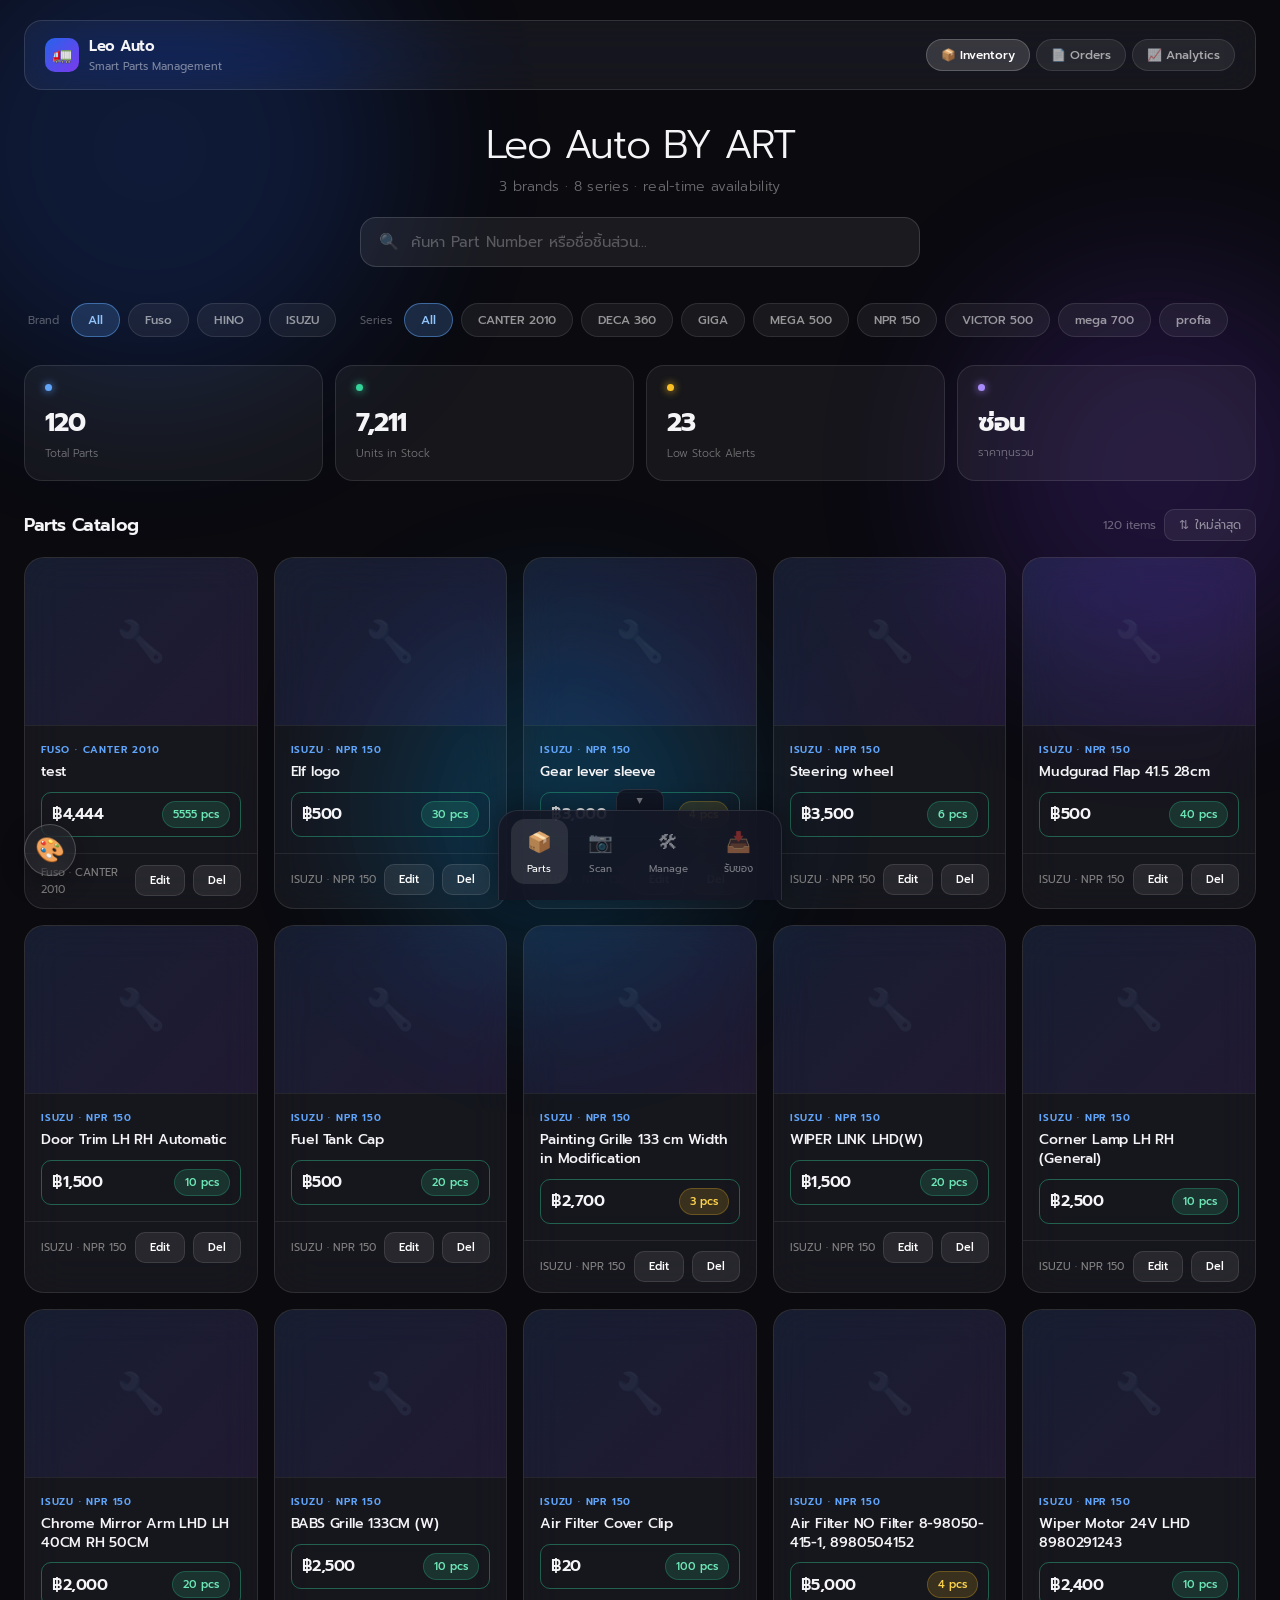
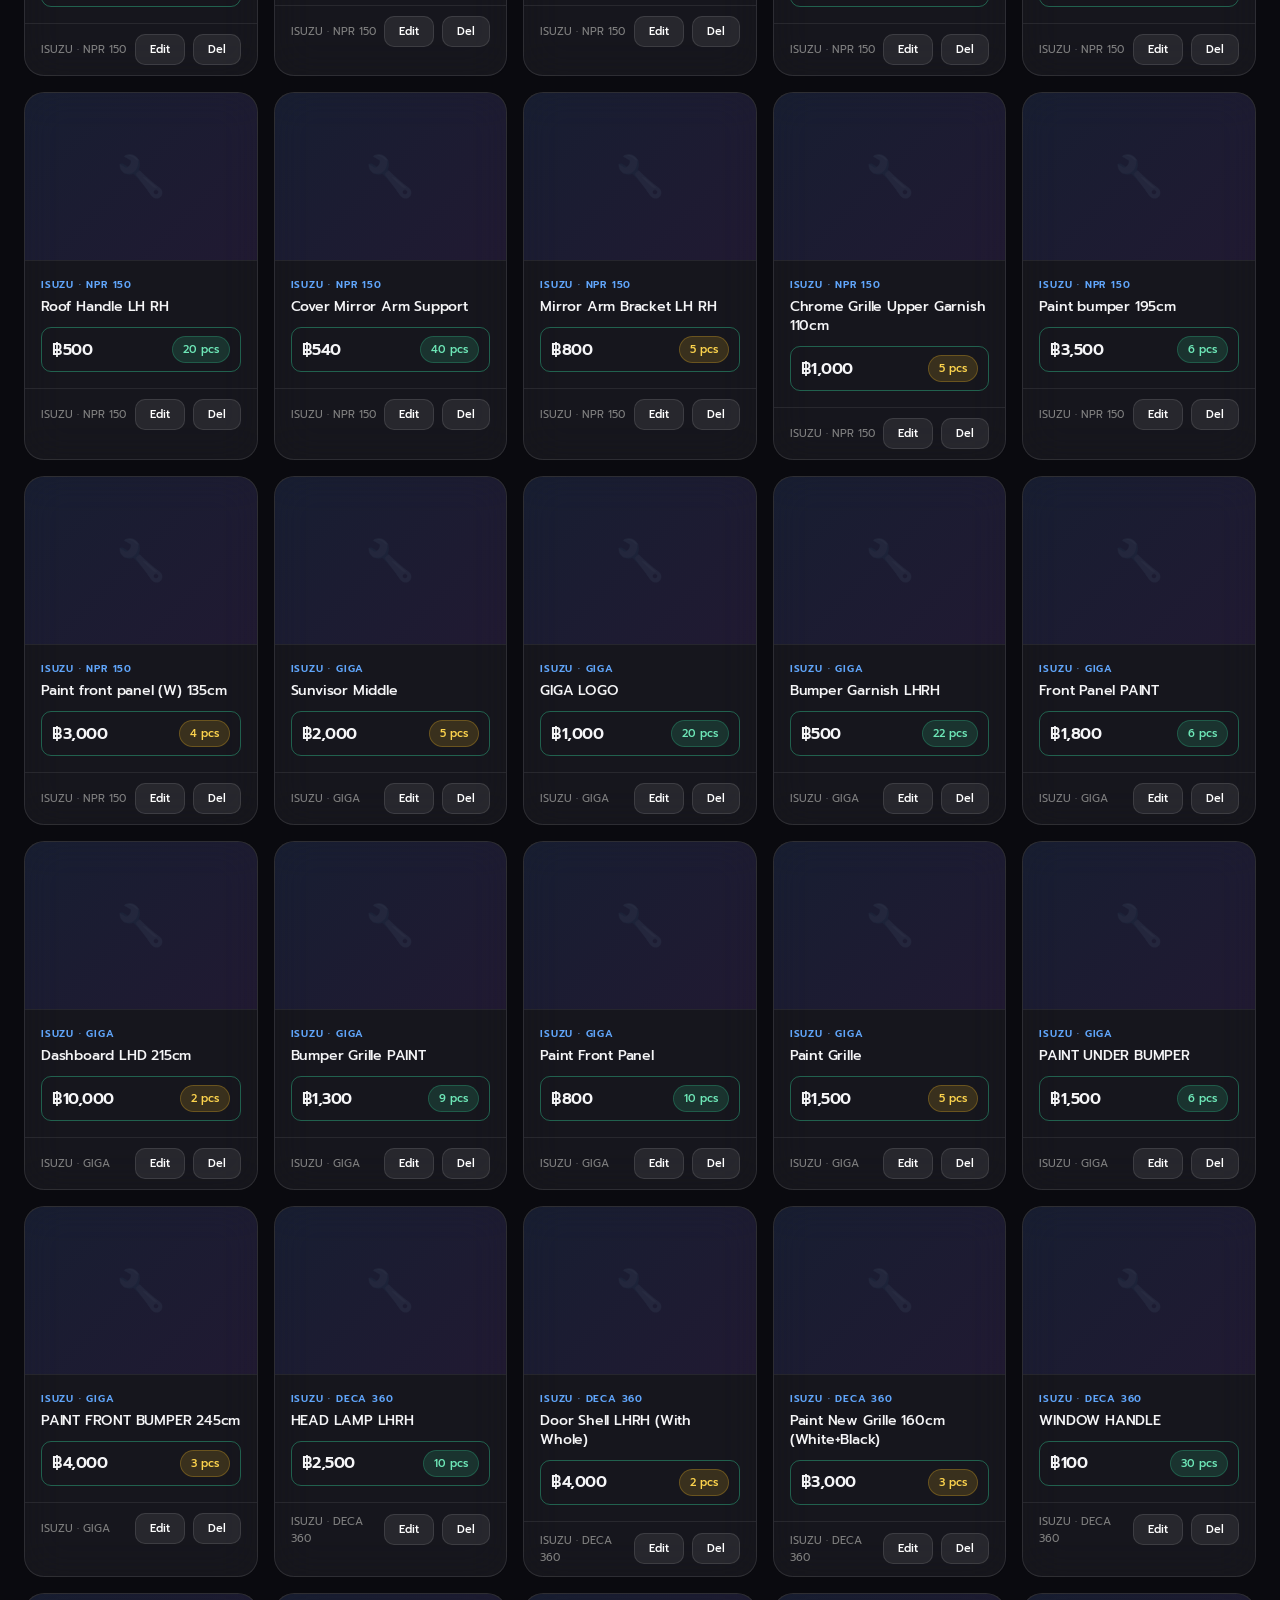
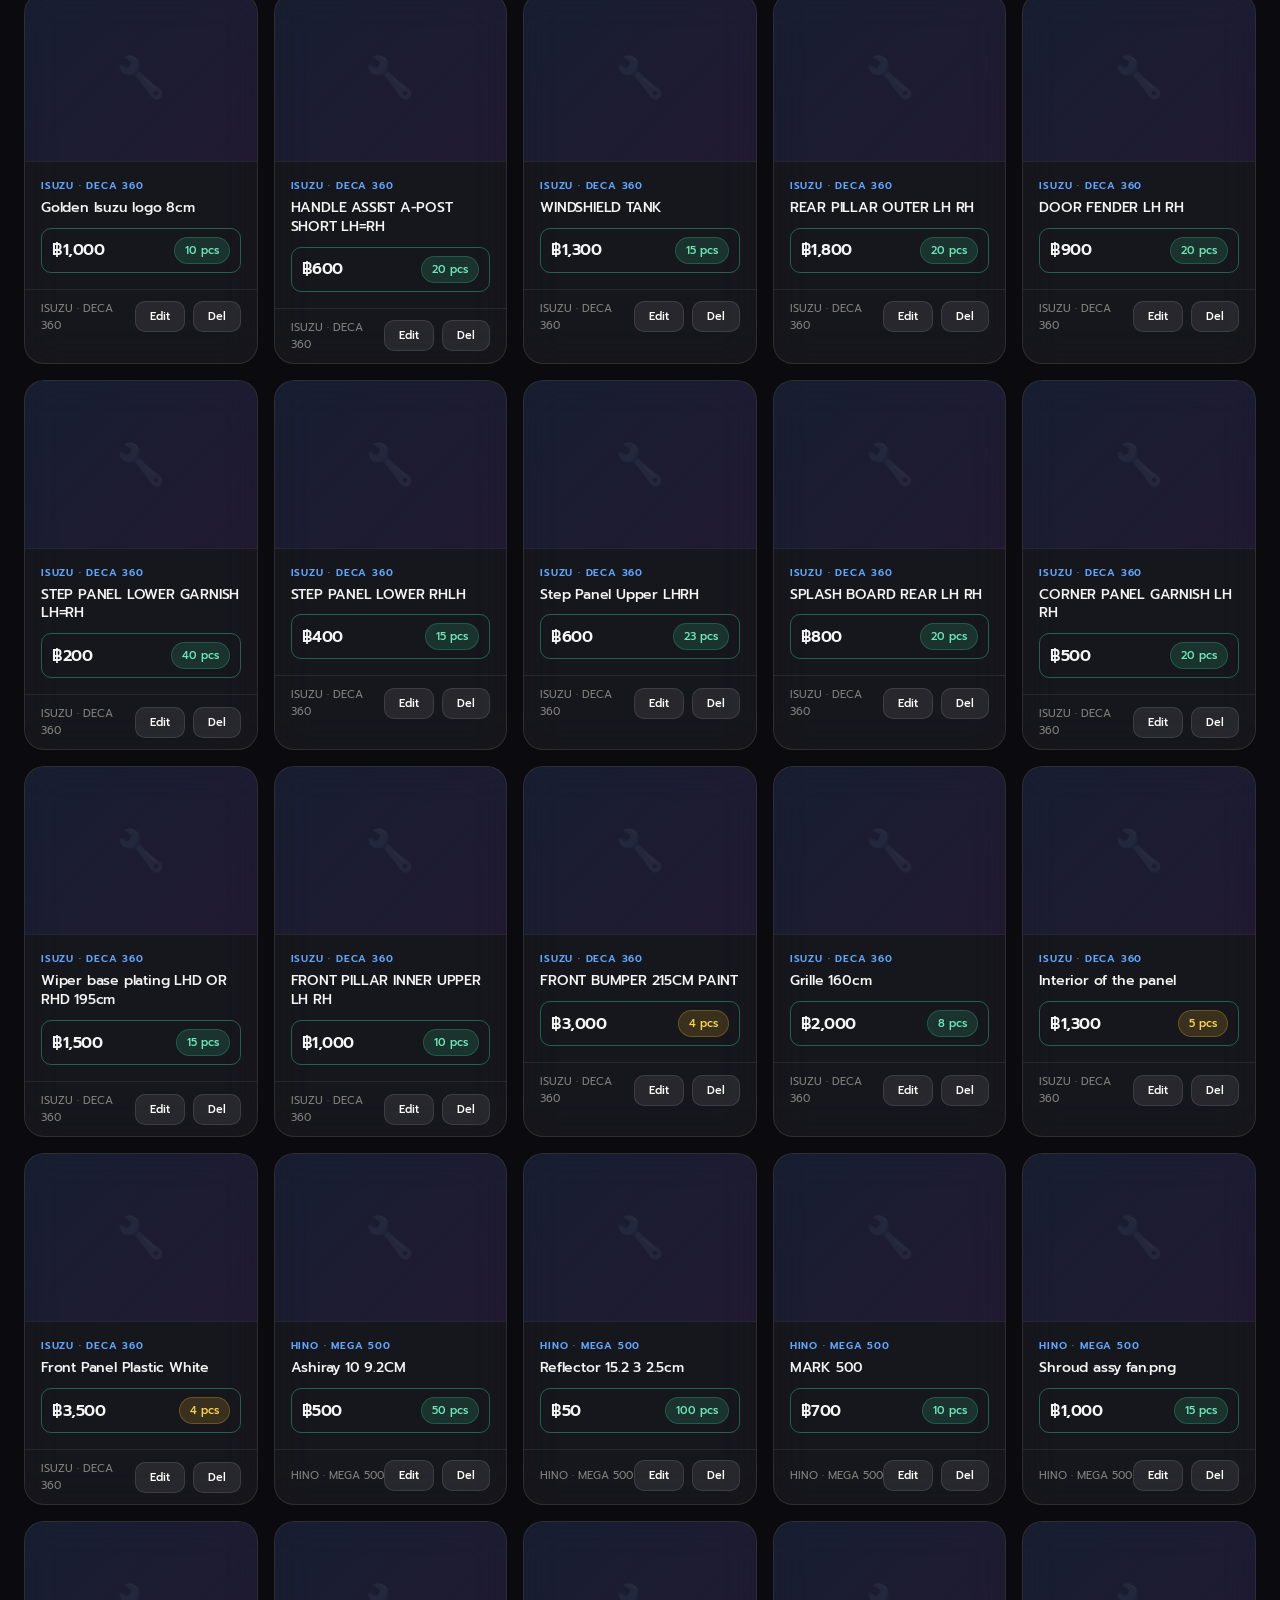
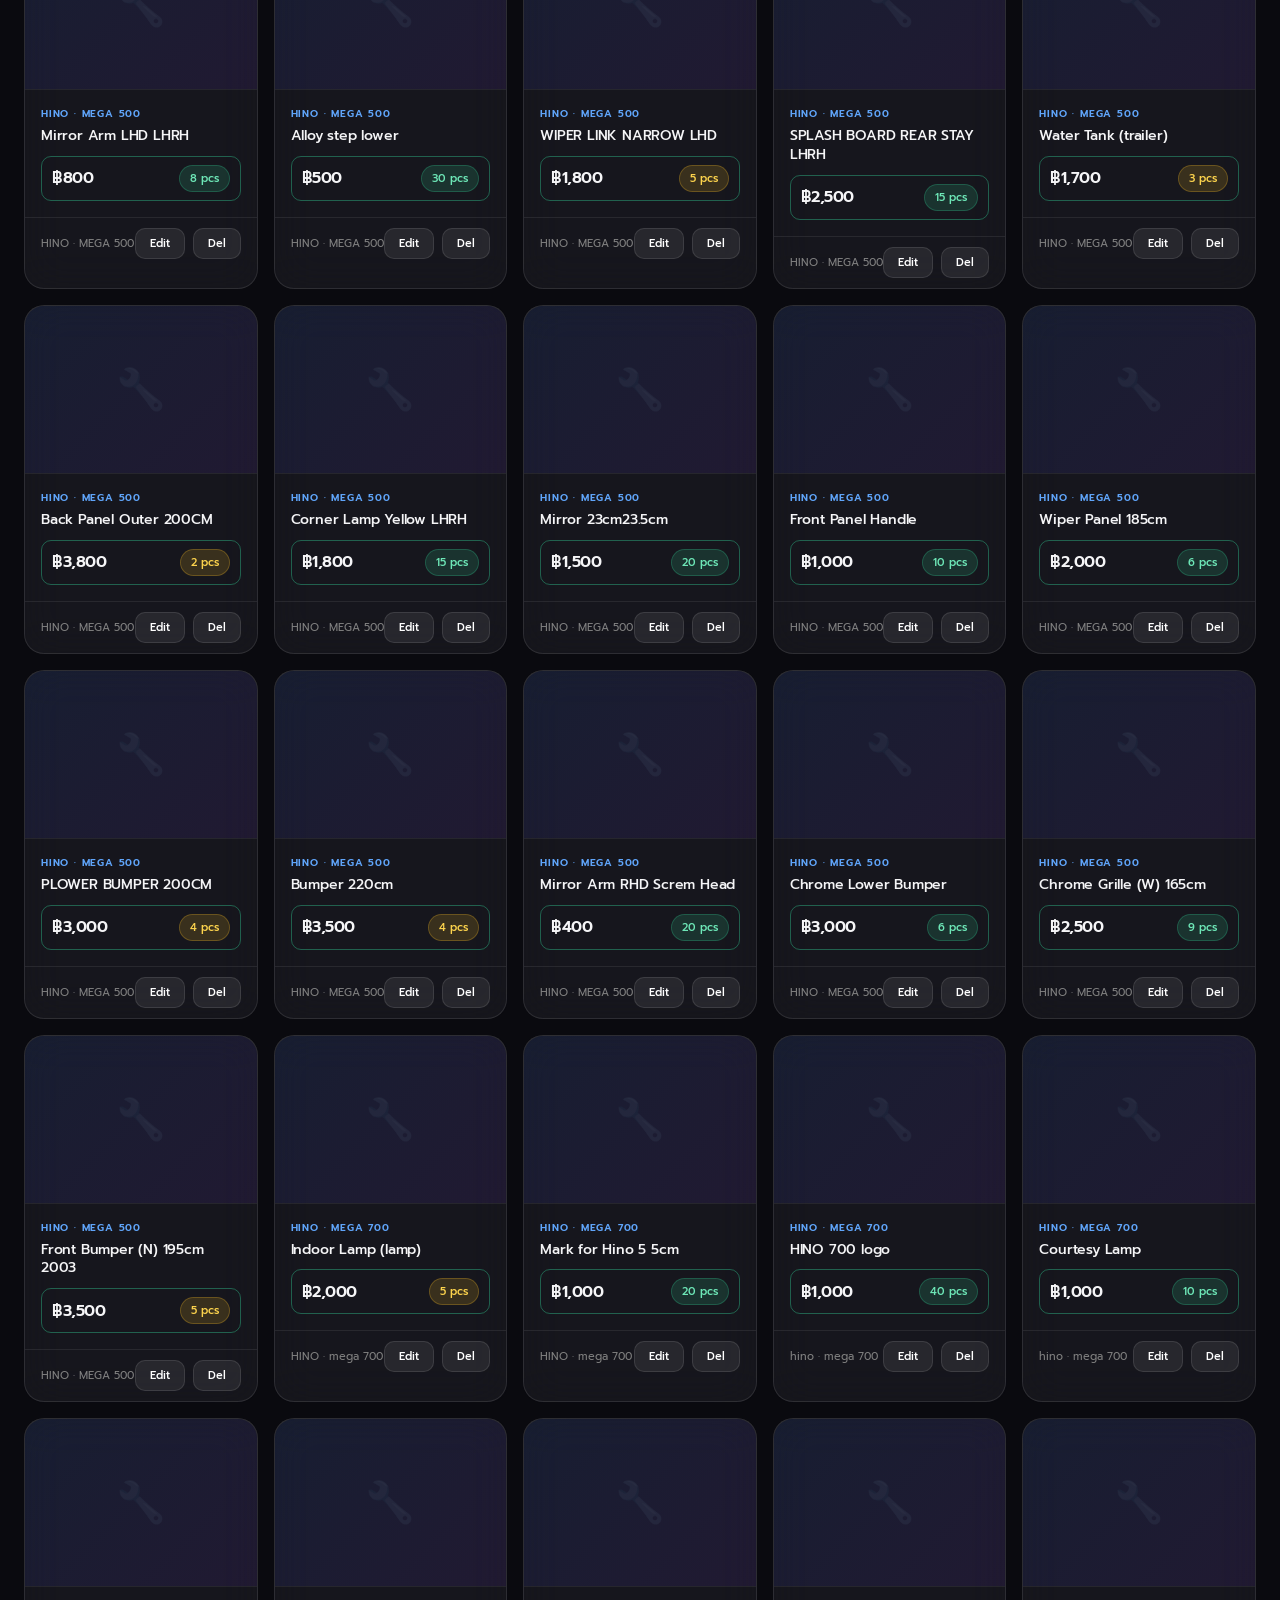
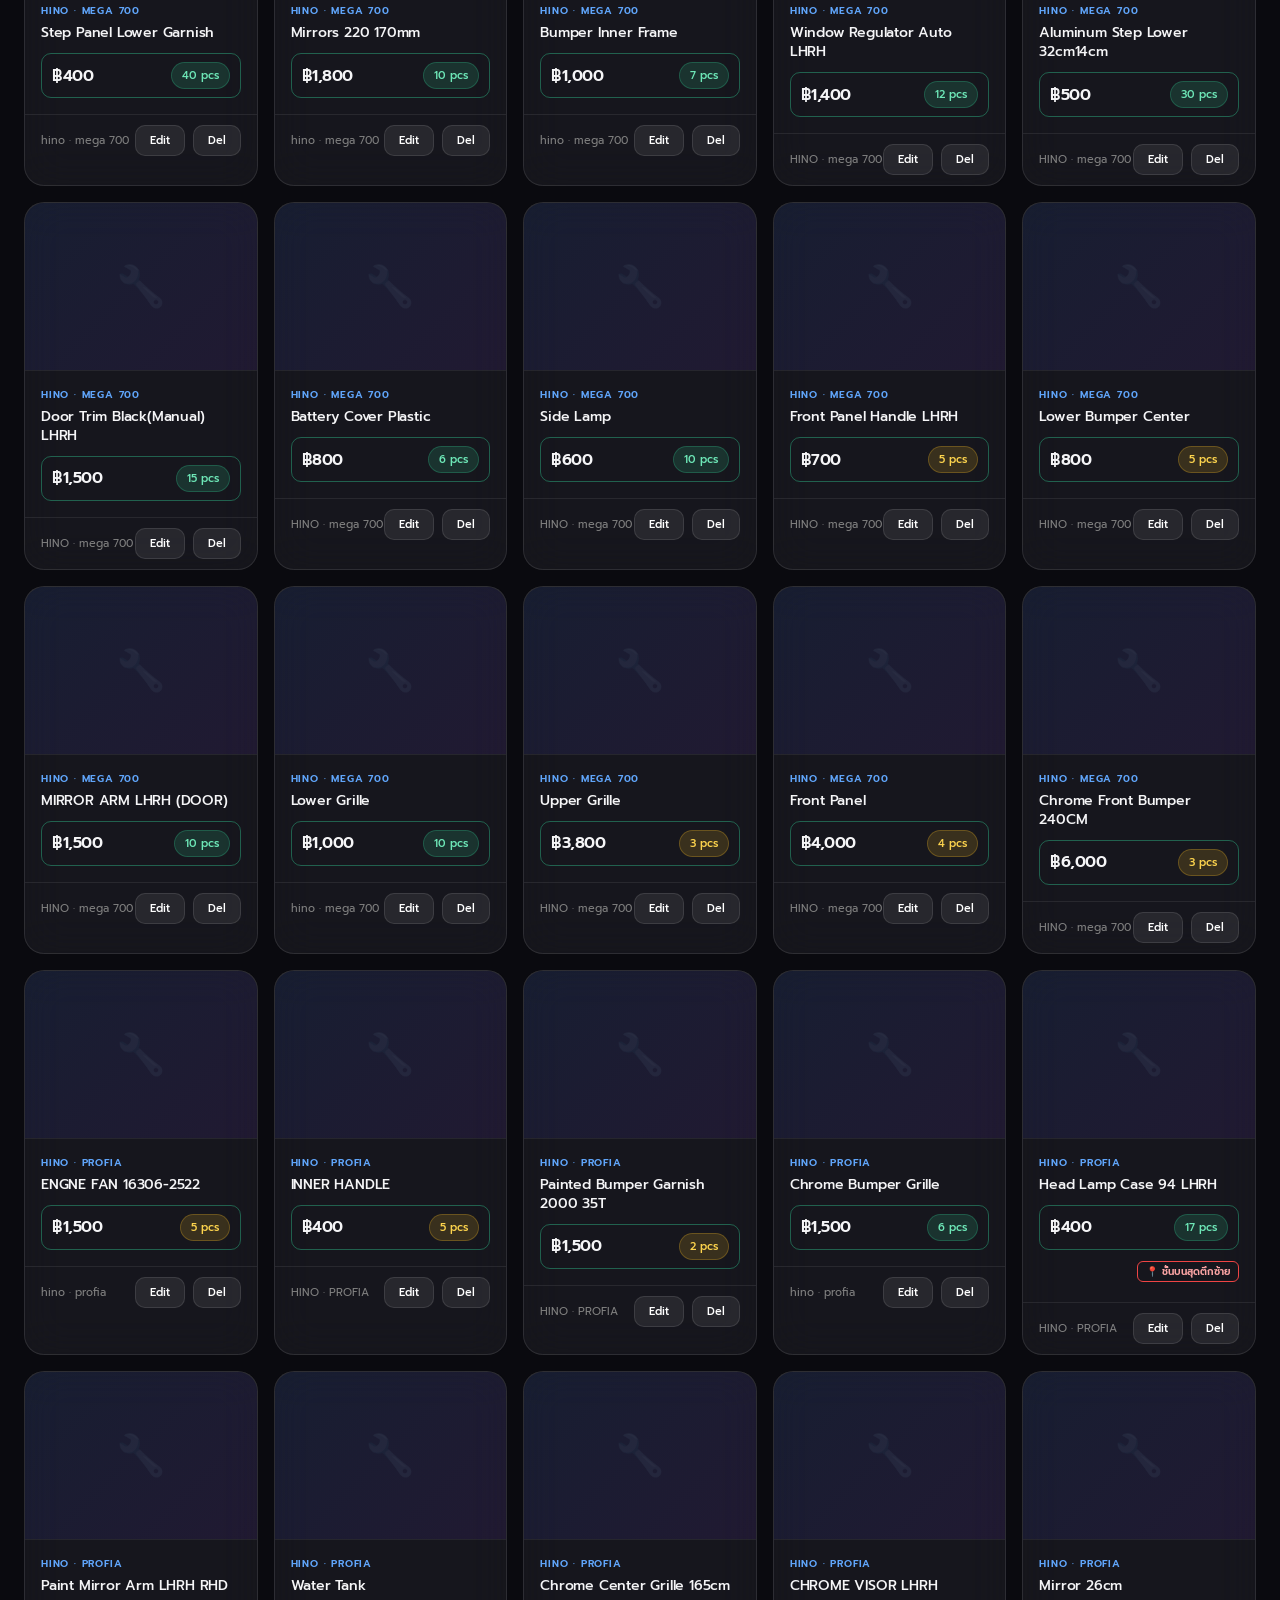
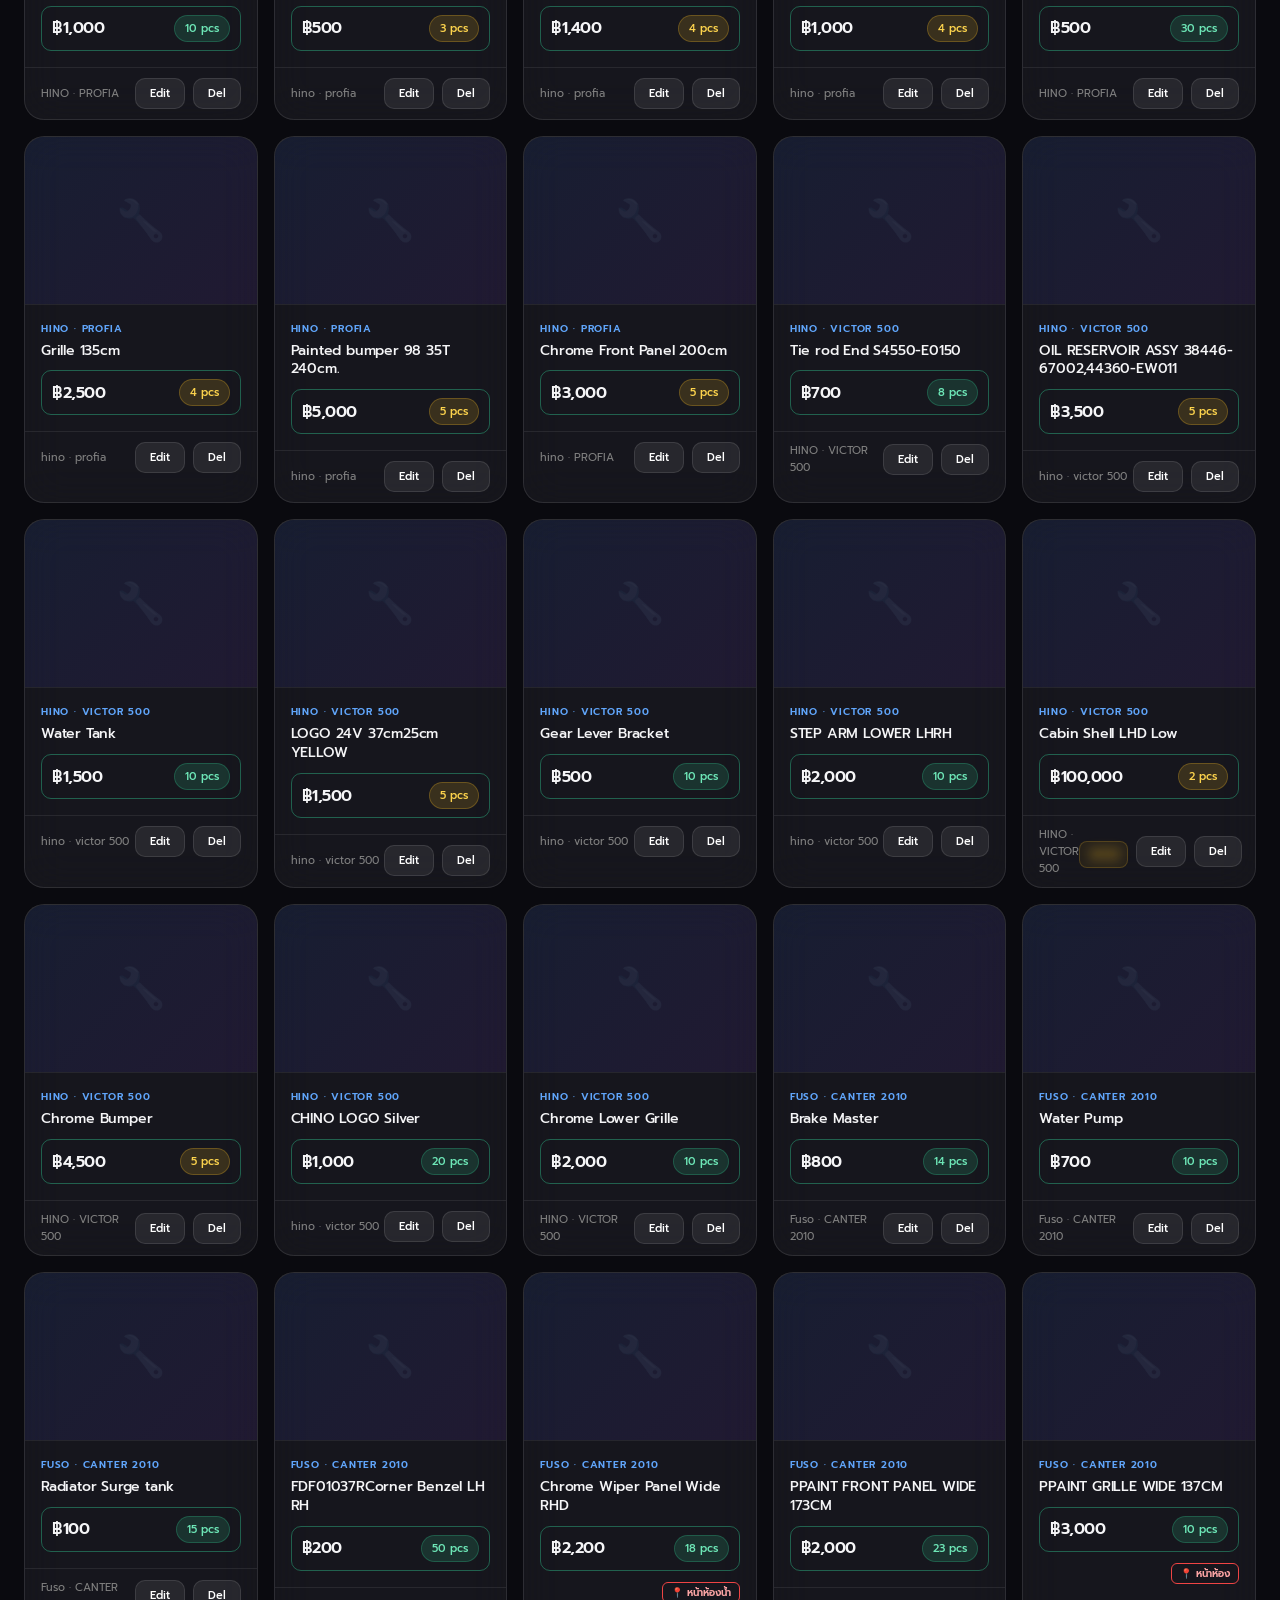
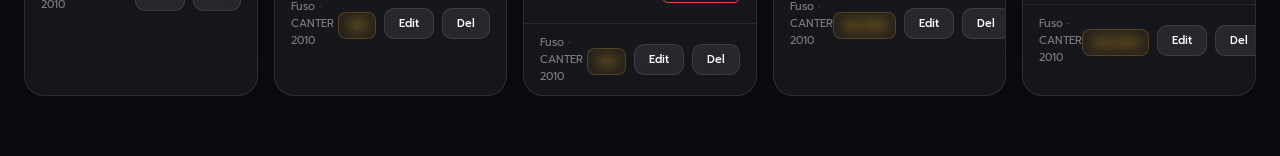
==== frontend/index.html @ 41db4756 "fix: show brand/series on card, lock modal, wider modal width" ====
﻿<!DOCTYPE html>
<html lang="th">
<head>
<meta charset="UTF-8">
<meta name="viewport" content="width=device-width, initial-scale=1.0">
<link rel="preconnect" href="https://fonts.googleapis.com">
<link rel="preconnect" href="https://fonts.gstatic.com" crossorigin>
<link href="https://fonts.googleapis.com/css2?family=Prompt:wght@300;400;500;600;700&family=Sarabun:wght@300;400;500;600;700&display=swap" rel="stylesheet">
<style>
  * { margin: 0; padding: 0; box-sizing: border-box; }

  /* ── FANCY ALERT/CONFIRM/PROMPT (replace native alert/confirm/prompt) ── */
  .fancy-prompt-overlay{
    position:fixed; inset:0; z-index:3000;
    background:rgba(0,0,0,0.7); backdrop-filter: blur(10px);
    display:none; align-items:center; justify-content:center; padding:20px;
  }
  .fancy-prompt-overlay.open{ display:flex; }

  .fancy-prompt-box{
    background: rgba(16, 16, 28, 0.98);
    border: 0.5px solid rgba(255,255,255,0.14);
    border-radius: 22px;
    width: 100%;
    max-width: 520px;
    padding: 24px;
    box-shadow: 0 40px 80px rgba(0,0,0,0.75), 0 0 0 0.5px rgba(255,255,255,0.07);
    animation: modalIn 0.25s cubic-bezier(0.34, 1.56, 0.64, 1) both;
  }
  .fancy-prompt-title{
    font-size: 15px;
    font-weight: 700;
    letter-spacing: -0.3px;
    margin-bottom: 8px;
    color: rgba(255,255,255,0.92);
  }
  .fancy-prompt-message{
    font-size: 13.5px;
    line-height: 1.6;
    color: rgba(255,255,255,0.78);
    white-space: pre-wrap;
    margin-bottom: 16px;
  }
  .fancy-prompt-input{
    width: 100%;
    padding: 12px 14px;
    border-radius: 12px;
    background: rgba(255,255,255,0.06);
    color: white;
    border: 0.5px solid rgba(255,255,255,0.14);
    font-family: inherit;
    font-size: 14px;
    outline: none;
    transition: border-color 0.2s, background 0.2s;
    margin-bottom: 16px;
  }
  .fancy-prompt-input:focus{
    border-color: rgba(96,165,250,0.5);
    background: rgba(255,255,255,0.08);
  }
  .fancy-prompt-btnrow{ display:flex; gap: 10px; }
  .fancy-prompt-btn{
    flex:1;
    padding: 12px;
    border-radius: 12px;
    font-family: inherit;
    font-size: 13px;
    font-weight: 600;
    cursor: pointer;
    transition: all 0.2s;
    border: 0.5px solid rgba(255,255,255,0.12);
    color: rgba(255,255,255,0.68);
    background: rgba(255,255,255,0.07);
  }
  .fancy-prompt-btn:hover{ background: rgba(255,255,255,0.12); color:#fff; }
  .fancy-prompt-btn.primary{
    background: linear-gradient(135deg, #2563eb, #7c3aed);
    border: none;
    color: #fff;
  }
  .fancy-prompt-btn.primary:hover{
    transform: scale(1.02);
    box-shadow: 0 4px 16px rgba(37,99,235,0.5);
  }

  @media (max-width: 520px){
    .fancy-prompt-box{ padding: 18px; }
  }

  body {
    font-family: 'Prompt', 'Sarabun', -apple-system, BlinkMacSystemFont, 'Segoe UI', sans-serif;
    background: #0a0a0f;
    color: #f5f5f7;
    min-height: 100vh;
    overflow-x: hidden;
  }
  body.modal-lock {
    position: fixed;
    width: 100%;
    overflow: hidden;
  }

  .bg-orbs {
    position: fixed; inset: 0; pointer-events: none; z-index: 0;
  }
  .orb {
    position: absolute; border-radius: 50%; filter: blur(80px); opacity: 0.18;
    animation: floatOrb 12s ease-in-out infinite;
  }
  .orb1 { width: 500px; height: 500px; background: #2563eb; top: -100px; left: -100px; animation-delay: 0s; }
  .orb2 { width: 400px; height: 400px; background: #7c3aed; top: 30%; right: -80px; animation-delay: -4s; }
  .orb3 { width: 350px; height: 350px; background: #0ea5e9; bottom: -80px; left: 30%; animation-delay: -8s; }

  @keyframes floatOrb {
    0%, 100% { transform: translate(0,0) scale(1); }
    33% { transform: translate(30px, -30px) scale(1.05); }
    66% { transform: translate(-20px, 20px) scale(0.96); }
  }

  .app-wrapper {
    position: relative; z-index: 1;
    max-width: 1600px; margin: 0 auto; padding: 20px 24px 60px;
  }

  /* NAV */
  .nav {
    display: flex; align-items: center; justify-content: space-between;
    padding: 14px 20px;
    background: rgba(255,255,255,0.05);
    backdrop-filter: blur(20px) saturate(180%);
    border: 0.5px solid rgba(255,255,255,0.12);
    border-radius: 18px;
    margin-bottom: 32px;
    animation: fadeDown 0.6s ease both;
  }
  .nav-brand { display: flex; align-items: center; gap: 10px; }
  .nav-icon {
    width: 34px; height: 34px; border-radius: 10px;
    background: linear-gradient(135deg, #2563eb, #7c3aed);
    display: flex; align-items: center; justify-content: center;
    font-size: 16px;
  }
  .nav-title { font-size: 15px; font-weight: 600; letter-spacing: -0.3px; }
  .nav-sub { font-size: 11px; color: rgba(255,255,255,0.45); margin-top: 1px; }
  .nav-pills { display: flex; gap: 6px; }
  .nav-pill {
    padding: 6px 14px; border-radius: 20px; font-size: 12px; font-weight: 500;
    background: rgba(255,255,255,0.07); border: 0.5px solid rgba(255,255,255,0.1);
    color: rgba(255,255,255,0.6); cursor: pointer;
    transition: all 0.2s ease;
  }
  .nav-pill:hover, .nav-pill.active {
    background: rgba(255,255,255,0.14); color: #fff;
    border-color: rgba(255,255,255,0.2);
  }

  /* HERO */
  .hero { text-align: center; margin-bottom: 36px; animation: fadeUp 0.7s 0.1s ease both; }
  .hero h1 { font-size: 40px; font-weight: 300; letter-spacing: -1.5px; line-height: 1.15; margin-bottom: 8px; }
  .hero h1 span {
    font-weight: 700;
    background: linear-gradient(90deg, #60a5fa 0%, #a78bfa 50%, #f472b6 100%);
    -webkit-background-clip: text; -webkit-text-fill-color: transparent;
    background-clip: text;
  }
  .hero p { font-size: 14px; color: rgba(255,255,255,0.4); font-weight: 300; letter-spacing: 0.3px; }

  .search-bar {
    display: flex; align-items: center; gap: 12px;
    background: rgba(255,255,255,0.07);
    backdrop-filter: blur(20px);
    border: 0.5px solid rgba(255,255,255,0.14);
    border-radius: 16px;
    padding: 12px 18px;
    margin: 20px auto 0; max-width: 560px;
    transition: all 0.3s ease;
  }
  .search-bar:focus-within {
    border-color: rgba(96,165,250,0.5);
    background: rgba(255,255,255,0.09);
    box-shadow: 0 0 0 3px rgba(96,165,250,0.12);
  }
  .search-bar input {
    flex: 1; background: none; border: none; outline: none;
    color: #f5f5f7; font-size: 15px; font-family: inherit;
  }
  .search-bar input::placeholder { color: rgba(255,255,255,0.28); }
  .search-icon { color: rgba(255,255,255,0.35); font-size: 16px; }
  .search-clear {
    cursor: pointer; color: rgba(255,255,255,0.3); font-size: 14px; line-height: 1;
    padding: 2px 4px; border-radius: 6px; transition: all 0.2s; display: none;
  }
  .search-clear:hover { color: rgba(255,255,255,0.8); background: rgba(255,255,255,0.1); }

  /* FILTER CHIPS */
  .filters { display: flex; gap: 8px; flex-wrap: wrap; margin-bottom: 28px; animation: fadeUp 0.7s 0.2s ease both; }
  .chip {
    padding: 7px 16px; border-radius: 20px; font-size: 12px; font-weight: 500;
    background: rgba(255,255,255,0.06); border: 0.5px solid rgba(255,255,255,0.1);
    color: rgba(255,255,255,0.55); cursor: pointer; transition: all 0.22s cubic-bezier(0.34,1.56,0.64,1);
    user-select: none;
  }
  .chip:hover { transform: scale(1.04); background: rgba(255,255,255,0.11); color: #fff; }
  .chip.active {
    background: rgba(96,165,250,0.2); border-color: rgba(96,165,250,0.5);
    color: #93c5fd;
  }
  .chip-label { font-size: 11px; color: rgba(255,255,255,0.3); align-self: center; padding: 0 4px; }

  .add-btn-modal {
    background: rgba(255,255,255,0.08);
    border: 0.5px solid rgba(255,255,255,0.18);
    color: rgba(255,255,255,0.92);
    border-radius: 10px;
    font-size: 18px;
    cursor: pointer;
    transition: all 0.2s ease;
    width: 42px;
    height: 42px;
    display: flex;
    align-items: center;
    justify-content: center;
    flex-shrink: 0;
  }
  .add-btn-modal:hover {
    background: rgba(96,165,250,0.2);
    border-color: rgba(96,165,250,0.5);
    color: #93c5fd;
    transform: scale(1.08);
  }
  .del-btn-modal {
    background: rgba(255,255,255,0.06);
    border: 0.5px solid rgba(255,255,255,0.14);
    color: rgba(255,100,100,0.7);
    border-radius: 10px;
    font-size: 20px;
    font-weight: 300;
    cursor: pointer;
    transition: all 0.2s ease;
    width: 42px;
    height: 42px;
    display: flex;
    align-items: center;
    justify-content: center;
    flex-shrink: 0;
    line-height: 1;
  }
  .del-btn-modal:hover {
    background: rgba(220,38,38,0.2);
    border-color: rgba(220,38,38,0.5);
    color: #fca5a5;
    transform: scale(1.08);
  }

  /* STATS */
  .stats { display: grid; grid-template-columns: repeat(4, 1fr); gap: 12px; margin-bottom: 28px; animation: fadeUp 0.7s 0.3s ease both; }
  .stat-card {
    background: rgba(255,255,255,0.05); backdrop-filter: blur(12px);
    border: 0.5px solid rgba(255,255,255,0.1); border-radius: 18px;
    padding: 18px 20px; transition: all 0.3s ease; position: relative; overflow: hidden;
  }
  .stat-card::before {
    content: ''; position: absolute; top: 0; left: 0; right: 0; height: 2px;
    opacity: 0; transition: opacity 0.3s;
  }
  .stat-card:nth-child(1)::before { background: linear-gradient(90deg, #60a5fa, transparent); }
  .stat-card:nth-child(2)::before { background: linear-gradient(90deg, #34d399, transparent); }
  .stat-card:nth-child(3)::before { background: linear-gradient(90deg, #fbbf24, transparent); }
  .stat-card:nth-child(4)::before { background: linear-gradient(90deg, #a78bfa, transparent); }
  .stat-card:hover::before { opacity: 1; }
  .stat-card:hover { transform: translateY(-3px); background: rgba(255,255,255,0.08); box-shadow: 0 12px 32px rgba(0,0,0,0.3); }
  .stat-val { font-size: 26px; font-weight: 700; letter-spacing: -1px; }
  .stat-lbl { font-size: 11px; color: rgba(255,255,255,0.4); margin-top: 3px; font-weight: 300; }
  .stat-lbl-breakdown { font-size: 10px; color: rgba(255,255,255,0.5); margin-top: 6px; line-height: 1.4; font-weight: 300; }
  .stat-dot { width: 7px; height: 7px; border-radius: 50%; margin-bottom: 12px; box-shadow: 0 0 8px currentColor; }
  .dot-blue { background: #60a5fa; color: #60a5fa; }
  .dot-purple { background: #a78bfa; color: #a78bfa; }
  .dot-green { background: #34d399; color: #34d399; }
  .dot-amber { background: #fbbf24; color: #fbbf24; }

  /* PRODUCT GRID */
  .section-header {
    display: flex; align-items: center; justify-content: space-between;
    margin-bottom: 16px; animation: fadeUp 0.7s 0.35s ease both;
    position: relative; z-index: 60;
  }
  .section-title { font-size: 18px; font-weight: 600; letter-spacing: -0.4px; }
  .section-count { font-size: 12px; color: rgba(255,255,255,0.35); }
  .sort-btn {
    display: flex; align-items: center; gap: 6px; padding: 6px 14px;
    background: rgba(255,255,255,0.06); border: 0.5px solid rgba(255,255,255,0.1);
    border-radius: 10px; font-size: 12px; color: rgba(255,255,255,0.5); cursor: pointer;
    transition: all 0.2s;
  }
  .sort-btn:hover { background: rgba(255,255,255,0.1); color: #fff; }

  .grid { display: grid; grid-template-columns: repeat(5, 1fr); gap: 16px; }

  .card {
    background: rgba(255,255,255,0.05);
    backdrop-filter: blur(20px) saturate(150%);
    border: 0.5px solid rgba(255,255,255,0.1);
    border-radius: 20px; overflow: hidden;
    cursor: pointer; transition: all 0.3s cubic-bezier(0.25, 0.46, 0.45, 0.94);
    animation: fadeUp 0.5s ease both;
  }
  .card:hover {
    transform: translateY(-8px) scale(1.015);
    border-color: rgba(96,165,250,0.3);
    background: rgba(255,255,255,0.08);
    box-shadow: 0 28px 56px rgba(0,0,0,0.45), 0 0 0 0.5px rgba(96,165,250,0.2), 0 0 24px rgba(96,165,250,0.08);
  }

  .card-body { padding: 16px; }
  .card-brand {
    display: flex; align-items: center; justify-content: space-between; width: 100%; gap: 4px;
    font-size: 10px; font-weight: 600; letter-spacing: 0.8px; text-transform: uppercase;
    color: #60a5fa; margin-bottom: 6px;
  }
  .card-side-badge { font-size:9px; font-weight:700; letter-spacing:0.5px; padding:1px 5px; border-radius:4px; text-transform:uppercase; flex-shrink:0; }
  .card-side-L { background:rgba(96,165,250,0.18); color:#93c5fd; }
  .card-side-R { background:rgba(251,146,60,0.18); color:#fdba74; }
  .card-side-LR { background:rgba(167,139,250,0.18); color:#c4b5fd; }
  .card-side-new { background:rgba(52,211,153,0.15); color:#6ee7b7; }
  .card-side-used { background:rgba(251,146,60,0.15); color:#fdba74; }
  .card-side-badges { display:flex; gap:3px; flex-wrap:nowrap; flex-shrink:0; }
  .card-name { font-size: 14px; font-weight: 500; letter-spacing: -0.2px; line-height: 1.35; margin-bottom: 10px; }
  .card-meta { display: flex; align-items: center; justify-content: space-between; }
  .card-price { font-size: 18px; font-weight: 600; letter-spacing: -0.5px; color: #f5f5f7; }
  .card-meta {
    flex-wrap: wrap;
    gap: 8px;
  }
  .price-stock-container {
    display: flex;
    gap: 8px;
    width: 100%;
  }
  .price-stock-group {
    flex: 1;
    padding: 8px 10px;
    border-radius: 10px;
    border: 1px solid;
    display: flex;
    justify-content: space-between;
    align-items: center;
  }
  .new-item {
    border-color: rgba(52, 211, 153, 0.4);
  }
  .used-item {
    border-color: rgba(251, 191, 36, 0.4);
  }
  .price-stock-group .card-price {
    font-size: 16px;
  }
  .card-stock {
    font-size: 11px; padding: 4px 10px; border-radius: 20px; font-weight: 500;
  }

  /* Mobile: make catalog readable (2 cards per row) */
  @media (max-width: 768px) {
    .app-wrapper {
      padding: 14px 12px 110px;
    }
    .grid {
      grid-template-columns: repeat(2, minmax(0, 1fr)) !important;
      gap: 10px;
    }
    .card {
      border-radius: 14px;
    }
    .card-body {
      padding: 10px;
    }
    .card-brand {
      font-size: 9px;
      margin-bottom: 4px;
    }
    .card-name {
      font-size: 12px;
      line-height: 1.3;
      margin-bottom: 8px;
    }
    .price-stock-group {
      padding: 6px 8px;
    }
    .price-stock-group .card-price {
      font-size: 13px;
    }
    .card-stock {
      font-size: 10px;
      padding: 2px 8px;
    }

    /* Analytics mobile layout */
    #page-analytics {
      padding-bottom: 130px;
      overflow-x: hidden;
    }
    #si-kpi-row {
      grid-template-columns: repeat(2, minmax(0, 1fr)) !important;
      gap: 10px !important;
    }
    #si-tabs {
      margin-bottom: 14px !important;
    }
    #si-main-grid {
      grid-template-columns: 1fr !important;
      gap: 12px !important;
    }
    #si-right-panel {
      gap: 12px !important;
    }
    #si-table-head {
      padding: 12px 12px 10px !important;
      gap: 8px;
      align-items: flex-start !important;
      flex-direction: column;
    }
    #si-search {
      width: 100% !important;
    }
    #si-table-card {
      min-width: 0;
    }
    #si-table {
      min-width: 740px;
    }
  }
  .stock-ok { background: rgba(52,211,153,0.15); color: #6ee7b7; border: 0.5px solid rgba(52,211,153,0.25); }
  .stock-low { background: rgba(251,191,36,0.15); color: #fcd34d; border: 0.5px solid rgba(251,191,36,0.25); }
  .stock-out { background: rgba(248,113,113,0.15); color: #fca5a5; border: 0.5px solid rgba(248,113,113,0.25); }

  /* CHAT */
  .chat-fab {
    display: none;
    position: fixed; bottom: 24px; right: 24px; z-index: 100;
    width: 52px; height: 52px; border-radius: 50%;
    background: linear-gradient(135deg, #2563eb, #7c3aed);
    align-items: center; justify-content: center;
    cursor: pointer; font-size: 20px;
    box-shadow: 0 8px 24px rgba(37,99,235,0.5);
    transition: all 0.3s cubic-bezier(0.34,1.56,0.64,1);
    border: none; color: white;
  }
  .chat-fab:hover { transform: scale(1.12); box-shadow: 0 12px 32px rgba(37,99,235,0.6); }

  .chat-panel {
    display: none;
    position: fixed; bottom: 90px; right: 24px; z-index: 99;
    width: 370px;
    background: rgba(18,18,30,0.95); backdrop-filter: blur(32px) saturate(180%);
    border: 0.5px solid rgba(255,255,255,0.15); border-radius: 22px;
    overflow: hidden;
    transform: scale(0.92) translateY(20px); transform-origin: bottom right;
    opacity: 0; pointer-events: none;
    transition: all 0.35s cubic-bezier(0.34,1.56,0.64,1);
    box-shadow: 0 32px 64px rgba(0,0,0,0.6);
  }
  .chat-panel.open { transform: scale(1) translateY(0); opacity: 1; pointer-events: all; }
  .chat-header {
    padding: 16px 18px; display: flex; align-items: center; gap: 12px;
    border-bottom: 0.5px solid rgba(255,255,255,0.08);
    background: rgba(255,255,255,0.03);
  }
  .chat-avatar {
    width: 36px; height: 36px; border-radius: 50%;
    background: linear-gradient(135deg, #2563eb, #7c3aed);
    display: flex; align-items: center; justify-content: center; font-size: 16px;
    box-shadow: 0 4px 12px rgba(37,99,235,0.4);
  }
  .chat-name { font-size: 14px; font-weight: 600; }
  .chat-status { font-size: 11px; color: #34d399; display: flex; align-items: center; gap: 4px; }
  .status-dot { width: 6px; height: 6px; border-radius: 50%; background: #34d399; animation: pulse 2s infinite; }
  @keyframes pulse { 0%,100%{opacity:1} 50%{opacity:0.4} }

  .chat-msgs { padding: 16px 16px 8px; min-height: 100px; max-height: 360px; overflow-y: auto; display: flex; flex-direction: column; gap: 8px; }
  .msg-bubble {
    background: rgba(255,255,255,0.07); border-radius: 14px 14px 14px 3px;
    padding: 12px 14px; font-size: 13px; line-height: 1.55; color: rgba(255,255,255,0.85);
    border: 0.5px solid rgba(255,255,255,0.08);
  }
  .msg-bubble.user-msg {
    background: rgba(37,99,235,0.22); border-color: rgba(96,165,250,0.2);
    border-radius: 14px 14px 3px 14px; align-self: flex-end;
    color: rgba(255,255,255,0.92); text-align: right;
  }
  .chat-input-row {
    display: flex; gap: 10px; padding: 12px 16px 16px; align-items: flex-end;
    border-top: 0.5px solid rgba(255,255,255,0.06);
    background: rgba(255,255,255,0.02);
  }
  .chat-input {
    flex: 1; background: rgba(255,255,255,0.08); border: 0.5px solid rgba(255,255,255,0.14);
    border-radius: 14px; padding: 11px 16px; color: #f5f5f7; font-size: 14px; font-family: inherit;
    outline: none; transition: all 0.2s; resize: none; min-height: 44px; max-height: 120px;
    line-height: 1.4;
  }
  .chat-input:focus { border-color: rgba(96,165,250,0.5); background: rgba(255,255,255,0.1); box-shadow: 0 0 0 3px rgba(96,165,250,0.1); }
  .chat-input::placeholder { color: rgba(255,255,255,0.3); }
  .chat-send {
    width: 44px; height: 44px; border-radius: 14px;
    background: linear-gradient(135deg, #2563eb, #7c3aed);
    border: none; cursor: pointer; display: flex; align-items: center; justify-content: center;
    font-size: 16px; color: white; transition: all 0.2s; flex-shrink: 0;
    box-shadow: 0 4px 14px rgba(37,99,235,0.45);
  }
  .chat-send:hover { transform: scale(1.08); box-shadow: 0 6px 20px rgba(37,99,235,0.6); }

  /* ANIMATIONS */
  @keyframes fadeUp {
    from { opacity: 0; transform: translateY(18px); }
    to { opacity: 1; transform: translateY(0); }
  }
  @keyframes fadeDown {
    from { opacity: 0; transform: translateY(-12px); }
    to { opacity: 1; transform: translateY(0); }
  }

  /* BOTTOM BAR */
  .bottom-bar {
    position: fixed; bottom: 0; left: 0; right: 0; z-index: 50;
    display: flex; flex-direction: column; align-items: center;
    pointer-events: none;
    transition: transform 0.4s cubic-bezier(0.34, 1.56, 0.64, 1);
  }
  .bottom-bar.hidden {
    transform: translateY(calc(100% - 24px));
  }

  .dock-toggle {
    pointer-events: all;
    width: 48px; height: 22px;
    background: rgba(20,20,35,0.85);
    backdrop-filter: blur(24px);
    border: 0.5px solid rgba(255,255,255,0.12);
    border-bottom: none;
    border-radius: 10px 10px 0 0;
    display: flex; align-items: center; justify-content: center;
    cursor: pointer;
    transition: background 0.2s;
    margin-bottom: -1px;
  }
  .dock-toggle:hover { background: rgba(40,40,60,0.95); }
  .dock-toggle-arrow {
    font-size: 11px;
    color: rgba(255,255,255,0.45);
    transition: transform 0.4s cubic-bezier(0.34, 1.56, 0.64, 1), color 0.2s;
    user-select: none;
  }
  .bottom-bar.hidden .dock-toggle-arrow {
    transform: rotate(180deg);
    color: rgba(255,255,255,0.75);
  }

  .dock {
    display: flex; gap: 4px; padding: 8px 12px 16px;
    background: rgba(20,20,35,0.85); backdrop-filter: blur(24px);
    border: 0.5px solid rgba(255,255,255,0.1);
    border-bottom: none;
    border-radius: 20px 20px 0 0;
    pointer-events: all;
    box-shadow: 0 -4px 32px rgba(0,0,0,0.4);
  }
  .dock-btn {
    display: flex; flex-direction: column; align-items: center; gap: 3px;
    padding: 8px 16px; border-radius: 14px; cursor: pointer;
    background: none; border: none; color: rgba(255,255,255,0.45);
    font-size: 10px; font-family: inherit; transition: all 0.2s ease;
  }
  .dock-btn:hover, .dock-btn.active { background: rgba(255,255,255,0.1); color: #fff; }
  .dock-btn .icon { font-size: 20px; margin-bottom: 1px; }

  ::-webkit-scrollbar { width: 4px; }
  ::-webkit-scrollbar-track { background: transparent; }
  ::-webkit-scrollbar-thumb { background: rgba(255,255,255,0.15); border-radius: 4px; }

  /* Empty state */
  .empty-state {
    grid-column: 1 / -1;
    text-align: center;
    padding: 64px 20px;
    animation: fadeUp 0.5s ease both;
  }
  .empty-icon {
    font-size: 56px; margin-bottom: 16px; opacity: 0.35;
    filter: grayscale(0.3);
  }
  .empty-title { font-size: 17px; font-weight: 600; color: rgba(255,255,255,0.45); margin-bottom: 8px; }
  .empty-sub { font-size: 13px; color: rgba(255,255,255,0.22); margin-bottom: 22px; }
  .empty-clear-btn {
    display: inline-block; padding: 10px 26px; border-radius: 12px;
    background: rgba(96,165,250,0.12); border: 0.5px solid rgba(96,165,250,0.3);
    color: #93c5fd; font-size: 13px; cursor: pointer; font-family: inherit;
    transition: all 0.2s;
  }
  .empty-clear-btn:hover { background: rgba(96,165,250,0.22); transform: translateY(-1px); }

  /* Scan button pulse when active */
  @keyframes scanPulse {
    0%, 100% { box-shadow: 0 0 0 0 rgba(96,165,250,0); }
    50% { box-shadow: 0 0 0 6px rgba(96,165,250,0.25); }
  }
  .dock-btn.scanning .icon { animation: scanPulse 1.2s ease-in-out infinite; border-radius: 50%; }

  /* Card image with placeholder */
  .card-img-wrap {
    width: 100%; height: 168px; overflow: hidden; position: relative;
    border-bottom: 0.5px solid rgba(255,255,255,0.07);
  }
  .card-img-wrap img {
    position: absolute; inset: 0;
    width: 100%; height: 100%; object-fit: cover;
    transition: opacity 0.45s ease; z-index: 2;
  }
  .card-img-placeholder {
    position: absolute; inset: 0; z-index: 1;
    background: linear-gradient(135deg, rgba(37,99,235,0.1), rgba(124,58,237,0.1));
    display: flex; flex-direction: column;
    align-items: center; justify-content: center; gap: 8px;
    font-size: 40px; color: rgba(255,255,255,0.08);
  }

  /* BUTTONS */
  .btn-action {
    background: rgba(255, 255, 255, 0.08);
    border: 0.5px solid rgba(255, 255, 255, 0.1);
    color: white;
    padding: 6px 14px;
    border-radius: 10px;
    cursor: pointer;
    font-size: 11px;
    font-family: inherit;
    font-weight: 500;
    transition: all 0.3s ease;
  }
  .btn-edit:hover {
    background: #ca8a04;
    transform: translateY(-2px);
    box-shadow: 0 0 15px rgba(202, 138, 4, 0.5);
  }
  .btn-del:hover {
    background: #dc2626;
    transform: translateY(-2px);
    box-shadow: 0 0 15px rgba(220, 38, 38, 0.5);
  }

  .btn-primary {
    background: linear-gradient(135deg, #2563eb, #7c3aed);
    border: none;
    color: white;
    padding: 14px;
    border-radius: 14px;
    font-family: inherit;
    font-weight: 600;
    font-size: 15px;
    cursor: pointer;
    width: 100%;
    margin-top: 16px;
    transition: all 0.3s ease;
  }
  .btn-primary:hover {
    transform: scale(1.02) translateY(-2px);
    box-shadow: 0 8px 25px rgba(37, 99, 235, 0.6);
  }

  .hidden-file-input { display: none; }

  .rainbow-btn {
    display: flex;
    align-items: center;
    justify-content: center;
    width: 100%;
    padding: 14px;
    margin-top: 12px;
    border-radius: 12px;
    background: rgba(255, 255, 255, 0.05);
    border: 1px dashed rgba(255, 255, 255, 0.3);
    color: white;
    font-size: 14px;
    font-weight: 500;
    cursor: pointer;
    transition: all 0.3s ease;
    position: relative;
    z-index: 1;
    overflow: hidden;
  }
  .rainbow-btn::before {
    content: "";
    position: absolute;
    top: 0; left: 0; right: 0; bottom: 0;
    background: linear-gradient(90deg, #ff0000, #ff7f00, #ffff00, #00ff00, #0000ff, #4b0082, #9400d3, #ff0000);
    background-size: 400%;
    z-index: -1;
    opacity: 0;
    transition: opacity 0.3s ease;
  }
  .rainbow-btn:hover::before {
    opacity: 1;
    animation: rainbowSpin 2s linear infinite;
  }
  .rainbow-btn:hover {
    border-color: transparent;
    box-shadow: 0 0 20px rgba(255, 255, 255, 0.2);
    text-shadow: 0 2px 4px rgba(0,0,0,0.6);
    transform: translateY(-2px);
  }

  /* --- Orders View --- */
  .orders-grid {
    display: grid;
    /* Stack panels vertically and make them full-width */
    grid-template-columns: 1fr;
    gap: 18px;
    align-items: stretch;
  }
  .card-view {
    background: rgba(255,255,255,0.05);
    backdrop-filter: blur(20px);
    border: 0.5px solid rgba(255,255,255,0.1);
    border-radius: 20px;
    padding: 24px;
    display: flex;
    flex-direction: column;
  }
  .card-view-header {
    display: flex;
    justify-content: space-between;
    align-items: baseline;
    margin-bottom: 20px;
    padding-bottom: 16px;
    border-bottom: 0.5px solid rgba(255,255,255,0.1);
  }
  .card-view-title {
    font-size: 18px;
    font-weight: 600;
  }
  .bill-date {
    font-size: 12px;
    color: rgba(255,255,255,0.5);
  }
  #order-search-results {
    margin-top: 8px;
    background: rgba(0,0,0,0.2);
    border-radius: 12px;
    max-height: 250px;
    overflow-y: auto;
  }
  .order-search-item {
    padding: 12px 16px;
    cursor: pointer;
    border-bottom: 0.5px solid rgba(255,255,255,0.08);
    display: flex;
    justify-content: space-between;
    align-items: center;
  }
  .order-search-item:last-child { border-bottom: none; }
  .order-search-item:hover { background: rgba(96,165,250,0.1); }
  .order-search-name { font-size: 13px; font-weight: 500; }
  .order-search-pn { font-size: 11px; color: rgba(255,255,255,0.4); }

  #order-items-container {
    margin-top: 20px;
    display: flex;
    flex-direction: column;
    gap: 12px;
    min-height: 100px;
    flex-grow: 1;
    overflow-y: auto;
  }
  .order-item-card {
    background: rgba(0,0,0,0.2);
    border-radius: 12px;
    padding: 14px;
    display: grid;
    grid-template-columns: 1fr auto auto;
    gap: 12px;
    align-items: center;
  }
  .order-item-details .name { font-size: 13px; font-weight: 500; }
  .order-item-details .price { font-size: 11px; color: rgba(255,255,255,0.5); }
  .order-item-qty {
    display: flex;
    align-items: center;
    gap: 6px;
  }
  .order-item-qty input {
    width: 45px;
    background: rgba(255,255,255,0.1);
    border: 0.5px solid rgba(255,255,255,0.2);
    border-radius: 8px;
    color: white;
    text-align: center;
    font-size: 13px;
    padding: 6px;
  }
  .order-item-remove {
    color: rgba(255,100,100,0.7);
    cursor: pointer;
    font-size: 18px;
    padding: 4px;
  }
  .order-item-remove:hover { color: #fca5a5; }
  .order-summary-row {
    margin-top: 20px;
    padding-top: 16px;
    border-top: 0.5px solid rgba(255,255,255,0.1);
    display: flex;
    justify-content: space-between;
    align-items: baseline;
  }
  .order-total-label { font-size: 14px; font-weight: 500; color: rgba(255,255,255,0.6); }
  .order-total-value { font-size: 22px; font-weight: 700; }
  .item-type-selector {
    display: flex;
    gap: 4px;
    background: rgba(255,255,255,0.1);
    border-radius: 8px;
    padding: 4px;
    font-size: 10px;
  }
  .type-btn {
    padding: 4px 8px;
    border-radius: 6px;
    border: none;
    background: transparent;
    color: rgba(255,255,255,0.5);
    cursor: pointer;
  }
  .type-btn.active {
    background: rgba(0,0,0,0.3);
    color: white;
    font-weight: 500;
  }
  #bill-history-list {
    display: flex;
    flex-direction: column;
    gap: 12px;
    overflow-y: auto;
    padding-right: 8px;
    flex-grow: 1;
  }
  .bill-history-item {
    background: rgba(0,0,0,0.2);
    border-radius: 12px;
    padding: 14px 18px;
    display: grid;
    grid-template-columns: 1fr auto auto;
    gap: 16px;
    align-items: center;
    border: 0.5px solid transparent;
    transition: all 0.2s;
  }
  .bill-history-item:hover {
    background: rgba(0,0,0,0.3);
    border-color: rgba(255,255,255,0.1);
  }
  .bill-info .name { font-size: 14px; font-weight: 500; cursor: pointer; }
  .bill-info .name:hover { text-decoration: underline; }
  .bill-info .date { font-size: 11px; color: rgba(255,255,255,0.4); margin-top: 2px; }
  .bill-total { font-size: 16px; font-weight: 600; text-align: right; }
  .bill-actions { display: flex; gap: 8px; }
  .bill-action-btn {
    width: 32px; height: 32px; display: flex; align-items: center; justify-content: center;
    border-radius: 8px; cursor: pointer; transition: all 0.2s;
    background: rgba(255,255,255,0.1);
    color: rgba(255,255,255,0.6);
    border: none;
  }
  .bill-action-btn.edit:hover { background: #ca8a04; color: white; }
  .bill-action-btn.delete:hover { background: #dc2626; color: white; }

  #billDetailModal .modal-content {
    width: 500px;
    max-width: 90vw;
  }
  #bill-detail-header {
    display: flex;
    justify-content: space-between;
    align-items: baseline;
    margin-bottom: 12px;
  }
  #bill-detail-name { font-size: 18px; font-weight: 600; }
  #bill-detail-date { font-size: 12px; color: rgba(255,255,255,0.5); }
  #bill-detail-items {
    display: flex;
    flex-direction: column;
    gap: 8px;
    margin: 16px 0;
    max-height: 40vh;
    overflow-y: auto;
    padding-right: 8px;
  }
  .bill-detail-item {
    display: grid;
    grid-template-columns: 1fr auto;
    padding: 8px 0;
    border-bottom: 0.5px solid rgba(255,255,255,0.08);
  }
  .bill-detail-item:last-child { border: none; }
  .bill-detail-item-info .name { font-size: 13px; }
  .bill-detail-item-info .details { font-size: 11px; color: rgba(255,255,255,0.5); }
  .bill-detail-item-total { font-size: 14px; font-weight: 500; align-self: center; }
  #bill-detail-summary {
    margin-top: 16px;
    padding-top: 16px;
    border-top: 0.5px solid rgba(255,255,255,0.1);
    text-align: right;
  }
  #bill-detail-total-label { font-size: 14px; color: rgba(255,255,255,0.6); }
  #bill-detail-total-value { font-size: 22px; font-weight: 700; margin-left: 12px; }

  /* --- Invoice Template Modal --- */
  .invoice-template-modal {
    position: fixed;
    inset: 0;
    z-index: 2000;
    background: rgba(0, 0, 0, 0.7);
    backdrop-filter: blur(10px);
    display: none;
    align-items: center;
    justify-content: center;
    padding: 20px;
  }
  .invoice-template-modal.open {
    display: flex;
  }
  .invoice-template-box {
    background: rgba(16, 16, 28, 0.98);
    border: 0.5px solid rgba(255, 255, 255, 0.14);
    border-radius: 22px;
    width: 100%;
    max-width: 600px;
    padding: 28px;
    box-shadow: 0 40px 80px rgba(0, 0, 0, 0.75), 0 0 0 0.5px rgba(255, 255, 255, 0.07);
    animation: modalIn 0.25s cubic-bezier(0.34, 1.56, 0.64, 1) both;
  }
  .invoice-template-title {
    font-size: 18px;
    font-weight: 700;
    letter-spacing: -0.3px;
    margin-bottom: 12px;
    color: rgba(255, 255, 255, 0.92);
  }
  .invoice-template-sub {
    font-size: 12px;
    color: rgba(255, 255, 255, 0.55);
    margin-bottom: 20px;
  }
  .invoice-template-form {
    display: grid;
    grid-template-columns: 1fr 1fr;
    gap: 14px;
    margin-bottom: 16px;
  }
  .invoice-template-form > div:nth-child(3),
  .invoice-template-form > div:nth-child(4),
  .invoice-template-form > div:nth-child(5) {
    grid-column: 1 / -1;
  }
  .invoice-template-input-group label {
    display: block;
    font-size: 11px;
    font-weight: 600;
    color: rgba(255, 255, 255, 0.5);
    margin-bottom: 6px;
    letter-spacing: 0.3px;
    text-transform: uppercase;
  }
  .invoice-template-input {
    width: 100%;
    padding: 12px 14px;
    border-radius: 12px;
    background: rgba(255, 255, 255, 0.06);
    color: white;
    border: 0.5px solid rgba(255, 255, 255, 0.14);
    font-family: inherit;
    font-size: 14px;
    outline: none;
    transition: border-color 0.2s, background 0.2s;
  }
  .invoice-template-input:focus {
    border-color: rgba(96, 165, 250, 0.5);
    background: rgba(255, 255, 255, 0.08);
  }
  .invoice-template-input::placeholder {
    color: rgba(255, 255, 255, 0.3);
  }
  .invoice-template-buttons {
    display: flex;
    gap: 10px;
  }
  .invoice-template-btn {
    flex: 1;
    padding: 12px;
    border-radius: 12px;
    font-family: inherit;
    font-size: 13px;
    font-weight: 600;
    cursor: pointer;
    transition: all 0.2s;
    border: 0.5px solid rgba(255, 255, 255, 0.12);
    color: rgba(255, 255, 255, 0.68);
    background: rgba(255, 255, 255, 0.07);
  }
  .invoice-template-btn:hover {
    background: rgba(255, 255, 255, 0.12);
    color: #fff;
  }
  .invoice-template-btn.primary {
    background: linear-gradient(135deg, #2563eb, #7c3aed);
    border: none;
    color: #fff;
  }
  .invoice-template-btn.primary:hover {
    transform: scale(1.02);
    box-shadow: 0 4px 16px rgba(37, 99, 235, 0.5);
  }

  /* --- Orders View --- */
  .orders-grid {
    display: grid;
    /* Stack panels vertically and make them full-width */
    grid-template-columns: 1fr;
    gap: 18px;
    align-items: stretch;
  }
  .card-view {
    background: rgba(255,255,255,0.05);
    backdrop-filter: blur(20px);
    border: 0.5px solid rgba(255,255,255,0.1);
    border-radius: 20px;
    padding: 24px;
    display: flex;
    flex-direction: column;
  }
  .card-view-header {
    display: flex;
    justify-content: space-between;
    align-items: baseline;
    margin-bottom: 20px;
    padding-bottom: 16px;
    border-bottom: 0.5px solid rgba(255,255,255,0.1);
  }
  .card-view-title {
    font-size: 18px;
    font-weight: 600;
  }
  .bill-date {
    font-size: 12px;
    color: rgba(255,255,255,0.5);
  }
  #order-search-results {
    margin-top: 8px;
    background: rgba(0,0,0,0.2);
    border-radius: 12px;
    max-height: 250px;
    overflow-y: auto;
  }
  .order-search-item {
    padding: 12px 16px;
    cursor: pointer;
    border-bottom: 0.5px solid rgba(255,255,255,0.08);
    display: flex;
    justify-content: space-between;
    align-items: center;
  }
  .order-search-item:last-child { border-bottom: none; }
  .order-search-item:hover { background: rgba(96,165,250,0.1); }
  .order-search-name { font-size: 13px; font-weight: 500; }
  .order-search-pn { font-size: 11px; color: rgba(255,255,255,0.4); }

  #order-items-container {
    margin-top: 20px;
    display: flex;
    flex-direction: column;
    gap: 12px;
    min-height: 100px;
    flex-grow: 1;
    overflow-y: auto;
  }
  .order-item-card {
    background: rgba(0,0,0,0.2);
    border-radius: 12px;
    padding: 14px;
    display: grid;
    grid-template-columns: 1fr auto auto;
    gap: 12px;
    align-items: center;
  }
  .order-item-details .name { font-size: 13px; font-weight: 500; }
  .order-item-details .price { font-size: 11px; color: rgba(255,255,255,0.5); }
  .order-item-qty {
    display: flex;
    align-items: center;
    gap: 6px;
  }
  .order-item-qty input {
    width: 45px;
    background: rgba(255,255,255,0.1);
    border: 0.5px solid rgba(255,255,255,0.2);
    border-radius: 8px;
    color: white;
    text-align: center;
    font-size: 13px;
    padding: 6px;
  }
  .order-item-remove {
    color: rgba(255,100,100,0.7);
    cursor: pointer;
    font-size: 18px;
    padding: 4px;
  }
  .order-item-remove:hover { color: #fca5a5; }
  .order-summary-row {
    margin-top: 20px;
    padding-top: 16px;
    border-top: 0.5px solid rgba(255,255,255,0.1);
    display: flex;
    justify-content: space-between;
    align-items: baseline;
  }
  .order-total-label { font-size: 14px; font-weight: 500; color: rgba(255,255,255,0.6); }
  .order-total-value { font-size: 22px; font-weight: 700; }
  .item-type-selector {
    display: flex;
    gap: 4px;
    background: rgba(255,255,255,0.1);
    border-radius: 8px;
    padding: 4px;
    font-size: 10px;
  }
  .type-btn {
    padding: 4px 8px;
    border-radius: 6px;
    border: none;
    background: transparent;
    color: rgba(255,255,255,0.5);
    cursor: pointer;
  }
  .type-btn.active {
    background: rgba(0,0,0,0.3);
    color: white;
    font-weight: 500;
  }
  #bill-history-list {
    display: flex;
    flex-direction: column;
    gap: 12px;
    overflow-y: auto;
    padding-right: 8px;
    flex-grow: 1;
  }
  .bill-history-item {
    background: rgba(0,0,0,0.2);
    border-radius: 12px;
    padding: 14px 18px;
    display: grid;
    grid-template-columns: 1fr auto auto;
    gap: 16px;
    align-items: center;
    border: 0.5px solid transparent;
    transition: all 0.2s;
  }
  .bill-history-item:hover {
    background: rgba(0,0,0,0.3);
    border-color: rgba(255,255,255,0.1);
  }
  .bill-info .name { font-size: 14px; font-weight: 500; cursor: pointer; }
  .bill-info .name:hover { text-decoration: underline; }
  .bill-info .date { font-size: 11px; color: rgba(255,255,255,0.4); margin-top: 2px; }
  .bill-total { font-size: 16px; font-weight: 600; text-align: right; }
  .bill-actions { display: flex; gap: 8px; }
  .bill-action-btn {
    width: 32px; height: 32px; display: flex; align-items: center; justify-content: center;
    border-radius: 8px; cursor: pointer; transition: all 0.2s;
    background: rgba(255,255,255,0.1);
    color: rgba(255,255,255,0.6);
    border: none;
  }
  .bill-action-btn.edit:hover { background: #ca8a04; color: white; }
  .bill-action-btn.delete:hover { background: #dc2626; color: white; }

  #billDetailModal .modal-content {
    width: 500px;
    max-width: 90vw;
  }
  #bill-detail-header {
    display: flex;
    justify-content: space-between;
    align-items: baseline;
    margin-bottom: 12px;
  }
  #bill-detail-name { font-size: 18px; font-weight: 600; }
  #bill-detail-date { font-size: 12px; color: rgba(255,255,255,0.5); }
  #bill-detail-items {
    display: flex;
    flex-direction: column;
    gap: 8px;
    margin: 16px 0;
    max-height: 40vh;
    overflow-y: auto;
    padding-right: 8px;
  }
  .bill-detail-item {
    display: grid;
    grid-template-columns: 1fr auto;
    padding: 8px 0;
    border-bottom: 0.5px solid rgba(255,255,255,0.08);
  }
  .bill-detail-item:last-child { border: none; }
  .bill-detail-item-info .name { font-size: 13px; }
  .bill-detail-item-info .details { font-size: 11px; color: rgba(255,255,255,0.5); }
  .bill-detail-item-total { font-size: 14px; font-weight: 500; align-self: center; }
  #bill-detail-summary {
    margin-top: 16px;
    padding-top: 16px;
    border-top: 0.5px solid rgba(255,255,255,0.1);
    text-align: right;
  }
  #bill-detail-total-label { font-size: 14px; color: rgba(255,255,255,0.6); }
  #bill-detail-total-value { font-size: 22px; font-weight: 700; margin-left: 12px; }

  /* --- Orders View --- */
  .orders-grid {
    display: grid;
    grid-template-columns: 420px 1fr;
    gap: 24px;
    align-items: stretch;
  }
  .card-view {
    background: rgba(255,255,255,0.05);
    backdrop-filter: blur(20px);
    border: 0.5px solid rgba(255,255,255,0.1);
    border-radius: 20px;
    padding: 24px;
  }
  .card-view-header {
    display: flex;
    justify-content: space-between;
    align-items: baseline;
    margin-bottom: 20px;
    padding-bottom: 16px;
    border-bottom: 0.5px solid rgba(255,255,255,0.1);
  }
  .card-view-title {
    font-size: 18px;
    font-weight: 600;
  }
  .bill-date {
    font-size: 12px;
    color: rgba(255,255,255,0.5);
  }
  #order-search-results {
    margin-top: 8px;
    background: rgba(0,0,0,0.2);
    border-radius: 12px;
    max-height: 250px;
    overflow-y: auto;
  }
  .order-search-item {
    padding: 12px 16px;
    cursor: pointer;
    border-bottom: 0.5px solid rgba(255,255,255,0.08);
    display: flex;
    justify-content: space-between;
    align-items: center;
  }
  .order-search-item:last-child { border-bottom: none; }
  .order-search-item:hover { background: rgba(96,165,250,0.1); }
  .order-search-name { font-size: 13px; font-weight: 500; }
  .order-search-pn { font-size: 11px; color: rgba(255,255,255,0.4); }

  #order-items-container {
    margin-top: 20px;
    display: flex;
    flex-direction: column;
    gap: 12px;
    min-height: 100px;
  }
  .order-item-card {
    background: rgba(0,0,0,0.2);
    border-radius: 12px;
    padding: 14px;
    display: grid;
    grid-template-columns: 1fr auto auto;
    gap: 12px;
    align-items: center;
  }
  .order-item-details .name { font-size: 13px; font-weight: 500; }
  .order-item-details .price { font-size: 11px; color: rgba(255,255,255,0.5); }
  .order-item-qty {
    display: flex;
    align-items: center;
    gap: 6px;
  }
  .order-item-qty input {
    width: 45px;
    background: rgba(255,255,255,0.1);
    border: 0.5px solid rgba(255,255,255,0.2);
    border-radius: 8px;
    color: white;
    text-align: center;
    font-size: 13px;
    padding: 6px;
  }
  .order-item-remove {
    color: rgba(255,100,100,0.7);
    cursor: pointer;
    font-size: 18px;
    padding: 4px;
  }
  .order-item-remove:hover { color: #fca5a5; }
  .order-summary-row {
    margin-top: 20px;
    padding-top: 16px;
    border-top: 0.5px solid rgba(255,255,255,0.1);
    display: flex;
    justify-content: space-between;
    align-items: baseline;
  }
  .order-total-label { font-size: 14px; font-weight: 500; color: rgba(255,255,255,0.6); }
  .order-total-value { font-size: 22px; font-weight: 700; }
  .item-type-selector {
    display: flex;
    gap: 4px;
    background: rgba(255,255,255,0.1);
    border-radius: 8px;
    padding: 4px;
    font-size: 10px;
  }
  .type-btn {
    padding: 4px 8px;
    border-radius: 6px;
    border: none;
    background: transparent;
    color: rgba(255,255,255,0.5);
    cursor: pointer;
  }
  .type-btn.active {
    background: rgba(0,0,0,0.3);
    color: white;
    font-weight: 500;
  }
  #bill-history-list {
    display: flex;
    flex-direction: column;
    gap: 12px;
    max-height: 600px;
    overflow-y: auto;
    padding-right: 8px;
  }
  .bill-history-item {
    background: rgba(0,0,0,0.2);
    border-radius: 12px;
    padding: 14px 18px;
    display: grid;
    grid-template-columns: 1fr auto auto;
    gap: 16px;
    align-items: center;
    border: 0.5px solid transparent;
    transition: all 0.2s;
  }
  .bill-history-item:hover {
    background: rgba(0,0,0,0.3);
    border-color: rgba(255,255,255,0.1);
  }
  .bill-info .name { font-size: 14px; font-weight: 500; cursor: pointer; }
  .bill-info .name:hover { text-decoration: underline; }
  .bill-info .date { font-size: 11px; color: rgba(255,255,255,0.4); margin-top: 2px; }
  .bill-total { font-size: 16px; font-weight: 600; text-align: right; }
  .bill-actions { display: flex; gap: 8px; }
  .bill-action-btn {
    width: 32px; height: 32px; display: flex; align-items: center; justify-content: center;
    border-radius: 8px; cursor: pointer; transition: all 0.2s;
    background: rgba(255,255,255,0.1);
    color: rgba(255,255,255,0.6);
    border: none;
  }
  .bill-action-btn.edit:hover { background: #ca8a04; color: white; }
  .bill-action-btn.delete:hover { background: #dc2626; color: white; }

  #billDetailModal .modal-content {
    width: 500px;
    max-width: 90vw;
  }
  #bill-detail-header {
    display: flex;
    justify-content: space-between;
    align-items: baseline;
    margin-bottom: 12px;
  }
  #bill-detail-name { font-size: 18px; font-weight: 600; }
  #bill-detail-date { font-size: 12px; color: rgba(255,255,255,0.5); }
  #bill-detail-items {
    display: flex;
    flex-direction: column;
    gap: 8px;
    margin: 16px 0;
    max-height: 40vh;
    overflow-y: auto;
    padding-right: 8px;
  }
  .bill-detail-item {
    display: grid;
    grid-template-columns: 1fr auto;
    padding: 8px 0;
    border-bottom: 0.5px solid rgba(255,255,255,0.08);
  }
  .bill-detail-item:last-child { border: none; }
  .bill-detail-item-info .name { font-size: 13px; }
  .bill-detail-item-info .details { font-size: 11px; color: rgba(255,255,255,0.5); }
  .bill-detail-item-total { font-size: 14px; font-weight: 500; align-self: center; }
  #bill-detail-summary {
    margin-top: 16px;
    padding-top: 16px;
    border-top: 0.5px solid rgba(255,255,255,0.1);
    text-align: right;
  }
  #bill-detail-total-label { font-size: 14px; color: rgba(255,255,255,0.6); }
  #bill-detail-total-value { font-size: 22px; font-weight: 700; margin-left: 12px; }

  /* --- Orders View --- */
  .orders-grid {
    display: grid;
    grid-template-columns: 420px 1fr;
    gap: 24px;
    align-items: stretch;
  }
  .card-view {
    background: rgba(255,255,255,0.05);
    backdrop-filter: blur(20px);
    border: 0.5px solid rgba(255,255,255,0.1);
    border-radius: 20px;
    padding: 24px;
  }
  .card-view-header {
    display: flex;
    justify-content: space-between;
    align-items: baseline;
    margin-bottom: 20px;
    padding-bottom: 16px;
    border-bottom: 0.5px solid rgba(255,255,255,0.1);
  }
  .card-view-title {
    font-size: 18px;
    font-weight: 600;
  }
  .bill-date {
    font-size: 12px;
    color: rgba(255,255,255,0.5);
  }
  #order-search-results {
    margin-top: 8px;
    background: rgba(0,0,0,0.2);
    border-radius: 12px;
    max-height: 250px;
    overflow-y: auto;
  }
  .order-search-item {
    padding: 12px 16px;
    cursor: pointer;
    border-bottom: 0.5px solid rgba(255,255,255,0.08);
    display: flex;
    justify-content: space-between;
    align-items: center;
  }
  .order-search-item:last-child { border-bottom: none; }
  .order-search-item:hover { background: rgba(96,165,250,0.1); }
  .order-search-name { font-size: 13px; font-weight: 500; }
  .order-search-pn { font-size: 11px; color: rgba(255,255,255,0.4); }

  #order-items-container {
    margin-top: 20px;
    display: flex;
    flex-direction: column;
    gap: 12px;
    min-height: 100px;
  }
  .order-item-card {
    background: rgba(0,0,0,0.2);
    border-radius: 12px;
    padding: 14px;
    display: grid;
    grid-template-columns: 1fr auto auto auto;
    gap: 12px;
    align-items: center;
  }
  .order-item-details .name { font-size: 13px; font-weight: 500; }
  .order-item-details .price { font-size: 11px; color: rgba(255,255,255,0.5); }
  .order-item-qty {
    display: flex;
    align-items: center;
    gap: 6px;
  }
  .order-item-qty input {
    width: 45px;
    background: rgba(255,255,255,0.1);
    border: 0.5px solid rgba(255,255,255,0.2);
    border-radius: 8px;
    color: white;
    text-align: center;
    font-size: 13px;
    padding: 6px;
  }
  .order-item-remove {
    color: rgba(255,100,100,0.7);
    cursor: pointer;
    font-size: 18px;
    padding: 4px;
  }
  .order-item-remove:hover { color: #fca5a5; }
  .order-summary-row {
    margin-top: 20px;
    padding-top: 16px;
    border-top: 0.5px solid rgba(255,255,255,0.1);
    display: flex;
    justify-content: space-between;
    align-items: baseline;
  }
  .order-total-label { font-size: 14px; font-weight: 500; color: rgba(255,255,255,0.6); }
  .order-total-value { font-size: 22px; font-weight: 700; }
  .item-type-selector {
    display: flex;
    gap: 4px;
    background: rgba(255,255,255,0.1);
    border-radius: 8px;
    padding: 4px;
    font-size: 10px;
  }
  .type-btn {
    padding: 4px 8px;
    border-radius: 6px;
    border: none;
    background: transparent;
    color: rgba(255,255,255,0.5);
    cursor: pointer;
  }
  .type-btn.active {
    background: rgba(0,0,0,0.3);
    color: white;
    font-weight: 500;
  }
  #bill-history-list {
    display: flex;
    flex-direction: column;
    gap: 12px;
    max-height: 600px;
    overflow-y: auto;
    padding-right: 8px;
  }
  .bill-history-item {
    background: rgba(0,0,0,0.2);
    border-radius: 12px;
    padding: 14px 18px;
    display: grid;
    grid-template-columns: 1fr auto auto;
    gap: 16px;
    align-items: center;
    border: 0.5px solid transparent;
    transition: all 0.2s;
  }
  .bill-history-item:hover {
    background: rgba(0,0,0,0.3);
    border-color: rgba(255,255,255,0.1);
  }
  .bill-info .name { font-size: 14px; font-weight: 500; cursor: pointer; }
  .bill-info .name:hover { text-decoration: underline; }
  .bill-info .date { font-size: 11px; color: rgba(255,255,255,0.4); margin-top: 2px; }
  .bill-total { font-size: 16px; font-weight: 600; text-align: right; }
  .bill-actions { display: flex; gap: 8px; }
  .bill-action-btn {
    width: 32px; height: 32px; display: flex; align-items: center; justify-content: center;
    border-radius: 8px; cursor: pointer; transition: all 0.2s;
    background: rgba(255,255,255,0.1);
    color: rgba(255,255,255,0.6);
    border: none;
  }
  .bill-action-btn.edit:hover { background: #ca8a04; color: white; }
  .bill-action-btn.delete:hover { background: #dc2626; color: white; }

  #billDetailModal .modal-content {
    width: 500px;
    max-width: 90vw;
  }
  #bill-detail-header {
    display: flex;
    justify-content: space-between;
    align-items: baseline;
    margin-bottom: 12px;
  }
  #bill-detail-name { font-size: 18px; font-weight: 600; }
  #bill-detail-date { font-size: 12px; color: rgba(255,255,255,0.5); }
  #bill-detail-items {
    display: flex;
    flex-direction: column;
    gap: 8px;
    margin: 16px 0;
    max-height: 40vh;
    overflow-y: auto;
    padding-right: 8px;
  }
  .bill-detail-item {
    display: grid;
    grid-template-columns: 1fr auto;
    padding: 8px 0;
    border-bottom: 0.5px solid rgba(255,255,255,0.08);
  }
  .bill-detail-item:last-child { border: none; }
  .bill-detail-item-info .name { font-size: 13px; }
  .bill-detail-item-info .details { font-size: 11px; color: rgba(255,255,255,0.5); }
  .bill-detail-item-total { font-size: 14px; font-weight: 500; align-self: center; }
  #bill-detail-summary {
    margin-top: 16px;
    padding-top: 16px;
    border-top: 0.5px solid rgba(255,255,255,0.1);
    text-align: right;
  }
  #bill-detail-total-label { font-size: 14px; color: rgba(255,255,255,0.6); }
  #bill-detail-total-value { font-size: 22px; font-weight: 700; margin-left: 12px; }

  /* --- Orders View --- */
  .orders-grid {
    display: grid;
    grid-template-columns: 420px 1fr;
    gap: 24px;
    align-items: flex-start;
  }
  .card-view {
    background: rgba(255,255,255,0.05);
    backdrop-filter: blur(20px);
    border: 0.5px solid rgba(255,255,255,0.1);
    border-radius: 20px;
    padding: 24px;
  }
  .card-view-header {
    display: flex;
    justify-content: space-between;
    align-items: baseline;
    margin-bottom: 20px;
    padding-bottom: 16px;
    border-bottom: 0.5px solid rgba(255,255,255,0.1);
  }
  .card-view-title {
    font-size: 18px;
    font-weight: 600;
  }
  .bill-date {
    font-size: 12px;
    color: rgba(255,255,255,0.5);
  }
  #order-search-results {
    margin-top: 8px;
    background: rgba(0,0,0,0.2);
    border-radius: 12px;
    max-height: 250px;
    overflow-y: auto;
  }
  .order-search-item {
    padding: 12px 16px;
    cursor: pointer;
    border-bottom: 0.5px solid rgba(255,255,255,0.08);
    display: flex;
    justify-content: space-between;
    align-items: center;
  }
  .order-search-item:last-child { border-bottom: none; }
  .order-search-item:hover { background: rgba(96,165,250,0.1); }
  .order-search-name { font-size: 13px; font-weight: 500; }
  .order-search-pn { font-size: 11px; color: rgba(255,255,255,0.4); }

  #order-items-container {
    margin-top: 20px;
    display: flex;
    flex-direction: column;
    gap: 12px;
    min-height: 100px;
  }
  .order-item-card {
    background: rgba(0,0,0,0.2);
    border-radius: 12px;
    padding: 14px;
    display: grid;
    grid-template-columns: 1fr auto auto;
    gap: 12px;
    align-items: center;
  }
  .order-item-details .name { font-size: 13px; font-weight: 500; }
  .order-item-details .price { font-size: 11px; color: rgba(255,255,255,0.5); }
  .order-item-qty {
    display: flex;
    align-items: center;
    gap: 6px;
  }
  .order-item-qty input {
    width: 45px;
    background: rgba(255,255,255,0.1);
    border: 0.5px solid rgba(255,255,255,0.2);
    border-radius: 8px;
    color: white;
    text-align: center;
    font-size: 13px;
    padding: 6px;
  }
  .order-item-remove {
    color: rgba(255,100,100,0.7);
    cursor: pointer;
    font-size: 18px;
    padding: 4px;
  }
  .order-item-remove:hover { color: #fca5a5; }
  .order-summary-row {
    margin-top: 20px;
    padding-top: 16px;
    border-top: 0.5px solid rgba(255,255,255,0.1);
    display: flex;
    justify-content: space-between;
    align-items: baseline;
  }
  .order-total-label { font-size: 14px; font-weight: 500; color: rgba(255,255,255,0.6); }
  .order-total-value { font-size: 22px; font-weight: 700; }
  .item-type-selector {
    display: flex;
    gap: 4px;
    background: rgba(255,255,255,0.1);
    border-radius: 8px;
    padding: 4px;
    font-size: 10px;
  }
  .type-btn {
    padding: 4px 8px;
    border-radius: 6px;
    border: none;
    background: transparent;
    color: rgba(255,255,255,0.5);
    cursor: pointer;
  }
  .type-btn.active {
    background: rgba(0,0,0,0.3);
    color: white;
    font-weight: 500;
  }
  #bill-history-list {
    display: flex;
    flex-direction: column;
    gap: 12px;
    max-height: 600px;
    overflow-y: auto;
    padding-right: 8px;
  }
  .bill-history-item {
    background: rgba(0,0,0,0.2);
    border-radius: 12px;
    padding: 14px 18px;
    display: grid;
    grid-template-columns: 1fr auto auto;
    gap: 16px;
    align-items: center;
    border: 0.5px solid transparent;
    transition: all 0.2s;
  }
  .bill-history-item:hover {
    background: rgba(0,0,0,0.3);
    border-color: rgba(255,255,255,0.1);
  }
  .bill-info .name { font-size: 14px; font-weight: 500; cursor: pointer; }
  .bill-info .name:hover { text-decoration: underline; }
  .bill-info .date { font-size: 11px; color: rgba(255,255,255,0.4); margin-top: 2px; }
  .bill-total { font-size: 16px; font-weight: 600; text-align: right; }
  .bill-actions { display: flex; gap: 8px; }
  .bill-action-btn {
    width: 32px; height: 32px; display: flex; align-items: center; justify-content: center;
    border-radius: 8px; cursor: pointer; transition: all 0.2s;
    background: rgba(255,255,255,0.1);
    color: rgba(255,255,255,0.6);
    border: none;
  }
  .bill-action-btn.edit:hover { background: #ca8a04; color: white; }
  .bill-action-btn.delete:hover { background: #dc2626; color: white; }

  #billDetailModal .modal-content {
    width: 500px;
    max-width: 90vw;
  }
  #bill-detail-header {
    display: flex;
    justify-content: space-between;
    align-items: baseline;
    margin-bottom: 12px;
  }
  #bill-detail-name { font-size: 18px; font-weight: 600; }
  #bill-detail-date { font-size: 12px; color: rgba(255,255,255,0.5); }
  #bill-detail-items {
    display: flex;
    flex-direction: column;
    gap: 8px;
    margin: 16px 0;
    max-height: 40vh;
    overflow-y: auto;
    padding-right: 8px;
  }
  .bill-detail-item {
    display: grid;
    grid-template-columns: 1fr auto;
    padding: 8px 0;
    border-bottom: 0.5px solid rgba(255,255,255,0.08);
  }
  .bill-detail-item:last-child { border: none; }
  .bill-detail-item-info .name { font-size: 13px; }
  .bill-detail-item-info .details { font-size: 11px; color: rgba(255,255,255,0.5); }
  .bill-detail-item-total { font-size: 14px; font-weight: 500; align-self: center; }
  #bill-detail-summary {
    margin-top: 16px;
    padding-top: 16px;
    border-top: 0.5px solid rgba(255,255,255,0.1);
    text-align: right;
  }
  #bill-detail-total-label { font-size: 14px; color: rgba(255,255,255,0.6); }
  #bill-detail-total-value { font-size: 22px; font-weight: 700; margin-left: 12px; }
  @keyframes rainbowSpin {
    0% { background-position: 0% 50%; }
    100% { background-position: 100% 50%; }
  }

  .card-location-tag {
    display: inline-block;
    padding: 2px 8px;
    border-radius: 6px;
    border: 1px solid #ef4444;
    color: #fca5a5;
    font-size: 10px;
    font-weight: 600;
    margin-bottom: 4px;
    text-transform: uppercase;
  }

  /* ── MANAGE MODAL ── */
  .modal-overlay {
    position: fixed; inset: 0;
    background: rgba(0,0,0,0.75);
    backdrop-filter: blur(12px);
    z-index: 1000;
    display: none;
    align-items: center;
    justify-content: center;
    padding: 20px;
  }
  .modal-overlay.open { display: flex; }

  .modal-box {
    background: rgba(14, 14, 24, 0.98);
    border: 0.5px solid rgba(255,255,255,0.14);
    border-radius: 24px;
    width: 100%;
    max-width: 680px;
    padding: 28px;
    box-shadow: 0 40px 80px rgba(0,0,0,0.7), 0 0 0 0.5px rgba(255,255,255,0.07);
    animation: modalIn 0.3s cubic-bezier(0.34, 1.56, 0.64, 1) both;
  }
  @keyframes modalIn {
    from { transform: scale(0.9) translateY(20px); opacity: 0; }
    to   { transform: scale(1) translateY(0);     opacity: 1; }
  }

  .modal-header {
    display: flex;
    justify-content: space-between;
    align-items: center;
    margin-bottom: 20px;
    padding-bottom: 16px;
    border-bottom: 0.5px solid rgba(255,255,255,0.08);
  }
  .modal-title { font-size: 17px; font-weight: 600; letter-spacing: -0.3px; }
  .modal-close {
    width: 28px; height: 28px; border-radius: 8px;
    background: rgba(255,255,255,0.07);
    border: 0.5px solid rgba(255,255,255,0.1);
    color: rgba(255,255,255,0.5); cursor: pointer;
    font-size: 14px;
    display: flex; align-items: center; justify-content: center;
    transition: all 0.2s;
  }
  .modal-close:hover { background: rgba(255,255,255,0.12); color: #fff; }

  .image-previews-grid {
    display: grid;
    grid-template-columns: repeat(auto-fill, minmax(80px, 1fr));
    gap: 10px;
    margin-top: 12px;
    margin-bottom: 12px;
  }
  .preview-container {
    position: relative;
    width: 100%;
    padding-top: 100%; /* 1:1 Aspect Ratio */
    border-radius: 10px;
    overflow: hidden;
    background: rgba(255,255,255,0.04);
    border: 1px dashed rgba(255,255,255,0.1);
  }
  .preview-image {
    position: absolute;
    top: 0; left: 0;
    width: 100%; height: 100%;
    object-fit: cover;
  }
  .remove-image-btn {
    position: absolute;
    top: 4px; right: 4px;
    width: 22px; height: 22px;
    border-radius: 50%;
    background: rgba(0,0,0,0.6);
    color: white;
    border: none;
    cursor: pointer;
    font-size: 13px;
    line-height: 22px;
    text-align: center;
    transition: all 0.2s;
    backdrop-filter: blur(4px);
  }
  .remove-image-btn:hover {
    background: #dc2626;
    transform: scale(1.1);
  }

  .image-previews-grid {
    display: grid;
    grid-template-columns: repeat(auto-fill, minmax(80px, 1fr));
    gap: 10px;
    margin-top: 12px;
    margin-bottom: 12px;
  }
  .preview-container {
    position: relative;
    width: 100%;
    padding-top: 100%; /* 1:1 Aspect Ratio */
    border-radius: 10px;
    overflow: hidden;
    background: rgba(255,255,255,0.04);
    border: 1px dashed rgba(255,255,255,0.1);
  }
  .preview-image {
    position: absolute;
    top: 0; left: 0;
    width: 100%; height: 100%;
    object-fit: cover;
  }
  .remove-image-btn {
    position: absolute;
    top: 4px; right: 4px;
    width: 22px; height: 22px;
    border-radius: 50%;
    background: rgba(0,0,0,0.6);
    color: white;
    border: none;
    cursor: pointer;
    font-size: 13px;
    line-height: 22px;
    text-align: center;
    transition: all 0.2s;
    backdrop-filter: blur(4px);
  }
  .remove-image-btn:hover {
    background: #dc2626;
    transform: scale(1.1);
  }

  /* Form inputs inside modal */
  .m-input {
    width: 100%; padding: 11px 14px;
    border-radius: 12px;
    background: rgba(255,255,255,0.05);
    color: white;
    border: 0.5px solid rgba(255,255,255,0.1);
    font-family: inherit;
    font-size: 13px;
    outline: none;
    transition: border-color 0.2s, background 0.2s;
    margin-top: 10px;
  }
  .m-input:focus { border-color: rgba(96,165,250,0.5); background: rgba(255,255,255,0.08); }
  .m-input::placeholder { color: rgba(255,255,255,0.28); }
  .m-input option { background: #141420; color: white; }

  /* Brand + Series row */
  .brand-series-row {
    display: grid;
    grid-template-columns: 1fr 1fr;
    gap: 10px;
    margin-top: 10px;
    align-items: start;
  }
  .brand-series-col {
    display: flex;
    gap: 8px;
    align-items: center;
  }
  .brand-series-col select {
    flex: 1;
    padding: 11px 14px;
    border-radius: 12px;
    background: rgba(255,255,255,0.05);
    color: white;
    border: 0.5px solid rgba(255,255,255,0.1);
    font-family: inherit;
    font-size: 13px;
    outline: none;
    transition: border-color 0.2s, background 0.2s;
    appearance: none;
    background-image: url("data:image/svg+xml,%3Csvg xmlns='http://www.w3.org/2000/svg' width='12' height='12' viewBox='0 0 12 12'%3E%3Cpath fill='rgba(255,255,255,0.4)' d='M6 8L1 3h10z'/%3E%3C/svg%3E");
    background-repeat: no-repeat;
    background-position: right 12px center;
    background-size: 10px;
    padding-right: 32px;
  }
  .brand-series-col select:focus { border-color: rgba(96,165,250,0.5); background-color: rgba(255,255,255,0.08); }
  .brand-series-col select option { background: #141420; }

  .price-stock-row {
    display: grid;
    grid-template-columns: 1fr 1fr;
    gap: 10px;
    margin-top: 10px;
  }

  /* Cost + Location row */
  .cost-loc-row {
    display: grid;
    grid-template-columns: 1fr 1fr;
    gap: 10px;
    margin-top: 22px;
  }
  .cost-loc-row .m-input { margin-top: 0; }

  /* Eye toggle on card */
  .cost-row {
    display: inline-flex;
    align-items: center;
    gap: 5px;
    margin-top: 5px;
    background: rgba(251,191,36,0.08);
    border: 0.5px solid rgba(251,191,36,0.2);
    border-radius: 8px;
    padding: 3px 8px 3px 6px;
  }
  .cost-label {
    font-size: 9px;
    color: rgba(251,191,36,0.55);
    font-weight: 600;
    letter-spacing: 0.6px;
    text-transform: uppercase;
  }
  .cost-value {
    font-size: 13px;
    font-weight: 700;
    color: #fbbf24;
    transition: filter 0.3s ease, opacity 0.3s ease;
    letter-spacing: -0.3px;
  }
  .cost-value.hidden-cost {
    filter: blur(6px);
    opacity: 0.5;
    user-select: none;
  }
  .eye-btn {
    background: none;
    border: none;
    cursor: pointer;
    padding: 2px;
    border-radius: 4px;
    display: flex;
    align-items: center;
    justify-content: center;
    transition: all 0.2s;
    color: rgba(251,191,36,0.45);
    flex-shrink: 0;
  }
  .eye-btn:hover { color: #fbbf24; }
  .eye-btn svg { width: 13px; height: 13px; display: block; }

  /* ── CUSTOM DARK PROMPT MODAL ── */
  .dark-prompt-overlay {
    position: fixed; inset: 0;
    background: rgba(0,0,0,0.7);
    backdrop-filter: blur(8px);
    z-index: 2000;
    display: none;
    align-items: center;
    justify-content: center;
    padding: 20px;
  }
  .dark-prompt-overlay.open { display: flex; }

  .dark-prompt-box {
    background: rgba(16, 16, 28, 0.98);
    border: 0.5px solid rgba(255,255,255,0.15);
    border-radius: 20px;
    width: 100%;
    max-width: 360px;
    padding: 24px;
    box-shadow: 0 32px 64px rgba(0,0,0,0.8);
    animation: modalIn 0.25s cubic-bezier(0.34, 1.56, 0.64, 1) both;
  }
  .dark-prompt-label {
    font-size: 15px; font-weight: 600; margin-bottom: 6px; letter-spacing: -0.3px;
  }
  .dark-prompt-sub {
    font-size: 12px; color: rgba(255,255,255,0.4); margin-bottom: 16px;
  }
  .dark-prompt-input {
    width: 100%; padding: 12px 14px;
    border-radius: 12px;
    background: rgba(255,255,255,0.06);
    color: white;
    border: 0.5px solid rgba(255,255,255,0.14);
    font-family: inherit;
    font-size: 14px;
    outline: none;
    transition: border-color 0.2s;
    margin-bottom: 16px;
  }
  .dark-prompt-input:focus { border-color: rgba(96,165,250,0.5); }
  .dark-prompt-btns { display: flex; gap: 10px; }
  .dark-prompt-cancel {
    flex: 1; padding: 12px;
    border-radius: 12px;
    background: rgba(255,255,255,0.07);
    border: 0.5px solid rgba(255,255,255,0.12);
    color: rgba(255,255,255,0.6);
    font-family: inherit;
    font-size: 13px; font-weight: 500;
    cursor: pointer; transition: all 0.2s;
  }
  .dark-prompt-cancel:hover { background: rgba(255,255,255,0.12); color: #fff; }
  .dark-prompt-ok {
    flex: 1; padding: 12px;
    border-radius: 12px;
    background: linear-gradient(135deg, #2563eb, #7c3aed);
    border: none;
    color: white;
    font-family: inherit;
    font-size: 13px; font-weight: 600;
    cursor: pointer; transition: all 0.2s;
  }
  .dark-prompt-ok:hover { transform: scale(1.02); box-shadow: 0 4px 16px rgba(37,99,235,0.5); }

  /* ══════ TEST MODE ══════ */
  .test-toggle-btn {
    display: flex; align-items: center; gap: 8px;
    padding: 9px 18px; border-radius: 12px; font-size: 13px; font-weight: 600;
    cursor: pointer; font-family: inherit; transition: all 0.25s;
    background: rgba(167,139,250,0.12); border: 0.5px solid rgba(167,139,250,0.35); color: #c4b5fd;
  }
  .test-toggle-btn:hover { background: rgba(167,139,250,0.22); transform: translateY(-1px); }
  .test-toggle-btn.active { background: rgba(167,139,250,0.25); border-color: #a78bfa; color: #fff; box-shadow: 0 0 16px rgba(167,139,250,0.3); }

  .test-panel {
    background: rgba(14,14,26,0.97); border: 0.5px solid rgba(167,139,250,0.3);
    border-radius: 20px; margin-bottom: 20px; overflow: hidden;
    box-shadow: 0 8px 32px rgba(0,0,0,0.5);
    animation: fadeUp 0.3s ease both;
  }
  .test-panel-header {
    padding: 14px 20px; background: rgba(167,139,250,0.08);
    border-bottom: 0.5px solid rgba(167,139,250,0.15);
    display: flex; align-items: center; gap: 10px;
    font-size: 13px; font-weight: 700; color: #c4b5fd;
  }
  .test-body { display: grid; grid-template-columns: 1fr 1fr 1fr; gap: 0; }
  .test-col {
    padding: 18px 20px; border-right: 0.5px solid rgba(255,255,255,0.06);
  }
  .test-col:last-child { border-right: none; }
  .test-col-title {
    font-size: 11px; font-weight: 700; letter-spacing: 0.8px; text-transform: uppercase;
    color: rgba(255,255,255,0.4); margin-bottom: 14px;
  }

  /* Timer tasks */
  .test-task { margin-bottom: 14px; padding-bottom: 14px; border-bottom: 0.5px solid rgba(255,255,255,0.05); }
  .test-task:last-child { border-bottom: none; margin-bottom: 0; padding-bottom: 0; }
  .test-task-name { font-size: 12px; font-weight: 600; color: rgba(255,255,255,0.75); margin-bottom: 6px; }
  .test-timer-display {
    font-size: 28px; font-weight: 800; letter-spacing: -1px; font-variant-numeric: tabular-nums;
    color: #a78bfa; margin: 6px 0; line-height: 1;
  }
  .test-timer-display.running { color: #34d399; animation: pulse 1s infinite; }
  .test-records { font-size: 10px; color: rgba(255,255,255,0.35); margin-bottom: 8px; min-height: 14px; }
  .test-avg { font-size: 11px; font-weight: 700; color: rgba(255,255,255,0.6); margin-bottom: 8px; }
  .test-btn-row { display: flex; gap: 6px; flex-wrap: wrap; }
  .test-btn {
    padding: 6px 12px; border-radius: 8px; font-size: 11px; font-weight: 600;
    cursor: pointer; font-family: inherit; transition: all 0.2s; border: 0.5px solid;
  }
  .test-btn-start { background: rgba(52,211,153,0.12); border-color: rgba(52,211,153,0.3); color: #6ee7b7; }
  .test-btn-start:hover { background: rgba(52,211,153,0.25); }
  .test-btn-stop { background: rgba(248,113,113,0.12); border-color: rgba(248,113,113,0.3); color: #fca5a5; }
  .test-btn-stop:hover { background: rgba(248,113,113,0.25); }
  .test-btn-reset { background: rgba(255,255,255,0.05); border-color: rgba(255,255,255,0.1); color: rgba(255,255,255,0.4); }
  .test-btn-reset:hover { background: rgba(255,255,255,0.1); color: rgba(255,255,255,0.7); }
  .test-btn:disabled { opacity: 0.3; cursor: not-allowed; }

  /* Accuracy tally */
  .test-acc-btns { display: flex; flex-direction: column; gap: 8px; margin-bottom: 14px; }
  .test-acc-btn {
    padding: 10px 14px; border-radius: 10px; font-size: 13px; font-weight: 600;
    cursor: pointer; font-family: inherit; transition: all 0.2s; border: 0.5px solid;
    display: flex; align-items: center; justify-content: space-between;
  }
  .test-acc-correct { background: rgba(52,211,153,0.1); border-color: rgba(52,211,153,0.25); color: #6ee7b7; }
  .test-acc-correct:hover { background: rgba(52,211,153,0.25); transform: translateX(2px); }
  .test-acc-near { background: rgba(251,191,36,0.1); border-color: rgba(251,191,36,0.25); color: #fcd34d; }
  .test-acc-near:hover { background: rgba(251,191,36,0.25); transform: translateX(2px); }
  .test-acc-miss { background: rgba(248,113,113,0.1); border-color: rgba(248,113,113,0.25); color: #fca5a5; }
  .test-acc-miss:hover { background: rgba(248,113,113,0.25); transform: translateX(2px); }
  .test-acc-count {
    background: rgba(255,255,255,0.1); border-radius: 6px;
    padding: 2px 8px; font-size: 14px; font-weight: 800; min-width: 28px; text-align: center;
  }
  .test-acc-total { font-size: 11px; color: rgba(255,255,255,0.4); text-align: center; }
  .test-acc-pct { font-size: 20px; font-weight: 800; color: #34d399; }

  /* Star rating */
  .test-task-title { font-size: 12px; font-weight: 700; color: rgba(255,255,255,0.75); text-transform: uppercase; letter-spacing: 0.5px; margin-bottom: 8px; }
  .test-star-row { display: flex; align-items: center; gap: 4px; margin-bottom: 4px; }
  .test-star-lbl { font-size: 11px; color: rgba(255,255,255,0.55); width: 90px; flex-shrink: 0; }
  .test-stars { display: flex; gap: 3px; }
  .test-star {
    font-size: 22px; cursor: pointer; transition: transform 0.15s, color 0.15s;
    color: rgba(255,255,255,0.15); line-height: 1;
  }
  .test-star.active { color: #fbbf24; }
  .test-star:hover { transform: scale(1.2); color: #fbbf24; }

  /* Apply button */
  .test-apply-row {
    padding: 14px 20px; border-top: 0.5px solid rgba(255,255,255,0.06);
    display: flex; align-items: center; gap: 12px;
  }
  .test-apply-btn {
    flex: 1; padding: 13px; border-radius: 12px; font-size: 14px; font-weight: 700;
    cursor: pointer; font-family: inherit; transition: all 0.25s;
    background: linear-gradient(135deg, #7c3aed, #2563eb); border: none; color: #fff;
  }
  .test-apply-btn:hover { transform: translateY(-2px); box-shadow: 0 8px 24px rgba(124,58,237,0.5); }
  .test-apply-msg { font-size: 12px; color: #34d399; display: none; }

  /* Floating test indicator */
  .test-hud {
    position: fixed; top: 16px; left: 50%; transform: translateX(-50%);
    background: rgba(14,14,26,0.95); border: 0.5px solid rgba(167,139,250,0.5);
    border-radius: 20px; padding: 8px 16px; z-index: 300;
    display: none; align-items: center; gap: 10px;
    backdrop-filter: blur(20px); box-shadow: 0 8px 24px rgba(0,0,0,0.5);
    font-size: 12px; font-weight: 600; color: #c4b5fd;
    animation: fadeDown 0.3s ease both;
  }
  .test-hud.visible { display: flex; }
  .test-hud-dot { width: 7px; height: 7px; border-radius: 50%; background: #a78bfa; animation: pulse 1s infinite; }

  /* ══════ ANALYTICS PAGE ══════ */
  .an-header {
    display: flex; align-items: flex-start; justify-content: space-between;
    margin-bottom: 24px; animation: fadeUp 0.5s ease both;
  }
  .an-title { font-size: 20px; font-weight: 700; letter-spacing: -0.5px; }
  .an-sub { font-size: 12px; color: rgba(255,255,255,0.4); margin-top: 4px; font-weight: 300; }
  .an-badge {
    padding: 6px 16px; border-radius: 20px; font-size: 12px; font-weight: 700;
    background: rgba(96,165,250,0.15); border: 0.5px solid rgba(96,165,250,0.35); color: #93c5fd;
  }

  .an-kpi-row {
    display: grid; grid-template-columns: repeat(4, 1fr); gap: 12px;
    margin-bottom: 20px; animation: fadeUp 0.5s 0.05s ease both;
  }
  .an-kpi {
    border-radius: 18px; padding: 20px 18px; position: relative; overflow: hidden;
    border: 0.5px solid rgba(255,255,255,0.1);
  }
  .an-kpi::before {
    content: ''; position: absolute; top: 0; left: 0; right: 0; height: 2px;
  }
  .an-kpi-blue { background: rgba(96,165,250,0.08); }
  .an-kpi-blue::before { background: linear-gradient(90deg,#60a5fa,transparent); }
  .an-kpi-green { background: rgba(52,211,153,0.08); }
  .an-kpi-green::before { background: linear-gradient(90deg,#34d399,transparent); }
  .an-kpi-purple { background: rgba(167,139,250,0.08); }
  .an-kpi-purple::before { background: linear-gradient(90deg,#a78bfa,transparent); }
  .an-kpi-amber { background: rgba(251,191,36,0.08); }
  .an-kpi-amber::before { background: linear-gradient(90deg,#fbbf24,transparent); }
  .an-kpi-val { font-size: 32px; font-weight: 800; letter-spacing: -1.5px; line-height: 1; margin-bottom: 6px; }
  .an-kpi-blue .an-kpi-val { color: #60a5fa; }
  .an-kpi-green .an-kpi-val { color: #34d399; }
  .an-kpi-purple .an-kpi-val { color: #a78bfa; }
  .an-kpi-amber .an-kpi-val { color: #fbbf24; }
  .an-kpi-lbl { font-size: 12px; font-weight: 500; color: rgba(255,255,255,0.7); }
  .an-kpi-meta { font-size: 10px; color: rgba(255,255,255,0.3); margin-top: 4px; }

  .an-grid {
    display: grid; grid-template-columns: 1fr 1fr; gap: 16px;
    animation: fadeUp 0.5s 0.1s ease both;
  }

  .an-card {
    background: rgba(255,255,255,0.04); backdrop-filter: blur(16px);
    border: 0.5px solid rgba(255,255,255,0.1); border-radius: 20px; padding: 22px 24px;
  }
  .an-card-title { font-size: 14px; font-weight: 700; letter-spacing: -0.2px; margin-bottom: 3px; }
  .an-card-sub { font-size: 11px; color: rgba(255,255,255,0.35); margin-bottom: 20px; }

  /* Time comparison */
  .an-time-chart { display: flex; flex-direction: column; gap: 14px; }
  .an-time-row { display: flex; align-items: center; gap: 12px; }
  .an-time-label { font-size: 11px; color: rgba(255,255,255,0.55); width: 110px; flex-shrink: 0; font-weight: 500; }
  .an-time-bars { flex: 1; display: flex; flex-direction: column; gap: 4px; }
  .an-bar-wrap { display: flex; align-items: center; gap: 6px; }
  .an-bar-tag { font-size: 9px; font-weight: 700; letter-spacing: 0.4px; width: 28px; flex-shrink: 0; }
  .an-bar-tag.before { color: rgba(255,255,255,0.3); }
  .an-bar-tag.after { color: #34d399; }
  .an-bar-track { flex: 1; height: 18px; background: rgba(255,255,255,0.04); border-radius: 6px; overflow: hidden; }
  .an-bar {
    height: 100%; border-radius: 6px; display: flex; align-items: center; padding: 0 8px;
    font-size: 9px; font-weight: 600; white-space: nowrap; overflow: hidden;
    width: 0; transition: width 1s cubic-bezier(0.22, 1, 0.36, 1);
  }
  .an-bar.before { background: rgba(255,255,255,0.12); color: rgba(255,255,255,0.5); width: var(--w); }
  .an-bar.after { background: linear-gradient(90deg, #059669, #34d399); color: #fff; width: 0; }
  .an-bar.disabled { background: rgba(255,255,255,0.06); color: rgba(255,255,255,0.25); }
  .an-time-badge {
    font-size: 11px; font-weight: 800; color: #34d399; width: 40px; text-align: right; flex-shrink: 0;
  }
  .an-time-badge.new { color: #a78bfa; }

  /* Donut */
  .an-donut-wrap { position: relative; width: 140px; height: 140px; margin: 0 auto 20px; }
  .an-donut { width: 100%; height: 100%; transform: rotate(-90deg); }
  .an-donut-seg { stroke-dasharray: 0 302; transition: stroke-dasharray 1.2s cubic-bezier(0.22,1,0.36,1); }
  .an-donut-center {
    position: absolute; inset: 0; display: flex; flex-direction: column;
    align-items: center; justify-content: center;
  }
  .an-donut-pct { font-size: 26px; font-weight: 800; letter-spacing: -1px; color: #34d399; }
  .an-donut-lbl { font-size: 10px; color: rgba(255,255,255,0.4); margin-top: 2px; }

  .an-legend { display: flex; flex-direction: column; gap: 10px; }
  .an-legend-item { display: flex; align-items: center; gap: 8px; }
  .an-dot { width: 8px; height: 8px; border-radius: 50%; flex-shrink: 0; }
  .an-dot.green { background: #34d399; box-shadow: 0 0 6px #34d399; }
  .an-dot.blue { background: #60a5fa; box-shadow: 0 0 6px #60a5fa; }
  .an-dot.red { background: #f87171; box-shadow: 0 0 6px #f87171; }
  .an-legend-txt { flex: 1; font-size: 12px; color: rgba(255,255,255,0.65); }
  .an-legend-val { font-size: 12px; font-weight: 700; color: rgba(255,255,255,0.85); }

  /* Survey */
  .an-survey { display: flex; flex-direction: column; gap: 12px; margin-bottom: 20px; }
  .an-survey-row { display: flex; align-items: center; gap: 10px; }
  .an-survey-lbl { font-size: 12px; color: rgba(255,255,255,0.6); width: 145px; flex-shrink: 0; }
  .an-survey-bar-track { flex: 1; height: 8px; background: rgba(255,255,255,0.06); border-radius: 4px; overflow: hidden; }
  .an-survey-bar {
    height: 100%; border-radius: 4px;
    background: linear-gradient(90deg, #2563eb, #7c3aed);
    width: 0; transition: width 1.1s cubic-bezier(0.22,1,0.36,1);
  }
  .an-survey-bar.highlight { background: linear-gradient(90deg, #059669, #34d399); }
  .an-survey-score { font-size: 13px; font-weight: 700; color: rgba(255,255,255,0.8); width: 28px; text-align: right; }
  .an-survey-score.highlight { color: #34d399; }

  .an-nps {
    display: flex; gap: 16px; align-items: center;
    background: rgba(255,255,255,0.04); border: 0.5px solid rgba(255,255,255,0.08);
    border-radius: 14px; padding: 14px 16px;
  }
  .an-nps-score { font-size: 36px; font-weight: 800; color: #a78bfa; letter-spacing: -1.5px; line-height: 1; }
  .an-nps-lbl { font-size: 10px; color: rgba(255,255,255,0.4); margin-top: 2px; font-weight: 600; letter-spacing: 0.5px; text-transform: uppercase; }
  .an-nps-right { flex: 1; display: flex; flex-direction: column; gap: 5px; }
  .an-nps-detail { font-size: 11px; color: rgba(255,255,255,0.5); }
  .an-nps-detail strong { color: rgba(255,255,255,0.85); }

  /* Live stats */
  .an-live-stats { display: grid; grid-template-columns: 1fr 1fr; gap: 10px; margin-bottom: 20px; }
  .an-live-item {
    background: rgba(255,255,255,0.04); border: 0.5px solid rgba(255,255,255,0.08);
    border-radius: 12px; padding: 12px 14px;
  }
  .an-live-val { font-size: 22px; font-weight: 700; letter-spacing: -0.8px; }
  .an-live-lbl { font-size: 10px; color: rgba(255,255,255,0.4); margin-top: 2px; }

  /* Stock Intelligence tabs */
  .si-tab {
    padding: 7px 16px; border-radius: 20px; font-size: 12px; font-weight: 500;
    background: rgba(255,255,255,0.06); border: 0.5px solid rgba(255,255,255,0.1);
    color: rgba(255,255,255,0.55); cursor: pointer; transition: all 0.2s;
    font-family: inherit;
  }
  .si-tab:hover { background: rgba(255,255,255,0.11); color: #fff; }
  .si-tab.active { background: rgba(96,165,250,0.18); border-color: rgba(96,165,250,0.5); color: #93c5fd; }

  /* SI Table */
  .si-th {
    padding: 10px 12px; text-align: left; font-size: 11px; font-weight: 600;
    color: rgba(255,255,255,0.4); letter-spacing: 0.3px; cursor: pointer;
    user-select: none; white-space: nowrap;
  }
  .si-th:hover { color: rgba(255,255,255,0.75); }
  .si-td {
    padding: 10px 12px; font-size: 12px; color: rgba(255,255,255,0.8);
    border-top: 0.5px solid rgba(255,255,255,0.05); white-space: nowrap;
  }
  .si-tr:hover td { background: rgba(255,255,255,0.03); }

  /* Stock badge */
  .si-badge {
    display: inline-block; padding: 3px 9px; border-radius: 12px;
    font-size: 10px; font-weight: 700; letter-spacing: 0.3px;
  }
  .si-badge-out   { background: rgba(248,113,113,0.18); color: #fca5a5; border: 0.5px solid rgba(248,113,113,0.35); }
  .si-badge-qty1  { background: rgba(251,146,60,0.18); color: #fdba74; border: 0.5px solid rgba(251,146,60,0.35); }
  .si-badge-low   { background: rgba(251,191,36,0.18); color: #fcd34d; border: 0.5px solid rgba(251,191,36,0.35); }
  .si-badge-dead  { background: rgba(167,139,250,0.18); color: #c4b5fd; border: 0.5px solid rgba(167,139,250,0.35); }
  .si-badge-ok    { background: rgba(52,211,153,0.15); color: #6ee7b7; border: 0.5px solid rgba(52,211,153,0.25); }

  /* dist bars */
  .si-dist-row { display: flex; align-items: center; gap: 8px; }
  .si-dist-lbl { font-size: 11px; color: rgba(255,255,255,0.55); width: 90px; flex-shrink: 0; }
  .si-dist-track { flex: 1; height: 10px; background: rgba(255,255,255,0.05); border-radius: 5px; overflow: hidden; }
  .si-dist-bar { height: 100%; border-radius: 5px; transition: width 0.8s cubic-bezier(0.22,1,0.36,1); }
  .si-dist-cnt { font-size: 11px; font-weight: 700; color: rgba(255,255,255,0.7); width: 24px; text-align: right; }

  /* hot item row */
  .si-hot-row {
    display: flex; align-items: center; gap: 10px;
    padding: 9px 12px; background: rgba(255,255,255,0.04);
    border: 0.5px solid rgba(255,255,255,0.08); border-radius: 12px;
  }
  .si-hot-pn { font-size: 11px; font-weight: 700; color: #fbbf24; flex-shrink: 0; }
  .si-hot-name { font-size: 11px; color: rgba(255,255,255,0.6); flex: 1; overflow: hidden; text-overflow: ellipsis; }
  .si-hot-price { font-size: 12px; font-weight: 800; color: #f87171; flex-shrink: 0; }
  .si-hot-stock { font-size: 10px; font-weight: 700; color: #fbbf24; flex-shrink: 0; }

  .an-brand-chart { display: flex; flex-direction: column; gap: 8px; margin-top: 8px; }
  .an-brand-row { display: flex; align-items: center; gap: 8px; }
  .an-brand-name { font-size: 11px; color: rgba(255,255,255,0.6); width: 60px; }
  .an-brand-track { flex: 1; height: 10px; background: rgba(255,255,255,0.06); border-radius: 5px; overflow: hidden; }
  .an-brand-fill { height: 100%; border-radius: 5px; width: 0; transition: width 1s cubic-bezier(0.22,1,0.36,1); }
  .an-brand-cnt { font-size: 11px; color: rgba(255,255,255,0.5); width: 36px; text-align: right; }

  /* Methodology */
  .an-method {
    margin-top: 20px;
    background: rgba(255,255,255,0.03); border: 0.5px solid rgba(255,255,255,0.08);
    border-radius: 16px; padding: 18px 22px; animation: fadeUp 0.5s 0.15s ease both;
  }
  .an-method-title { font-size: 13px; font-weight: 700; margin-bottom: 12px; color: rgba(255,255,255,0.7); }
  .an-method-body { display: flex; flex-direction: column; gap: 10px; }
  .an-method-item { display: flex; gap: 10px; align-items: flex-start; font-size: 12px; color: rgba(255,255,255,0.5); line-height: 1.6; }
  .an-method-dot { width: 7px; height: 7px; border-radius: 50%; flex-shrink: 0; margin-top: 5px; }
  .an-method-dot.blue { background: #60a5fa; }
  .an-method-dot.purple { background: #a78bfa; }
  .an-method-dot.green { background: #34d399; }
  .an-method-item strong { color: rgba(255,255,255,0.75); }

  /* ── Receive Stock Modal ── */
  #receiveModal .modal-box { max-width: 480px; }
  .recv-search-wrap { position: relative; margin-bottom: 10px; }
  .recv-search { width:100%; background:rgba(255,255,255,0.06); border:1px solid rgba(255,255,255,0.12);
    border-radius:10px; color:#f5f5f7; font-size:14px; padding:10px 14px; box-sizing:border-box; outline:none; }
  .recv-search:focus { border-color:rgba(96,165,250,0.5); }
  .recv-dropdown { position:absolute; top:calc(100% + 4px); left:0; right:0; max-height:200px; overflow-y:auto;
    background:rgba(20,20,36,0.98); border:1px solid rgba(255,255,255,0.14); border-radius:10px;
    z-index:999; display:none; }
  .recv-dropdown.open { display:block; }
  .recv-option { padding:9px 14px; font-size:13px; cursor:pointer; border-bottom:1px solid rgba(255,255,255,0.05); }
  .recv-option:hover { background:rgba(96,165,250,0.12); }
  .recv-option strong { color:#93c5fd; }
  .recv-selected-card { background:rgba(255,255,255,0.05); border:1px solid rgba(255,255,255,0.1);
    border-radius:12px; padding:12px 14px; margin-bottom:14px; display:none; }
  .recv-selected-card.show { display:block; }
  .recv-card-name { font-size:14px; font-weight:600; color:#f5f5f7; margin-bottom:4px; }
  .recv-card-meta { font-size:11px; color:rgba(255,255,255,0.45); margin-bottom:8px; }
  .recv-stock-row { display:flex; gap:8px; flex-wrap:wrap; }
  .recv-stock-chip { font-size:11px; padding:3px 8px; border-radius:6px;
    background:rgba(255,255,255,0.07); color:rgba(255,255,255,0.6); }
  .recv-section-label { font-size:11px; font-weight:700; letter-spacing:1px; text-transform:uppercase;
    color:rgba(255,255,255,0.4); margin:14px 0 6px; }
  .recv-section-label.new { color:#6ee7b7; }
  .recv-section-label.used { color:#fdba74; }
  .recv-row { display:flex; gap:8px; margin-bottom:8px; }
  .recv-input { flex:1; background:rgba(255,255,255,0.06); border:1px solid rgba(255,255,255,0.12);
    border-radius:8px; color:#f5f5f7; font-size:13px; padding:8px 10px; outline:none; text-align:center; }
  .recv-input:focus { border-color:rgba(96,165,250,0.5); }
  .recv-input::placeholder { color:rgba(255,255,255,0.25); font-size:11px; }
  .recv-note { width:100%; background:rgba(255,255,255,0.06); border:1px solid rgba(255,255,255,0.12);
    border-radius:8px; color:#f5f5f7; font-size:13px; padding:9px 12px; box-sizing:border-box;
    outline:none; resize:none; margin-top:4px; }
  .recv-submit { width:100%; padding:13px; background:linear-gradient(135deg,#34d399,#059669);
    border:none; border-radius:12px; color:#fff; font-size:15px; font-weight:700;
    cursor:pointer; margin-top:12px; letter-spacing:0.3px; }
  .recv-submit:disabled { opacity:0.5; cursor:not-allowed; }

  /* Report modal */
  .report-modal-box {
    background: rgba(14,14,24,0.97);
    border: 0.5px solid rgba(255,255,255,0.14);
    border-radius: 24px;
    width: 100%; max-width: 640px;
    max-height: 88vh;
    display: flex; flex-direction: column;
    box-shadow: 0 40px 80px rgba(0,0,0,0.7);
    animation: modalIn 0.3s cubic-bezier(0.34,1.56,0.64,1) both;
  }
  .report-modal-box .modal-header {
    padding: 22px 24px 16px;
    border-bottom: 0.5px solid rgba(255,255,255,0.08);
    flex-shrink: 0;
  }
  #reportContent {
    padding: 20px 24px;
    overflow-y: auto;
    flex: 1;
    font-size: 13.5px;
    line-height: 1.7;
  }
  #reportContent::-webkit-scrollbar { width: 4px; }
  #reportContent::-webkit-scrollbar-track { background: transparent; }
  #reportContent::-webkit-scrollbar-thumb { background: rgba(255,255,255,0.15); border-radius: 4px; }

  /* Report section styles */
  .report-section {
    background: rgba(255,255,255,0.04);
    border: 0.5px solid rgba(255,255,255,0.09);
    border-radius: 16px;
    padding: 16px 18px;
    margin-bottom: 14px;
  }
  .report-section-title {
    font-size: 14px; font-weight: 700; letter-spacing: -0.2px;
    margin-bottom: 12px; padding-bottom: 8px;
    border-bottom: 0.5px solid rgba(255,255,255,0.08);
    display: flex; align-items: center; gap: 8px;
  }
  .report-section-title.red { color: #f87171; }
  .report-section-title.amber { color: #fbbf24; }
  .report-section-title.blue { color: #60a5fa; }
  .report-section-title.green { color: #34d399; }
  .report-item {
    display: flex; align-items: flex-start; gap: 8px;
    padding: 7px 0; border-bottom: 0.5px solid rgba(255,255,255,0.05);
    font-size: 12.5px; color: rgba(255,255,255,0.8);
  }
  .report-item:last-child { border-bottom: none; }
  .report-item-dot { width: 5px; height: 5px; border-radius: 50%; background: rgba(255,255,255,0.3); flex-shrink: 0; margin-top: 6px; }
  .report-badge {
    display: inline-block; padding: 2px 8px; border-radius: 6px;
    font-size: 10px; font-weight: 700; letter-spacing: 0.4px;
    background: rgba(248,113,113,0.15); color: #fca5a5;
    border: 0.5px solid rgba(248,113,113,0.25); white-space: nowrap;
  }
  .report-badge.green { background: rgba(52,211,153,0.15); color: #6ee7b7; border-color: rgba(52,211,153,0.25); }
  .report-badge.amber { background: rgba(251,191,36,0.15); color: #fcd34d; border-color: rgba(251,191,36,0.25); }
  .report-loading {
    text-align: center; padding: 40px 0; color: rgba(255,255,255,0.4);
  }
  .report-loading .spinner {
    width: 32px; height: 32px; border: 2px solid rgba(255,255,255,0.1);
    border-top-color: #60a5fa; border-radius: 50%;
    animation: spin 0.8s linear infinite; margin: 0 auto 14px;
  }
  @keyframes spin { to { transform: rotate(360deg); } }

  /* Lightbox styles */
  #lightbox-images-container img {
    position: absolute; top: 50%; left: 50%;
    transform: translate(-50%, -50%);
    max-width: 100%; max-height: 100%;
    object-fit: contain; border-radius: 16px;
    opacity: 0; transition: opacity 0.3s ease;
    pointer-events: none;
    box-shadow: 0 24px 64px rgba(0,0,0,0.5);
  }
  #lightbox-images-container img.active {
    opacity: 1; pointer-events: auto;
  }
  .lightbox-nav {
    background: rgba(0,0,0,0.3); backdrop-filter: blur(8px);
    color: white; border: 1px solid rgba(255,255,255,0.1);
    font-size: 24px; padding: 12px; cursor: pointer;
    transition: all 0.2s; z-index: 1000; border-radius: 50%;
    width: 48px; height: 48px; display: flex; align-items: center; justify-content: center;
  }
  .lightbox-nav:hover { background: rgba(0,0,0,0.6); }

  /* ══════ ORDERS PAGE ══════ */
  #page-orders {
    display: flex;
    flex-direction: column;
    min-height: calc(100vh - 220px);
  }
  .orders-layout {
    display: flex;
    gap: 20px;
    flex: 1;
    min-height: 0;
  }
  @media(max-width:800px){ .orders-layout { flex-direction: column; } }

  .orders-left {
    flex: 0 0 420px;
    display: flex;
    flex-direction: column;
    min-height: 0;
  }
  .orders-right {
    flex: 1;
    display: flex;
    flex-direction: column;
    min-height: 0;
  }
  .orders-card {
    background: rgba(255,255,255,0.05);
    backdrop-filter: blur(20px);
    border: 0.5px solid rgba(255,255,255,0.1);
    border-radius: 20px;
    padding: 22px;
    display: flex;
    flex-direction: column;
    gap: 14px;
    flex: 1;
    min-height: 0;
  }
  .orders-card-header { display:flex; justify-content:space-between; align-items:flex-start; gap:10px; }
  .orders-card-title { font-size:16px; font-weight:600; letter-spacing:-0.3px; }
  .orders-card-sub { font-size:11px; color:rgba(255,255,255,0.4); margin-top:2px; }

  .bill-date-input {
    background: rgba(255,255,255,0.07);
    border: 0.5px solid rgba(255,255,255,0.14);
    border-radius: 10px;
    color: #f5f5f7;
    font-family: inherit;
    font-size: 12px;
    padding: 7px 10px;
    outline: none;
    cursor: pointer;
    transition: border-color 0.2s;
  }
  .bill-date-input:focus { border-color: rgba(96,165,250,0.5); }
  .bill-date-input::-webkit-calendar-picker-indicator { filter: invert(1); opacity: 0.5; cursor: pointer; }

  
  .invoice-template-display, .invoice-template-buttons { display:none !important; }

  .bill-search-wrap {
    display: flex; align-items: center; gap: 10px;
    background: rgba(255,255,255,0.06);
    border: 0.5px solid rgba(255,255,255,0.12);
    border-radius: 12px;
    padding: 10px 14px;
    transition: all 0.2s;
    position: relative;
  }
  .bill-search-wrap:focus-within {
    border-color: rgba(96,165,250,0.45);
    background: rgba(255,255,255,0.09);
  }
  .bill-search-input {
    flex:1; background:none; border:none; outline:none;
    color:#f5f5f7; font-size:14px; font-family:inherit;
  }
  .bill-search-input::placeholder { color:rgba(255,255,255,0.28); }

  .bill-dropdown {
    background: rgba(14,14,26,0.97);
    border: 0.5px solid rgba(255,255,255,0.14);
    border-radius: 14px;
    overflow: hidden;
    box-shadow: 0 16px 40px rgba(0,0,0,0.6);
    max-height: 240px;
    overflow-y: auto;
  }
  .bill-drop-item {
    display: flex; justify-content: space-between; align-items: center;
    padding: 11px 16px;
    cursor: pointer;
    border-bottom: 0.5px solid rgba(255,255,255,0.05);
    transition: background 0.15s;
    gap: 12px;
  }
  .bill-drop-item:last-child { border-bottom: none; }
  .bill-drop-item:hover { background: rgba(96,165,250,0.12); }
  .bill-drop-name { font-size:13px; font-weight:500; }
  .bill-drop-pn { font-size:10px; color:rgba(255,255,255,0.4); margin-top:2px; }
  .bill-drop-price { font-size:13px; font-weight:600; color:#60a5fa; white-space:nowrap; }
  .bill-drop-add {
    background: rgba(37,99,235,0.25); border: 0.5px solid rgba(96,165,250,0.4);
    border-radius: 8px; color:#93c5fd; font-size:18px; line-height:1;
    width:28px; height:28px; display:flex; align-items:center; justify-content:center;
    flex-shrink:0; transition: all 0.2s; cursor:pointer;
  }
  .bill-drop-add:hover { background:rgba(37,99,235,0.5); color:#fff; transform:scale(1.1); }

  .bill-table-wrap { 
    flex: 1; 
    min-height: 0;
    display: flex;
    flex-direction: column;
  }
  .bill-table-head {
    display: flex; gap: 8px; align-items: center;
    padding: 6px 10px;
    font-size: 10px; font-weight: 600; letter-spacing: 0.6px; text-transform: uppercase;
    color: rgba(255,255,255,0.35);
    border-bottom: 0.5px solid rgba(255,255,255,0.08);
    margin-bottom: 4px;
  }
  .bill-items-list { 
    flex: 1; 
    min-height: 80px; 
    overflow-y: auto;
  }
  .bill-empty { text-align:center; padding:32px 0; font-size:12px; color:rgba(255,255,255,0.28); }

  .bill-row {
    display: flex; gap: 8px; align-items: center;
    padding: 9px 10px;
    border-bottom: 0.5px solid rgba(255,255,255,0.05);
    animation: fadeUp 0.25s ease both;
  }
  .bill-row:last-child { border-bottom: none; }
  .bill-row-name { flex:2; }
  .bill-row-name-text { font-size:12px; font-weight:500; }
  .bill-row-name-pn { font-size:10px; color:rgba(255,255,255,0.38); margin-top:1px; }
  .bill-qty-ctrl { flex:1; display:flex; align-items:center; justify-content:center; gap:4px; }
  .bill-qty-btn {
    background: rgba(255,255,255,0.08); border: 0.5px solid rgba(255,255,255,0.12);
    border-radius: 6px; color:#fff; font-size:14px; width:22px; height:22px;
    display:flex; align-items:center; justify-content:center; cursor:pointer;
    transition: all 0.15s; line-height:1; flex-shrink:0;
  }
  .bill-qty-btn:hover { background:rgba(96,165,250,0.25); border-color:rgba(96,165,250,0.5); }
  .bill-qty-val {
    background:none; border:none; outline:none; color:#f5f5f7;
    font-family:inherit; font-size:13px; font-weight:600;
    width:32px; text-align:center;
  }
  .bill-row-price { flex:1; text-align:right; font-size:12px; color:rgba(255,255,255,0.5); }
  .bill-row-payment { flex:1; display:flex; justify-content:flex-end; }
  .bill-payment-select, .detail-payment-select {
    width: 100%;
    max-width: 110px;
    background: rgba(255,255,255,0.08);
    border: 0.5px solid rgba(255,255,255,0.12);
    border-radius: 9px;
    color: #f5f5f7;
    font-family: inherit;
    font-size: 11px;
    padding: 7px 10px;
    outline: none;
  }
  .bill-payment-select:focus, .detail-payment-select:focus {
    border-color: rgba(96,165,250,0.5);
  }
  .bill-row-total { flex:1; text-align:right; font-size:13px; font-weight:600; color:#f5f5f7; }
  .bill-row-del {
    width:24px; height:24px; border-radius:6px; flex-shrink:0;
    background:rgba(220,38,38,0.1); border:0.5px solid rgba(220,38,38,0.2);
    color:rgba(248,113,113,0.7); cursor:pointer; font-size:13px;
    display:flex; align-items:center; justify-content:center; transition:all 0.15s;
  }
  .bill-row-del:hover { background:rgba(220,38,38,0.3); color:#fca5a5; }

  .bill-footer { margin-top: auto; }
  .bill-totals { background:rgba(255,255,255,0.04); border:0.5px solid rgba(255,255,255,0.08); border-radius:14px; padding:14px 16px; }
  .bill-total-row { display:flex; justify-content:space-between; font-size:12px; color:rgba(255,255,255,0.5); margin-bottom:8px; }
  .bill-total-row:last-child { margin-bottom:0; }
  .bill-grand { font-size:16px; font-weight:700; color:#f5f5f7; padding-top:10px; border-top:0.5px solid rgba(255,255,255,0.1); margin-top:8px; }
  .bill-btn-clear {
    flex:1; padding:12px; border-radius:12px; cursor:pointer; font-family:inherit; font-size:13px; font-weight:500;
    background:rgba(255,255,255,0.07); border:0.5px solid rgba(255,255,255,0.12); color:rgba(255,255,255,0.7);
    transition:all 0.2s;
  }
  .bill-btn-clear:hover { background:rgba(220,38,38,0.2); border-color:rgba(220,38,38,0.4); color:#fca5a5; }
  .bill-btn-save {
    flex:2; padding:12px; border-radius:12px; cursor:pointer; font-family:inherit; font-size:13px; font-weight:600;
    background:linear-gradient(135deg,#2563eb,#7c3aed); border:none; color:#fff; transition:all 0.25s;
  }
  .bill-btn-save:hover { transform:translateY(-2px); box-shadow:0 8px 24px rgba(37,99,235,0.5); }

  /* History */
  .bill-history-list { 
    flex: 1; 
    overflow-y: auto; 
    display: flex; 
    flex-direction: column; 
    gap: 10px;
    min-height: 0;
  }
  .hist-card {
    background: rgba(255,255,255,0.04); border:0.5px solid rgba(255,255,255,0.09);
    border-radius:14px; overflow:hidden; transition:all 0.2s;
  }
  .hist-card:hover { border-color:rgba(255,255,255,0.16); background:rgba(255,255,255,0.07); }
  .hist-card-header {
    display:flex; justify-content:space-between; align-items:center; padding:12px 14px;
    cursor:pointer;
  }
  .hist-bill-no { font-size:14px; font-weight:700; letter-spacing:-0.2px; }
  .hist-bill-date { font-size:10px; color:rgba(255,255,255,0.4); margin-top:2px; }
  .hist-bill-total { font-size:16px; font-weight:700; color:#34d399; }
  .hist-bill-count { font-size:10px; color:rgba(255,255,255,0.4); text-align:right; margin-top:2px; }
  .hist-items { padding:0 14px 12px; display:none; }
  .hist-items.open { display:block; }
  .hist-item-row {
    display:flex; justify-content:space-between; align-items:center;
    padding:5px 0; font-size:11px; border-bottom:0.5px solid rgba(255,255,255,0.05);
    color:rgba(255,255,255,0.7);
  }
  .hist-item-row:last-child { border-bottom:none; }
  .hist-del-btn {
    display:flex; gap:8px; padding:8px 14px 12px;
  }
  .hist-btn {
    flex:1; padding:6px 10px; border-radius:8px; font-family:inherit; font-size:11px;
    cursor:pointer; transition:all 0.2s; font-weight:500;
  }
  .hist-btn-load { background:rgba(37,99,235,0.2); border:0.5px solid rgba(96,165,250,0.4); color:#93c5fd; }
  .hist-btn-load:hover { background:rgba(37,99,235,0.4); }
  .hist-btn-print { background:rgba(16,185,129,0.16); border:0.5px solid rgba(52,211,153,0.35); color:#6ee7b7; }
  .hist-btn-print:hover { background:rgba(16,185,129,0.32); color:#bbf7d0; }
  .hist-btn-del { background:rgba(220,38,38,0.1); border:0.5px solid rgba(220,38,38,0.25); color:rgba(248,113,113,0.8); }
  .hist-btn-del:hover { background:rgba(220,38,38,0.25); color:#fca5a5; }

  .history-summary {
    margin-top: 10px; display:flex; gap:12px;
    background:rgba(255,255,255,0.04); border:0.5px solid rgba(255,255,255,0.08);
    border-radius:12px; padding:12px 14px;
    flex-wrap: wrap;
  }
  .history-sum-item { flex:1; font-size:12px; color:rgba(255,255,255,0.5); display:flex; flex-direction:column; gap:3px; }
  .history-sum-item span:last-child { font-size:15px; font-weight:700; color:#f5f5f7; }
  .bill-method-badge {
    display:inline-flex;
    align-items:center;
    gap:4px;
    padding:3px 8px;
    border-radius:999px;
    font-size:10px;
    font-weight:600;
    margin-top:6px;
  }
  .bill-method-badge.transfer {
    background: rgba(59,130,246,0.16);
    color: #93c5fd;
    border: 0.5px solid rgba(96,165,250,0.25);
  }
  .bill-method-badge.cash {
    background: rgba(16,185,129,0.16);
    color: #6ee7b7;
    border: 0.5px solid rgba(52,211,153,0.25);
  }
  .detail-bill-name-input, .detail-item-name-input, .detail-item-price-input {
    width: 100%;
    background: rgba(255,255,255,0.06);
    border: 0.5px solid rgba(255,255,255,0.12);
    border-radius: 10px;
    color: #f5f5f7;
    font-family: inherit;
    outline: none;
  }
  .detail-bill-name-input {
    padding: 10px 12px;
    font-size: 14px;
    font-weight: 600;
  }
  .detail-item-name-input, .detail-item-price-input {
    padding: 8px 10px;
    font-size: 12px;
  }
  .detail-bill-name-input:focus, .detail-item-name-input:focus, .detail-item-price-input:focus {
    border-color: rgba(96,165,250,0.5);
  }
  .detail-section-label {
    font-size: 11px;
    color: rgba(255,255,255,0.45);
    margin-bottom: 8px;
    display: block;
  }
  .detail-item-card {
    padding: 12px 0;
    border-bottom: 1px dashed rgba(255,255,255,0.06);
  }
  .detail-item-card:last-child {
    border-bottom: none;
  }
  .detail-item-grid {
    display: grid;
    grid-template-columns: minmax(0, 1.8fr) 120px 110px;
    gap: 10px;
    align-items: end;
    margin-top: 10px;
  }
  .detail-meta-line {
    font-size: 11px;
    color: rgba(255,255,255,0.42);
    margin-top: 4px;
  }
  .detail-summary-grid {
    display: grid;
    gap: 10px;
  }
  .detail-actions {
    display:flex;
    gap:10px;
    margin-top:16px;
  }
  .detail-save-btn, .detail-close-btn {
    flex:1;
    padding: 11px 12px;
    border-radius: 12px;
    cursor: pointer;
    font-family: inherit;
    font-size: 13px;
    font-weight: 600;
  }
  .detail-save-btn {
    border: none;
    color: #fff;
    background: linear-gradient(135deg,#2563eb,#7c3aed);
  }
  .detail-close-btn {
    background: rgba(255,255,255,0.07);
    border: 0.5px solid rgba(255,255,255,0.12);
    color: rgba(255,255,255,0.72);
  }
  .theme-toggle-btn {
    position: fixed;
    bottom: 24px;
    left: 24px;
    z-index: 100;
    width: 52px;
    height: 52px;
    border-radius: 50%;
    background: rgba(255,255,255,0.05);
    backdrop-filter: blur(12px);
    border: 1px solid rgba(255,255,255,0.2);
    color: white;
    font-size: 24px;
    cursor: pointer;
    display: flex;
    align-items: center;
    justify-content: center;
    box-shadow: 0 8px 24px rgba(0,0,0,0.3);
    transition: all 0.3s cubic-bezier(0.4, 0, 0.2, 1);
  }
  .theme-toggle-btn:hover {
    transform: scale(1.1) rotate(15deg);
    background: rgba(255,255,255,0.15);
  }

  /* 🔴 THEME: RED (ดำ-แดง) */
  body.theme-red { background: #1a0505; }
  body.theme-red .orb1 { background: #ef4444; }
  body.theme-red .orb2 { background: #b91c1c; }
  body.theme-red .orb3 { background: #f59e0b; }
  body.theme-red .btn-primary, body.theme-red .chat-fab { background: linear-gradient(135deg, #ef4444, #b91c1c); }
  body.theme-red .nav-icon { background: linear-gradient(135deg, #ef4444, #f59e0b); }

  /* 🟢 THEME: GREEN (ดำ-เขียว) */
  body.theme-green { background: #051a0a; }
  body.theme-green .orb1 { background: #10b981; }
  body.theme-green .orb2 { background: #047857; }
  body.theme-green .orb3 { background: #3b82f6; }
  body.theme-green .btn-primary, body.theme-green .chat-fab { background: linear-gradient(135deg, #10b981, #047857); }
  body.theme-green .nav-icon { background: linear-gradient(135deg, #10b981, #3b82f6); }

  /* ⚪ THEME: LIGHT (ขาว-สว่าง) */
  body.theme-light { background: #f8fafc; color: #0f172a; }
  body.theme-light .orb1 { background: #93c5fd; }
  body.theme-light .orb2 { background: #c4b5fd; }
  body.theme-light .orb3 { background: #6ee7b7; }
  
  /* ปรับการ์ดและกระจกให้เข้ากับตีมสว่าง */
  body.theme-light .card, body.theme-light .stat-card, body.theme-light .nav, 
  body.theme-light .search-bar, body.theme-light .dock, body.theme-light .modal-content, 
  body.theme-light .chat-panel {
    background: rgba(255, 255, 255, 0.7);
    border-color: rgba(0, 0, 0, 0.1);
    color: #0f172a;
  }
  body.theme-light .hero p, body.theme-light .stat-lbl, body.theme-light .nav-sub, 
  body.theme-light .card-footer { color: #64748b; }
  body.theme-light .search-bar input, body.theme-light .form-input, body.theme-light .chat-input { color: #0f172a; }
  body.theme-light .form-input, body.theme-light .chat-input { background: rgba(0,0,0,0.05); border-color: rgba(0,0,0,0.1); }
  body.theme-light .chip { background: rgba(0,0,0,0.05); color: #475569; border-color: rgba(0,0,0,0.1); }
  body.theme-light .theme-toggle-btn { color: #0f172a; border-color: rgba(0,0,0,0.2); }
  body.theme-light .btn-action { color: #0f172a; border-color: rgba(0,0,0,0.2); }
  body.theme-light .card-price { color: #0f172a; }
</style>
</head>
<body>

<div class="bg-orbs">
  <div class="orb orb1"></div>
  <div class="orb orb2"></div>
  <div class="orb orb3"></div>
</div>

<div class="app-wrapper">

  <!-- NAV -->
  <nav class="nav">
    <div class="nav-brand">
      <div class="nav-icon">🚛</div>
      <div>
        <div class="nav-title">Leo Auto</div>
        <div class="nav-sub">Smart Parts Management</div>
      </div>
    </div>
    <div class="nav-pills">
          <div class="nav-pill active" data-view="inventory" onclick="switchPage('inventory', this)">📦 Inventory</div>
          <div class="nav-pill" data-view="orders" onclick="switchPage('orders', this)">📄 Orders</div>
          <div class="nav-pill" data-view="analytics" onclick="switchPage('analytics', this)">📈 Analytics</div>
        </div>
  </nav>

  <!-- ══════ PAGE: INVENTORY ══════ -->
  <div id="page-inventory">
  <!-- HERO -->
  <div class="hero">
    <h1>Leo Auto BY ART<br><span></span></h1>
    <p id="heroMeta">0 brands · 0 series · real-time availability</p>
    <div class="search-bar">
      <span class="search-icon">🔍</span>
      <input type="text" id="searchInput" placeholder="ค้นหา Part Number หรือชื่อชิ้นส่วน…" oninput="filterCards();toggleClearBtn(this)">
      <span id="searchClear" class="search-clear" onclick="clearSearch()" title="ล้างการค้นหา">✕</span>
    </div>
  </div>
  <!-- FILTER CHIPS — rendered dynamically by buildFilterChips() -->
  <div class="filters" id="filterChipsRow"></div>
  <!-- STATS -->
  <div class="stats">
    <div class="stat-card"><div class="stat-dot dot-blue"></div><div class="stat-val" id="s-total">0</div><div class="stat-lbl">Total Parts</div></div>
    <div class="stat-card"><div class="stat-dot dot-green"></div><div class="stat-val" id="s-stock">0</div><div class="stat-lbl">Units in Stock</div></div>
    <div class="stat-card"><div class="stat-dot dot-amber"></div><div class="stat-val" id="s-low">0</div><div class="stat-lbl">Low Stock Alerts</div></div>
          <div class="stat-card" onclick="toggleCostValue()" title="คลิกเพื่อดู/ซ่อน" style="cursor:pointer;">
        <div class="stat-dot dot-purple"></div>
        <div id="s-value" class="stat-val">ซ่อน</div>
        <div class="stat-lbl" style="margin-top: 2px;">ราคาทุนรวม</div>
      </div>
  </div>
  <!-- GRID HEADER -->
  <div class="section-header">
    <div><div class="section-title">Parts Catalog</div></div>
    <div style="display:flex;gap:8px;align-items:center">
      <div class="section-count" id="countLabel">0 items</div>
      <div class="sort-drop-wrap">
        <div class="sort-btn" id="sortDropBtn" onclick="toggleSortDrop(event)">⇅ <span id="sortLabel">ใหม่ล่าสุด</span></div>
        <div class="sort-drop" id="sortDrop">
          <div class="sort-opt active" onclick="setSort('newest')">🆕 ใหม่ล่าสุด</div>
          <div class="sort-opt" onclick="setSort('oldest')">📅 เก่าที่สุด</div>
          <div class="sort-sep"></div>
          <div class="sort-opt" onclick="setSort('price_asc')">💲 ราคา: น้อย → มาก</div>
          <div class="sort-opt" onclick="setSort('price_desc')">💲 ราคา: มาก → น้อย</div>
          <div class="sort-sep"></div>
          <div class="sort-opt" onclick="setSort('stock_desc')">📦 Stock: มาก → น้อย</div>
          <div class="sort-opt" onclick="setSort('stock_asc')">📦 Stock: น้อย → มาก</div>
          <div class="sort-sep"></div>
          <div class="sort-opt" onclick="setSort('name_asc')">🔤 ชื่อสินค้า: A → Z</div>
          <div class="sort-opt" onclick="setSort('pn_asc')">🏷️ Part Number</div>
        </div>
      </div>
    </div>
  </div>
  <!-- PRODUCT GRID -->
  <div class="grid" id="productGrid"></div>
  </div><!-- /page-inventory -->

  <!-- ------ PAGE: ORDERS ------ -->  <div id="page-orders" style="display:none;">
    <div class="orders-layout">

      <!-- LEFT: Bill Editor -->
      <div class="orders-left">
        <div class="orders-card">
          <div class="orders-card-header">
            <div>
              <div class="orders-card-title">🧾 สร้างบิลใหม่</div>
              <div class="orders-card-sub">เพิ่มรายการสินค้าที่ขายวันนี้</div>
            </div>
            <div style="display:flex;gap:8px;align-items:center;">
              <input type="date" id="billDate" class="bill-date-input">
              <div class="bill-no-badge" id="billNoBadge">#1</div>
            </div>
          </div>          <!-- Part Search -->
          <div class="bill-search-wrap">
            <span class="search-icon" style="color:rgba(255,255,255,0.35)">🔍</span>
            <input type="text" id="billSearchInput" class="bill-search-input" placeholder="ค้นหาสินค้าเพื่อเพิ่มในบิล…" oninput="billSearch()">
          </div>
          <!-- Dropdown Results -->
          <div id="billSearchResults" class="bill-dropdown" style="display:none;"></div>

          <!-- Bill Items Table -->
          <div class="bill-table-wrap">
            <div class="bill-table-head">
              <span style="flex:2">รายการ</span>
              <span style="flex:1;text-align:center">จำนวน</span>
              <span style="flex:1;text-align:right">ราคา/ชิ้น</span>
              <span style="flex:1;text-align:right">ชำระ</span>
              <span style="flex:1;text-align:right">รวม</span>
              <span style="width:32px"></span>
            </div>
            <div id="billItems" class="bill-items-list">
              <div class="bill-empty">ยังไม่มีรายการ — ค้นหาสินค้าด้านบนเพื่อเพิ่ม</div>
            </div>
          </div>

          <!-- Bill Footer -->
          <div class="bill-footer">
            <div class="bill-totals">
              <div class="bill-total-row"><span>รวมรายการ</span><span id="billSubtotal">฿0</span></div>
              <div class="bill-total-row"><span>ยอดโอน</span><span id="billTransferTotal">฿0</span></div>
              <div class="bill-total-row"><span>ยอดเงินสด</span><span id="billCashTotal">฿0</span></div>
              <div class="bill-total-row bill-grand"><span>ยอดรวมทั้งหมด</span><span id="billGrand">฿0</span></div>
            </div>
            <div style="display:flex;gap:10px;margin-top:16px;">
              <button class="bill-btn-clear" onclick="clearBill()">🗑 ล้างบิล</button>
              <button class="bill-btn-save" onclick="saveBill()">💾 บันทึกบิล</button>
            </div>
            <div id="billSaveMsg" style="font-size:12px;color:#34d399;margin-top:8px;min-height:18px;"></div>
          </div>
        </div>
      </div>

      <!-- RIGHT: Bills History -->
      <div class="orders-right">
        <div class="orders-card" style="height:100%;">
          <div class="orders-card-header" style="margin-bottom:12px;">
            <div>
              <div class="orders-card-title">📋 ประวัติบิล</div>
              <div class="orders-card-sub" id="historyDateLabel">วันนี้</div>
            </div>
            <div style="display:flex;gap:8px;align-items:center;">
              <input type="date" id="historyDate" class="bill-date-input" onchange="loadHistory()">
              <button class="sort-btn" onclick="loadHistory()">🔄</button>
            </div>
          </div>
          <div id="billHistory" class="bill-history-list">
            <div class="bill-empty">ยังไม่มีบิลที่บันทึก</div>
          </div>
          <!-- Summary bar -->
          <div class="history-summary" id="historySummary" style="display:none;">
            <div class="history-sum-item"><span>บิลทั้งหมด</span><span id="sumBillCount">0</span></div>
            <div class="history-sum-item"><span>ยอดโอน</span><span id="sumTransferTotal" style="color:#93c5fd;font-weight:700;">฿0</span></div>
            <div class="history-sum-item"><span>ยอดเงินสด</span><span id="sumCashTotal" style="color:#6ee7b7;font-weight:700;">฿0</span></div>
            <div class="history-sum-item"><span>ยอดรวม</span><span id="sumTotal" style="color:#34d399;font-weight:700;">฿0</span></div>
          </div>
        </div>
      </div>

    </div>
  </div><!-- /page-orders -->

  <!-- ══════ PAGE: ANALYTICS ══════ -->
  <div id="page-analytics" style="display:none;">

    <!-- Header -->
    <div class="an-header">
      <div>
        <div class="an-title">📦 Stock Intelligence</div>
        <div class="an-sub" id="anSubLabel">วิเคราะห์สต็อกสินค้าแบบ real-time จากข้อมูลในระบบ</div>
      </div>
      <div style="display:flex;align-items:center;gap:10px;">
        <div class="an-badge" id="anBadge">Live</div>
        <button class="test-toggle-btn" onclick="renderStockDashboard()" style="background:rgba(96,165,250,0.15);border-color:rgba(96,165,250,0.4);color:#93c5fd;">🔄 รีเฟรช</button>
      </div>
    </div>

    <!-- KPI Summary Row -->
    <div class="an-kpi-row" id="si-kpi-row">
      <div class="an-kpi an-kpi-blue">
        <div class="an-kpi-val" id="si-total">—</div>
        <div class="an-kpi-lbl">สินค้าทั้งหมด (Part)</div>
        <div class="an-kpi-meta" id="si-total-meta">กำลังโหลด…</div>
      </div>
      <div class="an-kpi an-kpi-amber">
        <div class="an-kpi-val" id="si-low">—</div>
        <div class="an-kpi-lbl">⚠️ สินค้าเหลือน้อย (≤3)</div>
        <div class="an-kpi-meta" id="si-low-meta">ต้องสั่งเพิ่ม</div>
      </div>
      <div class="an-kpi an-kpi-purple">
        <div class="an-kpi-val" id="si-deadstock">—</div>
        <div class="an-kpi-lbl">💤 สินค้าจมทุน (stock≥5)</div>
        <div class="an-kpi-meta" id="si-dead-meta">ขายช้า / ไม่ขายเลย</div>
      </div>
      <div class="an-kpi an-kpi-green">
        <div class="an-kpi-val" id="si-value">—</div>
        <div class="an-kpi-lbl">มูลค่าสต็อกรวม</div>
        <div class="an-kpi-meta" id="si-value-meta">ราคาขาย × จำนวน</div>
      </div>
    </div>

    <!-- Filter Tabs -->
    <div style="display:flex;gap:8px;flex-wrap:wrap;margin-bottom:20px;" id="si-tabs">
      <button class="si-tab active" data-tab="all"     onclick="siTab(this,'all')">📋 ทั้งหมด</button>
      <button class="si-tab"        data-tab="out"     onclick="siTab(this,'out')">🔴 หมด (0)</button>
      <button class="si-tab"        data-tab="qty1"    onclick="siTab(this,'qty1')">🟠 เหลือ 1</button>
      <button class="si-tab"        data-tab="qty2"    onclick="siTab(this,'qty2')">🟡 เหลือ 2</button>
      <button class="si-tab"        data-tab="qty3"    onclick="siTab(this,'qty3')">🟡 เหลือ 3</button>
      <button class="si-tab"        data-tab="low"     onclick="siTab(this,'low')">⚠️ เหลือน้อย (≤3)</button>
      <button class="si-tab"        data-tab="dead"    onclick="siTab(this,'dead')">💤 จมทุน (≥5 ไม่ขาย)</button>
      <button class="si-tab"        data-tab="hotprice" onclick="siTab(this,'hotprice')">🔥 ราคาแรง</button>
      <button class="si-tab"        data-tab="highval" onclick="siTab(this,'highval')">💰 มูลค่าสูง</button>
    </div>

    <!-- Main content: table + insight panel -->
    <div id="si-main-grid" style="display:grid;grid-template-columns:1fr 340px;gap:16px;align-items:start;">

      <!-- Stock Table -->
      <div id="si-table-card" class="an-card" style="padding:0;overflow:hidden;">
        <div id="si-table-head" style="padding:18px 20px 14px;border-bottom:0.5px solid rgba(255,255,255,0.07);display:flex;align-items:center;justify-content:space-between;">
          <div>
            <div class="an-card-title" id="si-table-title">รายการสินค้าทั้งหมด</div>
            <div class="an-card-sub" style="margin-bottom:0;" id="si-table-sub">—</div>
          </div>
          <input id="si-search" placeholder="🔍 ค้น Part / ชื่อ…" style="background:rgba(255,255,255,0.06);border:0.5px solid rgba(255,255,255,0.14);border-radius:10px;padding:7px 12px;color:#fff;font-size:12px;font-family:inherit;outline:none;width:180px;" oninput="siRender()">
        </div>
        <div style="overflow-x:auto;">
          <table id="si-table" style="width:100%;border-collapse:collapse;font-size:12px;">
            <thead>
              <tr style="background:rgba(255,255,255,0.03);">
                <th class="si-th" onclick="siSort('PartNumber')">Part # ↕</th>
                <th class="si-th" onclick="siSort('Name')">ชื่อสินค้า ↕</th>
                <th class="si-th" onclick="siSort('Brand')">Brand</th>
                <th class="si-th" onclick="siSort('Stock_New')" style="text-align:right;">ใหม่ ↕</th>
                <th class="si-th" onclick="siSort('Stock_Used')" style="text-align:right;">มือสอง ↕</th>
                <th class="si-th" onclick="siSort('_totalStock')" style="text-align:right;">รวม ↕</th>
                <th class="si-th" onclick="siSort('Price_New')" style="text-align:right;">ราคาใหม่ ↕</th>
                <th class="si-th" style="text-align:right;">มูลค่า ↕</th>
                <th class="si-th">สถานะ</th>
              </tr>
            </thead>
            <tbody id="si-tbody"></tbody>
          </table>
        </div>
        <div id="si-empty" style="text-align:center;padding:40px;color:rgba(255,255,255,0.25);display:none;">ไม่พบสินค้า</div>
      </div>

      <!-- Right Panel: Charts + Insight -->
      <div id="si-right-panel" style="display:flex;flex-direction:column;gap:14px;">

        <!-- Stock distribution donut -->
        <div class="an-card">
          <div class="an-card-title">📊 สัดส่วนสต็อก</div>
          <div class="an-card-sub" style="margin-bottom:12px;">แบ่งตามระดับ</div>
          <div style="display:flex;flex-direction:column;gap:8px;" id="si-dist-bars"></div>
        </div>

        <!-- Top high-value items -->
        <div class="an-card">
          <div class="an-card-title">🔥 สินค้าราคาแรงใกล้หมด</div>
          <div class="an-card-sub" style="margin-bottom:12px;">ราคาสูง + stock ≤ 3</div>
          <div id="si-hotlist" style="display:flex;flex-direction:column;gap:8px;"></div>
        </div>

        <!-- Brand breakdown -->
        <div class="an-card">
          <div class="an-card-title">🏷 สต็อกแยกตาม Brand</div>
          <div class="an-card-sub" style="margin-bottom:12px;">จำนวน Part ต่อ Brand</div>
          <div id="si-brand-bars" class="an-brand-chart"></div>
        </div>

      </div>
    </div>

  </div><!-- /page-analytics -->

      <div id="settings-view" class="view-content" style="display: none;">
        <h2>Settings</h2>
        <p>Settings will be here.</p>
      </div>

      <div id="orders-view" class="view-content" style="display: none;">
        <div class="orders-grid">
          <div class="card-view">
            <div class="card-view-header">
              <div class="card-view-title">สร้างบิลใหม่</div>
              <div id="current-bill-date" class="bill-date"></div>
            </div>
            <div class="search-bar" style="max-width: 100%; margin: 0 0 20px;">
              <span class="search-icon">🔍</span>
              <input type="text" id="order-item-search" placeholder="ค้นหาสินค้าเพื่อเพิ่มในบิล...">
            </div>
            <div id="order-search-results" style="display: none;"></div>
            <div id="order-items-container"></div>
            <div class="order-summary-row">
              <span class="order-total-label">ยอดรวมทั้งหมด</span>
              <span id="order-total-value" class="order-total-value">฿0</span>
            </div>
            <input type="text" id="bill-name-input" class="form-input" placeholder="ตั้งชื่อบิล (ไม่บังคับ)" style="margin-top: 16px;">
            <button id="save-order-btn" class="btn-primary">
              <span class="icon">💾</span> บันทึกบิล
            </button>
            <div id="save-order-feedback" style="font-size: 12px; margin-top: 8px; text-align: center;"></div>
          </div>
          <div class="card-view">
            <div class="card-view-header">
              <div class="card-view-title">ประวัติบิล</div>
            </div>
            <div id="bill-history-list"></div>
          </div>
        </div>
      </div>

      <div id="orders-view" class="view-content" style="display: none;">
        <div class="orders-grid">
          <div class="card-view">
            <div class="card-view-header">
              <div class="card-view-title">สร้างบิลใหม่</div>
              <div id="current-bill-date" class="bill-date"></div>
            </div>
            <div class="search-bar" style="max-width: 100%; margin: 0 0 20px;">
              <span class="search-icon">🔍</span>
              <input type="text" id="order-item-search" placeholder="ค้นหาสินค้าเพื่อเพิ่มในบิล...">
            </div>
            <div id="order-search-results" style="display: none;"></div>
            <div id="order-items-container"></div>
            <div class="order-summary-row">
              <span class="order-total-label">ยอดรวมทั้งหมด</span>
              <span id="order-total-value" class="order-total-value">฿0</span>
            </div>
            <input type="text" id="bill-name-input" class="form-input" placeholder="ตั้งชื่อบิล (ไม่บังคับ)" style="margin-top: 16px;">
            <button id="save-order-btn" class="btn-primary">
              <span class="icon">💾</span> บันทึกบิล
            </button>
            <div id="save-order-feedback" style="font-size: 12px; margin-top: 8px; text-align: center;"></div>
          </div>
          <div class="card-view">
            <div class="card-view-header">
              <div class="card-view-title">ประวัติบิล</div>
            </div>
            <div id="bill-history-list"></div>
          </div>
        </div>
      </div>

      <div id="orders-view" class="view-content" style="display: none;">
        <div class="orders-grid">
          <div class="card-view">
            <div class="card-view-header">
              <div class="card-view-title">สร้างบิลใหม่</div>
              <div id="current-bill-date" class="bill-date"></div>
            </div>
            <div class="search-bar" style="max-width: 100%; margin: 0 0 20px;">
              <span class="search-icon">🔍</span>
              <input type="text" id="order-item-search" placeholder="ค้นหาสินค้าเพื่อเพิ่มในบิล...">
            </div>
            <div id="order-search-results" style="display: none;"></div>
            <div id="order-items-container"></div>
            <div class="order-summary-row">
              <span class="order-total-label">ยอดรวมทั้งหมด</span>
              <span id="order-total-value" class="order-total-value">฿0</span>
            </div>
            <input type="text" id="bill-name-input" class="form-input" placeholder="ตั้งชื่อบิล (ไม่บังคับ)" style="margin-top: 16px;">
            <button id="save-order-btn" class="btn-primary">
              <span class="icon">💾</span> บันทึกบิล
            </button>
            <div id="save-order-feedback" style="font-size: 12px; margin-top: 8px; text-align: center;"></div>
          </div>
          <div class="card-view">
            <div class="card-view-header">
              <div class="card-view-title">ประวัติบิล</div>
            </div>
            <div id="bill-history-list"></div>
          </div>
        </div>
      </div>

      <div id="orders-view" class="view-content" style="display: none;">
        <div class="orders-grid">
          <div class="card-view">
            <div class="card-view-header">
              <div class="card-view-title">สร้างบิลใหม่</div>
              <div id="current-bill-date" class="bill-date"></div>
            </div>
            <div class="search-bar" style="max-width: 100%; margin: 0 0 20px;">
              <span class="search-icon">🔍</span>
              <input type="text" id="order-item-search" placeholder="ค้นหาสินค้าเพื่อเพิ่มในบิล...">
            </div>
            <div id="order-search-results" style="display: none;"></div>
            <div id="order-items-container"></div>
            <div class="order-summary-row">
              <span class="order-total-label">ยอดรวมทั้งหมด</span>
              <span id="order-total-value" class="order-total-value">฿0</span>
            </div>
            <input type="text" id="bill-name-input" class="form-input" placeholder="ตั้งชื่อบิล (ไม่บังคับ)" style="margin-top: 16px;">
            <button id="save-order-btn" class="btn-primary">
              <span class="icon">💾</span> บันทึกบิล
            </button>
            <div id="save-order-feedback" style="font-size: 12px; margin-top: 8px; text-align: center;"></div>
          </div>
          <div class="card-view">
            <div class="card-view-header">
              <div class="card-view-title">ประวัติบิล</div>
            </div>
            <div id="bill-history-list"></div>
          </div>
        </div>
      </div>

      <div id="orders-view" class="view-content" style="display: none;">
        <div class="orders-grid">
          <div class="card-view">
            <div class="card-view-header">
              <div class="card-view-title">สร้างบิลใหม่</div>
              <div id="current-bill-date" class="bill-date"></div>
            </div>
            <div class="search-bar" style="max-width: 100%; margin: 0 0 20px;">
              <span class="search-icon">🔍</span>
              <input type="text" id="order-item-search" placeholder="ค้นหาสินค้าเพื่อเพิ่มในบิล...">
            </div>
            <div id="order-search-results" style="display: none;"></div>
            <div id="order-items-container"></div>
            <div class="order-summary-row">
              <span class="order-total-label">ยอดรวมทั้งหมด</span>
              <span id="order-total-value" class="order-total-value">฿0</span>
            </div>
            <input type="text" id="bill-name-input" class="form-input" placeholder="ตั้งชื่อบิล (ไม่บังคับ)" style="margin-top: 16px;">
            <button id="save-order-btn" class="btn-primary">
              <span class="icon">💾</span> บันทึกบิล
            </button>
            <div id="save-order-feedback" style="font-size: 12px; margin-top: 8px; text-align: center;"></div>
          </div>
          <div class="card-view">
            <div class="card-view-header">
              <div class="card-view-title">ประวัติบิล</div>
            </div>
            <div id="bill-history-list"></div>
          </div>
        </div>
      </div>

</div><!-- /app-wrapper -->

<!-- CHAT FAB -->
<button class="chat-fab" id="chatFab" onclick="toggleChat()" title="Ask AI Assistant">💬</button>
<button class="theme-toggle-btn" onclick="toggleTheme()" id="themeBtn" title="เปลี่ยนตีม">🎨</button>

<!-- CHAT PANEL -->
<div class="chat-panel" id="chatPanel">
  <div class="chat-header">
    <div class="chat-avatar">🤖</div>
    <div style="flex:1">
      <div class="chat-name">Leo AI Assistant</div>
      <div class="chat-status"><div class="status-dot"></div>Online</div>
    </div>
    <div onclick="toggleChat()" style="cursor:pointer;color:rgba(255,255,255,0.35);font-size:20px;line-height:1;">✕</div>
  </div>
  <div class="chat-msgs" id="chatMsgs">
    <div class="msg-bubble">สวัสดีครับ! 👋 ถามผมได้เลยว่าต้องการอะไหล่อะไร หรือสต็อกเหลือเท่าไหร่</div>
  </div>
  <div class="chat-input-row">
    <textarea class="chat-input" id="chatIn" placeholder="พิมพ์ข้อความ…" rows="1"
      oninput="this.style.height='auto';this.style.height=Math.min(this.scrollHeight,120)+'px'"
      onkeydown="if(event.key==='Enter'&&!event.shiftKey){event.preventDefault();sendChat()}"></textarea>
    <button class="chat-send" onclick="sendChat()">➤</button>
  </div>
</div>

<!-- DOCK -->
<div class="bottom-bar" id="bottomBar">
  <div class="dock-toggle" onclick="toggleDock()" title="แสดง/ซ่อนแถบเมนู">
    <span class="dock-toggle-arrow">▼</span>
  </div>
  <div class="dock">
    <button class="dock-btn active" onclick="loadProducts()"><span class="icon">📦</span>Parts</button>
    <button class="dock-btn" id="scanDockBtn" onclick="document.getElementById('scanInput').click()"><span class="icon">📷</span>Scan</button>
    <button class="dock-btn" onclick="openManageModal()"><span class="icon">🛠</span>Manage</button>
    <button class="dock-btn" onclick="openReceiveModal()"><span class="icon">📥</span>รับของ</button>
  </div>
</div>

<input type="file" id="scanInput" accept="image/*" style="display:none;" onchange="handleScan(this)">

<!-- ══════════════════════════════════════
     MANAGE MODAL  (เพิ่ม / แก้ไข สินค้า)
══════════════════════════════════════ -->
<div id="manageModal" class="modal-overlay" onclick="return false">
  <div class="modal-box" onclick="event.stopPropagation()">
    <div class="modal-header">
      <div class="modal-title" id="modalTitle">🛠️ เพิ่มสินค้าใหม่</div>
      <button class="modal-close" onclick="closeManageModal()">✕</button>
    </div>

    <form id="manageForm">
      <input type="hidden" id="editMode" value="false">

      <input type="text"   id="m_pn"   name="part_number" placeholder="Part Number (ห้ามซ้ำ)" required class="m-input">
      <input type="text"   id="m_name" name="part_name"    placeholder="Part Name"              required class="m-input">

      <!-- Brand + Series on same row -->
      <div class="brand-series-row">
        <div class="brand-series-col">
          <select id="m_brand" name="brand" required>
            <option value="">Brand</option>
          </select>
          <button type="button" onclick="openDarkPrompt('brand')" class="add-btn-modal" title="เพิ่ม Brand">+</button>
          <button type="button" onclick="deleteFromSelect('brand')" class="del-btn-modal" title="ลบ Brand ที่เลือก">−</button>
        </div>
        <div class="brand-series-col">
          <select id="m_series" name="series" required>
            <option value="">Series</option>
          </select>
          <button type="button" onclick="openDarkPrompt('series')" class="add-btn-modal" title="เพิ่ม Series">+</button>
          <button type="button" onclick="deleteFromSelect('series')" class="del-btn-modal" title="ลบ Series ที่เลือก">−</button>
        </div>
      </div>

      <!-- Price + Stock -->
      <div class="price-stock-row">
        <input type="number" id="m_price" name="price" placeholder="Price (New)" required class="m-input" style="margin-top:0;">
        <input type="number" id="m_stock" name="stock" placeholder="Stock รวม" value="0" min="0" required class="m-input" style="margin-top:0;" title="พิมพ์ตรงได้เลย หรือคำนวณจาก LH+RH อัตโนมัติ">
      </div>
      <!-- LH / RH stock -->
      <div class="price-stock-row" style="gap:6px;">
        <div style="position:relative;flex:1;">
          <input type="number" id="m_stock_lh" name="stock_lh" placeholder="LH" min="0" class="m-input" style="margin-top:0;" oninput="_syncLRStock()">
        </div>
        <div style="position:relative;flex:1;">
          <input type="number" id="m_stock_rh" name="stock_rh" placeholder="RH" min="0" class="m-input" style="margin-top:0;" oninput="_syncLRStock()">
        </div>
      </div>

      <div class="price-stock-row">
        <input type="number" id="m_used_price" name="used_price" placeholder="Price (Used)" class="m-input" style="margin-top:0;">
        <input type="number" id="m_used_stock" name="used_stock" placeholder="Stock รวม (เก่า)" class="m-input" style="margin-top:0;" title="พิมพ์ตรงได้เลย หรือคำนวณจาก เก่า LH+RH อัตโนมัติ">
      </div>
      <!-- Used LH / RH stock -->
      <div class="price-stock-row" style="gap:6px;">
        <div style="position:relative;flex:1;">
          <input type="number" id="m_used_stock_lh" name="used_stock_lh" placeholder="เก่า LH" min="0" class="m-input" style="margin-top:0;" oninput="_syncUsedLRStock()">
        </div>
        <div style="position:relative;flex:1;">
          <input type="number" id="m_used_stock_rh" name="used_stock_rh" placeholder="เก่า RH" min="0" class="m-input" style="margin-top:0;" oninput="_syncUsedLRStock()">
        </div>
      </div>

      <!-- Image upload -->
      <div id="image-previews" class="image-previews-grid"></div>
      <div style="margin-top:12px;">
        <input type="file" id="m_image" name="images" accept="image/*" class="hidden-file-input" multiple>
        <label for="m_image" class="rainbow-btn" id="fileLabel">
          <span>📸 คลิกเพื่อเลือกรูปภาพ (เลือกได้หลายรูป)</span>
        </label>
        <div id="current_image_hint" style="color:#34d399;display:none;font-size:11px;margin-top:6px;text-align:center;"></div>
      </div>

      <!-- Cost Price + Storage Location on same row -->
      <div class="cost-loc-row">
        <div style="position:relative;">
          <input type="number" id="m_cost" name="cost_price" placeholder="ราคาทุน (฿)" class="m-input" style="margin-top:0; padding-left:14px;">
          <span style="position:absolute;left:14px;top:-17px;font-size:10px;color:rgba(255,255,255,0.3);font-weight:500;letter-spacing:0.3px;">💰 ราคาทุน</span>
        </div>
        <div style="position:relative;">
          <input type="text" id="m_loc" name="location" placeholder="Storage Location" class="m-input" style="margin-top:0;">
          <span style="position:absolute;left:14px;top:-17px;font-size:10px;color:rgba(255,255,255,0.3);font-weight:500;letter-spacing:0.3px;">📍 ตำแหน่งจัดเก็บ</span>
        </div>
      </div>

      <button type="submit" id="saveBtn" class="btn-primary">บันทึกข้อมูล</button>
    </form>
  </div>
</div>

<!-- ══════════════════════════════════════
     DARK PROMPT MODAL  (แทน browser prompt)
══════════════════════════════════════ -->
<div id="darkPromptOverlay" class="dark-prompt-overlay">
  <div class="dark-prompt-box">
    <div class="dark-prompt-label" id="dpLabel">เพิ่ม Brand ใหม่</div>
    <div class="dark-prompt-sub" id="dpSub">พิมพ์ชื่อที่ต้องการเพิ่มแล้วกด OK</div>
    <input type="text" id="dpInput" class="dark-prompt-input" placeholder="ชื่อ…"
           onkeydown="if(event.key==='Enter')confirmDarkPrompt();if(event.key==='Escape')closeDarkPrompt();">
    <div class="dark-prompt-btns">
      <button class="dark-prompt-cancel" onclick="closeDarkPrompt()">ยกเลิก</button>
      <button class="dark-prompt-ok"     onclick="confirmDarkPrompt()">ตกลง ✓</button>
    </div>
  </div>
</div>

<!-- REPORT MODAL -->
<!-- ══════════════════════════════════════
     RECEIVE STOCK MODAL
══════════════════════════════════════ -->
<div id="receiveModal" class="modal-overlay">
  <div class="modal-box" style="max-width:480px;">
    <div class="modal-header">
      <div class="modal-title">📥 รับสินค้าเข้า</div>
      <button class="modal-close" onclick="closeReceiveModal()">✕</button>
    </div>

    <!-- Search -->
    <div class="recv-search-wrap">
      <input id="recvSearch" class="recv-search" type="text" placeholder="🔍 พิมพ์ Part Number หรือชื่อสินค้า..." autocomplete="off"
        oninput="recvFilter(this.value)" onfocus="recvFilter(this.value)">
      <div id="recvDropdown" class="recv-dropdown"></div>
    </div>

    <!-- Selected part card -->
    <div id="recvSelectedCard" class="recv-selected-card">
      <div class="recv-card-name" id="recvCardName">—</div>
      <div class="recv-card-meta" id="recvCardMeta">—</div>
      <div class="recv-stock-row" id="recvStockChips"></div>
    </div>

    <!-- New stock section -->
    <div class="recv-section-label new">🟢 ใหม่ — จำนวนที่รับเข้า</div>
    <div class="recv-row">
      <input class="recv-input" id="recvQty"   type="number" min="0" placeholder="รวม" oninput="recvSyncNew()">
      <input class="recv-input" id="recvQtyLH" type="number" min="0" placeholder="LH"  oninput="recvSyncNewSides()">
      <input class="recv-input" id="recvQtyRH" type="number" min="0" placeholder="RH"  oninput="recvSyncNewSides()">
    </div>

    <!-- Used stock section -->
    <div class="recv-section-label used">🟠 เก่า — จำนวนที่รับเข้า</div>
    <div class="recv-row">
      <input class="recv-input" id="recvUsedQty"   type="number" min="0" placeholder="รวม" oninput="recvSyncUsed()">
      <input class="recv-input" id="recvUsedQtyLH" type="number" min="0" placeholder="LH"  oninput="recvSyncUsedSides()">
      <input class="recv-input" id="recvUsedQtyRH" type="number" min="0" placeholder="RH"  oninput="recvSyncUsedSides()">
    </div>

    <!-- Note -->
    <textarea class="recv-note" id="recvNote" rows="2" placeholder="หมายเหตุ (ไม่บังคับ)"></textarea>

    <button class="recv-submit" id="recvSubmitBtn" onclick="submitReceive()" disabled>บันทึกรับสินค้า</button>
  </div>
</div>

<div id="reportModal" class="modal-overlay">
  <div class="report-modal-box">
    <div class="modal-header">
      <div class="modal-title">📊 AI Inventory Summary</div>
      <button class="modal-close" onclick="document.getElementById('reportModal').classList.remove('open')">✕</button>
    </div>
    <div id="reportContent">
      <div class="report-loading"><div class="spinner"></div>กำลังให้ AI วิเคราะห์ข้อมูล...</div>
    </div>
  </div>
</div>

<!-- LIGHTBOX MODAL -->
<div id="lightboxModal" class="modal-overlay" onclick="closeLightbox()">
  <div class="report-modal-box" style="background:transparent;border:none;box-shadow:none;max-width:90vw;height:90vh;padding:0;" onclick="event.stopPropagation()">
    <button class="modal-close" style="top:15px;right:15px;z-index:1001;" onclick="closeLightbox()">✕</button>
    <div id="lightbox-images-container" style="width:100%;height:100%;position:relative;"></div>
    <button id="lightbox-prev" class="lightbox-nav prev" style="position:absolute;left:15px;top:50%;transform:translateY(-50%);" onclick="event.stopPropagation();changeLightboxImage(-1)">❮</button>
    <button id="lightbox-next" class="lightbox-nav next" style="position:absolute;right:15px;top:50%;transform:translateY(-50%);" onclick="event.stopPropagation();changeLightboxImage(1)">❯</button>
  </div>
</div>

<!-- Bill Detail Modal -->
<div id="billDetailModal" class="modal-overlay">
  <div class="report-modal-box" style="max-width: 500px;">
    <div class="modal-header">
      <div class="modal-title">รายละเอียดบิล</div>
      <button class="modal-close" onclick="document.getElementById('billDetailModal').classList.remove('open')">✕</button>
    </div>
    <div id="bill-detail-content" style="padding: 20px 24px;">
      <label class="detail-section-label" for="bill-detail-name-input">ชื่อบิล</label>
      <input id="bill-detail-name-input" class="detail-bill-name-input" type="text" placeholder="เช่น บิลลูกค้าหน้าร้าน">
      <p id="bill-detail-date" style="font-size: 12px; color: rgba(255,255,255,0.5); margin-top: 12px; margin-bottom: 15px;"></p>
      <div id="bill-detail-items">
        <!-- Items will be rendered here -->
      </div>
      <div id="bill-detail-summary" class="detail-summary-grid" style="margin-top: 16px; padding-top: 16px; border-top: 0.5px solid rgba(255,255,255,0.1);">
        <div class="bill-total-row"><span>ยอดโอน</span><span id="bill-detail-transfer-value">฿0</span></div>
        <div class="bill-total-row"><span>ยอดเงินสด</span><span id="bill-detail-cash-value">฿0</span></div>
        <div class="bill-total-row bill-grand"><span id="bill-detail-total-label">ยอดรวม</span><span id="bill-detail-total-value">฿0</span></div>
      </div>
      <div class="detail-actions">
        <button class="detail-close-btn" onclick="document.getElementById('billDetailModal').classList.remove('open')">ปิด</button>
        <button class="detail-save-btn" onclick="saveBillDetailEdits()">บันทึกการแก้ไข</button>
      </div>
    </div>
  </div>
</div>

<!-- Bill Detail Modal -->
<div id="billDetailModal" class="modal-overlay">
  <div class="report-modal-box" style="max-width: 500px;">
    <div class="modal-header">
      <div id="bill-detail-name" class="modal-title">Bill Details</div>
      <button class="modal-close" onclick="document.getElementById('billDetailModal').classList.remove('open')">✕</button>
    </div>
    <div id="bill-detail-content" style="padding: 20px 24px;">
      <p id="bill-detail-date" style="font-size: 12px; color: rgba(255,255,255,0.5); margin-top: -10px; margin-bottom: 15px;"></p>
      <div id="bill-detail-items">
        <!-- Items will be rendered here -->
      </div>
      <div id="bill-detail-summary" style="margin-top: 16px; padding-top: 16px; border-top: 0.5px solid rgba(255,255,255,0.1); text-align: right;">
        <span id="bill-detail-total-label" style="font-size: 14px; color: rgba(255,255,255,0.6);">ยอดรวม</span>
        <span id="bill-detail-total-value" style="font-size: 22px; font-weight: 700; margin-left: 12px;"></span>
      </div>
    </div>
  </div>
</div>

<!-- Bill Detail Modal -->
<div id="billDetailModal" class="modal-overlay">
  <div class="report-modal-box" style="max-width: 500px;">
    <div class="modal-header">
      <div id="bill-detail-name" class="modal-title">Bill Details</div>
      <button class="modal-close" onclick="document.getElementById('billDetailModal').classList.remove('open')">✕</button>
    </div>
    <div id="bill-detail-content" style="padding: 20px 24px;">
      <p id="bill-detail-date" style="font-size: 12px; color: rgba(255,255,255,0.5); margin-top: -10px; margin-bottom: 15px;"></p>
      <div id="bill-detail-items">
        <!-- Items will be rendered here -->
      </div>
      <div id="bill-detail-summary" style="margin-top: 16px; padding-top: 16px; border-top: 0.5px solid rgba(255,255,255,0.1); text-align: right;">
        <span id="bill-detail-total-label" style="font-size: 14px; color: rgba(255,255,255,0.6);">ยอดรวม</span>
        <span id="bill-detail-total-value" style="font-size: 22px; font-weight: 700; margin-left: 12px;"></span>
      </div>
    </div>
  </div>
</div>

<!-- Bill Detail Modal -->
<div id="billDetailModal" class="modal-overlay">
  <div class="report-modal-box" style="max-width: 500px;">
    <div class="modal-header">
      <div id="bill-detail-name" class="modal-title">Bill Details</div>
      <button class="modal-close" onclick="document.getElementById('billDetailModal').classList.remove('open')">✕</button>
    </div>
    <div id="bill-detail-content" style="padding: 20px 24px;">
      <p id="bill-detail-date" style="font-size: 12px; color: rgba(255,255,255,0.5); margin-top: -10px; margin-bottom: 15px;"></p>
      <div id="bill-detail-items">
        <!-- Items will be rendered here -->
      </div>
      <div id="bill-detail-summary" style="margin-top: 16px; padding-top: 16px; border-top: 0.5px solid rgba(255,255,255,0.1); text-align: right;">
        <span id="bill-detail-total-label" style="font-size: 14px; color: rgba(255,255,255,0.6);">ยอดรวม</span>
        <span id="bill-detail-total-value" style="font-size: 22px; font-weight: 700; margin-left: 12px;"></span>
      </div>
    </div>
  </div>
</div>

<!-- Bill Detail Modal -->
<div id="billDetailModal" class="modal-overlay">
  <div class="report-modal-box" style="max-width: 500px;">
    <div class="modal-header">
      <div id="bill-detail-name" class="modal-title">Bill Details</div>
      <button class="modal-close" onclick="document.getElementById('billDetailModal').classList.remove('open')">✕</button>
    </div>
    <div id="bill-detail-content" style="padding: 20px 24px;">
      <p id="bill-detail-date" style="font-size: 12px; color: rgba(255,255,255,0.5); margin-top: -10px; margin-bottom: 15px;"></p>
      <div id="bill-detail-items">
        <!-- Items will be rendered here -->
      </div>
      <div id="bill-detail-summary" style="margin-top: 16px; padding-top: 16px; border-top: 0.5px solid rgba(255,255,255,0.1); text-align: right;">
        <span id="bill-detail-total-label" style="font-size: 14px; color: rgba(255,255,255,0.6);">ยอดรวม</span>
        <span id="bill-detail-total-value" style="font-size: 22px; font-weight: 700; margin-left: 12px;"></span>
      </div>
    </div>
  </div>
</div>

<style>
  /* Orders full-height override (placed after duplicated rules) */
  .orders-grid { grid-template-columns: 420px 1fr !important; min-height: calc(100vh - 180px) !important; gap: 24px !important; align-items: stretch !important; }
  .orders-grid .card-view { display: flex !important; flex-direction: column !important; height: 100% !important; }
  .orders-grid .card-view .card-view-header { flex: none !important; }
  /* Make the main containers scrollable and fill remaining height */
  .orders-grid .card-view #order-items-container,
  .orders-grid .card-view #bill-history-list,
  .orders-grid .card-view #billHistory,
  .orders-grid .card-view #billHistoryList {
    flex: 1 !important; overflow: auto !important; max-height: none !important;
  }
</style>
<style>
  .print-a5-toolbar {
    display:flex;
    gap:10px;
    margin-bottom:14px;
    flex-wrap:wrap;
    align-items:center;
    padding:12px;
    border:1px solid rgba(255,255,255,0.12);
    background:rgba(255,255,255,0.05);
    border-radius:14px;
  }
  .print-a5-btn {
    border:1px solid rgba(255,255,255,0.24);
    background:rgba(255,255,255,0.14);
    color:#fff;
    border-radius:12px;
    padding:9px 16px;
    font-size:12px;
    font-weight:600;
    cursor:pointer;
    font-family:inherit;
    transition:transform .18s ease, background .18s ease, box-shadow .18s ease;
  }
  .print-a5-btn:hover { transform:translateY(-1px); background:rgba(255,255,255,0.18); }
  .print-a5-btn.primary { background:linear-gradient(135deg,#2563eb,#7c3aed); border:none; box-shadow:0 12px 28px rgba(79,70,229,0.28); }
  .print-a5-tool-group {
    display:flex;
    align-items:center;
    gap:8px;
    margin-left:auto;
    flex-wrap:wrap;
  }
  .print-a5-tool-label {
    font-size:12px;
    color:rgba(255,255,255,0.82);
    font-weight:600;
  }
  .print-a5-tool-select, .print-a5-tool-input {
    background:rgba(10,14,26,0.96);
    border:1px solid rgba(255,255,255,0.18);
    color:#f8fafc;
    border-radius:10px;
    padding:8px 12px;
    font-family:inherit;
    font-size:12px;
    outline:none;
    min-width:110px;
  }
  .print-a5-tool-select:focus, .print-a5-tool-input:focus {
    border-color:rgba(96,165,250,0.55);
    box-shadow:0 0 0 3px rgba(96,165,250,0.12);
  }
  .print-a5-tool-select option,
  .print-a5-tool-input option,
  .bill-payment-select option,
  .detail-payment-select option {
    color:#0f172a;
    background:#ffffff;
  }
  .print-a5-stack {
    display:flex;
    flex-direction:column;
    gap:18px;
  }
  .print-a5-host {
    width:100%;
    flex:1 1 auto;
    min-height:0;
    overflow-y:auto;
    padding-right:6px;
  }
  .print-a5-host::-webkit-scrollbar {
    width:8px;
  }
  .print-a5-host::-webkit-scrollbar-track {
    background:rgba(255,255,255,0.04);
    border-radius:999px;
  }
  .print-a5-host::-webkit-scrollbar-thumb {
    background:rgba(148,163,184,0.45);
    border-radius:999px;
  }
  .print-a5-page {
    position:relative;
  }
  .print-a5-sheet {
    width:210mm;
    height:148mm;
    max-height:148mm;
    margin:0 auto;
    display:flex;
    flex-direction:column;
    overflow:hidden;
    background:linear-gradient(180deg,#ffffff 0%,#fffdfa 100%);
    color:#1f2937;
    border-radius:16px;
    padding:4.5mm 5.5mm;
    font-family:'Sarabun','Prompt','Segoe UI',sans-serif;
    box-shadow:0 22px 60px rgba(15,23,42,0.16);
  }
  .print-a5-sheet-copy {
    position:relative;
    overflow:hidden;
  }
  .print-a5-watermark {
    position:absolute;
    inset:0;
    display:flex;
    align-items:center;
    justify-content:center;
    pointer-events:none;
    transform:rotate(-24deg);
    font-size:56px;
    font-weight:800;
    letter-spacing:0.25em;
    text-transform:uppercase;
    color:rgba(30,64,175,0.08);
    user-select:none;
    z-index:0;
  }
  .print-a5-sheet-copy > *:not(.print-a5-watermark) {
    position:relative;
    z-index:1;
  }
  .print-a5-copy-title {
    font-size:12px;
    color:rgba(255,255,255,0.62);
    text-align:center;
    margin-top:-2px;
    margin-bottom:4px;
  }
  .print-a5-static-text {
    min-height:18px;
    padding:2px 0;
    border-bottom:1px solid rgba(100,116,139,0.55);
    color:#0f172a;
    word-break:break-word;
  }
  .print-a5-sheet input, .print-a5-sheet textarea {
    border:none;
    border-bottom:1px solid rgba(100,116,139,0.55);
    outline:none;
    font:inherit;
    color:#0f172a;
    background:transparent;
    padding:2px 0;
  }
  .print-a5-sheet input:focus, .print-a5-sheet textarea:focus { border-bottom-color:#2563eb; }
  .print-a5-sheet textarea { resize:none; }
  .print-a5-sheet,
  .print-a5-sheet input,
  .print-a5-sheet textarea,
  .print-a5-sheet table,
  .print-a5-sheet th,
  .print-a5-sheet td,
  .print-a5-sheet label,
  .print-a5-sheet span,
  .print-a5-sheet strong,
  .print-a5-sheet div {
    font-family:'Prompt','Sarabun','Segoe UI',sans-serif;
  }
  .print-a5-header { display:flex; justify-content:space-between; align-items:flex-start; gap:3mm; margin-bottom:2mm; }
  .print-a5-brand { max-width:60%; }
  .print-a5-badge { display:inline-flex; align-items:center; gap:8px; padding:5px 10px; border-radius:999px; background:#eef4ff; color:#3159b7; font-size:12px; font-weight:700; letter-spacing:.02em; }
  .print-a5-title { margin-top:0.5mm; font-size:17px; font-weight:700; letter-spacing:-0.02em; color:#0f172a; }
  .print-a5-subtitle { display:none; }
  .print-a5-meta { flex:0 0 41%; padding:1.5mm 2.5mm; border:1px solid #dbe4f0; border-radius:10px; background:#f8fbff; }
  .print-a5-meta-row { display:flex; justify-content:space-between; align-items:center; gap:8px; font-size:11px; margin-bottom:0; }
  .print-a5-meta-row:last-child { margin-bottom:0; }
  .print-a5-meta-row span { color:#64748b; white-space:nowrap; font-weight:500; text-align:right; }
  .print-a5-meta-row input { width:100%; text-align:right; }
  .print-a5-party { display:grid; grid-template-columns:1fr 1fr; gap:2mm; margin-bottom:2mm; }
  .print-a5-field { padding:1.5mm 2mm; border:1px solid #e2e8f0; border-radius:8px; background:#fff; }
  .print-a5-field label { display:block; font-size:11px; font-weight:600; color:#64748b; margin-bottom:2px; }
  .print-a5-field input { width:100%; }
  .print-a5-table-wrap { border:1px solid #cbd5e1; border-radius:12px; overflow:hidden; }
  .print-a5-table { width:100%; border-collapse:collapse; font-size:10px; }
  .print-a5-table thead th { background:#eaf1ff; color:#334155; font-weight:700; }
  .print-a5-table th, .print-a5-table td { border-bottom:1px solid #dbe4f0; padding:2.5px 4px; vertical-align:top; }
  .print-a5-table tbody tr:last-child td { border-bottom:none; }
  .print-a5-table .num { text-align:right; }
  .print-a5-table td:first-child, .print-a5-table th:first-child { text-align:center; width:8%; }
  .print-a5-grow { flex:1 1 auto; min-height:1mm; }
  .print-a5-lower { display:grid; grid-template-columns:1.2fr 0.8fr; gap:2mm; margin-top:2mm; align-items:start; }
  .print-a5-summary { display:flex; justify-content:flex-end; }
  .print-a5-totals { width:100%; padding:1.5mm 2.5mm; border:1px solid #cbd5e1; border-radius:10px; background:#fcfdff; }
  .print-a5-total-row { display:flex; justify-content:space-between; align-items:center; gap:8px; font-size:10px; margin-bottom:2px; }
  .print-a5-total-row:last-child { margin-bottom:0; }
  .print-a5-total-row.grand { margin-top:3px; padding-top:3px; border-top:1px solid #cbd5e1; font-size:12px; font-weight:700; color:#0f172a; }
  .print-a5-total-row input { width:76px; text-align:right; }
  .print-a5-note { padding:1.5mm 2mm; border:1px dashed #cbd5e1; border-radius:8px; color:#475569; }
  .print-a5-note label { display:block; font-size:11px; font-weight:600; color:#64748b; margin-bottom:2px; }
  .print-a5-note textarea { width:100%; min-height:5mm; border-bottom:none; font-size:10px; line-height:1.1; }
  .print-a5-signatures { margin-top:2mm; display:grid; grid-template-columns:1fr 1fr 1fr; gap:3mm; font-size:9px; }
  .print-a5-signatures label { display:block; margin-bottom:4mm; color:#475569; font-weight:600; }
  .print-a5-signatures input { width:100%; text-align:center; }
  .print-a5-foot { margin-top:1mm; display:flex; justify-content:space-between; align-items:center; font-size:8px; color:#64748b; }
  .print-tax-sheet {
    border:1px solid #c9d4ea;
    background:#fff;
  }
  .print-tax-topline {
    display:grid;
    grid-template-columns: 1fr 1fr 1fr;
    align-items:center;
    font-size:11px;
    color:#334155;
    margin-bottom:3mm;
  }
  .print-tax-topline .center {
    text-align:center;
    font-weight:700;
    color:#1e3a8a;
  }
  .print-tax-topline .right {
    text-align:right;
  }
  .print-tax-header {
    text-align:center;
    padding-bottom:3mm;
    border-bottom:1px dashed #cbd5e1;
    margin-bottom:3mm;
  }
  .print-tax-docname {
    font-size:19px;
    font-weight:800;
    color:#1e3a8a;
    letter-spacing:-0.02em;
  }
  .print-tax-company {
    margin-top:1mm;
    font-size:22px;
    font-weight:800;
    color:#0f172a;
  }
  .print-tax-meta {
    margin-top:1mm;
    font-size:10.5px;
    line-height:1.5;
    color:#475569;
  }
  .print-tax-grid {
    display:grid;
    grid-template-columns: 1.1fr 0.9fr;
    gap:3mm;
    margin-bottom:3mm;
  }
  .print-tax-box {
    border:1px solid #cbd5e1;
    border-radius:10px;
    padding:2.5mm 3mm;
    background:#fcfdff;
  }
  .print-tax-box label {
    display:block;
    font-size:10px;
    font-weight:700;
    color:#64748b;
    margin-bottom:1mm;
  }
  .print-tax-box input,
  .print-tax-box textarea {
    width:100%;
    border:none;
    border-bottom:1px solid rgba(100,116,139,0.45);
    background:transparent;
    font:inherit;
    color:#0f172a;
    outline:none;
    padding:1px 0;
  }
  .print-tax-box textarea {
    min-height:32px;
    resize:none;
  }
  .print-tax-table-wrap {
    border:1px solid #94a3b8;
    border-radius:12px;
    overflow:hidden;
    margin-top:1mm;
  }
  .print-tax-table {
    width:100%;
    border-collapse:collapse;
    font-size:10.5px;
  }
  .print-tax-table th {
    background:#edf2ff;
    color:#334155;
    font-weight:700;
    border-bottom:1px solid #cbd5e1;
    padding:4px 5px;
  }
  .print-tax-table td {
    border-bottom:1px solid #dbe4f0;
    padding:4px 5px;
    vertical-align:top;
  }
  .print-tax-table tbody tr:last-child td {
    border-bottom:none;
  }
  .print-tax-table .num {
    text-align:right;
  }
  .print-tax-table .ctr {
    text-align:center;
  }
  .print-tax-total {
    display:flex;
    justify-content:flex-end;
    margin-top:3mm;
  }
  .print-tax-total-card {
    width:46%;
    border:1px solid #cbd5e1;
    border-radius:12px;
    background:#fcfdff;
    padding:2.5mm 3mm;
  }
  .print-tax-signs {
    margin-top:4mm;
    display:grid;
    grid-template-columns:1fr 1fr;
    gap:5mm;
  }
  .print-tax-sign {
    font-size:10px;
    color:#475569;
  }
  .print-tax-sign .line {
    margin-top:7mm;
    border-top:1px dashed #94a3b8;
    padding-top:2mm;
    text-align:center;
  }
  @media (max-width: 900px) {
    .print-a5-toolbar { align-items:stretch; }
    .print-a5-tool-group { margin-left:0; width:100%; }
    .print-a5-tool-select, .print-a5-tool-input { flex:1; min-width:0; }
    .print-a5-sheet { width:100%; min-height:auto; padding:8mm; }
    .print-a5-header, .print-a5-party, .print-a5-signatures, .print-a5-lower { grid-template-columns:1fr; display:grid; }
    .print-tax-grid, .print-tax-signs { grid-template-columns:1fr; }
    .print-a5-brand { max-width:none; }
    .print-a5-summary { justify-content:stretch; }
    .print-a5-totals { width:100%; }
    .print-a5-foot { flex-direction:column; align-items:flex-start; gap:4px; }
    .print-tax-total-card { width:100%; }
  }
  @media print {
    @page { size: A5 landscape; margin: 0; }
    html, body {
      width:auto !important;
      height:auto !important;
      overflow:visible !important;
      background:#fff !important;
    }
    body.modal-lock { position:static !important; overflow:visible !important; }
    body * { visibility:hidden !important; }
    #printTemplateModal, #printTemplateModal * { visibility:visible !important; }
    #printTemplateModal {
      display:block !important;
      position:absolute !important;
      inset:0 !important;
      background:#fff !important;
      padding:0 !important;
      margin:0 !important;
    }
    #printTemplateModal .report-modal-box {
      max-width:none !important;
      width:auto !important;
      height:auto !important;
      min-height:0 !important;
      box-shadow:none !important;
      border:none !important;
      background:transparent !important;
      padding:0 !important;
      margin:0 !important;
      overflow:visible !important;
    }
    #printTemplateModal .modal-header, #printA5Tools { display:none !important; }
    .print-a5-toolbar,
    .print-a5-copy-title {
      display:none !important;
    }
    .print-a5-stack {
      gap:0 !important;
    }
    #printA5Sheet {
      width:100% !important;
      min-height:0 !important;
      margin:0 !important;
      padding:0 !important;
      border-radius:0 !important;
      box-shadow:none !important;
      background:#fff !important;
    }
    .print-a5-page {
      width:210mm !important;
      height:148mm !important;
      max-height:148mm !important;
      overflow:hidden !important;
      margin:0 !important;
      padding:0 !important;
      break-after: page;
      page-break-after: always;
      break-inside: avoid;
      page-break-inside: avoid;
    }
    .print-a5-page:last-child {
      break-after: auto !important;
      page-break-after: auto !important;
    }
    .print-a5-sheet {
      width:210mm !important;
      height:148mm !important;
      max-height:148mm !important;
      margin:0 !important;
      padding:5mm 6mm !important;
      border-radius:0 !important;
      box-shadow:none !important;
      background:#fff !important;
      overflow:hidden !important;
    }
    .print-a5-sheet-copy {
      page-break-before: always;
      break-before: page;
    }
    .print-a5-watermark {
      font-size:54px !important;
      color:rgba(30,64,175,0.07) !important;
    }
    #printA5Sheet input, #printA5Sheet textarea { border-bottom-color:#94a3b8 !important; }
  }

  /* SORT DROPDOWN */
  .sort-drop-wrap { position:relative; }
  .sort-drop {
    position:absolute; top:calc(100% + 6px); right:0;
    background:rgba(16,16,28,0.98);
    backdrop-filter:blur(24px) saturate(180%);
    border:0.5px solid rgba(255,255,255,0.16);
    border-radius:14px; padding:5px;
    min-width:196px; z-index:500;
    display:none;
    box-shadow:0 20px 48px rgba(0,0,0,0.55), 0 0 0 0.5px rgba(255,255,255,0.07);
    animation:fadeUp 0.18s ease both;
  }
  .sort-drop.open { display:block; }
  .sort-opt {
    padding:9px 14px; border-radius:10px; font-size:12px; font-weight:500;
    color:rgba(255,255,255,0.62); cursor:pointer;
    transition:all 0.15s; white-space:nowrap;
    display:flex; align-items:center; gap:8px;
  }
  .sort-opt:hover { background:rgba(255,255,255,0.1); color:#fff; }
  .sort-opt.active { background:rgba(96,165,250,0.18); color:#93c5fd; }
  .sort-sep { height:0.5px; background:rgba(255,255,255,0.08); margin:4px 8px; }
</style>
<script>
window.API_BASE_URL = 'https://leo-auto-backend-production.up.railway.app';
window.API_URL = `${window.API_BASE_URL}/api`;
const API_URL = window.API_URL;

function toAbsoluteAssetUrl(url) {
  const u = String(url || '').trim();
  if (!u || u.toLowerCase() === 'none') return '';
  if (/^https?:\/\//i.test(u)) return u;
  return `${window.API_BASE_URL}/${u}`.replace(/([^:]\/)\//g, '$1');
}

let globalData = [];
let inventoryLoaded = false;
let dpMode = 'brand'; // ใช้ใน dark prompt
window.globalData = globalData;

/* ──────────────── LOAD ──────────────── */
function setNav(el) {
  document.querySelectorAll('.nav-pill').forEach(p=>p.classList.remove('active'));
  if (el) el.classList.add('active');
}

const EMBEDDED_DATA = [{"Part Number": "FDF01002", "Part Name": "PPAINT GRILLE WIDE 137CM", "Brand": "Fuso", "Series": "CANTER 2010", "Price": "3000.0", "Stock": "10", "Image_URL": "picture/FDF01002.png", "Storage Location": "หน้าห้อง", "Cost Price": "2500.0"}, {"Part Number": "FDF01004-", "Part Name": "PPAINT FRONT PANEL WIDE 173CM", "Brand": "Fuso", "Series": "CANTER 2010", "Price": "2000.0", "Stock": "23", "Image_URL": "picture/FDF01004-.png", "Storage Location": "", "Cost Price": "1500.0"}, {"Part Number": "FDF01007-C", "Part Name": "Chrome Wiper Panel Wide RHD", "Brand": "Fuso", "Series": "CANTER 2010", "Price": "2200.0", "Stock": "18", "Image_URL": "picture/FDF01007-C.png", "Storage Location": "หน้าห้องน้ำ", "Cost Price": "0.0"}, {"Part Number": "FDF01037L ", "Part Name": "FDF01037RCorner Benzel LH RH", "Brand": "Fuso", "Series": "CANTER 2010", "Price": "200.0", "Stock": "50", "Image_URL": "picture/FDF01037L .png", "Storage Location": "", "Cost Price": "0.0"}, {"Part Number": "FDF01045 ", "Part Name": "Radiator Surge tank", "Brand": "Fuso", "Series": "CANTER 2010", "Price": "100.0", "Stock": "15", "Image_URL": "picture/FDF01045 .png", "Storage Location": "", "Cost Price": ""}, {"Part Number": "FDF01047", "Part Name": "Water Pump", "Brand": "Fuso", "Series": "CANTER 2010", "Price": "700.0", "Stock": "10", "Image_URL": "picture/FDF01047.png", "Storage Location": "", "Cost Price": ""}, {"Part Number": "FDF01048 ", "Part Name": "Brake Master", "Brand": "Fuso", "Series": "CANTER 2010", "Price": "800.0", "Stock": "14", "Image_URL": "picture/FDF01048 .png", "Storage Location": "", "Cost Price": ""}, {"Part Number": "FDH00003-C ", "Part Name": "Chrome Lower Grille", "Brand": "HINO", "Series": "VICTOR 500", "Price": "2000.0", "Stock": "10", "Image_URL": "picture/FDH00003-C .png", "Storage Location": "", "Cost Price": ""}, {"Part Number": "FDH00047", "Part Name": "CHINO LOGO Silver", "Brand": "hino", "Series": "victor 500", "Price": "1000.0", "Stock": "20", "Image_URL": "picture/FDH00047.png", "Storage Location": "", "Cost Price": ""}, {"Part Number": "FDH00064-C ", "Part Name": "Chrome Bumper", "Brand": "HINO", "Series": "VICTOR 500", "Price": "4500.0", "Stock": "5", "Image_URL": "picture/FDH00064-C .png", "Storage Location": "", "Cost Price": ""}, {"Part Number": "FDH00070", "Part Name": "Cabin Shell LHD Low", "Brand": "HINO", "Series": "VICTOR 500", "Price": "100000.0", "Stock": "2", "Image_URL": "picture/FDH00070.png", "Storage Location": "", "Cost Price": "123.0"}, {"Part Number": "FDH00067L", "Part Name": "STEP ARM LOWER LHRH", "Brand": "hino", "Series": "victor 500 ", "Price": "2000.0", "Stock": "10", "Image_URL": "picture/FDH00067L.png", "Storage Location": "", "Cost Price": ""}, {"Part Number": "FDH00074", "Part Name": "Gear Lever Bracket", "Brand": "hino", "Series": "victor 500", "Price": "500.0", "Stock": "10", "Image_URL": "picture/FDH00074.png", "Storage Location": "", "Cost Price": ""}, {"Part Number": "FDH00075", "Part Name": "LOGO 24V 37cm25cm YELLOW", "Brand": "hino", "Series": "victor 500", "Price": "1500.0", "Stock": "5", "Image_URL": "picture/FDH00075.png", "Storage Location": "", "Cost Price": ""}, {"Part Number": "FDH00076", "Part Name": "Water Tank", "Brand": "hino ", "Series": "victor 500", "Price": "1500.0", "Stock": "10", "Image_URL": "picture/FDH00076.png", "Storage Location": "", "Cost Price": ""}, {"Part Number": "FDH00077", "Part Name": "OIL RESERVOIR ASSY 38446-67002,44360-EW011", "Brand": "hino", "Series": "victor 500", "Price": "3500.0", "Stock": "5", "Image_URL": "picture/FDH00077.png", "Storage Location": "", "Cost Price": ""}, {"Part Number": "FDH00085 ", "Part Name": "Tie rod End S4550-E0150", "Brand": "HINO", "Series": "VICTOR 500", "Price": "700.0", "Stock": "8", "Image_URL": "picture/FDH00085 .png", "Storage Location": "", "Cost Price": ""}, {"Part Number": "FDH03001-C ", "Part Name": "Chrome Front Panel 200cm", "Brand": "hino", "Series": "PROFIA", "Price": "3000.0", "Stock": "5", "Image_URL": "picture/FDH03001-C .png", "Storage Location": "", "Cost Price": ""}, {"Part Number": "FDH03003-P   ", "Part Name": "Painted bumper 98 35T 240cm.", "Brand": "hino", "Series": "profia", "Price": "5000.0", "Stock": "5", "Image_URL": "picture/FDH03003-P   .png", "Storage Location": "", "Cost Price": ""}, {"Part Number": "FDH03006-P ", "Part Name": "Grille 135cm", "Brand": "hino  ", "Series": "profia", "Price": "2500.0", "Stock": "4", "Image_URL": "picture/FDH03006-P .png", "Storage Location": "", "Cost Price": ""}, {"Part Number": "FDH03015 ", "Part Name": "Mirror 26cm", "Brand": "HINO", "Series": "PROFIA", "Price": "500.0", "Stock": "30", "Image_URL": "picture/FDH03015 .png", "Storage Location": "", "Cost Price": ""}, {"Part Number": "FDH03016L-C FDH03016R-C ", "Part Name": "CHROME VISOR LHRH", "Brand": "hino ", "Series": "profia", "Price": "1000.0", "Stock": "4", "Image_URL": "picture/FDH03016L-C FDH03016R-C .png", "Storage Location": "", "Cost Price": ""}, {"Part Number": "FDH03020-C ", "Part Name": "Chrome Center Grille 165cm", "Brand": "hino ", "Series": "profia", "Price": "1400.0", "Stock": "4", "Image_URL": "picture/FDH03020-C .png", "Storage Location": "", "Cost Price": ""}, {"Part Number": "FDH03022 ", "Part Name": "Water Tank", "Brand": "hino", "Series": "profia", "Price": "500.0", "Stock": "3", "Image_URL": "picture/FDH03022 .png", "Storage Location": "", "Cost Price": ""}, {"Part Number": "FDH03024L-RHD", "Part Name": "Paint Mirror Arm LHRH RHD", "Brand": "HINO", "Series": "PROFIA", "Price": "1000.0", "Stock": "10", "Image_URL": "picture/FDH03024L-RHD.png", "Storage Location": "", "Cost Price": ""}, {"Part Number": "FDH03040L-P", "Part Name": "Head Lamp Case 94  LHRH", "Brand": "HINO", "Series": "PROFIA", "Price": "400.0", "Stock": "17", "Image_URL": "picture/FDH03040L-P.png", "Storage Location": "ชั้นบนสุดตึกซ้าย", "Cost Price": ""}, {"Part Number": "FDH03044-C", "Part Name": "Chrome Bumper Grille", "Brand": "hino   ", "Series": "profia", "Price": "1500.0", "Stock": "6", "Image_URL": "picture/FDH03044-C.png", "Storage Location": "", "Cost Price": ""}, {"Part Number": "FDH03044", "Part Name": "Painted Bumper Garnish  2000 35T", "Brand": "HINO", "Series": "PROFIA", "Price": "1500.0", "Stock": "2", "Image_URL": "picture/FDH03044.png", "Storage Location": "", "Cost Price": ""}, {"Part Number": "FDH03072", "Part Name": "INNER HANDLE", "Brand": "HINO", "Series": "PROFIA", "Price": "400.0", "Stock": "5", "Image_URL": "picture/FDH03072.png", "Storage Location": "", "Cost Price": ""}, {"Part Number": "FDH03086", "Part Name": "ENGNE FAN 16306-2522", "Brand": "hino", "Series": "profia", "Price": "1500.0", "Stock": "5", "Image_URL": "picture/FDH03086.png", "Storage Location": "", "Cost Price": ""}, {"Part Number": "FDH01001-C ", "Part Name": "Chrome Front Bumper 240CM", "Brand": "HINO", "Series": "mega 700", "Price": "6000.0", "Stock": "3", "Image_URL": "picture/FDH01001-C .png", "Storage Location": "", "Cost Price": ""}, {"Part Number": "FDH01002-P ", "Part Name": "Front Panel", "Brand": "HINO", "Series": "mega 700", "Price": "4000.0", "Stock": "4", "Image_URL": "picture/FDH01002-P .png", "Storage Location": "", "Cost Price": ""}, {"Part Number": "FDH01003-P ", "Part Name": "Upper Grille", "Brand": "HINO", "Series": "mega 700", "Price": "3800.0", "Stock": "3", "Image_URL": "picture/FDH01003-P .png", "Storage Location": "", "Cost Price": ""}, {"Part Number": "FDH01006-P ", "Part Name": "Lower Grille", "Brand": "hino", "Series": "mega 700", "Price": "1000.0", "Stock": "10", "Image_URL": "picture/FDH01006-P .png", "Storage Location": "", "Cost Price": ""}, {"Part Number": "FDH01008", "Part Name": "MIRROR ARM LHRH (DOOR)", "Brand": "HINO", "Series": "mega 700", "Price": "1500.0", "Stock": "10", "Image_URL": "picture/FDH01008.png", "Storage Location": "", "Cost Price": ""}, {"Part Number": "FDH01015-P ", "Part Name": "Lower Bumper Center", "Brand": "HINO", "Series": "mega 700", "Price": "800.0", "Stock": "5", "Image_URL": "picture/FDH01015-P .png", "Storage Location": "", "Cost Price": ""}, {"Part Number": "FDH01023L", "Part Name": "Front Panel Handle LHRH", "Brand": "HINO", "Series": "mega 700", "Price": "700.0", "Stock": "5", "Image_URL": "picture/FDH01023L.png", "Storage Location": "", "Cost Price": ""}, {"Part Number": "FDH01025 ", "Part Name": "Side Lamp", "Brand": "HINO", "Series": "mega 700", "Price": "600.0", "Stock": "10", "Image_URL": "picture/FDH01025 .png", "Storage Location": "", "Cost Price": ""}, {"Part Number": "FDH01031", "Part Name": "Battery Cover Plastic", "Brand": "HINO", "Series": "mega 700", "Price": "800.0", "Stock": "6", "Image_URL": "picture/FDH01031.png", "Storage Location": "", "Cost Price": ""}, {"Part Number": "FDH01033L", "Part Name": "Door Trim Black(Manual) LHRH", "Brand": "HINO", "Series": "mega 700", "Price": "1500.0", "Stock": "15", "Image_URL": "picture/FDH01033L.png", "Storage Location": "", "Cost Price": ""}, {"Part Number": "FDH01035 ", "Part Name": "Aluminum Step Lower 32cm14cm", "Brand": "HINO", "Series": "mega 700", "Price": "500.0", "Stock": "30", "Image_URL": "picture/FDH01035 .png", "Storage Location": "", "Cost Price": ""}, {"Part Number": "FDH01038L", "Part Name": "Window Regulator Auto LHRH", "Brand": "HINO", "Series": "mega 700", "Price": "1400.0", "Stock": "12", "Image_URL": "picture/FDH01038L.png", "Storage Location": "", "Cost Price": ""}, {"Part Number": "FDH01040", "Part Name": "Bumper Inner Frame", "Brand": "hino      ", "Series": "mega 700", "Price": "1000.0", "Stock": "7", "Image_URL": "picture/FDH01040.png", "Storage Location": "", "Cost Price": ""}, {"Part Number": "FDH01049", "Part Name": " Mirrors 220 170mm", "Brand": "hino  ", "Series": "mega 700", "Price": "1800.0", "Stock": "10", "Image_URL": "picture/FDH01049.png", "Storage Location": "", "Cost Price": ""}, {"Part Number": "FDH01051-P ", "Part Name": "Step Panel Lower Garnish", "Brand": "hino  ", "Series": "mega 700", "Price": "400.0", "Stock": "40", "Image_URL": "picture/FDH01051-P .png", "Storage Location": "", "Cost Price": ""}, {"Part Number": "FDH01052 ", "Part Name": "Courtesy Lamp", "Brand": "hino ", "Series": "mega 700", "Price": "1000.0", "Stock": "10", "Image_URL": "picture/FDH01052 .png", "Storage Location": "", "Cost Price": ""}, {"Part Number": "FDH01100 ", "Part Name": "HINO 700 logo", "Brand": "hino   ", "Series": "mega 700", "Price": "1000.0", "Stock": "40", "Image_URL": "picture/FDH01100 .png", "Storage Location": "", "Cost Price": ""}, {"Part Number": "FDH01103  ", "Part Name": "Mark for Hino 5 5cm", "Brand": "HINO", "Series": "mega 700", "Price": "1000.0", "Stock": "20", "Image_URL": "picture/FDH01103  .png", "Storage Location": "", "Cost Price": ""}, {"Part Number": "FDH01106 ", "Part Name": "Indoor Lamp (lamp)", "Brand": "HINO", "Series": "mega 700", "Price": "2000.0", "Stock": "5", "Image_URL": "picture/FDH01106 .png", "Storage Location": "", "Cost Price": ""}, {"Part Number": "FDH02004-P ", "Part Name": "Front Bumper (N) 195cm 2003", "Brand": "HINO", "Series": "MEGA 500", "Price": "3500.0", "Stock": "5", "Image_URL": "picture/FDH02004-P .png", "Storage Location": "", "Cost Price": ""}, {"Part Number": "FDH02011-C ", "Part Name": "Chrome Grille (W) 165cm", "Brand": "HINO", "Series": "MEGA 500", "Price": "2500.0", "Stock": "9", "Image_URL": "picture/FDH02011-C .png", "Storage Location": "", "Cost Price": ""}, {"Part Number": "FDH02013-C ", "Part Name": "Chrome Lower Bumper", "Brand": "HINO", "Series": "MEGA 500", "Price": "3000.0", "Stock": "6", "Image_URL": "picture/FDH02013-C .png", "Storage Location": "", "Cost Price": ""}, {"Part Number": "FDH02014 ", "Part Name": "Mirror Arm RHD Screm Head", "Brand": "HINO", "Series": "MEGA 500", "Price": "400.0", "Stock": "20", "Image_URL": "picture/FDH02014 .png", "Storage Location": "", "Cost Price": ""}, {"Part Number": "FDH02014-P", "Part Name": "Bumper 220cm", "Brand": "HINO", "Series": "MEGA 500", "Price": "3500.0", "Stock": "4", "Image_URL": "picture/FDH02014-P.png", "Storage Location": "", "Cost Price": ""}, {"Part Number": "FDH02016-", "Part Name": "PLOWER BUMPER 200CM", "Brand": "HINO", "Series": "MEGA 500", "Price": "3000.0", "Stock": "4", "Image_URL": "picture/FDH02016-.png", "Storage Location": "", "Cost Price": ""}, {"Part Number": "FDH02018-P ", "Part Name": "Wiper Panel  185cm", "Brand": "HINO", "Series": "MEGA 500", "Price": "2000.0", "Stock": "6", "Image_URL": "picture/FDH02018-P .png", "Storage Location": "", "Cost Price": ""}, {"Part Number": "FDH02020 ", "Part Name": "Front Panel Handle", "Brand": "HINO", "Series": "MEGA 500", "Price": "1000.0", "Stock": "10", "Image_URL": "picture/FDH02020 .png", "Storage Location": "", "Cost Price": ""}, {"Part Number": "FDH02027-P ", "Part Name": "Mirror 23cm23.5cm", "Brand": "HINO", "Series": "MEGA 500", "Price": "1500.0", "Stock": "20", "Image_URL": "picture/FDH02027-P .png", "Storage Location": "", "Cost Price": ""}, {"Part Number": "FDH02032L-Y FDH02032R-Y ", "Part Name": "Corner Lamp Yellow LHRH", "Brand": "HINO", "Series": "MEGA 500", "Price": "1800.0", "Stock": "15", "Image_URL": "picture/FDH02032L-Y FDH02032R-Y .png", "Storage Location": "", "Cost Price": ""}, {"Part Number": "FDH02043 ", "Part Name": "Back Panel Outer 200CM", "Brand": "HINO", "Series": "MEGA 500", "Price": "3800.0", "Stock": "2", "Image_URL": "picture/FDH02043 .png", "Storage Location": "", "Cost Price": ""}, {"Part Number": "FDH02049 ", "Part Name": "Water Tank (trailer)", "Brand": "HINO", "Series": "MEGA 500", "Price": "1700.0", "Stock": "3", "Image_URL": "picture/FDH02049 .png", "Storage Location": "", "Cost Price": ""}, {"Part Number": "FDH02050L FDH02050R ", "Part Name": "SPLASH BOARD REAR STAY LHRH", "Brand": "HINO", "Series": "MEGA 500", "Price": "2500.0", "Stock": "15", "Image_URL": "picture/FDH02050L FDH02050R .png", "Storage Location": "", "Cost Price": ""}, {"Part Number": "FDH02059-N-LHD ", "Part Name": "WIPER LINK NARROW LHD", "Brand": "HINO", "Series": "MEGA 500", "Price": "1800.0", "Stock": "5", "Image_URL": "picture/FDH02059-N-LHD .png", "Storage Location": "", "Cost Price": ""}, {"Part Number": "FDH02071 ", "Part Name": "Alloy step lower", "Brand": "HINO", "Series": "MEGA 500", "Price": "500.0", "Stock": "30", "Image_URL": "picture/FDH02071 .png", "Storage Location": "", "Cost Price": ""}, {"Part Number": "FDH02073L-LHD FDH02073R-LHD ", "Part Name": "Mirror Arm LHD LHRH", "Brand": "HINO", "Series": "MEGA 500", "Price": "800.0", "Stock": "8", "Image_URL": "picture/FDH02073L-LHD FDH02073R-LHD .png", "Storage Location": "", "Cost Price": ""}, {"Part Number": "FDH02074 ", "Part Name": "Shroud assy fan.png", "Brand": "HINO", "Series": "MEGA 500", "Price": "1000.0", "Stock": "15", "Image_URL": "picture/FDH02074 .png", "Storage Location": "", "Cost Price": ""}, {"Part Number": "FDH02084 ", "Part Name": "MARK 500", "Brand": "HINO", "Series": "MEGA 500", "Price": "700.0", "Stock": "10", "Image_URL": "picture/FDH02084 .png", "Storage Location": "", "Cost Price": ""}, {"Part Number": "FDH02086 ", "Part Name": "Reflector 15.2 3 2.5cm", "Brand": "HINO", "Series": "MEGA 500", "Price": "50.0", "Stock": "100", "Image_URL": "picture/FDH02086 .png", "Storage Location": "", "Cost Price": ""}, {"Part Number": "FDH02092 ", "Part Name": "Ashiray 10 9.2CM", "Brand": "HINO", "Series": "MEGA 500", "Price": "500.0", "Stock": "50", "Image_URL": "picture/FDH02092 .png", "Storage Location": "", "Cost Price": ""}, {"Part Number": "FDI02001-P ", "Part Name": "Front Panel  Plastic White", "Brand": "ISUZU", "Series": "DECA 360", "Price": "3500.0", "Stock": "4", "Image_URL": "picture/FDI02001-P .png", "Storage Location": "", "Cost Price": ""}, {"Part Number": "FDI02002  ", "Part Name": "Interior of the panel", "Brand": "ISUZU", "Series": "DECA 360", "Price": "1300.0", "Stock": "5", "Image_URL": "picture/FDI02002  .png", "Storage Location": "", "Cost Price": ""}, {"Part Number": "FDI02003-P ", "Part Name": "Grille 160cm", "Brand": "ISUZU", "Series": "DECA 360", "Price": "2000.0", "Stock": "8", "Image_URL": "picture/FDI02003-P .png", "Storage Location": "", "Cost Price": ""}, {"Part Number": "FDI02005 -P ", "Part Name": "FRONT BUMPER 215CM PAINT", "Brand": "ISUZU", "Series": "DECA 360", "Price": "3000.0", "Stock": "4", "Image_URL": "picture/FDI02005 -P .png", "Storage Location": "", "Cost Price": ""}, {"Part Number": "FDI02007LR", "Part Name": "FRONT PILLAR INNER UPPER LH  RH", "Brand": "ISUZU", "Series": "DECA 360", "Price": "1000.0", "Stock": "10", "Image_URL": "picture/FDI02007LR.png", "Storage Location": "", "Cost Price": ""}, {"Part Number": "FDI02011LR-P", "Part Name": "Wiper base plating LHD OR RHD 195cm", "Brand": "ISUZU", "Series": "DECA 360", "Price": "1500.0", "Stock": "15", "Image_URL": "picture/FDI02011LR-P.png", "Storage Location": "", "Cost Price": ""}, {"Part Number": "FDI02016LR ", "Part Name": "CORNER PANEL GARNISH LH RH", "Brand": "ISUZU", "Series": "DECA 360", "Price": "500.0", "Stock": "20", "Image_URL": "picture/FDI02016LR .png", "Storage Location": "", "Cost Price": ""}, {"Part Number": "FDI02038LR ", "Part Name": "SPLASH BOARD REAR LH  RH", "Brand": "ISUZU", "Series": "DECA 360", "Price": "800.0", "Stock": "20", "Image_URL": "picture/FDI02038LR .png", "Storage Location": "", "Cost Price": ""}, {"Part Number": "FDI02041LR ", "Part Name": "Step Panel Upper LHRH", "Brand": "ISUZU", "Series": "DECA 360", "Price": "600.0", "Stock": "23", "Image_URL": "picture/FDI02041LR .png", "Storage Location": "", "Cost Price": ""}, {"Part Number": "FDI02042RL", "Part Name": "STEP PANEL LOWER RHLH", "Brand": "ISUZU", "Series": "DECA 360", "Price": "400.0", "Stock": "15", "Image_URL": "picture/FDI02042RL.png", "Storage Location": "", "Cost Price": ""}, {"Part Number": "FDI02043 ", "Part Name": "STEP PANEL LOWER GARNISH LH=RH", "Brand": "ISUZU", "Series": "DECA 360", "Price": "200.0", "Stock": "40", "Image_URL": "picture/FDI02043 .png", "Storage Location": "", "Cost Price": ""}, {"Part Number": "FDI02047 ", "Part Name": "DOOR FENDER LH  RH", "Brand": "ISUZU", "Series": "DECA 360", "Price": "900.0", "Stock": "20", "Image_URL": "picture/FDI02047 .png", "Storage Location": "", "Cost Price": ""}, {"Part Number": "FDI02048LR", "Part Name": "REAR PILLAR OUTER LH RH", "Brand": "ISUZU", "Series": "DECA 360", "Price": "1800.0", "Stock": "20", "Image_URL": "picture/FDI02048LR.png", "Storage Location": "", "Cost Price": ""}, {"Part Number": "FDI02053 ", "Part Name": "WINDSHIELD TANK", "Brand": "ISUZU", "Series": "DECA 360", "Price": "1300.0", "Stock": "15", "Image_URL": "picture/FDI02053 .png", "Storage Location": "", "Cost Price": ""}, {"Part Number": "FDI02072 ", "Part Name": "HANDLE ASSIST A-POST SHORT LH=RH", "Brand": "ISUZU", "Series": "DECA 360", "Price": "600.0", "Stock": "20", "Image_URL": "picture/FDI02072 .png", "Storage Location": "", "Cost Price": ""}, {"Part Number": "FDI02107-C", "Part Name": "Golden Isuzu logo 8cm", "Brand": "ISUZU", "Series": "DECA 360", "Price": "1000.0", "Stock": "10", "Image_URL": "picture/FDI02107-C.png", "Storage Location": "", "Cost Price": ""}, {"Part Number": "FDI02111  ", "Part Name": "WINDOW HANDLE", "Brand": "ISUZU", "Series": "DECA 360", "Price": "100.0", "Stock": "30", "Image_URL": "picture/FDI02111  .png", "Storage Location": "", "Cost Price": ""}, {"Part Number": "FDI02115-P", "Part Name": "Paint New Grille 160cm (White+Black)", "Brand": "ISUZU", "Series": "DECA 360", "Price": "3000.0", "Stock": "3", "Image_URL": "picture/FDI02115-P.png", "Storage Location": "", "Cost Price": ""}, {"Part Number": "FDI02118LR", "Part Name": "Door Shell LHRH (With Whole)", "Brand": "ISUZU", "Series": "DECA 360", "Price": "4000.0", "Stock": "2", "Image_URL": "picture/FDI02118LR.png", "Storage Location": "", "Cost Price": ""}, {"Part Number": "FDI04053 ", "Part Name": "HEAD LAMP LHRH", "Brand": "ISUZU", "Series": "DECA 360", "Price": "2500.0", "Stock": "10", "Image_URL": "picture/FDI04053 .png", "Storage Location": "", "Cost Price": ""}, {"Part Number": "FDI01001-P ", "Part Name": "PAINT FRONT BUMPER 245cm", "Brand": "ISUZU", "Series": "GIGA", "Price": "4000.0", "Stock": "3", "Image_URL": "picture/FDI01001-P .png", "Storage Location": "", "Cost Price": ""}, {"Part Number": "FDI01002-P ", "Part Name": "PAINT UNDER BUMPER", "Brand": "ISUZU", "Series": "GIGA", "Price": "1500.0", "Stock": "6", "Image_URL": "picture/FDI01002-P .png", "Storage Location": "", "Cost Price": ""}, {"Part Number": "FDI01035-P ", "Part Name": "Paint Grille", "Brand": "ISUZU", "Series": "GIGA", "Price": "1500.0", "Stock": "5", "Image_URL": "picture/FDI01035-P .png", "Storage Location": "", "Cost Price": ""}, {"Part Number": "FDI01036-P", "Part Name": "Paint Front Panel", "Brand": "ISUZU", "Series": "GIGA", "Price": "800.0", "Stock": "10", "Image_URL": "picture/FDI01036-P.png", "Storage Location": "", "Cost Price": ""}, {"Part Number": "FDI01040-P", "Part Name": "Bumper Grille  PAINT", "Brand": "ISUZU", "Series": "GIGA", "Price": "1300.0", "Stock": "9", "Image_URL": "picture/FDI01040-P.png", "Storage Location": "", "Cost Price": ""}, {"Part Number": "FDI01042", "Part Name": "Dashboard LHD 215cm", "Brand": "ISUZU", "Series": "GIGA", "Price": "10000.0", "Stock": "2", "Image_URL": "picture/FDI01042.png", "Storage Location": "", "Cost Price": ""}, {"Part Number": "FDI01047-P", "Part Name": "Front Panel  PAINT", "Brand": "ISUZU", "Series": "GIGA", "Price": "1800.0", "Stock": "6", "Image_URL": "picture/FDI01047-P.png", "Storage Location": "", "Cost Price": ""}, {"Part Number": "FDI01048LR-P", "Part Name": "Bumper Garnish LHRH", "Brand": "ISUZU", "Series": "GIGA", "Price": "500.0", "Stock": "22", "Image_URL": "picture/FDI01048LR-P.png", "Storage Location": "", "Cost Price": ""}, {"Part Number": "FDI01050 ", "Part Name": "GIGA LOGO", "Brand": "ISUZU", "Series": "GIGA", "Price": "1000.0", "Stock": "20", "Image_URL": "picture/FDI01050 .png", "Storage Location": "", "Cost Price": ""}, {"Part Number": "FDI01051M ", "Part Name": "Sunvisor Middle", "Brand": "ISUZU", "Series": "GIGA", "Price": "2000.0", "Stock": "5", "Image_URL": "picture/FDI01051M .png", "Storage Location": "", "Cost Price": ""}, {"Part Number": "FDI04001-P", "Part Name": "Paint front panel (W) 135cm", "Brand": "ISUZU", "Series": "NPR 150", "Price": "3000.0", "Stock": "4", "Image_URL": "picture/FDI04001-P.png", "Storage Location": "", "Cost Price": ""}, {"Part Number": "FDI04004-P", "Part Name": "Paint bumper 195cm", "Brand": "ISUZU", "Series": "NPR 150", "Price": "3500.0", "Stock": "6", "Image_URL": "picture/FDI04004-P.png", "Storage Location": "", "Cost Price": ""}, {"Part Number": "FDI04006N-C", "Part Name": "Chrome Grille Upper Garnish  110cm", "Brand": "ISUZU", "Series": "NPR 150", "Price": "1000.0", "Stock": "5", "Image_URL": "picture/FDI04006N-C.png", "Storage Location": "", "Cost Price": ""}, {"Part Number": "FDI04014LR-P", "Part Name": "Mirror Arm Bracket LH RH", "Brand": "ISUZU", "Series": "NPR 150", "Price": "800.0", "Stock": "5", "Image_URL": "picture/FDI04014LR-P.png", "Storage Location": "", "Cost Price": ""}, {"Part Number": "FDI04017", "Part Name": "Cover Mirror Arm Support", "Brand": "ISUZU", "Series": "NPR 150", "Price": "540.0", "Stock": "40", "Image_URL": "picture/FDI04017.png", "Storage Location": "", "Cost Price": ""}, {"Part Number": "FDI04025 ", "Part Name": "Roof Handle LH RH", "Brand": "ISUZU", "Series": "NPR 150", "Price": "500.0", "Stock": "20", "Image_URL": "picture/FDI04025 .png", "Storage Location": "", "Cost Price": ""}, {"Part Number": "FDI04030", "Part Name": "Wiper Motor 24V LHD 8980291243", "Brand": "ISUZU", "Series": "NPR 150", "Price": "2400.0", "Stock": "10", "Image_URL": "picture/FDI04030.png", "Storage Location": "", "Cost Price": ""}, {"Part Number": "FDI04034", "Part Name": "Air Filter NO Filter 8-98050-415-1, 8980504152", "Brand": "ISUZU", "Series": "NPR 150", "Price": "5000.0", "Stock": "4", "Image_URL": "picture/FDI04034.png", "Storage Location": "", "Cost Price": ""}, {"Part Number": "FDI04035-1", "Part Name": "Air Filter Cover Clip", "Brand": "ISUZU", "Series": "NPR 150", "Price": "20.0", "Stock": "100", "Image_URL": "picture/FDI04035-1.png", "Storage Location": "", "Cost Price": ""}, {"Part Number": "FDI04038-", "Part Name": "BABS Grille 133CM (W)", "Brand": "ISUZU", "Series": "NPR 150", "Price": "2500.0", "Stock": "10", "Image_URL": "picture/FDI04038-.png", "Storage Location": "", "Cost Price": ""}, {"Part Number": "FDI04045 -C-LHD-W", "Part Name": "Chrome Mirror Arm LHD LH 40CM RH 50CM", "Brand": "ISUZU", "Series": "NPR 150", "Price": "2000.0", "Stock": "20", "Image_URL": "picture/FDI04045 -C-LHD-W.png", "Storage Location": "", "Cost Price": ""}, {"Part Number": "FDI04054LR", "Part Name": "Corner Lamp LH RH (General)", "Brand": "ISUZU", "Series": "NPR 150", "Price": "2500.0", "Stock": "10", "Image_URL": "picture/FDI04054LR.png", "Storage Location": "", "Cost Price": ""}, {"Part Number": "FDI04055", "Part Name": "WIPER LINK LHD(W)", "Brand": "ISUZU", "Series": "NPR 150", "Price": "1500.0", "Stock": "20", "Image_URL": "picture/FDI04055.png", "Storage Location": "", "Cost Price": ""}, {"Part Number": "FDI04062-P", "Part Name": "Painting Grille 133 cm Width in Modification", "Brand": "ISUZU", "Series": "NPR 150", "Price": "2700.0", "Stock": "3", "Image_URL": "picture/FDI04062-P.png", "Storage Location": "", "Cost Price": ""}, {"Part Number": "FDI04074 ", "Part Name": "Fuel Tank Cap", "Brand": "ISUZU", "Series": "NPR 150", "Price": "500.0", "Stock": "20", "Image_URL": "picture/FDI04074 .png", "Storage Location": "", "Cost Price": ""}, {"Part Number": "FDI04091L-1FDI04091R-1 ", "Part Name": "Door Trim LH RH Automatic", "Brand": "ISUZU", "Series": "NPR 150", "Price": "1500.0", "Stock": "10", "Image_URL": "picture/FDI04091L-1FDI04091R-1 .png", "Storage Location": "", "Cost Price": ""}, {"Part Number": "FDI04103", "Part Name": "Mudgurad Flap  41.5  28cm", "Brand": "ISUZU", "Series": "NPR 150", "Price": "500.0", "Stock": "40", "Image_URL": "picture/FDI04103.png", "Storage Location": "", "Cost Price": ""}, {"Part Number": "FDI04105", "Part Name": "Steering wheel", "Brand": "ISUZU", "Series": "NPR 150", "Price": "3500.0", "Stock": "6", "Image_URL": "picture/FDI04105.png", "Storage Location": "", "Cost Price": ""}, {"Part Number": "FDI04106-H", "Part Name": "Gear lever sleeve", "Brand": "ISUZU", "Series": "NPR 150", "Price": "3000.0", "Stock": "4", "Image_URL": "picture/FDI04106-H.png", "Storage Location": "", "Cost Price": ""}, {"Part Number": "FDI04122 ", "Part Name": "Elf logo", "Brand": "ISUZU", "Series": "NPR 150", "Price": "500.0", "Stock": "30", "Image_URL": "picture/FDI04122 .png", "Storage Location": "", "Cost Price": ""}, {"Part Number": "241241421", "Part Name": "test", "Brand": "Fuso", "Series": "CANTER 2010", "Price": "4444.0", "Stock": "5555", "Image_URL": "", "Storage Location": "", "Cost Price": ""}];

async function loadProducts() {
  console.log("--- STARTING DIAGNOSTIC TEST ---");
  console.log("Loading inventory from API...");
  try {
    const res = await fetch(`${window.API_URL}/inventory`);
    if (!res.ok) throw new Error('HTTP ' + res.status);
    const data = await res.json();

    // normalize and convert types
    globalData = data.map(item => {
      const toNum = v => {
        const n = Number(v);
        return Number.isFinite(n) ? n : 0;
      };

      // keep Image_URL as relative comma-separated paths in globalData.
      // Display helpers (toAbsoluteAssetUrl) convert each URL individually at render time.
      // Keeping relative here ensures removeExistingImage sends the exact path the backend stored.
      const img = String(item.Image_URL || item['Image_URL'] || item.ImageUrl || '').trim();

      return {
        'Part Number': item['Part Number'] ?? item.PartNumber ?? '',
        'Part Name': item['Part Name'] ?? item['Part_Name'] ?? item.PartName ?? item['Part Name'],
        'Brand': (item.Brand ?? item['Brand'] ?? '').toString().trim().toUpperCase(),
        'Series': (item.Series ?? item['Series'] ?? '').toString().trim().toUpperCase(),
        'Price': toNum(item.Price ?? item.Price_New ?? item['Price']),
        'Stock': toNum(item.Stock ?? item.Stock_New ?? item['Stock']),
        'Used_Price': toNum(item.Used_Price ?? item['Used_Price'] ?? 0),
        'Used_Stock': toNum(item.Used_Stock ?? item['Used_Stock'] ?? 0),
        'Image_URL': img,
        'Storage Location': item['Storage Location'] ?? item.Location ?? '',
        'Cost Price': toNum((item['Cost Price'] ?? item.Cost_Price ?? item.Cost) || 0),
        'Stock_LH':      toNum(item.Stock_LH      ?? item['Stock_LH']      ?? 0),
        'Stock_RH':      toNum(item.Stock_RH      ?? item['Stock_RH']      ?? 0),
        'Used_Stock_LH': toNum(item.Used_Stock_LH ?? item['Used_Stock_LH'] ?? 0),
        'Used_Stock_RH': toNum(item.Used_Stock_RH ?? item['Used_Stock_RH'] ?? 0)
      };
    });

    window.globalData = globalData;
    console.log('Inventory loaded:', globalData.length, 'items');
    return true;
  } catch (e) {
    console.error('Failed to load inventory from API, falling back to embedded data', e);
    // Only fallback to embedded data on very first load (globalData is still empty)
    if (!globalData || globalData.length === 0) {
      globalData = EMBEDDED_DATA;
      window.globalData = globalData;
    }
    return false;
  }
}

// Render grid and update UI after loading
async function refreshInventoryUI() {
  inventoryLoaded = false;
  const success = await loadProducts();
  inventoryLoaded = true;
  renderGrid(applySort(globalData));
  updateStats(globalData);
  buildFilterChips();
  if (document.getElementById('page-analytics')?.style.display !== 'none') {
    renderStockDashboard();
  }
  return success;
}

// Load on page init
async function initInventory() {
  await refreshInventoryUI();
  const validPages = ['inventory', 'orders', 'analytics'];
  let savedPage = 'inventory';
  try {
    const p = localStorage.getItem('leo_last_page');
    if (validPages.includes(p)) savedPage = p;
  } catch {}
  const navEl = document.querySelector(`.nav-pill[data-view="${savedPage}"]`);
  switchPage(savedPage, navEl);
}

/* ──────────────── RENDER ──────────────── */
function _getSideBadge(item, allData) {
  const lNew      = Number((item && item['Stock_LH'])      || 0);
  const rNew      = Number((item && item['Stock_RH'])      || 0);
  const lUsed     = Number((item && item['Used_Stock_LH']) || 0);
  const rUsed     = Number((item && item['Used_Stock_RH']) || 0);
  const usedPrice = Number((item && item['Used_Price'])    || 0);
  const hasNew  = lNew  > 0 || rNew  > 0;
  // แสดง badge เก่า ถ้ามีราคาเก่า (แม้ stock = 0) หรือมี stock เก่า
  const hasUsed = usedPrice > 0 || lUsed > 0 || rUsed > 0;
  if (!hasNew && !hasUsed) return '';
  let html = '<div class="card-side-badges">';
  if (hasNew)  html += `<span class="card-side-badge card-side-new">ใหม่ L${lNew}·R${rNew}</span>`;
  if (hasUsed) html += `<span class="card-side-badge card-side-used">เก่า L${lUsed}·R${rUsed}</span>`;
  html += '</div>';
  return html;
}
function renderGrid(data) {
  const grid = document.getElementById('productGrid');
  grid.innerHTML = '';
  document.getElementById('countLabel').innerText = `${data.length} items`;

  if (data.length === 0) {
    grid.innerHTML = `
      <div class="empty-state">
        <div class="empty-icon">🔍</div>
        <div class="empty-title">ไม่พบสินค้าที่ตรงกัน</div>
        <div class="empty-sub">ลองเปลี่ยนคำค้นหาหรือตัวกรอง Brand / Series</div>
        <button class="empty-clear-btn" onclick="clearSearch()">ล้างการค้นหาทั้งหมด</button>
      </div>`;
    return;
  }

  data.forEach(item => {
    const imageUrls = (item.Image_URL && item.Image_URL !== 'nan' && item.Image_URL !== 'none' ? item.Image_URL : "")
      .split(',')
      .map(url => url.trim())
      .filter(Boolean)
      .map(toAbsoluteAssetUrl);
    
    const firstImage = imageUrls[0] || '';
    
    const imageCountBadge = imageUrls.length > 1 
      ? `<div class="image-count-badge">+${imageUrls.length - 1}</div>` 
      : '';

    const stockClass = item.Stock > 5 ? 'stock-ok' : 'stock-low';
    const loc = item['Storage Location'] && item['Storage Location'] !== 'nan'
      ? item['Storage Location'] : '';
    const _cpRaw = item['Cost Price'];
    const parsedCost = (_cpRaw !== '' && _cpRaw !== 'nan' && _cpRaw != null) ? Number(_cpRaw) : null;
    const cost = (parsedCost !== null && Number.isFinite(parsedCost)) ? parsedCost : null;
    const pn = item['Part Number'].replace(/'/g, "\\'");
    const costHtml = cost !== null ? `
      <div class="cost-row" id="cost-row-${pn}" onclick="toggleCostBox(this)" role="button" tabindex="0" title="แสดง/ซ่อนราคาทุน">
        <span class="cost-label"></span>
        <span class="cost-value hidden-cost">${'฿'+cost.toLocaleString()}</span>
      </div>` : '';

    grid.innerHTML += `
      <div class="card">
        <div class="card-img-wrap" onclick="openLightbox('${pn}')">
          ${imageCountBadge}
          <div class="card-img-placeholder">🔧</div>
          ${firstImage ? `<img src="${firstImage}" loading="lazy" onerror="this.style.display='none'" style="opacity:0;" onload="this.style.opacity='1'">` : ''}
        </div>
        <div class="card-body">
          <div class="card-brand"><span>${item.Brand} · ${item.Series}</span>${_getSideBadge(item, globalData)}</div>
          <div class="card-name">${item['Part Name']}</div>
          <div class="card-meta">
            <div class="price-stock-container">
              <div class="price-stock-group new-item">
                <div class="card-price">฿${Number(item.Price).toLocaleString()}</div>
                <div class="card-stock ${stockClass}">${item.Stock} pcs</div>
              </div>
              ${(item.Used_Price && item.Used_Stock) ? `
              <div class="price-stock-group used-item">
                <div class="card-price">฿${Number(item.Used_Price).toLocaleString()}</div>
                <div class="card-stock ${item.Used_Stock > 5 ? 'stock-ok' : (item.Used_Stock > 0 ? 'stock-low' : 'stock-out')}">${item.Used_Stock} pcs</div>
              </div>
              ` : ''}
            </div>
            ${loc ? `<div style="width:100%; text-align:right;"><div class="card-location-tag" style="display:inline-block;">📍 ${loc}</div></div>` : ''}
          </div>
        </div>
        <div style="padding:10px 16px;border-top:0.5px solid rgba(255,255,255,0.08);font-size:11px;color:gray;display:flex;justify-content:space-between;align-items:center;">
          <span>${item.Brand} · ${item.Series}</span>
          <div style="display:flex;gap:8px;align-items:center;">
            ${costHtml}
            <button onclick="openManageModal(true,this.dataset.pn)" data-pn="${(item['Part Number']||'').trim()}" class="btn-action btn-edit">Edit</button>
            <button onclick="deleteProduct(this.dataset.pn)" data-pn="${(item['Part Number']||'').trim()}" class="btn-action btn-del">Del</button>
          </div>
        </div>
      </div>`;
  });
}

function toggleCostBox(costRowEl) {
  if (!costRowEl) return;
  const costEl = costRowEl.querySelector('.cost-value');
  if (!costEl) return;
  costEl.classList.toggle('hidden-cost');
}

function updateStats(data) {
  document.getElementById('s-total').innerText = data.length;

  const toNum = (v) => {
    const n = Number(v);
    return Number.isFinite(n) ? n : 0;
  };

  const totalNewStock = data.reduce((s, i) => s + toNum(i.Stock), 0);
  const totalUsedStock = data.reduce((s, i) => s + toNum(i.Used_Stock), 0);
  const totalStock = totalNewStock + totalUsedStock;

  const lowCount = data.reduce((s, i) => {
    let currentLow = 0;
    if (toNum(i.Stock) > 0 && toNum(i.Stock) < 5) currentLow++;
    if (toNum(i.Used_Stock) > 0 && toNum(i.Used_Stock) < 5) currentLow++;
    return s + currentLow;
  }, 0);

  const totalCostValue = data.reduce((s, i) => {
    const cost = toNum(i['Cost Price'] ?? i.Cost_Price ?? i.Cost ?? 0);
    const qty = toNum(i.Stock) + toNum(i.Used_Stock);
    return s + cost * qty;
  }, 0);
  window._costValueAmount = totalCostValue;

  document.getElementById('s-stock').innerText = totalStock.toLocaleString();
  document.getElementById('s-low').innerText = lowCount;
  const valEl = document.getElementById('s-value');
  if (valEl) {
    valEl.dataset.amount = totalCostValue;
    if (!window._costValueVisible) valEl.innerText = 'ซ่อน';
    else valEl.innerText = `฿${totalCostValue.toLocaleString()}`;
  }
}

/* ──────────────── END ORDERS PAGE ──────────────── */

 /* ──────────────── FILTER CHIPS (dynamic) ──────────────── */
let activeFilters = { brand: 'All', series: 'All' };

function getUniqueBrandSeries(data) {
  const brandMap = new Map();
  const seriesMap = new Map();
  (data || []).forEach(i => {
    const rawBrand = String(i?.Brand ?? '').trim();
    const rawSeries = String(i?.Series ?? '').trim();
    if (rawBrand) brandMap.set(rawBrand.toUpperCase(), rawBrand);
    if (rawSeries) seriesMap.set(rawSeries.toUpperCase(), rawSeries);
  });
  return {
    brands: [...brandMap.values()].sort(),
    series: [...seriesMap.values()].sort()
  };
}

function updateHeroMeta() {
  const el = document.getElementById('heroMeta');
  if (!el) return;
  const { brands, series } = getUniqueBrandSeries(globalData);
  el.textContent = `${brands.length} brands · ${series.length} series · real-time availability`;
}

function buildFilterChips() {
  const row = document.getElementById('filterChipsRow');
  if (!row) return;

  // Collect unique brands and series from live data
  const { brands, series: allSeries } = getUniqueBrandSeries(globalData);

  let html = '';
  // Brand chips
  html += `<span class="chip-label">Brand</span>`;
  html += `<div class="chip active" onclick="setFilter(this,'brand','All')">All</div>`;
  brands.forEach(b => {
    html += `<div class="chip" onclick="setFilter(this,'brand','${b}')">${b}</div>`;
  });
  // Series chips
  html += `<span class="chip-label" style="margin-left:12px">Series</span>`;
  html += `<div class="chip active" onclick="setFilter(this,'series','All')">All</div>`;
  allSeries.forEach(s => {
    const escaped = s.replace(/'/g, "\\'");
    html += `<div class="chip" onclick="setFilter(this,'series','${escaped}')">${s}</div>`;
  });

  row.innerHTML = html;
  updateHeroMeta();
  // restore active state
  updateActiveChips();
}

function toggleClearBtn(inp) {
  const btn = document.getElementById('searchClear');
  if (btn) btn.style.display = inp.value ? 'block' : 'none';
}

function clearSearch() {
  const inp = document.getElementById('searchInput');
  if (inp) { inp.value = ''; toggleClearBtn(inp); }
  activeFilters = { brand: 'All', series: 'All' };
  updateActiveChips();
  renderGrid(applySort(globalData));
  updateStats(globalData);
}

function setFilter(el, type, val) {
  activeFilters[type] = val;
  
  // ถ้าเลือก Brand → อัพเดท Series chips และรีเซ็ต series filter
  if (type === 'brand') {
    activeFilters.series = 'All'; // รีเซ็ตฟิลเตอร์ series
    updateSeriesChips(val);
  }

  updateActiveChips(); // อัปเดต active class ทั้งหมด
  filterLocal();
}

function updateSeriesChips(selectedBrand) {
  // Build brand→series map from live data
  const brandSeriesMap = {};
  globalData.forEach(item => {
    const brand = (item.Brand || '').trim().toUpperCase();
    const series = (item.Series || '').trim().toUpperCase();
    if (brand && series) {
      if (!brandSeriesMap[brand]) brandSeriesMap[brand] = new Set();
      brandSeriesMap[brand].add(series);
    }
  });

  const seriesChips = document.querySelectorAll('#filterChipsRow .chip[onclick*="series"]');
  if (selectedBrand === 'All') {
    seriesChips.forEach(chip => { chip.style.display = ''; });
  } else {
    const allowed = brandSeriesMap[selectedBrand.toUpperCase()] || new Set();
    seriesChips.forEach(chip => {
      const text = chip.textContent.trim().toUpperCase();
      chip.style.display = (text === 'ALL' || allowed.has(text)) ? '' : 'none';
    });
  }

  activeFilters.series = 'All';
  updateActiveChips();
}

function filterCards() { filterLocal(); }

function updateActiveChips() {
    document.querySelectorAll('.chip').forEach(chip => {
        const onclickAttr = chip.getAttribute('onclick');
        if (!onclickAttr) return;

        const match = onclickAttr.match(/setFilter\(this,\s*'(.*?)',\s*'(.*?)'\)/);
        if (match) {
            const type = match[1];
            const value = match[2];
            const isActive = activeFilters[type] && activeFilters[type].toUpperCase() === value.toUpperCase();
            chip.classList.toggle('active', isActive);
        }
    });
}

function filterLocal() {
  const q = document.getElementById('searchInput').value.toLowerCase();
  const filtered = globalData.filter(item => {
    const matchText = !q ||
      item['Part Name'].toLowerCase().includes(q) ||
      item['Part Number'].toLowerCase().includes(q) ||
      item['Brand'].toLowerCase().includes(q);
    const matchBrand  = activeFilters.brand  === 'All' || item['Brand'].toUpperCase()  === activeFilters.brand.toUpperCase();
    const matchSeries = activeFilters.series === 'All' || item['Series'].toUpperCase() === activeFilters.series.toUpperCase();
    return matchText && matchBrand && matchSeries;
  });
  renderGrid(applySort(filtered));
}

/* ──────────────── LIGHTBOX ──────────────── */
let lightboxState = {
  images: [],
  currentIndex: 0
};

let _savedScrollY = 0;
function syncModalBodyLock() {
  const hasOpenModal = !!document.querySelector('.modal-overlay.open, #fancyOverlay.open');
  if (hasOpenModal) {
    if (!document.body.classList.contains('modal-lock')) {
      _savedScrollY = window.scrollY || window.pageYOffset || 0;
      document.body.classList.add('modal-lock');
      document.body.style.top = `-${_savedScrollY}px`;
    }
    return;
  }
  if (document.body.classList.contains('modal-lock')) {
    document.body.classList.remove('modal-lock');
    document.body.style.top = '';
    window.scrollTo(0, _savedScrollY);
  }
}

const _modalLockObserver = new MutationObserver(syncModalBodyLock);
_modalLockObserver.observe(document.documentElement, {
  subtree: true,
  attributes: true,
  attributeFilter: ['class']
});
syncModalBodyLock();

function openLightbox(partNumber) {
  const item = globalData.find(p => p['Part Number'] === partNumber);
  if (!item) return;

  const imageUrls = (item.Image_URL || "").split(',').map(url => url.trim()).filter(Boolean).map(toAbsoluteAssetUrl);
  if (imageUrls.length === 0) return;

  lightboxState.images = imageUrls;
  lightboxState.currentIndex = 0;

  const modal = document.getElementById('lightboxModal');
  const container = document.getElementById('lightbox-images-container');
  container.innerHTML = ''; // Clear previous images

  imageUrls.forEach((url, index) => {
    const img = document.createElement('img');
    img.src = url;
    if (index === 0) img.classList.add('active');
    container.appendChild(img);
  });

  document.getElementById('lightbox-prev').style.display = imageUrls.length > 1 ? 'block' : 'none';
  document.getElementById('lightbox-next').style.display = imageUrls.length > 1 ? 'block' : 'none';

  modal.classList.add('open');
}

function closeLightbox() {
  document.getElementById('lightboxModal').classList.remove('open');
}

function changeLightboxImage(direction) {
  const images = document.querySelectorAll('#lightbox-images-container img');
  if (images.length <= 1) return;

  images[lightboxState.currentIndex].classList.remove('active');
  lightboxState.currentIndex = (lightboxState.currentIndex + direction + images.length) % images.length;
  images[lightboxState.currentIndex].classList.add('active');
}

/* ──────────────── MANAGE MODAL ──────────────── */
function previewManageImages(files) {
  const previewContainer = document.getElementById('image-previews');
  const label = document.getElementById('fileLabel');
  // Don't clear existing previews, just add new ones
  for (const file of files) {
    const reader = new FileReader();
    reader.onload = function(e) {
      const div = document.createElement('div');
      div.className = 'preview-container';
      div.innerHTML = `<img src="${e.target.result}" class="preview-image">`;
      previewContainer.appendChild(div);
    }
    reader.readAsDataURL(file);
  }
  if (files.length > 0) {
    label.innerHTML = `<span>✅ เลือกแล้ว ${files.length} รูป (เลือกเพิ่มได้)</span>`;
    label.style.borderColor = '#34d399';
  }
}

async function removeExistingImage(partNumber, imageUrl, event) {
  event.stopPropagation();
  if (!await fancyConfirm(`คุณแน่ใจหรือไม่ว่าต้องการลบรูปภาพนี้?`)) return;

  try {
    const res = await fetch(`${API_URL}/inventory/image?part_number=${encodeURIComponent(partNumber)}&image_url=${encodeURIComponent(imageUrl)}`, {
      method: 'DELETE'
    });
    if (!res.ok) {
      const err = await res.json();
      throw new Error(err.detail || 'Failed to delete image');
    }
    // Visually remove the preview
    event.target.closest('.preview-container').remove();
    // Refresh data to update the main card display
    loadProducts();
  } catch (error) {
    console.error('Error deleting image:', error);
    await fancyAlert(`เกิดข้อผิดพลาดในการลบรูปภาพ: ${error.message}`, 'error');
  }
}

function openManageModal(isEdit = false, pn = null) {
  const modal = document.getElementById('manageModal');
  modal.classList.add('open');
  populateSelectsModal();

  const fileInput = document.getElementById('m_image');
  const previewContainer = document.getElementById('image-previews');
  const label = document.getElementById('fileLabel');
  const imgHint = document.getElementById('current_image_hint');

  // Reset image-related things
  fileInput.value = '';
  previewContainer.innerHTML = '';
  label.innerHTML = `<span>📸 คลิกเพื่อเลือกรูปภาพ (เลือกได้หลายรูป)</span>`;
  label.style.borderColor = 'rgba(255,255,255,0.3)';
  imgHint.style.display = 'none';

  // Attach file listener
  fileInput.onchange = function(e) {
    previewManageImages(e.target.files);
  };

  if (isEdit) {
    document.getElementById('modalTitle').innerText = "📝 แก้ไขสินค้า";
    document.getElementById('editMode').value = "true";
    document.getElementById('m_pn').readOnly = true;
    const item = globalData.find(i => i['Part Number'] === pn) ||
                  globalData.find(i => i['Part Number'].trim() === pn.trim());
    if (item) {
      document.getElementById('m_pn').value    = (item['Part Number'] || pn).trim();
      document.getElementById('m_name').value  = item['Part Name'];
      document.getElementById('m_brand').value = item['Brand'];
      document.getElementById('m_series').value= item['Series'];
      document.getElementById('m_price').value = item['Price'];
      const _editStock = Number(item['Stock'] || 0);
      document.getElementById('m_stock').value = _editStock;
      // Pre-fill LH/RH from saved Stock_LH / Stock_RH values
      const _lhEl = document.getElementById('m_stock_lh');
      const _rhEl = document.getElementById('m_stock_rh');
      if (_lhEl) _lhEl.value = Number(item['Stock_LH'] || 0);
      if (_rhEl) _rhEl.value = Number(item['Stock_RH'] || 0);
      document.getElementById('m_used_price').value = item['Used_Price'] || '';
      document.getElementById('m_used_stock').value = item['Used_Stock'] || '';
      const _ulhEl = document.getElementById('m_used_stock_lh');
      const _urhEl = document.getElementById('m_used_stock_rh');
      if (_ulhEl) _ulhEl.value = Number(item['Used_Stock_LH'] || 0) || '';
      if (_urhEl) _urhEl.value = Number(item['Used_Stock_RH'] || 0) || '';
      const _cp = item['Cost Price'];
      document.getElementById('m_cost').value = (_cp !== '' && _cp !== 'nan' && _cp != null && Number(_cp) > 0) ? Number(_cp) : '';
      document.getElementById('m_loc').value   = item['Storage Location'];

      // Display existing images with remove buttons
      const imageUrls = (item.Image_URL && item.Image_URL !== 'none' ? item.Image_URL : "").split(',').filter(url => url.trim() && url.trim().toLowerCase() !== 'none');
      if (imageUrls.length > 0) {
        imgHint.innerText = `รูปปัจจุบัน: ${imageUrls.length} รูป (คลิก ✕ เพื่อลบ)`;
        imgHint.style.display = 'block';
        imageUrls.forEach(rawUrl => {
          const url = rawUrl.trim();
          const fullUrl = toAbsoluteAssetUrl(url);
          const div = document.createElement('div');
          div.className = 'preview-container';
          div.innerHTML = `
            <img src="${fullUrl}" class="preview-image" loading="lazy">
            <button type="button" class="remove-image-btn" onclick="removeExistingImage('${item['Part Number']}', '${url}', event)">&times;</button>
          `;
          previewContainer.appendChild(div);
        });
      }
    }
  } else {
    document.getElementById('modalTitle').innerText = "🛠️ เพิ่มสินค้าใหม่";
    document.getElementById('editMode').value = "false";
    document.getElementById('m_pn').readOnly = false;
    document.getElementById('manageForm').reset();
    // Resetting the form already clears previews, but we do it again for safety
    previewContainer.innerHTML = '';
    label.innerHTML = `<span>📸 คลิกเพื่อเลือกรูปภาพ (เลือกได้หลายรูป)</span>`;
    label.style.borderColor = 'rgba(255,255,255,0.3)';
  }
}

function closeManageModal() {
  document.getElementById('manageModal').classList.remove('open');
}

// Backdrop click intentionally disabled — close via ESC or X button only
document.getElementById('reportModal').addEventListener('click', function(e) {
  if (e.target === this) this.classList.remove('open');
});

document.addEventListener('keydown', function(event) {
  if (event.key === "Escape") {
    document.querySelectorAll('.modal-overlay.open').forEach(modal => {
      modal.classList.remove('open');
    });
  }
});

document.addEventListener('keydown', function(event) {
  if (event.key === "Escape") {
    document.querySelectorAll('.modal-overlay.open').forEach(modal => {
      modal.classList.remove('open');
    });
  }
});

/* ──────────────── FORM SUBMIT ──────────────── */
document.getElementById('manageForm').onsubmit = async (e) => {
  e.preventDefault();
  const btn = document.getElementById('saveBtn');
  const orig = btn.innerHTML;
  btn.innerHTML = '⏳ กำลังบันทึก...';

  const isEdit = document.getElementById('editMode').value === "true";
  const formData = new FormData(e.target);

  // Ensure cost_price is never sent as empty string (FastAPI float parse would fail → 422)
  if (!formData.get('cost_price') || String(formData.get('cost_price')).trim() === '') {
    formData.set('cost_price', '0');
  }
  const pn = (document.getElementById('m_pn').value || '').trim();
  if (!pn) {
    await fancyAlert('Part Number ว่างเปล่า — ไม่สามารถบันทึกได้', 'error');
    btn.innerHTML = orig;
    return;
  }
  const url    = `${API_URL}/inventory`;
  const method = isEdit ? 'PUT' : 'POST';

  try {
    const res = await fetch(url, { method, body: formData });
    if (res.ok) {
      const resData = await res.json().catch(() => ({}));
      closeManageModal();
      const pnVal = pn;
      const formPrice = Number(formData.get('price')) || 0;
      const formStock = Number(formData.get('stock')) || 0;
      const formUsedPrice = Number(formData.get('used_price')) || 0;
      const formUsedStock = Number(formData.get('used_stock')) || 0;
      const formBrand = (formData.get('brand') || '').trim().toUpperCase();
      const formSeries = (formData.get('series') || '').trim().toUpperCase();
      const formName = formData.get('part_name') || '';
      const formCost = Number(formData.get('cost_price')) || 0;
      const formLoc = formData.get('location') || '';
      const formStockLH    = Number(formData.get('stock_lh'))      || 0;
      const formStockRH    = Number(formData.get('stock_rh'))      || 0;
      const formUsedStockLH = Number(formData.get('used_stock_lh')) || 0;
      const formUsedStockRH = Number(formData.get('used_stock_rh')) || 0;
      // Use image_url returned by server (relative paths, comma-separated)
      const serverImageUrl = resData.image_url !== undefined ? resData.image_url : null;
      if (isEdit) {
        const idx = globalData.findIndex(i => i['Part Number'] === pnVal);
        if (idx !== -1) {
          globalData[idx] = { ...globalData[idx],
            'Part Name': formName, 'Brand': formBrand, 'Series': formSeries,
            'Price': formPrice, 'Stock': formStock, 'Stock_LH': formStockLH, 'Stock_RH': formStockRH,
            'Used_Price': formUsedPrice, 'Used_Stock': formUsedStock, 'Used_Stock_LH': formUsedStockLH, 'Used_Stock_RH': formUsedStockRH,
            'Cost Price': formCost, 'Storage Location': formLoc,
            // Update Image_URL immediately from server response so card shows new image right away
            ...(serverImageUrl !== null ? { 'Image_URL': serverImageUrl } : {})
          };
        }
      } else {
        globalData.push({
          'Part Number': pnVal, 'Part Name': formName, 'Brand': formBrand,
          'Series': formSeries, 'Price': formPrice, 'Stock': formStock,
          'Used_Price': formUsedPrice, 'Used_Stock': formUsedStock,
          'Image_URL': serverImageUrl !== null ? serverImageUrl : '',
          'Cost Price': formCost, 'Storage Location': formLoc,
          'Stock_LH': formStockLH, 'Stock_RH': formStockRH,
          'Used_Stock_LH': formUsedStockLH, 'Used_Stock_RH': formUsedStockRH
        });
      }
      window.globalData = globalData;
      renderGrid(applySort(globalData));
      updateStats(globalData);
      buildFilterChips();
    } else {
      let errMsg = `Error ${res.status}`;
      try {
        const err = await res.json();
        errMsg = err.detail[0]?.msg || err.detail || errMsg;
      } catch {}
      await fancyAlert(errMsg, 'error');
    }
  } catch (ex) {
    await fancyAlert('เชื่อมต่อ Backend ล้มเหลว: ' + ex.message, 'error');
  }
  btn.innerHTML = orig;
};

/* ──────────────── DELETE ──────────────── */
async function deleteProduct(pn) {
  pn = (pn || '').trim();
  if (!pn) { await fancyAlert('ไม่พบ Part Number', 'error'); return; }
  if (!await fancyConfirm(`ยืนยันลบ Part: ${pn}?`)) return;
  try {
    const res = await fetch(`${API_URL}/inventory?part_number=${encodeURIComponent(pn)}`, { method: 'DELETE' });
    if (res.ok) { 
      // Refresh data without changing page
      await loadProducts();
      renderGrid(applySort(globalData));
      updateStats(globalData);
      buildFilterChips();
    }
    else { const err = await res.json(); await fancyAlert(err.detail, 'error'); }
  } catch { await fancyAlert('เชื่อมต่อระบบล้มเหลว', 'error'); }
}

/* ──────────────── SELECTS ──────────────── */
function populateSelectsModal() {
  // Deduplicate case-insensitively: keep first occurrence, sorted
  const seenBrands = new Map();
  globalData.forEach(i => {
    const key = i.Brand.trim().toUpperCase();
    if (!seenBrands.has(key)) seenBrands.set(key, i.Brand.trim());
  });
  const seenSeries = new Map();
  globalData.forEach(i => {
    const key = i.Series.trim().toUpperCase();
    if (!seenSeries.has(key)) seenSeries.set(key, i.Series.trim());
  });

  const brands = [...seenBrands.values()].sort();
  const series = [...seenSeries.values()].sort();

  const bSel = document.getElementById('m_brand');
  const sSel = document.getElementById('m_series');
  bSel.innerHTML = '<option value="">Brand</option>';
  sSel.innerHTML = '<option value="">Series</option>';
  brands.forEach(b => bSel.innerHTML += `<option value="${b}">${b}</option>`);
  series.forEach(s => sSel.innerHTML += `<option value="${s}">${s}</option>`);
  
  // Add event listener to brand select to filter series
  bSel.addEventListener('change', filterSeriesByBrand);
}

function filterSeriesByBrand() {
  const selectedBrand = document.getElementById('m_brand').value;
  const sSel = document.getElementById('m_series');
  
  if (!selectedBrand) {
    // Show all series if no brand selected
    [...sSel.options].forEach(opt => {
      if (opt.value) opt.style.display = '';
    });
    return;
  }
  
  // Get series for selected brand from data
  const seriesForBrand = new Set();
  globalData.forEach(item => {
    if (item.Brand.trim().toUpperCase() === selectedBrand.toUpperCase()) {
      seriesForBrand.add(item.Series.trim().toUpperCase());
    }
  });
  
  // Show/hide series options
  [...sSel.options].forEach(opt => {
    if (!opt.value) return; // Always show placeholder
    const optText = opt.text.trim().toUpperCase();
    opt.style.display = seriesForBrand.has(optText) ? '' : 'none';
  });
  
  // Reset series selection
  sSel.value = '';
}

/* ลบ Brand หรือ Series ที่เลือกออกจาก dropdown */
async function deleteFromSelect(mode) {
  const sel = document.getElementById(mode === 'brand' ? 'm_brand' : 'm_series');
  const val = sel.value;
  if (!val) {
    // flash red border hint
    sel.style.borderColor = 'rgba(220,38,38,0.7)';
    setTimeout(() => sel.style.borderColor = '', 800);
    return;
  }
  // ถ้า brand/series นี้ยังมีสินค้าอยู่ในระบบ ให้เตือน
  const inUse = globalData.some(i =>
    mode === 'brand'
      ? i.Brand.toUpperCase() === val.toUpperCase()
      : i.Series.toUpperCase() === val.toUpperCase()
  );
  const label = mode === 'brand' ? 'Brand' : 'Series';
  if (inUse) {
    const ok = await fancyConfirm(`"${val}" ยังถูกใช้งานโดยสินค้าในระบบ\nการลบออกจากรายการนี้จะทำให้เลือกไม่ได้ในครั้งหน้า\nต้องการลบออกจากรายการ ${label} หรือไม่?`);
    if (!ok) return;
  }
  // Remove matching option
  [...sel.options].forEach(opt => {
    if (opt.value.toUpperCase() === val.toUpperCase()) opt.remove();
  });
  sel.value = '';
}

/* ──────────────── DARK PROMPT ──────────────── */
function openDarkPrompt(mode) {
  dpMode = mode;
  const isB = mode === 'brand';
  document.getElementById('dpLabel').innerText = isB ? '➕ เพิ่ม Brand ใหม่' : '➕ เพิ่ม Series ใหม่';
  document.getElementById('dpSub').innerText   = isB ? 'ชื่อแบรนด์รถบรรทุก เช่น HINO, ISUZU' : 'ชื่อซีรีส์ เช่น PROFIA, MEGA 700';
  document.getElementById('dpInput').value = '';
  document.getElementById('dpInput').placeholder = isB ? 'เช่น HINO' : 'เช่น PROFIA';
  document.getElementById('darkPromptOverlay').classList.add('open');
  setTimeout(()=> document.getElementById('dpInput').focus(), 100);
}

function closeDarkPrompt() {
  document.getElementById('darkPromptOverlay').classList.remove('open');
}

function confirmDarkPrompt() {
  const val = document.getElementById('dpInput').value.trim();
  if (!val) return;
  const sel = document.getElementById(dpMode === 'brand' ? 'm_brand' : 'm_series');
  // check duplicate
  const exists = [...sel.options].some(o => o.value.toLowerCase() === val.toLowerCase());
  if (!exists) sel.innerHTML += `<option value="${val}">${val}</option>`;
  sel.value = val;
  closeDarkPrompt();
}

// click outside dark prompt to close
document.getElementById('darkPromptOverlay').addEventListener('click', function(e){
  if (e.target === this) closeDarkPrompt();
});

/* ──────────────── SCAN / AI ──────────────── */
function showScanToast(msg, type = 'info') {
  let toast = document.getElementById('scanToast');
  if (!toast) {
    toast = document.createElement('div');
    toast.id = 'scanToast';
    toast.style.cssText = `
      position:fixed; bottom:110px; left:50%; transform:translateX(-50%) translateY(20px);
      background:rgba(14,14,26,0.96); border:0.5px solid rgba(255,255,255,0.15);
      backdrop-filter:blur(20px); border-radius:14px; padding:12px 20px;
      font-size:13px; color:#f5f5f7; z-index:200; opacity:0;
      transition:all 0.35s cubic-bezier(0.34,1.56,0.64,1); max-width:320px; text-align:center;
      box-shadow:0 16px 40px rgba(0,0,0,0.5);
    `;
    document.body.appendChild(toast);
  }
  const colors = { info:'#60a5fa', success:'#34d399', error:'#f87171' };
  toast.style.borderColor = `rgba(${type==='success'?'52,211,153':type==='error'?'248,113,113':'96,165,250'},0.4)`;
  toast.innerHTML = msg;
  toast.style.opacity = '1';
  toast.style.transform = 'translateX(-50%) translateY(0)';
  clearTimeout(toast._timer);
  toast._timer = setTimeout(() => {
    toast.style.opacity = '0';
    toast.style.transform = 'translateX(-50%) translateY(10px)';
  }, 3500);
}

async function handleScan(input) {
  if (!input.files.length) return;
  const fileToSend = input.files[0];  // save before clearing
  input.value = '';                   // reset so same file can be re-selected
  const fd = new FormData(); fd.append('file', fileToSend);

  const searchEl = document.getElementById('searchInput');
  const orig = searchEl.value;
  searchEl.value = '';
  searchEl.placeholder = '🔍 AI กำลังวิเคราะห์รูปภาพ…';
  const scanBtn = document.getElementById('scanDockBtn');
  if (scanBtn) scanBtn.classList.add('scanning');
  showScanToast('⏳ AI กำลังระบุชิ้นส่วน…', 'info');

  try {
    const res = await fetch(`${API_URL}/vision`, { method: 'POST', body: fd });
    if (scanBtn) scanBtn.classList.remove('scanning');
    searchEl.placeholder = 'ค้นหา Part Number หรือชื่อชิ้นส่วน…';

    if (!res.ok) {
      searchEl.value = orig;
      showScanToast('❌ AI ขัดข้อง กรุณาลองใหม่', 'error');
      return;
    }

    const data = await res.json();

    if (data.match && data.match.toLowerCase() !== 'none') {
      // Use the full Part Number — do NOT split on spaces (PNs can contain spaces)
      const matchPN = data.match.trim();
      searchEl.value = matchPN;
      filterCards();
      const label = data.identified_as ? ` (${data.identified_as})` : '';
      showScanToast(`✅ พบ: <strong>${matchPN}</strong>${label}`, 'success');
      // Glow the first matched card
      setTimeout(() => {
        const firstCard = document.querySelector('#productGrid .card');
        if (firstCard) {
          firstCard.scrollIntoView({ behavior: 'smooth', block: 'center' });
          firstCard.style.transition = 'box-shadow 0.4s ease';
          firstCard.style.boxShadow = '0 0 0 2px #60a5fa, 0 24px 48px rgba(96,165,250,0.35)';
          setTimeout(() => { firstCard.style.boxShadow = ''; }, 3000);
        }
      }, 150);

    } else if (data.candidates && data.candidates.length > 0) {
      // AI couldn't pinpoint exact PN but found keyword matches
      const matched = globalData.filter(item =>
        data.candidates.includes(item['Part Number'].trim())
      );
      if (matched.length > 0) {
        renderGrid(matched);
        document.getElementById('countLabel').innerText = `${matched.length} items`;
        showScanToast(`🔍 AI ระบุว่าเป็น "<strong>${data.identified_as}</strong>" — พบ ${matched.length} รายการ`, 'info');
      } else {
        showScanToast(`⚠️ ${data.message || 'ไม่พบสินค้าที่ตรงกัน'}`, 'error');
      }

    } else if (data.identified_as) {
      // Last resort: text search with identified part type
      searchEl.value = data.identified_as;
      filterCards();
      const count = document.querySelectorAll('#productGrid .card').length;
      if (count > 0) {
        showScanToast(`🔍 ค้นหาด้วย "<strong>${data.identified_as}</strong>" — ${count} รายการ`, 'info');
      } else {
        searchEl.value = '';
        filterCards();
        showScanToast(`⚠️ ${data.message || 'ไม่พบสินค้าที่ตรงกัน'}`, 'error');
      }

    } else {
      searchEl.value = orig;
      showScanToast(`⚠️ ${data.message || 'ไม่พบสินค้าที่ตรงกัน'}`, 'error');
    }
  } catch {
    if (scanBtn) scanBtn.classList.remove('scanning');
    searchEl.placeholder = 'ค้นหา Part Number หรือชื่อชิ้นส่วน…';
    searchEl.value = orig;
    showScanToast('❌ เชื่อมต่อ AI ไม่สำเร็จ', 'error');
  }
}

function renderReport(text) {
  // Convert AI markdown text to beautiful HTML sections
  const lines = text.split('\n');
  let html = '';
  let inSection = false;
  let sectionContent = '';
  let sectionTitle = '';
  let sectionColor = 'blue';

  const colorMap = {
    '🚨': 'red', '⚠️': 'amber', '💎': 'blue', '📌': 'green', '✅': 'green',
    '🔴': 'red', '🟡': 'amber', '🟢': 'green', '📊': 'blue'
  };

  function flushSection() {
    if (!sectionTitle && !sectionContent) return;
    html += `<div class="report-section">`;
    if (sectionTitle) {
      const emoji = [...Object.keys(colorMap)].find(e => sectionTitle.includes(e)) || '';
      const col = colorMap[emoji] || 'blue';
      html += `<div class="report-section-title ${col}">${sectionTitle}</div>`;
    }
    // Render content lines
    const contentLines = sectionContent.split('\n').filter(l => l.trim());
    contentLines.forEach(line => {
      const clean = line.replace(/^[-*•]\s*/, '').replace(/\*\*(.*?)\*\*/g, '<strong>$1</strong>');
      if (clean.trim()) {
        html += `<div class="report-item"><div class="report-item-dot"></div><div>${clean}</div></div>`;
      }
    });
    html += `</div>`;
    sectionTitle = '';
    sectionContent = '';
  }

  lines.forEach(line => {
    const trimmed = line.trim();
    // Detect section headers: lines starting with emoji + number or just emoji heading
    if (/^[1-4][)\.]?\s*[🚨💎⚠️📌]/.test(trimmed) || /^[🚨💎⚠️📌]/.test(trimmed)) {
      flushSection();
      sectionTitle = trimmed.replace(/^[1-4][)\.]\s*/, '');
    } else if (trimmed) {
      sectionContent += line + '\n';
    }
  });
  flushSection();

  return html || `<div style="white-space:pre-wrap;color:rgba(255,255,255,0.8);font-size:13px;">${text}</div>`;
}

/* ══════════════════════════════════════
   RECEIVE STOCK MODAL
══════════════════════════════════════ */
let recvSelectedPN = null;

function openReceiveModal() {
  recvSelectedPN = null;
  document.getElementById('recvSearch').value = '';
  document.getElementById('recvDropdown').classList.remove('open');
  document.getElementById('recvSelectedCard').classList.remove('show');
  document.getElementById('recvQty').value = '';
  document.getElementById('recvQtyLH').value = '';
  document.getElementById('recvQtyRH').value = '';
  document.getElementById('recvUsedQty').value = '';
  document.getElementById('recvUsedQtyLH').value = '';
  document.getElementById('recvUsedQtyRH').value = '';
  document.getElementById('recvNote').value = '';
  document.getElementById('recvSubmitBtn').disabled = true;
  document.getElementById('receiveModal').classList.add('open');
}

function closeReceiveModal() {
  document.getElementById('receiveModal').classList.remove('open');
}

function recvFilter(q) {
  const dd = document.getElementById('recvDropdown');
  const term = (q || '').trim().toLowerCase();
  const results = globalData.filter(i =>
    (i['Part Number'] || '').toLowerCase().includes(term) ||
    (i['Part Name']   || '').toLowerCase().includes(term)
  ).slice(0, 30);

  if (!term && !results.length) { dd.classList.remove('open'); return; }
  dd.innerHTML = results.map(i => `
    <div class="recv-option" onclick="recvSelectItem('${(i['Part Number']||'').replace(/'/g,"\\'")}')">
      <strong>${i['Part Number']}</strong> — ${i['Part Name']}
    </div>`).join('') || '<div class="recv-option" style="color:rgba(255,255,255,0.3)">ไม่พบสินค้า</div>';
  dd.classList.add('open');
}

function recvSelectItem(pn) {
  const item = globalData.find(i => i['Part Number'] === pn);
  if (!item) return;
  recvSelectedPN = pn;
  document.getElementById('recvSearch').value = `${pn} — ${item['Part Name']}`;
  document.getElementById('recvDropdown').classList.remove('open');

  document.getElementById('recvCardName').textContent = item['Part Name'];
  document.getElementById('recvCardMeta').textContent = `${item['Brand']} · ${item['Series']} · ${pn}`;
  const chips = [
    `ใหม่: ${item['Stock']||0}`,
    `LH: ${item['Stock_LH']||0}`, `RH: ${item['Stock_RH']||0}`,
    `เก่า: ${item['Used_Stock']||0}`,
    `เก่า LH: ${item['Used_Stock_LH']||0}`, `เก่า RH: ${item['Used_Stock_RH']||0}`,
  ];
  document.getElementById('recvStockChips').innerHTML = chips.map(c => `<span class="recv-stock-chip">${c}</span>`).join('');
  document.getElementById('recvSelectedCard').classList.add('show');
  document.getElementById('recvSubmitBtn').disabled = false;
}

function recvSyncNewSides() {
  const lh = Number(document.getElementById('recvQtyLH').value||0);
  const rh = Number(document.getElementById('recvQtyRH').value||0);
  if (lh || rh) document.getElementById('recvQty').value = lh + rh;
}
function recvSyncNew() {
  // total typed manually — don't override sides
}
function recvSyncUsedSides() {
  const lh = Number(document.getElementById('recvUsedQtyLH').value||0);
  const rh = Number(document.getElementById('recvUsedQtyRH').value||0);
  if (lh || rh) document.getElementById('recvUsedQty').value = lh + rh;
}
function recvSyncUsed() {}

async function submitReceive() {
  if (!recvSelectedPN) return;
  const qty       = Number(document.getElementById('recvQty').value||0);
  const qtyLH     = Number(document.getElementById('recvQtyLH').value||0);
  const qtyRH     = Number(document.getElementById('recvQtyRH').value||0);
  const usedQty   = Number(document.getElementById('recvUsedQty').value||0);
  const usedQtyLH = Number(document.getElementById('recvUsedQtyLH').value||0);
  const usedQtyRH = Number(document.getElementById('recvUsedQtyRH').value||0);
  const note      = document.getElementById('recvNote').value.trim();

  if (!qty && !qtyLH && !qtyRH && !usedQty && !usedQtyLH && !usedQtyRH) {
    await fancyAlert('กรุณาใส่จำนวนที่รับเข้าอย่างน้อย 1 ช่อง', 'error'); return;
  }

  const btn = document.getElementById('recvSubmitBtn');
  btn.disabled = true; btn.textContent = 'กำลังบันทึก...';

  try {
    const fd = new FormData();
    fd.append('part_number', recvSelectedPN);
    fd.append('qty',          qty);
    fd.append('qty_lh',       qtyLH);
    fd.append('qty_rh',       qtyRH);
    fd.append('used_qty',     usedQty);
    fd.append('used_qty_lh',  usedQtyLH);
    fd.append('used_qty_rh',  usedQtyRH);
    fd.append('note',         note);

    const res = await fetch(`${API_URL}/inventory/receive`, { method: 'POST', body: fd });
    const data = await res.json();
    if (!res.ok) throw new Error(data.detail || 'เกิดข้อผิดพลาด');

    // อัปเดต globalData ทันที
    const idx = globalData.findIndex(i => i['Part Number'] === recvSelectedPN);
    if (idx !== -1) {
      globalData[idx]['Stock']         = data.stock;
      globalData[idx]['Stock_LH']      = data.stock_lh;
      globalData[idx]['Stock_RH']      = data.stock_rh;
      globalData[idx]['Used_Stock']    = data.used_stock;
      globalData[idx]['Used_Stock_LH'] = data.used_stock_lh;
      globalData[idx]['Used_Stock_RH'] = data.used_stock_rh;
    }
    renderGrid(applySort(globalData));
    closeReceiveModal();
    await fancyAlert(`✅ รับสินค้าเข้าสำเร็จ!\nStock ใหม่ (รวม): ${data.stock}`, 'success');
  } catch (ex) {
    await fancyAlert('เกิดข้อผิดพลาด: ' + ex.message, 'error');
    btn.disabled = false; btn.textContent = 'บันทึกรับสินค้า';
  }
}

document.getElementById('receiveModal').addEventListener('click', function(e) {
  if (e.target === this) closeReceiveModal();
});
document.addEventListener('click', function(e) {
  const dd = document.getElementById('recvDropdown');
  if (dd && !dd.contains(e.target) && e.target.id !== 'recvSearch') {
    dd.classList.remove('open');
  }
});

async function generateReport() {
  const modal = document.getElementById('reportModal');
  modal.classList.add('open');
  document.getElementById('reportContent').innerHTML = '<div class="report-loading"><div class="spinner"></div>กำลังให้ AI วิเคราะห์คลังสินค้า...</div>';
  try {
    const res = await fetch(`${API_URL}/summary`);
    const data = await res.json();
    document.getElementById('reportContent').innerHTML = renderReport(data.report);
  } catch { document.getElementById('reportContent').innerHTML = '<div class="report-loading">❌ ไม่สามารถสร้างรายงานได้</div>'; }
}

async function sendChat() {
  const inp = document.getElementById('chatIn');
  const txt = inp.value.trim();
  if (!txt) return;
  const msgs = document.getElementById('chatMsgs');

  // User bubble
  const userBubble = document.createElement('div');
  userBubble.className = 'msg-bubble user-msg';
  userBubble.textContent = txt;
  msgs.appendChild(userBubble);

  inp.value = '';
  inp.style.height = 'auto';
  msgs.scrollTop = msgs.scrollHeight;

  // Typing indicator
  const typing = document.createElement('div');
  typing.className = 'msg-bubble';
  typing.innerHTML = '<span style="opacity:0.5;letter-spacing:2px;animation:pulse 1s infinite">●●●</span>';
  msgs.appendChild(typing);
  msgs.scrollTop = msgs.scrollHeight;

  const fd = new FormData(); fd.append('question', txt);
  try {
    const res = await fetch(`${API_URL}/chat`, { method: 'POST', body: fd });
    const data = await res.json();
    typing.remove();
    const aiBubble = document.createElement('div');
    aiBubble.className = 'msg-bubble';
    aiBubble.innerHTML = data.reply.replace(/\n/g,'<br>');
    msgs.appendChild(aiBubble);
  } catch {
    typing.remove();
    const errBubble = document.createElement('div');
    errBubble.className = 'msg-bubble';
    errBubble.innerHTML = '❌ AI ขัดข้อง กรุณาลองใหม่อีกครั้ง';
    msgs.appendChild(errBubble);
  }
  msgs.scrollTop = msgs.scrollHeight;
}

function toggleChat() { document.getElementById('chatPanel').classList.toggle('open'); }

/* ══════════════════════════════════════
   ANALYTICS PAGE
══════════════════════════════════════ */
let analyticsInitialized = false;

function initAnalytics() {
  renderStockDashboard();
}

function buildLiveStats() {
  const data = globalData;
  if (!data.length) {
    document.getElementById('an-live-sub').textContent = 'ไม่พบข้อมูล';
    return;
  }

  const toNum = v => { const n = Number(v); return isFinite(n) ? n : 0; };
  const total = data.length;
  const totalStock = data.reduce((s, i) => s + toNum(i.Stock), 0);
  const lowStock = data.filter(i => toNum(i.Stock) < 5 && toNum(i.Stock) > 0).length;
  const outStock = data.filter(i => toNum(i.Stock) === 0).length;
  const totalVal = data.reduce((s, i) => s + toNum(i.Price) * toNum(i.Stock), 0);

  document.getElementById('an-live-sub').textContent =
    `อัปเดตล่าสุด: ${new Date().toLocaleDateString('th-TH', {day:'numeric',month:'short',year:'2-digit'})}`;

  document.getElementById('an-live-stats').innerHTML = `
    <div class="an-live-item">
      <div class="an-live-val" style="color:#60a5fa">${total}</div>
      <div class="an-live-lbl">รายการสินค้าทั้งหมด</div>
    </div>
    <div class="an-live-item">
      <div class="an-live-val" style="color:#34d399">${totalStock.toLocaleString()}</div>
      <div class="an-live-lbl">หน่วยในสต็อก</div>
    </div>
    <div class="an-live-item">
      <div class="an-live-val" style="color:#fbbf24">${lowStock}</div>
      <div class="an-live-lbl">สินค้าใกล้หมด (&lt;5)</div>
    </div>
    <div class="an-live-item">
      <div class="an-live-val" style="color:#a78bfa">฿${(totalVal/1000).toFixed(0)}K</div>
      <div class="an-live-lbl">มูลค่าสต็อกรวม</div>
    </div>
  `;

  // Brand distribution
  const brandCounts = {};
  data.forEach(i => {
    const b = (i.Brand || '').trim().toUpperCase() || 'OTHER';
    brandCounts[b] = (brandCounts[b] || 0) + 1;
  });
  const sorted = Object.entries(brandCounts).sort((a, b) => b[1] - a[1]);
  const maxCount = sorted[0]?.[1] || 1;
  const colors = ['#60a5fa','#34d399','#fbbf24','#f87171','#a78bfa','#fb923c'];

  const container = document.getElementById('an-brand-chart');
  container.innerHTML = sorted.map(([brand, count], idx) => `
    <div class="an-brand-row">
      <div class="an-brand-name">${brand}</div>
      <div class="an-brand-track">
        <div class="an-brand-fill" style="background:${colors[idx % colors.length]};width:0%"
             data-w="${Math.round(count / maxCount * 100)}%"></div>
      </div>
      <div class="an-brand-cnt">${count} รายการ</div>
    </div>
  `).join('');

  setTimeout(() => {
    container.querySelectorAll('.an-brand-fill').forEach(el => {
      el.style.width = el.dataset.w;
    });
  }, 400);
}
function setNav(el) {
  document.querySelectorAll('.nav-pill').forEach(p=>p.classList.remove('active'));
  if (el) el.classList.add('active');
}

/* ──────────────── PAGE STATE ──────────────── */
let currentPage = 'inventory'; // track current page

function switchPage(page, el) {
  const validPages = ['inventory', 'orders', 'analytics'];
  if (!validPages.includes(page)) page = 'inventory';
  currentPage = page; // store current page
  try { localStorage.setItem('leo_last_page', page); } catch {}
  setNav(el);
  validPages.forEach(id => {
    const div = document.getElementById('page-' + id);
    if (div) div.style.display = (id === page) ? '' : 'none';
  });
  if (page === 'orders') initOrdersPage();
  if (page === 'analytics') initAnalytics();
}

/* ── DOCK TOGGLE ── */
function toggleDock() {
  document.getElementById('bottomBar').classList.toggle('hidden');
}
// ใส่ไว้ด้านล่างสุดของสคริปต์ใน index.html

// ฟังก์ชันสลับการมองเห็น (เปิด/ปิด ลูกตา)
function toggleVisibility(inputId, iconEl) {
    const inputField = document.getElementById(inputId);
    if (inputField.type === "password") {
        inputField.type = "text";     // แสดงตัวเลข
        iconEl.innerText = "🙈";       // เปลี่ยนเป็นไอคอนปิดตา
    } else {
        inputField.type = "password"; // ซ่อนเป็นจุดๆ
        iconEl.innerText = "👁️";       // เปลี่ยนเป็นไอคอนเปิดตา
    }
}

// ฟังก์ชันสำหรับส่งราคาทุนที่แก้ไขไปบันทึก (ปรับ URL ให้ตรงกับ API ของคุณ)
async function updateCost(partNumber, newCost) {
    const fd = new FormData();
    fd.append('part_number', partNumber);
    fd.append('cost_price', newCost); // ชื่อ key ต้องตรงกับที่รับใน main.py

    try {
        // เปลี่ยน endpoint เป็น endpoint ที่คุณใช้อัปเดตสินค้า
        const res = await fetch(`${API_URL}/edit`, { 
            method: 'POST', 
            body: fd 
        });
        
        if (res.ok) {
            console.log("บันทึกราคาทุนสำเร็จ");
        } else {
            await fancyAlert('เกิดข้อผิดพลาดในการบันทึกราคาทุน', 'error');
        }
    } catch (err) {
        console.error(err);
    }
}

/* ══════════════════════════════════════
   ORDERS PAGE — Local Storage only
══════════════════════════════════════ */
let billItems   = [];   // current bill items
let billCounter = 1;    // auto-increment bill number
let billsCache  = [];   // shared bills from backend

// Invoice Template Data
let invoiceTemplate = {
  sellerName: 'Leo Auto',
  buyerName: '',
  paymentReceiver: '',
  date: new Date().toLocaleDateString('en-CA', { timeZone: 'Asia/Bangkok' }),
  notes: ''
};

function openInvoiceTemplate() {
  console.log("Opening invoice template modal...");
  const modal = document.getElementById('invoiceTemplateModal');
  console.log("Modal element:", modal);
  if (!modal) {
    console.error("Modal not found!");
    return;
  }
  const today = new Date().toLocaleDateString('en-CA', { timeZone: 'Asia/Bangkok' });
  document.getElementById('invoiceDate').value = today;
  document.getElementById('invoiceSellerName').value = invoiceTemplate.sellerName || '';
  document.getElementById('invoiceBuyerName').value = invoiceTemplate.buyerName || '';
  document.getElementById('invoicePaymentReceiver').value = invoiceTemplate.paymentReceiver || '';
  document.getElementById('invoiceNotes').value = invoiceTemplate.notes || '';
  modal.classList.add('open');
  console.log("Modal classes after add:", modal.className);
  setTimeout(() => {
    const input = document.getElementById('invoiceSellerName');
    if (input) input.focus();
  }, 100);
}

function closeInvoiceTemplate() {  document.getElementById('invoiceTemplateModal')?.classList.remove('open');}

function confirmInvoiceTemplate() {
  const sellerName = document.getElementById('invoiceSellerName').value.trim();
  const buyerName = document.getElementById('invoiceBuyerName').value.trim();
  const paymentReceiver = document.getElementById('invoicePaymentReceiver').value.trim();
  const date = document.getElementById('invoiceDate').value;
  const notes = document.getElementById('invoiceNotes').value.trim();
  
  if (!sellerName || !buyerName || !paymentReceiver || !date) {
    showScanToast('⚠️ กรุณากรอกข้อมูลทั้งหมด', 'error');
    return;
  }
  
  invoiceTemplate = { sellerName, buyerName, paymentReceiver, date, notes };
  document.getElementById('billDate').value = date;
  updateTemplateDisplay();
  closeInvoiceTemplate();
  // Reset bill for new order
  billItems = [];
  renderBillItems();
}

function updateTemplateDisplay() {  const seller = document.getElementById('templateSellerDisplay');  const buyer = document.getElementById('templateBuyerDisplay');  const payment = document.getElementById('templatePaymentDisplay');  if (seller) seller.textContent = invoiceTemplate.sellerName || '-';  if (buyer) buyer.textContent = invoiceTemplate.buyerName || '-';  if (payment) payment.textContent = invoiceTemplate.paymentReceiver || '-';}

let billDetailDraft = null;

function normalizePaymentMethod(method) {
  return String(method || '').toLowerCase() === 'cash' ? 'cash' : 'transfer';
}

function paymentMethodLabel(method) {
  return normalizePaymentMethod(method) === 'cash' ? 'เงินสด' : 'โอน';
}

function paymentMethodBadge(method) {
  const normalized = normalizePaymentMethod(method);
  return `<span class="bill-method-badge ${normalized}">${paymentMethodLabel(normalized)}</span>`;
}

function computeBillTotals(items) {
  const safeItems = Array.isArray(items) ? items : [];
  const transfer = safeItems
    .filter(it => normalizePaymentMethod(it.paymentMethod) === 'transfer')
    .reduce((sum, it) => sum + (Number(it.price || 0) * Number(it.qty || 0)), 0);
  const cash = safeItems
    .filter(it => normalizePaymentMethod(it.paymentMethod) === 'cash')
    .reduce((sum, it) => sum + (Number(it.price || 0) * Number(it.qty || 0)), 0);
  return { transfer, cash, grand: transfer + cash };
}

function escapeHtml(value) {
  return String(value ?? '')
    .replace(/&/g, '&amp;')
    .replace(/</g, '&lt;')
    .replace(/>/g, '&gt;')
    .replace(/"/g, '&quot;')
    .replace(/'/g, '&#39;');
}

function updateBillDetailSummary() {
  if (!billDetailDraft) return;
  const totals = computeBillTotals(billDetailDraft.items);
  document.getElementById('bill-detail-transfer-value').textContent = '฿' + totals.transfer.toLocaleString();
  document.getElementById('bill-detail-cash-value').textContent = '฿' + totals.cash.toLocaleString();
  document.getElementById('bill-detail-total-value').textContent = '฿' + totals.grand.toLocaleString();
}

function updateBillDetailItem(idx, field, value) {
  if (!billDetailDraft || !billDetailDraft.items[idx]) return;
  if (field === 'price') {
    const numeric = Number(value);
    billDetailDraft.items[idx].price = Number.isFinite(numeric) && numeric >= 0 ? numeric : 0;
  } else if (field === 'paymentMethod') {
    billDetailDraft.items[idx].paymentMethod = normalizePaymentMethod(value);
  } else {
    billDetailDraft.items[idx][field] = String(value || '');
  }
  const rowTotal = document.getElementById(`bill-detail-row-total-${idx}`);
  if (rowTotal) {
    rowTotal.textContent = '฿' + (Number(billDetailDraft.items[idx].price || 0) * Number(billDetailDraft.items[idx].qty || 0)).toLocaleString();
  }
  updateBillDetailSummary();
}

function renderBillDetailEditor() {
  if (!billDetailDraft) return;
  document.getElementById('bill-detail-name-input').value = billDetailDraft.name || (`บิล #${billDetailDraft.no}`);
  document.getElementById('bill-detail-date').textContent = `📅 ${billDetailDraft.date}`;
  document.getElementById('bill-detail-items').innerHTML = billDetailDraft.items.map((it, idx) => `
    <div class="detail-item-card">
      <label class="detail-section-label">รายการที่ ${idx + 1}</label>
      <input class="detail-item-name-input" type="text" value="${escapeHtml(it.name)}" oninput="updateBillDetailItem(${idx}, 'name', this.value)">
      <div class="detail-meta-line">${escapeHtml(it.pn)} · ${it.type === 'used' ? 'เก่า' : 'ใหม่'} · จำนวน ${Number(it.qty || 0).toLocaleString()}</div>
      <div class="detail-item-grid">
        <div>
          <span class="detail-section-label">ราคา/ชิ้น</span>
          <input class="detail-item-price-input" type="number" min="0" step="0.01" value="${Number(it.price || 0)}" oninput="updateBillDetailItem(${idx}, 'price', this.value)">
        </div>
        <div>
          <span class="detail-section-label">รับชำระ</span>
          <select class="detail-payment-select" onchange="updateBillDetailItem(${idx}, 'paymentMethod', this.value)">
            <option value="transfer" ${normalizePaymentMethod(it.paymentMethod) === 'transfer' ? 'selected' : ''}>โอน</option>
            <option value="cash" ${normalizePaymentMethod(it.paymentMethod) === 'cash' ? 'selected' : ''}>เงินสด</option>
          </select>
        </div>
        <div style="text-align:right;">
          <span class="detail-section-label">รวม</span>
          <div id="bill-detail-row-total-${idx}" style="font-size:14px;font-weight:700;">฿${(Number(it.price || 0) * Number(it.qty || 0)).toLocaleString()}</div>
        </div>
      </div>
    </div>
  `).join('');
  updateBillDetailSummary();
}

function normalizeBackendBill(bill) {
  const no = Number(bill.bill_no || 0);
  const items = Array.isArray(bill.items) ? bill.items : [];
  const normalizedItems = items.map(it => ({
    pn: String(it.part_number || ''),
    name: String(it.part_name || ''),
    qty: Number(it.quantity || 0),
    price: Number(it.unit_price || 0),
    type: String(it.type || 'new'),
    paymentMethod: normalizePaymentMethod(it.payment_method)
  }));
  const totals = computeBillTotals(normalizedItems);
  return {
    id: no,
    no,
    name: bill.name || `บิล #${no}`,
    date: String(bill.date || ''),
    items: normalizedItems,
    total: Number(bill.total || totals.grand)
  };
}

async function fetchAllBills() {
  const res = await fetch(`${API_URL}/orders`);
  if (!res.ok) throw new Error(`Cannot load orders (${res.status})`);
  const raw = await res.json();
  billsCache = Array.isArray(raw) ? raw.map(normalizeBackendBill) : [];
  return billsCache;
}

async function initOrdersPage() {
  // Set today date if not set — use Thailand timezone (UTC+7)
  const today = new Date().toLocaleDateString('en-CA', { timeZone: 'Asia/Bangkok' });
  if (!document.getElementById('billDate').value) {
    document.getElementById('billDate').value = today;
  }
  // History defaults to today (Thai timezone) so latest bills show immediately.
  if (!document.getElementById('historyDate').value) {
    document.getElementById('historyDate').value = today;
  }
  
  // Don't auto-open modal - let user click edit button
  updateTemplateDisplay();
  
  await updateBillNo();
  renderBillItems();
  await loadHistory();
  // close search on outside click
  document.addEventListener('click', (e) => {
    if (!e.target.closest('.bill-search-wrap') && !e.target.closest('.bill-dropdown')) {
      document.getElementById('billSearchResults').style.display = 'none';
    }
  }, { once: false });
}

async function updateBillNo() {
  const bills = await fetchAllBills();
  billCounter = bills.length + 1;
  document.getElementById('billNoBadge').textContent = '#' + billCounter;
}

/* ── Search ── */
function billSearch() {
  const q = document.getElementById('billSearchInput').value.toLowerCase().trim();
  const box = document.getElementById('billSearchResults');
  if (!q) { box.style.display = 'none'; return; }

  const results = globalData.filter(item => {
    const totalStock = Number(item.Stock || 0) + Number(item.Used_Stock || 0);
    return totalStock > 0 && (
      item['Part Name'].toLowerCase().includes(q) ||
      item['Part Number'].toLowerCase().includes(q) ||
      item['Brand'].toLowerCase().includes(q)
    );
  }).slice(0, 8);

  if (!results.length) { box.style.display = 'none'; return; }

  box.innerHTML = results.map(item => {
    const totalStock = Number(item.Stock || 0) + Number(item.Used_Stock || 0);
    const stockDisplay = totalStock > 0 ? `(เหลือ ${totalStock})` : '(หมด)';
    return `
    <div class="bill-drop-item" onclick="addToBill('${escQ(item['Part Number'])}')">
      <div style="flex:1;min-width:0;">
        <div class="bill-drop-name">${item['Part Name']}</div>
        <div class="bill-drop-pn">${item['Part Number']} · ${item['Brand']} ${item['Series']} ${stockDisplay}</div>
      </div>
      <div class="bill-drop-price">฿${Number(item.Price).toLocaleString()}</div>
      <div class="bill-drop-add">+</div>
    </div>
  `}).join('');
  box.style.display = 'block';
}

function escQ(s) { return String(s).replace(/'/g,"\'"); }

function addToBill(pn) {
  const item = globalData.find(i => i['Part Number'].trim() === pn.trim());
  if (!item) return;
  
  // Check if stock is available
  const totalStock = Number(item.Stock || 0) + Number(item.Used_Stock || 0);
  if (totalStock <= 0) {
    showScanToast('❌ สินค้านี้หมดแล้ว ไม่สามารถเพิ่มลงบิลได้', 'error');
    return;
  }
  
  const existing = billItems.find(b => b.pn === pn);
  if (existing) {
    existing.qty++;
  } else {
    billItems.push({ pn, name: item['Part Name'], price: Number(item.Price), qty: 1, type: 'new', paymentMethod: 'transfer' });
  }
  document.getElementById('billSearchInput').value = '';
  document.getElementById('billSearchResults').style.display = 'none';
  renderBillItems();
}

function renderBillItems() {
  const list = document.getElementById('billItems');
  if (!billItems.length) {
    list.innerHTML = '<div class="bill-empty">ยังไม่มีรายการ - ค้นหาสินค้าเพื่อเพิ่มในบิล</div>';
    updateBillTotals();
    return;
  }
  list.innerHTML = billItems.map((it, idx) => `
    <div class="bill-row">
      <div class="bill-row-name" style="flex:2;">
        <div class="bill-row-name-text">${it.name}</div>
        <div class="bill-row-name-pn">${it.pn}</div>
        <div class="item-type-selector" style="margin-top:4px; display:inline-flex; gap:4px; background: rgba(255,255,255,0.1); border-radius:8px; padding:2px; font-size:10px;">
            <button class="type-btn ${it.type === 'new' ? 'active' : ''}" style="padding:3px 7px; border-radius:6px; border:none; background:${it.type === 'new' ? 'rgba(0,0,0,0.3)' : 'transparent'}; color:${it.type === 'new' ? 'white' : 'rgba(255,255,255,0.5)'}; cursor:pointer; font-weight:${it.type === 'new' ? '500' : 'normal'}" onclick="changeItemType(${idx},'new')">ใหม่</button>
            <button class="type-btn ${it.type === 'used' ? 'active' : ''}" style="padding:3px 7px; border-radius:6px; border:none; background:${it.type === 'used' ? 'rgba(0,0,0,0.3)' : 'transparent'}; color:${it.type === 'used' ? 'white' : 'rgba(255,255,255,0.5)'}; cursor:pointer; font-weight:${it.type === 'used' ? '500' : 'normal'}" onclick="changeItemType(${idx},'used')">เก่า</button>
        </div>
      </div>
      <div class="bill-qty-ctrl">
        <div class="bill-qty-btn" onclick="changeQty(${idx},-1)">−</div>
        <input class="bill-qty-val" type="number" min="1" value="${it.qty}" onchange="setQty(${idx},this.value)">
        <div class="bill-qty-btn" onclick="changeQty(${idx},1)">+</div>
      </div>
      <div class="bill-row-price" onclick="editPrice(${idx})" style="cursor:pointer;padding:4px 8px;border-radius:6px;transition:all 0.2s;" onmouseover="this.style.background='rgba(96,165,250,0.15)'" onmouseout="this.style.background='transparent'" title="คลิกเพื่อแก้ไขราคา">฿${it.price.toLocaleString()}</div>
      <div class="bill-row-payment">
        <select class="bill-payment-select" onchange="changePaymentMethod(${idx}, this.value)">
          <option value="transfer" ${normalizePaymentMethod(it.paymentMethod) === 'transfer' ? 'selected' : ''}>โอน</option>
          <option value="cash" ${normalizePaymentMethod(it.paymentMethod) === 'cash' ? 'selected' : ''}>เงินสด</option>
        </select>
      </div>
      <div class="bill-row-total">฿${(it.price*it.qty).toLocaleString()}</div>
      <div class="bill-row-del" onclick="removeBillItem(${idx})">✕</div>
    </div>
  `).join('');
  updateBillTotals();
}

function editPrice(idx) {
  const item = billItems[idx];
  const newPrice = prompt(`แก้ไขราคาสำหรับ ${item.name}:\n(ราคาเดิม: ฿${item.price.toLocaleString()})`, item.price.toString());
  if (newPrice !== null) {
    const priceNum = Number(newPrice);
    if (!isNaN(priceNum) && priceNum > 0) {
      item.price = priceNum;
      renderBillItems();
    } else {
      showScanToast('❌ ราคาต้องเป็นตัวเลขที่มากกว่า 0', 'error');
    }
  }
}

function changeQty(idx, delta) {
  billItems[idx].qty = Math.max(1, billItems[idx].qty + delta);
  renderBillItems();
}
function setQty(idx, val) {
  billItems[idx].qty = Math.max(1, parseInt(val)||1);
  renderBillItems();
}
function removeBillItem(idx) {
  billItems.splice(idx,1);
  renderBillItems();
}

function changeItemType(idx, type) {
  const item = billItems[idx];
  const product = globalData.find(p => p['Part Number'] === item.pn);
  if (!product) return;
  
  item.type = type;
  item.price = type === 'new' ? (Number(product.Price) || 0) : (Number(product.Used_Price) || 0);
  renderBillItems();
}

function changePaymentMethod(idx, method) {
  if (!billItems[idx]) return;
  billItems[idx].paymentMethod = normalizePaymentMethod(method);
  updateBillTotals();
}

function updateBillTotals() {
  const totals = computeBillTotals(billItems);
  document.getElementById('billSubtotal').textContent = '฿'+totals.grand.toLocaleString();
  document.getElementById('billTransferTotal').textContent = '฿'+totals.transfer.toLocaleString();
  document.getElementById('billCashTotal').textContent = '฿'+totals.cash.toLocaleString();
  document.getElementById('billGrand').textContent    = '฿'+totals.grand.toLocaleString();
}

async function clearBill() {
  if (billItems.length && !await fancyConfirm('ล้างบิลนี้ใช่ไหม?')) return;
  billItems = [];
  renderBillItems();
  document.getElementById('billSaveMsg').textContent = '';
}

/* ── Save ── */
async function saveBill() {
  if (!billItems.length) { await fancyAlert('ยังไม่มีรายการในบิล', 'warn'); return; }
  const date = document.getElementById('billDate').value;
  if (!date) { await fancyAlert('กรุณาเลือกวันที่', 'warn'); return; }

  const bills = getAllBills();
  const bill = {
    id: Date.now(),
    no: bills.length + 1,
    date,
    items: billItems.map(i => ({...i})),
    total: billItems.reduce((s,i)=>s+i.price*i.qty,0),
    sellerName: invoiceTemplate.sellerName,
    buyerName: invoiceTemplate.buyerName,
    paymentReceiver: invoiceTemplate.paymentReceiver,
    notes: invoiceTemplate.notes
  };
  bills.push(bill);
  saveBills(bills);

  // Adjust stock quantities immediately when a bill is saved
  (async () => {
    try {
      await adjustStockForBill(bill);
      // refresh products after stock update
      await loadProducts();
    } catch (err) {
      console.error('Error adjusting stock for bill:', err);
      // still proceed — product quantities may be out-of-sync
    }
  })();

  document.getElementById('billSaveMsg').textContent = `✅ บันทึกบิล #${bill.no} แล้ว (${date}) - ${invoiceTemplate.sellerName}`;
  billItems = [];
  document.getElementById('billSaveMsg').style.color = '#34d399';
  setTimeout(() => {
    document.getElementById('billSaveMsg').textContent = '';
  }, 3000);
  renderBillItems();
  updateBillNo();

  // refresh history if same date shown
  const hDate = document.getElementById('historyDate').value;
  if (!hDate || hDate === date) {
    document.getElementById('historyDate').value = date;
    loadHistory();
  }
}

// Decrement stock for each item in a saved bill and persist to backend
async function adjustStockForBill(bill) {
  if (!bill || !bill.items || !bill.items.length) return;
  for (const it of bill.items) {
    try {
      const pn = it.pn;
      const product = globalData.find(p => (p['Part Number'] || '').trim() === (pn || '').trim());
      if (!product) continue;

      // compute new stock values (do not go below zero)
      const qty = Number(it.qty) || 0;
      if (it.type === 'used') {
        product.Used_Stock = Math.max(0, (Number(product.Used_Stock) || 0) - qty);
      } else {
        product.Stock = Math.max(0, (Number(product.Stock) || 0) - qty);
      }

      // prepare FormData for PUT (main.py expects form fields)
      const fd = new FormData();
      fd.append('part_number', product['Part Number']);
      fd.append('part_name', product['Part Name'] || '');
      fd.append('brand', product.Brand || '');
      fd.append('series', product.Series || '');
      fd.append('price', String(product.Price || 0));
      fd.append('stock', String(product.Stock || 0));
      fd.append('used_price', String(product.Used_Price || 0));
      fd.append('used_stock', String(product.Used_Stock || 0));
      fd.append('cost_price', String(product['Cost Price'] || 0));
      fd.append('location', product['Storage Location'] || '');

      // call backend PUT endpoint to persist changes
      const url = `${API_URL}/inventory`;
      const res = await fetch(url, { method: 'PUT', body: fd });
      if (!res.ok) {
        console.warn('Failed to update stock for', product['Part Number'], await res.text());
      }
    } catch (e) {
      console.error('adjustStockForBill error for item', it, e);
    }
  }
}

/* ── Storage helpers ── */
function getAllBills() {
  try { return JSON.parse(localStorage.getItem('leoBills') || '[]'); } catch { return []; }
}
function saveBills(bills) {
  localStorage.setItem('leoBills', JSON.stringify(bills));
}

/* ── History ── */
function loadHistory() {
  const date = document.getElementById('historyDate').value;
  document.getElementById('historyDateLabel').textContent = date || 'ทั้งหมด';
  const all = getAllBills();
  const filtered = date ? all.filter(b => b.date === date) : all;
  renderHistory(filtered);
}

function renderHistory(bills) {
  const list = document.getElementById('billHistory');
  const summary = document.getElementById('historySummary');

  if (!bills.length) {
    list.innerHTML = '<div class="bill-empty">ยังไม่มีบิลที่บันทึก</div>';
    summary.style.display = 'none';
    return;
  }

  list.innerHTML = bills.slice().reverse().map(bill => `
    <div class="hist-card">
      <div class="hist-card-header" onclick="toggleHistItems(${bill.id})">
        <div>
          <div style="display:flex;gap:10px;align-items:center;">
            <div class="hist-bill-name">${bill.name ? bill.name : 'บิล #' + bill.no}</div>
            <button class="hist-edit-name" onclick="event.stopPropagation(); editBillName(${bill.id})" title="แก้ชื่อบิล">✎</button>
          </div>
          <div class="hist-bill-date">📅 ${bill.date}</div>
        </div>
        <div style="text-align:right;">
          <div class="hist-bill-total">฿${bill.total.toLocaleString()}</div>
          <div>${paymentMethodBadge('transfer')} ฿${computeBillTotals(bill.items).transfer.toLocaleString()}</div>
          <div>${paymentMethodBadge('cash')} ฿${computeBillTotals(bill.items).cash.toLocaleString()}</div>
          <div class="hist-bill-count">${bill.items.length} รายการ ▾</div>
        </div>
      </div>
      <div class="hist-items" id="hist-items-${bill.id}">
        ${bill.items.map(it=>`
          <div class="hist-item-row">
            <span>${it.name} <span style="color:rgba(255,255,255,0.35)">×${it.qty}</span> ${paymentMethodBadge(it.paymentMethod)}</span>
            <span style="font-weight:600;color:#f5f5f7;">฿${(it.price*it.qty).toLocaleString()}</span>
          </div>
        `).join('')}
      </div>
      <div class="hist-del-btn">
        <button class="hist-btn hist-btn-view" onclick="openBillDetail(${bill.id})">📋 รายละเอียด</button>
        <button class="hist-btn hist-btn-load" onclick="loadBillToEditor(${bill.id})">📂 โหลดบิล</button>
        <button class="hist-btn hist-btn-print" onclick="openPrintTemplateA5(${bill.id})">🖨️ A5</button>
        <button class="hist-btn hist-btn-del" onclick="deleteBill(${bill.id})">🗑 ลบ</button>
      </div>
    </div>
  `).join('');

  // Summary
  const total = bills.reduce((s,b)=>s+b.total,0);
  const transferTotal = bills.reduce((sum, bill) => sum + computeBillTotals(bill.items).transfer, 0);
  const cashTotal = bills.reduce((sum, bill) => sum + computeBillTotals(bill.items).cash, 0);
  document.getElementById('sumBillCount').textContent = bills.length + ' บิล';
  document.getElementById('sumTransferTotal').textContent = '฿'+transferTotal.toLocaleString();
  document.getElementById('sumCashTotal').textContent = '฿'+cashTotal.toLocaleString();
  document.getElementById('sumTotal').textContent = '฿'+total.toLocaleString();
  summary.style.display = 'flex';
}

// Edit a saved bill's display name (stored in localStorage)
async function editBillName(id) {
  const bills = getAllBills();
  const bill = bills.find(b => b.id === id);
  if (!bill) return;
  const current = bill.name || (`บิล #${bill.no}`);
  const name = await fancyPrompt('ตั้งชื่อบิล (ปล่อยว่างเพื่อใช้ชื่ออัตโนมัติ)', current);
  if (name === null) return; // cancelled
  const newName = String(name).trim();
  if (newName) bill.name = newName; else delete bill.name;
  saveBills(bills);
  loadHistory();
}

// Open Bill Detail modal and populate items
function openBillDetail(id) {
  const bill = getAllBills().find(b => b.id === id);
  if (!bill) return;
  document.getElementById('bill-detail-name').textContent = bill.name || (`บิล #${bill.no}`);
  document.getElementById('bill-detail-date').textContent = `📅 ${bill.date}`;
  const itemsEl = document.getElementById('bill-detail-items');
  itemsEl.innerHTML = bill.items.map(it => `
    <div style="display:flex;justify-content:space-between;padding:8px 0;border-bottom:1px dashed rgba(255,255,255,0.04);">
      <div style="flex:1;min-width:0;">
        <div style="font-weight:600">${it.name}</div>
        <div style="font-size:12px;color:rgba(255,255,255,0.45);">${it.pn} · ${it.type}</div>
      </div>
      <div style="text-align:right;min-width:110px;">
        <div>฿${(it.price).toLocaleString()} × ${it.qty}</div>
        <div style="font-weight:700;margin-top:6px;">฿${(it.price*it.qty).toLocaleString()}</div>
      </div>
    </div>
  `).join('');
  document.getElementById('bill-detail-total-value').textContent = '฿' + (bill.total || 0).toLocaleString();
  document.getElementById('billDetailModal').classList.add('open');
}

function toggleHistItems(id) {
  const el = document.getElementById('hist-items-'+id);
  if (el) el.classList.toggle('open');
}

async function restockItemsFromBill(bill) {
  if (!bill || !bill.items || !bill.items.length) return;
  for (const it of bill.items) {
    try {
      const pn = it.pn;
      const product = globalData.find(p => (p['Part Number'] || '').trim() === (pn || '').trim());
      if (!product) {
        console.warn(`Product not found for restocking: ${pn}`);
        continue;
      }

      const qty = Number(it.qty) || 0;
      if (it.type === 'used') {
        product.Used_Stock = (Number(product.Used_Stock) || 0) + qty;
      } else {
        product.Stock = (Number(product.Stock) || 0) + qty;
      }

      const fd = new FormData();
      fd.append('part_number', product['Part Number']);
      fd.append('part_name', product['Part Name'] || '');
      fd.append('brand', product.Brand || '');
      fd.append('series', product.Series || '');
      fd.append('price', String(product.Price || 0));
      fd.append('stock', String(product.Stock || 0));
      fd.append('used_price', String(product.Used_Price || 0));
      fd.append('used_stock', String(product.Used_Stock || 0));
      fd.append('cost_price', String(product['Cost Price'] || 0));
      fd.append('location', product['Storage Location'] || '');

      const url = `${API_URL}/inventory`;
      const res = await fetch(url, { method: 'PUT', body: fd });
      if (!res.ok) {
        console.warn('Failed to restock for', product['Part Number'], await res.text());
      }
    } catch (e) {
      console.error('restockItemsFromBill error for item', it, e);
      throw new Error(`Failed to restock item ${it.pn}`);
    }
  }
}

async function deleteBill(id) {
  if (!await fancyConfirm('ลบบิลนี้ใช่ไหม? การกระทำนี้จะคืนสต็อกสินค้ากลับเข้าระบบ')) return;
  const allBills = getAllBills();
  const billToDelete = allBills.find(b => b.id === id);

  if (!billToDelete) {
    console.error(`Bill with id ${id} not found.`);
    return;
  }

  try {
    // Restock items before deleting the bill
    await restockItemsFromBill(billToDelete);

    // Filter out the deleted bill and save
    const updatedBills = allBills.filter(b => b.id !== id);
    saveBills(updatedBills);

    // Refresh UI
    await loadProducts(); // Reload products to reflect new stock
    loadHistory();
    updateBillNo();
    console.log(`Bill #${billToDelete.no} deleted and stock restored.`);
  } catch (error) {
    console.error('Failed to delete bill and restock:', error);
    await fancyAlert('เกิดข้อผิดพลาดระหว่างการลบบิลและคืนสต็อก', 'error');
  }
}

function loadBillToEditor(id) {
  const bill = getAllBills().find(b => b.id === id);
  if (!bill) return;
  billItems = bill.items.map(i => ({...i}));
  renderBillItems();
  document.getElementById('billDate').value = bill.date;
  document.getElementById('billSaveMsg').textContent = `โหลดบิล #${bill.no} แล้ว (บันทึกจะสร้างบิลใหม่)`;
}

/* ══════ TEST MODE ══════ */
/* Backend orders override: make bill history shared across devices */
async function updateBillNo() {
  const bills = await fetchAllBills();
  billCounter = bills.length + 1;
  document.getElementById('billNoBadge').textContent = '#' + billCounter;
}

async function saveBill() {
  if (!billItems.length) { await fancyAlert('ยังไม่มีรายการในบิล', 'warn'); return; }
  const date = document.getElementById('billDate').value;
  if (!date) { await fancyAlert('กรุณาเลือกวันที่', 'warn'); return; }

  const payload = {
    date,
    name: (document.getElementById('bill-name-input')?.value || '').trim(),
    items: billItems.map(i => ({
      part_number: i.pn,
      part_name: i.name,
      quantity: Number(i.qty || 0),
      unit_price: Number(i.price || 0),
      type: i.type || 'new',
      payment_method: normalizePaymentMethod(i.paymentMethod)
    }))
  };

  const res = await fetch(`${API_URL}/orders`, {
    method: 'POST',
    headers: { 'Content-Type': 'application/json' },
    body: JSON.stringify(payload)
  });
  if (!res.ok) {
    await fancyAlert('บันทึกบิลไม่สำเร็จ', 'error');
    return;
  }
  const out = await res.json();
  const no = out?.new_bill?.bill_no || '?';
  document.getElementById('billSaveMsg').textContent = `✅ บันทึกบิล #${no} แล้ว (${date})`;
  billItems = [];
  renderBillItems();
  await loadProducts();
  await loadHistory();
  await updateBillNo();
}

function getAllBills() { return billsCache || []; }
function saveBills(_) {}

async function loadHistory() {
  const date = document.getElementById('historyDate').value;
  document.getElementById('historyDateLabel').textContent = date || 'ทั้งหมด';
  const all = await fetchAllBills();
  const filtered = date ? all.filter(b => b.date === date) : all;
  renderHistory(filtered);
}

async function editBillName(id) {
  const bill = billsCache.find(b => b.id === id);
  if (!bill) return;
  const current = bill.name || (`บิล #${bill.no}`);
  const name = await fancyPrompt('ตั้งชื่อบิล (ปล่อยว่างเพื่อใช้ชื่ออัตโนมัติ)', current);
  if (name === null) return;
  const newName = String(name).trim();
  if (!newName) return;
  const res = await fetch(`${API_URL}/orders/${encodeURIComponent(bill.no)}`, {
    method: 'PUT',
    headers: { 'Content-Type': 'application/json' },
    body: JSON.stringify({ name: newName })
  });
  if (!res.ok) { await fancyAlert('แก้ชื่อบิลไม่สำเร็จ', 'error'); return; }
  await loadHistory();
}

function openBillDetail(id) {
  const bill = billsCache.find(b => b.id === id);
  if (!bill) return;
  billDetailDraft = {
    id: bill.id,
    no: bill.no,
    name: bill.name,
    date: bill.date,
    items: bill.items.map(it => ({ ...it, paymentMethod: normalizePaymentMethod(it.paymentMethod) }))
  };
  renderBillDetailEditor();
  document.getElementById('billDetailModal').classList.add('open');
}

async function saveBillDetailEdits() {
  if (!billDetailDraft) return;
  const billNameInput = document.getElementById('bill-detail-name-input');
  const updatedName = String(billNameInput?.value || '').trim() || (`บิล #${billDetailDraft.no}`);
  const payload = {
    name: updatedName,
    items: billDetailDraft.items.map(it => ({
      part_number: it.pn,
      part_name: String(it.name || '').trim() || it.pn,
      quantity: Number(it.qty || 0),
      unit_price: Number(it.price || 0),
      type: it.type || 'new',
      payment_method: normalizePaymentMethod(it.paymentMethod)
    }))
  };
  const res = await fetch(`${API_URL}/orders/${encodeURIComponent(billDetailDraft.no)}/detail`, {
    method: 'PUT',
    headers: { 'Content-Type': 'application/json' },
    body: JSON.stringify(payload)
  });
  if (!res.ok) {
    await fancyAlert('บันทึกการแก้ไขบิลไม่สำเร็จ', 'error');
    return;
  }
  document.getElementById('billDetailModal').classList.remove('open');
  billDetailDraft = null;
  await loadHistory();
  await updateBillNo();
}

function printBillA5_legacy1(id) {
  const bill = billsCache.find(b => b.id === id);
  if (!bill) return;

  const rows = (bill.items || []).map((it, idx) => `
    <tr>
      <td>${idx + 1}</td>
      <td>${it.name || '-'}</td>
      <td>${it.pn || '-'}</td>
      <td style="text-align:right">${Number(it.qty || 0).toLocaleString()}</td>
      <td style="text-align:right">฿${Number(it.price || 0).toLocaleString()}</td>
      <td style="text-align:right">฿${(Number(it.price || 0) * Number(it.qty || 0)).toLocaleString()}</td>
    </tr>
  `).join('');

  const title = (bill.name && String(bill.name).trim()) ? bill.name : `บิล #${bill.no}`;
  const html = `
<!doctype html>
<html lang="th">
<head>
  <meta charset="utf-8" />
  <title>${title}</title>
  <style>
    @page { size: A5 landscape; margin: 8mm; }
    html, body { margin: 0; padding: 0; font-family: "Tahoma", "Segoe UI", sans-serif; color: #111; }
    .sheet { width: 100%; }
    .head { display:flex; justify-content:space-between; align-items:flex-start; margin-bottom:8mm; }
    .brand { font-size: 18px; font-weight: 700; }
    .meta { font-size: 12px; line-height: 1.6; text-align: right; }
    .title { font-size: 16px; font-weight: 700; margin-bottom: 2mm; }
    table { width: 100%; border-collapse: collapse; font-size: 11px; }
    th, td { border: 1px solid #222; padding: 6px; vertical-align: top; }
    th { background: #f2f2f2; text-align: left; }
    .sum { margin-top: 6mm; display:flex; justify-content:flex-end; }
    .sum-box { min-width: 38%; border: 1px solid #222; padding: 8px 10px; font-size: 12px; }
    .sum-row { display:flex; justify-content:space-between; margin: 2px 0; }
    .sum-total { font-size: 15px; font-weight: 700; border-top: 1px solid #222; padding-top: 6px; margin-top: 6px; }
    .note { margin-top: 5mm; font-size: 10px; color:#444; }
  </style>
</head>
<body>
  <div class="sheet">
    <div class="head">
      <div>
        <div class="brand">Leo Auto</div>
        <div class="title">ใบเสร็จ / ใบส่งของ</div>
      </div>
      <div class="meta">
        <div><strong>${title}</strong></div>
        <div>วันที่: ${bill.date || '-'}</div>
        <div>จำนวนรายการ: ${(bill.items || []).length}</div>
      </div>
    </div>
    <table>
      <thead>
        <tr>
          <th style="width:7%;">#</th>
          <th style="width:33%;">รายการ</th>
          <th style="width:20%;">Part Number</th>
          <th style="width:10%;text-align:right;">จำนวน</th>
          <th style="width:15%;text-align:right;">ราคา/ชิ้น</th>
          <th style="width:15%;text-align:right;">รวม</th>
        </tr>
      </thead>
      <tbody>${rows}</tbody>
    </table>
    <div class="sum">
      <div class="sum-box">
        <div class="sum-row"><span>ยอดรวมสุทธิ</span><strong>฿${Number(bill.total || 0).toLocaleString()}</strong></div>
        <div class="sum-row sum-total"><span>รวมทั้งสิ้น</span><span>฿${Number(bill.total || 0).toLocaleString()}</span></div>
      </div>
    </div>
    <div class="note">A5 Landscape (สำหรับใส่กระดาษแนวนอน/ข้าง)</div>
  </div>
</body>
</html>`;

  const w = window.open('', '_blank', 'width=980,height=700');
  if (!w) return;
  w.document.open();
  w.document.write(html);
  w.document.close();
  w.focus();
  setTimeout(() => w.print(), 250);
}

async function deleteBill(id) {
  if (!await fancyConfirm('ลบบิลนี้ใช่ไหม? การกระทำนี้จะคืนสต็อกสินค้ากลับเข้าระบบ')) return;
  const bill = billsCache.find(b => b.id === id);
  if (!bill) return;
  await restockItemsFromBill(bill);
  const res = await fetch(`${API_URL}/orders/${encodeURIComponent(bill.no)}`, { method: 'DELETE' });
  if (!res.ok) { await fancyAlert('ลบบิลไม่สำเร็จ', 'error'); return; }
  await loadProducts();
  await loadHistory();
  await updateBillNo();
}

function loadBillToEditor(id) {
  const bill = billsCache.find(b => b.id === id);
  if (!bill) return;
  billItems = bill.items.map(i => ({ ...i }));
  renderBillItems();
  document.getElementById('billDate').value = bill.date;
  document.getElementById('billSaveMsg').textContent = `โหลดบิล #${bill.no} แล้ว (บันทึกจะสร้างบิลใหม่)`;
}

const testState = {
  active: false,
  timers: {
    search: { interval: null, start: null, elapsed: 0, records: [] },
    bill:   { interval: null, start: null, elapsed: 0, records: [] }
  },
  ai: { correct: 0, near: 0, miss: 0 },
  stars: { ease: 0, speed: 0, accuracy: 0, ui: 0, overall: 0 },
  activeTimer: null
};

function toggleTestMode() {
  testState.active = !testState.active;
  const btn = document.getElementById('testModeBtn');
  const panel = document.getElementById('testPanel');
  if (testState.active) {
    btn.classList.add('active');
    btn.textContent = '🧪 Test Mode ON';
    panel.style.display = '';
    panel.style.animation = 'fadeUp 0.3s ease both';
    renderStars();
  } else {
    btn.classList.remove('active');
    btn.textContent = '🧪 Test Mode';
    panel.style.display = 'none';
    document.getElementById('testHud').classList.remove('visible');
    // stop any running timers
    stopTimer('search', true);
    stopTimer('bill', true);
  }
}

function pad2(n) { return String(Math.floor(n)).padStart(2, '0'); }
function fmtMs(ms) {
  const s = ms / 1000;
  return pad2(Math.floor(s / 60)) + ':' + pad2(s % 60) + '.' + String(Math.floor((ms % 1000) / 100));
}

function startTimer(task) {
  const t = testState.timers[task];
  if (t.interval) return; // already running
  // stop other timer first
  const other = task === 'search' ? 'bill' : 'search';
  stopTimer(other, true);
  t.start = Date.now() - t.elapsed;
  t.interval = setInterval(() => {
    t.elapsed = Date.now() - t.start;
    document.getElementById('timer' + capitalize(task)).textContent = fmtMs(t.elapsed);
    // update HUD if on different page
    if (testState.activeTimer === task) {
      document.getElementById('testHudTimer').textContent = fmtMs(t.elapsed);
    }
  }, 100);
  testState.activeTimer = task;
  const hud = document.getElementById('testHud');
  document.getElementById('testHudLabel').textContent = task === 'search' ? '⏱ ค้นหาชิ้นส่วน' : '🧾 สร้างบิล';
  hud.classList.add('visible');
}

function stopTimer(task, silent) {
  const t = testState.timers[task];
  if (!t.interval) { return; }
  clearInterval(t.interval);
  t.interval = null;
  if (!silent && t.elapsed > 0) {
    t.records.push(t.elapsed);
    t.elapsed = 0;
    document.getElementById('timer' + capitalize(task)).textContent = '00:00.0';
    updateTimerRecords(task);
  }
  if (testState.activeTimer === task) {
    testState.activeTimer = null;
    document.getElementById('testHud').classList.remove('visible');
  }
}

function resetTimer(task) {
  stopTimer(task, true);
  const t = testState.timers[task];
  t.elapsed = 0;
  t.records = [];
  document.getElementById('timer' + capitalize(task)).textContent = '00:00.0';
  updateTimerRecords(task);
}

function updateTimerRecords(task) {
  const t = testState.timers[task];
  const recEl = document.getElementById('records' + capitalize(task));
  const avgEl = document.getElementById('avg' + capitalize(task));
  if (t.records.length === 0) {
    recEl.textContent = 'ยังไม่มีข้อมูล';
    avgEl.textContent = 'เฉลี่ย: —';
    return;
  }
  recEl.innerHTML = t.records.map((ms, i) => `<span style="color:rgba(255,255,255,0.6);">#${i+1}</span> ${fmtMs(ms)}`).join(' &nbsp; ');
  const avg = t.records.reduce((a, b) => a + b, 0) / t.records.length;
  avgEl.textContent = `เฉลี่ย: ${(avg/1000).toFixed(1)} วินาที (${t.records.length} ครั้ง)`;
}

function capitalize(s) { return s.charAt(0).toUpperCase() + s.slice(1); }

function recordAccuracy(type) {
  testState.ai[type]++;
  const { correct, near, miss } = testState.ai;
  const total = correct + near + miss;
  document.getElementById('recordsAI').innerHTML =
    `ถูก: <b style="color:#4ade80">${correct}</b> &nbsp;|&nbsp; ใกล้เคียง: <b style="color:#fbbf24">${near}</b> &nbsp;|&nbsp; ผิด: <b style="color:#f87171">${miss}</b>`;
  const pct = total > 0 ? Math.round((correct + near * 0.5) / total * 100) : 0;
  document.getElementById('avgAI').textContent = `ความแม่นยำ: ${pct}% (${total} ครั้ง)`;
}

function renderStars() {
  Object.keys(testState.stars).forEach(cat => {
    const row = document.getElementById('stars-' + cat);
    if (!row) return;
    row.innerHTML = [1,2,3,4,5].map(v =>
      `<span class="test-star${testState.stars[cat] >= v ? ' active' : ''}" onclick="setRating('${cat}',${v})">★</span>`
    ).join('');
  });
}

function setRating(cat, val) {
  testState.stars[cat] = val;
  renderStars();
}

function applyTestResults() {
  const { search, bill } = testState.timers;
  const { correct, near, miss } = testState.ai;
  const stars = testState.stars;

  // build payload
  const payload = {};

  // time reductions
  if (search.records.length > 0) {
    const avgSec = search.records.reduce((a,b)=>a+b,0) / search.records.length / 1000;
    payload.searchAvgSec = avgSec;
  }
  if (bill.records.length > 0) {
    const avgSec = bill.records.reduce((a,b)=>a+b,0) / bill.records.length / 1000;
    payload.billAvgSec = avgSec;
  }

  const total = correct + near + miss;
  if (total > 0) {
    payload.aiAccuracy = Math.round((correct + near * 0.5) / total * 100);
    payload.aiTotal = total;
    payload.aiCorrect = correct;
  }

  const ratedCats = Object.values(stars).filter(v => v > 0);
  if (ratedCats.length > 0) {
    payload.satisfactionAvg = ratedCats.reduce((a,b)=>a+b,0) / ratedCats.length;
  }

  // persist
  localStorage.setItem('testResults', JSON.stringify(payload));

  // update KPI cards live
  const kpiCards = document.querySelectorAll('.an-kpi-val');
  // card order: search%, ai%, satisfaction/5, bill%
  const BASELINE_SEARCH = 7.4 * 60; // seconds
  const BASELINE_BILL   = 9.8 * 60;

  if (payload.searchAvgSec !== undefined) {
    const redPct = Math.round((1 - payload.searchAvgSec / BASELINE_SEARCH) * 100);
    const el = kpiCards[0];
    if (el) {
      el.textContent = Math.max(0, redPct) + '%';
      el.closest('.an-kpi').querySelector('.an-kpi-meta').textContent =
        `${(BASELINE_SEARCH/60).toFixed(1)} → ${(payload.searchAvgSec/60).toFixed(1)} นาที`;
    }
  }
  if (payload.aiAccuracy !== undefined) {
    const el = kpiCards[1];
    if (el) {
      el.textContent = payload.aiAccuracy + '%';
      el.closest('.an-kpi').querySelector('.an-kpi-meta').textContent =
        `${payload.aiCorrect} / ${payload.aiTotal} ครั้ง`;
    }
  }
  if (payload.satisfactionAvg !== undefined) {
    const el = kpiCards[2];
    if (el) {
      el.textContent = payload.satisfactionAvg.toFixed(1) + '/5';
    }
  }
  if (payload.billAvgSec !== undefined) {
    const redPct = Math.round((1 - payload.billAvgSec / BASELINE_BILL) * 100);
    const el = kpiCards[3];
    if (el) {
      el.textContent = Math.max(0, redPct) + '%';
      el.closest('.an-kpi').querySelector('.an-kpi-meta').textContent =
        `${(BASELINE_BILL/60).toFixed(1)} → ${(payload.billAvgSec/60).toFixed(1)} นาที`;
    }
  }

  // update sub label
  const now = new Date();
  const sub = document.getElementById('anSubLabel');
  if (sub) sub.textContent = `ข้อมูลจริง · วัด ${now.toLocaleDateString('th-TH')} · ${total} ครั้ง AI · ดาว ${ratedCats.length} หัวข้อ`;

  const applyBtn = document.getElementById('testApplyBtn');
  if (applyBtn) {
    applyBtn.textContent = '✅ Applied!';
    applyBtn.style.background = 'rgba(74,222,128,0.2)';
    applyBtn.style.borderColor = '#4ade80';
    applyBtn.style.color = '#4ade80';
    setTimeout(() => {
      applyBtn.textContent = '💾 Apply ผลการทดสอบ';
      applyBtn.style.background = '';
      applyBtn.style.borderColor = '';
      applyBtn.style.color = '';
    }, 2500);
  }
}

// restore saved test results on analytics init
function loadSavedTestResults() {
  const raw = localStorage.getItem('testResults');
  if (!raw) return;
  try {
    const payload = JSON.parse(raw);
    const BASELINE_SEARCH = 7.4 * 60;
    const BASELINE_BILL   = 9.8 * 60;
    const kpiCards = document.querySelectorAll('.an-kpi-val');
    if (payload.searchAvgSec !== undefined && kpiCards[0]) {
      const redPct = Math.round((1 - payload.searchAvgSec / BASELINE_SEARCH) * 100);
      kpiCards[0].textContent = Math.max(0, redPct) + '%';
      kpiCards[0].closest('.an-kpi').querySelector('.an-kpi-meta').textContent =
        `${(BASELINE_SEARCH/60).toFixed(1)} → ${(payload.searchAvgSec/60).toFixed(1)} นาที`;
    }
    if (payload.aiAccuracy !== undefined && kpiCards[1]) {
      kpiCards[1].textContent = payload.aiAccuracy + '%';
      kpiCards[1].closest('.an-kpi').querySelector('.an-kpi-meta').textContent =
        `${payload.aiCorrect} / ${payload.aiTotal} ครั้ง`;
    }
    if (payload.satisfactionAvg !== undefined && kpiCards[2]) {
      kpiCards[2].textContent = payload.satisfactionAvg.toFixed(1) + '/5';
    }
    if (payload.billAvgSec !== undefined && kpiCards[3]) {
      const redPct = Math.round((1 - payload.billAvgSec / BASELINE_BILL) * 100);
      kpiCards[3].textContent = Math.max(0, redPct) + '%';
      kpiCards[3].closest('.an-kpi').querySelector('.an-kpi-meta').textContent =
        `${(BASELINE_BILL/60).toFixed(1)} → ${(payload.billAvgSec/60).toFixed(1)} นาที`;
    }
  } catch(e) {}
}

// Override printBillA5 with editable A5 template (opens editor first, then print)
function printBillA5_legacy2(id) {
  const bill = (billsCache || []).find(b => b.id === id);
  if (!bill) return;

  const rows = (bill.items || []).map((it, idx) => `
    <tr>
      <td>${idx + 1}</td>
      <td><input class="cell-inp" value="${String(it.name || '-').replace(/"/g, '&quot;')}"></td>
      <td><input class="cell-inp" value="${String(it.pn || '-').replace(/"/g, '&quot;')}"></td>
      <td style="text-align:right"><input class="num-inp qty" type="number" min="0" step="1" value="${Number(it.qty || 0)}"></td>
      <td style="text-align:right"><input class="num-inp price" type="number" min="0" step="0.01" value="${Number(it.price || 0)}"></td>
      <td style="text-align:right" class="line-total">0</td>
    </tr>
  `).join('');

  const title = (bill.name && String(bill.name).trim()) ? bill.name : `บิล #${bill.no}`;
  const html = `
<!doctype html>
<html lang="th">
<head>
  <meta charset="utf-8" />
  <title>${title}</title>
  <style>
    @page { size: A5 landscape; margin: 8mm; }
    html, body { margin: 0; padding: 0; font-family: "Tahoma", "Segoe UI", sans-serif; color: #111; }
    .sheet { width: 100%; }
    .toolbar { position: sticky; top: 0; z-index: 20; background: #fff; border-bottom: 1px solid #ddd; padding: 8px; display:flex; gap:8px; align-items:center; }
    .toolbar button { border:1px solid #333; background:#f5f5f5; border-radius:6px; padding:6px 12px; cursor:pointer; font-family:inherit; }
    .toolbar .hint { font-size: 11px; color:#555; margin-left: 8px; }
    .head { display:flex; justify-content:space-between; align-items:flex-start; margin-bottom:8mm; }
    .brand { font-size: 18px; font-weight: 700; }
    .meta { font-size: 12px; line-height: 1.6; text-align: right; }
    .title { font-size: 16px; font-weight: 700; margin-bottom: 2mm; }
    table { width: 100%; border-collapse: collapse; font-size: 11px; }
    th, td { border: 1px solid #222; padding: 6px; vertical-align: top; }
    th { background: #f2f2f2; text-align: left; }
    .cell-inp, .meta-inp { width: 100%; border: none; outline: none; font: inherit; background: transparent; color: #111; }
    .num-inp { width: 100%; border: none; outline: none; font: inherit; background: transparent; color: #111; text-align: right; }
    .sum { margin-top: 6mm; display:flex; justify-content:flex-end; }
    .sum-box { min-width: 38%; border: 1px solid #222; padding: 8px 10px; font-size: 12px; }
    .sum-row { display:flex; justify-content:space-between; margin: 2px 0; }
    .sum-total { font-size: 15px; font-weight: 700; border-top: 1px solid #222; padding-top: 6px; margin-top: 6px; }
    .note { margin-top: 5mm; font-size: 10px; color:#444; display:flex; justify-content:space-between; }
    .signs { margin-top: 8mm; display:grid; grid-template-columns: 1fr 1fr 1fr; gap: 10mm; font-size: 12px; }
    .sig-line { margin-top: 10mm; border-top: 1px solid #222; padding-top: 2mm; text-align: center; }
    @media print { .toolbar { display:none !important; } }
  </style>
</head>
<body>
  <div class="toolbar">
    <button onclick="window.print()">พิมพ์ A5</button>
    <button onclick="window.close()">ปิด</button>
    <span class="hint">แก้ไขชื่อ/วันที่/ราคา/ส่วนลดได้ก่อนพิมพ์</span>
  </div>
  <div class="sheet">
    <div class="head">
      <div>
        <div class="brand">Leo Auto</div>
        <div class="title">ใบเงินสด / CASH SALE</div>
        <div style="font-size:11px;line-height:1.4;">ผู้ขาย: <input class="meta-inp" value="Leo Auto" style="display:inline-block;width:170px;border-bottom:1px solid #222;"></div>
      </div>
      <div class="meta">
        <div><strong>${title}</strong></div>
        <div>วันที่: <input class="meta-inp" value="${bill.date || ''}" style="display:inline-block;width:120px;border-bottom:1px solid #222;"></div>
        <div>เลขที่บิล: <input class="meta-inp" value="${String(bill.no || '')}" style="display:inline-block;width:80px;border-bottom:1px solid #222;"></div>
        <div>ลูกค้า: <input class="meta-inp" value="" style="display:inline-block;width:180px;border-bottom:1px solid #222;"></div>
      </div>
    </div>
    <table>
      <thead>
        <tr>
          <th style="width:7%;">#</th>
          <th style="width:33%;">รายการ</th>
          <th style="width:20%;">Part Number</th>
          <th style="width:10%;text-align:right;">จำนวน</th>
          <th style="width:15%;text-align:right;">หน่วยละ</th>
          <th style="width:15%;text-align:right;">จำนวนเงิน</th>
        </tr>
      </thead>
      <tbody>${rows}</tbody>
    </table>
    <div class="sum">
      <div class="sum-box">
        <div class="sum-row"><span>รวมก่อนลด</span><strong id="subTotalTxt">฿0</strong></div>
        <div class="sum-row"><span>ส่วนลด</span><span><input class="num-inp" id="discountInp" type="number" min="0" step="0.01" value="0"></span></div>
        <div class="sum-row sum-total"><span>รวมทั้งสิ้น</span><span id="grandTotalTxt">฿0</span></div>
      </div>
    </div>
    <div class="signs">
      <div>ผู้รับสินค้า<div class="sig-line"><input class="meta-inp" value=""></div></div>
      <div>ผู้รับเงิน<div class="sig-line"><input class="meta-inp" value=""></div></div>
      <div>ผู้ขาย<div class="sig-line"><input class="meta-inp" value=""></div></div>
    </div>
    <div class="note">
      <span>A5 Landscape (ใส่กระดาษด้านข้าง/แนวนอน)</span>
      <span>ถ้าไม่ตรงให้ปรับ Scale 95-100%</span>
    </div>
  </div>
  <script>
    function recalc() {
      const rs = [...document.querySelectorAll('tbody tr')];
      let sub = 0;
      rs.forEach(r => {
        const qty = Number(r.querySelector('.qty')?.value || 0);
        const price = Number(r.querySelector('.price')?.value || 0);
        const line = qty * price;
        sub += line;
        const out = r.querySelector('.line-total');
        if (out) out.textContent = '฿' + line.toLocaleString();
      });
      const discount = Math.max(0, Number(document.getElementById('discountInp')?.value || 0));
      const grand = Math.max(0, sub - discount);
      document.getElementById('subTotalTxt').textContent = '฿' + sub.toLocaleString();
      document.getElementById('grandTotalTxt').textContent = '฿' + grand.toLocaleString();
    }
    document.addEventListener('input', (e) => {
      if (e.target.matches('.qty,.price,#discountInp')) recalc();
    });
    recalc();
  <\/script>
</body>
</html>`;

  const w = window.open('', '_blank', 'width=1100,height=820');
  if (!w) {
    alert('เบราว์เซอร์บล็อก Pop-up กรุณาอนุญาต Pop-up สำหรับเว็บนี้ก่อน');
    return;
  }
  w.document.open();
  w.document.write(html);
  w.document.close();
  w.focus();
}

function closePrintTemplate() {
  const m = document.getElementById('printTemplateModal');
  if (m) m.classList.remove('open');
}

function _escapePrintText(value) {
  return String(value ?? '')
    .replace(/&/g, '&amp;')
    .replace(/</g, '&lt;')
    .replace(/>/g, '&gt;')
    .replace(/"/g, '&quot;');
}

function _getPrintWatermarkText() {
  return (document.getElementById('p-copy-watermark')?.value || 'สำเนา').trim() || 'สำเนา';
}

function _isPrintCopyEnabled() {
  return (document.getElementById('p-copy-mode')?.value || 'copy') !== 'off';
}

function _isPrintTaxEnabled() {
  return (document.getElementById('p-tax-mode')?.value || 'tax') !== 'off';
}

let printTaxState = null;

function _getPrintLineItems() {
  return Array.from(document.querySelectorAll('#printA5Editor tbody tr')).map((r, idx) => {
    const qty = Number(r.querySelector('.p-qty')?.value || 0);
    const price = Number(r.querySelector('.p-price')?.value || 0);
    const line = qty * price;
    return {
      idx,
      name: r.querySelector('td:nth-child(2) input')?.value || '',
      qty,
      price,
      line
    };
  });
}

function _splitBahtSatang(amount) {
  const normalized = Math.max(0, Number(amount || 0));
  const fixed = normalized.toFixed(2).split('.');
  return { baht: Number(fixed[0]).toLocaleString(), satang: fixed[1] };
}

function _ensurePrintTaxState() {
  if (!printTaxState) {
    printTaxState = {
      bookNo: '011',
      receiptNo: '0535',
      docName: 'บิลเงินสด / ใบกำกับภาษีอย่างย่อ',
      sellerName: 'ร้านลีโอ ออโต้',
      sellerAddress: 'เลขที่ 32/249-250 หมู่ 6 ถนนพหลโยธิน ต.คลองหนึ่ง อ.คลองหลวง จ.ปทุมธานี 12120',
      sellerTaxId: '3450100241329',
      sellerPhone: '02-901829',
      customerName: '',
      customerAddress: '',
      customerTaxId: '',
      date: ''
    };
  }
  const customer = document.getElementById('p-customer')?.value || '';
  const date = document.getElementById('p-date')?.value || '';
  if (!printTaxState.customerName) printTaxState.customerName = customer;
  if (!printTaxState.date) printTaxState.date = date;
}

function updatePrintTaxField(field, value) {
  _ensurePrintTaxState();
  printTaxState[field] = value;
}

function _syncPrintA5Copy() {
  const copySheet = document.getElementById('printA5Copy');
  const copyWrap = document.getElementById('printA5CopyPage');
  if (!copySheet || !copyWrap) return;

  const enabled = _isPrintCopyEnabled();
  copyWrap.style.display = enabled ? '' : 'none';
  if (!enabled) return;

  const watermark = _escapePrintText(_getPrintWatermarkText());
  const title = _escapePrintText(document.getElementById('p-title')?.value || 'ใบเสร็จรับเงิน / Cash Sale');
  const badge = _escapePrintText(document.getElementById('p-badge')?.value || 'บิลเงินสด');
  const date = _escapePrintText(document.getElementById('p-date')?.value || '');
  const book = _escapePrintText(document.getElementById('p-book')?.value || '');
  const no = _escapePrintText(document.getElementById('p-no')?.value || '');
  const seller = _escapePrintText(document.getElementById('p-seller')?.value || '');
  const customer = _escapePrintText(document.getElementById('p-customer')?.value || '');
  const note = _escapePrintText(document.getElementById('p-note')?.value || '');
  const receiver = _escapePrintText(document.getElementById('p-receiver')?.value || '');
  const collector = _escapePrintText(document.getElementById('p-collector')?.value || '');
  const sellerSign = _escapePrintText(document.getElementById('p-seller-sign')?.value || '');
  const subtotal = _escapePrintText(document.getElementById('p-subtotal')?.textContent || '฿0');
  const discount = Number(document.getElementById('p-discount')?.value || 0);
  const grand = _escapePrintText(document.getElementById('p-grand')?.textContent || '฿0');

  const rows = Array.from(document.querySelectorAll('#printA5Editor tbody tr')).map((r, idx) => {
    const name = _escapePrintText(r.querySelector('td:nth-child(2) input')?.value || '');
    const qty = Number(r.querySelector('.p-qty')?.value || 0).toLocaleString();
    const price = Number(r.querySelector('.p-price')?.value || 0).toLocaleString();
    const line = _escapePrintText(r.querySelector('.p-line')?.textContent || '฿0');
    return `
      <tr>
        <td>${idx + 1}</td>
        <td><div class="print-a5-static-text">${name}</div></td>
        <td class="num"><div class="print-a5-static-text" style="text-align:right">${qty}</div></td>
        <td class="num"><div class="print-a5-static-text" style="text-align:right">${price}</div></td>
        <td class="num">${line}</td>
      </tr>
    `;
  }).join('');

  copySheet.innerHTML = `
    <div class="print-a5-watermark">${watermark}</div>
    <div class="print-a5-header">
      <div class="print-a5-brand">
        <div class="print-a5-badge">${badge}</div>
        <div class="print-a5-title">${title}</div>
      </div>
      <div class="print-a5-meta">
        <div class="print-a5-meta-row"><span>เล่มที่</span><div class="print-a5-static-text" style="text-align:right">${book}</div></div>
        <div class="print-a5-meta-row"><span>เลขที่</span><div class="print-a5-static-text" style="text-align:right">${no}</div></div>
        <div class="print-a5-meta-row"><span>วันที่</span><div class="print-a5-static-text" style="text-align:right">${date}</div></div>
      </div>
    </div>
    <div class="print-a5-party">
      <div class="print-a5-field">
        <label>ผู้ขาย</label>
        <div class="print-a5-static-text">${seller}</div>
      </div>
      <div class="print-a5-field">
        <label>ลูกค้า</label>
        <div class="print-a5-static-text">${customer}</div>
      </div>
    </div>
    <div class="print-a5-table-wrap">
      <table class="print-a5-table">
        <thead>
          <tr>
            <th>#</th>
            <th>รายการ</th>
            <th class="num">จำนวน</th>
            <th class="num">ราคา/ชิ้น</th>
            <th class="num">รวม</th>
          </tr>
        </thead>
        <tbody>${rows}</tbody>
      </table>
    </div>
    <div class="print-a5-grow"></div>
    <div class="print-a5-lower">
      <div class="print-a5-note">
        <label>หมายเหตุ</label>
        <div style="min-height:20px;white-space:pre-wrap;line-height:1.3;">${note}</div>
      </div>
      <div class="print-a5-summary">
        <div class="print-a5-totals">
          <div class="print-a5-total-row"><span>รวมก่อนลด</span><strong>${subtotal}</strong></div>
          <div class="print-a5-total-row"><span>ส่วนลด</span><span>฿${discount.toLocaleString()}</span></div>
          <div class="print-a5-total-row grand"><span>ยอดสุทธิ</span><span>${grand}</span></div>
        </div>
      </div>
    </div>
    <div class="print-a5-signatures">
      <div>
        <label>ผู้รับสินค้า</label>
        <div class="print-a5-static-text" style="text-align:center">${receiver}</div>
      </div>
      <div>
        <label>ผู้รับเงิน</label>
        <div class="print-a5-static-text" style="text-align:center">${collector}</div>
      </div>
      <div>
        <label>ผู้ขาย</label>
        <div class="print-a5-static-text" style="text-align:center">${sellerSign}</div>
      </div>
    </div>
    <div class="print-a5-foot">
      <span>${watermark}</span>
      <span>สำเนา</span>
    </div>
  `;
}

function _syncPrintA5Tax() {
  const taxSheet = document.getElementById('printA5Tax');
  const taxWrap = document.getElementById('printA5TaxPage');
  if (!taxSheet || !taxWrap) return;

  const enabled = _isPrintTaxEnabled();
  taxWrap.style.display = enabled ? '' : 'none';
  if (!enabled) return;

  _ensurePrintTaxState();

  const customerSource = document.getElementById('p-customer')?.value || '';
  const dateSource = document.getElementById('p-date')?.value || '';
  if (!printTaxState.customerName || printTaxState.customerName === customerSource) {
    printTaxState.customerName = customerSource;
  }
  if (!printTaxState.date || printTaxState.date === dateSource) {
    printTaxState.date = dateSource;
  }

  const items = _getPrintLineItems();
  const subtotalValue = items.reduce((sum, item) => sum + item.line, 0);
  const discountValue = Math.max(0, Number(document.getElementById('p-discount')?.value || 0));
  const grandValue = Math.max(0, subtotalValue - discountValue);
  const totalSplit = _splitBahtSatang(grandValue);
  const rows = items.map(item => {
    const unitSplit = _splitBahtSatang(item.price);
    const lineSplit = _splitBahtSatang(item.line);
    return `
      <tr>
        <td class="ctr">${item.qty ? item.qty.toLocaleString() : ''}</td>
        <td>${_escapePrintText(item.name || '')}</td>
        <td class="num">${unitSplit.baht}${unitSplit.satang !== '00' ? '.' + unitSplit.satang : ''}</td>
        <td class="num">${lineSplit.baht}</td>
        <td class="ctr">${lineSplit.satang === '00' ? '-' : lineSplit.satang}</td>
      </tr>
    `;
  }).join('');

  const fillerRows = Math.max(0, 8 - items.length);
  const emptyRows = Array.from({ length: fillerRows }).map(() => `
    <tr>
      <td>&nbsp;</td><td></td><td></td><td></td><td></td>
    </tr>
  `).join('');

  taxSheet.innerHTML = `
    <div class="print-tax-topline">
      <div>เล่มที่ <input value="${_escapePrintText(printTaxState.bookNo)}" oninput="updatePrintTaxField('bookNo', this.value)"></div>
      <div class="center">บิลเงินสด</div>
      <div class="right">เลขที่ <input value="${_escapePrintText(printTaxState.receiptNo)}" oninput="updatePrintTaxField('receiptNo', this.value)" style="width:86px;text-align:right"></div>
    </div>
    <div class="print-tax-header">
      <div class="print-tax-docname"><input value="${_escapePrintText(printTaxState.docName)}" oninput="updatePrintTaxField('docName', this.value)" style="width:100%;text-align:center;font-weight:800;color:#1e3a8a"></div>
      <div class="print-tax-company"><input value="${_escapePrintText(printTaxState.sellerName)}" oninput="updatePrintTaxField('sellerName', this.value)" style="width:100%;text-align:center;font-size:22px;font-weight:800"></div>
      <div class="print-tax-meta">
        <input oninput="updatePrintTaxField('sellerAddress', this.value)" value="${_escapePrintText(printTaxState.sellerAddress)}" style="width:100%;text-align:center">
        <div style="display:flex;gap:8px;justify-content:center;align-items:center;flex-wrap:wrap;margin-top:4px;">
          <span>เลขประจำตัวผู้เสียภาษี</span>
          <input value="${_escapePrintText(printTaxState.sellerTaxId)}" oninput="updatePrintTaxField('sellerTaxId', this.value)" style="width:190px;text-align:center">
          <span>โทร.</span>
          <input value="${_escapePrintText(printTaxState.sellerPhone)}" oninput="updatePrintTaxField('sellerPhone', this.value)" style="width:120px;text-align:center">
        </div>
      </div>
    </div>
    <div class="print-tax-grid">
      <div class="print-tax-box">
        <label>นาม</label>
        <input value="${_escapePrintText(printTaxState.customerName)}" oninput="updatePrintTaxField('customerName', this.value)">
      </div>
      <div class="print-tax-box">
        <label>วันที่</label>
        <input value="${_escapePrintText(printTaxState.date)}" oninput="updatePrintTaxField('date', this.value)">
      </div>
      <div class="print-tax-box">
        <label>ที่อยู่</label>
        <textarea oninput="updatePrintTaxField('customerAddress', this.value)">${_escapePrintText(printTaxState.customerAddress)}</textarea>
      </div>
      <div class="print-tax-box">
        <label>เลขประจำตัวผู้เสียภาษี</label>
        <input value="${_escapePrintText(printTaxState.customerTaxId)}" oninput="updatePrintTaxField('customerTaxId', this.value)">
      </div>
    </div>
    <div class="print-tax-table-wrap">
      <table class="print-tax-table">
        <thead>
          <tr>
            <th style="width:12%" class="ctr">จำนวน</th>
            <th>รายการ</th>
            <th style="width:16%" class="num">หน่วยละ</th>
            <th style="width:14%" class="num">จำนวนเงิน บาท</th>
            <th style="width:8%" class="ctr">สต.</th>
          </tr>
        </thead>
        <tbody>${rows}${emptyRows}</tbody>
      </table>
    </div>
    <div class="print-tax-total">
      <div class="print-tax-total-card">
        <div class="print-a5-total-row"><span>รวมก่อนลด</span><strong>฿${subtotalValue.toLocaleString()}</strong></div>
        <div class="print-a5-total-row"><span>ส่วนลด</span><span>฿${discountValue.toLocaleString()}</span></div>
        <div class="print-a5-total-row grand"><span>รวมเงิน</span><span>${totalSplit.baht}${totalSplit.satang !== '00' ? '.' + totalSplit.satang : ''}</span></div>
      </div>
    </div>
    <div class="print-tax-signs">
      <div class="print-tax-sign">
        ผู้รับเงิน
        <div class="line">${_escapePrintText(document.getElementById('p-collector')?.value || '')}</div>
      </div>
      <div class="print-tax-sign">
        ผู้รับสินค้า
        <div class="line">${_escapePrintText(document.getElementById('p-receiver')?.value || '')}</div>
      </div>
    </div>
  `;
}

function _recalcPrintA5() {
  const rows = document.querySelectorAll('#printA5Editor tbody tr');
  let sub = 0;
  rows.forEach(r => {
    const q = Number(r.querySelector('.p-qty')?.value || 0);
    const p = Number(r.querySelector('.p-price')?.value || 0);
    const line = q * p;
    sub += line;
    const o = r.querySelector('.p-line');
    if (o) o.textContent = '฿' + line.toLocaleString();
  });
  const disc = Math.max(0, Number(document.getElementById('p-discount')?.value || 0));
  const grand = Math.max(0, sub - disc);
  const s = document.getElementById('p-subtotal');
  const g = document.getElementById('p-grand');
  if (s) s.textContent = '฿' + sub.toLocaleString();
  if (g) g.textContent = '฿' + grand.toLocaleString();
  _syncPrintA5Copy();
  _syncPrintA5Tax();
}

// Override: no popup, open editable in-page template
function printBillA5(id) {
  const bill = (billsCache || []).find(b => b.id === id);
  if (!bill) return;

  const escapeAttr = (value) => String(value ?? '')
    .replace(/&/g, '&amp;')
    .replace(/"/g, '&quot;')
    .replace(/</g, '&lt;')
    .replace(/>/g, '&gt;');

  const rows = (bill.items || []).map((it, idx) => `
    <tr>
      <td>${idx + 1}</td>
      <td><input value="${escapeAttr(it.name || '')}" style="width:100%"></td>
      <td class="num"><input class="p-qty" type="number" min="0" step="1" value="${Number(it.qty || 0)}" style="width:100%;text-align:right"></td>
      <td class="num"><input class="p-price" type="number" min="0" step="0.01" value="${Number(it.price || 0)}" style="width:100%;text-align:right"></td>
      <td class="num p-line">฿0</td>
    </tr>
  `).join('');

  const title = (bill.name && String(bill.name).trim()) ? bill.name : `บิล #${bill.no}`;
  const today = bill.date || new Date().toISOString().slice(0, 10);
  const sheet = document.getElementById('printA5Sheet');
  if (!sheet) return;
  sheet.innerHTML = `
    <div class="print-a5-toolbar">
      <button class="print-a5-btn primary" onclick="window.print()">พิมพ์ A5</button>
      <button class="print-a5-btn" onclick="closePrintTemplate()">ปิด</button>
      <div class="print-a5-tool-group">
        <span class="print-a5-tool-label">หน้าที่สอง</span>
        <select id="p-copy-mode" class="print-a5-tool-select">
          <option value="copy" selected>แสดงหน้าสำเนา</option>
          <option value="off">ไม่แสดง</option>
        </select>
        <span class="print-a5-tool-label">ลายน้ำ</span>
        <input id="p-copy-watermark" class="print-a5-tool-input" value="สำเนา">
        <span class="print-a5-tool-label">หน้าที่สาม</span>
        <select id="p-tax-mode" class="print-a5-tool-select">
          <option value="tax" selected>บิลใช้เสียภาษี</option>
          <option value="off">ไม่แสดง</option>
        </select>
      </div>
    </div>
    <div class="print-a5-stack">
      <div class="print-a5-page">
        <div class="print-a5-copy-title">ต้นฉบับ</div>
        <div id="printA5Editor" class="print-a5-sheet">
          <div class="print-a5-header">
            <div class="print-a5-brand">
              <div class="print-a5-badge"><input id="p-badge" value="บิลเงินสด" style="width:110px"></div>
              <div class="print-a5-title"><input id="p-title" value="ใบเสร็จรับเงิน / Cash Sale" style="width:100%"></div>
            </div>
            <div class="print-a5-meta">
              <div class="print-a5-meta-row"><span>เล่มที่</span><input id="p-book" value="" style="width:60px"></div>
              <div class="print-a5-meta-row"><span>เลขที่</span><input id="p-no" value="" style="width:60px"></div>
              <div class="print-a5-meta-row"><span>วันที่</span><input id="p-date" value="${escapeAttr(today)}"></div>
            </div>
          </div>
          <div class="print-a5-party">
            <div class="print-a5-field">
              <label>ผู้ขาย</label>
              <input id="p-seller" value="Leo Auto">
            </div>
            <div class="print-a5-field">
              <label>ลูกค้า</label>
              <input id="p-customer" value="">
            </div>
          </div>
          <div class="print-a5-table-wrap">
            <table class="print-a5-table">
              <thead>
                <tr>
                  <th>#</th>
                  <th>รายการ</th>
                  <th class="num">จำนวน</th>
                  <th class="num">ราคา/ชิ้น</th>
                  <th class="num">รวม</th>
                </tr>
              </thead>
              <tbody>${rows}</tbody>
            </table>
          </div>
          <div class="print-a5-grow"></div>
          <div class="print-a5-lower">
            <div class="print-a5-note">
              <label>หมายเหตุ</label>
              <textarea id="p-note" placeholder="เช่น รับเงินสดครบแล้ว / นัดรับสินค้า / ข้อมูลเพิ่มเติม"></textarea>
            </div>
            <div class="print-a5-summary">
              <div class="print-a5-totals">
                <div class="print-a5-total-row"><span>รวมก่อนลด</span><strong id="p-subtotal">฿0</strong></div>
                <div class="print-a5-total-row"><span>ส่วนลด</span><input id="p-discount" type="number" min="0" step="0.01" value="0"></div>
                <div class="print-a5-total-row grand"><span>ยอดสุทธิ</span><span id="p-grand">฿0</span></div>
              </div>
            </div>
          </div>
          <div class="print-a5-signatures">
            <div>
              <label>ผู้รับสินค้า</label>
              <input id="p-receiver" value="">
            </div>
            <div>
              <label>ผู้รับเงิน</label>
              <input id="p-collector" value="">
            </div>
            <div>
              <label>ผู้ขาย</label>
              <input id="p-seller-sign" value="">
            </div>
          </div>
          <div class="print-a5-foot">
            <span></span>
            <span>ต้นฉบับ</span>
          </div>
        </div>
      </div>
      <div id="printA5CopyPage" class="print-a5-page">
        <div class="print-a5-copy-title"></div>
        <div id="printA5Copy" class="print-a5-sheet print-a5-sheet-copy"></div>
      </div>
      <div id="printA5TaxPage" class="print-a5-page">
        <div class="print-a5-copy-title">บิลใช้เสียภาษี</div>
        <div id="printA5Tax" class="print-a5-sheet print-tax-sheet"></div>
      </div>
    </div>
  `;

  document.getElementById('printTemplateModal')?.classList.add('open');
  sheet.oninput = (e) => {
    if (e.target.matches('.p-qty,.p-price,#p-discount,#p-title,#p-badge,#p-date,#p-book,#p-no,#p-seller,#p-customer,#p-note,#p-receiver,#p-collector,#p-seller-sign')) {
      _recalcPrintA5();
    }
  };
  sheet.onchange = (e) => {
    if (e.target.matches('#p-copy-mode,#p-copy-watermark,#p-tax-mode,.p-qty,.p-price,#p-discount,#p-title,#p-badge,#p-date,#p-book,#p-no,#p-seller,#p-customer,#p-note,#p-receiver,#p-collector,#p-seller-sign')) {
      _syncPrintA5Copy();
      _syncPrintA5Tax();
    }
  };
  _recalcPrintA5();
  _syncPrintA5Copy();
  _syncPrintA5Tax();
}

// Stable entrypoint for A5 button (avoid conflicts with duplicated printBillA5 definitions)
function openPrintTemplateA5(id) {
  const bill = (billsCache || []).find(b => b.id === id);
  if (!bill) {
    alert('ไม่พบบิลสำหรับพิมพ์');
    return;
  }
  // Reuse the latest in-page template renderer
  printBillA5(id);
  const modal = document.getElementById('printTemplateModal');
  if (modal && !modal.classList.contains('open')) {
    modal.classList.add('open');
  }
}


/* ────────────────── SORT ────────────────── */
let currentSortMode = 'newest';

const SORT_LABELS = {
  newest:     'ใหม่ล่าสุด',
  oldest:     'เก่าที่สุด',
  price_asc:  'ราคา ↑',
  price_desc: 'ราคา ↓',
  stock_desc: 'Stock ↓',
  stock_asc:  'Stock ↑',
  name_asc:   'ชื่อ A→Z',
  pn_asc:     'Part #',
};

function applySort(data) {
  const arr = [...data];
  switch (currentSortMode) {
    case 'oldest':     return arr;
    case 'price_asc':  return arr.sort((a,b) => (a.Price||0) - (b.Price||0));
    case 'price_desc': return arr.sort((a,b) => (b.Price||0) - (a.Price||0));
    case 'stock_desc': return arr.sort((a,b) => (b.Stock||0) - (a.Stock||0));
    case 'stock_asc':  return arr.sort((a,b) => (a.Stock||0) - (b.Stock||0));
    case 'name_asc':   return arr.sort((a,b) => (a['Part Name']||'').localeCompare(b['Part Name']||''));
    case 'pn_asc':     return arr.sort((a,b) => (a['Part Number']||'').localeCompare(b['Part Number']||''));
    case 'newest':
    default:            return arr.reverse();
  }
}

function setSort(mode) {
  currentSortMode = mode;
  document.getElementById('sortLabel').textContent = SORT_LABELS[mode] || mode;
  document.querySelectorAll('.sort-opt').forEach(el => {
    const oc = el.getAttribute('onclick') || '';
    el.classList.toggle('active', oc.includes(`'${mode}'`));
  });
  document.getElementById('sortDrop').classList.remove('open');
  filterLocal();
}

function toggleSortDrop(e) {
  if (e) e.stopPropagation();
  document.getElementById('sortDrop').classList.toggle('open');
}

document.addEventListener('click', (e) => {
  if (!e.target.closest('.sort-drop-wrap')) {
    document.getElementById('sortDrop')?.classList.remove('open');
  }
});

function _syncLRStock() {
  const lhEl = document.getElementById('m_stock_lh');
  const rhEl = document.getElementById('m_stock_rh');
  const lh = Number(lhEl?.value || 0);
  const rh = Number(rhEl?.value || 0);
  const lhFilled = lhEl && lhEl.value !== '';
  const rhFilled = rhEl && rhEl.value !== '';
  if (lhFilled || rhFilled) {
    const stockEl = document.getElementById('m_stock');
    if (stockEl) stockEl.value = lh + rh;
  }
}
function _syncUsedLRStock() {
  const lhEl = document.getElementById('m_used_stock_lh');
  const rhEl = document.getElementById('m_used_stock_rh');
  const lh = Number(lhEl?.value || 0);
  const rh = Number(rhEl?.value || 0);
  const lhFilled = lhEl && lhEl.value !== '';
  const rhFilled = rhEl && rhEl.value !== '';
  if (lhFilled || rhFilled) {
    const stockEl = document.getElementById('m_used_stock');
    if (stockEl) stockEl.value = lh + rh;
  }
}
window._costValueVisible = false;
function toggleCostValue() {
  window._costValueVisible = !window._costValueVisible;
  const el = document.getElementById('s-value');
  if (!el) return;
  const amount = Number(el.dataset.amount || window._costValueAmount || 0);
  el.innerText = window._costValueVisible ? `฿${amount.toLocaleString()}` : 'ซ่อน';
}
window.onload = initInventory;

/* ══════════════════════════════════════
   STOCK INTELLIGENCE DASHBOARD
══════════════════════════════════════ */
let siCurrentTab = 'all';
let siSortKey = '_totalStock';
let siSortAsc = true;

function renderStockDashboard() {
  const raw = window.globalData || [];

  // Distinguish "still loading" vs "loaded but empty inventory".
  if (!inventoryLoaded) {
    document.getElementById('si-total').textContent = '…';
    document.getElementById('si-table-sub').textContent = 'กำลังโหลดข้อมูล…';
    document.getElementById('si-tbody').innerHTML = '';
    setTimeout(() => { if (inventoryLoaded) renderStockDashboard(); }, 800);
    return;
  }

  if (!raw.length) {
    document.getElementById('si-total').textContent = '0';
    document.getElementById('si-total-meta').textContent = '0 ชิ้นรวม · ยังไม่มีสินค้า';
    document.getElementById('si-low').textContent = '0';
    document.getElementById('si-low-meta').textContent = 'ไม่มีสินค้าเหลือน้อย';
    document.getElementById('si-deadstock').textContent = '0';
    document.getElementById('si-dead-meta').textContent = 'ไม่มี dead stock';
    document.getElementById('si-value').textContent = '฿0';
    document.getElementById('si-value-meta').textContent = 'มูลค่ารวมยังเท่ากับ 0';
    document.getElementById('si-table-sub').textContent = 'ยังไม่มีรายการสินค้า';
    document.getElementById('si-dist-bars').innerHTML = '';
    document.getElementById('si-hotlist').innerHTML = '<div style="color:rgba(255,255,255,0.25);font-size:12px;text-align:center;padding:12px;">ยังไม่มีข้อมูลสินค้า</div>';
    document.getElementById('si-brand-bars').innerHTML = '';
    document.getElementById('si-tbody').innerHTML = '';
    const empty = document.getElementById('si-empty');
    if (empty) empty.style.display = 'block';
    return;
  }
  const data = raw.map(p => ({
    PartNumber: p['Part Number'] || p.PartNumber || '',
    Name:       p['Part Name']  || p.PartName  || p.Name || '',
    Brand:      p.Brand || '',
    Series:     p.Series || '',
    Stock_New:  p.Stock  || p.Stock_New  || 0,
    Stock_Used: p.Used_Stock || p.Stock_Used || 0,
    Price_New:  p.Price  || p.Price_New  || 0,
    Price_Used: p.Used_Price || p.Price_Used || 0,
    _totalStock: (p.Stock || p.Stock_New || 0) + (p.Used_Stock || p.Stock_Used || 0),
    _value: ((p.Stock || p.Stock_New || 0) * (p.Price || p.Price_New || 0)) +
            ((p.Used_Stock || p.Stock_Used || 0) * (p.Used_Price || p.Price_Used || 0))
  }));

  window._siData = data; // cache for siRender

  if (!data.length) {
    document.getElementById('si-total').textContent = '—';
    return;
  }

  // KPI
  const totalParts   = data.length;
  const totalUnits   = data.reduce((s, p) => s + p._totalStock, 0);
  const lowItems     = data.filter(p => p._totalStock > 0 && p._totalStock <= 3).length;
  const outItems     = data.filter(p => p._totalStock === 0).length;
  const deadItems    = data.filter(p => p._totalStock >= 5).length;
  const totalValue   = data.reduce((s, p) => s + p._value, 0);

  document.getElementById('si-total').textContent = totalParts;
  document.getElementById('si-total-meta').textContent = `${totalUnits} ชิ้นรวม · หมด ${outItems} รายการ`;
  document.getElementById('si-low').textContent = lowItems;
  document.getElementById('si-low-meta').textContent = `รวมหมด ${outItems} + เหลือน้อย ${lowItems}`;
  document.getElementById('si-deadstock').textContent = deadItems;
  document.getElementById('si-dead-meta').textContent = `stock ≥ 5 อาจค้างนาน`;
  document.getElementById('si-value').textContent = '฿' + Math.round(totalValue).toLocaleString();
  document.getElementById('si-value-meta').textContent = `เฉลี่ย ฿${Math.round(totalValue / totalParts).toLocaleString()} / part`;

  // Dist bars
  const distGroups = [
    { label: '🔴 หมด (0)',    count: outItems,                                   color: '#f87171' },
    { label: '🟠 เหลือ 1',    count: data.filter(p=>p._totalStock===1).length,   color: '#fb923c' },
    { label: '🟡 เหลือ 2',    count: data.filter(p=>p._totalStock===2).length,   color: '#fbbf24' },
    { label: '🟢 เหลือ 3–4',  count: data.filter(p=>p._totalStock>=3&&p._totalStock<=4).length, color: '#4ade80' },
    { label: '🔵 ≥ 5',        count: deadItems,                                  color: '#a78bfa' },
  ];
  const maxDist = Math.max(...distGroups.map(d => d.count), 1);
  document.getElementById('si-dist-bars').innerHTML = distGroups.map(d => `
    <div class="si-dist-row">
      <div class="si-dist-lbl">${d.label}</div>
      <div class="si-dist-track"><div class="si-dist-bar" style="width:${Math.round(d.count/maxDist*100)}%;background:${d.color};"></div></div>
      <div class="si-dist-cnt">${d.count}</div>
    </div>`).join('');

  // Hot items: ราคาแรงใกล้หมด
  const hotItems = [...data]
    .filter(p => p._totalStock > 0 && p._totalStock <= 3 && (p.Price_New || 0) > 0)
    .sort((a, b) => (b.Price_New || 0) - (a.Price_New || 0))
    .slice(0, 6);
  document.getElementById('si-hotlist').innerHTML = hotItems.length
    ? hotItems.map(p => `
      <div class="si-hot-row">
        <div class="si-hot-pn">${p.PartNumber}</div>
        <div class="si-hot-name">${p.Name || '—'}</div>
        <div class="si-hot-price">฿${(p.Price_New||0).toLocaleString()}</div>
        <div class="si-hot-stock">เหลือ ${p._totalStock}</div>
      </div>`).join('')
    : '<div style="color:rgba(255,255,255,0.25);font-size:12px;text-align:center;padding:12px;">ไม่มีสินค้าในกลุ่มนี้</div>';

  // Brand bars
  const brandMap = {};
  data.forEach(p => { const b = p.Brand || 'อื่นๆ'; brandMap[b] = (brandMap[b]||0)+1; });
  const brands = Object.entries(brandMap).sort((a,b)=>b[1]-a[1]);
  const maxB = brands[0]?.[1] || 1;
  const brandColors = ['#60a5fa','#34d399','#fbbf24','#f87171','#a78bfa','#fb923c'];
  document.getElementById('si-brand-bars').innerHTML = brands.map(([b, cnt], i) => `
    <div class="an-brand-row">
      <div style="font-size:11px;color:rgba(255,255,255,0.55);width:68px;flex-shrink:0;">${b}</div>
      <div style="flex:1;height:10px;background:rgba(255,255,255,0.05);border-radius:5px;overflow:hidden;">
        <div style="height:100%;border-radius:5px;background:${brandColors[i%brandColors.length]};width:${Math.round(cnt/maxB*100)}%;transition:width 0.8s;"></div>
      </div>
      <div style="font-size:11px;font-weight:700;color:rgba(255,255,255,0.7);width:24px;text-align:right;">${cnt}</div>
    </div>`).join('');

  siRender();
}

function siTab(el, tab) {
  document.querySelectorAll('.si-tab').forEach(t => t.classList.remove('active'));
  el.classList.add('active');
  siCurrentTab = tab;
  siRender();
}

function siSort(key) {
  if (siSortKey === key) siSortAsc = !siSortAsc;
  else { siSortKey = key; siSortAsc = true; }
  siRender();
}

function siRender() {
  const data = window._siData || [];

  const q = (document.getElementById('si-search')?.value || '').toLowerCase();

  const filtered = data.filter(p => {
    const matchQ = !q || (p.PartNumber||'').toLowerCase().includes(q) || (p.Name||'').toLowerCase().includes(q);
    if (!matchQ) return false;
    const t = p._totalStock;
    switch (siCurrentTab) {
      case 'out':     return t === 0;
      case 'qty1':    return t === 1;
      case 'qty2':    return t === 2;
      case 'qty3':    return t === 3;
      case 'low':     return t > 0 && t <= 3;
      case 'dead':    return t >= 5;
      case 'hotprice':return t > 0 && t <= 3 && (p.Price_New||0) > 0;
      case 'highval': return p._value > 0;
      default:        return true;
    }
  });

  // sort
  filtered.sort((a, b) => {
    let va = a[siSortKey], vb = b[siSortKey];
    if (typeof va === 'string') va = va.toLowerCase();
    if (typeof vb === 'string') vb = vb.toLowerCase();
    if (siCurrentTab === 'hotprice') { va = a.Price_New||0; vb = b.Price_New||0; }
    if (siCurrentTab === 'highval')  { va = a._value; vb = b._value; }
    if (va < vb) return siSortAsc ? -1 : 1;
    if (va > vb) return siSortAsc ? 1 : -1;
    return 0;
  });

  const titles = {
    all:'รายการสินค้าทั้งหมด', out:'🔴 สินค้าหมด', qty1:'🟠 สินค้าเหลือ 1 ชิ้น',
    qty2:'🟡 สินค้าเหลือ 2 ชิ้น', qty3:'🟡 สินค้าเหลือ 3 ชิ้น',
    low:'⚠️ สินค้าเหลือน้อย (≤3)', dead:'💤 สินค้าจมทุน (stock ≥ 5)',
    hotprice:'🔥 สินค้าราคาแรงใกล้หมด', highval:'💰 มูลค่าสต็อกสูงสุด'
  };
  document.getElementById('si-table-title').textContent = titles[siCurrentTab] || '';
  document.getElementById('si-table-sub').textContent = `${filtered.length} รายการ`;

  const tbody = document.getElementById('si-tbody');
  const empty = document.getElementById('si-empty');

  if (!filtered.length) {
    tbody.innerHTML = '';
    empty.style.display = 'block';
    return;
  }
  empty.style.display = 'none';

  tbody.innerHTML = filtered.map(p => {
    const t = p._totalStock;
    let badge, rowColor = '';
    if (t === 0)          { badge = `<span class="si-badge si-badge-out">หมด</span>`; rowColor = 'rgba(248,113,113,0.04)'; }
    else if (t === 1)     { badge = `<span class="si-badge si-badge-qty1">เหลือ 1</span>`; rowColor = 'rgba(251,146,60,0.04)'; }
    else if (t <= 3)      { badge = `<span class="si-badge si-badge-low">เหลือน้อย</span>`; rowColor = 'rgba(251,191,36,0.03)'; }
    else if (t >= 5)      { badge = `<span class="si-badge si-badge-dead">จมทุน</span>`; }
    else                  { badge = `<span class="si-badge si-badge-ok">ปกติ</span>`; }
    const val = p._value > 0 ? '฿'+Math.round(p._value).toLocaleString() : '—';
    const priceNew = p.Price_New ? '฿'+(p.Price_New).toLocaleString() : '—';
    return `<tr class="si-tr" style="background:${rowColor}">
      <td class="si-td" style="font-weight:700;color:#fbbf24;">${p.PartNumber||'—'}</td>
      <td class="si-td" style="max-width:200px;overflow:hidden;text-overflow:ellipsis;">${p.Name||'—'}</td>
      <td class="si-td" style="color:rgba(255,255,255,0.5);">${p.Brand||'—'}</td>
      <td class="si-td" style="text-align:right;color:#6ee7b7;">${p.Stock_New||0}</td>
      <td class="si-td" style="text-align:right;color:#fcd34d;">${p.Stock_Used||0}</td>
      <td class="si-td" style="text-align:right;font-weight:700;">${t}</td>
      <td class="si-td" style="text-align:right;">${priceNew}</td>
      <td class="si-td" style="text-align:right;color:#a78bfa;">${val}</td>
      <td class="si-td">${badge}</td>
    </tr>`;
  }).join('');
}
// รายชื่อตีมทั้งหมด (ว่างๆ คือตีมเริ่มต้น)
  const themeList = ['', 'theme-red', 'theme-green'];
  let currentThemeIdx = 0;

  function toggleTheme() {
    if (themeList[currentThemeIdx] !== '') {
      document.body.classList.remove(themeList[currentThemeIdx]);
    }
    
    currentThemeIdx = (currentThemeIdx + 1) % themeList.length;
    
    if (themeList[currentThemeIdx] !== '') {
      document.body.classList.add(themeList[currentThemeIdx]);
    }

    const btn = document.getElementById('themeBtn');
    if (currentThemeIdx === 0) btn.innerHTML = '🎨'; // Default
    else if (currentThemeIdx === 1) btn.innerHTML = '🔥'; // Red
    else if (currentThemeIdx === 2) btn.innerHTML = '🌿'; // Green
  }
</script>

<!-- FLOATING TEST HUD -->
<div class="test-hud" id="testHud">
  <div class="test-hud-dot"></div>
  <span id="testHudLabel">🧪 Testing…</span>
  <span id="testHudTimer" style="font-weight:700;margin-left:4px;"></span>
</div>

<!-- FANCY DIALOG OVERLAY -->
<div class="fancy-prompt-overlay" id="fancyOverlay">
  <div class="fancy-prompt-box" id="fancyBox">
    <div class="fancy-prompt-title" id="fancyTitle"></div>
    <div class="fancy-prompt-message" id="fancyMessage"></div>
    <input class="fancy-prompt-input" id="fancyInput" type="text" style="display:none">
    <div class="fancy-prompt-btnrow" id="fancyBtnRow"></div>
  </div>
</div>

<div id="printTemplateModal" class="modal-overlay" onclick="if(event.target===this) closePrintTemplate()">
  <div class="report-modal-box" style="max-width:1100px;height:90vh;padding:14px;overflow:hidden;" onclick="event.stopPropagation()">
    <div class="modal-header">
      <div class="modal-title">ใบเสร็จ A5 แนวนอน (แก้ไขก่อนพิมพ์)</div>
      <button class="modal-close" onclick="closePrintTemplate()">✕</button>
    </div>
    <div id="printA5Sheet" class="print-a5-host"></div>
  </div>
</div>

<script>
(function(){
  const overlay = document.getElementById('fancyOverlay');
  const titleEl = document.getElementById('fancyTitle');
  const msgEl   = document.getElementById('fancyMessage');
  const inputEl = document.getElementById('fancyInput');
  const btnRow  = document.getElementById('fancyBtnRow');

  const ICONS = { info:'ℹ️', warn:'⚠️', error:'❌', success:'✅', confirm:'🗑️', prompt:'✏️' };

  function openDialog({ title, message, type='info', showInput=false, inputDefault='', inputPlaceholder='', buttons=[] }) {
    titleEl.textContent = title || (type === 'confirm' ? 'ยืนยัน' : type === 'prompt' ? 'กรอกข้อมูล' : 'แจ้งเตือน');
    // clean message — strip leading emoji duplicates like ⚠️ ❌
    const cleaned = (message || '').replace(/^[⚠️❌✅ℹ️🗑️✏️\s]+/, m => m.trim().replace(/^[⚠️❌✅ℹ️🗑️✏️]+/, '').trimStart());
    msgEl.textContent = cleaned || message;
    inputEl.style.display = showInput ? 'block' : 'none';
    if (showInput) { inputEl.value = inputDefault; inputEl.placeholder = inputPlaceholder; }
    btnRow.innerHTML = '';
    buttons.forEach(b => {
      const btn = document.createElement('button');
      btn.className = 'fancy-prompt-btn' + (b.primary ? ' primary' : '');
      btn.textContent = b.label;
      btn.onclick = b.onClick;
      btnRow.appendChild(btn);
    });
    overlay.classList.add('open');
    if (showInput) setTimeout(() => { inputEl.focus(); inputEl.select(); }, 80);
  }

  function close() { overlay.classList.remove('open'); }

  // Close on overlay click (outside box)
  overlay.addEventListener('click', e => { if (e.target === overlay) close(); });

  window.fancyAlert = function(message, type='info') {
    return new Promise(resolve => {
      openDialog({
        message, type,
        buttons: [{ label: 'ตกลง', primary: true, onClick: () => { close(); resolve(); } }]
      });
    });
  };

  window.fancyConfirm = function(message, type='confirm') {
    return new Promise(resolve => {
      openDialog({
        message, type,
        buttons: [
          { label: 'Cancel', onClick: () => { close(); resolve(false); } },
          { label: 'OK', primary: true, onClick: () => { close(); resolve(true); } }
        ]
      });
    });
  };

  window.fancyPrompt = function(message, defaultValue='') {
    return new Promise(resolve => {
      function submit() { close(); resolve(inputEl.value); }
      inputEl.onkeydown = e => { if (e.key === 'Enter') submit(); if (e.key === 'Escape') { close(); resolve(null); } };
      openDialog({
        message, type: 'prompt', showInput: true, inputDefault: defaultValue,
        buttons: [
          { label: 'Cancel', onClick: () => { close(); resolve(null); } },
          { label: 'OK', primary: true, onClick: submit }
        ]
      });
    });
  };
})();
</script>
</body>
</html>
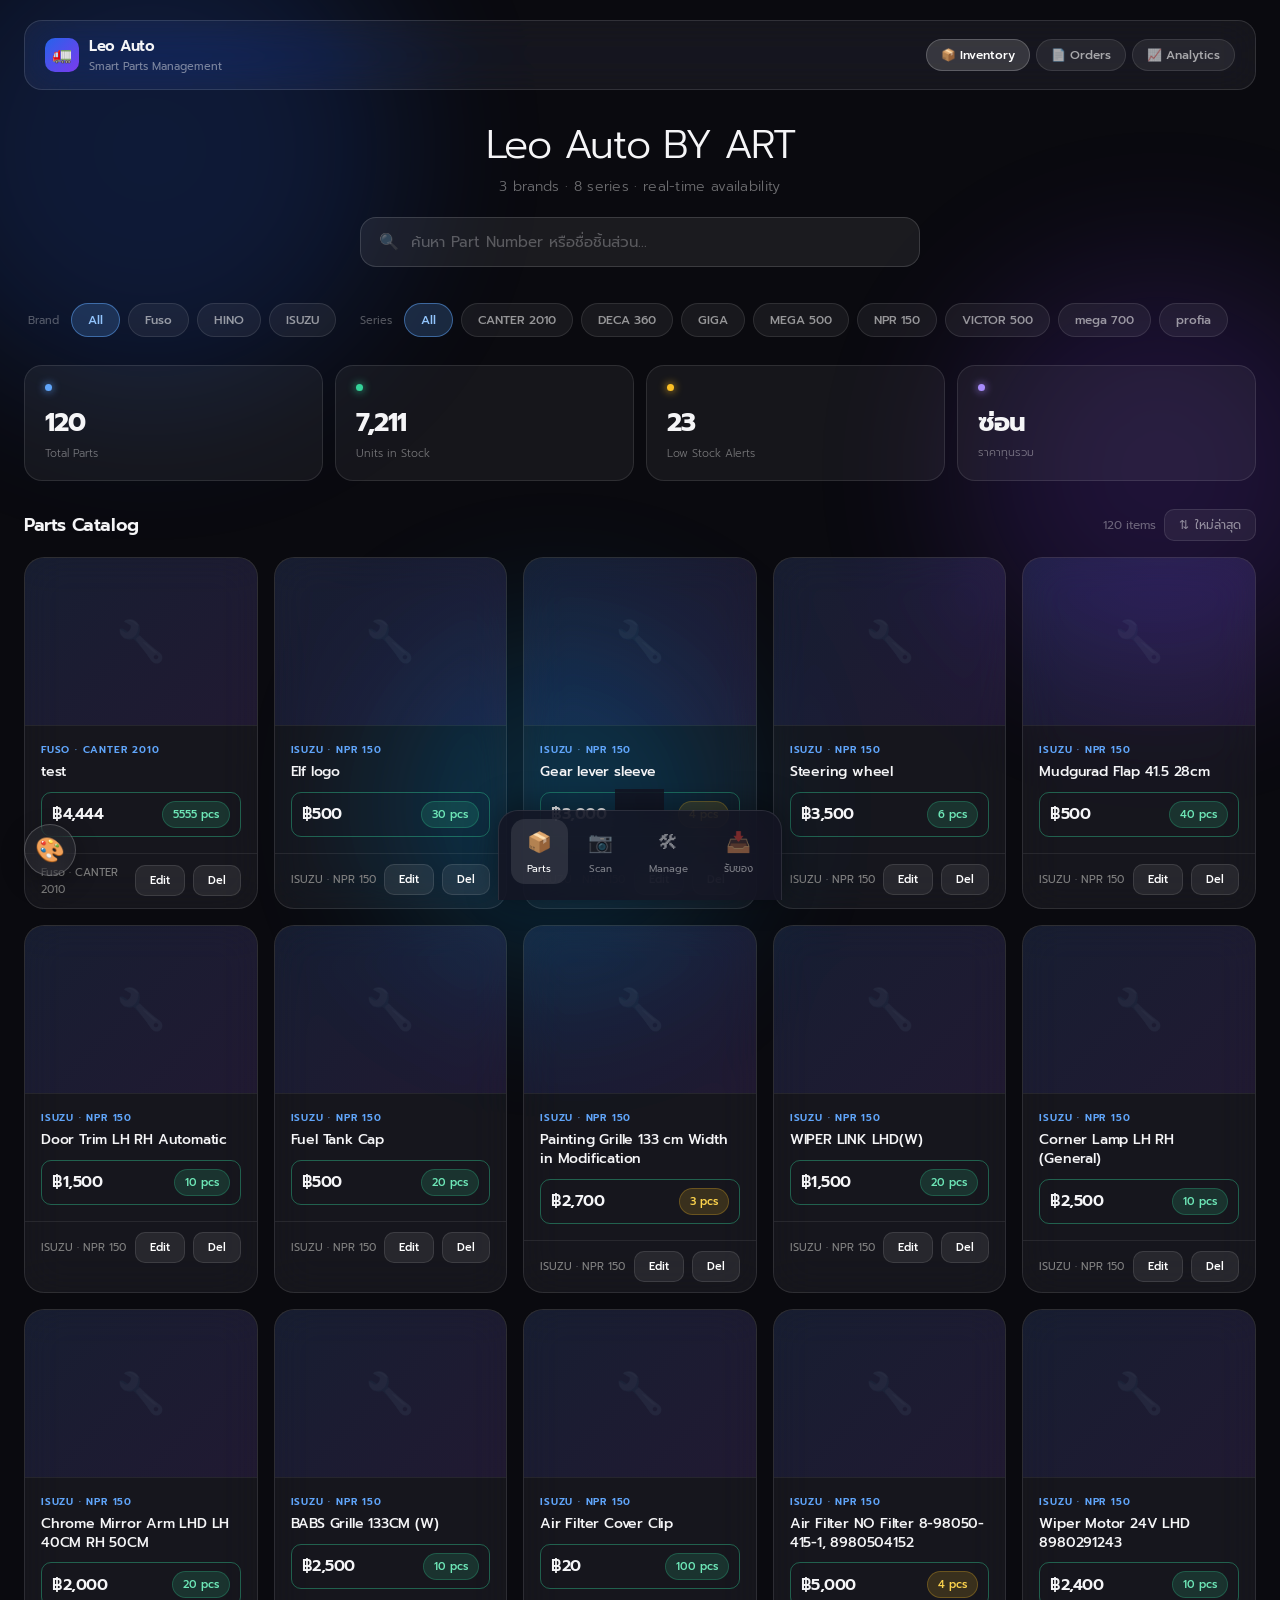
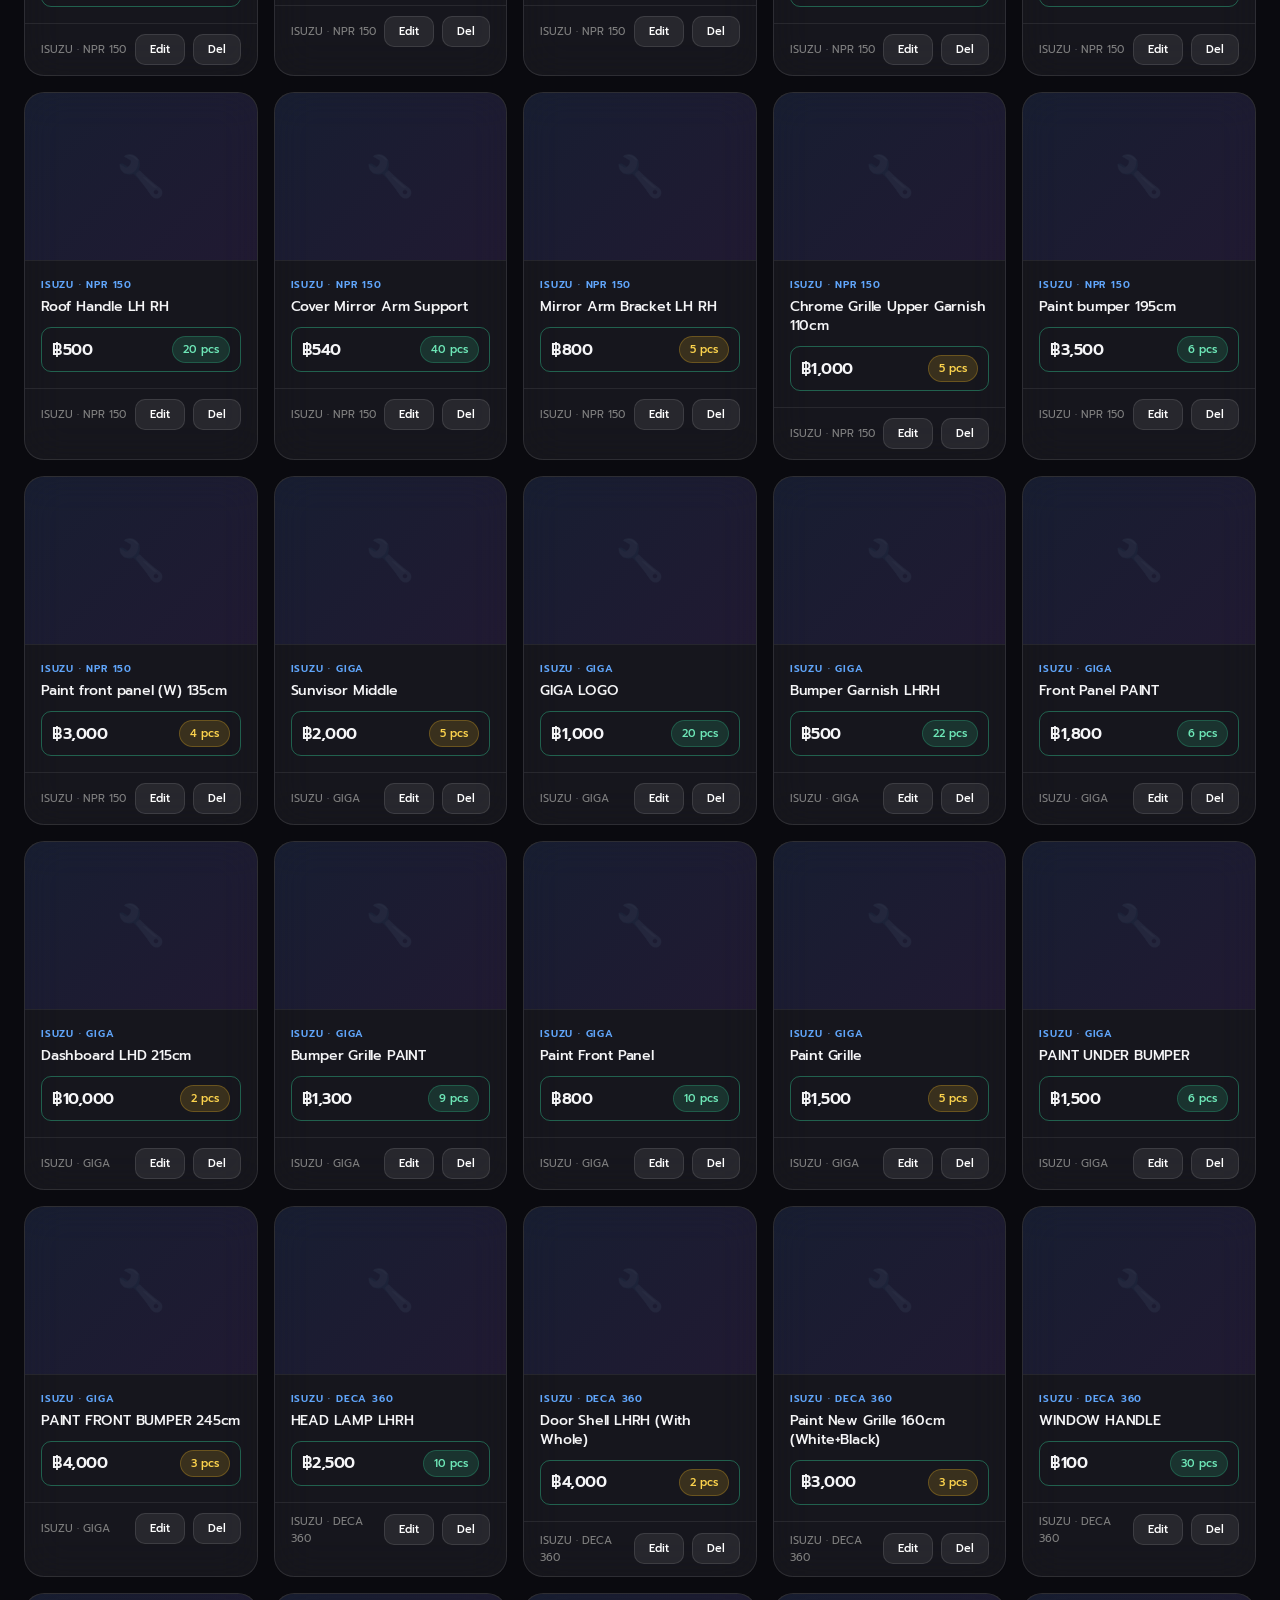
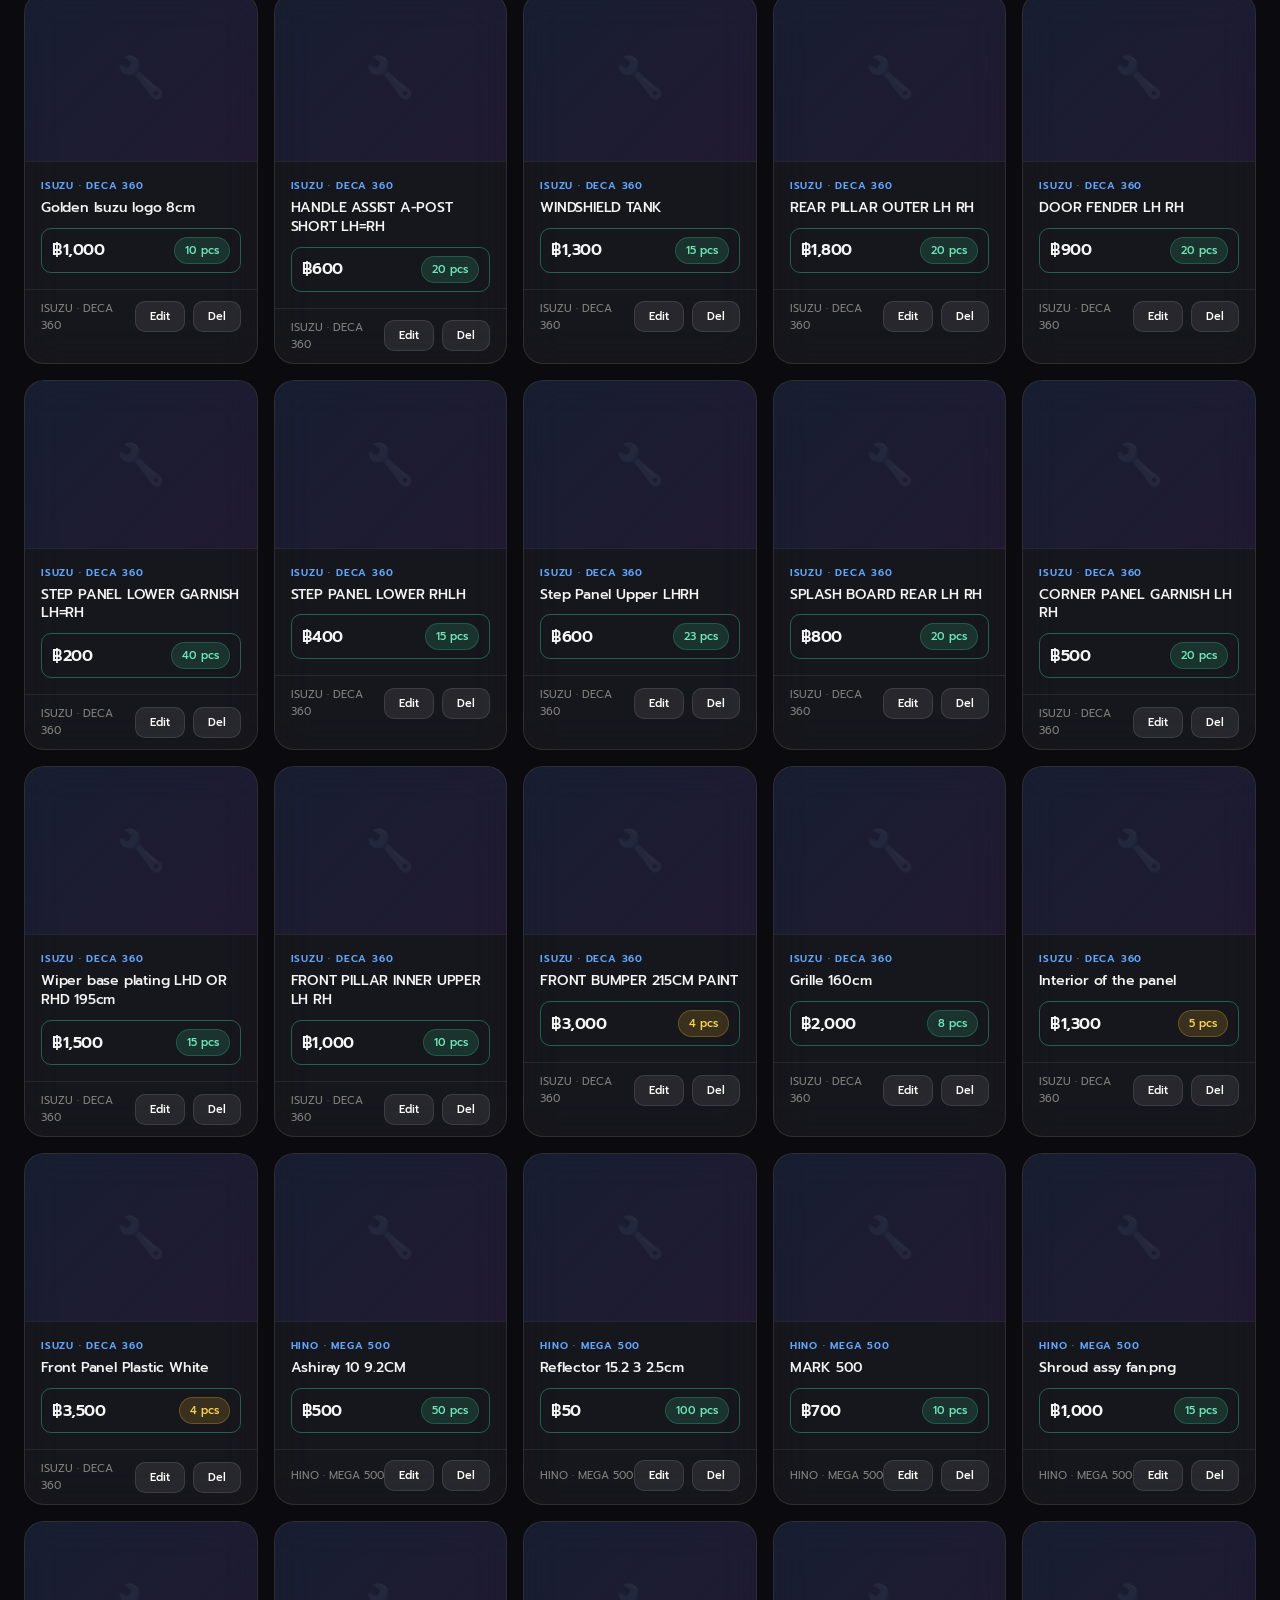
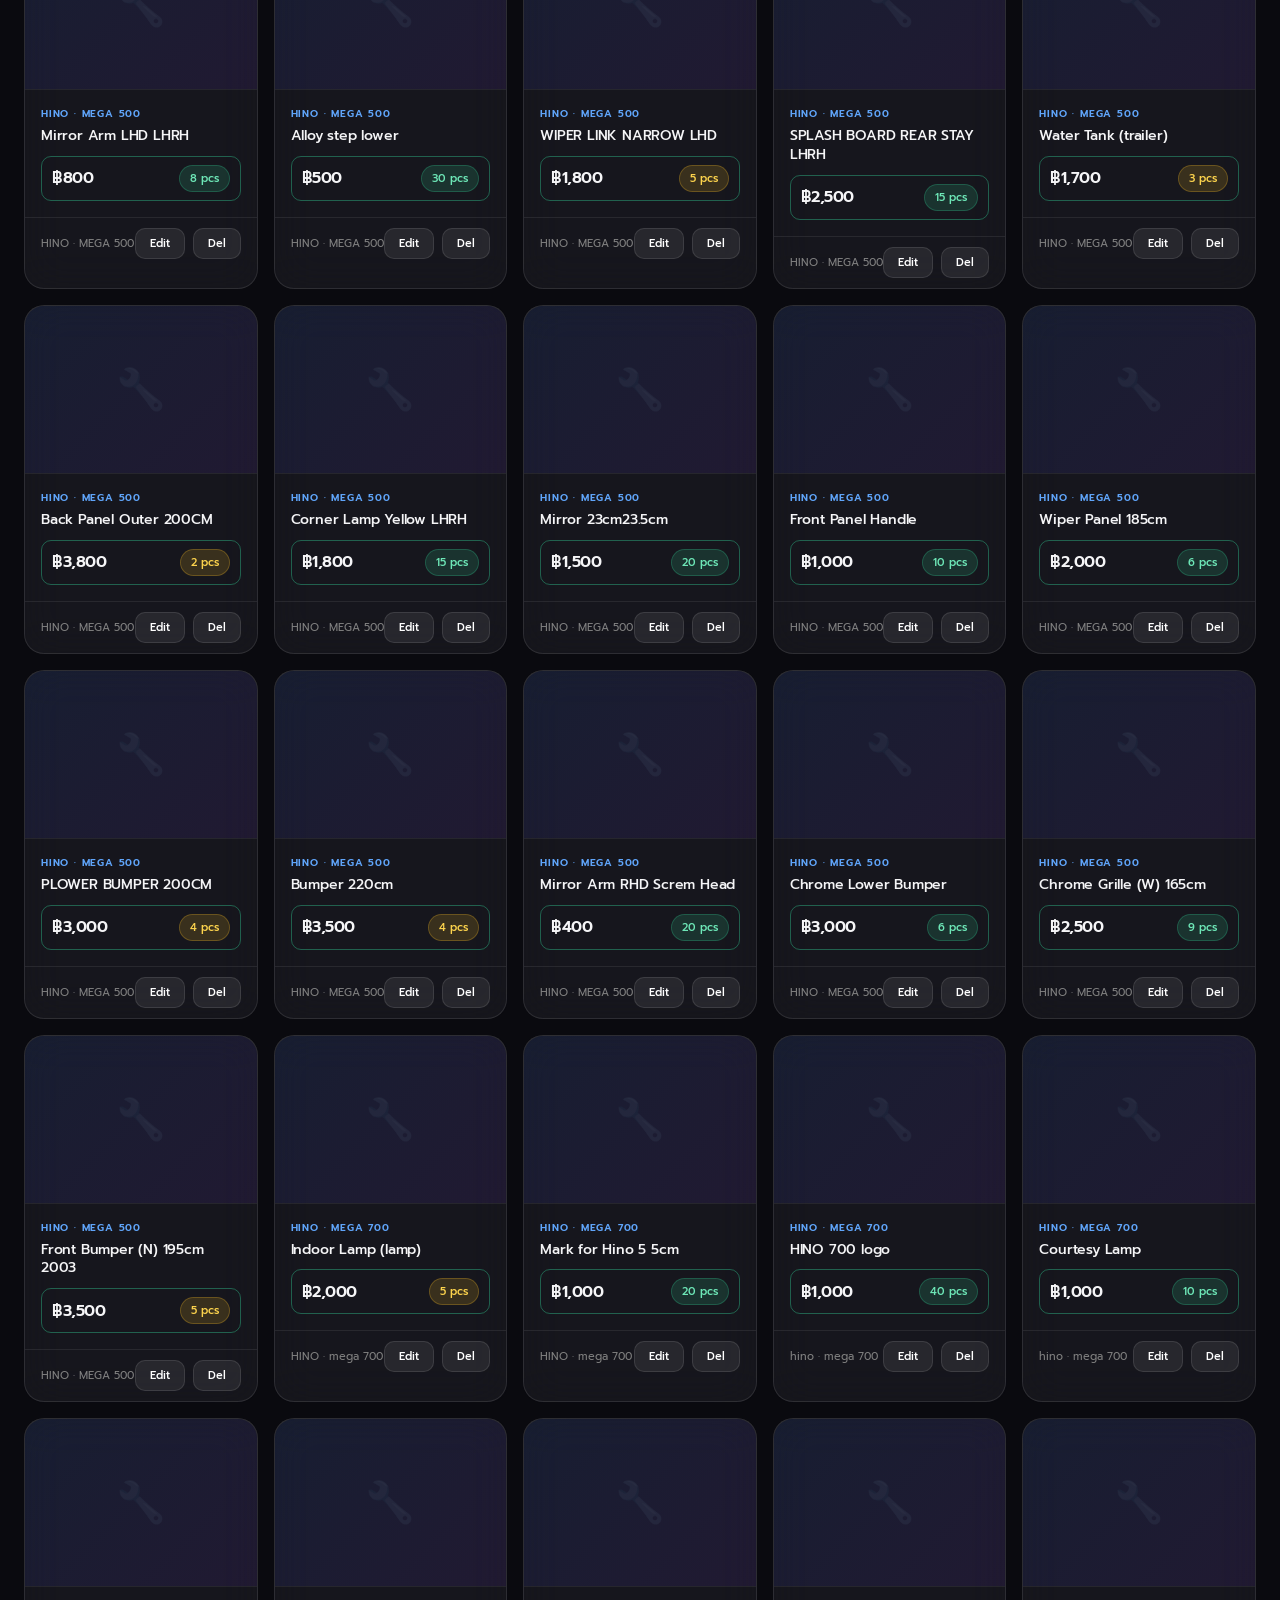
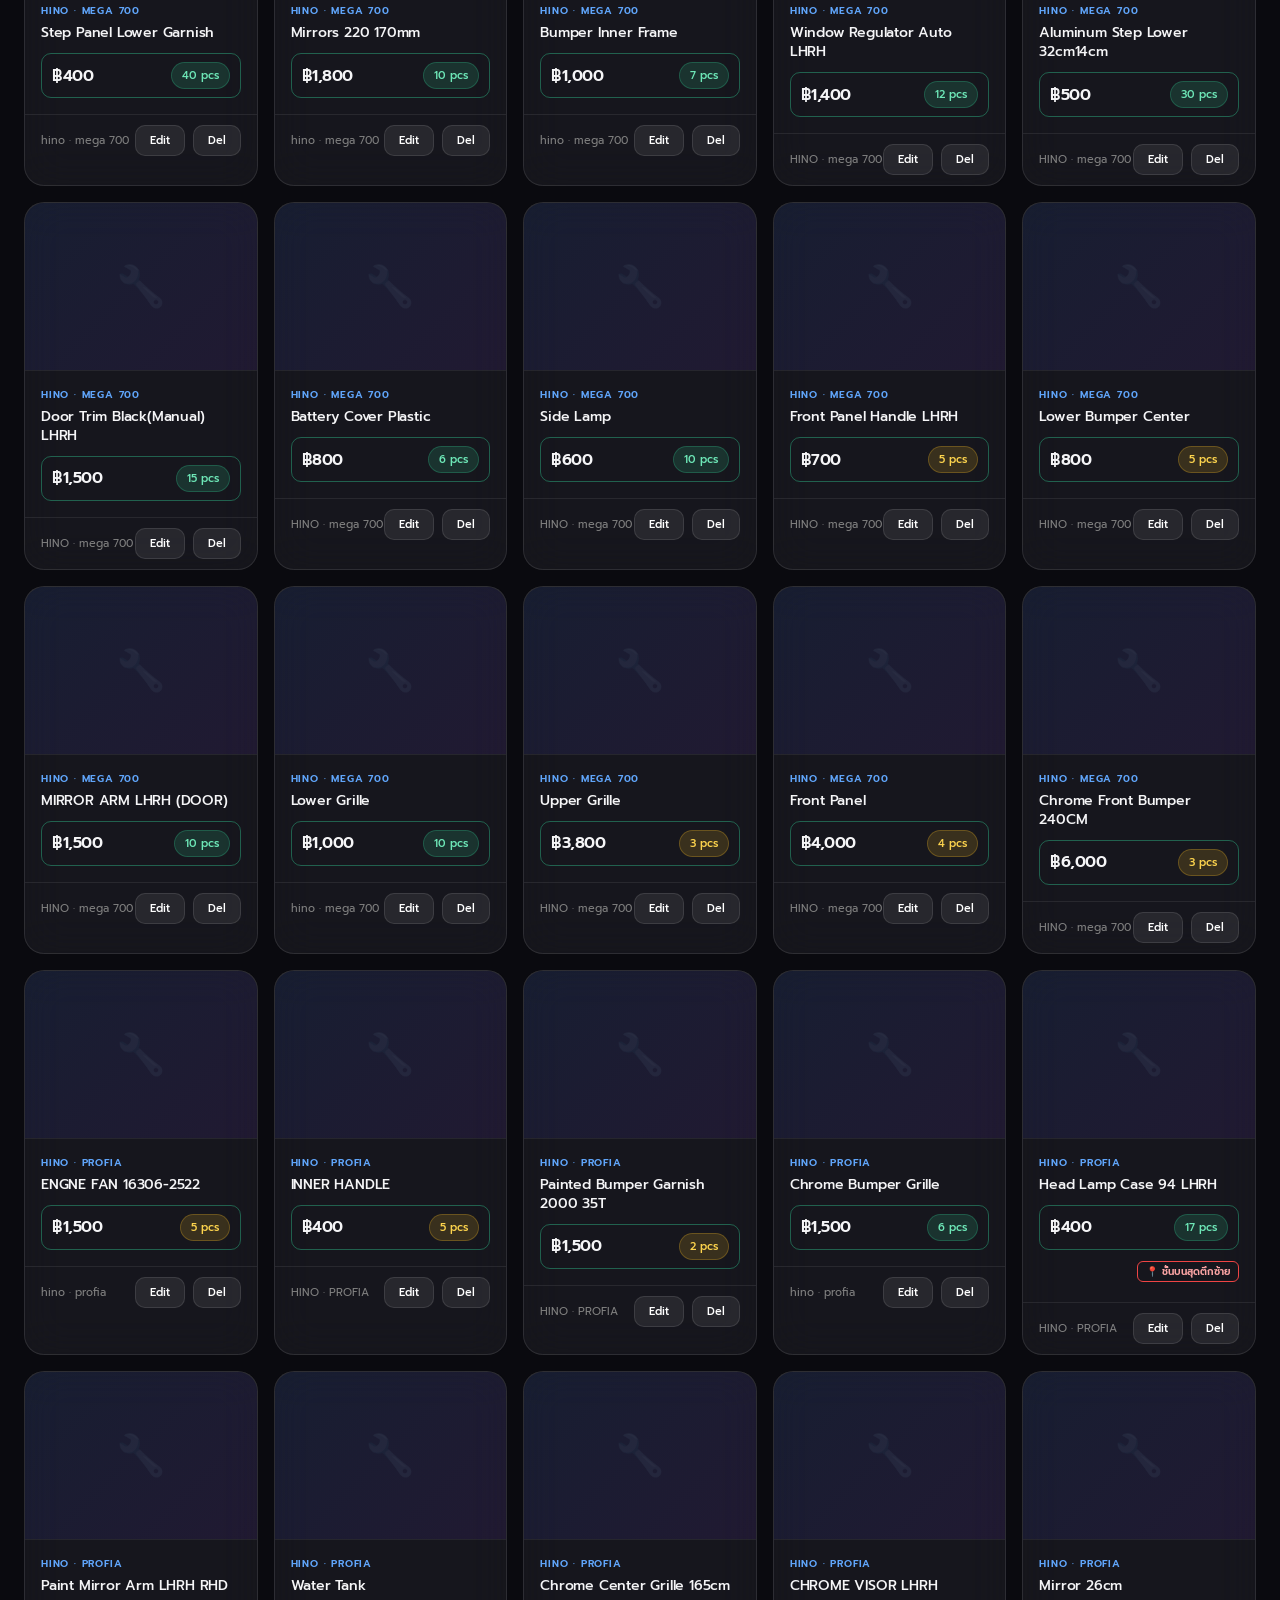
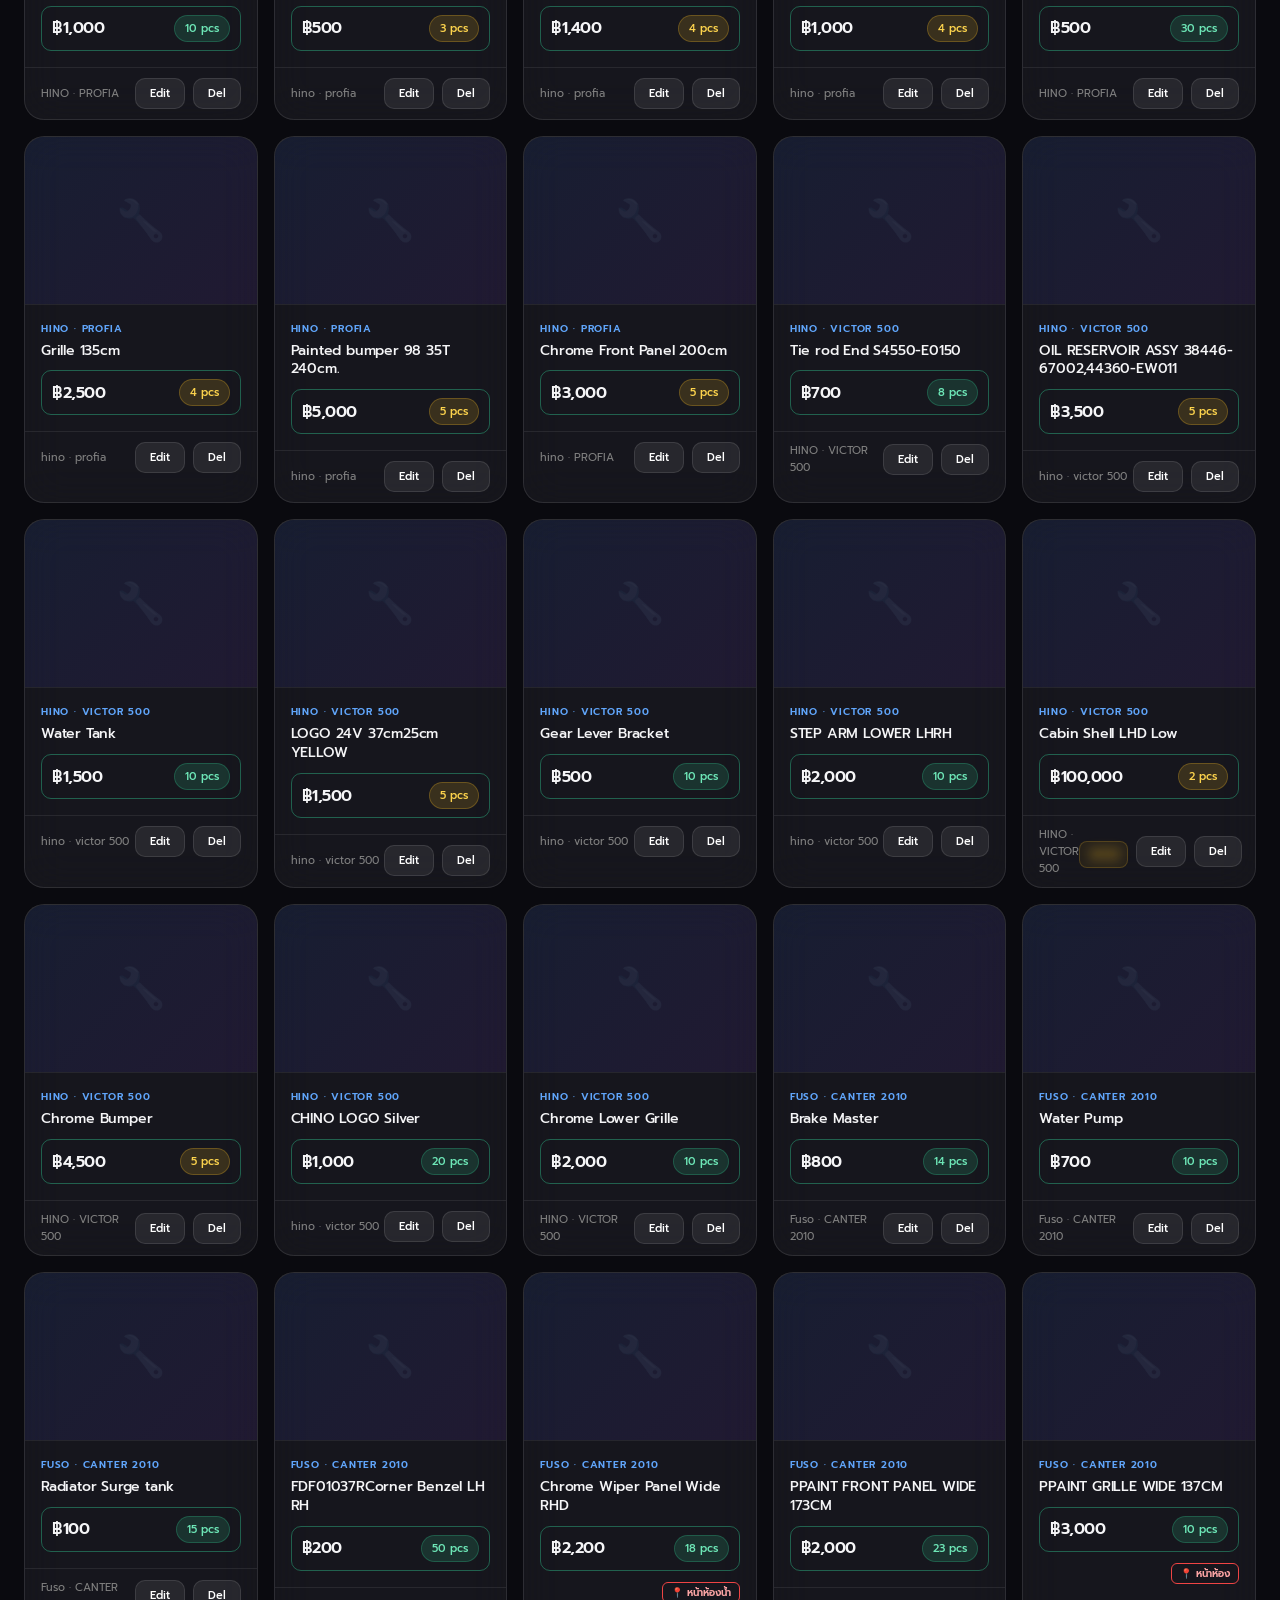
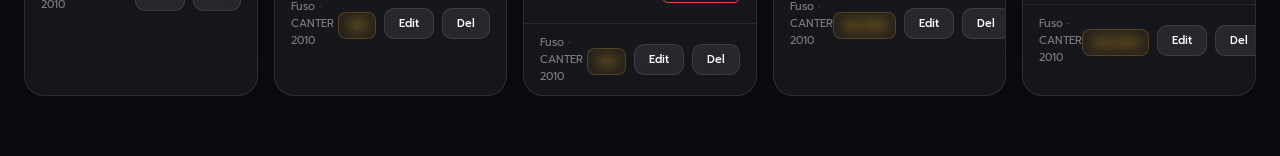
==== commit 6ad2e3e0: "fix: show brand/series on card, lock modal, wider modal" ====
--- a/frontend/index.html
+++ b/frontend/index.html
@@ -2463,7 +2463,7 @@
   .an-method-item strong { color: rgba(255,255,255,0.75); }
 
   /* ── Receive Stock Modal ── */
-  #receiveModal .modal-box { max-width: 480px; }
+  #receiveModal .modal-box { max-width: 680px; }
   .recv-search-wrap { position: relative; margin-bottom: 10px; }
   .recv-search { width:100%; background:rgba(255,255,255,0.06); border:1px solid rgba(255,255,255,0.12);
     border-radius:10px; color:#f5f5f7; font-size:14px; padding:10px 14px; box-sizing:border-box; outline:none; }
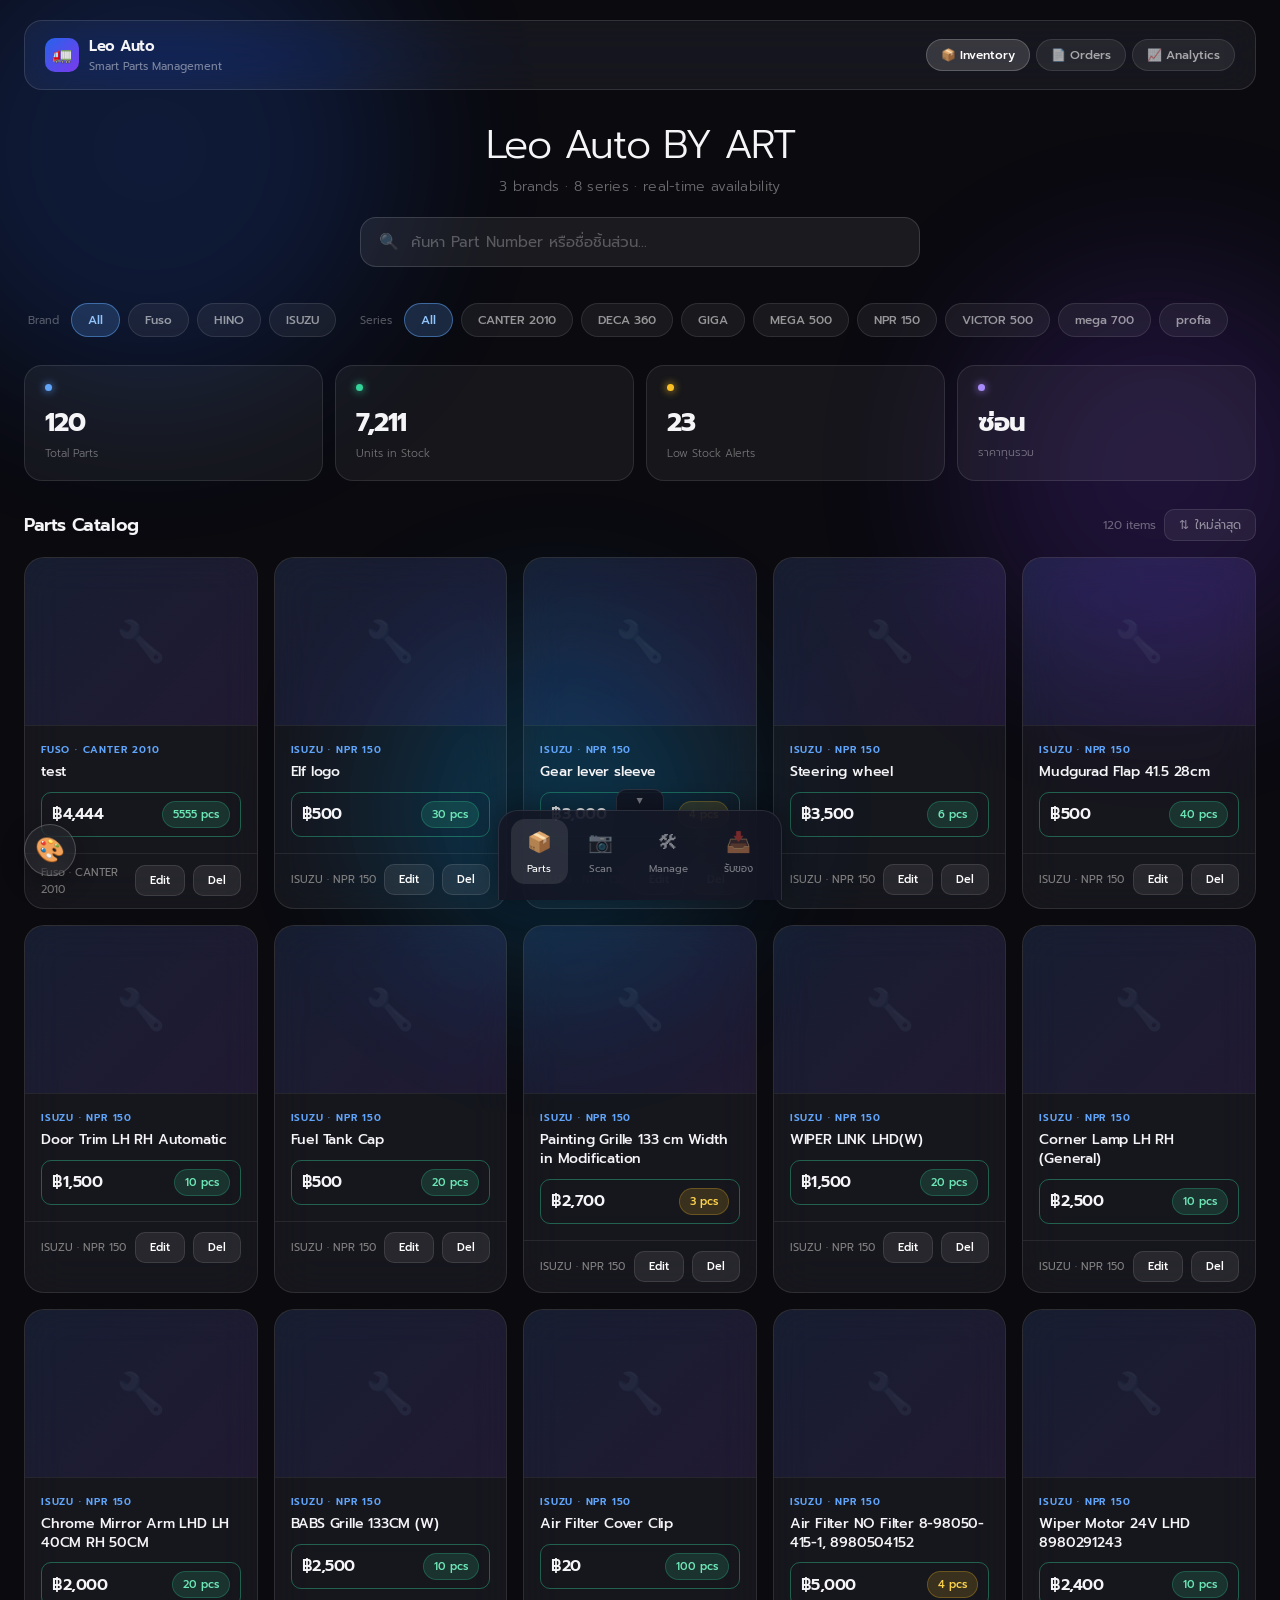
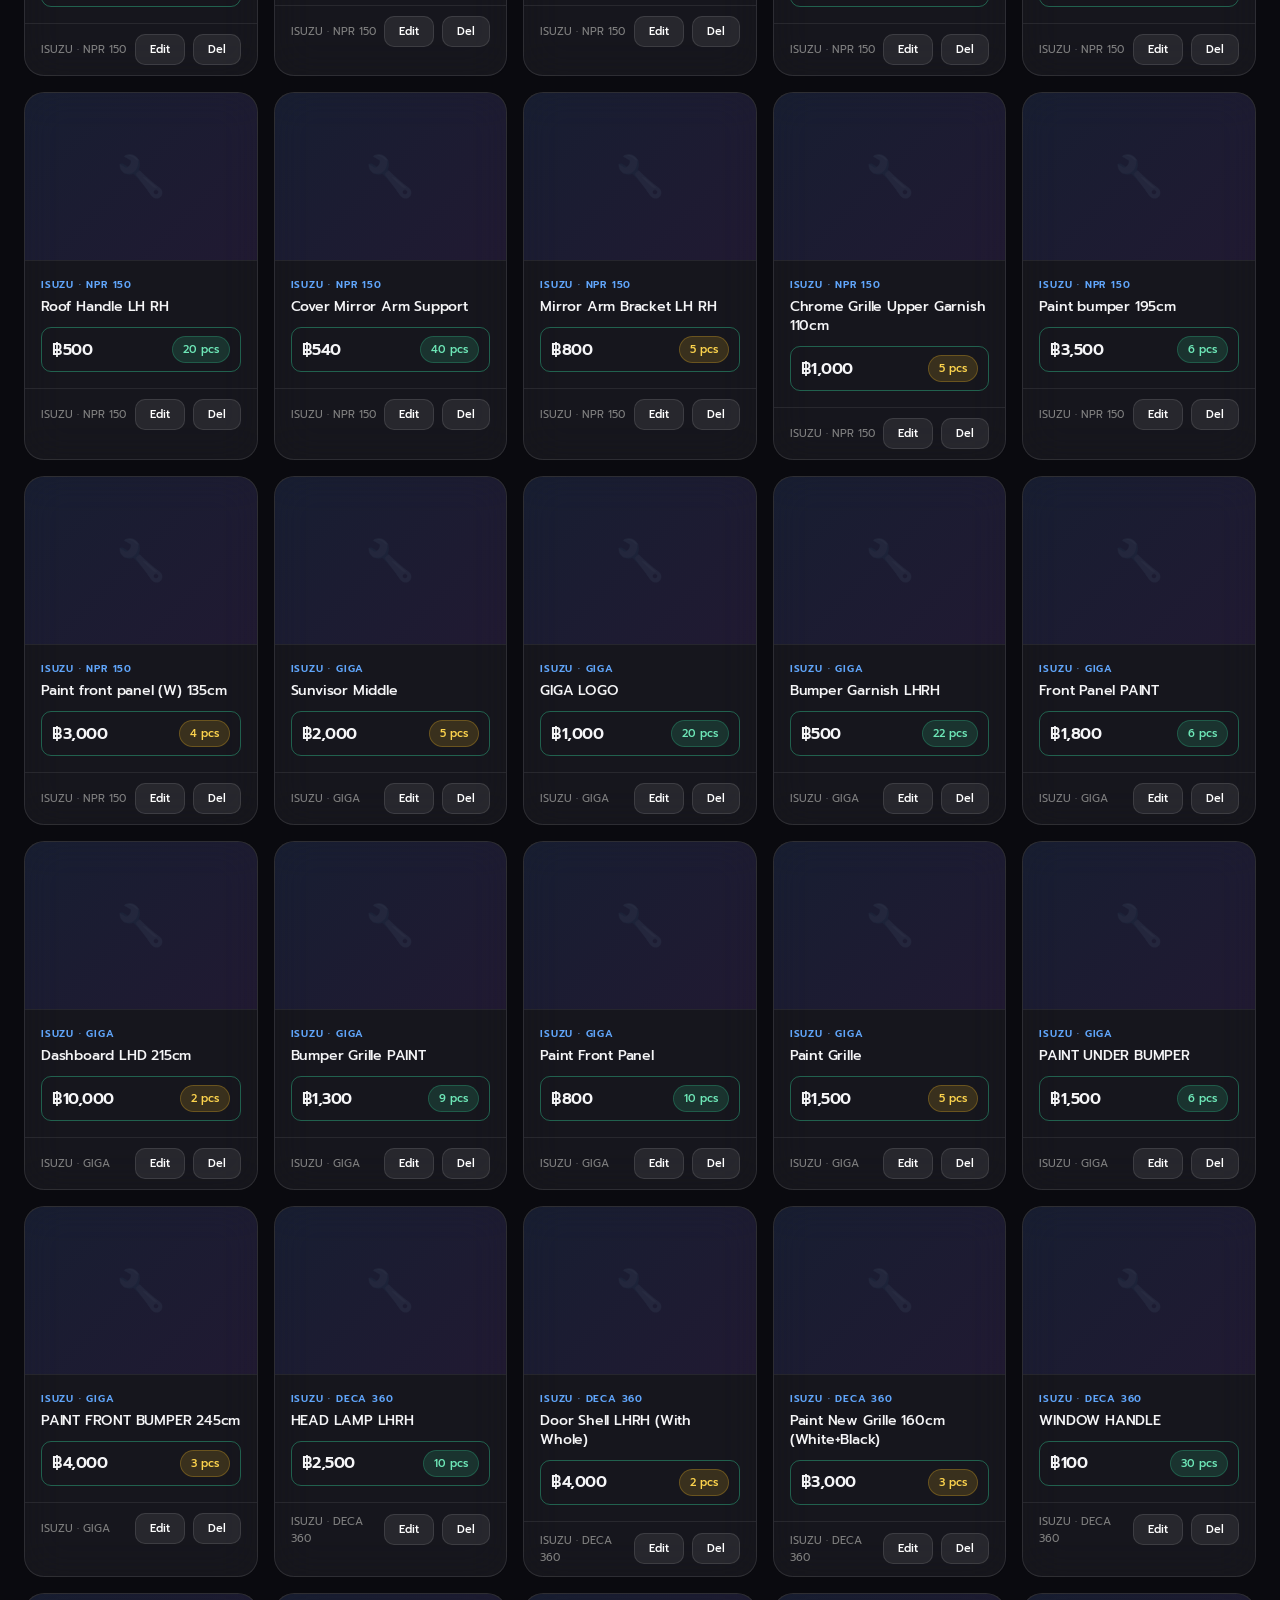
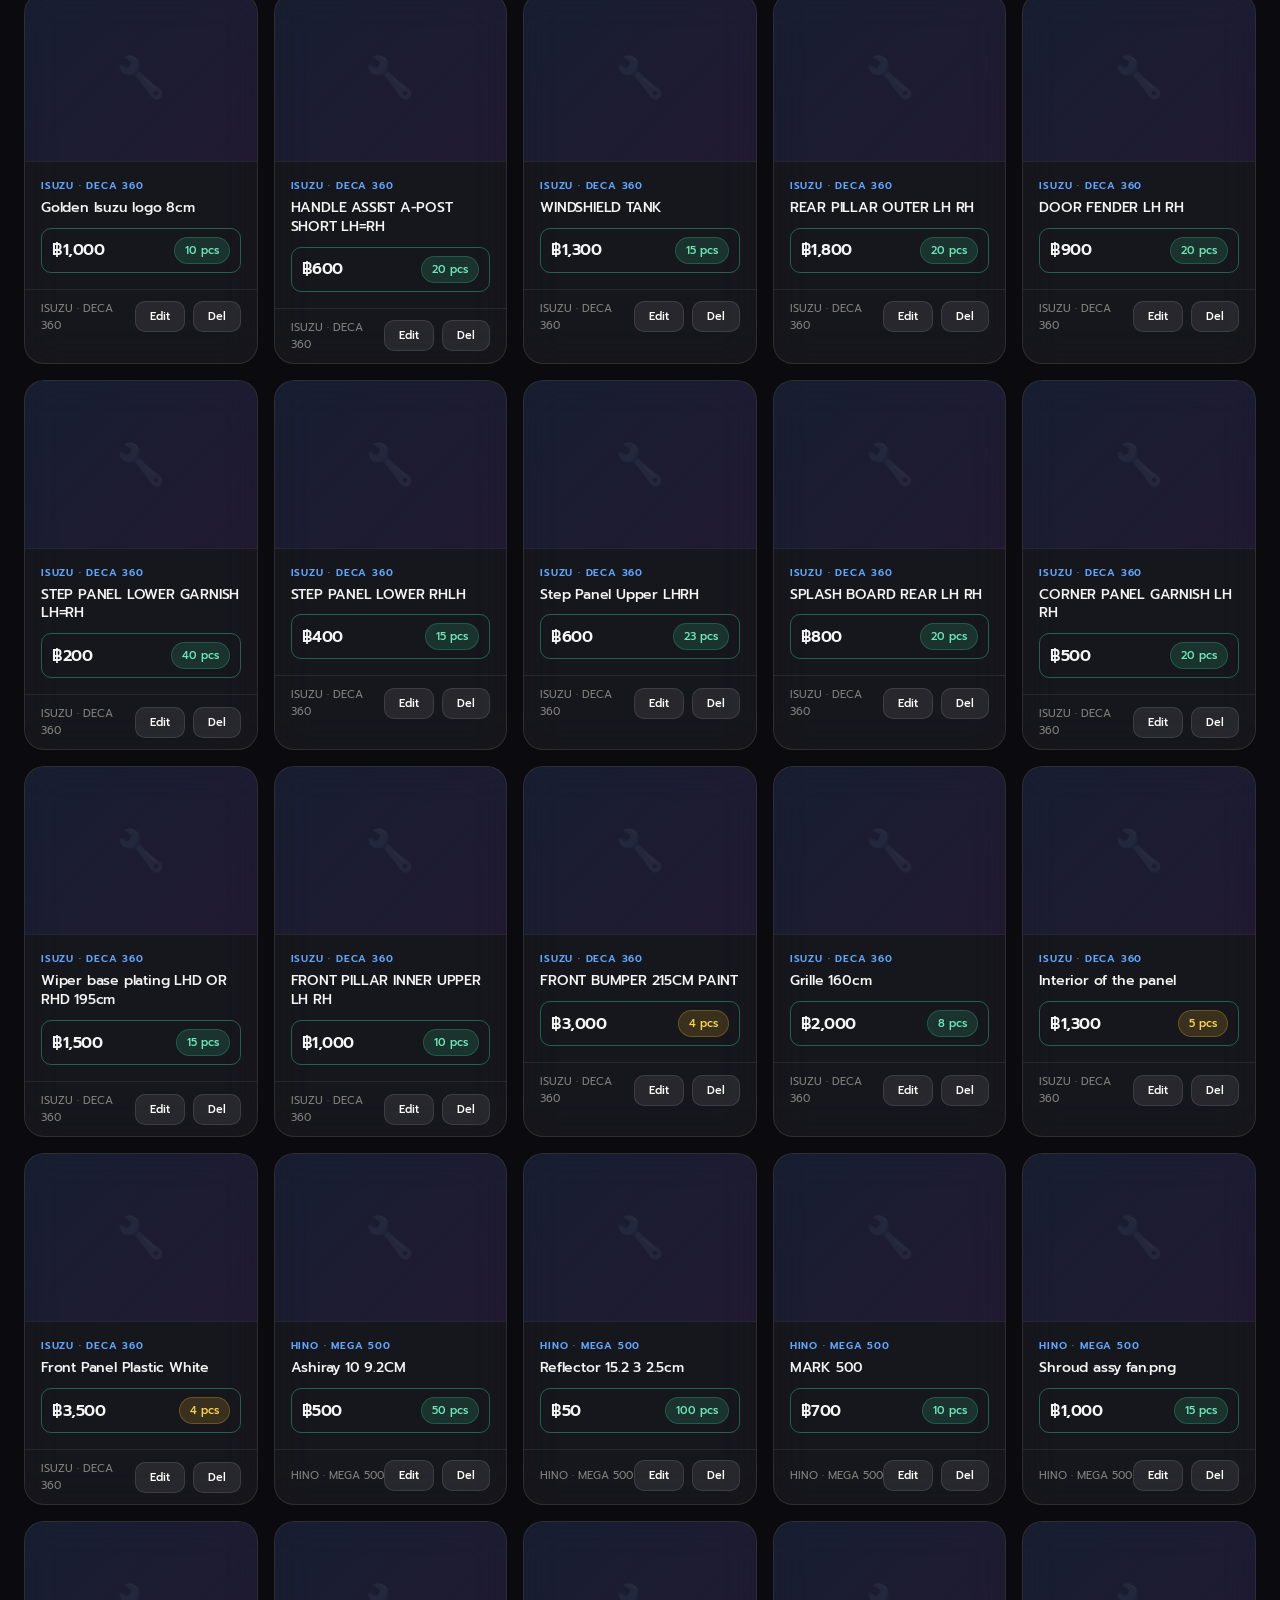
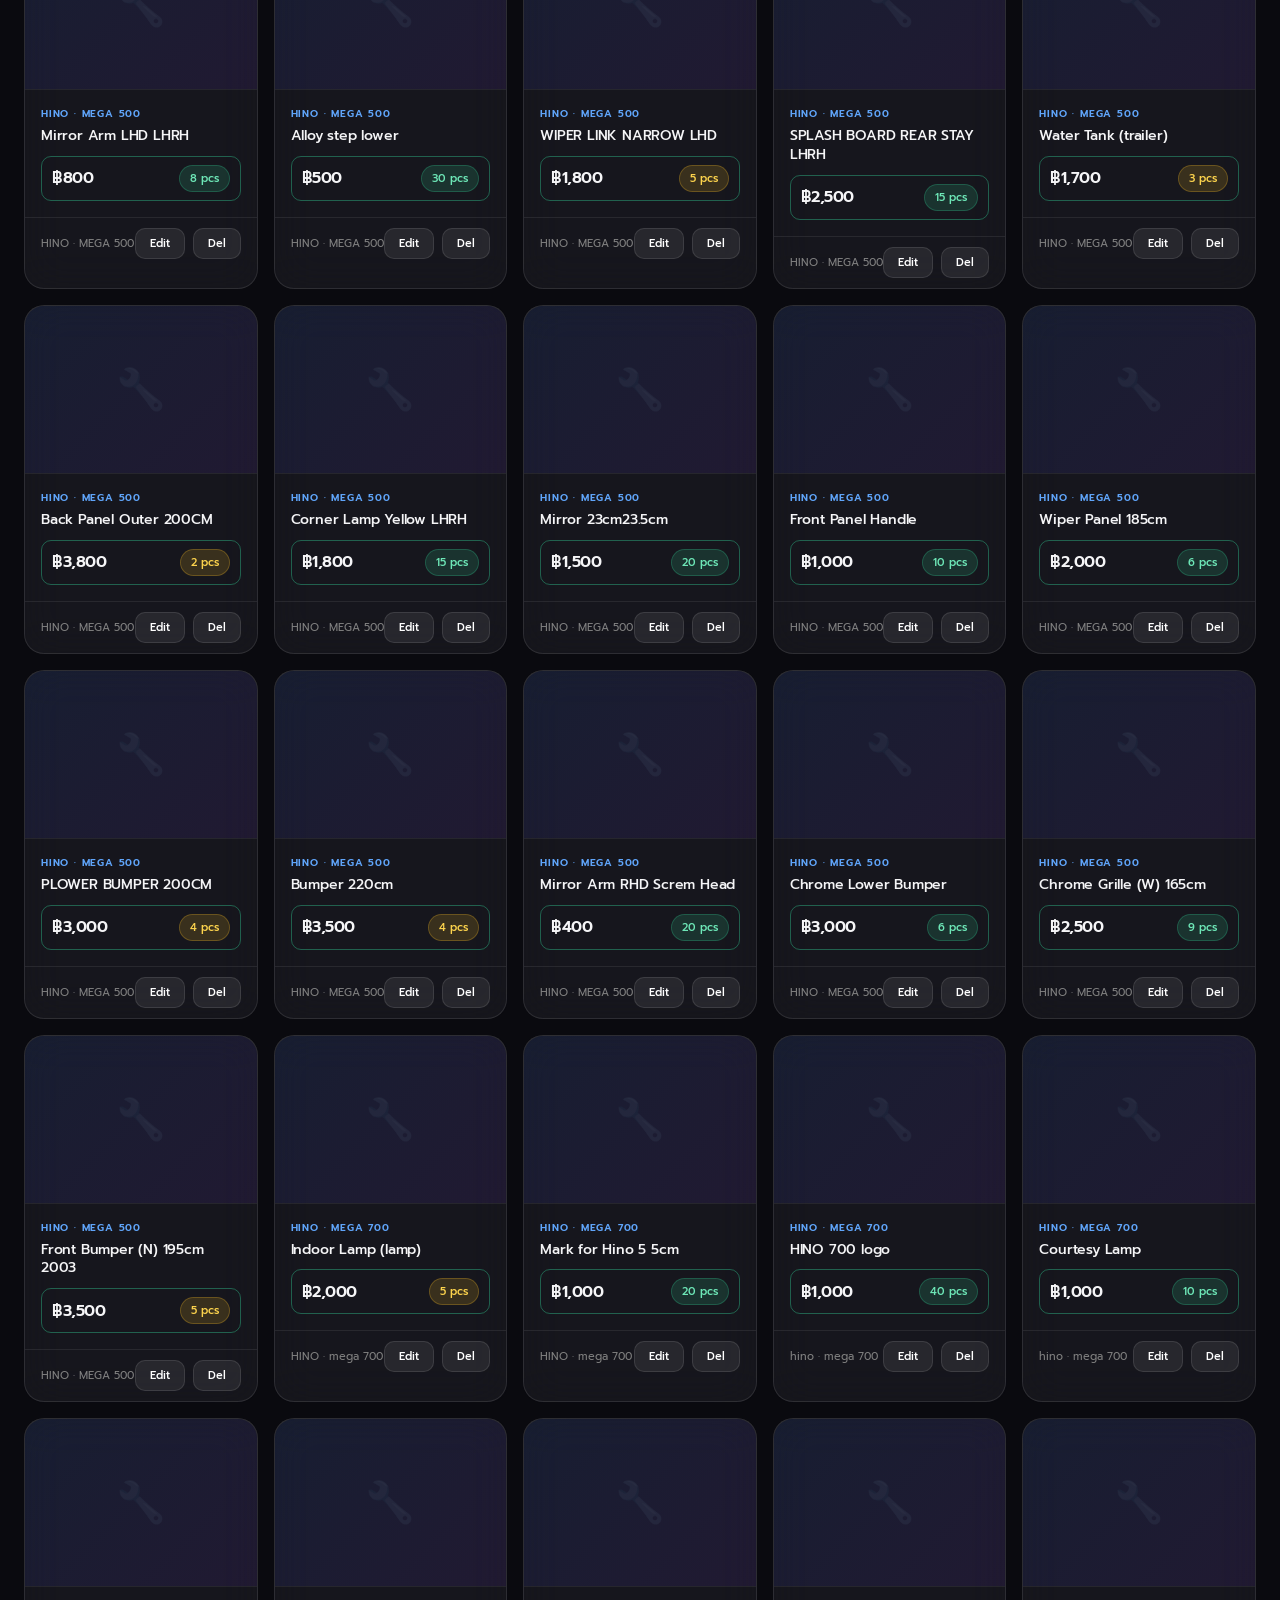
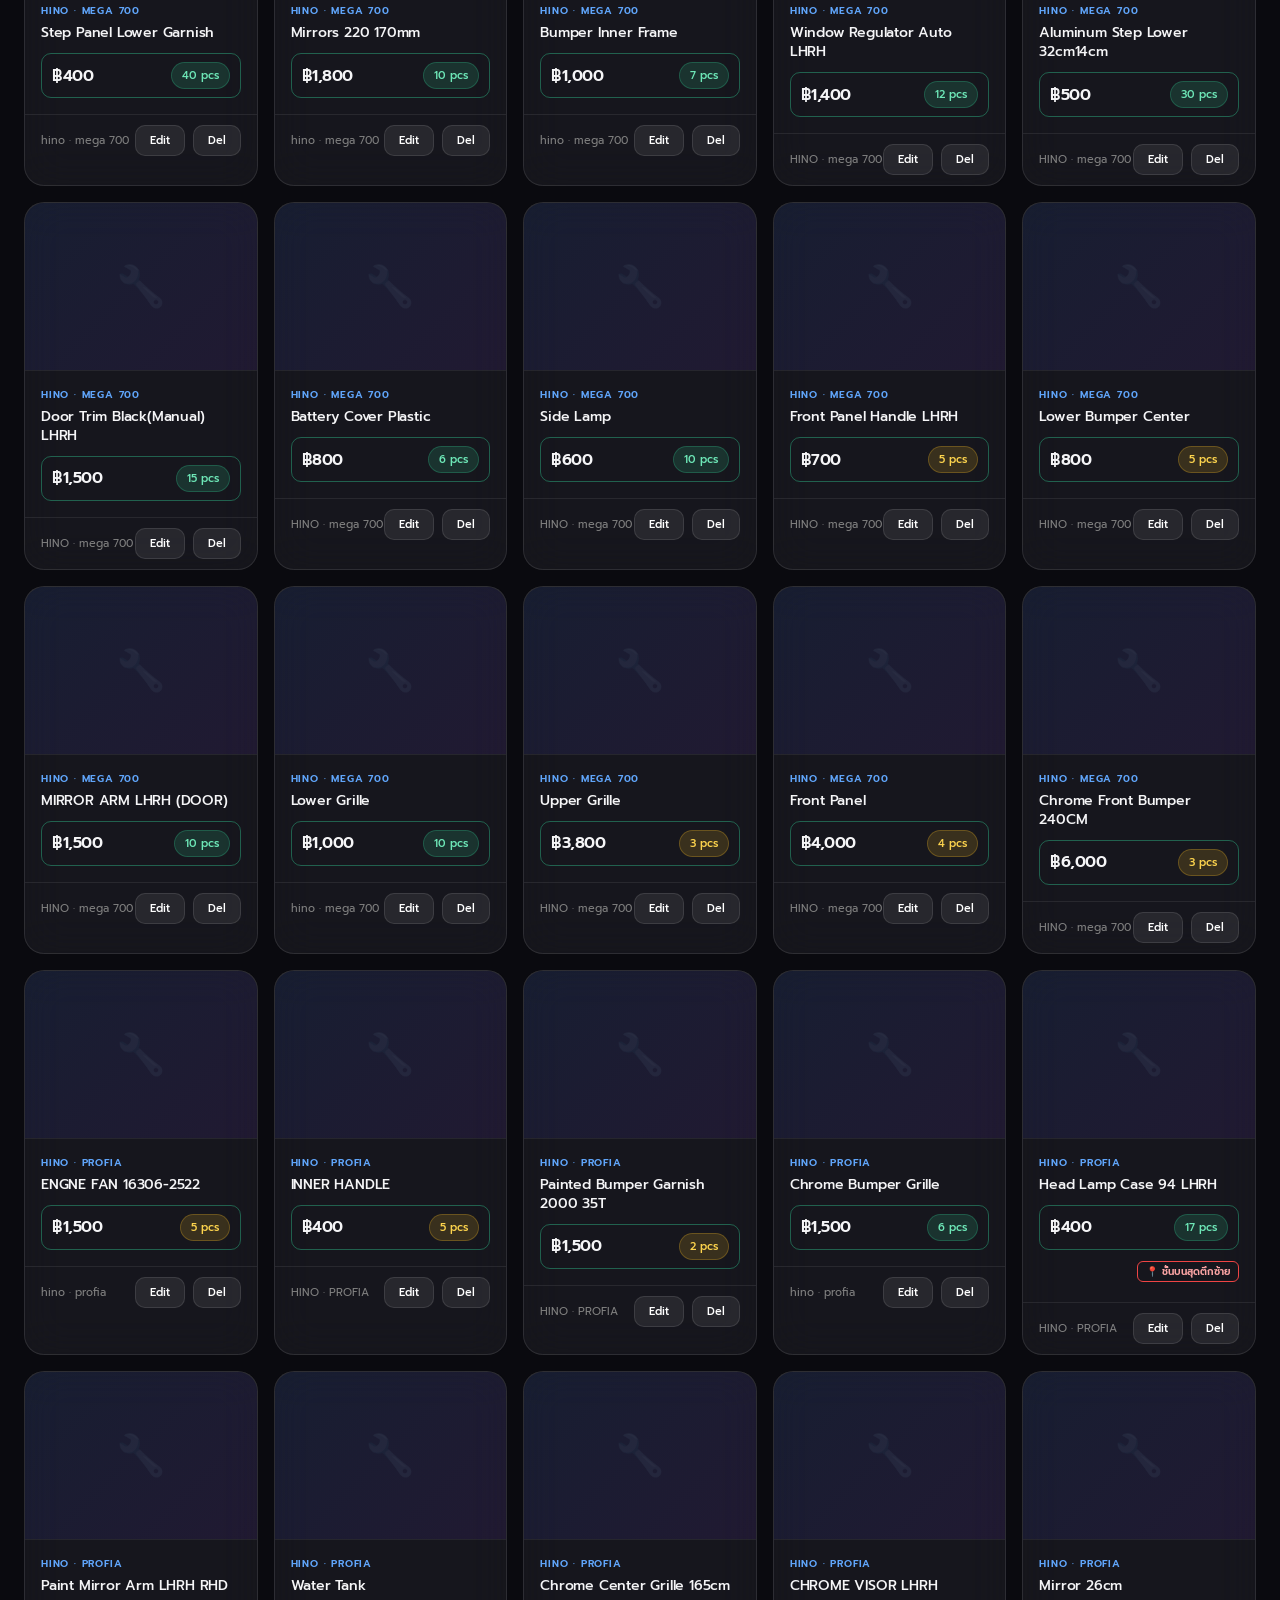
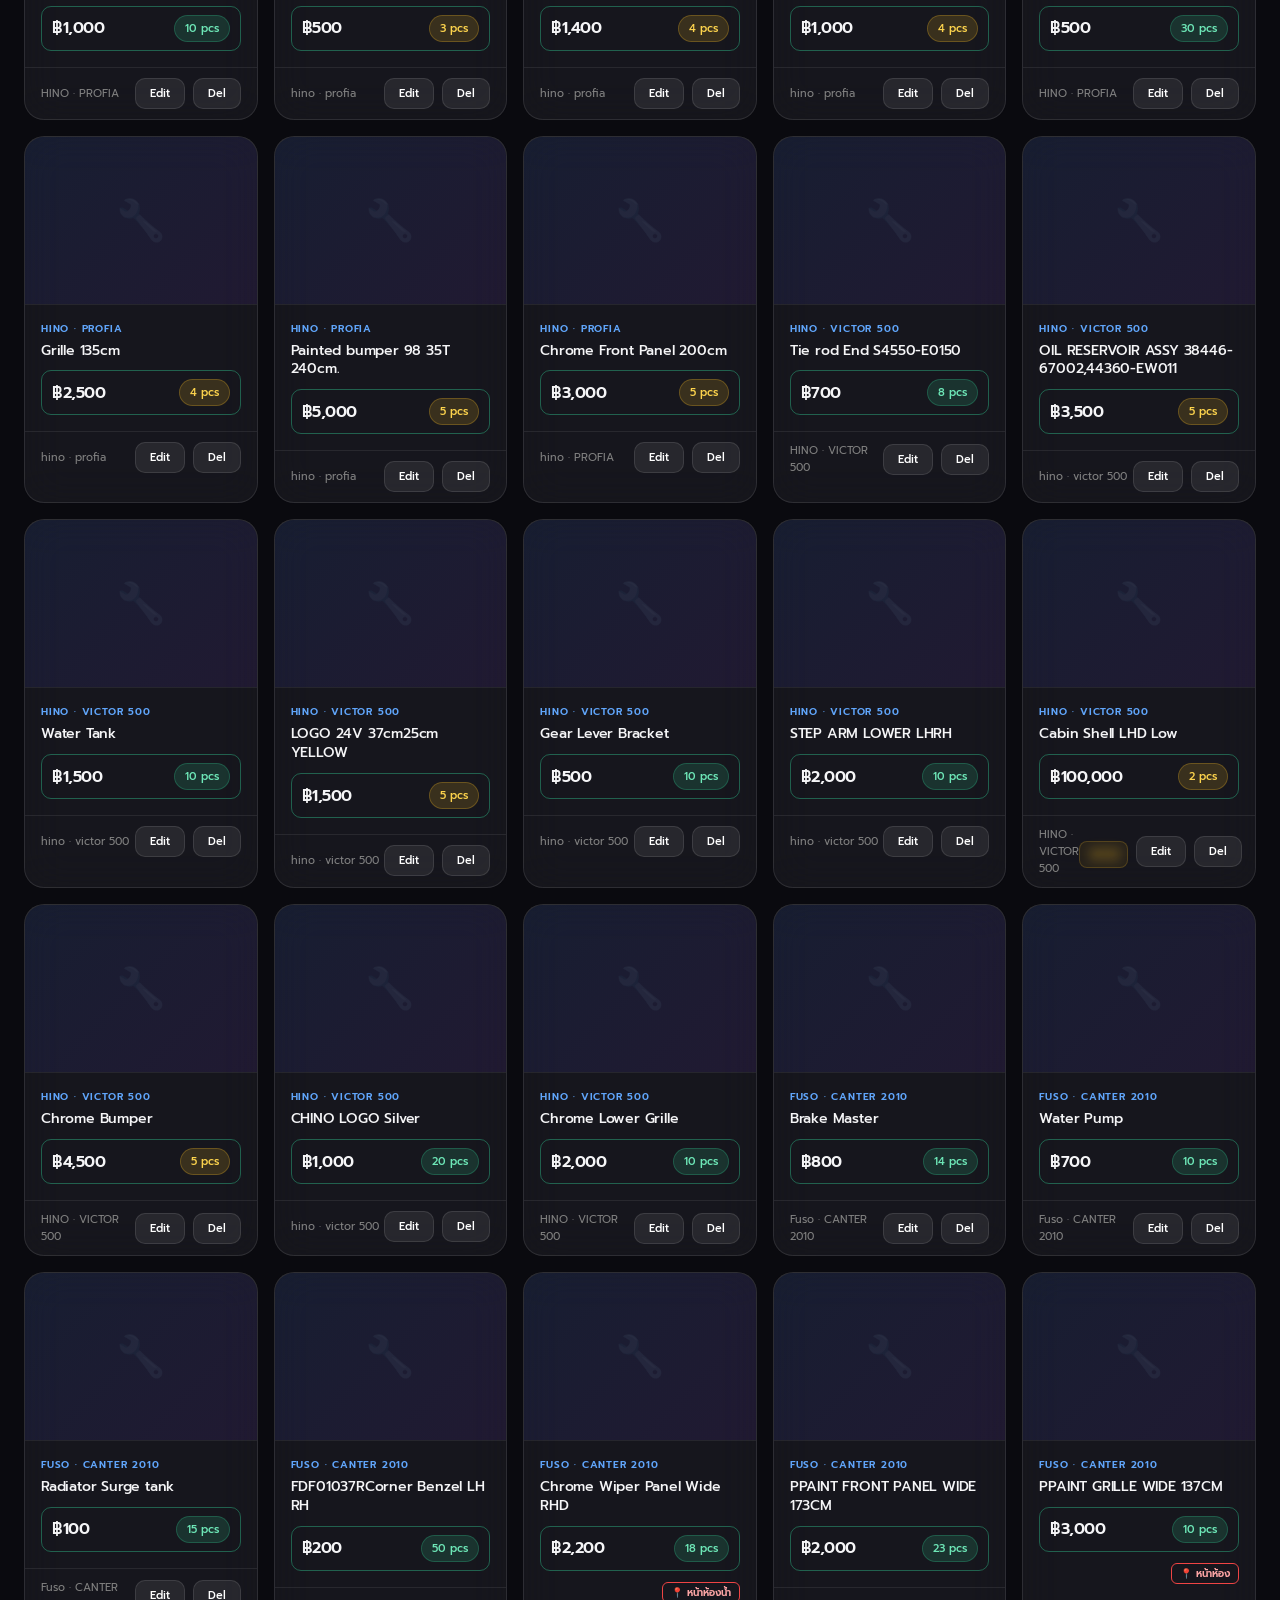
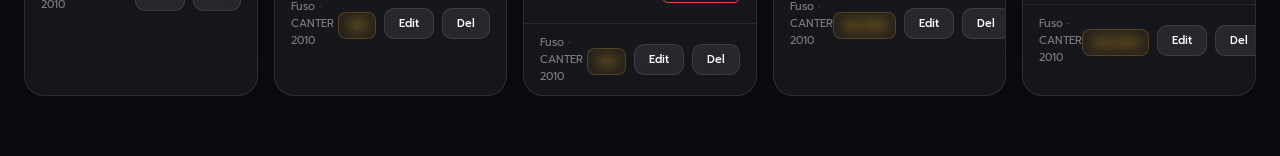
==== commit 6a701da8: "fix: brand/series card footer, modal lock, wider modal" ====
--- a/frontend/index.html
+++ b/frontend/index.html
@@ -1,7730 +1,7730 @@
-﻿<!DOCTYPE html>
-<html lang="th">
-<head>
-<meta charset="UTF-8">
-<meta name="viewport" content="width=device-width, initial-scale=1.0">
-<link rel="preconnect" href="https://fonts.googleapis.com">
-<link rel="preconnect" href="https://fonts.gstatic.com" crossorigin>
-<link href="https://fonts.googleapis.com/css2?family=Prompt:wght@300;400;500;600;700&family=Sarabun:wght@300;400;500;600;700&display=swap" rel="stylesheet">
-<style>
-  * { margin: 0; padding: 0; box-sizing: border-box; }
-
-  /* ── FANCY ALERT/CONFIRM/PROMPT (replace native alert/confirm/prompt) ── */
-  .fancy-prompt-overlay{
-    position:fixed; inset:0; z-index:3000;
-    background:rgba(0,0,0,0.7); backdrop-filter: blur(10px);
-    display:none; align-items:center; justify-content:center; padding:20px;
-  }
-  .fancy-prompt-overlay.open{ display:flex; }
-
-  .fancy-prompt-box{
-    background: rgba(16, 16, 28, 0.98);
-    border: 0.5px solid rgba(255,255,255,0.14);
-    border-radius: 22px;
-    width: 100%;
-    max-width: 520px;
-    padding: 24px;
-    box-shadow: 0 40px 80px rgba(0,0,0,0.75), 0 0 0 0.5px rgba(255,255,255,0.07);
-    animation: modalIn 0.25s cubic-bezier(0.34, 1.56, 0.64, 1) both;
-  }
-  .fancy-prompt-title{
-    font-size: 15px;
-    font-weight: 700;
-    letter-spacing: -0.3px;
-    margin-bottom: 8px;
-    color: rgba(255,255,255,0.92);
-  }
-  .fancy-prompt-message{
-    font-size: 13.5px;
-    line-height: 1.6;
-    color: rgba(255,255,255,0.78);
-    white-space: pre-wrap;
-    margin-bottom: 16px;
-  }
-  .fancy-prompt-input{
-    width: 100%;
-    padding: 12px 14px;
-    border-radius: 12px;
-    background: rgba(255,255,255,0.06);
-    color: white;
-    border: 0.5px solid rgba(255,255,255,0.14);
-    font-family: inherit;
-    font-size: 14px;
-    outline: none;
-    transition: border-color 0.2s, background 0.2s;
-    margin-bottom: 16px;
-  }
-  .fancy-prompt-input:focus{
-    border-color: rgba(96,165,250,0.5);
-    background: rgba(255,255,255,0.08);
-  }
-  .fancy-prompt-btnrow{ display:flex; gap: 10px; }
-  .fancy-prompt-btn{
-    flex:1;
-    padding: 12px;
-    border-radius: 12px;
-    font-family: inherit;
-    font-size: 13px;
-    font-weight: 600;
-    cursor: pointer;
-    transition: all 0.2s;
-    border: 0.5px solid rgba(255,255,255,0.12);
-    color: rgba(255,255,255,0.68);
-    background: rgba(255,255,255,0.07);
-  }
-  .fancy-prompt-btn:hover{ background: rgba(255,255,255,0.12); color:#fff; }
-  .fancy-prompt-btn.primary{
-    background: linear-gradient(135deg, #2563eb, #7c3aed);
-    border: none;
-    color: #fff;
-  }
-  .fancy-prompt-btn.primary:hover{
-    transform: scale(1.02);
-    box-shadow: 0 4px 16px rgba(37,99,235,0.5);
-  }
-
-  @media (max-width: 520px){
-    .fancy-prompt-box{ padding: 18px; }
-  }
-
-  body {
-    font-family: 'Prompt', 'Sarabun', -apple-system, BlinkMacSystemFont, 'Segoe UI', sans-serif;
-    background: #0a0a0f;
-    color: #f5f5f7;
-    min-height: 100vh;
-    overflow-x: hidden;
-  }
-  body.modal-lock {
-    position: fixed;
-    width: 100%;
-    overflow: hidden;
-  }
-
-  .bg-orbs {
-    position: fixed; inset: 0; pointer-events: none; z-index: 0;
-  }
-  .orb {
-    position: absolute; border-radius: 50%; filter: blur(80px); opacity: 0.18;
-    animation: floatOrb 12s ease-in-out infinite;
-  }
-  .orb1 { width: 500px; height: 500px; background: #2563eb; top: -100px; left: -100px; animation-delay: 0s; }
-  .orb2 { width: 400px; height: 400px; background: #7c3aed; top: 30%; right: -80px; animation-delay: -4s; }
-  .orb3 { width: 350px; height: 350px; background: #0ea5e9; bottom: -80px; left: 30%; animation-delay: -8s; }
-
-  @keyframes floatOrb {
-    0%, 100% { transform: translate(0,0) scale(1); }
-    33% { transform: translate(30px, -30px) scale(1.05); }
-    66% { transform: translate(-20px, 20px) scale(0.96); }
-  }
-
-  .app-wrapper {
-    position: relative; z-index: 1;
-    max-width: 1600px; margin: 0 auto; padding: 20px 24px 60px;
-  }
-
-  /* NAV */
-  .nav {
-    display: flex; align-items: center; justify-content: space-between;
-    padding: 14px 20px;
-    background: rgba(255,255,255,0.05);
-    backdrop-filter: blur(20px) saturate(180%);
-    border: 0.5px solid rgba(255,255,255,0.12);
-    border-radius: 18px;
-    margin-bottom: 32px;
-    animation: fadeDown 0.6s ease both;
-  }
-  .nav-brand { display: flex; align-items: center; gap: 10px; }
-  .nav-icon {
-    width: 34px; height: 34px; border-radius: 10px;
-    background: linear-gradient(135deg, #2563eb, #7c3aed);
-    display: flex; align-items: center; justify-content: center;
-    font-size: 16px;
-  }
-  .nav-title { font-size: 15px; font-weight: 600; letter-spacing: -0.3px; }
-  .nav-sub { font-size: 11px; color: rgba(255,255,255,0.45); margin-top: 1px; }
-  .nav-pills { display: flex; gap: 6px; }
-  .nav-pill {
-    padding: 6px 14px; border-radius: 20px; font-size: 12px; font-weight: 500;
-    background: rgba(255,255,255,0.07); border: 0.5px solid rgba(255,255,255,0.1);
-    color: rgba(255,255,255,0.6); cursor: pointer;
-    transition: all 0.2s ease;
-  }
-  .nav-pill:hover, .nav-pill.active {
-    background: rgba(255,255,255,0.14); color: #fff;
-    border-color: rgba(255,255,255,0.2);
-  }
-
-  /* HERO */
-  .hero { text-align: center; margin-bottom: 36px; animation: fadeUp 0.7s 0.1s ease both; }
-  .hero h1 { font-size: 40px; font-weight: 300; letter-spacing: -1.5px; line-height: 1.15; margin-bottom: 8px; }
-  .hero h1 span {
-    font-weight: 700;
-    background: linear-gradient(90deg, #60a5fa 0%, #a78bfa 50%, #f472b6 100%);
-    -webkit-background-clip: text; -webkit-text-fill-color: transparent;
-    background-clip: text;
-  }
-  .hero p { font-size: 14px; color: rgba(255,255,255,0.4); font-weight: 300; letter-spacing: 0.3px; }
-
-  .search-bar {
-    display: flex; align-items: center; gap: 12px;
-    background: rgba(255,255,255,0.07);
-    backdrop-filter: blur(20px);
-    border: 0.5px solid rgba(255,255,255,0.14);
-    border-radius: 16px;
-    padding: 12px 18px;
-    margin: 20px auto 0; max-width: 560px;
-    transition: all 0.3s ease;
-  }
-  .search-bar:focus-within {
-    border-color: rgba(96,165,250,0.5);
-    background: rgba(255,255,255,0.09);
-    box-shadow: 0 0 0 3px rgba(96,165,250,0.12);
-  }
-  .search-bar input {
-    flex: 1; background: none; border: none; outline: none;
-    color: #f5f5f7; font-size: 15px; font-family: inherit;
-  }
-  .search-bar input::placeholder { color: rgba(255,255,255,0.28); }
-  .search-icon { color: rgba(255,255,255,0.35); font-size: 16px; }
-  .search-clear {
-    cursor: pointer; color: rgba(255,255,255,0.3); font-size: 14px; line-height: 1;
-    padding: 2px 4px; border-radius: 6px; transition: all 0.2s; display: none;
-  }
-  .search-clear:hover { color: rgba(255,255,255,0.8); background: rgba(255,255,255,0.1); }
-
-  /* FILTER CHIPS */
-  .filters { display: flex; gap: 8px; flex-wrap: wrap; margin-bottom: 28px; animation: fadeUp 0.7s 0.2s ease both; }
-  .chip {
-    padding: 7px 16px; border-radius: 20px; font-size: 12px; font-weight: 500;
-    background: rgba(255,255,255,0.06); border: 0.5px solid rgba(255,255,255,0.1);
-    color: rgba(255,255,255,0.55); cursor: pointer; transition: all 0.22s cubic-bezier(0.34,1.56,0.64,1);
-    user-select: none;
-  }
-  .chip:hover { transform: scale(1.04); background: rgba(255,255,255,0.11); color: #fff; }
-  .chip.active {
-    background: rgba(96,165,250,0.2); border-color: rgba(96,165,250,0.5);
-    color: #93c5fd;
-  }
-  .chip-label { font-size: 11px; color: rgba(255,255,255,0.3); align-self: center; padding: 0 4px; }
-
-  .add-btn-modal {
-    background: rgba(255,255,255,0.08);
-    border: 0.5px solid rgba(255,255,255,0.18);
-    color: rgba(255,255,255,0.92);
-    border-radius: 10px;
-    font-size: 18px;
-    cursor: pointer;
-    transition: all 0.2s ease;
-    width: 42px;
-    height: 42px;
-    display: flex;
-    align-items: center;
-    justify-content: center;
-    flex-shrink: 0;
-  }
-  .add-btn-modal:hover {
-    background: rgba(96,165,250,0.2);
-    border-color: rgba(96,165,250,0.5);
-    color: #93c5fd;
-    transform: scale(1.08);
-  }
-  .del-btn-modal {
-    background: rgba(255,255,255,0.06);
-    border: 0.5px solid rgba(255,255,255,0.14);
-    color: rgba(255,100,100,0.7);
-    border-radius: 10px;
-    font-size: 20px;
-    font-weight: 300;
-    cursor: pointer;
-    transition: all 0.2s ease;
-    width: 42px;
-    height: 42px;
-    display: flex;
-    align-items: center;
-    justify-content: center;
-    flex-shrink: 0;
-    line-height: 1;
-  }
-  .del-btn-modal:hover {
-    background: rgba(220,38,38,0.2);
-    border-color: rgba(220,38,38,0.5);
-    color: #fca5a5;
-    transform: scale(1.08);
-  }
-
-  /* STATS */
-  .stats { display: grid; grid-template-columns: repeat(4, 1fr); gap: 12px; margin-bottom: 28px; animation: fadeUp 0.7s 0.3s ease both; }
-  .stat-card {
-    background: rgba(255,255,255,0.05); backdrop-filter: blur(12px);
-    border: 0.5px solid rgba(255,255,255,0.1); border-radius: 18px;
-    padding: 18px 20px; transition: all 0.3s ease; position: relative; overflow: hidden;
-  }
-  .stat-card::before {
-    content: ''; position: absolute; top: 0; left: 0; right: 0; height: 2px;
-    opacity: 0; transition: opacity 0.3s;
-  }
-  .stat-card:nth-child(1)::before { background: linear-gradient(90deg, #60a5fa, transparent); }
-  .stat-card:nth-child(2)::before { background: linear-gradient(90deg, #34d399, transparent); }
-  .stat-card:nth-child(3)::before { background: linear-gradient(90deg, #fbbf24, transparent); }
-  .stat-card:nth-child(4)::before { background: linear-gradient(90deg, #a78bfa, transparent); }
-  .stat-card:hover::before { opacity: 1; }
-  .stat-card:hover { transform: translateY(-3px); background: rgba(255,255,255,0.08); box-shadow: 0 12px 32px rgba(0,0,0,0.3); }
-  .stat-val { font-size: 26px; font-weight: 700; letter-spacing: -1px; }
-  .stat-lbl { font-size: 11px; color: rgba(255,255,255,0.4); margin-top: 3px; font-weight: 300; }
-  .stat-lbl-breakdown { font-size: 10px; color: rgba(255,255,255,0.5); margin-top: 6px; line-height: 1.4; font-weight: 300; }
-  .stat-dot { width: 7px; height: 7px; border-radius: 50%; margin-bottom: 12px; box-shadow: 0 0 8px currentColor; }
-  .dot-blue { background: #60a5fa; color: #60a5fa; }
-  .dot-purple { background: #a78bfa; color: #a78bfa; }
-  .dot-green { background: #34d399; color: #34d399; }
-  .dot-amber { background: #fbbf24; color: #fbbf24; }
-
-  /* PRODUCT GRID */
-  .section-header {
-    display: flex; align-items: center; justify-content: space-between;
-    margin-bottom: 16px; animation: fadeUp 0.7s 0.35s ease both;
-    position: relative; z-index: 60;
-  }
-  .section-title { font-size: 18px; font-weight: 600; letter-spacing: -0.4px; }
-  .section-count { font-size: 12px; color: rgba(255,255,255,0.35); }
-  .sort-btn {
-    display: flex; align-items: center; gap: 6px; padding: 6px 14px;
-    background: rgba(255,255,255,0.06); border: 0.5px solid rgba(255,255,255,0.1);
-    border-radius: 10px; font-size: 12px; color: rgba(255,255,255,0.5); cursor: pointer;
-    transition: all 0.2s;
-  }
-  .sort-btn:hover { background: rgba(255,255,255,0.1); color: #fff; }
-
-  .grid { display: grid; grid-template-columns: repeat(5, 1fr); gap: 16px; }
-
-  .card {
-    background: rgba(255,255,255,0.05);
-    backdrop-filter: blur(20px) saturate(150%);
-    border: 0.5px solid rgba(255,255,255,0.1);
-    border-radius: 20px; overflow: hidden;
-    cursor: pointer; transition: all 0.3s cubic-bezier(0.25, 0.46, 0.45, 0.94);
-    animation: fadeUp 0.5s ease both;
-  }
-  .card:hover {
-    transform: translateY(-8px) scale(1.015);
-    border-color: rgba(96,165,250,0.3);
-    background: rgba(255,255,255,0.08);
-    box-shadow: 0 28px 56px rgba(0,0,0,0.45), 0 0 0 0.5px rgba(96,165,250,0.2), 0 0 24px rgba(96,165,250,0.08);
-  }
-
-  .card-body { padding: 16px; }
-  .card-brand {
-    display: flex; align-items: center; justify-content: space-between; width: 100%; gap: 4px;
-    font-size: 10px; font-weight: 600; letter-spacing: 0.8px; text-transform: uppercase;
-    color: #60a5fa; margin-bottom: 6px;
-  }
-  .card-side-badge { font-size:9px; font-weight:700; letter-spacing:0.5px; padding:1px 5px; border-radius:4px; text-transform:uppercase; flex-shrink:0; }
-  .card-side-L { background:rgba(96,165,250,0.18); color:#93c5fd; }
-  .card-side-R { background:rgba(251,146,60,0.18); color:#fdba74; }
-  .card-side-LR { background:rgba(167,139,250,0.18); color:#c4b5fd; }
-  .card-side-new { background:rgba(52,211,153,0.15); color:#6ee7b7; }
-  .card-side-used { background:rgba(251,146,60,0.15); color:#fdba74; }
-  .card-side-badges { display:flex; gap:3px; flex-wrap:nowrap; flex-shrink:0; }
-  .card-name { font-size: 14px; font-weight: 500; letter-spacing: -0.2px; line-height: 1.35; margin-bottom: 10px; }
-  .card-meta { display: flex; align-items: center; justify-content: space-between; }
-  .card-price { font-size: 18px; font-weight: 600; letter-spacing: -0.5px; color: #f5f5f7; }
-  .card-meta {
-    flex-wrap: wrap;
-    gap: 8px;
-  }
-  .price-stock-container {
-    display: flex;
-    gap: 8px;
-    width: 100%;
-  }
-  .price-stock-group {
-    flex: 1;
-    padding: 8px 10px;
-    border-radius: 10px;
-    border: 1px solid;
-    display: flex;
-    justify-content: space-between;
-    align-items: center;
-  }
-  .new-item {
-    border-color: rgba(52, 211, 153, 0.4);
-  }
-  .used-item {
-    border-color: rgba(251, 191, 36, 0.4);
-  }
-  .price-stock-group .card-price {
-    font-size: 16px;
-  }
-  .card-stock {
-    font-size: 11px; padding: 4px 10px; border-radius: 20px; font-weight: 500;
-  }
-
-  /* Mobile: make catalog readable (2 cards per row) */
-  @media (max-width: 768px) {
-    .app-wrapper {
-      padding: 14px 12px 110px;
-    }
-    .grid {
-      grid-template-columns: repeat(2, minmax(0, 1fr)) !important;
-      gap: 10px;
-    }
-    .card {
-      border-radius: 14px;
-    }
-    .card-body {
-      padding: 10px;
-    }
-    .card-brand {
-      font-size: 9px;
-      margin-bottom: 4px;
-    }
-    .card-name {
-      font-size: 12px;
-      line-height: 1.3;
-      margin-bottom: 8px;
-    }
-    .price-stock-group {
-      padding: 6px 8px;
-    }
-    .price-stock-group .card-price {
-      font-size: 13px;
-    }
-    .card-stock {
-      font-size: 10px;
-      padding: 2px 8px;
-    }
-
-    /* Analytics mobile layout */
-    #page-analytics {
-      padding-bottom: 130px;
-      overflow-x: hidden;
-    }
-    #si-kpi-row {
-      grid-template-columns: repeat(2, minmax(0, 1fr)) !important;
-      gap: 10px !important;
-    }
-    #si-tabs {
-      margin-bottom: 14px !important;
-    }
-    #si-main-grid {
-      grid-template-columns: 1fr !important;
-      gap: 12px !important;
-    }
-    #si-right-panel {
-      gap: 12px !important;
-    }
-    #si-table-head {
-      padding: 12px 12px 10px !important;
-      gap: 8px;
-      align-items: flex-start !important;
-      flex-direction: column;
-    }
-    #si-search {
-      width: 100% !important;
-    }
-    #si-table-card {
-      min-width: 0;
-    }
-    #si-table {
-      min-width: 740px;
-    }
-  }
-  .stock-ok { background: rgba(52,211,153,0.15); color: #6ee7b7; border: 0.5px solid rgba(52,211,153,0.25); }
-  .stock-low { background: rgba(251,191,36,0.15); color: #fcd34d; border: 0.5px solid rgba(251,191,36,0.25); }
-  .stock-out { background: rgba(248,113,113,0.15); color: #fca5a5; border: 0.5px solid rgba(248,113,113,0.25); }
-
-  /* CHAT */
-  .chat-fab {
-    display: none;
-    position: fixed; bottom: 24px; right: 24px; z-index: 100;
-    width: 52px; height: 52px; border-radius: 50%;
-    background: linear-gradient(135deg, #2563eb, #7c3aed);
-    align-items: center; justify-content: center;
-    cursor: pointer; font-size: 20px;
-    box-shadow: 0 8px 24px rgba(37,99,235,0.5);
-    transition: all 0.3s cubic-bezier(0.34,1.56,0.64,1);
-    border: none; color: white;
-  }
-  .chat-fab:hover { transform: scale(1.12); box-shadow: 0 12px 32px rgba(37,99,235,0.6); }
-
-  .chat-panel {
-    display: none;
-    position: fixed; bottom: 90px; right: 24px; z-index: 99;
-    width: 370px;
-    background: rgba(18,18,30,0.95); backdrop-filter: blur(32px) saturate(180%);
-    border: 0.5px solid rgba(255,255,255,0.15); border-radius: 22px;
-    overflow: hidden;
-    transform: scale(0.92) translateY(20px); transform-origin: bottom right;
-    opacity: 0; pointer-events: none;
-    transition: all 0.35s cubic-bezier(0.34,1.56,0.64,1);
-    box-shadow: 0 32px 64px rgba(0,0,0,0.6);
-  }
-  .chat-panel.open { transform: scale(1) translateY(0); opacity: 1; pointer-events: all; }
-  .chat-header {
-    padding: 16px 18px; display: flex; align-items: center; gap: 12px;
-    border-bottom: 0.5px solid rgba(255,255,255,0.08);
-    background: rgba(255,255,255,0.03);
-  }
-  .chat-avatar {
-    width: 36px; height: 36px; border-radius: 50%;
-    background: linear-gradient(135deg, #2563eb, #7c3aed);
-    display: flex; align-items: center; justify-content: center; font-size: 16px;
-    box-shadow: 0 4px 12px rgba(37,99,235,0.4);
-  }
-  .chat-name { font-size: 14px; font-weight: 600; }
-  .chat-status { font-size: 11px; color: #34d399; display: flex; align-items: center; gap: 4px; }
-  .status-dot { width: 6px; height: 6px; border-radius: 50%; background: #34d399; animation: pulse 2s infinite; }
-  @keyframes pulse { 0%,100%{opacity:1} 50%{opacity:0.4} }
-
-  .chat-msgs { padding: 16px 16px 8px; min-height: 100px; max-height: 360px; overflow-y: auto; display: flex; flex-direction: column; gap: 8px; }
-  .msg-bubble {
-    background: rgba(255,255,255,0.07); border-radius: 14px 14px 14px 3px;
-    padding: 12px 14px; font-size: 13px; line-height: 1.55; color: rgba(255,255,255,0.85);
-    border: 0.5px solid rgba(255,255,255,0.08);
-  }
-  .msg-bubble.user-msg {
-    background: rgba(37,99,235,0.22); border-color: rgba(96,165,250,0.2);
-    border-radius: 14px 14px 3px 14px; align-self: flex-end;
-    color: rgba(255,255,255,0.92); text-align: right;
-  }
-  .chat-input-row {
-    display: flex; gap: 10px; padding: 12px 16px 16px; align-items: flex-end;
-    border-top: 0.5px solid rgba(255,255,255,0.06);
-    background: rgba(255,255,255,0.02);
-  }
-  .chat-input {
-    flex: 1; background: rgba(255,255,255,0.08); border: 0.5px solid rgba(255,255,255,0.14);
-    border-radius: 14px; padding: 11px 16px; color: #f5f5f7; font-size: 14px; font-family: inherit;
-    outline: none; transition: all 0.2s; resize: none; min-height: 44px; max-height: 120px;
-    line-height: 1.4;
-  }
-  .chat-input:focus { border-color: rgba(96,165,250,0.5); background: rgba(255,255,255,0.1); box-shadow: 0 0 0 3px rgba(96,165,250,0.1); }
-  .chat-input::placeholder { color: rgba(255,255,255,0.3); }
-  .chat-send {
-    width: 44px; height: 44px; border-radius: 14px;
-    background: linear-gradient(135deg, #2563eb, #7c3aed);
-    border: none; cursor: pointer; display: flex; align-items: center; justify-content: center;
-    font-size: 16px; color: white; transition: all 0.2s; flex-shrink: 0;
-    box-shadow: 0 4px 14px rgba(37,99,235,0.45);
-  }
-  .chat-send:hover { transform: scale(1.08); box-shadow: 0 6px 20px rgba(37,99,235,0.6); }
-
-  /* ANIMATIONS */
-  @keyframes fadeUp {
-    from { opacity: 0; transform: translateY(18px); }
-    to { opacity: 1; transform: translateY(0); }
-  }
-  @keyframes fadeDown {
-    from { opacity: 0; transform: translateY(-12px); }
-    to { opacity: 1; transform: translateY(0); }
-  }
-
-  /* BOTTOM BAR */
-  .bottom-bar {
-    position: fixed; bottom: 0; left: 0; right: 0; z-index: 50;
-    display: flex; flex-direction: column; align-items: center;
-    pointer-events: none;
-    transition: transform 0.4s cubic-bezier(0.34, 1.56, 0.64, 1);
-  }
-  .bottom-bar.hidden {
-    transform: translateY(calc(100% - 24px));
-  }
-
-  .dock-toggle {
-    pointer-events: all;
-    width: 48px; height: 22px;
-    background: rgba(20,20,35,0.85);
-    backdrop-filter: blur(24px);
-    border: 0.5px solid rgba(255,255,255,0.12);
-    border-bottom: none;
-    border-radius: 10px 10px 0 0;
-    display: flex; align-items: center; justify-content: center;
-    cursor: pointer;
-    transition: background 0.2s;
-    margin-bottom: -1px;
-  }
-  .dock-toggle:hover { background: rgba(40,40,60,0.95); }
-  .dock-toggle-arrow {
-    font-size: 11px;
-    color: rgba(255,255,255,0.45);
-    transition: transform 0.4s cubic-bezier(0.34, 1.56, 0.64, 1), color 0.2s;
-    user-select: none;
-  }
-  .bottom-bar.hidden .dock-toggle-arrow {
-    transform: rotate(180deg);
-    color: rgba(255,255,255,0.75);
-  }
-
-  .dock {
-    display: flex; gap: 4px; padding: 8px 12px 16px;
-    background: rgba(20,20,35,0.85); backdrop-filter: blur(24px);
-    border: 0.5px solid rgba(255,255,255,0.1);
-    border-bottom: none;
-    border-radius: 20px 20px 0 0;
-    pointer-events: all;
-    box-shadow: 0 -4px 32px rgba(0,0,0,0.4);
-  }
-  .dock-btn {
-    display: flex; flex-direction: column; align-items: center; gap: 3px;
-    padding: 8px 16px; border-radius: 14px; cursor: pointer;
-    background: none; border: none; color: rgba(255,255,255,0.45);
-    font-size: 10px; font-family: inherit; transition: all 0.2s ease;
-  }
-  .dock-btn:hover, .dock-btn.active { background: rgba(255,255,255,0.1); color: #fff; }
-  .dock-btn .icon { font-size: 20px; margin-bottom: 1px; }
-
-  ::-webkit-scrollbar { width: 4px; }
-  ::-webkit-scrollbar-track { background: transparent; }
-  ::-webkit-scrollbar-thumb { background: rgba(255,255,255,0.15); border-radius: 4px; }
-
-  /* Empty state */
-  .empty-state {
-    grid-column: 1 / -1;
-    text-align: center;
-    padding: 64px 20px;
-    animation: fadeUp 0.5s ease both;
-  }
-  .empty-icon {
-    font-size: 56px; margin-bottom: 16px; opacity: 0.35;
-    filter: grayscale(0.3);
-  }
-  .empty-title { font-size: 17px; font-weight: 600; color: rgba(255,255,255,0.45); margin-bottom: 8px; }
-  .empty-sub { font-size: 13px; color: rgba(255,255,255,0.22); margin-bottom: 22px; }
-  .empty-clear-btn {
-    display: inline-block; padding: 10px 26px; border-radius: 12px;
-    background: rgba(96,165,250,0.12); border: 0.5px solid rgba(96,165,250,0.3);
-    color: #93c5fd; font-size: 13px; cursor: pointer; font-family: inherit;
-    transition: all 0.2s;
-  }
-  .empty-clear-btn:hover { background: rgba(96,165,250,0.22); transform: translateY(-1px); }
-
-  /* Scan button pulse when active */
-  @keyframes scanPulse {
-    0%, 100% { box-shadow: 0 0 0 0 rgba(96,165,250,0); }
-    50% { box-shadow: 0 0 0 6px rgba(96,165,250,0.25); }
-  }
-  .dock-btn.scanning .icon { animation: scanPulse 1.2s ease-in-out infinite; border-radius: 50%; }
-
-  /* Card image with placeholder */
-  .card-img-wrap {
-    width: 100%; height: 168px; overflow: hidden; position: relative;
-    border-bottom: 0.5px solid rgba(255,255,255,0.07);
-  }
-  .card-img-wrap img {
-    position: absolute; inset: 0;
-    width: 100%; height: 100%; object-fit: cover;
-    transition: opacity 0.45s ease; z-index: 2;
-  }
-  .card-img-placeholder {
-    position: absolute; inset: 0; z-index: 1;
-    background: linear-gradient(135deg, rgba(37,99,235,0.1), rgba(124,58,237,0.1));
-    display: flex; flex-direction: column;
-    align-items: center; justify-content: center; gap: 8px;
-    font-size: 40px; color: rgba(255,255,255,0.08);
-  }
-
-  /* BUTTONS */
-  .btn-action {
-    background: rgba(255, 255, 255, 0.08);
-    border: 0.5px solid rgba(255, 255, 255, 0.1);
-    color: white;
-    padding: 6px 14px;
-    border-radius: 10px;
-    cursor: pointer;
-    font-size: 11px;
-    font-family: inherit;
-    font-weight: 500;
-    transition: all 0.3s ease;
-  }
-  .btn-edit:hover {
-    background: #ca8a04;
-    transform: translateY(-2px);
-    box-shadow: 0 0 15px rgba(202, 138, 4, 0.5);
-  }
-  .btn-del:hover {
-    background: #dc2626;
-    transform: translateY(-2px);
-    box-shadow: 0 0 15px rgba(220, 38, 38, 0.5);
-  }
-
-  .btn-primary {
-    background: linear-gradient(135deg, #2563eb, #7c3aed);
-    border: none;
-    color: white;
-    padding: 14px;
-    border-radius: 14px;
-    font-family: inherit;
-    font-weight: 600;
-    font-size: 15px;
-    cursor: pointer;
-    width: 100%;
-    margin-top: 16px;
-    transition: all 0.3s ease;
-  }
-  .btn-primary:hover {
-    transform: scale(1.02) translateY(-2px);
-    box-shadow: 0 8px 25px rgba(37, 99, 235, 0.6);
-  }
-
-  .hidden-file-input { display: none; }
-
-  .rainbow-btn {
-    display: flex;
-    align-items: center;
-    justify-content: center;
-    width: 100%;
-    padding: 14px;
-    margin-top: 12px;
-    border-radius: 12px;
-    background: rgba(255, 255, 255, 0.05);
-    border: 1px dashed rgba(255, 255, 255, 0.3);
-    color: white;
-    font-size: 14px;
-    font-weight: 500;
-    cursor: pointer;
-    transition: all 0.3s ease;
-    position: relative;
-    z-index: 1;
-    overflow: hidden;
-  }
-  .rainbow-btn::before {
-    content: "";
-    position: absolute;
-    top: 0; left: 0; right: 0; bottom: 0;
-    background: linear-gradient(90deg, #ff0000, #ff7f00, #ffff00, #00ff00, #0000ff, #4b0082, #9400d3, #ff0000);
-    background-size: 400%;
-    z-index: -1;
-    opacity: 0;
-    transition: opacity 0.3s ease;
-  }
-  .rainbow-btn:hover::before {
-    opacity: 1;
-    animation: rainbowSpin 2s linear infinite;
-  }
-  .rainbow-btn:hover {
-    border-color: transparent;
-    box-shadow: 0 0 20px rgba(255, 255, 255, 0.2);
-    text-shadow: 0 2px 4px rgba(0,0,0,0.6);
-    transform: translateY(-2px);
-  }
-
-  /* --- Orders View --- */
-  .orders-grid {
-    display: grid;
-    /* Stack panels vertically and make them full-width */
-    grid-template-columns: 1fr;
-    gap: 18px;
-    align-items: stretch;
-  }
-  .card-view {
-    background: rgba(255,255,255,0.05);
-    backdrop-filter: blur(20px);
-    border: 0.5px solid rgba(255,255,255,0.1);
-    border-radius: 20px;
-    padding: 24px;
-    display: flex;
-    flex-direction: column;
-  }
-  .card-view-header {
-    display: flex;
-    justify-content: space-between;
-    align-items: baseline;
-    margin-bottom: 20px;
-    padding-bottom: 16px;
-    border-bottom: 0.5px solid rgba(255,255,255,0.1);
-  }
-  .card-view-title {
-    font-size: 18px;
-    font-weight: 600;
-  }
-  .bill-date {
-    font-size: 12px;
-    color: rgba(255,255,255,0.5);
-  }
-  #order-search-results {
-    margin-top: 8px;
-    background: rgba(0,0,0,0.2);
-    border-radius: 12px;
-    max-height: 250px;
-    overflow-y: auto;
-  }
-  .order-search-item {
-    padding: 12px 16px;
-    cursor: pointer;
-    border-bottom: 0.5px solid rgba(255,255,255,0.08);
-    display: flex;
-    justify-content: space-between;
-    align-items: center;
-  }
-  .order-search-item:last-child { border-bottom: none; }
-  .order-search-item:hover { background: rgba(96,165,250,0.1); }
-  .order-search-name { font-size: 13px; font-weight: 500; }
-  .order-search-pn { font-size: 11px; color: rgba(255,255,255,0.4); }
-
-  #order-items-container {
-    margin-top: 20px;
-    display: flex;
-    flex-direction: column;
-    gap: 12px;
-    min-height: 100px;
-    flex-grow: 1;
-    overflow-y: auto;
-  }
-  .order-item-card {
-    background: rgba(0,0,0,0.2);
-    border-radius: 12px;
-    padding: 14px;
-    display: grid;
-    grid-template-columns: 1fr auto auto;
-    gap: 12px;
-    align-items: center;
-  }
-  .order-item-details .name { font-size: 13px; font-weight: 500; }
-  .order-item-details .price { font-size: 11px; color: rgba(255,255,255,0.5); }
-  .order-item-qty {
-    display: flex;
-    align-items: center;
-    gap: 6px;
-  }
-  .order-item-qty input {
-    width: 45px;
-    background: rgba(255,255,255,0.1);
-    border: 0.5px solid rgba(255,255,255,0.2);
-    border-radius: 8px;
-    color: white;
-    text-align: center;
-    font-size: 13px;
-    padding: 6px;
-  }
-  .order-item-remove {
-    color: rgba(255,100,100,0.7);
-    cursor: pointer;
-    font-size: 18px;
-    padding: 4px;
-  }
-  .order-item-remove:hover { color: #fca5a5; }
-  .order-summary-row {
-    margin-top: 20px;
-    padding-top: 16px;
-    border-top: 0.5px solid rgba(255,255,255,0.1);
-    display: flex;
-    justify-content: space-between;
-    align-items: baseline;
-  }
-  .order-total-label { font-size: 14px; font-weight: 500; color: rgba(255,255,255,0.6); }
-  .order-total-value { font-size: 22px; font-weight: 700; }
-  .item-type-selector {
-    display: flex;
-    gap: 4px;
-    background: rgba(255,255,255,0.1);
-    border-radius: 8px;
-    padding: 4px;
-    font-size: 10px;
-  }
-  .type-btn {
-    padding: 4px 8px;
-    border-radius: 6px;
-    border: none;
-    background: transparent;
-    color: rgba(255,255,255,0.5);
-    cursor: pointer;
-  }
-  .type-btn.active {
-    background: rgba(0,0,0,0.3);
-    color: white;
-    font-weight: 500;
-  }
-  #bill-history-list {
-    display: flex;
-    flex-direction: column;
-    gap: 12px;
-    overflow-y: auto;
-    padding-right: 8px;
-    flex-grow: 1;
-  }
-  .bill-history-item {
-    background: rgba(0,0,0,0.2);
-    border-radius: 12px;
-    padding: 14px 18px;
-    display: grid;
-    grid-template-columns: 1fr auto auto;
-    gap: 16px;
-    align-items: center;
-    border: 0.5px solid transparent;
-    transition: all 0.2s;
-  }
-  .bill-history-item:hover {
-    background: rgba(0,0,0,0.3);
-    border-color: rgba(255,255,255,0.1);
-  }
-  .bill-info .name { font-size: 14px; font-weight: 500; cursor: pointer; }
-  .bill-info .name:hover { text-decoration: underline; }
-  .bill-info .date { font-size: 11px; color: rgba(255,255,255,0.4); margin-top: 2px; }
-  .bill-total { font-size: 16px; font-weight: 600; text-align: right; }
-  .bill-actions { display: flex; gap: 8px; }
-  .bill-action-btn {
-    width: 32px; height: 32px; display: flex; align-items: center; justify-content: center;
-    border-radius: 8px; cursor: pointer; transition: all 0.2s;
-    background: rgba(255,255,255,0.1);
-    color: rgba(255,255,255,0.6);
-    border: none;
-  }
-  .bill-action-btn.edit:hover { background: #ca8a04; color: white; }
-  .bill-action-btn.delete:hover { background: #dc2626; color: white; }
-
-  #billDetailModal .modal-content {
-    width: 500px;
-    max-width: 90vw;
-  }
-  #bill-detail-header {
-    display: flex;
-    justify-content: space-between;
-    align-items: baseline;
-    margin-bottom: 12px;
-  }
-  #bill-detail-name { font-size: 18px; font-weight: 600; }
-  #bill-detail-date { font-size: 12px; color: rgba(255,255,255,0.5); }
-  #bill-detail-items {
-    display: flex;
-    flex-direction: column;
-    gap: 8px;
-    margin: 16px 0;
-    max-height: 40vh;
-    overflow-y: auto;
-    padding-right: 8px;
-  }
-  .bill-detail-item {
-    display: grid;
-    grid-template-columns: 1fr auto;
-    padding: 8px 0;
-    border-bottom: 0.5px solid rgba(255,255,255,0.08);
-  }
-  .bill-detail-item:last-child { border: none; }
-  .bill-detail-item-info .name { font-size: 13px; }
-  .bill-detail-item-info .details { font-size: 11px; color: rgba(255,255,255,0.5); }
-  .bill-detail-item-total { font-size: 14px; font-weight: 500; align-self: center; }
-  #bill-detail-summary {
-    margin-top: 16px;
-    padding-top: 16px;
-    border-top: 0.5px solid rgba(255,255,255,0.1);
-    text-align: right;
-  }
-  #bill-detail-total-label { font-size: 14px; color: rgba(255,255,255,0.6); }
-  #bill-detail-total-value { font-size: 22px; font-weight: 700; margin-left: 12px; }
-
-  /* --- Invoice Template Modal --- */
-  .invoice-template-modal {
-    position: fixed;
-    inset: 0;
-    z-index: 2000;
-    background: rgba(0, 0, 0, 0.7);
-    backdrop-filter: blur(10px);
-    display: none;
-    align-items: center;
-    justify-content: center;
-    padding: 20px;
-  }
-  .invoice-template-modal.open {
-    display: flex;
-  }
-  .invoice-template-box {
-    background: rgba(16, 16, 28, 0.98);
-    border: 0.5px solid rgba(255, 255, 255, 0.14);
-    border-radius: 22px;
-    width: 100%;
-    max-width: 600px;
-    padding: 28px;
-    box-shadow: 0 40px 80px rgba(0, 0, 0, 0.75), 0 0 0 0.5px rgba(255, 255, 255, 0.07);
-    animation: modalIn 0.25s cubic-bezier(0.34, 1.56, 0.64, 1) both;
-  }
-  .invoice-template-title {
-    font-size: 18px;
-    font-weight: 700;
-    letter-spacing: -0.3px;
-    margin-bottom: 12px;
-    color: rgba(255, 255, 255, 0.92);
-  }
-  .invoice-template-sub {
-    font-size: 12px;
-    color: rgba(255, 255, 255, 0.55);
-    margin-bottom: 20px;
-  }
-  .invoice-template-form {
-    display: grid;
-    grid-template-columns: 1fr 1fr;
-    gap: 14px;
-    margin-bottom: 16px;
-  }
-  .invoice-template-form > div:nth-child(3),
-  .invoice-template-form > div:nth-child(4),
-  .invoice-template-form > div:nth-child(5) {
-    grid-column: 1 / -1;
-  }
-  .invoice-template-input-group label {
-    display: block;
-    font-size: 11px;
-    font-weight: 600;
-    color: rgba(255, 255, 255, 0.5);
-    margin-bottom: 6px;
-    letter-spacing: 0.3px;
-    text-transform: uppercase;
-  }
-  .invoice-template-input {
-    width: 100%;
-    padding: 12px 14px;
-    border-radius: 12px;
-    background: rgba(255, 255, 255, 0.06);
-    color: white;
-    border: 0.5px solid rgba(255, 255, 255, 0.14);
-    font-family: inherit;
-    font-size: 14px;
-    outline: none;
-    transition: border-color 0.2s, background 0.2s;
-  }
-  .invoice-template-input:focus {
-    border-color: rgba(96, 165, 250, 0.5);
-    background: rgba(255, 255, 255, 0.08);
-  }
-  .invoice-template-input::placeholder {
-    color: rgba(255, 255, 255, 0.3);
-  }
-  .invoice-template-buttons {
-    display: flex;
-    gap: 10px;
-  }
-  .invoice-template-btn {
-    flex: 1;
-    padding: 12px;
-    border-radius: 12px;
-    font-family: inherit;
-    font-size: 13px;
-    font-weight: 600;
-    cursor: pointer;
-    transition: all 0.2s;
-    border: 0.5px solid rgba(255, 255, 255, 0.12);
-    color: rgba(255, 255, 255, 0.68);
-    background: rgba(255, 255, 255, 0.07);
-  }
-  .invoice-template-btn:hover {
-    background: rgba(255, 255, 255, 0.12);
-    color: #fff;
-  }
-  .invoice-template-btn.primary {
-    background: linear-gradient(135deg, #2563eb, #7c3aed);
-    border: none;
-    color: #fff;
-  }
-  .invoice-template-btn.primary:hover {
-    transform: scale(1.02);
-    box-shadow: 0 4px 16px rgba(37, 99, 235, 0.5);
-  }
-
-  /* --- Orders View --- */
-  .orders-grid {
-    display: grid;
-    /* Stack panels vertically and make them full-width */
-    grid-template-columns: 1fr;
-    gap: 18px;
-    align-items: stretch;
-  }
-  .card-view {
-    background: rgba(255,255,255,0.05);
-    backdrop-filter: blur(20px);
-    border: 0.5px solid rgba(255,255,255,0.1);
-    border-radius: 20px;
-    padding: 24px;
-    display: flex;
-    flex-direction: column;
-  }
-  .card-view-header {
-    display: flex;
-    justify-content: space-between;
-    align-items: baseline;
-    margin-bottom: 20px;
-    padding-bottom: 16px;
-    border-bottom: 0.5px solid rgba(255,255,255,0.1);
-  }
-  .card-view-title {
-    font-size: 18px;
-    font-weight: 600;
-  }
-  .bill-date {
-    font-size: 12px;
-    color: rgba(255,255,255,0.5);
-  }
-  #order-search-results {
-    margin-top: 8px;
-    background: rgba(0,0,0,0.2);
-    border-radius: 12px;
-    max-height: 250px;
-    overflow-y: auto;
-  }
-  .order-search-item {
-    padding: 12px 16px;
-    cursor: pointer;
-    border-bottom: 0.5px solid rgba(255,255,255,0.08);
-    display: flex;
-    justify-content: space-between;
-    align-items: center;
-  }
-  .order-search-item:last-child { border-bottom: none; }
-  .order-search-item:hover { background: rgba(96,165,250,0.1); }
-  .order-search-name { font-size: 13px; font-weight: 500; }
-  .order-search-pn { font-size: 11px; color: rgba(255,255,255,0.4); }
-
-  #order-items-container {
-    margin-top: 20px;
-    display: flex;
-    flex-direction: column;
-    gap: 12px;
-    min-height: 100px;
-    flex-grow: 1;
-    overflow-y: auto;
-  }
-  .order-item-card {
-    background: rgba(0,0,0,0.2);
-    border-radius: 12px;
-    padding: 14px;
-    display: grid;
-    grid-template-columns: 1fr auto auto;
-    gap: 12px;
-    align-items: center;
-  }
-  .order-item-details .name { font-size: 13px; font-weight: 500; }
-  .order-item-details .price { font-size: 11px; color: rgba(255,255,255,0.5); }
-  .order-item-qty {
-    display: flex;
-    align-items: center;
-    gap: 6px;
-  }
-  .order-item-qty input {
-    width: 45px;
-    background: rgba(255,255,255,0.1);
-    border: 0.5px solid rgba(255,255,255,0.2);
-    border-radius: 8px;
-    color: white;
-    text-align: center;
-    font-size: 13px;
-    padding: 6px;
-  }
-  .order-item-remove {
-    color: rgba(255,100,100,0.7);
-    cursor: pointer;
-    font-size: 18px;
-    padding: 4px;
-  }
-  .order-item-remove:hover { color: #fca5a5; }
-  .order-summary-row {
-    margin-top: 20px;
-    padding-top: 16px;
-    border-top: 0.5px solid rgba(255,255,255,0.1);
-    display: flex;
-    justify-content: space-between;
-    align-items: baseline;
-  }
-  .order-total-label { font-size: 14px; font-weight: 500; color: rgba(255,255,255,0.6); }
-  .order-total-value { font-size: 22px; font-weight: 700; }
-  .item-type-selector {
-    display: flex;
-    gap: 4px;
-    background: rgba(255,255,255,0.1);
-    border-radius: 8px;
-    padding: 4px;
-    font-size: 10px;
-  }
-  .type-btn {
-    padding: 4px 8px;
-    border-radius: 6px;
-    border: none;
-    background: transparent;
-    color: rgba(255,255,255,0.5);
-    cursor: pointer;
-  }
-  .type-btn.active {
-    background: rgba(0,0,0,0.3);
-    color: white;
-    font-weight: 500;
-  }
-  #bill-history-list {
-    display: flex;
-    flex-direction: column;
-    gap: 12px;
-    overflow-y: auto;
-    padding-right: 8px;
-    flex-grow: 1;
-  }
-  .bill-history-item {
-    background: rgba(0,0,0,0.2);
-    border-radius: 12px;
-    padding: 14px 18px;
-    display: grid;
-    grid-template-columns: 1fr auto auto;
-    gap: 16px;
-    align-items: center;
-    border: 0.5px solid transparent;
-    transition: all 0.2s;
-  }
-  .bill-history-item:hover {
-    background: rgba(0,0,0,0.3);
-    border-color: rgba(255,255,255,0.1);
-  }
-  .bill-info .name { font-size: 14px; font-weight: 500; cursor: pointer; }
-  .bill-info .name:hover { text-decoration: underline; }
-  .bill-info .date { font-size: 11px; color: rgba(255,255,255,0.4); margin-top: 2px; }
-  .bill-total { font-size: 16px; font-weight: 600; text-align: right; }
-  .bill-actions { display: flex; gap: 8px; }
-  .bill-action-btn {
-    width: 32px; height: 32px; display: flex; align-items: center; justify-content: center;
-    border-radius: 8px; cursor: pointer; transition: all 0.2s;
-    background: rgba(255,255,255,0.1);
-    color: rgba(255,255,255,0.6);
-    border: none;
-  }
-  .bill-action-btn.edit:hover { background: #ca8a04; color: white; }
-  .bill-action-btn.delete:hover { background: #dc2626; color: white; }
-
-  #billDetailModal .modal-content {
-    width: 500px;
-    max-width: 90vw;
-  }
-  #bill-detail-header {
-    display: flex;
-    justify-content: space-between;
-    align-items: baseline;
-    margin-bottom: 12px;
-  }
-  #bill-detail-name { font-size: 18px; font-weight: 600; }
-  #bill-detail-date { font-size: 12px; color: rgba(255,255,255,0.5); }
-  #bill-detail-items {
-    display: flex;
-    flex-direction: column;
-    gap: 8px;
-    margin: 16px 0;
-    max-height: 40vh;
-    overflow-y: auto;
-    padding-right: 8px;
-  }
-  .bill-detail-item {
-    display: grid;
-    grid-template-columns: 1fr auto;
-    padding: 8px 0;
-    border-bottom: 0.5px solid rgba(255,255,255,0.08);
-  }
-  .bill-detail-item:last-child { border: none; }
-  .bill-detail-item-info .name { font-size: 13px; }
-  .bill-detail-item-info .details { font-size: 11px; color: rgba(255,255,255,0.5); }
-  .bill-detail-item-total { font-size: 14px; font-weight: 500; align-self: center; }
-  #bill-detail-summary {
-    margin-top: 16px;
-    padding-top: 16px;
-    border-top: 0.5px solid rgba(255,255,255,0.1);
-    text-align: right;
-  }
-  #bill-detail-total-label { font-size: 14px; color: rgba(255,255,255,0.6); }
-  #bill-detail-total-value { font-size: 22px; font-weight: 700; margin-left: 12px; }
-
-  /* --- Orders View --- */
-  .orders-grid {
-    display: grid;
-    grid-template-columns: 420px 1fr;
-    gap: 24px;
-    align-items: stretch;
-  }
-  .card-view {
-    background: rgba(255,255,255,0.05);
-    backdrop-filter: blur(20px);
-    border: 0.5px solid rgba(255,255,255,0.1);
-    border-radius: 20px;
-    padding: 24px;
-  }
-  .card-view-header {
-    display: flex;
-    justify-content: space-between;
-    align-items: baseline;
-    margin-bottom: 20px;
-    padding-bottom: 16px;
-    border-bottom: 0.5px solid rgba(255,255,255,0.1);
-  }
-  .card-view-title {
-    font-size: 18px;
-    font-weight: 600;
-  }
-  .bill-date {
-    font-size: 12px;
-    color: rgba(255,255,255,0.5);
-  }
-  #order-search-results {
-    margin-top: 8px;
-    background: rgba(0,0,0,0.2);
-    border-radius: 12px;
-    max-height: 250px;
-    overflow-y: auto;
-  }
-  .order-search-item {
-    padding: 12px 16px;
-    cursor: pointer;
-    border-bottom: 0.5px solid rgba(255,255,255,0.08);
-    display: flex;
-    justify-content: space-between;
-    align-items: center;
-  }
-  .order-search-item:last-child { border-bottom: none; }
-  .order-search-item:hover { background: rgba(96,165,250,0.1); }
-  .order-search-name { font-size: 13px; font-weight: 500; }
-  .order-search-pn { font-size: 11px; color: rgba(255,255,255,0.4); }
-
-  #order-items-container {
-    margin-top: 20px;
-    display: flex;
-    flex-direction: column;
-    gap: 12px;
-    min-height: 100px;
-  }
-  .order-item-card {
-    background: rgba(0,0,0,0.2);
-    border-radius: 12px;
-    padding: 14px;
-    display: grid;
-    grid-template-columns: 1fr auto auto;
-    gap: 12px;
-    align-items: center;
-  }
-  .order-item-details .name { font-size: 13px; font-weight: 500; }
-  .order-item-details .price { font-size: 11px; color: rgba(255,255,255,0.5); }
-  .order-item-qty {
-    display: flex;
-    align-items: center;
-    gap: 6px;
-  }
-  .order-item-qty input {
-    width: 45px;
-    background: rgba(255,255,255,0.1);
-    border: 0.5px solid rgba(255,255,255,0.2);
-    border-radius: 8px;
-    color: white;
-    text-align: center;
-    font-size: 13px;
-    padding: 6px;
-  }
-  .order-item-remove {
-    color: rgba(255,100,100,0.7);
-    cursor: pointer;
-    font-size: 18px;
-    padding: 4px;
-  }
-  .order-item-remove:hover { color: #fca5a5; }
-  .order-summary-row {
-    margin-top: 20px;
-    padding-top: 16px;
-    border-top: 0.5px solid rgba(255,255,255,0.1);
-    display: flex;
-    justify-content: space-between;
-    align-items: baseline;
-  }
-  .order-total-label { font-size: 14px; font-weight: 500; color: rgba(255,255,255,0.6); }
-  .order-total-value { font-size: 22px; font-weight: 700; }
-  .item-type-selector {
-    display: flex;
-    gap: 4px;
-    background: rgba(255,255,255,0.1);
-    border-radius: 8px;
-    padding: 4px;
-    font-size: 10px;
-  }
-  .type-btn {
-    padding: 4px 8px;
-    border-radius: 6px;
-    border: none;
-    background: transparent;
-    color: rgba(255,255,255,0.5);
-    cursor: pointer;
-  }
-  .type-btn.active {
-    background: rgba(0,0,0,0.3);
-    color: white;
-    font-weight: 500;
-  }
-  #bill-history-list {
-    display: flex;
-    flex-direction: column;
-    gap: 12px;
-    max-height: 600px;
-    overflow-y: auto;
-    padding-right: 8px;
-  }
-  .bill-history-item {
-    background: rgba(0,0,0,0.2);
-    border-radius: 12px;
-    padding: 14px 18px;
-    display: grid;
-    grid-template-columns: 1fr auto auto;
-    gap: 16px;
-    align-items: center;
-    border: 0.5px solid transparent;
-    transition: all 0.2s;
-  }
-  .bill-history-item:hover {
-    background: rgba(0,0,0,0.3);
-    border-color: rgba(255,255,255,0.1);
-  }
-  .bill-info .name { font-size: 14px; font-weight: 500; cursor: pointer; }
-  .bill-info .name:hover { text-decoration: underline; }
-  .bill-info .date { font-size: 11px; color: rgba(255,255,255,0.4); margin-top: 2px; }
-  .bill-total { font-size: 16px; font-weight: 600; text-align: right; }
-  .bill-actions { display: flex; gap: 8px; }
-  .bill-action-btn {
-    width: 32px; height: 32px; display: flex; align-items: center; justify-content: center;
-    border-radius: 8px; cursor: pointer; transition: all 0.2s;
-    background: rgba(255,255,255,0.1);
-    color: rgba(255,255,255,0.6);
-    border: none;
-  }
-  .bill-action-btn.edit:hover { background: #ca8a04; color: white; }
-  .bill-action-btn.delete:hover { background: #dc2626; color: white; }
-
-  #billDetailModal .modal-content {
-    width: 500px;
-    max-width: 90vw;
-  }
-  #bill-detail-header {
-    display: flex;
-    justify-content: space-between;
-    align-items: baseline;
-    margin-bottom: 12px;
-  }
-  #bill-detail-name { font-size: 18px; font-weight: 600; }
-  #bill-detail-date { font-size: 12px; color: rgba(255,255,255,0.5); }
-  #bill-detail-items {
-    display: flex;
-    flex-direction: column;
-    gap: 8px;
-    margin: 16px 0;
-    max-height: 40vh;
-    overflow-y: auto;
-    padding-right: 8px;
-  }
-  .bill-detail-item {
-    display: grid;
-    grid-template-columns: 1fr auto;
-    padding: 8px 0;
-    border-bottom: 0.5px solid rgba(255,255,255,0.08);
-  }
-  .bill-detail-item:last-child { border: none; }
-  .bill-detail-item-info .name { font-size: 13px; }
-  .bill-detail-item-info .details { font-size: 11px; color: rgba(255,255,255,0.5); }
-  .bill-detail-item-total { font-size: 14px; font-weight: 500; align-self: center; }
-  #bill-detail-summary {
-    margin-top: 16px;
-    padding-top: 16px;
-    border-top: 0.5px solid rgba(255,255,255,0.1);
-    text-align: right;
-  }
-  #bill-detail-total-label { font-size: 14px; color: rgba(255,255,255,0.6); }
-  #bill-detail-total-value { font-size: 22px; font-weight: 700; margin-left: 12px; }
-
-  /* --- Orders View --- */
-  .orders-grid {
-    display: grid;
-    grid-template-columns: 420px 1fr;
-    gap: 24px;
-    align-items: stretch;
-  }
-  .card-view {
-    background: rgba(255,255,255,0.05);
-    backdrop-filter: blur(20px);
-    border: 0.5px solid rgba(255,255,255,0.1);
-    border-radius: 20px;
-    padding: 24px;
-  }
-  .card-view-header {
-    display: flex;
-    justify-content: space-between;
-    align-items: baseline;
-    margin-bottom: 20px;
-    padding-bottom: 16px;
-    border-bottom: 0.5px solid rgba(255,255,255,0.1);
-  }
-  .card-view-title {
-    font-size: 18px;
-    font-weight: 600;
-  }
-  .bill-date {
-    font-size: 12px;
-    color: rgba(255,255,255,0.5);
-  }
-  #order-search-results {
-    margin-top: 8px;
-    background: rgba(0,0,0,0.2);
-    border-radius: 12px;
-    max-height: 250px;
-    overflow-y: auto;
-  }
-  .order-search-item {
-    padding: 12px 16px;
-    cursor: pointer;
-    border-bottom: 0.5px solid rgba(255,255,255,0.08);
-    display: flex;
-    justify-content: space-between;
-    align-items: center;
-  }
-  .order-search-item:last-child { border-bottom: none; }
-  .order-search-item:hover { background: rgba(96,165,250,0.1); }
-  .order-search-name { font-size: 13px; font-weight: 500; }
-  .order-search-pn { font-size: 11px; color: rgba(255,255,255,0.4); }
-
-  #order-items-container {
-    margin-top: 20px;
-    display: flex;
-    flex-direction: column;
-    gap: 12px;
-    min-height: 100px;
-  }
-  .order-item-card {
-    background: rgba(0,0,0,0.2);
-    border-radius: 12px;
-    padding: 14px;
-    display: grid;
-    grid-template-columns: 1fr auto auto auto;
-    gap: 12px;
-    align-items: center;
-  }
-  .order-item-details .name { font-size: 13px; font-weight: 500; }
-  .order-item-details .price { font-size: 11px; color: rgba(255,255,255,0.5); }
-  .order-item-qty {
-    display: flex;
-    align-items: center;
-    gap: 6px;
-  }
-  .order-item-qty input {
-    width: 45px;
-    background: rgba(255,255,255,0.1);
-    border: 0.5px solid rgba(255,255,255,0.2);
-    border-radius: 8px;
-    color: white;
-    text-align: center;
-    font-size: 13px;
-    padding: 6px;
-  }
-  .order-item-remove {
-    color: rgba(255,100,100,0.7);
-    cursor: pointer;
-    font-size: 18px;
-    padding: 4px;
-  }
-  .order-item-remove:hover { color: #fca5a5; }
-  .order-summary-row {
-    margin-top: 20px;
-    padding-top: 16px;
-    border-top: 0.5px solid rgba(255,255,255,0.1);
-    display: flex;
-    justify-content: space-between;
-    align-items: baseline;
-  }
-  .order-total-label { font-size: 14px; font-weight: 500; color: rgba(255,255,255,0.6); }
-  .order-total-value { font-size: 22px; font-weight: 700; }
-  .item-type-selector {
-    display: flex;
-    gap: 4px;
-    background: rgba(255,255,255,0.1);
-    border-radius: 8px;
-    padding: 4px;
-    font-size: 10px;
-  }
-  .type-btn {
-    padding: 4px 8px;
-    border-radius: 6px;
-    border: none;
-    background: transparent;
-    color: rgba(255,255,255,0.5);
-    cursor: pointer;
-  }
-  .type-btn.active {
-    background: rgba(0,0,0,0.3);
-    color: white;
-    font-weight: 500;
-  }
-  #bill-history-list {
-    display: flex;
-    flex-direction: column;
-    gap: 12px;
-    max-height: 600px;
-    overflow-y: auto;
-    padding-right: 8px;
-  }
-  .bill-history-item {
-    background: rgba(0,0,0,0.2);
-    border-radius: 12px;
-    padding: 14px 18px;
-    display: grid;
-    grid-template-columns: 1fr auto auto;
-    gap: 16px;
-    align-items: center;
-    border: 0.5px solid transparent;
-    transition: all 0.2s;
-  }
-  .bill-history-item:hover {
-    background: rgba(0,0,0,0.3);
-    border-color: rgba(255,255,255,0.1);
-  }
-  .bill-info .name { font-size: 14px; font-weight: 500; cursor: pointer; }
-  .bill-info .name:hover { text-decoration: underline; }
-  .bill-info .date { font-size: 11px; color: rgba(255,255,255,0.4); margin-top: 2px; }
-  .bill-total { font-size: 16px; font-weight: 600; text-align: right; }
-  .bill-actions { display: flex; gap: 8px; }
-  .bill-action-btn {
-    width: 32px; height: 32px; display: flex; align-items: center; justify-content: center;
-    border-radius: 8px; cursor: pointer; transition: all 0.2s;
-    background: rgba(255,255,255,0.1);
-    color: rgba(255,255,255,0.6);
-    border: none;
-  }
-  .bill-action-btn.edit:hover { background: #ca8a04; color: white; }
-  .bill-action-btn.delete:hover { background: #dc2626; color: white; }
-
-  #billDetailModal .modal-content {
-    width: 500px;
-    max-width: 90vw;
-  }
-  #bill-detail-header {
-    display: flex;
-    justify-content: space-between;
-    align-items: baseline;
-    margin-bottom: 12px;
-  }
-  #bill-detail-name { font-size: 18px; font-weight: 600; }
-  #bill-detail-date { font-size: 12px; color: rgba(255,255,255,0.5); }
-  #bill-detail-items {
-    display: flex;
-    flex-direction: column;
-    gap: 8px;
-    margin: 16px 0;
-    max-height: 40vh;
-    overflow-y: auto;
-    padding-right: 8px;
-  }
-  .bill-detail-item {
-    display: grid;
-    grid-template-columns: 1fr auto;
-    padding: 8px 0;
-    border-bottom: 0.5px solid rgba(255,255,255,0.08);
-  }
-  .bill-detail-item:last-child { border: none; }
-  .bill-detail-item-info .name { font-size: 13px; }
-  .bill-detail-item-info .details { font-size: 11px; color: rgba(255,255,255,0.5); }
-  .bill-detail-item-total { font-size: 14px; font-weight: 500; align-self: center; }
-  #bill-detail-summary {
-    margin-top: 16px;
-    padding-top: 16px;
-    border-top: 0.5px solid rgba(255,255,255,0.1);
-    text-align: right;
-  }
-  #bill-detail-total-label { font-size: 14px; color: rgba(255,255,255,0.6); }
-  #bill-detail-total-value { font-size: 22px; font-weight: 700; margin-left: 12px; }
-
-  /* --- Orders View --- */
-  .orders-grid {
-    display: grid;
-    grid-template-columns: 420px 1fr;
-    gap: 24px;
-    align-items: flex-start;
-  }
-  .card-view {
-    background: rgba(255,255,255,0.05);
-    backdrop-filter: blur(20px);
-    border: 0.5px solid rgba(255,255,255,0.1);
-    border-radius: 20px;
-    padding: 24px;
-  }
-  .card-view-header {
-    display: flex;
-    justify-content: space-between;
-    align-items: baseline;
-    margin-bottom: 20px;
-    padding-bottom: 16px;
-    border-bottom: 0.5px solid rgba(255,255,255,0.1);
-  }
-  .card-view-title {
-    font-size: 18px;
-    font-weight: 600;
-  }
-  .bill-date {
-    font-size: 12px;
-    color: rgba(255,255,255,0.5);
-  }
-  #order-search-results {
-    margin-top: 8px;
-    background: rgba(0,0,0,0.2);
-    border-radius: 12px;
-    max-height: 250px;
-    overflow-y: auto;
-  }
-  .order-search-item {
-    padding: 12px 16px;
-    cursor: pointer;
-    border-bottom: 0.5px solid rgba(255,255,255,0.08);
-    display: flex;
-    justify-content: space-between;
-    align-items: center;
-  }
-  .order-search-item:last-child { border-bottom: none; }
-  .order-search-item:hover { background: rgba(96,165,250,0.1); }
-  .order-search-name { font-size: 13px; font-weight: 500; }
-  .order-search-pn { font-size: 11px; color: rgba(255,255,255,0.4); }
-
-  #order-items-container {
-    margin-top: 20px;
-    display: flex;
-    flex-direction: column;
-    gap: 12px;
-    min-height: 100px;
-  }
-  .order-item-card {
-    background: rgba(0,0,0,0.2);
-    border-radius: 12px;
-    padding: 14px;
-    display: grid;
-    grid-template-columns: 1fr auto auto;
-    gap: 12px;
-    align-items: center;
-  }
-  .order-item-details .name { font-size: 13px; font-weight: 500; }
-  .order-item-details .price { font-size: 11px; color: rgba(255,255,255,0.5); }
-  .order-item-qty {
-    display: flex;
-    align-items: center;
-    gap: 6px;
-  }
-  .order-item-qty input {
-    width: 45px;
-    background: rgba(255,255,255,0.1);
-    border: 0.5px solid rgba(255,255,255,0.2);
-    border-radius: 8px;
-    color: white;
-    text-align: center;
-    font-size: 13px;
-    padding: 6px;
-  }
-  .order-item-remove {
-    color: rgba(255,100,100,0.7);
-    cursor: pointer;
-    font-size: 18px;
-    padding: 4px;
-  }
-  .order-item-remove:hover { color: #fca5a5; }
-  .order-summary-row {
-    margin-top: 20px;
-    padding-top: 16px;
-    border-top: 0.5px solid rgba(255,255,255,0.1);
-    display: flex;
-    justify-content: space-between;
-    align-items: baseline;
-  }
-  .order-total-label { font-size: 14px; font-weight: 500; color: rgba(255,255,255,0.6); }
-  .order-total-value { font-size: 22px; font-weight: 700; }
-  .item-type-selector {
-    display: flex;
-    gap: 4px;
-    background: rgba(255,255,255,0.1);
-    border-radius: 8px;
-    padding: 4px;
-    font-size: 10px;
-  }
-  .type-btn {
-    padding: 4px 8px;
-    border-radius: 6px;
-    border: none;
-    background: transparent;
-    color: rgba(255,255,255,0.5);
-    cursor: pointer;
-  }
-  .type-btn.active {
-    background: rgba(0,0,0,0.3);
-    color: white;
-    font-weight: 500;
-  }
-  #bill-history-list {
-    display: flex;
-    flex-direction: column;
-    gap: 12px;
-    max-height: 600px;
-    overflow-y: auto;
-    padding-right: 8px;
-  }
-  .bill-history-item {
-    background: rgba(0,0,0,0.2);
-    border-radius: 12px;
-    padding: 14px 18px;
-    display: grid;
-    grid-template-columns: 1fr auto auto;
-    gap: 16px;
-    align-items: center;
-    border: 0.5px solid transparent;
-    transition: all 0.2s;
-  }
-  .bill-history-item:hover {
-    background: rgba(0,0,0,0.3);
-    border-color: rgba(255,255,255,0.1);
-  }
-  .bill-info .name { font-size: 14px; font-weight: 500; cursor: pointer; }
-  .bill-info .name:hover { text-decoration: underline; }
-  .bill-info .date { font-size: 11px; color: rgba(255,255,255,0.4); margin-top: 2px; }
-  .bill-total { font-size: 16px; font-weight: 600; text-align: right; }
-  .bill-actions { display: flex; gap: 8px; }
-  .bill-action-btn {
-    width: 32px; height: 32px; display: flex; align-items: center; justify-content: center;
-    border-radius: 8px; cursor: pointer; transition: all 0.2s;
-    background: rgba(255,255,255,0.1);
-    color: rgba(255,255,255,0.6);
-    border: none;
-  }
-  .bill-action-btn.edit:hover { background: #ca8a04; color: white; }
-  .bill-action-btn.delete:hover { background: #dc2626; color: white; }
-
-  #billDetailModal .modal-content {
-    width: 500px;
-    max-width: 90vw;
-  }
-  #bill-detail-header {
-    display: flex;
-    justify-content: space-between;
-    align-items: baseline;
-    margin-bottom: 12px;
-  }
-  #bill-detail-name { font-size: 18px; font-weight: 600; }
-  #bill-detail-date { font-size: 12px; color: rgba(255,255,255,0.5); }
-  #bill-detail-items {
-    display: flex;
-    flex-direction: column;
-    gap: 8px;
-    margin: 16px 0;
-    max-height: 40vh;
-    overflow-y: auto;
-    padding-right: 8px;
-  }
-  .bill-detail-item {
-    display: grid;
-    grid-template-columns: 1fr auto;
-    padding: 8px 0;
-    border-bottom: 0.5px solid rgba(255,255,255,0.08);
-  }
-  .bill-detail-item:last-child { border: none; }
-  .bill-detail-item-info .name { font-size: 13px; }
-  .bill-detail-item-info .details { font-size: 11px; color: rgba(255,255,255,0.5); }
-  .bill-detail-item-total { font-size: 14px; font-weight: 500; align-self: center; }
-  #bill-detail-summary {
-    margin-top: 16px;
-    padding-top: 16px;
-    border-top: 0.5px solid rgba(255,255,255,0.1);
-    text-align: right;
-  }
-  #bill-detail-total-label { font-size: 14px; color: rgba(255,255,255,0.6); }
-  #bill-detail-total-value { font-size: 22px; font-weight: 700; margin-left: 12px; }
-  @keyframes rainbowSpin {
-    0% { background-position: 0% 50%; }
-    100% { background-position: 100% 50%; }
-  }
-
-  .card-location-tag {
-    display: inline-block;
-    padding: 2px 8px;
-    border-radius: 6px;
-    border: 1px solid #ef4444;
-    color: #fca5a5;
-    font-size: 10px;
-    font-weight: 600;
-    margin-bottom: 4px;
-    text-transform: uppercase;
-  }
-
-  /* ── MANAGE MODAL ── */
-  .modal-overlay {
-    position: fixed; inset: 0;
-    background: rgba(0,0,0,0.75);
-    backdrop-filter: blur(12px);
-    z-index: 1000;
-    display: none;
-    align-items: center;
-    justify-content: center;
-    padding: 20px;
-  }
-  .modal-overlay.open { display: flex; }
-
-  .modal-box {
-    background: rgba(14, 14, 24, 0.98);
-    border: 0.5px solid rgba(255,255,255,0.14);
-    border-radius: 24px;
-    width: 100%;
-    max-width: 680px;
-    padding: 28px;
-    box-shadow: 0 40px 80px rgba(0,0,0,0.7), 0 0 0 0.5px rgba(255,255,255,0.07);
-    animation: modalIn 0.3s cubic-bezier(0.34, 1.56, 0.64, 1) both;
-  }
-  @keyframes modalIn {
-    from { transform: scale(0.9) translateY(20px); opacity: 0; }
-    to   { transform: scale(1) translateY(0);     opacity: 1; }
-  }
-
-  .modal-header {
-    display: flex;
-    justify-content: space-between;
-    align-items: center;
-    margin-bottom: 20px;
-    padding-bottom: 16px;
-    border-bottom: 0.5px solid rgba(255,255,255,0.08);
-  }
-  .modal-title { font-size: 17px; font-weight: 600; letter-spacing: -0.3px; }
-  .modal-close {
-    width: 28px; height: 28px; border-radius: 8px;
-    background: rgba(255,255,255,0.07);
-    border: 0.5px solid rgba(255,255,255,0.1);
-    color: rgba(255,255,255,0.5); cursor: pointer;
-    font-size: 14px;
-    display: flex; align-items: center; justify-content: center;
-    transition: all 0.2s;
-  }
-  .modal-close:hover { background: rgba(255,255,255,0.12); color: #fff; }
-
-  .image-previews-grid {
-    display: grid;
-    grid-template-columns: repeat(auto-fill, minmax(80px, 1fr));
-    gap: 10px;
-    margin-top: 12px;
-    margin-bottom: 12px;
-  }
-  .preview-container {
-    position: relative;
-    width: 100%;
-    padding-top: 100%; /* 1:1 Aspect Ratio */
-    border-radius: 10px;
-    overflow: hidden;
-    background: rgba(255,255,255,0.04);
-    border: 1px dashed rgba(255,255,255,0.1);
-  }
-  .preview-image {
-    position: absolute;
-    top: 0; left: 0;
-    width: 100%; height: 100%;
-    object-fit: cover;
-  }
-  .remove-image-btn {
-    position: absolute;
-    top: 4px; right: 4px;
-    width: 22px; height: 22px;
-    border-radius: 50%;
-    background: rgba(0,0,0,0.6);
-    color: white;
-    border: none;
-    cursor: pointer;
-    font-size: 13px;
-    line-height: 22px;
-    text-align: center;
-    transition: all 0.2s;
-    backdrop-filter: blur(4px);
-  }
-  .remove-image-btn:hover {
-    background: #dc2626;
-    transform: scale(1.1);
-  }
-
-  .image-previews-grid {
-    display: grid;
-    grid-template-columns: repeat(auto-fill, minmax(80px, 1fr));
-    gap: 10px;
-    margin-top: 12px;
-    margin-bottom: 12px;
-  }
-  .preview-container {
-    position: relative;
-    width: 100%;
-    padding-top: 100%; /* 1:1 Aspect Ratio */
-    border-radius: 10px;
-    overflow: hidden;
-    background: rgba(255,255,255,0.04);
-    border: 1px dashed rgba(255,255,255,0.1);
-  }
-  .preview-image {
-    position: absolute;
-    top: 0; left: 0;
-    width: 100%; height: 100%;
-    object-fit: cover;
-  }
-  .remove-image-btn {
-    position: absolute;
-    top: 4px; right: 4px;
-    width: 22px; height: 22px;
-    border-radius: 50%;
-    background: rgba(0,0,0,0.6);
-    color: white;
-    border: none;
-    cursor: pointer;
-    font-size: 13px;
-    line-height: 22px;
-    text-align: center;
-    transition: all 0.2s;
-    backdrop-filter: blur(4px);
-  }
-  .remove-image-btn:hover {
-    background: #dc2626;
-    transform: scale(1.1);
-  }
-
-  /* Form inputs inside modal */
-  .m-input {
-    width: 100%; padding: 11px 14px;
-    border-radius: 12px;
-    background: rgba(255,255,255,0.05);
-    color: white;
-    border: 0.5px solid rgba(255,255,255,0.1);
-    font-family: inherit;
-    font-size: 13px;
-    outline: none;
-    transition: border-color 0.2s, background 0.2s;
-    margin-top: 10px;
-  }
-  .m-input:focus { border-color: rgba(96,165,250,0.5); background: rgba(255,255,255,0.08); }
-  .m-input::placeholder { color: rgba(255,255,255,0.28); }
-  .m-input option { background: #141420; color: white; }
-
-  /* Brand + Series row */
-  .brand-series-row {
-    display: grid;
-    grid-template-columns: 1fr 1fr;
-    gap: 10px;
-    margin-top: 10px;
-    align-items: start;
-  }
-  .brand-series-col {
-    display: flex;
-    gap: 8px;
-    align-items: center;
-  }
-  .brand-series-col select {
-    flex: 1;
-    padding: 11px 14px;
-    border-radius: 12px;
-    background: rgba(255,255,255,0.05);
-    color: white;
-    border: 0.5px solid rgba(255,255,255,0.1);
-    font-family: inherit;
-    font-size: 13px;
-    outline: none;
-    transition: border-color 0.2s, background 0.2s;
-    appearance: none;
-    background-image: url("data:image/svg+xml,%3Csvg xmlns='http://www.w3.org/2000/svg' width='12' height='12' viewBox='0 0 12 12'%3E%3Cpath fill='rgba(255,255,255,0.4)' d='M6 8L1 3h10z'/%3E%3C/svg%3E");
-    background-repeat: no-repeat;
-    background-position: right 12px center;
-    background-size: 10px;
-    padding-right: 32px;
-  }
-  .brand-series-col select:focus { border-color: rgba(96,165,250,0.5); background-color: rgba(255,255,255,0.08); }
-  .brand-series-col select option { background: #141420; }
-
-  .price-stock-row {
-    display: grid;
-    grid-template-columns: 1fr 1fr;
-    gap: 10px;
-    margin-top: 10px;
-  }
-
-  /* Cost + Location row */
-  .cost-loc-row {
-    display: grid;
-    grid-template-columns: 1fr 1fr;
-    gap: 10px;
-    margin-top: 22px;
-  }
-  .cost-loc-row .m-input { margin-top: 0; }
-
-  /* Eye toggle on card */
-  .cost-row {
-    display: inline-flex;
-    align-items: center;
-    gap: 5px;
-    margin-top: 5px;
-    background: rgba(251,191,36,0.08);
-    border: 0.5px solid rgba(251,191,36,0.2);
-    border-radius: 8px;
-    padding: 3px 8px 3px 6px;
-  }
-  .cost-label {
-    font-size: 9px;
-    color: rgba(251,191,36,0.55);
-    font-weight: 600;
-    letter-spacing: 0.6px;
-    text-transform: uppercase;
-  }
-  .cost-value {
-    font-size: 13px;
-    font-weight: 700;
-    color: #fbbf24;
-    transition: filter 0.3s ease, opacity 0.3s ease;
-    letter-spacing: -0.3px;
-  }
-  .cost-value.hidden-cost {
-    filter: blur(6px);
-    opacity: 0.5;
-    user-select: none;
-  }
-  .eye-btn {
-    background: none;
-    border: none;
-    cursor: pointer;
-    padding: 2px;
-    border-radius: 4px;
-    display: flex;
-    align-items: center;
-    justify-content: center;
-    transition: all 0.2s;
-    color: rgba(251,191,36,0.45);
-    flex-shrink: 0;
-  }
-  .eye-btn:hover { color: #fbbf24; }
-  .eye-btn svg { width: 13px; height: 13px; display: block; }
-
-  /* ── CUSTOM DARK PROMPT MODAL ── */
-  .dark-prompt-overlay {
-    position: fixed; inset: 0;
-    background: rgba(0,0,0,0.7);
-    backdrop-filter: blur(8px);
-    z-index: 2000;
-    display: none;
-    align-items: center;
-    justify-content: center;
-    padding: 20px;
-  }
-  .dark-prompt-overlay.open { display: flex; }
-
-  .dark-prompt-box {
-    background: rgba(16, 16, 28, 0.98);
-    border: 0.5px solid rgba(255,255,255,0.15);
-    border-radius: 20px;
-    width: 100%;
-    max-width: 360px;
-    padding: 24px;
-    box-shadow: 0 32px 64px rgba(0,0,0,0.8);
-    animation: modalIn 0.25s cubic-bezier(0.34, 1.56, 0.64, 1) both;
-  }
-  .dark-prompt-label {
-    font-size: 15px; font-weight: 600; margin-bottom: 6px; letter-spacing: -0.3px;
-  }
-  .dark-prompt-sub {
-    font-size: 12px; color: rgba(255,255,255,0.4); margin-bottom: 16px;
-  }
-  .dark-prompt-input {
-    width: 100%; padding: 12px 14px;
-    border-radius: 12px;
-    background: rgba(255,255,255,0.06);
-    color: white;
-    border: 0.5px solid rgba(255,255,255,0.14);
-    font-family: inherit;
-    font-size: 14px;
-    outline: none;
-    transition: border-color 0.2s;
-    margin-bottom: 16px;
-  }
-  .dark-prompt-input:focus { border-color: rgba(96,165,250,0.5); }
-  .dark-prompt-btns { display: flex; gap: 10px; }
-  .dark-prompt-cancel {
-    flex: 1; padding: 12px;
-    border-radius: 12px;
-    background: rgba(255,255,255,0.07);
-    border: 0.5px solid rgba(255,255,255,0.12);
-    color: rgba(255,255,255,0.6);
-    font-family: inherit;
-    font-size: 13px; font-weight: 500;
-    cursor: pointer; transition: all 0.2s;
-  }
-  .dark-prompt-cancel:hover { background: rgba(255,255,255,0.12); color: #fff; }
-  .dark-prompt-ok {
-    flex: 1; padding: 12px;
-    border-radius: 12px;
-    background: linear-gradient(135deg, #2563eb, #7c3aed);
-    border: none;
-    color: white;
-    font-family: inherit;
-    font-size: 13px; font-weight: 600;
-    cursor: pointer; transition: all 0.2s;
-  }
-  .dark-prompt-ok:hover { transform: scale(1.02); box-shadow: 0 4px 16px rgba(37,99,235,0.5); }
-
-  /* ══════ TEST MODE ══════ */
-  .test-toggle-btn {
-    display: flex; align-items: center; gap: 8px;
-    padding: 9px 18px; border-radius: 12px; font-size: 13px; font-weight: 600;
-    cursor: pointer; font-family: inherit; transition: all 0.25s;
-    background: rgba(167,139,250,0.12); border: 0.5px solid rgba(167,139,250,0.35); color: #c4b5fd;
-  }
-  .test-toggle-btn:hover { background: rgba(167,139,250,0.22); transform: translateY(-1px); }
-  .test-toggle-btn.active { background: rgba(167,139,250,0.25); border-color: #a78bfa; color: #fff; box-shadow: 0 0 16px rgba(167,139,250,0.3); }
-
-  .test-panel {
-    background: rgba(14,14,26,0.97); border: 0.5px solid rgba(167,139,250,0.3);
-    border-radius: 20px; margin-bottom: 20px; overflow: hidden;
-    box-shadow: 0 8px 32px rgba(0,0,0,0.5);
-    animation: fadeUp 0.3s ease both;
-  }
-  .test-panel-header {
-    padding: 14px 20px; background: rgba(167,139,250,0.08);
-    border-bottom: 0.5px solid rgba(167,139,250,0.15);
-    display: flex; align-items: center; gap: 10px;
-    font-size: 13px; font-weight: 700; color: #c4b5fd;
-  }
-  .test-body { display: grid; grid-template-columns: 1fr 1fr 1fr; gap: 0; }
-  .test-col {
-    padding: 18px 20px; border-right: 0.5px solid rgba(255,255,255,0.06);
-  }
-  .test-col:last-child { border-right: none; }
-  .test-col-title {
-    font-size: 11px; font-weight: 700; letter-spacing: 0.8px; text-transform: uppercase;
-    color: rgba(255,255,255,0.4); margin-bottom: 14px;
-  }
-
-  /* Timer tasks */
-  .test-task { margin-bottom: 14px; padding-bottom: 14px; border-bottom: 0.5px solid rgba(255,255,255,0.05); }
-  .test-task:last-child { border-bottom: none; margin-bottom: 0; padding-bottom: 0; }
-  .test-task-name { font-size: 12px; font-weight: 600; color: rgba(255,255,255,0.75); margin-bottom: 6px; }
-  .test-timer-display {
-    font-size: 28px; font-weight: 800; letter-spacing: -1px; font-variant-numeric: tabular-nums;
-    color: #a78bfa; margin: 6px 0; line-height: 1;
-  }
-  .test-timer-display.running { color: #34d399; animation: pulse 1s infinite; }
-  .test-records { font-size: 10px; color: rgba(255,255,255,0.35); margin-bottom: 8px; min-height: 14px; }
-  .test-avg { font-size: 11px; font-weight: 700; color: rgba(255,255,255,0.6); margin-bottom: 8px; }
-  .test-btn-row { display: flex; gap: 6px; flex-wrap: wrap; }
-  .test-btn {
-    padding: 6px 12px; border-radius: 8px; font-size: 11px; font-weight: 600;
-    cursor: pointer; font-family: inherit; transition: all 0.2s; border: 0.5px solid;
-  }
-  .test-btn-start { background: rgba(52,211,153,0.12); border-color: rgba(52,211,153,0.3); color: #6ee7b7; }
-  .test-btn-start:hover { background: rgba(52,211,153,0.25); }
-  .test-btn-stop { background: rgba(248,113,113,0.12); border-color: rgba(248,113,113,0.3); color: #fca5a5; }
-  .test-btn-stop:hover { background: rgba(248,113,113,0.25); }
-  .test-btn-reset { background: rgba(255,255,255,0.05); border-color: rgba(255,255,255,0.1); color: rgba(255,255,255,0.4); }
-  .test-btn-reset:hover { background: rgba(255,255,255,0.1); color: rgba(255,255,255,0.7); }
-  .test-btn:disabled { opacity: 0.3; cursor: not-allowed; }
-
-  /* Accuracy tally */
-  .test-acc-btns { display: flex; flex-direction: column; gap: 8px; margin-bottom: 14px; }
-  .test-acc-btn {
-    padding: 10px 14px; border-radius: 10px; font-size: 13px; font-weight: 600;
-    cursor: pointer; font-family: inherit; transition: all 0.2s; border: 0.5px solid;
-    display: flex; align-items: center; justify-content: space-between;
-  }
-  .test-acc-correct { background: rgba(52,211,153,0.1); border-color: rgba(52,211,153,0.25); color: #6ee7b7; }
-  .test-acc-correct:hover { background: rgba(52,211,153,0.25); transform: translateX(2px); }
-  .test-acc-near { background: rgba(251,191,36,0.1); border-color: rgba(251,191,36,0.25); color: #fcd34d; }
-  .test-acc-near:hover { background: rgba(251,191,36,0.25); transform: translateX(2px); }
-  .test-acc-miss { background: rgba(248,113,113,0.1); border-color: rgba(248,113,113,0.25); color: #fca5a5; }
-  .test-acc-miss:hover { background: rgba(248,113,113,0.25); transform: translateX(2px); }
-  .test-acc-count {
-    background: rgba(255,255,255,0.1); border-radius: 6px;
-    padding: 2px 8px; font-size: 14px; font-weight: 800; min-width: 28px; text-align: center;
-  }
-  .test-acc-total { font-size: 11px; color: rgba(255,255,255,0.4); text-align: center; }
-  .test-acc-pct { font-size: 20px; font-weight: 800; color: #34d399; }
-
-  /* Star rating */
-  .test-task-title { font-size: 12px; font-weight: 700; color: rgba(255,255,255,0.75); text-transform: uppercase; letter-spacing: 0.5px; margin-bottom: 8px; }
-  .test-star-row { display: flex; align-items: center; gap: 4px; margin-bottom: 4px; }
-  .test-star-lbl { font-size: 11px; color: rgba(255,255,255,0.55); width: 90px; flex-shrink: 0; }
-  .test-stars { display: flex; gap: 3px; }
-  .test-star {
-    font-size: 22px; cursor: pointer; transition: transform 0.15s, color 0.15s;
-    color: rgba(255,255,255,0.15); line-height: 1;
-  }
-  .test-star.active { color: #fbbf24; }
-  .test-star:hover { transform: scale(1.2); color: #fbbf24; }
-
-  /* Apply button */
-  .test-apply-row {
-    padding: 14px 20px; border-top: 0.5px solid rgba(255,255,255,0.06);
-    display: flex; align-items: center; gap: 12px;
-  }
-  .test-apply-btn {
-    flex: 1; padding: 13px; border-radius: 12px; font-size: 14px; font-weight: 700;
-    cursor: pointer; font-family: inherit; transition: all 0.25s;
-    background: linear-gradient(135deg, #7c3aed, #2563eb); border: none; color: #fff;
-  }
-  .test-apply-btn:hover { transform: translateY(-2px); box-shadow: 0 8px 24px rgba(124,58,237,0.5); }
-  .test-apply-msg { font-size: 12px; color: #34d399; display: none; }
-
-  /* Floating test indicator */
-  .test-hud {
-    position: fixed; top: 16px; left: 50%; transform: translateX(-50%);
-    background: rgba(14,14,26,0.95); border: 0.5px solid rgba(167,139,250,0.5);
-    border-radius: 20px; padding: 8px 16px; z-index: 300;
-    display: none; align-items: center; gap: 10px;
-    backdrop-filter: blur(20px); box-shadow: 0 8px 24px rgba(0,0,0,0.5);
-    font-size: 12px; font-weight: 600; color: #c4b5fd;
-    animation: fadeDown 0.3s ease both;
-  }
-  .test-hud.visible { display: flex; }
-  .test-hud-dot { width: 7px; height: 7px; border-radius: 50%; background: #a78bfa; animation: pulse 1s infinite; }
-
-  /* ══════ ANALYTICS PAGE ══════ */
-  .an-header {
-    display: flex; align-items: flex-start; justify-content: space-between;
-    margin-bottom: 24px; animation: fadeUp 0.5s ease both;
-  }
-  .an-title { font-size: 20px; font-weight: 700; letter-spacing: -0.5px; }
-  .an-sub { font-size: 12px; color: rgba(255,255,255,0.4); margin-top: 4px; font-weight: 300; }
-  .an-badge {
-    padding: 6px 16px; border-radius: 20px; font-size: 12px; font-weight: 700;
-    background: rgba(96,165,250,0.15); border: 0.5px solid rgba(96,165,250,0.35); color: #93c5fd;
-  }
-
-  .an-kpi-row {
-    display: grid; grid-template-columns: repeat(4, 1fr); gap: 12px;
-    margin-bottom: 20px; animation: fadeUp 0.5s 0.05s ease both;
-  }
-  .an-kpi {
-    border-radius: 18px; padding: 20px 18px; position: relative; overflow: hidden;
-    border: 0.5px solid rgba(255,255,255,0.1);
-  }
-  .an-kpi::before {
-    content: ''; position: absolute; top: 0; left: 0; right: 0; height: 2px;
-  }
-  .an-kpi-blue { background: rgba(96,165,250,0.08); }
-  .an-kpi-blue::before { background: linear-gradient(90deg,#60a5fa,transparent); }
-  .an-kpi-green { background: rgba(52,211,153,0.08); }
-  .an-kpi-green::before { background: linear-gradient(90deg,#34d399,transparent); }
-  .an-kpi-purple { background: rgba(167,139,250,0.08); }
-  .an-kpi-purple::before { background: linear-gradient(90deg,#a78bfa,transparent); }
-  .an-kpi-amber { background: rgba(251,191,36,0.08); }
-  .an-kpi-amber::before { background: linear-gradient(90deg,#fbbf24,transparent); }
-  .an-kpi-val { font-size: 32px; font-weight: 800; letter-spacing: -1.5px; line-height: 1; margin-bottom: 6px; }
-  .an-kpi-blue .an-kpi-val { color: #60a5fa; }
-  .an-kpi-green .an-kpi-val { color: #34d399; }
-  .an-kpi-purple .an-kpi-val { color: #a78bfa; }
-  .an-kpi-amber .an-kpi-val { color: #fbbf24; }
-  .an-kpi-lbl { font-size: 12px; font-weight: 500; color: rgba(255,255,255,0.7); }
-  .an-kpi-meta { font-size: 10px; color: rgba(255,255,255,0.3); margin-top: 4px; }
-
-  .an-grid {
-    display: grid; grid-template-columns: 1fr 1fr; gap: 16px;
-    animation: fadeUp 0.5s 0.1s ease both;
-  }
-
-  .an-card {
-    background: rgba(255,255,255,0.04); backdrop-filter: blur(16px);
-    border: 0.5px solid rgba(255,255,255,0.1); border-radius: 20px; padding: 22px 24px;
-  }
-  .an-card-title { font-size: 14px; font-weight: 700; letter-spacing: -0.2px; margin-bottom: 3px; }
-  .an-card-sub { font-size: 11px; color: rgba(255,255,255,0.35); margin-bottom: 20px; }
-
-  /* Time comparison */
-  .an-time-chart { display: flex; flex-direction: column; gap: 14px; }
-  .an-time-row { display: flex; align-items: center; gap: 12px; }
-  .an-time-label { font-size: 11px; color: rgba(255,255,255,0.55); width: 110px; flex-shrink: 0; font-weight: 500; }
-  .an-time-bars { flex: 1; display: flex; flex-direction: column; gap: 4px; }
-  .an-bar-wrap { display: flex; align-items: center; gap: 6px; }
-  .an-bar-tag { font-size: 9px; font-weight: 700; letter-spacing: 0.4px; width: 28px; flex-shrink: 0; }
-  .an-bar-tag.before { color: rgba(255,255,255,0.3); }
-  .an-bar-tag.after { color: #34d399; }
-  .an-bar-track { flex: 1; height: 18px; background: rgba(255,255,255,0.04); border-radius: 6px; overflow: hidden; }
-  .an-bar {
-    height: 100%; border-radius: 6px; display: flex; align-items: center; padding: 0 8px;
-    font-size: 9px; font-weight: 600; white-space: nowrap; overflow: hidden;
-    width: 0; transition: width 1s cubic-bezier(0.22, 1, 0.36, 1);
-  }
-  .an-bar.before { background: rgba(255,255,255,0.12); color: rgba(255,255,255,0.5); width: var(--w); }
-  .an-bar.after { background: linear-gradient(90deg, #059669, #34d399); color: #fff; width: 0; }
-  .an-bar.disabled { background: rgba(255,255,255,0.06); color: rgba(255,255,255,0.25); }
-  .an-time-badge {
-    font-size: 11px; font-weight: 800; color: #34d399; width: 40px; text-align: right; flex-shrink: 0;
-  }
-  .an-time-badge.new { color: #a78bfa; }
-
-  /* Donut */
-  .an-donut-wrap { position: relative; width: 140px; height: 140px; margin: 0 auto 20px; }
-  .an-donut { width: 100%; height: 100%; transform: rotate(-90deg); }
-  .an-donut-seg { stroke-dasharray: 0 302; transition: stroke-dasharray 1.2s cubic-bezier(0.22,1,0.36,1); }
-  .an-donut-center {
-    position: absolute; inset: 0; display: flex; flex-direction: column;
-    align-items: center; justify-content: center;
-  }
-  .an-donut-pct { font-size: 26px; font-weight: 800; letter-spacing: -1px; color: #34d399; }
-  .an-donut-lbl { font-size: 10px; color: rgba(255,255,255,0.4); margin-top: 2px; }
-
-  .an-legend { display: flex; flex-direction: column; gap: 10px; }
-  .an-legend-item { display: flex; align-items: center; gap: 8px; }
-  .an-dot { width: 8px; height: 8px; border-radius: 50%; flex-shrink: 0; }
-  .an-dot.green { background: #34d399; box-shadow: 0 0 6px #34d399; }
-  .an-dot.blue { background: #60a5fa; box-shadow: 0 0 6px #60a5fa; }
-  .an-dot.red { background: #f87171; box-shadow: 0 0 6px #f87171; }
-  .an-legend-txt { flex: 1; font-size: 12px; color: rgba(255,255,255,0.65); }
-  .an-legend-val { font-size: 12px; font-weight: 700; color: rgba(255,255,255,0.85); }
-
-  /* Survey */
-  .an-survey { display: flex; flex-direction: column; gap: 12px; margin-bottom: 20px; }
-  .an-survey-row { display: flex; align-items: center; gap: 10px; }
-  .an-survey-lbl { font-size: 12px; color: rgba(255,255,255,0.6); width: 145px; flex-shrink: 0; }
-  .an-survey-bar-track { flex: 1; height: 8px; background: rgba(255,255,255,0.06); border-radius: 4px; overflow: hidden; }
-  .an-survey-bar {
-    height: 100%; border-radius: 4px;
-    background: linear-gradient(90deg, #2563eb, #7c3aed);
-    width: 0; transition: width 1.1s cubic-bezier(0.22,1,0.36,1);
-  }
-  .an-survey-bar.highlight { background: linear-gradient(90deg, #059669, #34d399); }
-  .an-survey-score { font-size: 13px; font-weight: 700; color: rgba(255,255,255,0.8); width: 28px; text-align: right; }
-  .an-survey-score.highlight { color: #34d399; }
-
-  .an-nps {
-    display: flex; gap: 16px; align-items: center;
-    background: rgba(255,255,255,0.04); border: 0.5px solid rgba(255,255,255,0.08);
-    border-radius: 14px; padding: 14px 16px;
-  }
-  .an-nps-score { font-size: 36px; font-weight: 800; color: #a78bfa; letter-spacing: -1.5px; line-height: 1; }
-  .an-nps-lbl { font-size: 10px; color: rgba(255,255,255,0.4); margin-top: 2px; font-weight: 600; letter-spacing: 0.5px; text-transform: uppercase; }
-  .an-nps-right { flex: 1; display: flex; flex-direction: column; gap: 5px; }
-  .an-nps-detail { font-size: 11px; color: rgba(255,255,255,0.5); }
-  .an-nps-detail strong { color: rgba(255,255,255,0.85); }
-
-  /* Live stats */
-  .an-live-stats { display: grid; grid-template-columns: 1fr 1fr; gap: 10px; margin-bottom: 20px; }
-  .an-live-item {
-    background: rgba(255,255,255,0.04); border: 0.5px solid rgba(255,255,255,0.08);
-    border-radius: 12px; padding: 12px 14px;
-  }
-  .an-live-val { font-size: 22px; font-weight: 700; letter-spacing: -0.8px; }
-  .an-live-lbl { font-size: 10px; color: rgba(255,255,255,0.4); margin-top: 2px; }
-
-  /* Stock Intelligence tabs */
-  .si-tab {
-    padding: 7px 16px; border-radius: 20px; font-size: 12px; font-weight: 500;
-    background: rgba(255,255,255,0.06); border: 0.5px solid rgba(255,255,255,0.1);
-    color: rgba(255,255,255,0.55); cursor: pointer; transition: all 0.2s;
-    font-family: inherit;
-  }
-  .si-tab:hover { background: rgba(255,255,255,0.11); color: #fff; }
-  .si-tab.active { background: rgba(96,165,250,0.18); border-color: rgba(96,165,250,0.5); color: #93c5fd; }
-
-  /* SI Table */
-  .si-th {
-    padding: 10px 12px; text-align: left; font-size: 11px; font-weight: 600;
-    color: rgba(255,255,255,0.4); letter-spacing: 0.3px; cursor: pointer;
-    user-select: none; white-space: nowrap;
-  }
-  .si-th:hover { color: rgba(255,255,255,0.75); }
-  .si-td {
-    padding: 10px 12px; font-size: 12px; color: rgba(255,255,255,0.8);
-    border-top: 0.5px solid rgba(255,255,255,0.05); white-space: nowrap;
-  }
-  .si-tr:hover td { background: rgba(255,255,255,0.03); }
-
-  /* Stock badge */
-  .si-badge {
-    display: inline-block; padding: 3px 9px; border-radius: 12px;
-    font-size: 10px; font-weight: 700; letter-spacing: 0.3px;
-  }
-  .si-badge-out   { background: rgba(248,113,113,0.18); color: #fca5a5; border: 0.5px solid rgba(248,113,113,0.35); }
-  .si-badge-qty1  { background: rgba(251,146,60,0.18); color: #fdba74; border: 0.5px solid rgba(251,146,60,0.35); }
-  .si-badge-low   { background: rgba(251,191,36,0.18); color: #fcd34d; border: 0.5px solid rgba(251,191,36,0.35); }
-  .si-badge-dead  { background: rgba(167,139,250,0.18); color: #c4b5fd; border: 0.5px solid rgba(167,139,250,0.35); }
-  .si-badge-ok    { background: rgba(52,211,153,0.15); color: #6ee7b7; border: 0.5px solid rgba(52,211,153,0.25); }
-
-  /* dist bars */
-  .si-dist-row { display: flex; align-items: center; gap: 8px; }
-  .si-dist-lbl { font-size: 11px; color: rgba(255,255,255,0.55); width: 90px; flex-shrink: 0; }
-  .si-dist-track { flex: 1; height: 10px; background: rgba(255,255,255,0.05); border-radius: 5px; overflow: hidden; }
-  .si-dist-bar { height: 100%; border-radius: 5px; transition: width 0.8s cubic-bezier(0.22,1,0.36,1); }
-  .si-dist-cnt { font-size: 11px; font-weight: 700; color: rgba(255,255,255,0.7); width: 24px; text-align: right; }
-
-  /* hot item row */
-  .si-hot-row {
-    display: flex; align-items: center; gap: 10px;
-    padding: 9px 12px; background: rgba(255,255,255,0.04);
-    border: 0.5px solid rgba(255,255,255,0.08); border-radius: 12px;
-  }
-  .si-hot-pn { font-size: 11px; font-weight: 700; color: #fbbf24; flex-shrink: 0; }
-  .si-hot-name { font-size: 11px; color: rgba(255,255,255,0.6); flex: 1; overflow: hidden; text-overflow: ellipsis; }
-  .si-hot-price { font-size: 12px; font-weight: 800; color: #f87171; flex-shrink: 0; }
-  .si-hot-stock { font-size: 10px; font-weight: 700; color: #fbbf24; flex-shrink: 0; }
-
-  .an-brand-chart { display: flex; flex-direction: column; gap: 8px; margin-top: 8px; }
-  .an-brand-row { display: flex; align-items: center; gap: 8px; }
-  .an-brand-name { font-size: 11px; color: rgba(255,255,255,0.6); width: 60px; }
-  .an-brand-track { flex: 1; height: 10px; background: rgba(255,255,255,0.06); border-radius: 5px; overflow: hidden; }
-  .an-brand-fill { height: 100%; border-radius: 5px; width: 0; transition: width 1s cubic-bezier(0.22,1,0.36,1); }
-  .an-brand-cnt { font-size: 11px; color: rgba(255,255,255,0.5); width: 36px; text-align: right; }
-
-  /* Methodology */
-  .an-method {
-    margin-top: 20px;
-    background: rgba(255,255,255,0.03); border: 0.5px solid rgba(255,255,255,0.08);
-    border-radius: 16px; padding: 18px 22px; animation: fadeUp 0.5s 0.15s ease both;
-  }
-  .an-method-title { font-size: 13px; font-weight: 700; margin-bottom: 12px; color: rgba(255,255,255,0.7); }
-  .an-method-body { display: flex; flex-direction: column; gap: 10px; }
-  .an-method-item { display: flex; gap: 10px; align-items: flex-start; font-size: 12px; color: rgba(255,255,255,0.5); line-height: 1.6; }
-  .an-method-dot { width: 7px; height: 7px; border-radius: 50%; flex-shrink: 0; margin-top: 5px; }
-  .an-method-dot.blue { background: #60a5fa; }
-  .an-method-dot.purple { background: #a78bfa; }
-  .an-method-dot.green { background: #34d399; }
-  .an-method-item strong { color: rgba(255,255,255,0.75); }
-
-  /* ── Receive Stock Modal ── */
-  #receiveModal .modal-box { max-width: 680px; }
-  .recv-search-wrap { position: relative; margin-bottom: 10px; }
-  .recv-search { width:100%; background:rgba(255,255,255,0.06); border:1px solid rgba(255,255,255,0.12);
-    border-radius:10px; color:#f5f5f7; font-size:14px; padding:10px 14px; box-sizing:border-box; outline:none; }
-  .recv-search:focus { border-color:rgba(96,165,250,0.5); }
-  .recv-dropdown { position:absolute; top:calc(100% + 4px); left:0; right:0; max-height:200px; overflow-y:auto;
-    background:rgba(20,20,36,0.98); border:1px solid rgba(255,255,255,0.14); border-radius:10px;
-    z-index:999; display:none; }
-  .recv-dropdown.open { display:block; }
-  .recv-option { padding:9px 14px; font-size:13px; cursor:pointer; border-bottom:1px solid rgba(255,255,255,0.05); }
-  .recv-option:hover { background:rgba(96,165,250,0.12); }
-  .recv-option strong { color:#93c5fd; }
-  .recv-selected-card { background:rgba(255,255,255,0.05); border:1px solid rgba(255,255,255,0.1);
-    border-radius:12px; padding:12px 14px; margin-bottom:14px; display:none; }
-  .recv-selected-card.show { display:block; }
-  .recv-card-name { font-size:14px; font-weight:600; color:#f5f5f7; margin-bottom:4px; }
-  .recv-card-meta { font-size:11px; color:rgba(255,255,255,0.45); margin-bottom:8px; }
-  .recv-stock-row { display:flex; gap:8px; flex-wrap:wrap; }
-  .recv-stock-chip { font-size:11px; padding:3px 8px; border-radius:6px;
-    background:rgba(255,255,255,0.07); color:rgba(255,255,255,0.6); }
-  .recv-section-label { font-size:11px; font-weight:700; letter-spacing:1px; text-transform:uppercase;
-    color:rgba(255,255,255,0.4); margin:14px 0 6px; }
-  .recv-section-label.new { color:#6ee7b7; }
-  .recv-section-label.used { color:#fdba74; }
-  .recv-row { display:flex; gap:8px; margin-bottom:8px; }
-  .recv-input { flex:1; background:rgba(255,255,255,0.06); border:1px solid rgba(255,255,255,0.12);
-    border-radius:8px; color:#f5f5f7; font-size:13px; padding:8px 10px; outline:none; text-align:center; }
-  .recv-input:focus { border-color:rgba(96,165,250,0.5); }
-  .recv-input::placeholder { color:rgba(255,255,255,0.25); font-size:11px; }
-  .recv-note { width:100%; background:rgba(255,255,255,0.06); border:1px solid rgba(255,255,255,0.12);
-    border-radius:8px; color:#f5f5f7; font-size:13px; padding:9px 12px; box-sizing:border-box;
-    outline:none; resize:none; margin-top:4px; }
-  .recv-submit { width:100%; padding:13px; background:linear-gradient(135deg,#34d399,#059669);
-    border:none; border-radius:12px; color:#fff; font-size:15px; font-weight:700;
-    cursor:pointer; margin-top:12px; letter-spacing:0.3px; }
-  .recv-submit:disabled { opacity:0.5; cursor:not-allowed; }
-
-  /* Report modal */
-  .report-modal-box {
-    background: rgba(14,14,24,0.97);
-    border: 0.5px solid rgba(255,255,255,0.14);
-    border-radius: 24px;
-    width: 100%; max-width: 640px;
-    max-height: 88vh;
-    display: flex; flex-direction: column;
-    box-shadow: 0 40px 80px rgba(0,0,0,0.7);
-    animation: modalIn 0.3s cubic-bezier(0.34,1.56,0.64,1) both;
-  }
-  .report-modal-box .modal-header {
-    padding: 22px 24px 16px;
-    border-bottom: 0.5px solid rgba(255,255,255,0.08);
-    flex-shrink: 0;
-  }
-  #reportContent {
-    padding: 20px 24px;
-    overflow-y: auto;
-    flex: 1;
-    font-size: 13.5px;
-    line-height: 1.7;
-  }
-  #reportContent::-webkit-scrollbar { width: 4px; }
-  #reportContent::-webkit-scrollbar-track { background: transparent; }
-  #reportContent::-webkit-scrollbar-thumb { background: rgba(255,255,255,0.15); border-radius: 4px; }
-
-  /* Report section styles */
-  .report-section {
-    background: rgba(255,255,255,0.04);
-    border: 0.5px solid rgba(255,255,255,0.09);
-    border-radius: 16px;
-    padding: 16px 18px;
-    margin-bottom: 14px;
-  }
-  .report-section-title {
-    font-size: 14px; font-weight: 700; letter-spacing: -0.2px;
-    margin-bottom: 12px; padding-bottom: 8px;
-    border-bottom: 0.5px solid rgba(255,255,255,0.08);
-    display: flex; align-items: center; gap: 8px;
-  }
-  .report-section-title.red { color: #f87171; }
-  .report-section-title.amber { color: #fbbf24; }
-  .report-section-title.blue { color: #60a5fa; }
-  .report-section-title.green { color: #34d399; }
-  .report-item {
-    display: flex; align-items: flex-start; gap: 8px;
-    padding: 7px 0; border-bottom: 0.5px solid rgba(255,255,255,0.05);
-    font-size: 12.5px; color: rgba(255,255,255,0.8);
-  }
-  .report-item:last-child { border-bottom: none; }
-  .report-item-dot { width: 5px; height: 5px; border-radius: 50%; background: rgba(255,255,255,0.3); flex-shrink: 0; margin-top: 6px; }
-  .report-badge {
-    display: inline-block; padding: 2px 8px; border-radius: 6px;
-    font-size: 10px; font-weight: 700; letter-spacing: 0.4px;
-    background: rgba(248,113,113,0.15); color: #fca5a5;
-    border: 0.5px solid rgba(248,113,113,0.25); white-space: nowrap;
-  }
-  .report-badge.green { background: rgba(52,211,153,0.15); color: #6ee7b7; border-color: rgba(52,211,153,0.25); }
-  .report-badge.amber { background: rgba(251,191,36,0.15); color: #fcd34d; border-color: rgba(251,191,36,0.25); }
-  .report-loading {
-    text-align: center; padding: 40px 0; color: rgba(255,255,255,0.4);
-  }
-  .report-loading .spinner {
-    width: 32px; height: 32px; border: 2px solid rgba(255,255,255,0.1);
-    border-top-color: #60a5fa; border-radius: 50%;
-    animation: spin 0.8s linear infinite; margin: 0 auto 14px;
-  }
-  @keyframes spin { to { transform: rotate(360deg); } }
-
-  /* Lightbox styles */
-  #lightbox-images-container img {
-    position: absolute; top: 50%; left: 50%;
-    transform: translate(-50%, -50%);
-    max-width: 100%; max-height: 100%;
-    object-fit: contain; border-radius: 16px;
-    opacity: 0; transition: opacity 0.3s ease;
-    pointer-events: none;
-    box-shadow: 0 24px 64px rgba(0,0,0,0.5);
-  }
-  #lightbox-images-container img.active {
-    opacity: 1; pointer-events: auto;
-  }
-  .lightbox-nav {
-    background: rgba(0,0,0,0.3); backdrop-filter: blur(8px);
-    color: white; border: 1px solid rgba(255,255,255,0.1);
-    font-size: 24px; padding: 12px; cursor: pointer;
-    transition: all 0.2s; z-index: 1000; border-radius: 50%;
-    width: 48px; height: 48px; display: flex; align-items: center; justify-content: center;
-  }
-  .lightbox-nav:hover { background: rgba(0,0,0,0.6); }
-
-  /* ══════ ORDERS PAGE ══════ */
-  #page-orders {
-    display: flex;
-    flex-direction: column;
-    min-height: calc(100vh - 220px);
-  }
-  .orders-layout {
-    display: flex;
-    gap: 20px;
-    flex: 1;
-    min-height: 0;
-  }
-  @media(max-width:800px){ .orders-layout { flex-direction: column; } }
-
-  .orders-left {
-    flex: 0 0 420px;
-    display: flex;
-    flex-direction: column;
-    min-height: 0;
-  }
-  .orders-right {
-    flex: 1;
-    display: flex;
-    flex-direction: column;
-    min-height: 0;
-  }
-  .orders-card {
-    background: rgba(255,255,255,0.05);
-    backdrop-filter: blur(20px);
-    border: 0.5px solid rgba(255,255,255,0.1);
-    border-radius: 20px;
-    padding: 22px;
-    display: flex;
-    flex-direction: column;
-    gap: 14px;
-    flex: 1;
-    min-height: 0;
-  }
-  .orders-card-header { display:flex; justify-content:space-between; align-items:flex-start; gap:10px; }
-  .orders-card-title { font-size:16px; font-weight:600; letter-spacing:-0.3px; }
-  .orders-card-sub { font-size:11px; color:rgba(255,255,255,0.4); margin-top:2px; }
-
-  .bill-date-input {
-    background: rgba(255,255,255,0.07);
-    border: 0.5px solid rgba(255,255,255,0.14);
-    border-radius: 10px;
-    color: #f5f5f7;
-    font-family: inherit;
-    font-size: 12px;
-    padding: 7px 10px;
-    outline: none;
-    cursor: pointer;
-    transition: border-color 0.2s;
-  }
-  .bill-date-input:focus { border-color: rgba(96,165,250,0.5); }
-  .bill-date-input::-webkit-calendar-picker-indicator { filter: invert(1); opacity: 0.5; cursor: pointer; }
-
-  
-  .invoice-template-display, .invoice-template-buttons { display:none !important; }
-
-  .bill-search-wrap {
-    display: flex; align-items: center; gap: 10px;
-    background: rgba(255,255,255,0.06);
-    border: 0.5px solid rgba(255,255,255,0.12);
-    border-radius: 12px;
-    padding: 10px 14px;
-    transition: all 0.2s;
-    position: relative;
-  }
-  .bill-search-wrap:focus-within {
-    border-color: rgba(96,165,250,0.45);
-    background: rgba(255,255,255,0.09);
-  }
-  .bill-search-input {
-    flex:1; background:none; border:none; outline:none;
-    color:#f5f5f7; font-size:14px; font-family:inherit;
-  }
-  .bill-search-input::placeholder { color:rgba(255,255,255,0.28); }
-
-  .bill-dropdown {
-    background: rgba(14,14,26,0.97);
-    border: 0.5px solid rgba(255,255,255,0.14);
-    border-radius: 14px;
-    overflow: hidden;
-    box-shadow: 0 16px 40px rgba(0,0,0,0.6);
-    max-height: 240px;
-    overflow-y: auto;
-  }
-  .bill-drop-item {
-    display: flex; justify-content: space-between; align-items: center;
-    padding: 11px 16px;
-    cursor: pointer;
-    border-bottom: 0.5px solid rgba(255,255,255,0.05);
-    transition: background 0.15s;
-    gap: 12px;
-  }
-  .bill-drop-item:last-child { border-bottom: none; }
-  .bill-drop-item:hover { background: rgba(96,165,250,0.12); }
-  .bill-drop-name { font-size:13px; font-weight:500; }
-  .bill-drop-pn { font-size:10px; color:rgba(255,255,255,0.4); margin-top:2px; }
-  .bill-drop-price { font-size:13px; font-weight:600; color:#60a5fa; white-space:nowrap; }
-  .bill-drop-add {
-    background: rgba(37,99,235,0.25); border: 0.5px solid rgba(96,165,250,0.4);
-    border-radius: 8px; color:#93c5fd; font-size:18px; line-height:1;
-    width:28px; height:28px; display:flex; align-items:center; justify-content:center;
-    flex-shrink:0; transition: all 0.2s; cursor:pointer;
-  }
-  .bill-drop-add:hover { background:rgba(37,99,235,0.5); color:#fff; transform:scale(1.1); }
-
-  .bill-table-wrap { 
-    flex: 1; 
-    min-height: 0;
-    display: flex;
-    flex-direction: column;
-  }
-  .bill-table-head {
-    display: flex; gap: 8px; align-items: center;
-    padding: 6px 10px;
-    font-size: 10px; font-weight: 600; letter-spacing: 0.6px; text-transform: uppercase;
-    color: rgba(255,255,255,0.35);
-    border-bottom: 0.5px solid rgba(255,255,255,0.08);
-    margin-bottom: 4px;
-  }
-  .bill-items-list { 
-    flex: 1; 
-    min-height: 80px; 
-    overflow-y: auto;
-  }
-  .bill-empty { text-align:center; padding:32px 0; font-size:12px; color:rgba(255,255,255,0.28); }
-
-  .bill-row {
-    display: flex; gap: 8px; align-items: center;
-    padding: 9px 10px;
-    border-bottom: 0.5px solid rgba(255,255,255,0.05);
-    animation: fadeUp 0.25s ease both;
-  }
-  .bill-row:last-child { border-bottom: none; }
-  .bill-row-name { flex:2; }
-  .bill-row-name-text { font-size:12px; font-weight:500; }
-  .bill-row-name-pn { font-size:10px; color:rgba(255,255,255,0.38); margin-top:1px; }
-  .bill-qty-ctrl { flex:1; display:flex; align-items:center; justify-content:center; gap:4px; }
-  .bill-qty-btn {
-    background: rgba(255,255,255,0.08); border: 0.5px solid rgba(255,255,255,0.12);
-    border-radius: 6px; color:#fff; font-size:14px; width:22px; height:22px;
-    display:flex; align-items:center; justify-content:center; cursor:pointer;
-    transition: all 0.15s; line-height:1; flex-shrink:0;
-  }
-  .bill-qty-btn:hover { background:rgba(96,165,250,0.25); border-color:rgba(96,165,250,0.5); }
-  .bill-qty-val {
-    background:none; border:none; outline:none; color:#f5f5f7;
-    font-family:inherit; font-size:13px; font-weight:600;
-    width:32px; text-align:center;
-  }
-  .bill-row-price { flex:1; text-align:right; font-size:12px; color:rgba(255,255,255,0.5); }
-  .bill-row-payment { flex:1; display:flex; justify-content:flex-end; }
-  .bill-payment-select, .detail-payment-select {
-    width: 100%;
-    max-width: 110px;
-    background: rgba(255,255,255,0.08);
-    border: 0.5px solid rgba(255,255,255,0.12);
-    border-radius: 9px;
-    color: #f5f5f7;
-    font-family: inherit;
-    font-size: 11px;
-    padding: 7px 10px;
-    outline: none;
-  }
-  .bill-payment-select:focus, .detail-payment-select:focus {
-    border-color: rgba(96,165,250,0.5);
-  }
-  .bill-row-total { flex:1; text-align:right; font-size:13px; font-weight:600; color:#f5f5f7; }
-  .bill-row-del {
-    width:24px; height:24px; border-radius:6px; flex-shrink:0;
-    background:rgba(220,38,38,0.1); border:0.5px solid rgba(220,38,38,0.2);
-    color:rgba(248,113,113,0.7); cursor:pointer; font-size:13px;
-    display:flex; align-items:center; justify-content:center; transition:all 0.15s;
-  }
-  .bill-row-del:hover { background:rgba(220,38,38,0.3); color:#fca5a5; }
-
-  .bill-footer { margin-top: auto; }
-  .bill-totals { background:rgba(255,255,255,0.04); border:0.5px solid rgba(255,255,255,0.08); border-radius:14px; padding:14px 16px; }
-  .bill-total-row { display:flex; justify-content:space-between; font-size:12px; color:rgba(255,255,255,0.5); margin-bottom:8px; }
-  .bill-total-row:last-child { margin-bottom:0; }
-  .bill-grand { font-size:16px; font-weight:700; color:#f5f5f7; padding-top:10px; border-top:0.5px solid rgba(255,255,255,0.1); margin-top:8px; }
-  .bill-btn-clear {
-    flex:1; padding:12px; border-radius:12px; cursor:pointer; font-family:inherit; font-size:13px; font-weight:500;
-    background:rgba(255,255,255,0.07); border:0.5px solid rgba(255,255,255,0.12); color:rgba(255,255,255,0.7);
-    transition:all 0.2s;
-  }
-  .bill-btn-clear:hover { background:rgba(220,38,38,0.2); border-color:rgba(220,38,38,0.4); color:#fca5a5; }
-  .bill-btn-save {
-    flex:2; padding:12px; border-radius:12px; cursor:pointer; font-family:inherit; font-size:13px; font-weight:600;
-    background:linear-gradient(135deg,#2563eb,#7c3aed); border:none; color:#fff; transition:all 0.25s;
-  }
-  .bill-btn-save:hover { transform:translateY(-2px); box-shadow:0 8px 24px rgba(37,99,235,0.5); }
-
-  /* History */
-  .bill-history-list { 
-    flex: 1; 
-    overflow-y: auto; 
-    display: flex; 
-    flex-direction: column; 
-    gap: 10px;
-    min-height: 0;
-  }
-  .hist-card {
-    background: rgba(255,255,255,0.04); border:0.5px solid rgba(255,255,255,0.09);
-    border-radius:14px; overflow:hidden; transition:all 0.2s;
-  }
-  .hist-card:hover { border-color:rgba(255,255,255,0.16); background:rgba(255,255,255,0.07); }
-  .hist-card-header {
-    display:flex; justify-content:space-between; align-items:center; padding:12px 14px;
-    cursor:pointer;
-  }
-  .hist-bill-no { font-size:14px; font-weight:700; letter-spacing:-0.2px; }
-  .hist-bill-date { font-size:10px; color:rgba(255,255,255,0.4); margin-top:2px; }
-  .hist-bill-total { font-size:16px; font-weight:700; color:#34d399; }
-  .hist-bill-count { font-size:10px; color:rgba(255,255,255,0.4); text-align:right; margin-top:2px; }
-  .hist-items { padding:0 14px 12px; display:none; }
-  .hist-items.open { display:block; }
-  .hist-item-row {
-    display:flex; justify-content:space-between; align-items:center;
-    padding:5px 0; font-size:11px; border-bottom:0.5px solid rgba(255,255,255,0.05);
-    color:rgba(255,255,255,0.7);
-  }
-  .hist-item-row:last-child { border-bottom:none; }
-  .hist-del-btn {
-    display:flex; gap:8px; padding:8px 14px 12px;
-  }
-  .hist-btn {
-    flex:1; padding:6px 10px; border-radius:8px; font-family:inherit; font-size:11px;
-    cursor:pointer; transition:all 0.2s; font-weight:500;
-  }
-  .hist-btn-load { background:rgba(37,99,235,0.2); border:0.5px solid rgba(96,165,250,0.4); color:#93c5fd; }
-  .hist-btn-load:hover { background:rgba(37,99,235,0.4); }
-  .hist-btn-print { background:rgba(16,185,129,0.16); border:0.5px solid rgba(52,211,153,0.35); color:#6ee7b7; }
-  .hist-btn-print:hover { background:rgba(16,185,129,0.32); color:#bbf7d0; }
-  .hist-btn-del { background:rgba(220,38,38,0.1); border:0.5px solid rgba(220,38,38,0.25); color:rgba(248,113,113,0.8); }
-  .hist-btn-del:hover { background:rgba(220,38,38,0.25); color:#fca5a5; }
-
-  .history-summary {
-    margin-top: 10px; display:flex; gap:12px;
-    background:rgba(255,255,255,0.04); border:0.5px solid rgba(255,255,255,0.08);
-    border-radius:12px; padding:12px 14px;
-    flex-wrap: wrap;
-  }
-  .history-sum-item { flex:1; font-size:12px; color:rgba(255,255,255,0.5); display:flex; flex-direction:column; gap:3px; }
-  .history-sum-item span:last-child { font-size:15px; font-weight:700; color:#f5f5f7; }
-  .bill-method-badge {
-    display:inline-flex;
-    align-items:center;
-    gap:4px;
-    padding:3px 8px;
-    border-radius:999px;
-    font-size:10px;
-    font-weight:600;
-    margin-top:6px;
-  }
-  .bill-method-badge.transfer {
-    background: rgba(59,130,246,0.16);
-    color: #93c5fd;
-    border: 0.5px solid rgba(96,165,250,0.25);
-  }
-  .bill-method-badge.cash {
-    background: rgba(16,185,129,0.16);
-    color: #6ee7b7;
-    border: 0.5px solid rgba(52,211,153,0.25);
-  }
-  .detail-bill-name-input, .detail-item-name-input, .detail-item-price-input {
-    width: 100%;
-    background: rgba(255,255,255,0.06);
-    border: 0.5px solid rgba(255,255,255,0.12);
-    border-radius: 10px;
-    color: #f5f5f7;
-    font-family: inherit;
-    outline: none;
-  }
-  .detail-bill-name-input {
-    padding: 10px 12px;
-    font-size: 14px;
-    font-weight: 600;
-  }
-  .detail-item-name-input, .detail-item-price-input {
-    padding: 8px 10px;
-    font-size: 12px;
-  }
-  .detail-bill-name-input:focus, .detail-item-name-input:focus, .detail-item-price-input:focus {
-    border-color: rgba(96,165,250,0.5);
-  }
-  .detail-section-label {
-    font-size: 11px;
-    color: rgba(255,255,255,0.45);
-    margin-bottom: 8px;
-    display: block;
-  }
-  .detail-item-card {
-    padding: 12px 0;
-    border-bottom: 1px dashed rgba(255,255,255,0.06);
-  }
-  .detail-item-card:last-child {
-    border-bottom: none;
-  }
-  .detail-item-grid {
-    display: grid;
-    grid-template-columns: minmax(0, 1.8fr) 120px 110px;
-    gap: 10px;
-    align-items: end;
-    margin-top: 10px;
-  }
-  .detail-meta-line {
-    font-size: 11px;
-    color: rgba(255,255,255,0.42);
-    margin-top: 4px;
-  }
-  .detail-summary-grid {
-    display: grid;
-    gap: 10px;
-  }
-  .detail-actions {
-    display:flex;
-    gap:10px;
-    margin-top:16px;
-  }
-  .detail-save-btn, .detail-close-btn {
-    flex:1;
-    padding: 11px 12px;
-    border-radius: 12px;
-    cursor: pointer;
-    font-family: inherit;
-    font-size: 13px;
-    font-weight: 600;
-  }
-  .detail-save-btn {
-    border: none;
-    color: #fff;
-    background: linear-gradient(135deg,#2563eb,#7c3aed);
-  }
-  .detail-close-btn {
-    background: rgba(255,255,255,0.07);
-    border: 0.5px solid rgba(255,255,255,0.12);
-    color: rgba(255,255,255,0.72);
-  }
-  .theme-toggle-btn {
-    position: fixed;
-    bottom: 24px;
-    left: 24px;
-    z-index: 100;
-    width: 52px;
-    height: 52px;
-    border-radius: 50%;
-    background: rgba(255,255,255,0.05);
-    backdrop-filter: blur(12px);
-    border: 1px solid rgba(255,255,255,0.2);
-    color: white;
-    font-size: 24px;
-    cursor: pointer;
-    display: flex;
-    align-items: center;
-    justify-content: center;
-    box-shadow: 0 8px 24px rgba(0,0,0,0.3);
-    transition: all 0.3s cubic-bezier(0.4, 0, 0.2, 1);
-  }
-  .theme-toggle-btn:hover {
-    transform: scale(1.1) rotate(15deg);
-    background: rgba(255,255,255,0.15);
-  }
-
-  /* 🔴 THEME: RED (ดำ-แดง) */
-  body.theme-red { background: #1a0505; }
-  body.theme-red .orb1 { background: #ef4444; }
-  body.theme-red .orb2 { background: #b91c1c; }
-  body.theme-red .orb3 { background: #f59e0b; }
-  body.theme-red .btn-primary, body.theme-red .chat-fab { background: linear-gradient(135deg, #ef4444, #b91c1c); }
-  body.theme-red .nav-icon { background: linear-gradient(135deg, #ef4444, #f59e0b); }
-
-  /* 🟢 THEME: GREEN (ดำ-เขียว) */
-  body.theme-green { background: #051a0a; }
-  body.theme-green .orb1 { background: #10b981; }
-  body.theme-green .orb2 { background: #047857; }
-  body.theme-green .orb3 { background: #3b82f6; }
-  body.theme-green .btn-primary, body.theme-green .chat-fab { background: linear-gradient(135deg, #10b981, #047857); }
-  body.theme-green .nav-icon { background: linear-gradient(135deg, #10b981, #3b82f6); }
-
-  /* ⚪ THEME: LIGHT (ขาว-สว่าง) */
-  body.theme-light { background: #f8fafc; color: #0f172a; }
-  body.theme-light .orb1 { background: #93c5fd; }
-  body.theme-light .orb2 { background: #c4b5fd; }
-  body.theme-light .orb3 { background: #6ee7b7; }
-  
-  /* ปรับการ์ดและกระจกให้เข้ากับตีมสว่าง */
-  body.theme-light .card, body.theme-light .stat-card, body.theme-light .nav, 
-  body.theme-light .search-bar, body.theme-light .dock, body.theme-light .modal-content, 
-  body.theme-light .chat-panel {
-    background: rgba(255, 255, 255, 0.7);
-    border-color: rgba(0, 0, 0, 0.1);
-    color: #0f172a;
-  }
-  body.theme-light .hero p, body.theme-light .stat-lbl, body.theme-light .nav-sub, 
-  body.theme-light .card-footer { color: #64748b; }
-  body.theme-light .search-bar input, body.theme-light .form-input, body.theme-light .chat-input { color: #0f172a; }
-  body.theme-light .form-input, body.theme-light .chat-input { background: rgba(0,0,0,0.05); border-color: rgba(0,0,0,0.1); }
-  body.theme-light .chip { background: rgba(0,0,0,0.05); color: #475569; border-color: rgba(0,0,0,0.1); }
-  body.theme-light .theme-toggle-btn { color: #0f172a; border-color: rgba(0,0,0,0.2); }
-  body.theme-light .btn-action { color: #0f172a; border-color: rgba(0,0,0,0.2); }
-  body.theme-light .card-price { color: #0f172a; }
-</style>
-</head>
-<body>
-
-<div class="bg-orbs">
-  <div class="orb orb1"></div>
-  <div class="orb orb2"></div>
-  <div class="orb orb3"></div>
-</div>
-
-<div class="app-wrapper">
-
-  <!-- NAV -->
-  <nav class="nav">
-    <div class="nav-brand">
-      <div class="nav-icon">🚛</div>
-      <div>
-        <div class="nav-title">Leo Auto</div>
-        <div class="nav-sub">Smart Parts Management</div>
-      </div>
-    </div>
-    <div class="nav-pills">
-          <div class="nav-pill active" data-view="inventory" onclick="switchPage('inventory', this)">📦 Inventory</div>
-          <div class="nav-pill" data-view="orders" onclick="switchPage('orders', this)">📄 Orders</div>
-          <div class="nav-pill" data-view="analytics" onclick="switchPage('analytics', this)">📈 Analytics</div>
-        </div>
-  </nav>
-
-  <!-- ══════ PAGE: INVENTORY ══════ -->
-  <div id="page-inventory">
-  <!-- HERO -->
-  <div class="hero">
-    <h1>Leo Auto BY ART<br><span></span></h1>
-    <p id="heroMeta">0 brands · 0 series · real-time availability</p>
-    <div class="search-bar">
-      <span class="search-icon">🔍</span>
-      <input type="text" id="searchInput" placeholder="ค้นหา Part Number หรือชื่อชิ้นส่วน…" oninput="filterCards();toggleClearBtn(this)">
-      <span id="searchClear" class="search-clear" onclick="clearSearch()" title="ล้างการค้นหา">✕</span>
-    </div>
-  </div>
-  <!-- FILTER CHIPS — rendered dynamically by buildFilterChips() -->
-  <div class="filters" id="filterChipsRow"></div>
-  <!-- STATS -->
-  <div class="stats">
-    <div class="stat-card"><div class="stat-dot dot-blue"></div><div class="stat-val" id="s-total">0</div><div class="stat-lbl">Total Parts</div></div>
-    <div class="stat-card"><div class="stat-dot dot-green"></div><div class="stat-val" id="s-stock">0</div><div class="stat-lbl">Units in Stock</div></div>
-    <div class="stat-card"><div class="stat-dot dot-amber"></div><div class="stat-val" id="s-low">0</div><div class="stat-lbl">Low Stock Alerts</div></div>
-          <div class="stat-card" onclick="toggleCostValue()" title="คลิกเพื่อดู/ซ่อน" style="cursor:pointer;">
-        <div class="stat-dot dot-purple"></div>
-        <div id="s-value" class="stat-val">ซ่อน</div>
-        <div class="stat-lbl" style="margin-top: 2px;">ราคาทุนรวม</div>
-      </div>
-  </div>
-  <!-- GRID HEADER -->
-  <div class="section-header">
-    <div><div class="section-title">Parts Catalog</div></div>
-    <div style="display:flex;gap:8px;align-items:center">
-      <div class="section-count" id="countLabel">0 items</div>
-      <div class="sort-drop-wrap">
-        <div class="sort-btn" id="sortDropBtn" onclick="toggleSortDrop(event)">⇅ <span id="sortLabel">ใหม่ล่าสุด</span></div>
-        <div class="sort-drop" id="sortDrop">
-          <div class="sort-opt active" onclick="setSort('newest')">🆕 ใหม่ล่าสุด</div>
-          <div class="sort-opt" onclick="setSort('oldest')">📅 เก่าที่สุด</div>
-          <div class="sort-sep"></div>
-          <div class="sort-opt" onclick="setSort('price_asc')">💲 ราคา: น้อย → มาก</div>
-          <div class="sort-opt" onclick="setSort('price_desc')">💲 ราคา: มาก → น้อย</div>
-          <div class="sort-sep"></div>
-          <div class="sort-opt" onclick="setSort('stock_desc')">📦 Stock: มาก → น้อย</div>
-          <div class="sort-opt" onclick="setSort('stock_asc')">📦 Stock: น้อย → มาก</div>
-          <div class="sort-sep"></div>
-          <div class="sort-opt" onclick="setSort('name_asc')">🔤 ชื่อสินค้า: A → Z</div>
-          <div class="sort-opt" onclick="setSort('pn_asc')">🏷️ Part Number</div>
-        </div>
-      </div>
-    </div>
-  </div>
-  <!-- PRODUCT GRID -->
-  <div class="grid" id="productGrid"></div>
-  </div><!-- /page-inventory -->
-
-  <!-- ------ PAGE: ORDERS ------ -->  <div id="page-orders" style="display:none;">
-    <div class="orders-layout">
-
-      <!-- LEFT: Bill Editor -->
-      <div class="orders-left">
-        <div class="orders-card">
-          <div class="orders-card-header">
-            <div>
-              <div class="orders-card-title">🧾 สร้างบิลใหม่</div>
-              <div class="orders-card-sub">เพิ่มรายการสินค้าที่ขายวันนี้</div>
-            </div>
-            <div style="display:flex;gap:8px;align-items:center;">
-              <input type="date" id="billDate" class="bill-date-input">
-              <div class="bill-no-badge" id="billNoBadge">#1</div>
-            </div>
-          </div>          <!-- Part Search -->
-          <div class="bill-search-wrap">
-            <span class="search-icon" style="color:rgba(255,255,255,0.35)">🔍</span>
-            <input type="text" id="billSearchInput" class="bill-search-input" placeholder="ค้นหาสินค้าเพื่อเพิ่มในบิล…" oninput="billSearch()">
-          </div>
-          <!-- Dropdown Results -->
-          <div id="billSearchResults" class="bill-dropdown" style="display:none;"></div>
-
-          <!-- Bill Items Table -->
-          <div class="bill-table-wrap">
-            <div class="bill-table-head">
-              <span style="flex:2">รายการ</span>
-              <span style="flex:1;text-align:center">จำนวน</span>
-              <span style="flex:1;text-align:right">ราคา/ชิ้น</span>
-              <span style="flex:1;text-align:right">ชำระ</span>
-              <span style="flex:1;text-align:right">รวม</span>
-              <span style="width:32px"></span>
-            </div>
-            <div id="billItems" class="bill-items-list">
-              <div class="bill-empty">ยังไม่มีรายการ — ค้นหาสินค้าด้านบนเพื่อเพิ่ม</div>
-            </div>
-          </div>
-
-          <!-- Bill Footer -->
-          <div class="bill-footer">
-            <div class="bill-totals">
-              <div class="bill-total-row"><span>รวมรายการ</span><span id="billSubtotal">฿0</span></div>
-              <div class="bill-total-row"><span>ยอดโอน</span><span id="billTransferTotal">฿0</span></div>
-              <div class="bill-total-row"><span>ยอดเงินสด</span><span id="billCashTotal">฿0</span></div>
-              <div class="bill-total-row bill-grand"><span>ยอดรวมทั้งหมด</span><span id="billGrand">฿0</span></div>
-            </div>
-            <div style="display:flex;gap:10px;margin-top:16px;">
-              <button class="bill-btn-clear" onclick="clearBill()">🗑 ล้างบิล</button>
-              <button class="bill-btn-save" onclick="saveBill()">💾 บันทึกบิล</button>
-            </div>
-            <div id="billSaveMsg" style="font-size:12px;color:#34d399;margin-top:8px;min-height:18px;"></div>
-          </div>
-        </div>
-      </div>
-
-      <!-- RIGHT: Bills History -->
-      <div class="orders-right">
-        <div class="orders-card" style="height:100%;">
-          <div class="orders-card-header" style="margin-bottom:12px;">
-            <div>
-              <div class="orders-card-title">📋 ประวัติบิล</div>
-              <div class="orders-card-sub" id="historyDateLabel">วันนี้</div>
-            </div>
-            <div style="display:flex;gap:8px;align-items:center;">
-              <input type="date" id="historyDate" class="bill-date-input" onchange="loadHistory()">
-              <button class="sort-btn" onclick="loadHistory()">🔄</button>
-            </div>
-          </div>
-          <div id="billHistory" class="bill-history-list">
-            <div class="bill-empty">ยังไม่มีบิลที่บันทึก</div>
-          </div>
-          <!-- Summary bar -->
-          <div class="history-summary" id="historySummary" style="display:none;">
-            <div class="history-sum-item"><span>บิลทั้งหมด</span><span id="sumBillCount">0</span></div>
-            <div class="history-sum-item"><span>ยอดโอน</span><span id="sumTransferTotal" style="color:#93c5fd;font-weight:700;">฿0</span></div>
-            <div class="history-sum-item"><span>ยอดเงินสด</span><span id="sumCashTotal" style="color:#6ee7b7;font-weight:700;">฿0</span></div>
-            <div class="history-sum-item"><span>ยอดรวม</span><span id="sumTotal" style="color:#34d399;font-weight:700;">฿0</span></div>
-          </div>
-        </div>
-      </div>
-
-    </div>
-  </div><!-- /page-orders -->
-
-  <!-- ══════ PAGE: ANALYTICS ══════ -->
-  <div id="page-analytics" style="display:none;">
-
-    <!-- Header -->
-    <div class="an-header">
-      <div>
-        <div class="an-title">📦 Stock Intelligence</div>
-        <div class="an-sub" id="anSubLabel">วิเคราะห์สต็อกสินค้าแบบ real-time จากข้อมูลในระบบ</div>
-      </div>
-      <div style="display:flex;align-items:center;gap:10px;">
-        <div class="an-badge" id="anBadge">Live</div>
-        <button class="test-toggle-btn" onclick="renderStockDashboard()" style="background:rgba(96,165,250,0.15);border-color:rgba(96,165,250,0.4);color:#93c5fd;">🔄 รีเฟรช</button>
-      </div>
-    </div>
-
-    <!-- KPI Summary Row -->
-    <div class="an-kpi-row" id="si-kpi-row">
-      <div class="an-kpi an-kpi-blue">
-        <div class="an-kpi-val" id="si-total">—</div>
-        <div class="an-kpi-lbl">สินค้าทั้งหมด (Part)</div>
-        <div class="an-kpi-meta" id="si-total-meta">กำลังโหลด…</div>
-      </div>
-      <div class="an-kpi an-kpi-amber">
-        <div class="an-kpi-val" id="si-low">—</div>
-        <div class="an-kpi-lbl">⚠️ สินค้าเหลือน้อย (≤3)</div>
-        <div class="an-kpi-meta" id="si-low-meta">ต้องสั่งเพิ่ม</div>
-      </div>
-      <div class="an-kpi an-kpi-purple">
-        <div class="an-kpi-val" id="si-deadstock">—</div>
-        <div class="an-kpi-lbl">💤 สินค้าจมทุน (stock≥5)</div>
-        <div class="an-kpi-meta" id="si-dead-meta">ขายช้า / ไม่ขายเลย</div>
-      </div>
-      <div class="an-kpi an-kpi-green">
-        <div class="an-kpi-val" id="si-value">—</div>
-        <div class="an-kpi-lbl">มูลค่าสต็อกรวม</div>
-        <div class="an-kpi-meta" id="si-value-meta">ราคาขาย × จำนวน</div>
-      </div>
-    </div>
-
-    <!-- Filter Tabs -->
-    <div style="display:flex;gap:8px;flex-wrap:wrap;margin-bottom:20px;" id="si-tabs">
-      <button class="si-tab active" data-tab="all"     onclick="siTab(this,'all')">📋 ทั้งหมด</button>
-      <button class="si-tab"        data-tab="out"     onclick="siTab(this,'out')">🔴 หมด (0)</button>
-      <button class="si-tab"        data-tab="qty1"    onclick="siTab(this,'qty1')">🟠 เหลือ 1</button>
-      <button class="si-tab"        data-tab="qty2"    onclick="siTab(this,'qty2')">🟡 เหลือ 2</button>
-      <button class="si-tab"        data-tab="qty3"    onclick="siTab(this,'qty3')">🟡 เหลือ 3</button>
-      <button class="si-tab"        data-tab="low"     onclick="siTab(this,'low')">⚠️ เหลือน้อย (≤3)</button>
-      <button class="si-tab"        data-tab="dead"    onclick="siTab(this,'dead')">💤 จมทุน (≥5 ไม่ขาย)</button>
-      <button class="si-tab"        data-tab="hotprice" onclick="siTab(this,'hotprice')">🔥 ราคาแรง</button>
-      <button class="si-tab"        data-tab="highval" onclick="siTab(this,'highval')">💰 มูลค่าสูง</button>
-    </div>
-
-    <!-- Main content: table + insight panel -->
-    <div id="si-main-grid" style="display:grid;grid-template-columns:1fr 340px;gap:16px;align-items:start;">
-
-      <!-- Stock Table -->
-      <div id="si-table-card" class="an-card" style="padding:0;overflow:hidden;">
-        <div id="si-table-head" style="padding:18px 20px 14px;border-bottom:0.5px solid rgba(255,255,255,0.07);display:flex;align-items:center;justify-content:space-between;">
-          <div>
-            <div class="an-card-title" id="si-table-title">รายการสินค้าทั้งหมด</div>
-            <div class="an-card-sub" style="margin-bottom:0;" id="si-table-sub">—</div>
-          </div>
-          <input id="si-search" placeholder="🔍 ค้น Part / ชื่อ…" style="background:rgba(255,255,255,0.06);border:0.5px solid rgba(255,255,255,0.14);border-radius:10px;padding:7px 12px;color:#fff;font-size:12px;font-family:inherit;outline:none;width:180px;" oninput="siRender()">
-        </div>
-        <div style="overflow-x:auto;">
-          <table id="si-table" style="width:100%;border-collapse:collapse;font-size:12px;">
-            <thead>
-              <tr style="background:rgba(255,255,255,0.03);">
-                <th class="si-th" onclick="siSort('PartNumber')">Part # ↕</th>
-                <th class="si-th" onclick="siSort('Name')">ชื่อสินค้า ↕</th>
-                <th class="si-th" onclick="siSort('Brand')">Brand</th>
-                <th class="si-th" onclick="siSort('Stock_New')" style="text-align:right;">ใหม่ ↕</th>
-                <th class="si-th" onclick="siSort('Stock_Used')" style="text-align:right;">มือสอง ↕</th>
-                <th class="si-th" onclick="siSort('_totalStock')" style="text-align:right;">รวม ↕</th>
-                <th class="si-th" onclick="siSort('Price_New')" style="text-align:right;">ราคาใหม่ ↕</th>
-                <th class="si-th" style="text-align:right;">มูลค่า ↕</th>
-                <th class="si-th">สถานะ</th>
-              </tr>
-            </thead>
-            <tbody id="si-tbody"></tbody>
-          </table>
-        </div>
-        <div id="si-empty" style="text-align:center;padding:40px;color:rgba(255,255,255,0.25);display:none;">ไม่พบสินค้า</div>
-      </div>
-
-      <!-- Right Panel: Charts + Insight -->
-      <div id="si-right-panel" style="display:flex;flex-direction:column;gap:14px;">
-
-        <!-- Stock distribution donut -->
-        <div class="an-card">
-          <div class="an-card-title">📊 สัดส่วนสต็อก</div>
-          <div class="an-card-sub" style="margin-bottom:12px;">แบ่งตามระดับ</div>
-          <div style="display:flex;flex-direction:column;gap:8px;" id="si-dist-bars"></div>
-        </div>
-
-        <!-- Top high-value items -->
-        <div class="an-card">
-          <div class="an-card-title">🔥 สินค้าราคาแรงใกล้หมด</div>
-          <div class="an-card-sub" style="margin-bottom:12px;">ราคาสูง + stock ≤ 3</div>
-          <div id="si-hotlist" style="display:flex;flex-direction:column;gap:8px;"></div>
-        </div>
-
-        <!-- Brand breakdown -->
-        <div class="an-card">
-          <div class="an-card-title">🏷 สต็อกแยกตาม Brand</div>
-          <div class="an-card-sub" style="margin-bottom:12px;">จำนวน Part ต่อ Brand</div>
-          <div id="si-brand-bars" class="an-brand-chart"></div>
-        </div>
-
-      </div>
-    </div>
-
-  </div><!-- /page-analytics -->
-
-      <div id="settings-view" class="view-content" style="display: none;">
-        <h2>Settings</h2>
-        <p>Settings will be here.</p>
-      </div>
-
-      <div id="orders-view" class="view-content" style="display: none;">
-        <div class="orders-grid">
-          <div class="card-view">
-            <div class="card-view-header">
-              <div class="card-view-title">สร้างบิลใหม่</div>
-              <div id="current-bill-date" class="bill-date"></div>
-            </div>
-            <div class="search-bar" style="max-width: 100%; margin: 0 0 20px;">
-              <span class="search-icon">🔍</span>
-              <input type="text" id="order-item-search" placeholder="ค้นหาสินค้าเพื่อเพิ่มในบิล...">
-            </div>
-            <div id="order-search-results" style="display: none;"></div>
-            <div id="order-items-container"></div>
-            <div class="order-summary-row">
-              <span class="order-total-label">ยอดรวมทั้งหมด</span>
-              <span id="order-total-value" class="order-total-value">฿0</span>
-            </div>
-            <input type="text" id="bill-name-input" class="form-input" placeholder="ตั้งชื่อบิล (ไม่บังคับ)" style="margin-top: 16px;">
-            <button id="save-order-btn" class="btn-primary">
-              <span class="icon">💾</span> บันทึกบิล
-            </button>
-            <div id="save-order-feedback" style="font-size: 12px; margin-top: 8px; text-align: center;"></div>
-          </div>
-          <div class="card-view">
-            <div class="card-view-header">
-              <div class="card-view-title">ประวัติบิล</div>
-            </div>
-            <div id="bill-history-list"></div>
-          </div>
-        </div>
-      </div>
-
-      <div id="orders-view" class="view-content" style="display: none;">
-        <div class="orders-grid">
-          <div class="card-view">
-            <div class="card-view-header">
-              <div class="card-view-title">สร้างบิลใหม่</div>
-              <div id="current-bill-date" class="bill-date"></div>
-            </div>
-            <div class="search-bar" style="max-width: 100%; margin: 0 0 20px;">
-              <span class="search-icon">🔍</span>
-              <input type="text" id="order-item-search" placeholder="ค้นหาสินค้าเพื่อเพิ่มในบิล...">
-            </div>
-            <div id="order-search-results" style="display: none;"></div>
-            <div id="order-items-container"></div>
-            <div class="order-summary-row">
-              <span class="order-total-label">ยอดรวมทั้งหมด</span>
-              <span id="order-total-value" class="order-total-value">฿0</span>
-            </div>
-            <input type="text" id="bill-name-input" class="form-input" placeholder="ตั้งชื่อบิล (ไม่บังคับ)" style="margin-top: 16px;">
-            <button id="save-order-btn" class="btn-primary">
-              <span class="icon">💾</span> บันทึกบิล
-            </button>
-            <div id="save-order-feedback" style="font-size: 12px; margin-top: 8px; text-align: center;"></div>
-          </div>
-          <div class="card-view">
-            <div class="card-view-header">
-              <div class="card-view-title">ประวัติบิล</div>
-            </div>
-            <div id="bill-history-list"></div>
-          </div>
-        </div>
-      </div>
-
-      <div id="orders-view" class="view-content" style="display: none;">
-        <div class="orders-grid">
-          <div class="card-view">
-            <div class="card-view-header">
-              <div class="card-view-title">สร้างบิลใหม่</div>
-              <div id="current-bill-date" class="bill-date"></div>
-            </div>
-            <div class="search-bar" style="max-width: 100%; margin: 0 0 20px;">
-              <span class="search-icon">🔍</span>
-              <input type="text" id="order-item-search" placeholder="ค้นหาสินค้าเพื่อเพิ่มในบิล...">
-            </div>
-            <div id="order-search-results" style="display: none;"></div>
-            <div id="order-items-container"></div>
-            <div class="order-summary-row">
-              <span class="order-total-label">ยอดรวมทั้งหมด</span>
-              <span id="order-total-value" class="order-total-value">฿0</span>
-            </div>
-            <input type="text" id="bill-name-input" class="form-input" placeholder="ตั้งชื่อบิล (ไม่บังคับ)" style="margin-top: 16px;">
-            <button id="save-order-btn" class="btn-primary">
-              <span class="icon">💾</span> บันทึกบิล
-            </button>
-            <div id="save-order-feedback" style="font-size: 12px; margin-top: 8px; text-align: center;"></div>
-          </div>
-          <div class="card-view">
-            <div class="card-view-header">
-              <div class="card-view-title">ประวัติบิล</div>
-            </div>
-            <div id="bill-history-list"></div>
-          </div>
-        </div>
-      </div>
-
-      <div id="orders-view" class="view-content" style="display: none;">
-        <div class="orders-grid">
-          <div class="card-view">
-            <div class="card-view-header">
-              <div class="card-view-title">สร้างบิลใหม่</div>
-              <div id="current-bill-date" class="bill-date"></div>
-            </div>
-            <div class="search-bar" style="max-width: 100%; margin: 0 0 20px;">
-              <span class="search-icon">🔍</span>
-              <input type="text" id="order-item-search" placeholder="ค้นหาสินค้าเพื่อเพิ่มในบิล...">
-            </div>
-            <div id="order-search-results" style="display: none;"></div>
-            <div id="order-items-container"></div>
-            <div class="order-summary-row">
-              <span class="order-total-label">ยอดรวมทั้งหมด</span>
-              <span id="order-total-value" class="order-total-value">฿0</span>
-            </div>
-            <input type="text" id="bill-name-input" class="form-input" placeholder="ตั้งชื่อบิล (ไม่บังคับ)" style="margin-top: 16px;">
-            <button id="save-order-btn" class="btn-primary">
-              <span class="icon">💾</span> บันทึกบิล
-            </button>
-            <div id="save-order-feedback" style="font-size: 12px; margin-top: 8px; text-align: center;"></div>
-          </div>
-          <div class="card-view">
-            <div class="card-view-header">
-              <div class="card-view-title">ประวัติบิล</div>
-            </div>
-            <div id="bill-history-list"></div>
-          </div>
-        </div>
-      </div>
-
-      <div id="orders-view" class="view-content" style="display: none;">
-        <div class="orders-grid">
-          <div class="card-view">
-            <div class="card-view-header">
-              <div class="card-view-title">สร้างบิลใหม่</div>
-              <div id="current-bill-date" class="bill-date"></div>
-            </div>
-            <div class="search-bar" style="max-width: 100%; margin: 0 0 20px;">
-              <span class="search-icon">🔍</span>
-              <input type="text" id="order-item-search" placeholder="ค้นหาสินค้าเพื่อเพิ่มในบิล...">
-            </div>
-            <div id="order-search-results" style="display: none;"></div>
-            <div id="order-items-container"></div>
-            <div class="order-summary-row">
-              <span class="order-total-label">ยอดรวมทั้งหมด</span>
-              <span id="order-total-value" class="order-total-value">฿0</span>
-            </div>
-            <input type="text" id="bill-name-input" class="form-input" placeholder="ตั้งชื่อบิล (ไม่บังคับ)" style="margin-top: 16px;">
-            <button id="save-order-btn" class="btn-primary">
-              <span class="icon">💾</span> บันทึกบิล
-            </button>
-            <div id="save-order-feedback" style="font-size: 12px; margin-top: 8px; text-align: center;"></div>
-          </div>
-          <div class="card-view">
-            <div class="card-view-header">
-              <div class="card-view-title">ประวัติบิล</div>
-            </div>
-            <div id="bill-history-list"></div>
-          </div>
-        </div>
-      </div>
-
-</div><!-- /app-wrapper -->
-
-<!-- CHAT FAB -->
-<button class="chat-fab" id="chatFab" onclick="toggleChat()" title="Ask AI Assistant">💬</button>
-<button class="theme-toggle-btn" onclick="toggleTheme()" id="themeBtn" title="เปลี่ยนตีม">🎨</button>
-
-<!-- CHAT PANEL -->
-<div class="chat-panel" id="chatPanel">
-  <div class="chat-header">
-    <div class="chat-avatar">🤖</div>
-    <div style="flex:1">
-      <div class="chat-name">Leo AI Assistant</div>
-      <div class="chat-status"><div class="status-dot"></div>Online</div>
-    </div>
-    <div onclick="toggleChat()" style="cursor:pointer;color:rgba(255,255,255,0.35);font-size:20px;line-height:1;">✕</div>
-  </div>
-  <div class="chat-msgs" id="chatMsgs">
-    <div class="msg-bubble">สวัสดีครับ! 👋 ถามผมได้เลยว่าต้องการอะไหล่อะไร หรือสต็อกเหลือเท่าไหร่</div>
-  </div>
-  <div class="chat-input-row">
-    <textarea class="chat-input" id="chatIn" placeholder="พิมพ์ข้อความ…" rows="1"
-      oninput="this.style.height='auto';this.style.height=Math.min(this.scrollHeight,120)+'px'"
-      onkeydown="if(event.key==='Enter'&&!event.shiftKey){event.preventDefault();sendChat()}"></textarea>
-    <button class="chat-send" onclick="sendChat()">➤</button>
-  </div>
-</div>
-
-<!-- DOCK -->
-<div class="bottom-bar" id="bottomBar">
-  <div class="dock-toggle" onclick="toggleDock()" title="แสดง/ซ่อนแถบเมนู">
-    <span class="dock-toggle-arrow">▼</span>
-  </div>
-  <div class="dock">
-    <button class="dock-btn active" onclick="loadProducts()"><span class="icon">📦</span>Parts</button>
-    <button class="dock-btn" id="scanDockBtn" onclick="document.getElementById('scanInput').click()"><span class="icon">📷</span>Scan</button>
-    <button class="dock-btn" onclick="openManageModal()"><span class="icon">🛠</span>Manage</button>
-    <button class="dock-btn" onclick="openReceiveModal()"><span class="icon">📥</span>รับของ</button>
-  </div>
-</div>
-
-<input type="file" id="scanInput" accept="image/*" style="display:none;" onchange="handleScan(this)">
-
-<!-- ══════════════════════════════════════
-     MANAGE MODAL  (เพิ่ม / แก้ไข สินค้า)
-══════════════════════════════════════ -->
-<div id="manageModal" class="modal-overlay" onclick="return false">
-  <div class="modal-box" onclick="event.stopPropagation()">
-    <div class="modal-header">
-      <div class="modal-title" id="modalTitle">🛠️ เพิ่มสินค้าใหม่</div>
-      <button class="modal-close" onclick="closeManageModal()">✕</button>
-    </div>
-
-    <form id="manageForm">
-      <input type="hidden" id="editMode" value="false">
-
-      <input type="text"   id="m_pn"   name="part_number" placeholder="Part Number (ห้ามซ้ำ)" required class="m-input">
-      <input type="text"   id="m_name" name="part_name"    placeholder="Part Name"              required class="m-input">
-
-      <!-- Brand + Series on same row -->
-      <div class="brand-series-row">
-        <div class="brand-series-col">
-          <select id="m_brand" name="brand" required>
-            <option value="">Brand</option>
-          </select>
-          <button type="button" onclick="openDarkPrompt('brand')" class="add-btn-modal" title="เพิ่ม Brand">+</button>
-          <button type="button" onclick="deleteFromSelect('brand')" class="del-btn-modal" title="ลบ Brand ที่เลือก">−</button>
-        </div>
-        <div class="brand-series-col">
-          <select id="m_series" name="series" required>
-            <option value="">Series</option>
-          </select>
-          <button type="button" onclick="openDarkPrompt('series')" class="add-btn-modal" title="เพิ่ม Series">+</button>
-          <button type="button" onclick="deleteFromSelect('series')" class="del-btn-modal" title="ลบ Series ที่เลือก">−</button>
-        </div>
-      </div>
-
-      <!-- Price + Stock -->
-      <div class="price-stock-row">
-        <input type="number" id="m_price" name="price" placeholder="Price (New)" required class="m-input" style="margin-top:0;">
-        <input type="number" id="m_stock" name="stock" placeholder="Stock รวม" value="0" min="0" required class="m-input" style="margin-top:0;" title="พิมพ์ตรงได้เลย หรือคำนวณจาก LH+RH อัตโนมัติ">
-      </div>
-      <!-- LH / RH stock -->
-      <div class="price-stock-row" style="gap:6px;">
-        <div style="position:relative;flex:1;">
-          <input type="number" id="m_stock_lh" name="stock_lh" placeholder="LH" min="0" class="m-input" style="margin-top:0;" oninput="_syncLRStock()">
-        </div>
-        <div style="position:relative;flex:1;">
-          <input type="number" id="m_stock_rh" name="stock_rh" placeholder="RH" min="0" class="m-input" style="margin-top:0;" oninput="_syncLRStock()">
-        </div>
-      </div>
-
-      <div class="price-stock-row">
-        <input type="number" id="m_used_price" name="used_price" placeholder="Price (Used)" class="m-input" style="margin-top:0;">
-        <input type="number" id="m_used_stock" name="used_stock" placeholder="Stock รวม (เก่า)" class="m-input" style="margin-top:0;" title="พิมพ์ตรงได้เลย หรือคำนวณจาก เก่า LH+RH อัตโนมัติ">
-      </div>
-      <!-- Used LH / RH stock -->
-      <div class="price-stock-row" style="gap:6px;">
-        <div style="position:relative;flex:1;">
-          <input type="number" id="m_used_stock_lh" name="used_stock_lh" placeholder="เก่า LH" min="0" class="m-input" style="margin-top:0;" oninput="_syncUsedLRStock()">
-        </div>
-        <div style="position:relative;flex:1;">
-          <input type="number" id="m_used_stock_rh" name="used_stock_rh" placeholder="เก่า RH" min="0" class="m-input" style="margin-top:0;" oninput="_syncUsedLRStock()">
-        </div>
-      </div>
-
-      <!-- Image upload -->
-      <div id="image-previews" class="image-previews-grid"></div>
-      <div style="margin-top:12px;">
-        <input type="file" id="m_image" name="images" accept="image/*" class="hidden-file-input" multiple>
-        <label for="m_image" class="rainbow-btn" id="fileLabel">
-          <span>📸 คลิกเพื่อเลือกรูปภาพ (เลือกได้หลายรูป)</span>
-        </label>
-        <div id="current_image_hint" style="color:#34d399;display:none;font-size:11px;margin-top:6px;text-align:center;"></div>
-      </div>
-
-      <!-- Cost Price + Storage Location on same row -->
-      <div class="cost-loc-row">
-        <div style="position:relative;">
-          <input type="number" id="m_cost" name="cost_price" placeholder="ราคาทุน (฿)" class="m-input" style="margin-top:0; padding-left:14px;">
-          <span style="position:absolute;left:14px;top:-17px;font-size:10px;color:rgba(255,255,255,0.3);font-weight:500;letter-spacing:0.3px;">💰 ราคาทุน</span>
-        </div>
-        <div style="position:relative;">
-          <input type="text" id="m_loc" name="location" placeholder="Storage Location" class="m-input" style="margin-top:0;">
-          <span style="position:absolute;left:14px;top:-17px;font-size:10px;color:rgba(255,255,255,0.3);font-weight:500;letter-spacing:0.3px;">📍 ตำแหน่งจัดเก็บ</span>
-        </div>
-      </div>
-
-      <button type="submit" id="saveBtn" class="btn-primary">บันทึกข้อมูล</button>
-    </form>
-  </div>
-</div>
-
-<!-- ══════════════════════════════════════
-     DARK PROMPT MODAL  (แทน browser prompt)
-══════════════════════════════════════ -->
-<div id="darkPromptOverlay" class="dark-prompt-overlay">
-  <div class="dark-prompt-box">
-    <div class="dark-prompt-label" id="dpLabel">เพิ่ม Brand ใหม่</div>
-    <div class="dark-prompt-sub" id="dpSub">พิมพ์ชื่อที่ต้องการเพิ่มแล้วกด OK</div>
-    <input type="text" id="dpInput" class="dark-prompt-input" placeholder="ชื่อ…"
-           onkeydown="if(event.key==='Enter')confirmDarkPrompt();if(event.key==='Escape')closeDarkPrompt();">
-    <div class="dark-prompt-btns">
-      <button class="dark-prompt-cancel" onclick="closeDarkPrompt()">ยกเลิก</button>
-      <button class="dark-prompt-ok"     onclick="confirmDarkPrompt()">ตกลง ✓</button>
-    </div>
-  </div>
-</div>
-
-<!-- REPORT MODAL -->
-<!-- ══════════════════════════════════════
-     RECEIVE STOCK MODAL
-══════════════════════════════════════ -->
-<div id="receiveModal" class="modal-overlay">
-  <div class="modal-box" style="max-width:480px;">
-    <div class="modal-header">
-      <div class="modal-title">📥 รับสินค้าเข้า</div>
-      <button class="modal-close" onclick="closeReceiveModal()">✕</button>
-    </div>
-
-    <!-- Search -->
-    <div class="recv-search-wrap">
-      <input id="recvSearch" class="recv-search" type="text" placeholder="🔍 พิมพ์ Part Number หรือชื่อสินค้า..." autocomplete="off"
-        oninput="recvFilter(this.value)" onfocus="recvFilter(this.value)">
-      <div id="recvDropdown" class="recv-dropdown"></div>
-    </div>
-
-    <!-- Selected part card -->
-    <div id="recvSelectedCard" class="recv-selected-card">
-      <div class="recv-card-name" id="recvCardName">—</div>
-      <div class="recv-card-meta" id="recvCardMeta">—</div>
-      <div class="recv-stock-row" id="recvStockChips"></div>
-    </div>
-
-    <!-- New stock section -->
-    <div class="recv-section-label new">🟢 ใหม่ — จำนวนที่รับเข้า</div>
-    <div class="recv-row">
-      <input class="recv-input" id="recvQty"   type="number" min="0" placeholder="รวม" oninput="recvSyncNew()">
-      <input class="recv-input" id="recvQtyLH" type="number" min="0" placeholder="LH"  oninput="recvSyncNewSides()">
-      <input class="recv-input" id="recvQtyRH" type="number" min="0" placeholder="RH"  oninput="recvSyncNewSides()">
-    </div>
-
-    <!-- Used stock section -->
-    <div class="recv-section-label used">🟠 เก่า — จำนวนที่รับเข้า</div>
-    <div class="recv-row">
-      <input class="recv-input" id="recvUsedQty"   type="number" min="0" placeholder="รวม" oninput="recvSyncUsed()">
-      <input class="recv-input" id="recvUsedQtyLH" type="number" min="0" placeholder="LH"  oninput="recvSyncUsedSides()">
-      <input class="recv-input" id="recvUsedQtyRH" type="number" min="0" placeholder="RH"  oninput="recvSyncUsedSides()">
-    </div>
-
-    <!-- Note -->
-    <textarea class="recv-note" id="recvNote" rows="2" placeholder="หมายเหตุ (ไม่บังคับ)"></textarea>
-
-    <button class="recv-submit" id="recvSubmitBtn" onclick="submitReceive()" disabled>บันทึกรับสินค้า</button>
-  </div>
-</div>
-
-<div id="reportModal" class="modal-overlay">
-  <div class="report-modal-box">
-    <div class="modal-header">
-      <div class="modal-title">📊 AI Inventory Summary</div>
-      <button class="modal-close" onclick="document.getElementById('reportModal').classList.remove('open')">✕</button>
-    </div>
-    <div id="reportContent">
-      <div class="report-loading"><div class="spinner"></div>กำลังให้ AI วิเคราะห์ข้อมูล...</div>
-    </div>
-  </div>
-</div>
-
-<!-- LIGHTBOX MODAL -->
-<div id="lightboxModal" class="modal-overlay" onclick="closeLightbox()">
-  <div class="report-modal-box" style="background:transparent;border:none;box-shadow:none;max-width:90vw;height:90vh;padding:0;" onclick="event.stopPropagation()">
-    <button class="modal-close" style="top:15px;right:15px;z-index:1001;" onclick="closeLightbox()">✕</button>
-    <div id="lightbox-images-container" style="width:100%;height:100%;position:relative;"></div>
-    <button id="lightbox-prev" class="lightbox-nav prev" style="position:absolute;left:15px;top:50%;transform:translateY(-50%);" onclick="event.stopPropagation();changeLightboxImage(-1)">❮</button>
-    <button id="lightbox-next" class="lightbox-nav next" style="position:absolute;right:15px;top:50%;transform:translateY(-50%);" onclick="event.stopPropagation();changeLightboxImage(1)">❯</button>
-  </div>
-</div>
-
-<!-- Bill Detail Modal -->
-<div id="billDetailModal" class="modal-overlay">
-  <div class="report-modal-box" style="max-width: 500px;">
-    <div class="modal-header">
-      <div class="modal-title">รายละเอียดบิล</div>
-      <button class="modal-close" onclick="document.getElementById('billDetailModal').classList.remove('open')">✕</button>
-    </div>
-    <div id="bill-detail-content" style="padding: 20px 24px;">
-      <label class="detail-section-label" for="bill-detail-name-input">ชื่อบิล</label>
-      <input id="bill-detail-name-input" class="detail-bill-name-input" type="text" placeholder="เช่น บิลลูกค้าหน้าร้าน">
-      <p id="bill-detail-date" style="font-size: 12px; color: rgba(255,255,255,0.5); margin-top: 12px; margin-bottom: 15px;"></p>
-      <div id="bill-detail-items">
-        <!-- Items will be rendered here -->
-      </div>
-      <div id="bill-detail-summary" class="detail-summary-grid" style="margin-top: 16px; padding-top: 16px; border-top: 0.5px solid rgba(255,255,255,0.1);">
-        <div class="bill-total-row"><span>ยอดโอน</span><span id="bill-detail-transfer-value">฿0</span></div>
-        <div class="bill-total-row"><span>ยอดเงินสด</span><span id="bill-detail-cash-value">฿0</span></div>
-        <div class="bill-total-row bill-grand"><span id="bill-detail-total-label">ยอดรวม</span><span id="bill-detail-total-value">฿0</span></div>
-      </div>
-      <div class="detail-actions">
-        <button class="detail-close-btn" onclick="document.getElementById('billDetailModal').classList.remove('open')">ปิด</button>
-        <button class="detail-save-btn" onclick="saveBillDetailEdits()">บันทึกการแก้ไข</button>
-      </div>
-    </div>
-  </div>
-</div>
-
-<!-- Bill Detail Modal -->
-<div id="billDetailModal" class="modal-overlay">
-  <div class="report-modal-box" style="max-width: 500px;">
-    <div class="modal-header">
-      <div id="bill-detail-name" class="modal-title">Bill Details</div>
-      <button class="modal-close" onclick="document.getElementById('billDetailModal').classList.remove('open')">✕</button>
-    </div>
-    <div id="bill-detail-content" style="padding: 20px 24px;">
-      <p id="bill-detail-date" style="font-size: 12px; color: rgba(255,255,255,0.5); margin-top: -10px; margin-bottom: 15px;"></p>
-      <div id="bill-detail-items">
-        <!-- Items will be rendered here -->
-      </div>
-      <div id="bill-detail-summary" style="margin-top: 16px; padding-top: 16px; border-top: 0.5px solid rgba(255,255,255,0.1); text-align: right;">
-        <span id="bill-detail-total-label" style="font-size: 14px; color: rgba(255,255,255,0.6);">ยอดรวม</span>
-        <span id="bill-detail-total-value" style="font-size: 22px; font-weight: 700; margin-left: 12px;"></span>
-      </div>
-    </div>
-  </div>
-</div>
-
-<!-- Bill Detail Modal -->
-<div id="billDetailModal" class="modal-overlay">
-  <div class="report-modal-box" style="max-width: 500px;">
-    <div class="modal-header">
-      <div id="bill-detail-name" class="modal-title">Bill Details</div>
-      <button class="modal-close" onclick="document.getElementById('billDetailModal').classList.remove('open')">✕</button>
-    </div>
-    <div id="bill-detail-content" style="padding: 20px 24px;">
-      <p id="bill-detail-date" style="font-size: 12px; color: rgba(255,255,255,0.5); margin-top: -10px; margin-bottom: 15px;"></p>
-      <div id="bill-detail-items">
-        <!-- Items will be rendered here -->
-      </div>
-      <div id="bill-detail-summary" style="margin-top: 16px; padding-top: 16px; border-top: 0.5px solid rgba(255,255,255,0.1); text-align: right;">
-        <span id="bill-detail-total-label" style="font-size: 14px; color: rgba(255,255,255,0.6);">ยอดรวม</span>
-        <span id="bill-detail-total-value" style="font-size: 22px; font-weight: 700; margin-left: 12px;"></span>
-      </div>
-    </div>
-  </div>
-</div>
-
-<!-- Bill Detail Modal -->
-<div id="billDetailModal" class="modal-overlay">
-  <div class="report-modal-box" style="max-width: 500px;">
-    <div class="modal-header">
-      <div id="bill-detail-name" class="modal-title">Bill Details</div>
-      <button class="modal-close" onclick="document.getElementById('billDetailModal').classList.remove('open')">✕</button>
-    </div>
-    <div id="bill-detail-content" style="padding: 20px 24px;">
-      <p id="bill-detail-date" style="font-size: 12px; color: rgba(255,255,255,0.5); margin-top: -10px; margin-bottom: 15px;"></p>
-      <div id="bill-detail-items">
-        <!-- Items will be rendered here -->
-      </div>
-      <div id="bill-detail-summary" style="margin-top: 16px; padding-top: 16px; border-top: 0.5px solid rgba(255,255,255,0.1); text-align: right;">
-        <span id="bill-detail-total-label" style="font-size: 14px; color: rgba(255,255,255,0.6);">ยอดรวม</span>
-        <span id="bill-detail-total-value" style="font-size: 22px; font-weight: 700; margin-left: 12px;"></span>
-      </div>
-    </div>
-  </div>
-</div>
-
-<!-- Bill Detail Modal -->
-<div id="billDetailModal" class="modal-overlay">
-  <div class="report-modal-box" style="max-width: 500px;">
-    <div class="modal-header">
-      <div id="bill-detail-name" class="modal-title">Bill Details</div>
-      <button class="modal-close" onclick="document.getElementById('billDetailModal').classList.remove('open')">✕</button>
-    </div>
-    <div id="bill-detail-content" style="padding: 20px 24px;">
-      <p id="bill-detail-date" style="font-size: 12px; color: rgba(255,255,255,0.5); margin-top: -10px; margin-bottom: 15px;"></p>
-      <div id="bill-detail-items">
-        <!-- Items will be rendered here -->
-      </div>
-      <div id="bill-detail-summary" style="margin-top: 16px; padding-top: 16px; border-top: 0.5px solid rgba(255,255,255,0.1); text-align: right;">
-        <span id="bill-detail-total-label" style="font-size: 14px; color: rgba(255,255,255,0.6);">ยอดรวม</span>
-        <span id="bill-detail-total-value" style="font-size: 22px; font-weight: 700; margin-left: 12px;"></span>
-      </div>
-    </div>
-  </div>
-</div>
-
-<style>
-  /* Orders full-height override (placed after duplicated rules) */
-  .orders-grid { grid-template-columns: 420px 1fr !important; min-height: calc(100vh - 180px) !important; gap: 24px !important; align-items: stretch !important; }
-  .orders-grid .card-view { display: flex !important; flex-direction: column !important; height: 100% !important; }
-  .orders-grid .card-view .card-view-header { flex: none !important; }
-  /* Make the main containers scrollable and fill remaining height */
-  .orders-grid .card-view #order-items-container,
-  .orders-grid .card-view #bill-history-list,
-  .orders-grid .card-view #billHistory,
-  .orders-grid .card-view #billHistoryList {
-    flex: 1 !important; overflow: auto !important; max-height: none !important;
-  }
-</style>
-<style>
-  .print-a5-toolbar {
-    display:flex;
-    gap:10px;
-    margin-bottom:14px;
-    flex-wrap:wrap;
-    align-items:center;
-    padding:12px;
-    border:1px solid rgba(255,255,255,0.12);
-    background:rgba(255,255,255,0.05);
-    border-radius:14px;
-  }
-  .print-a5-btn {
-    border:1px solid rgba(255,255,255,0.24);
-    background:rgba(255,255,255,0.14);
-    color:#fff;
-    border-radius:12px;
-    padding:9px 16px;
-    font-size:12px;
-    font-weight:600;
-    cursor:pointer;
-    font-family:inherit;
-    transition:transform .18s ease, background .18s ease, box-shadow .18s ease;
-  }
-  .print-a5-btn:hover { transform:translateY(-1px); background:rgba(255,255,255,0.18); }
-  .print-a5-btn.primary { background:linear-gradient(135deg,#2563eb,#7c3aed); border:none; box-shadow:0 12px 28px rgba(79,70,229,0.28); }
-  .print-a5-tool-group {
-    display:flex;
-    align-items:center;
-    gap:8px;
-    margin-left:auto;
-    flex-wrap:wrap;
-  }
-  .print-a5-tool-label {
-    font-size:12px;
-    color:rgba(255,255,255,0.82);
-    font-weight:600;
-  }
-  .print-a5-tool-select, .print-a5-tool-input {
-    background:rgba(10,14,26,0.96);
-    border:1px solid rgba(255,255,255,0.18);
-    color:#f8fafc;
-    border-radius:10px;
-    padding:8px 12px;
-    font-family:inherit;
-    font-size:12px;
-    outline:none;
-    min-width:110px;
-  }
-  .print-a5-tool-select:focus, .print-a5-tool-input:focus {
-    border-color:rgba(96,165,250,0.55);
-    box-shadow:0 0 0 3px rgba(96,165,250,0.12);
-  }
-  .print-a5-tool-select option,
-  .print-a5-tool-input option,
-  .bill-payment-select option,
-  .detail-payment-select option {
-    color:#0f172a;
-    background:#ffffff;
-  }
-  .print-a5-stack {
-    display:flex;
-    flex-direction:column;
-    gap:18px;
-  }
-  .print-a5-host {
-    width:100%;
-    flex:1 1 auto;
-    min-height:0;
-    overflow-y:auto;
-    padding-right:6px;
-  }
-  .print-a5-host::-webkit-scrollbar {
-    width:8px;
-  }
-  .print-a5-host::-webkit-scrollbar-track {
-    background:rgba(255,255,255,0.04);
-    border-radius:999px;
-  }
-  .print-a5-host::-webkit-scrollbar-thumb {
-    background:rgba(148,163,184,0.45);
-    border-radius:999px;
-  }
-  .print-a5-page {
-    position:relative;
-  }
-  .print-a5-sheet {
-    width:210mm;
-    height:148mm;
-    max-height:148mm;
-    margin:0 auto;
-    display:flex;
-    flex-direction:column;
-    overflow:hidden;
-    background:linear-gradient(180deg,#ffffff 0%,#fffdfa 100%);
-    color:#1f2937;
-    border-radius:16px;
-    padding:4.5mm 5.5mm;
-    font-family:'Sarabun','Prompt','Segoe UI',sans-serif;
-    box-shadow:0 22px 60px rgba(15,23,42,0.16);
-  }
-  .print-a5-sheet-copy {
-    position:relative;
-    overflow:hidden;
-  }
-  .print-a5-watermark {
-    position:absolute;
-    inset:0;
-    display:flex;
-    align-items:center;
-    justify-content:center;
-    pointer-events:none;
-    transform:rotate(-24deg);
-    font-size:56px;
-    font-weight:800;
-    letter-spacing:0.25em;
-    text-transform:uppercase;
-    color:rgba(30,64,175,0.08);
-    user-select:none;
-    z-index:0;
-  }
-  .print-a5-sheet-copy > *:not(.print-a5-watermark) {
-    position:relative;
-    z-index:1;
-  }
-  .print-a5-copy-title {
-    font-size:12px;
-    color:rgba(255,255,255,0.62);
-    text-align:center;
-    margin-top:-2px;
-    margin-bottom:4px;
-  }
-  .print-a5-static-text {
-    min-height:18px;
-    padding:2px 0;
-    border-bottom:1px solid rgba(100,116,139,0.55);
-    color:#0f172a;
-    word-break:break-word;
-  }
-  .print-a5-sheet input, .print-a5-sheet textarea {
-    border:none;
-    border-bottom:1px solid rgba(100,116,139,0.55);
-    outline:none;
-    font:inherit;
-    color:#0f172a;
-    background:transparent;
-    padding:2px 0;
-  }
-  .print-a5-sheet input:focus, .print-a5-sheet textarea:focus { border-bottom-color:#2563eb; }
-  .print-a5-sheet textarea { resize:none; }
-  .print-a5-sheet,
-  .print-a5-sheet input,
-  .print-a5-sheet textarea,
-  .print-a5-sheet table,
-  .print-a5-sheet th,
-  .print-a5-sheet td,
-  .print-a5-sheet label,
-  .print-a5-sheet span,
-  .print-a5-sheet strong,
-  .print-a5-sheet div {
-    font-family:'Prompt','Sarabun','Segoe UI',sans-serif;
-  }
-  .print-a5-header { display:flex; justify-content:space-between; align-items:flex-start; gap:3mm; margin-bottom:2mm; }
-  .print-a5-brand { max-width:60%; }
-  .print-a5-badge { display:inline-flex; align-items:center; gap:8px; padding:5px 10px; border-radius:999px; background:#eef4ff; color:#3159b7; font-size:12px; font-weight:700; letter-spacing:.02em; }
-  .print-a5-title { margin-top:0.5mm; font-size:17px; font-weight:700; letter-spacing:-0.02em; color:#0f172a; }
-  .print-a5-subtitle { display:none; }
-  .print-a5-meta { flex:0 0 41%; padding:1.5mm 2.5mm; border:1px solid #dbe4f0; border-radius:10px; background:#f8fbff; }
-  .print-a5-meta-row { display:flex; justify-content:space-between; align-items:center; gap:8px; font-size:11px; margin-bottom:0; }
-  .print-a5-meta-row:last-child { margin-bottom:0; }
-  .print-a5-meta-row span { color:#64748b; white-space:nowrap; font-weight:500; text-align:right; }
-  .print-a5-meta-row input { width:100%; text-align:right; }
-  .print-a5-party { display:grid; grid-template-columns:1fr 1fr; gap:2mm; margin-bottom:2mm; }
-  .print-a5-field { padding:1.5mm 2mm; border:1px solid #e2e8f0; border-radius:8px; background:#fff; }
-  .print-a5-field label { display:block; font-size:11px; font-weight:600; color:#64748b; margin-bottom:2px; }
-  .print-a5-field input { width:100%; }
-  .print-a5-table-wrap { border:1px solid #cbd5e1; border-radius:12px; overflow:hidden; }
-  .print-a5-table { width:100%; border-collapse:collapse; font-size:10px; }
-  .print-a5-table thead th { background:#eaf1ff; color:#334155; font-weight:700; }
-  .print-a5-table th, .print-a5-table td { border-bottom:1px solid #dbe4f0; padding:2.5px 4px; vertical-align:top; }
-  .print-a5-table tbody tr:last-child td { border-bottom:none; }
-  .print-a5-table .num { text-align:right; }
-  .print-a5-table td:first-child, .print-a5-table th:first-child { text-align:center; width:8%; }
-  .print-a5-grow { flex:1 1 auto; min-height:1mm; }
-  .print-a5-lower { display:grid; grid-template-columns:1.2fr 0.8fr; gap:2mm; margin-top:2mm; align-items:start; }
-  .print-a5-summary { display:flex; justify-content:flex-end; }
-  .print-a5-totals { width:100%; padding:1.5mm 2.5mm; border:1px solid #cbd5e1; border-radius:10px; background:#fcfdff; }
-  .print-a5-total-row { display:flex; justify-content:space-between; align-items:center; gap:8px; font-size:10px; margin-bottom:2px; }
-  .print-a5-total-row:last-child { margin-bottom:0; }
-  .print-a5-total-row.grand { margin-top:3px; padding-top:3px; border-top:1px solid #cbd5e1; font-size:12px; font-weight:700; color:#0f172a; }
-  .print-a5-total-row input { width:76px; text-align:right; }
-  .print-a5-note { padding:1.5mm 2mm; border:1px dashed #cbd5e1; border-radius:8px; color:#475569; }
-  .print-a5-note label { display:block; font-size:11px; font-weight:600; color:#64748b; margin-bottom:2px; }
-  .print-a5-note textarea { width:100%; min-height:5mm; border-bottom:none; font-size:10px; line-height:1.1; }
-  .print-a5-signatures { margin-top:2mm; display:grid; grid-template-columns:1fr 1fr 1fr; gap:3mm; font-size:9px; }
-  .print-a5-signatures label { display:block; margin-bottom:4mm; color:#475569; font-weight:600; }
-  .print-a5-signatures input { width:100%; text-align:center; }
-  .print-a5-foot { margin-top:1mm; display:flex; justify-content:space-between; align-items:center; font-size:8px; color:#64748b; }
-  .print-tax-sheet {
-    border:1px solid #c9d4ea;
-    background:#fff;
-  }
-  .print-tax-topline {
-    display:grid;
-    grid-template-columns: 1fr 1fr 1fr;
-    align-items:center;
-    font-size:11px;
-    color:#334155;
-    margin-bottom:3mm;
-  }
-  .print-tax-topline .center {
-    text-align:center;
-    font-weight:700;
-    color:#1e3a8a;
-  }
-  .print-tax-topline .right {
-    text-align:right;
-  }
-  .print-tax-header {
-    text-align:center;
-    padding-bottom:3mm;
-    border-bottom:1px dashed #cbd5e1;
-    margin-bottom:3mm;
-  }
-  .print-tax-docname {
-    font-size:19px;
-    font-weight:800;
-    color:#1e3a8a;
-    letter-spacing:-0.02em;
-  }
-  .print-tax-company {
-    margin-top:1mm;
-    font-size:22px;
-    font-weight:800;
-    color:#0f172a;
-  }
-  .print-tax-meta {
-    margin-top:1mm;
-    font-size:10.5px;
-    line-height:1.5;
-    color:#475569;
-  }
-  .print-tax-grid {
-    display:grid;
-    grid-template-columns: 1.1fr 0.9fr;
-    gap:3mm;
-    margin-bottom:3mm;
-  }
-  .print-tax-box {
-    border:1px solid #cbd5e1;
-    border-radius:10px;
-    padding:2.5mm 3mm;
-    background:#fcfdff;
-  }
-  .print-tax-box label {
-    display:block;
-    font-size:10px;
-    font-weight:700;
-    color:#64748b;
-    margin-bottom:1mm;
-  }
-  .print-tax-box input,
-  .print-tax-box textarea {
-    width:100%;
-    border:none;
-    border-bottom:1px solid rgba(100,116,139,0.45);
-    background:transparent;
-    font:inherit;
-    color:#0f172a;
-    outline:none;
-    padding:1px 0;
-  }
-  .print-tax-box textarea {
-    min-height:32px;
-    resize:none;
-  }
-  .print-tax-table-wrap {
-    border:1px solid #94a3b8;
-    border-radius:12px;
-    overflow:hidden;
-    margin-top:1mm;
-  }
-  .print-tax-table {
-    width:100%;
-    border-collapse:collapse;
-    font-size:10.5px;
-  }
-  .print-tax-table th {
-    background:#edf2ff;
-    color:#334155;
-    font-weight:700;
-    border-bottom:1px solid #cbd5e1;
-    padding:4px 5px;
-  }
-  .print-tax-table td {
-    border-bottom:1px solid #dbe4f0;
-    padding:4px 5px;
-    vertical-align:top;
-  }
-  .print-tax-table tbody tr:last-child td {
-    border-bottom:none;
-  }
-  .print-tax-table .num {
-    text-align:right;
-  }
-  .print-tax-table .ctr {
-    text-align:center;
-  }
-  .print-tax-total {
-    display:flex;
-    justify-content:flex-end;
-    margin-top:3mm;
-  }
-  .print-tax-total-card {
-    width:46%;
-    border:1px solid #cbd5e1;
-    border-radius:12px;
-    background:#fcfdff;
-    padding:2.5mm 3mm;
-  }
-  .print-tax-signs {
-    margin-top:4mm;
-    display:grid;
-    grid-template-columns:1fr 1fr;
-    gap:5mm;
-  }
-  .print-tax-sign {
-    font-size:10px;
-    color:#475569;
-  }
-  .print-tax-sign .line {
-    margin-top:7mm;
-    border-top:1px dashed #94a3b8;
-    padding-top:2mm;
-    text-align:center;
-  }
-  @media (max-width: 900px) {
-    .print-a5-toolbar { align-items:stretch; }
-    .print-a5-tool-group { margin-left:0; width:100%; }
-    .print-a5-tool-select, .print-a5-tool-input { flex:1; min-width:0; }
-    .print-a5-sheet { width:100%; min-height:auto; padding:8mm; }
-    .print-a5-header, .print-a5-party, .print-a5-signatures, .print-a5-lower { grid-template-columns:1fr; display:grid; }
-    .print-tax-grid, .print-tax-signs { grid-template-columns:1fr; }
-    .print-a5-brand { max-width:none; }
-    .print-a5-summary { justify-content:stretch; }
-    .print-a5-totals { width:100%; }
-    .print-a5-foot { flex-direction:column; align-items:flex-start; gap:4px; }
-    .print-tax-total-card { width:100%; }
-  }
-  @media print {
-    @page { size: A5 landscape; margin: 0; }
-    html, body {
-      width:auto !important;
-      height:auto !important;
-      overflow:visible !important;
-      background:#fff !important;
-    }
-    body.modal-lock { position:static !important; overflow:visible !important; }
-    body * { visibility:hidden !important; }
-    #printTemplateModal, #printTemplateModal * { visibility:visible !important; }
-    #printTemplateModal {
-      display:block !important;
-      position:absolute !important;
-      inset:0 !important;
-      background:#fff !important;
-      padding:0 !important;
-      margin:0 !important;
-    }
-    #printTemplateModal .report-modal-box {
-      max-width:none !important;
-      width:auto !important;
-      height:auto !important;
-      min-height:0 !important;
-      box-shadow:none !important;
-      border:none !important;
-      background:transparent !important;
-      padding:0 !important;
-      margin:0 !important;
-      overflow:visible !important;
-    }
-    #printTemplateModal .modal-header, #printA5Tools { display:none !important; }
-    .print-a5-toolbar,
-    .print-a5-copy-title {
-      display:none !important;
-    }
-    .print-a5-stack {
-      gap:0 !important;
-    }
-    #printA5Sheet {
-      width:100% !important;
-      min-height:0 !important;
-      margin:0 !important;
-      padding:0 !important;
-      border-radius:0 !important;
-      box-shadow:none !important;
-      background:#fff !important;
-    }
-    .print-a5-page {
-      width:210mm !important;
-      height:148mm !important;
-      max-height:148mm !important;
-      overflow:hidden !important;
-      margin:0 !important;
-      padding:0 !important;
-      break-after: page;
-      page-break-after: always;
-      break-inside: avoid;
-      page-break-inside: avoid;
-    }
-    .print-a5-page:last-child {
-      break-after: auto !important;
-      page-break-after: auto !important;
-    }
-    .print-a5-sheet {
-      width:210mm !important;
-      height:148mm !important;
-      max-height:148mm !important;
-      margin:0 !important;
-      padding:5mm 6mm !important;
-      border-radius:0 !important;
-      box-shadow:none !important;
-      background:#fff !important;
-      overflow:hidden !important;
-    }
-    .print-a5-sheet-copy {
-      page-break-before: always;
-      break-before: page;
-    }
-    .print-a5-watermark {
-      font-size:54px !important;
-      color:rgba(30,64,175,0.07) !important;
-    }
-    #printA5Sheet input, #printA5Sheet textarea { border-bottom-color:#94a3b8 !important; }
-  }
-
-  /* SORT DROPDOWN */
-  .sort-drop-wrap { position:relative; }
-  .sort-drop {
-    position:absolute; top:calc(100% + 6px); right:0;
-    background:rgba(16,16,28,0.98);
-    backdrop-filter:blur(24px) saturate(180%);
-    border:0.5px solid rgba(255,255,255,0.16);
-    border-radius:14px; padding:5px;
-    min-width:196px; z-index:500;
-    display:none;
-    box-shadow:0 20px 48px rgba(0,0,0,0.55), 0 0 0 0.5px rgba(255,255,255,0.07);
-    animation:fadeUp 0.18s ease both;
-  }
-  .sort-drop.open { display:block; }
-  .sort-opt {
-    padding:9px 14px; border-radius:10px; font-size:12px; font-weight:500;
-    color:rgba(255,255,255,0.62); cursor:pointer;
-    transition:all 0.15s; white-space:nowrap;
-    display:flex; align-items:center; gap:8px;
-  }
-  .sort-opt:hover { background:rgba(255,255,255,0.1); color:#fff; }
-  .sort-opt.active { background:rgba(96,165,250,0.18); color:#93c5fd; }
-  .sort-sep { height:0.5px; background:rgba(255,255,255,0.08); margin:4px 8px; }
-</style>
-<script>
-window.API_BASE_URL = 'https://leo-auto-backend-production.up.railway.app';
-window.API_URL = `${window.API_BASE_URL}/api`;
-const API_URL = window.API_URL;
-
-function toAbsoluteAssetUrl(url) {
-  const u = String(url || '').trim();
-  if (!u || u.toLowerCase() === 'none') return '';
-  if (/^https?:\/\//i.test(u)) return u;
-  return `${window.API_BASE_URL}/${u}`.replace(/([^:]\/)\//g, '$1');
-}
-
-let globalData = [];
-let inventoryLoaded = false;
-let dpMode = 'brand'; // ใช้ใน dark prompt
-window.globalData = globalData;
-
-/* ──────────────── LOAD ──────────────── */
-function setNav(el) {
-  document.querySelectorAll('.nav-pill').forEach(p=>p.classList.remove('active'));
-  if (el) el.classList.add('active');
-}
-
-const EMBEDDED_DATA = [{"Part Number": "FDF01002", "Part Name": "PPAINT GRILLE WIDE 137CM", "Brand": "Fuso", "Series": "CANTER 2010", "Price": "3000.0", "Stock": "10", "Image_URL": "picture/FDF01002.png", "Storage Location": "หน้าห้อง", "Cost Price": "2500.0"}, {"Part Number": "FDF01004-", "Part Name": "PPAINT FRONT PANEL WIDE 173CM", "Brand": "Fuso", "Series": "CANTER 2010", "Price": "2000.0", "Stock": "23", "Image_URL": "picture/FDF01004-.png", "Storage Location": "", "Cost Price": "1500.0"}, {"Part Number": "FDF01007-C", "Part Name": "Chrome Wiper Panel Wide RHD", "Brand": "Fuso", "Series": "CANTER 2010", "Price": "2200.0", "Stock": "18", "Image_URL": "picture/FDF01007-C.png", "Storage Location": "หน้าห้องน้ำ", "Cost Price": "0.0"}, {"Part Number": "FDF01037L ", "Part Name": "FDF01037RCorner Benzel LH RH", "Brand": "Fuso", "Series": "CANTER 2010", "Price": "200.0", "Stock": "50", "Image_URL": "picture/FDF01037L .png", "Storage Location": "", "Cost Price": "0.0"}, {"Part Number": "FDF01045 ", "Part Name": "Radiator Surge tank", "Brand": "Fuso", "Series": "CANTER 2010", "Price": "100.0", "Stock": "15", "Image_URL": "picture/FDF01045 .png", "Storage Location": "", "Cost Price": ""}, {"Part Number": "FDF01047", "Part Name": "Water Pump", "Brand": "Fuso", "Series": "CANTER 2010", "Price": "700.0", "Stock": "10", "Image_URL": "picture/FDF01047.png", "Storage Location": "", "Cost Price": ""}, {"Part Number": "FDF01048 ", "Part Name": "Brake Master", "Brand": "Fuso", "Series": "CANTER 2010", "Price": "800.0", "Stock": "14", "Image_URL": "picture/FDF01048 .png", "Storage Location": "", "Cost Price": ""}, {"Part Number": "FDH00003-C ", "Part Name": "Chrome Lower Grille", "Brand": "HINO", "Series": "VICTOR 500", "Price": "2000.0", "Stock": "10", "Image_URL": "picture/FDH00003-C .png", "Storage Location": "", "Cost Price": ""}, {"Part Number": "FDH00047", "Part Name": "CHINO LOGO Silver", "Brand": "hino", "Series": "victor 500", "Price": "1000.0", "Stock": "20", "Image_URL": "picture/FDH00047.png", "Storage Location": "", "Cost Price": ""}, {"Part Number": "FDH00064-C ", "Part Name": "Chrome Bumper", "Brand": "HINO", "Series": "VICTOR 500", "Price": "4500.0", "Stock": "5", "Image_URL": "picture/FDH00064-C .png", "Storage Location": "", "Cost Price": ""}, {"Part Number": "FDH00070", "Part Name": "Cabin Shell LHD Low", "Brand": "HINO", "Series": "VICTOR 500", "Price": "100000.0", "Stock": "2", "Image_URL": "picture/FDH00070.png", "Storage Location": "", "Cost Price": "123.0"}, {"Part Number": "FDH00067L", "Part Name": "STEP ARM LOWER LHRH", "Brand": "hino", "Series": "victor 500 ", "Price": "2000.0", "Stock": "10", "Image_URL": "picture/FDH00067L.png", "Storage Location": "", "Cost Price": ""}, {"Part Number": "FDH00074", "Part Name": "Gear Lever Bracket", "Brand": "hino", "Series": "victor 500", "Price": "500.0", "Stock": "10", "Image_URL": "picture/FDH00074.png", "Storage Location": "", "Cost Price": ""}, {"Part Number": "FDH00075", "Part Name": "LOGO 24V 37cm25cm YELLOW", "Brand": "hino", "Series": "victor 500", "Price": "1500.0", "Stock": "5", "Image_URL": "picture/FDH00075.png", "Storage Location": "", "Cost Price": ""}, {"Part Number": "FDH00076", "Part Name": "Water Tank", "Brand": "hino ", "Series": "victor 500", "Price": "1500.0", "Stock": "10", "Image_URL": "picture/FDH00076.png", "Storage Location": "", "Cost Price": ""}, {"Part Number": "FDH00077", "Part Name": "OIL RESERVOIR ASSY 38446-67002,44360-EW011", "Brand": "hino", "Series": "victor 500", "Price": "3500.0", "Stock": "5", "Image_URL": "picture/FDH00077.png", "Storage Location": "", "Cost Price": ""}, {"Part Number": "FDH00085 ", "Part Name": "Tie rod End S4550-E0150", "Brand": "HINO", "Series": "VICTOR 500", "Price": "700.0", "Stock": "8", "Image_URL": "picture/FDH00085 .png", "Storage Location": "", "Cost Price": ""}, {"Part Number": "FDH03001-C ", "Part Name": "Chrome Front Panel 200cm", "Brand": "hino", "Series": "PROFIA", "Price": "3000.0", "Stock": "5", "Image_URL": "picture/FDH03001-C .png", "Storage Location": "", "Cost Price": ""}, {"Part Number": "FDH03003-P   ", "Part Name": "Painted bumper 98 35T 240cm.", "Brand": "hino", "Series": "profia", "Price": "5000.0", "Stock": "5", "Image_URL": "picture/FDH03003-P   .png", "Storage Location": "", "Cost Price": ""}, {"Part Number": "FDH03006-P ", "Part Name": "Grille 135cm", "Brand": "hino  ", "Series": "profia", "Price": "2500.0", "Stock": "4", "Image_URL": "picture/FDH03006-P .png", "Storage Location": "", "Cost Price": ""}, {"Part Number": "FDH03015 ", "Part Name": "Mirror 26cm", "Brand": "HINO", "Series": "PROFIA", "Price": "500.0", "Stock": "30", "Image_URL": "picture/FDH03015 .png", "Storage Location": "", "Cost Price": ""}, {"Part Number": "FDH03016L-C FDH03016R-C ", "Part Name": "CHROME VISOR LHRH", "Brand": "hino ", "Series": "profia", "Price": "1000.0", "Stock": "4", "Image_URL": "picture/FDH03016L-C FDH03016R-C .png", "Storage Location": "", "Cost Price": ""}, {"Part Number": "FDH03020-C ", "Part Name": "Chrome Center Grille 165cm", "Brand": "hino ", "Series": "profia", "Price": "1400.0", "Stock": "4", "Image_URL": "picture/FDH03020-C .png", "Storage Location": "", "Cost Price": ""}, {"Part Number": "FDH03022 ", "Part Name": "Water Tank", "Brand": "hino", "Series": "profia", "Price": "500.0", "Stock": "3", "Image_URL": "picture/FDH03022 .png", "Storage Location": "", "Cost Price": ""}, {"Part Number": "FDH03024L-RHD", "Part Name": "Paint Mirror Arm LHRH RHD", "Brand": "HINO", "Series": "PROFIA", "Price": "1000.0", "Stock": "10", "Image_URL": "picture/FDH03024L-RHD.png", "Storage Location": "", "Cost Price": ""}, {"Part Number": "FDH03040L-P", "Part Name": "Head Lamp Case 94  LHRH", "Brand": "HINO", "Series": "PROFIA", "Price": "400.0", "Stock": "17", "Image_URL": "picture/FDH03040L-P.png", "Storage Location": "ชั้นบนสุดตึกซ้าย", "Cost Price": ""}, {"Part Number": "FDH03044-C", "Part Name": "Chrome Bumper Grille", "Brand": "hino   ", "Series": "profia", "Price": "1500.0", "Stock": "6", "Image_URL": "picture/FDH03044-C.png", "Storage Location": "", "Cost Price": ""}, {"Part Number": "FDH03044", "Part Name": "Painted Bumper Garnish  2000 35T", "Brand": "HINO", "Series": "PROFIA", "Price": "1500.0", "Stock": "2", "Image_URL": "picture/FDH03044.png", "Storage Location": "", "Cost Price": ""}, {"Part Number": "FDH03072", "Part Name": "INNER HANDLE", "Brand": "HINO", "Series": "PROFIA", "Price": "400.0", "Stock": "5", "Image_URL": "picture/FDH03072.png", "Storage Location": "", "Cost Price": ""}, {"Part Number": "FDH03086", "Part Name": "ENGNE FAN 16306-2522", "Brand": "hino", "Series": "profia", "Price": "1500.0", "Stock": "5", "Image_URL": "picture/FDH03086.png", "Storage Location": "", "Cost Price": ""}, {"Part Number": "FDH01001-C ", "Part Name": "Chrome Front Bumper 240CM", "Brand": "HINO", "Series": "mega 700", "Price": "6000.0", "Stock": "3", "Image_URL": "picture/FDH01001-C .png", "Storage Location": "", "Cost Price": ""}, {"Part Number": "FDH01002-P ", "Part Name": "Front Panel", "Brand": "HINO", "Series": "mega 700", "Price": "4000.0", "Stock": "4", "Image_URL": "picture/FDH01002-P .png", "Storage Location": "", "Cost Price": ""}, {"Part Number": "FDH01003-P ", "Part Name": "Upper Grille", "Brand": "HINO", "Series": "mega 700", "Price": "3800.0", "Stock": "3", "Image_URL": "picture/FDH01003-P .png", "Storage Location": "", "Cost Price": ""}, {"Part Number": "FDH01006-P ", "Part Name": "Lower Grille", "Brand": "hino", "Series": "mega 700", "Price": "1000.0", "Stock": "10", "Image_URL": "picture/FDH01006-P .png", "Storage Location": "", "Cost Price": ""}, {"Part Number": "FDH01008", "Part Name": "MIRROR ARM LHRH (DOOR)", "Brand": "HINO", "Series": "mega 700", "Price": "1500.0", "Stock": "10", "Image_URL": "picture/FDH01008.png", "Storage Location": "", "Cost Price": ""}, {"Part Number": "FDH01015-P ", "Part Name": "Lower Bumper Center", "Brand": "HINO", "Series": "mega 700", "Price": "800.0", "Stock": "5", "Image_URL": "picture/FDH01015-P .png", "Storage Location": "", "Cost Price": ""}, {"Part Number": "FDH01023L", "Part Name": "Front Panel Handle LHRH", "Brand": "HINO", "Series": "mega 700", "Price": "700.0", "Stock": "5", "Image_URL": "picture/FDH01023L.png", "Storage Location": "", "Cost Price": ""}, {"Part Number": "FDH01025 ", "Part Name": "Side Lamp", "Brand": "HINO", "Series": "mega 700", "Price": "600.0", "Stock": "10", "Image_URL": "picture/FDH01025 .png", "Storage Location": "", "Cost Price": ""}, {"Part Number": "FDH01031", "Part Name": "Battery Cover Plastic", "Brand": "HINO", "Series": "mega 700", "Price": "800.0", "Stock": "6", "Image_URL": "picture/FDH01031.png", "Storage Location": "", "Cost Price": ""}, {"Part Number": "FDH01033L", "Part Name": "Door Trim Black(Manual) LHRH", "Brand": "HINO", "Series": "mega 700", "Price": "1500.0", "Stock": "15", "Image_URL": "picture/FDH01033L.png", "Storage Location": "", "Cost Price": ""}, {"Part Number": "FDH01035 ", "Part Name": "Aluminum Step Lower 32cm14cm", "Brand": "HINO", "Series": "mega 700", "Price": "500.0", "Stock": "30", "Image_URL": "picture/FDH01035 .png", "Storage Location": "", "Cost Price": ""}, {"Part Number": "FDH01038L", "Part Name": "Window Regulator Auto LHRH", "Brand": "HINO", "Series": "mega 700", "Price": "1400.0", "Stock": "12", "Image_URL": "picture/FDH01038L.png", "Storage Location": "", "Cost Price": ""}, {"Part Number": "FDH01040", "Part Name": "Bumper Inner Frame", "Brand": "hino      ", "Series": "mega 700", "Price": "1000.0", "Stock": "7", "Image_URL": "picture/FDH01040.png", "Storage Location": "", "Cost Price": ""}, {"Part Number": "FDH01049", "Part Name": " Mirrors 220 170mm", "Brand": "hino  ", "Series": "mega 700", "Price": "1800.0", "Stock": "10", "Image_URL": "picture/FDH01049.png", "Storage Location": "", "Cost Price": ""}, {"Part Number": "FDH01051-P ", "Part Name": "Step Panel Lower Garnish", "Brand": "hino  ", "Series": "mega 700", "Price": "400.0", "Stock": "40", "Image_URL": "picture/FDH01051-P .png", "Storage Location": "", "Cost Price": ""}, {"Part Number": "FDH01052 ", "Part Name": "Courtesy Lamp", "Brand": "hino ", "Series": "mega 700", "Price": "1000.0", "Stock": "10", "Image_URL": "picture/FDH01052 .png", "Storage Location": "", "Cost Price": ""}, {"Part Number": "FDH01100 ", "Part Name": "HINO 700 logo", "Brand": "hino   ", "Series": "mega 700", "Price": "1000.0", "Stock": "40", "Image_URL": "picture/FDH01100 .png", "Storage Location": "", "Cost Price": ""}, {"Part Number": "FDH01103  ", "Part Name": "Mark for Hino 5 5cm", "Brand": "HINO", "Series": "mega 700", "Price": "1000.0", "Stock": "20", "Image_URL": "picture/FDH01103  .png", "Storage Location": "", "Cost Price": ""}, {"Part Number": "FDH01106 ", "Part Name": "Indoor Lamp (lamp)", "Brand": "HINO", "Series": "mega 700", "Price": "2000.0", "Stock": "5", "Image_URL": "picture/FDH01106 .png", "Storage Location": "", "Cost Price": ""}, {"Part Number": "FDH02004-P ", "Part Name": "Front Bumper (N) 195cm 2003", "Brand": "HINO", "Series": "MEGA 500", "Price": "3500.0", "Stock": "5", "Image_URL": "picture/FDH02004-P .png", "Storage Location": "", "Cost Price": ""}, {"Part Number": "FDH02011-C ", "Part Name": "Chrome Grille (W) 165cm", "Brand": "HINO", "Series": "MEGA 500", "Price": "2500.0", "Stock": "9", "Image_URL": "picture/FDH02011-C .png", "Storage Location": "", "Cost Price": ""}, {"Part Number": "FDH02013-C ", "Part Name": "Chrome Lower Bumper", "Brand": "HINO", "Series": "MEGA 500", "Price": "3000.0", "Stock": "6", "Image_URL": "picture/FDH02013-C .png", "Storage Location": "", "Cost Price": ""}, {"Part Number": "FDH02014 ", "Part Name": "Mirror Arm RHD Screm Head", "Brand": "HINO", "Series": "MEGA 500", "Price": "400.0", "Stock": "20", "Image_URL": "picture/FDH02014 .png", "Storage Location": "", "Cost Price": ""}, {"Part Number": "FDH02014-P", "Part Name": "Bumper 220cm", "Brand": "HINO", "Series": "MEGA 500", "Price": "3500.0", "Stock": "4", "Image_URL": "picture/FDH02014-P.png", "Storage Location": "", "Cost Price": ""}, {"Part Number": "FDH02016-", "Part Name": "PLOWER BUMPER 200CM", "Brand": "HINO", "Series": "MEGA 500", "Price": "3000.0", "Stock": "4", "Image_URL": "picture/FDH02016-.png", "Storage Location": "", "Cost Price": ""}, {"Part Number": "FDH02018-P ", "Part Name": "Wiper Panel  185cm", "Brand": "HINO", "Series": "MEGA 500", "Price": "2000.0", "Stock": "6", "Image_URL": "picture/FDH02018-P .png", "Storage Location": "", "Cost Price": ""}, {"Part Number": "FDH02020 ", "Part Name": "Front Panel Handle", "Brand": "HINO", "Series": "MEGA 500", "Price": "1000.0", "Stock": "10", "Image_URL": "picture/FDH02020 .png", "Storage Location": "", "Cost Price": ""}, {"Part Number": "FDH02027-P ", "Part Name": "Mirror 23cm23.5cm", "Brand": "HINO", "Series": "MEGA 500", "Price": "1500.0", "Stock": "20", "Image_URL": "picture/FDH02027-P .png", "Storage Location": "", "Cost Price": ""}, {"Part Number": "FDH02032L-Y FDH02032R-Y ", "Part Name": "Corner Lamp Yellow LHRH", "Brand": "HINO", "Series": "MEGA 500", "Price": "1800.0", "Stock": "15", "Image_URL": "picture/FDH02032L-Y FDH02032R-Y .png", "Storage Location": "", "Cost Price": ""}, {"Part Number": "FDH02043 ", "Part Name": "Back Panel Outer 200CM", "Brand": "HINO", "Series": "MEGA 500", "Price": "3800.0", "Stock": "2", "Image_URL": "picture/FDH02043 .png", "Storage Location": "", "Cost Price": ""}, {"Part Number": "FDH02049 ", "Part Name": "Water Tank (trailer)", "Brand": "HINO", "Series": "MEGA 500", "Price": "1700.0", "Stock": "3", "Image_URL": "picture/FDH02049 .png", "Storage Location": "", "Cost Price": ""}, {"Part Number": "FDH02050L FDH02050R ", "Part Name": "SPLASH BOARD REAR STAY LHRH", "Brand": "HINO", "Series": "MEGA 500", "Price": "2500.0", "Stock": "15", "Image_URL": "picture/FDH02050L FDH02050R .png", "Storage Location": "", "Cost Price": ""}, {"Part Number": "FDH02059-N-LHD ", "Part Name": "WIPER LINK NARROW LHD", "Brand": "HINO", "Series": "MEGA 500", "Price": "1800.0", "Stock": "5", "Image_URL": "picture/FDH02059-N-LHD .png", "Storage Location": "", "Cost Price": ""}, {"Part Number": "FDH02071 ", "Part Name": "Alloy step lower", "Brand": "HINO", "Series": "MEGA 500", "Price": "500.0", "Stock": "30", "Image_URL": "picture/FDH02071 .png", "Storage Location": "", "Cost Price": ""}, {"Part Number": "FDH02073L-LHD FDH02073R-LHD ", "Part Name": "Mirror Arm LHD LHRH", "Brand": "HINO", "Series": "MEGA 500", "Price": "800.0", "Stock": "8", "Image_URL": "picture/FDH02073L-LHD FDH02073R-LHD .png", "Storage Location": "", "Cost Price": ""}, {"Part Number": "FDH02074 ", "Part Name": "Shroud assy fan.png", "Brand": "HINO", "Series": "MEGA 500", "Price": "1000.0", "Stock": "15", "Image_URL": "picture/FDH02074 .png", "Storage Location": "", "Cost Price": ""}, {"Part Number": "FDH02084 ", "Part Name": "MARK 500", "Brand": "HINO", "Series": "MEGA 500", "Price": "700.0", "Stock": "10", "Image_URL": "picture/FDH02084 .png", "Storage Location": "", "Cost Price": ""}, {"Part Number": "FDH02086 ", "Part Name": "Reflector 15.2 3 2.5cm", "Brand": "HINO", "Series": "MEGA 500", "Price": "50.0", "Stock": "100", "Image_URL": "picture/FDH02086 .png", "Storage Location": "", "Cost Price": ""}, {"Part Number": "FDH02092 ", "Part Name": "Ashiray 10 9.2CM", "Brand": "HINO", "Series": "MEGA 500", "Price": "500.0", "Stock": "50", "Image_URL": "picture/FDH02092 .png", "Storage Location": "", "Cost Price": ""}, {"Part Number": "FDI02001-P ", "Part Name": "Front Panel  Plastic White", "Brand": "ISUZU", "Series": "DECA 360", "Price": "3500.0", "Stock": "4", "Image_URL": "picture/FDI02001-P .png", "Storage Location": "", "Cost Price": ""}, {"Part Number": "FDI02002  ", "Part Name": "Interior of the panel", "Brand": "ISUZU", "Series": "DECA 360", "Price": "1300.0", "Stock": "5", "Image_URL": "picture/FDI02002  .png", "Storage Location": "", "Cost Price": ""}, {"Part Number": "FDI02003-P ", "Part Name": "Grille 160cm", "Brand": "ISUZU", "Series": "DECA 360", "Price": "2000.0", "Stock": "8", "Image_URL": "picture/FDI02003-P .png", "Storage Location": "", "Cost Price": ""}, {"Part Number": "FDI02005 -P ", "Part Name": "FRONT BUMPER 215CM PAINT", "Brand": "ISUZU", "Series": "DECA 360", "Price": "3000.0", "Stock": "4", "Image_URL": "picture/FDI02005 -P .png", "Storage Location": "", "Cost Price": ""}, {"Part Number": "FDI02007LR", "Part Name": "FRONT PILLAR INNER UPPER LH  RH", "Brand": "ISUZU", "Series": "DECA 360", "Price": "1000.0", "Stock": "10", "Image_URL": "picture/FDI02007LR.png", "Storage Location": "", "Cost Price": ""}, {"Part Number": "FDI02011LR-P", "Part Name": "Wiper base plating LHD OR RHD 195cm", "Brand": "ISUZU", "Series": "DECA 360", "Price": "1500.0", "Stock": "15", "Image_URL": "picture/FDI02011LR-P.png", "Storage Location": "", "Cost Price": ""}, {"Part Number": "FDI02016LR ", "Part Name": "CORNER PANEL GARNISH LH RH", "Brand": "ISUZU", "Series": "DECA 360", "Price": "500.0", "Stock": "20", "Image_URL": "picture/FDI02016LR .png", "Storage Location": "", "Cost Price": ""}, {"Part Number": "FDI02038LR ", "Part Name": "SPLASH BOARD REAR LH  RH", "Brand": "ISUZU", "Series": "DECA 360", "Price": "800.0", "Stock": "20", "Image_URL": "picture/FDI02038LR .png", "Storage Location": "", "Cost Price": ""}, {"Part Number": "FDI02041LR ", "Part Name": "Step Panel Upper LHRH", "Brand": "ISUZU", "Series": "DECA 360", "Price": "600.0", "Stock": "23", "Image_URL": "picture/FDI02041LR .png", "Storage Location": "", "Cost Price": ""}, {"Part Number": "FDI02042RL", "Part Name": "STEP PANEL LOWER RHLH", "Brand": "ISUZU", "Series": "DECA 360", "Price": "400.0", "Stock": "15", "Image_URL": "picture/FDI02042RL.png", "Storage Location": "", "Cost Price": ""}, {"Part Number": "FDI02043 ", "Part Name": "STEP PANEL LOWER GARNISH LH=RH", "Brand": "ISUZU", "Series": "DECA 360", "Price": "200.0", "Stock": "40", "Image_URL": "picture/FDI02043 .png", "Storage Location": "", "Cost Price": ""}, {"Part Number": "FDI02047 ", "Part Name": "DOOR FENDER LH  RH", "Brand": "ISUZU", "Series": "DECA 360", "Price": "900.0", "Stock": "20", "Image_URL": "picture/FDI02047 .png", "Storage Location": "", "Cost Price": ""}, {"Part Number": "FDI02048LR", "Part Name": "REAR PILLAR OUTER LH RH", "Brand": "ISUZU", "Series": "DECA 360", "Price": "1800.0", "Stock": "20", "Image_URL": "picture/FDI02048LR.png", "Storage Location": "", "Cost Price": ""}, {"Part Number": "FDI02053 ", "Part Name": "WINDSHIELD TANK", "Brand": "ISUZU", "Series": "DECA 360", "Price": "1300.0", "Stock": "15", "Image_URL": "picture/FDI02053 .png", "Storage Location": "", "Cost Price": ""}, {"Part Number": "FDI02072 ", "Part Name": "HANDLE ASSIST A-POST SHORT LH=RH", "Brand": "ISUZU", "Series": "DECA 360", "Price": "600.0", "Stock": "20", "Image_URL": "picture/FDI02072 .png", "Storage Location": "", "Cost Price": ""}, {"Part Number": "FDI02107-C", "Part Name": "Golden Isuzu logo 8cm", "Brand": "ISUZU", "Series": "DECA 360", "Price": "1000.0", "Stock": "10", "Image_URL": "picture/FDI02107-C.png", "Storage Location": "", "Cost Price": ""}, {"Part Number": "FDI02111  ", "Part Name": "WINDOW HANDLE", "Brand": "ISUZU", "Series": "DECA 360", "Price": "100.0", "Stock": "30", "Image_URL": "picture/FDI02111  .png", "Storage Location": "", "Cost Price": ""}, {"Part Number": "FDI02115-P", "Part Name": "Paint New Grille 160cm (White+Black)", "Brand": "ISUZU", "Series": "DECA 360", "Price": "3000.0", "Stock": "3", "Image_URL": "picture/FDI02115-P.png", "Storage Location": "", "Cost Price": ""}, {"Part Number": "FDI02118LR", "Part Name": "Door Shell LHRH (With Whole)", "Brand": "ISUZU", "Series": "DECA 360", "Price": "4000.0", "Stock": "2", "Image_URL": "picture/FDI02118LR.png", "Storage Location": "", "Cost Price": ""}, {"Part Number": "FDI04053 ", "Part Name": "HEAD LAMP LHRH", "Brand": "ISUZU", "Series": "DECA 360", "Price": "2500.0", "Stock": "10", "Image_URL": "picture/FDI04053 .png", "Storage Location": "", "Cost Price": ""}, {"Part Number": "FDI01001-P ", "Part Name": "PAINT FRONT BUMPER 245cm", "Brand": "ISUZU", "Series": "GIGA", "Price": "4000.0", "Stock": "3", "Image_URL": "picture/FDI01001-P .png", "Storage Location": "", "Cost Price": ""}, {"Part Number": "FDI01002-P ", "Part Name": "PAINT UNDER BUMPER", "Brand": "ISUZU", "Series": "GIGA", "Price": "1500.0", "Stock": "6", "Image_URL": "picture/FDI01002-P .png", "Storage Location": "", "Cost Price": ""}, {"Part Number": "FDI01035-P ", "Part Name": "Paint Grille", "Brand": "ISUZU", "Series": "GIGA", "Price": "1500.0", "Stock": "5", "Image_URL": "picture/FDI01035-P .png", "Storage Location": "", "Cost Price": ""}, {"Part Number": "FDI01036-P", "Part Name": "Paint Front Panel", "Brand": "ISUZU", "Series": "GIGA", "Price": "800.0", "Stock": "10", "Image_URL": "picture/FDI01036-P.png", "Storage Location": "", "Cost Price": ""}, {"Part Number": "FDI01040-P", "Part Name": "Bumper Grille  PAINT", "Brand": "ISUZU", "Series": "GIGA", "Price": "1300.0", "Stock": "9", "Image_URL": "picture/FDI01040-P.png", "Storage Location": "", "Cost Price": ""}, {"Part Number": "FDI01042", "Part Name": "Dashboard LHD 215cm", "Brand": "ISUZU", "Series": "GIGA", "Price": "10000.0", "Stock": "2", "Image_URL": "picture/FDI01042.png", "Storage Location": "", "Cost Price": ""}, {"Part Number": "FDI01047-P", "Part Name": "Front Panel  PAINT", "Brand": "ISUZU", "Series": "GIGA", "Price": "1800.0", "Stock": "6", "Image_URL": "picture/FDI01047-P.png", "Storage Location": "", "Cost Price": ""}, {"Part Number": "FDI01048LR-P", "Part Name": "Bumper Garnish LHRH", "Brand": "ISUZU", "Series": "GIGA", "Price": "500.0", "Stock": "22", "Image_URL": "picture/FDI01048LR-P.png", "Storage Location": "", "Cost Price": ""}, {"Part Number": "FDI01050 ", "Part Name": "GIGA LOGO", "Brand": "ISUZU", "Series": "GIGA", "Price": "1000.0", "Stock": "20", "Image_URL": "picture/FDI01050 .png", "Storage Location": "", "Cost Price": ""}, {"Part Number": "FDI01051M ", "Part Name": "Sunvisor Middle", "Brand": "ISUZU", "Series": "GIGA", "Price": "2000.0", "Stock": "5", "Image_URL": "picture/FDI01051M .png", "Storage Location": "", "Cost Price": ""}, {"Part Number": "FDI04001-P", "Part Name": "Paint front panel (W) 135cm", "Brand": "ISUZU", "Series": "NPR 150", "Price": "3000.0", "Stock": "4", "Image_URL": "picture/FDI04001-P.png", "Storage Location": "", "Cost Price": ""}, {"Part Number": "FDI04004-P", "Part Name": "Paint bumper 195cm", "Brand": "ISUZU", "Series": "NPR 150", "Price": "3500.0", "Stock": "6", "Image_URL": "picture/FDI04004-P.png", "Storage Location": "", "Cost Price": ""}, {"Part Number": "FDI04006N-C", "Part Name": "Chrome Grille Upper Garnish  110cm", "Brand": "ISUZU", "Series": "NPR 150", "Price": "1000.0", "Stock": "5", "Image_URL": "picture/FDI04006N-C.png", "Storage Location": "", "Cost Price": ""}, {"Part Number": "FDI04014LR-P", "Part Name": "Mirror Arm Bracket LH RH", "Brand": "ISUZU", "Series": "NPR 150", "Price": "800.0", "Stock": "5", "Image_URL": "picture/FDI04014LR-P.png", "Storage Location": "", "Cost Price": ""}, {"Part Number": "FDI04017", "Part Name": "Cover Mirror Arm Support", "Brand": "ISUZU", "Series": "NPR 150", "Price": "540.0", "Stock": "40", "Image_URL": "picture/FDI04017.png", "Storage Location": "", "Cost Price": ""}, {"Part Number": "FDI04025 ", "Part Name": "Roof Handle LH RH", "Brand": "ISUZU", "Series": "NPR 150", "Price": "500.0", "Stock": "20", "Image_URL": "picture/FDI04025 .png", "Storage Location": "", "Cost Price": ""}, {"Part Number": "FDI04030", "Part Name": "Wiper Motor 24V LHD 8980291243", "Brand": "ISUZU", "Series": "NPR 150", "Price": "2400.0", "Stock": "10", "Image_URL": "picture/FDI04030.png", "Storage Location": "", "Cost Price": ""}, {"Part Number": "FDI04034", "Part Name": "Air Filter NO Filter 8-98050-415-1, 8980504152", "Brand": "ISUZU", "Series": "NPR 150", "Price": "5000.0", "Stock": "4", "Image_URL": "picture/FDI04034.png", "Storage Location": "", "Cost Price": ""}, {"Part Number": "FDI04035-1", "Part Name": "Air Filter Cover Clip", "Brand": "ISUZU", "Series": "NPR 150", "Price": "20.0", "Stock": "100", "Image_URL": "picture/FDI04035-1.png", "Storage Location": "", "Cost Price": ""}, {"Part Number": "FDI04038-", "Part Name": "BABS Grille 133CM (W)", "Brand": "ISUZU", "Series": "NPR 150", "Price": "2500.0", "Stock": "10", "Image_URL": "picture/FDI04038-.png", "Storage Location": "", "Cost Price": ""}, {"Part Number": "FDI04045 -C-LHD-W", "Part Name": "Chrome Mirror Arm LHD LH 40CM RH 50CM", "Brand": "ISUZU", "Series": "NPR 150", "Price": "2000.0", "Stock": "20", "Image_URL": "picture/FDI04045 -C-LHD-W.png", "Storage Location": "", "Cost Price": ""}, {"Part Number": "FDI04054LR", "Part Name": "Corner Lamp LH RH (General)", "Brand": "ISUZU", "Series": "NPR 150", "Price": "2500.0", "Stock": "10", "Image_URL": "picture/FDI04054LR.png", "Storage Location": "", "Cost Price": ""}, {"Part Number": "FDI04055", "Part Name": "WIPER LINK LHD(W)", "Brand": "ISUZU", "Series": "NPR 150", "Price": "1500.0", "Stock": "20", "Image_URL": "picture/FDI04055.png", "Storage Location": "", "Cost Price": ""}, {"Part Number": "FDI04062-P", "Part Name": "Painting Grille 133 cm Width in Modification", "Brand": "ISUZU", "Series": "NPR 150", "Price": "2700.0", "Stock": "3", "Image_URL": "picture/FDI04062-P.png", "Storage Location": "", "Cost Price": ""}, {"Part Number": "FDI04074 ", "Part Name": "Fuel Tank Cap", "Brand": "ISUZU", "Series": "NPR 150", "Price": "500.0", "Stock": "20", "Image_URL": "picture/FDI04074 .png", "Storage Location": "", "Cost Price": ""}, {"Part Number": "FDI04091L-1FDI04091R-1 ", "Part Name": "Door Trim LH RH Automatic", "Brand": "ISUZU", "Series": "NPR 150", "Price": "1500.0", "Stock": "10", "Image_URL": "picture/FDI04091L-1FDI04091R-1 .png", "Storage Location": "", "Cost Price": ""}, {"Part Number": "FDI04103", "Part Name": "Mudgurad Flap  41.5  28cm", "Brand": "ISUZU", "Series": "NPR 150", "Price": "500.0", "Stock": "40", "Image_URL": "picture/FDI04103.png", "Storage Location": "", "Cost Price": ""}, {"Part Number": "FDI04105", "Part Name": "Steering wheel", "Brand": "ISUZU", "Series": "NPR 150", "Price": "3500.0", "Stock": "6", "Image_URL": "picture/FDI04105.png", "Storage Location": "", "Cost Price": ""}, {"Part Number": "FDI04106-H", "Part Name": "Gear lever sleeve", "Brand": "ISUZU", "Series": "NPR 150", "Price": "3000.0", "Stock": "4", "Image_URL": "picture/FDI04106-H.png", "Storage Location": "", "Cost Price": ""}, {"Part Number": "FDI04122 ", "Part Name": "Elf logo", "Brand": "ISUZU", "Series": "NPR 150", "Price": "500.0", "Stock": "30", "Image_URL": "picture/FDI04122 .png", "Storage Location": "", "Cost Price": ""}, {"Part Number": "241241421", "Part Name": "test", "Brand": "Fuso", "Series": "CANTER 2010", "Price": "4444.0", "Stock": "5555", "Image_URL": "", "Storage Location": "", "Cost Price": ""}];
-
-async function loadProducts() {
-  console.log("--- STARTING DIAGNOSTIC TEST ---");
-  console.log("Loading inventory from API...");
-  try {
-    const res = await fetch(`${window.API_URL}/inventory`);
-    if (!res.ok) throw new Error('HTTP ' + res.status);
-    const data = await res.json();
-
-    // normalize and convert types
-    globalData = data.map(item => {
-      const toNum = v => {
-        const n = Number(v);
-        return Number.isFinite(n) ? n : 0;
-      };
-
-      // keep Image_URL as relative comma-separated paths in globalData.
-      // Display helpers (toAbsoluteAssetUrl) convert each URL individually at render time.
-      // Keeping relative here ensures removeExistingImage sends the exact path the backend stored.
-      const img = String(item.Image_URL || item['Image_URL'] || item.ImageUrl || '').trim();
-
-      return {
-        'Part Number': item['Part Number'] ?? item.PartNumber ?? '',
-        'Part Name': item['Part Name'] ?? item['Part_Name'] ?? item.PartName ?? item['Part Name'],
-        'Brand': (item.Brand ?? item['Brand'] ?? '').toString().trim().toUpperCase(),
-        'Series': (item.Series ?? item['Series'] ?? '').toString().trim().toUpperCase(),
-        'Price': toNum(item.Price ?? item.Price_New ?? item['Price']),
-        'Stock': toNum(item.Stock ?? item.Stock_New ?? item['Stock']),
-        'Used_Price': toNum(item.Used_Price ?? item['Used_Price'] ?? 0),
-        'Used_Stock': toNum(item.Used_Stock ?? item['Used_Stock'] ?? 0),
-        'Image_URL': img,
-        'Storage Location': item['Storage Location'] ?? item.Location ?? '',
-        'Cost Price': toNum((item['Cost Price'] ?? item.Cost_Price ?? item.Cost) || 0),
-        'Stock_LH':      toNum(item.Stock_LH      ?? item['Stock_LH']      ?? 0),
-        'Stock_RH':      toNum(item.Stock_RH      ?? item['Stock_RH']      ?? 0),
-        'Used_Stock_LH': toNum(item.Used_Stock_LH ?? item['Used_Stock_LH'] ?? 0),
-        'Used_Stock_RH': toNum(item.Used_Stock_RH ?? item['Used_Stock_RH'] ?? 0)
-      };
-    });
-
-    window.globalData = globalData;
-    console.log('Inventory loaded:', globalData.length, 'items');
-    return true;
-  } catch (e) {
-    console.error('Failed to load inventory from API, falling back to embedded data', e);
-    // Only fallback to embedded data on very first load (globalData is still empty)
-    if (!globalData || globalData.length === 0) {
-      globalData = EMBEDDED_DATA;
-      window.globalData = globalData;
-    }
-    return false;
-  }
-}
-
-// Render grid and update UI after loading
-async function refreshInventoryUI() {
-  inventoryLoaded = false;
-  const success = await loadProducts();
-  inventoryLoaded = true;
-  renderGrid(applySort(globalData));
-  updateStats(globalData);
-  buildFilterChips();
-  if (document.getElementById('page-analytics')?.style.display !== 'none') {
-    renderStockDashboard();
-  }
-  return success;
-}
-
-// Load on page init
-async function initInventory() {
-  await refreshInventoryUI();
-  const validPages = ['inventory', 'orders', 'analytics'];
-  let savedPage = 'inventory';
-  try {
-    const p = localStorage.getItem('leo_last_page');
-    if (validPages.includes(p)) savedPage = p;
-  } catch {}
-  const navEl = document.querySelector(`.nav-pill[data-view="${savedPage}"]`);
-  switchPage(savedPage, navEl);
-}
-
-/* ──────────────── RENDER ──────────────── */
-function _getSideBadge(item, allData) {
-  const lNew      = Number((item && item['Stock_LH'])      || 0);
-  const rNew      = Number((item && item['Stock_RH'])      || 0);
-  const lUsed     = Number((item && item['Used_Stock_LH']) || 0);
-  const rUsed     = Number((item && item['Used_Stock_RH']) || 0);
-  const usedPrice = Number((item && item['Used_Price'])    || 0);
-  const hasNew  = lNew  > 0 || rNew  > 0;
-  // แสดง badge เก่า ถ้ามีราคาเก่า (แม้ stock = 0) หรือมี stock เก่า
-  const hasUsed = usedPrice > 0 || lUsed > 0 || rUsed > 0;
-  if (!hasNew && !hasUsed) return '';
-  let html = '<div class="card-side-badges">';
-  if (hasNew)  html += `<span class="card-side-badge card-side-new">ใหม่ L${lNew}·R${rNew}</span>`;
-  if (hasUsed) html += `<span class="card-side-badge card-side-used">เก่า L${lUsed}·R${rUsed}</span>`;
-  html += '</div>';
-  return html;
-}
-function renderGrid(data) {
-  const grid = document.getElementById('productGrid');
-  grid.innerHTML = '';
-  document.getElementById('countLabel').innerText = `${data.length} items`;
-
-  if (data.length === 0) {
-    grid.innerHTML = `
-      <div class="empty-state">
-        <div class="empty-icon">🔍</div>
-        <div class="empty-title">ไม่พบสินค้าที่ตรงกัน</div>
-        <div class="empty-sub">ลองเปลี่ยนคำค้นหาหรือตัวกรอง Brand / Series</div>
-        <button class="empty-clear-btn" onclick="clearSearch()">ล้างการค้นหาทั้งหมด</button>
-      </div>`;
-    return;
-  }
-
-  data.forEach(item => {
-    const imageUrls = (item.Image_URL && item.Image_URL !== 'nan' && item.Image_URL !== 'none' ? item.Image_URL : "")
-      .split(',')
-      .map(url => url.trim())
-      .filter(Boolean)
-      .map(toAbsoluteAssetUrl);
-    
-    const firstImage = imageUrls[0] || '';
-    
-    const imageCountBadge = imageUrls.length > 1 
-      ? `<div class="image-count-badge">+${imageUrls.length - 1}</div>` 
-      : '';
-
-    const stockClass = item.Stock > 5 ? 'stock-ok' : 'stock-low';
-    const loc = item['Storage Location'] && item['Storage Location'] !== 'nan'
-      ? item['Storage Location'] : '';
-    const _cpRaw = item['Cost Price'];
-    const parsedCost = (_cpRaw !== '' && _cpRaw !== 'nan' && _cpRaw != null) ? Number(_cpRaw) : null;
-    const cost = (parsedCost !== null && Number.isFinite(parsedCost)) ? parsedCost : null;
-    const pn = item['Part Number'].replace(/'/g, "\\'");
-    const costHtml = cost !== null ? `
-      <div class="cost-row" id="cost-row-${pn}" onclick="toggleCostBox(this)" role="button" tabindex="0" title="แสดง/ซ่อนราคาทุน">
-        <span class="cost-label"></span>
-        <span class="cost-value hidden-cost">${'฿'+cost.toLocaleString()}</span>
-      </div>` : '';
-
-    grid.innerHTML += `
-      <div class="card">
-        <div class="card-img-wrap" onclick="openLightbox('${pn}')">
-          ${imageCountBadge}
-          <div class="card-img-placeholder">🔧</div>
-          ${firstImage ? `<img src="${firstImage}" loading="lazy" onerror="this.style.display='none'" style="opacity:0;" onload="this.style.opacity='1'">` : ''}
-        </div>
-        <div class="card-body">
-          <div class="card-brand"><span>${item.Brand} · ${item.Series}</span>${_getSideBadge(item, globalData)}</div>
-          <div class="card-name">${item['Part Name']}</div>
-          <div class="card-meta">
-            <div class="price-stock-container">
-              <div class="price-stock-group new-item">
-                <div class="card-price">฿${Number(item.Price).toLocaleString()}</div>
-                <div class="card-stock ${stockClass}">${item.Stock} pcs</div>
-              </div>
-              ${(item.Used_Price && item.Used_Stock) ? `
-              <div class="price-stock-group used-item">
-                <div class="card-price">฿${Number(item.Used_Price).toLocaleString()}</div>
-                <div class="card-stock ${item.Used_Stock > 5 ? 'stock-ok' : (item.Used_Stock > 0 ? 'stock-low' : 'stock-out')}">${item.Used_Stock} pcs</div>
-              </div>
-              ` : ''}
-            </div>
-            ${loc ? `<div style="width:100%; text-align:right;"><div class="card-location-tag" style="display:inline-block;">📍 ${loc}</div></div>` : ''}
-          </div>
-        </div>
-        <div style="padding:10px 16px;border-top:0.5px solid rgba(255,255,255,0.08);font-size:11px;color:gray;display:flex;justify-content:space-between;align-items:center;">
-          <span>${item.Brand} · ${item.Series}</span>
-          <div style="display:flex;gap:8px;align-items:center;">
-            ${costHtml}
-            <button onclick="openManageModal(true,this.dataset.pn)" data-pn="${(item['Part Number']||'').trim()}" class="btn-action btn-edit">Edit</button>
-            <button onclick="deleteProduct(this.dataset.pn)" data-pn="${(item['Part Number']||'').trim()}" class="btn-action btn-del">Del</button>
-          </div>
-        </div>
-      </div>`;
-  });
-}
-
-function toggleCostBox(costRowEl) {
-  if (!costRowEl) return;
-  const costEl = costRowEl.querySelector('.cost-value');
-  if (!costEl) return;
-  costEl.classList.toggle('hidden-cost');
-}
-
-function updateStats(data) {
-  document.getElementById('s-total').innerText = data.length;
-
-  const toNum = (v) => {
-    const n = Number(v);
-    return Number.isFinite(n) ? n : 0;
-  };
-
-  const totalNewStock = data.reduce((s, i) => s + toNum(i.Stock), 0);
-  const totalUsedStock = data.reduce((s, i) => s + toNum(i.Used_Stock), 0);
-  const totalStock = totalNewStock + totalUsedStock;
-
-  const lowCount = data.reduce((s, i) => {
-    let currentLow = 0;
-    if (toNum(i.Stock) > 0 && toNum(i.Stock) < 5) currentLow++;
-    if (toNum(i.Used_Stock) > 0 && toNum(i.Used_Stock) < 5) currentLow++;
-    return s + currentLow;
-  }, 0);
-
-  const totalCostValue = data.reduce((s, i) => {
-    const cost = toNum(i['Cost Price'] ?? i.Cost_Price ?? i.Cost ?? 0);
-    const qty = toNum(i.Stock) + toNum(i.Used_Stock);
-    return s + cost * qty;
-  }, 0);
-  window._costValueAmount = totalCostValue;
-
-  document.getElementById('s-stock').innerText = totalStock.toLocaleString();
-  document.getElementById('s-low').innerText = lowCount;
-  const valEl = document.getElementById('s-value');
-  if (valEl) {
-    valEl.dataset.amount = totalCostValue;
-    if (!window._costValueVisible) valEl.innerText = 'ซ่อน';
-    else valEl.innerText = `฿${totalCostValue.toLocaleString()}`;
-  }
-}
-
-/* ──────────────── END ORDERS PAGE ──────────────── */
-
- /* ──────────────── FILTER CHIPS (dynamic) ──────────────── */
-let activeFilters = { brand: 'All', series: 'All' };
-
-function getUniqueBrandSeries(data) {
-  const brandMap = new Map();
-  const seriesMap = new Map();
-  (data || []).forEach(i => {
-    const rawBrand = String(i?.Brand ?? '').trim();
-    const rawSeries = String(i?.Series ?? '').trim();
-    if (rawBrand) brandMap.set(rawBrand.toUpperCase(), rawBrand);
-    if (rawSeries) seriesMap.set(rawSeries.toUpperCase(), rawSeries);
-  });
-  return {
-    brands: [...brandMap.values()].sort(),
-    series: [...seriesMap.values()].sort()
-  };
-}
-
-function updateHeroMeta() {
-  const el = document.getElementById('heroMeta');
-  if (!el) return;
-  const { brands, series } = getUniqueBrandSeries(globalData);
-  el.textContent = `${brands.length} brands · ${series.length} series · real-time availability`;
-}
-
-function buildFilterChips() {
-  const row = document.getElementById('filterChipsRow');
-  if (!row) return;
-
-  // Collect unique brands and series from live data
-  const { brands, series: allSeries } = getUniqueBrandSeries(globalData);
-
-  let html = '';
-  // Brand chips
-  html += `<span class="chip-label">Brand</span>`;
-  html += `<div class="chip active" onclick="setFilter(this,'brand','All')">All</div>`;
-  brands.forEach(b => {
-    html += `<div class="chip" onclick="setFilter(this,'brand','${b}')">${b}</div>`;
-  });
-  // Series chips
-  html += `<span class="chip-label" style="margin-left:12px">Series</span>`;
-  html += `<div class="chip active" onclick="setFilter(this,'series','All')">All</div>`;
-  allSeries.forEach(s => {
-    const escaped = s.replace(/'/g, "\\'");
-    html += `<div class="chip" onclick="setFilter(this,'series','${escaped}')">${s}</div>`;
-  });
-
-  row.innerHTML = html;
-  updateHeroMeta();
-  // restore active state
-  updateActiveChips();
-}
-
-function toggleClearBtn(inp) {
-  const btn = document.getElementById('searchClear');
-  if (btn) btn.style.display = inp.value ? 'block' : 'none';
-}
-
-function clearSearch() {
-  const inp = document.getElementById('searchInput');
-  if (inp) { inp.value = ''; toggleClearBtn(inp); }
-  activeFilters = { brand: 'All', series: 'All' };
-  updateActiveChips();
-  renderGrid(applySort(globalData));
-  updateStats(globalData);
-}
-
-function setFilter(el, type, val) {
-  activeFilters[type] = val;
-  
-  // ถ้าเลือก Brand → อัพเดท Series chips และรีเซ็ต series filter
-  if (type === 'brand') {
-    activeFilters.series = 'All'; // รีเซ็ตฟิลเตอร์ series
-    updateSeriesChips(val);
-  }
-
-  updateActiveChips(); // อัปเดต active class ทั้งหมด
-  filterLocal();
-}
-
-function updateSeriesChips(selectedBrand) {
-  // Build brand→series map from live data
-  const brandSeriesMap = {};
-  globalData.forEach(item => {
-    const brand = (item.Brand || '').trim().toUpperCase();
-    const series = (item.Series || '').trim().toUpperCase();
-    if (brand && series) {
-      if (!brandSeriesMap[brand]) brandSeriesMap[brand] = new Set();
-      brandSeriesMap[brand].add(series);
-    }
-  });
-
-  const seriesChips = document.querySelectorAll('#filterChipsRow .chip[onclick*="series"]');
-  if (selectedBrand === 'All') {
-    seriesChips.forEach(chip => { chip.style.display = ''; });
-  } else {
-    const allowed = brandSeriesMap[selectedBrand.toUpperCase()] || new Set();
-    seriesChips.forEach(chip => {
-      const text = chip.textContent.trim().toUpperCase();
-      chip.style.display = (text === 'ALL' || allowed.has(text)) ? '' : 'none';
-    });
-  }
-
-  activeFilters.series = 'All';
-  updateActiveChips();
-}
-
-function filterCards() { filterLocal(); }
-
-function updateActiveChips() {
-    document.querySelectorAll('.chip').forEach(chip => {
-        const onclickAttr = chip.getAttribute('onclick');
-        if (!onclickAttr) return;
-
-        const match = onclickAttr.match(/setFilter\(this,\s*'(.*?)',\s*'(.*?)'\)/);
-        if (match) {
-            const type = match[1];
-            const value = match[2];
-            const isActive = activeFilters[type] && activeFilters[type].toUpperCase() === value.toUpperCase();
-            chip.classList.toggle('active', isActive);
-        }
-    });
-}
-
-function filterLocal() {
-  const q = document.getElementById('searchInput').value.toLowerCase();
-  const filtered = globalData.filter(item => {
-    const matchText = !q ||
-      item['Part Name'].toLowerCase().includes(q) ||
-      item['Part Number'].toLowerCase().includes(q) ||
-      item['Brand'].toLowerCase().includes(q);
-    const matchBrand  = activeFilters.brand  === 'All' || item['Brand'].toUpperCase()  === activeFilters.brand.toUpperCase();
-    const matchSeries = activeFilters.series === 'All' || item['Series'].toUpperCase() === activeFilters.series.toUpperCase();
-    return matchText && matchBrand && matchSeries;
-  });
-  renderGrid(applySort(filtered));
-}
-
-/* ──────────────── LIGHTBOX ──────────────── */
-let lightboxState = {
-  images: [],
-  currentIndex: 0
-};
-
-let _savedScrollY = 0;
-function syncModalBodyLock() {
-  const hasOpenModal = !!document.querySelector('.modal-overlay.open, #fancyOverlay.open');
-  if (hasOpenModal) {
-    if (!document.body.classList.contains('modal-lock')) {
-      _savedScrollY = window.scrollY || window.pageYOffset || 0;
-      document.body.classList.add('modal-lock');
-      document.body.style.top = `-${_savedScrollY}px`;
-    }
-    return;
-  }
-  if (document.body.classList.contains('modal-lock')) {
-    document.body.classList.remove('modal-lock');
-    document.body.style.top = '';
-    window.scrollTo(0, _savedScrollY);
-  }
-}
-
-const _modalLockObserver = new MutationObserver(syncModalBodyLock);
-_modalLockObserver.observe(document.documentElement, {
-  subtree: true,
-  attributes: true,
-  attributeFilter: ['class']
-});
-syncModalBodyLock();
-
-function openLightbox(partNumber) {
-  const item = globalData.find(p => p['Part Number'] === partNumber);
-  if (!item) return;
-
-  const imageUrls = (item.Image_URL || "").split(',').map(url => url.trim()).filter(Boolean).map(toAbsoluteAssetUrl);
-  if (imageUrls.length === 0) return;
-
-  lightboxState.images = imageUrls;
-  lightboxState.currentIndex = 0;
-
-  const modal = document.getElementById('lightboxModal');
-  const container = document.getElementById('lightbox-images-container');
-  container.innerHTML = ''; // Clear previous images
-
-  imageUrls.forEach((url, index) => {
-    const img = document.createElement('img');
-    img.src = url;
-    if (index === 0) img.classList.add('active');
-    container.appendChild(img);
-  });
-
-  document.getElementById('lightbox-prev').style.display = imageUrls.length > 1 ? 'block' : 'none';
-  document.getElementById('lightbox-next').style.display = imageUrls.length > 1 ? 'block' : 'none';
-
-  modal.classList.add('open');
-}
-
-function closeLightbox() {
-  document.getElementById('lightboxModal').classList.remove('open');
-}
-
-function changeLightboxImage(direction) {
-  const images = document.querySelectorAll('#lightbox-images-container img');
-  if (images.length <= 1) return;
-
-  images[lightboxState.currentIndex].classList.remove('active');
-  lightboxState.currentIndex = (lightboxState.currentIndex + direction + images.length) % images.length;
-  images[lightboxState.currentIndex].classList.add('active');
-}
-
-/* ──────────────── MANAGE MODAL ──────────────── */
-function previewManageImages(files) {
-  const previewContainer = document.getElementById('image-previews');
-  const label = document.getElementById('fileLabel');
-  // Don't clear existing previews, just add new ones
-  for (const file of files) {
-    const reader = new FileReader();
-    reader.onload = function(e) {
-      const div = document.createElement('div');
-      div.className = 'preview-container';
-      div.innerHTML = `<img src="${e.target.result}" class="preview-image">`;
-      previewContainer.appendChild(div);
-    }
-    reader.readAsDataURL(file);
-  }
-  if (files.length > 0) {
-    label.innerHTML = `<span>✅ เลือกแล้ว ${files.length} รูป (เลือกเพิ่มได้)</span>`;
-    label.style.borderColor = '#34d399';
-  }
-}
-
-async function removeExistingImage(partNumber, imageUrl, event) {
-  event.stopPropagation();
-  if (!await fancyConfirm(`คุณแน่ใจหรือไม่ว่าต้องการลบรูปภาพนี้?`)) return;
-
-  try {
-    const res = await fetch(`${API_URL}/inventory/image?part_number=${encodeURIComponent(partNumber)}&image_url=${encodeURIComponent(imageUrl)}`, {
-      method: 'DELETE'
-    });
-    if (!res.ok) {
-      const err = await res.json();
-      throw new Error(err.detail || 'Failed to delete image');
-    }
-    // Visually remove the preview
-    event.target.closest('.preview-container').remove();
-    // Refresh data to update the main card display
-    loadProducts();
-  } catch (error) {
-    console.error('Error deleting image:', error);
-    await fancyAlert(`เกิดข้อผิดพลาดในการลบรูปภาพ: ${error.message}`, 'error');
-  }
-}
-
-function openManageModal(isEdit = false, pn = null) {
-  const modal = document.getElementById('manageModal');
-  modal.classList.add('open');
-  populateSelectsModal();
-
-  const fileInput = document.getElementById('m_image');
-  const previewContainer = document.getElementById('image-previews');
-  const label = document.getElementById('fileLabel');
-  const imgHint = document.getElementById('current_image_hint');
-
-  // Reset image-related things
-  fileInput.value = '';
-  previewContainer.innerHTML = '';
-  label.innerHTML = `<span>📸 คลิกเพื่อเลือกรูปภาพ (เลือกได้หลายรูป)</span>`;
-  label.style.borderColor = 'rgba(255,255,255,0.3)';
-  imgHint.style.display = 'none';
-
-  // Attach file listener
-  fileInput.onchange = function(e) {
-    previewManageImages(e.target.files);
-  };
-
-  if (isEdit) {
-    document.getElementById('modalTitle').innerText = "📝 แก้ไขสินค้า";
-    document.getElementById('editMode').value = "true";
-    document.getElementById('m_pn').readOnly = true;
-    const item = globalData.find(i => i['Part Number'] === pn) ||
-                  globalData.find(i => i['Part Number'].trim() === pn.trim());
-    if (item) {
-      document.getElementById('m_pn').value    = (item['Part Number'] || pn).trim();
-      document.getElementById('m_name').value  = item['Part Name'];
-      document.getElementById('m_brand').value = item['Brand'];
-      document.getElementById('m_series').value= item['Series'];
-      document.getElementById('m_price').value = item['Price'];
-      const _editStock = Number(item['Stock'] || 0);
-      document.getElementById('m_stock').value = _editStock;
-      // Pre-fill LH/RH from saved Stock_LH / Stock_RH values
-      const _lhEl = document.getElementById('m_stock_lh');
-      const _rhEl = document.getElementById('m_stock_rh');
-      if (_lhEl) _lhEl.value = Number(item['Stock_LH'] || 0);
-      if (_rhEl) _rhEl.value = Number(item['Stock_RH'] || 0);
-      document.getElementById('m_used_price').value = item['Used_Price'] || '';
-      document.getElementById('m_used_stock').value = item['Used_Stock'] || '';
-      const _ulhEl = document.getElementById('m_used_stock_lh');
-      const _urhEl = document.getElementById('m_used_stock_rh');
-      if (_ulhEl) _ulhEl.value = Number(item['Used_Stock_LH'] || 0) || '';
-      if (_urhEl) _urhEl.value = Number(item['Used_Stock_RH'] || 0) || '';
-      const _cp = item['Cost Price'];
-      document.getElementById('m_cost').value = (_cp !== '' && _cp !== 'nan' && _cp != null && Number(_cp) > 0) ? Number(_cp) : '';
-      document.getElementById('m_loc').value   = item['Storage Location'];
-
-      // Display existing images with remove buttons
-      const imageUrls = (item.Image_URL && item.Image_URL !== 'none' ? item.Image_URL : "").split(',').filter(url => url.trim() && url.trim().toLowerCase() !== 'none');
-      if (imageUrls.length > 0) {
-        imgHint.innerText = `รูปปัจจุบัน: ${imageUrls.length} รูป (คลิก ✕ เพื่อลบ)`;
-        imgHint.style.display = 'block';
-        imageUrls.forEach(rawUrl => {
-          const url = rawUrl.trim();
-          const fullUrl = toAbsoluteAssetUrl(url);
-          const div = document.createElement('div');
-          div.className = 'preview-container';
-          div.innerHTML = `
-            <img src="${fullUrl}" class="preview-image" loading="lazy">
-            <button type="button" class="remove-image-btn" onclick="removeExistingImage('${item['Part Number']}', '${url}', event)">&times;</button>
-          `;
-          previewContainer.appendChild(div);
-        });
-      }
-    }
-  } else {
-    document.getElementById('modalTitle').innerText = "🛠️ เพิ่มสินค้าใหม่";
-    document.getElementById('editMode').value = "false";
-    document.getElementById('m_pn').readOnly = false;
-    document.getElementById('manageForm').reset();
-    // Resetting the form already clears previews, but we do it again for safety
-    previewContainer.innerHTML = '';
-    label.innerHTML = `<span>📸 คลิกเพื่อเลือกรูปภาพ (เลือกได้หลายรูป)</span>`;
-    label.style.borderColor = 'rgba(255,255,255,0.3)';
-  }
-}
-
-function closeManageModal() {
-  document.getElementById('manageModal').classList.remove('open');
-}
-
-// Backdrop click intentionally disabled — close via ESC or X button only
-document.getElementById('reportModal').addEventListener('click', function(e) {
-  if (e.target === this) this.classList.remove('open');
-});
-
-document.addEventListener('keydown', function(event) {
-  if (event.key === "Escape") {
-    document.querySelectorAll('.modal-overlay.open').forEach(modal => {
-      modal.classList.remove('open');
-    });
-  }
-});
-
-document.addEventListener('keydown', function(event) {
-  if (event.key === "Escape") {
-    document.querySelectorAll('.modal-overlay.open').forEach(modal => {
-      modal.classList.remove('open');
-    });
-  }
-});
-
-/* ──────────────── FORM SUBMIT ──────────────── */
-document.getElementById('manageForm').onsubmit = async (e) => {
-  e.preventDefault();
-  const btn = document.getElementById('saveBtn');
-  const orig = btn.innerHTML;
-  btn.innerHTML = '⏳ กำลังบันทึก...';
-
-  const isEdit = document.getElementById('editMode').value === "true";
-  const formData = new FormData(e.target);
-
-  // Ensure cost_price is never sent as empty string (FastAPI float parse would fail → 422)
-  if (!formData.get('cost_price') || String(formData.get('cost_price')).trim() === '') {
-    formData.set('cost_price', '0');
-  }
-  const pn = (document.getElementById('m_pn').value || '').trim();
-  if (!pn) {
-    await fancyAlert('Part Number ว่างเปล่า — ไม่สามารถบันทึกได้', 'error');
-    btn.innerHTML = orig;
-    return;
-  }
-  const url    = `${API_URL}/inventory`;
-  const method = isEdit ? 'PUT' : 'POST';
-
-  try {
-    const res = await fetch(url, { method, body: formData });
-    if (res.ok) {
-      const resData = await res.json().catch(() => ({}));
-      closeManageModal();
-      const pnVal = pn;
-      const formPrice = Number(formData.get('price')) || 0;
-      const formStock = Number(formData.get('stock')) || 0;
-      const formUsedPrice = Number(formData.get('used_price')) || 0;
-      const formUsedStock = Number(formData.get('used_stock')) || 0;
-      const formBrand = (formData.get('brand') || '').trim().toUpperCase();
-      const formSeries = (formData.get('series') || '').trim().toUpperCase();
-      const formName = formData.get('part_name') || '';
-      const formCost = Number(formData.get('cost_price')) || 0;
-      const formLoc = formData.get('location') || '';
-      const formStockLH    = Number(formData.get('stock_lh'))      || 0;
-      const formStockRH    = Number(formData.get('stock_rh'))      || 0;
-      const formUsedStockLH = Number(formData.get('used_stock_lh')) || 0;
-      const formUsedStockRH = Number(formData.get('used_stock_rh')) || 0;
-      // Use image_url returned by server (relative paths, comma-separated)
-      const serverImageUrl = resData.image_url !== undefined ? resData.image_url : null;
-      if (isEdit) {
-        const idx = globalData.findIndex(i => i['Part Number'] === pnVal);
-        if (idx !== -1) {
-          globalData[idx] = { ...globalData[idx],
-            'Part Name': formName, 'Brand': formBrand, 'Series': formSeries,
-            'Price': formPrice, 'Stock': formStock, 'Stock_LH': formStockLH, 'Stock_RH': formStockRH,
-            'Used_Price': formUsedPrice, 'Used_Stock': formUsedStock, 'Used_Stock_LH': formUsedStockLH, 'Used_Stock_RH': formUsedStockRH,
-            'Cost Price': formCost, 'Storage Location': formLoc,
-            // Update Image_URL immediately from server response so card shows new image right away
-            ...(serverImageUrl !== null ? { 'Image_URL': serverImageUrl } : {})
-          };
-        }
-      } else {
-        globalData.push({
-          'Part Number': pnVal, 'Part Name': formName, 'Brand': formBrand,
-          'Series': formSeries, 'Price': formPrice, 'Stock': formStock,
-          'Used_Price': formUsedPrice, 'Used_Stock': formUsedStock,
-          'Image_URL': serverImageUrl !== null ? serverImageUrl : '',
-          'Cost Price': formCost, 'Storage Location': formLoc,
-          'Stock_LH': formStockLH, 'Stock_RH': formStockRH,
-          'Used_Stock_LH': formUsedStockLH, 'Used_Stock_RH': formUsedStockRH
-        });
-      }
-      window.globalData = globalData;
-      renderGrid(applySort(globalData));
-      updateStats(globalData);
-      buildFilterChips();
-    } else {
-      let errMsg = `Error ${res.status}`;
-      try {
-        const err = await res.json();
-        errMsg = err.detail[0]?.msg || err.detail || errMsg;
-      } catch {}
-      await fancyAlert(errMsg, 'error');
-    }
-  } catch (ex) {
-    await fancyAlert('เชื่อมต่อ Backend ล้มเหลว: ' + ex.message, 'error');
-  }
-  btn.innerHTML = orig;
-};
-
-/* ──────────────── DELETE ──────────────── */
-async function deleteProduct(pn) {
-  pn = (pn || '').trim();
-  if (!pn) { await fancyAlert('ไม่พบ Part Number', 'error'); return; }
-  if (!await fancyConfirm(`ยืนยันลบ Part: ${pn}?`)) return;
-  try {
-    const res = await fetch(`${API_URL}/inventory?part_number=${encodeURIComponent(pn)}`, { method: 'DELETE' });
-    if (res.ok) { 
-      // Refresh data without changing page
-      await loadProducts();
-      renderGrid(applySort(globalData));
-      updateStats(globalData);
-      buildFilterChips();
-    }
-    else { const err = await res.json(); await fancyAlert(err.detail, 'error'); }
-  } catch { await fancyAlert('เชื่อมต่อระบบล้มเหลว', 'error'); }
-}
-
-/* ──────────────── SELECTS ──────────────── */
-function populateSelectsModal() {
-  // Deduplicate case-insensitively: keep first occurrence, sorted
-  const seenBrands = new Map();
-  globalData.forEach(i => {
-    const key = i.Brand.trim().toUpperCase();
-    if (!seenBrands.has(key)) seenBrands.set(key, i.Brand.trim());
-  });
-  const seenSeries = new Map();
-  globalData.forEach(i => {
-    const key = i.Series.trim().toUpperCase();
-    if (!seenSeries.has(key)) seenSeries.set(key, i.Series.trim());
-  });
-
-  const brands = [...seenBrands.values()].sort();
-  const series = [...seenSeries.values()].sort();
-
-  const bSel = document.getElementById('m_brand');
-  const sSel = document.getElementById('m_series');
-  bSel.innerHTML = '<option value="">Brand</option>';
-  sSel.innerHTML = '<option value="">Series</option>';
-  brands.forEach(b => bSel.innerHTML += `<option value="${b}">${b}</option>`);
-  series.forEach(s => sSel.innerHTML += `<option value="${s}">${s}</option>`);
-  
-  // Add event listener to brand select to filter series
-  bSel.addEventListener('change', filterSeriesByBrand);
-}
-
-function filterSeriesByBrand() {
-  const selectedBrand = document.getElementById('m_brand').value;
-  const sSel = document.getElementById('m_series');
-  
-  if (!selectedBrand) {
-    // Show all series if no brand selected
-    [...sSel.options].forEach(opt => {
-      if (opt.value) opt.style.display = '';
-    });
-    return;
-  }
-  
-  // Get series for selected brand from data
-  const seriesForBrand = new Set();
-  globalData.forEach(item => {
-    if (item.Brand.trim().toUpperCase() === selectedBrand.toUpperCase()) {
-      seriesForBrand.add(item.Series.trim().toUpperCase());
-    }
-  });
-  
-  // Show/hide series options
-  [...sSel.options].forEach(opt => {
-    if (!opt.value) return; // Always show placeholder
-    const optText = opt.text.trim().toUpperCase();
-    opt.style.display = seriesForBrand.has(optText) ? '' : 'none';
-  });
-  
-  // Reset series selection
-  sSel.value = '';
-}
-
-/* ลบ Brand หรือ Series ที่เลือกออกจาก dropdown */
-async function deleteFromSelect(mode) {
-  const sel = document.getElementById(mode === 'brand' ? 'm_brand' : 'm_series');
-  const val = sel.value;
-  if (!val) {
-    // flash red border hint
-    sel.style.borderColor = 'rgba(220,38,38,0.7)';
-    setTimeout(() => sel.style.borderColor = '', 800);
-    return;
-  }
-  // ถ้า brand/series นี้ยังมีสินค้าอยู่ในระบบ ให้เตือน
-  const inUse = globalData.some(i =>
-    mode === 'brand'
-      ? i.Brand.toUpperCase() === val.toUpperCase()
-      : i.Series.toUpperCase() === val.toUpperCase()
-  );
-  const label = mode === 'brand' ? 'Brand' : 'Series';
-  if (inUse) {
-    const ok = await fancyConfirm(`"${val}" ยังถูกใช้งานโดยสินค้าในระบบ\nการลบออกจากรายการนี้จะทำให้เลือกไม่ได้ในครั้งหน้า\nต้องการลบออกจากรายการ ${label} หรือไม่?`);
-    if (!ok) return;
-  }
-  // Remove matching option
-  [...sel.options].forEach(opt => {
-    if (opt.value.toUpperCase() === val.toUpperCase()) opt.remove();
-  });
-  sel.value = '';
-}
-
-/* ──────────────── DARK PROMPT ──────────────── */
-function openDarkPrompt(mode) {
-  dpMode = mode;
-  const isB = mode === 'brand';
-  document.getElementById('dpLabel').innerText = isB ? '➕ เพิ่ม Brand ใหม่' : '➕ เพิ่ม Series ใหม่';
-  document.getElementById('dpSub').innerText   = isB ? 'ชื่อแบรนด์รถบรรทุก เช่น HINO, ISUZU' : 'ชื่อซีรีส์ เช่น PROFIA, MEGA 700';
-  document.getElementById('dpInput').value = '';
-  document.getElementById('dpInput').placeholder = isB ? 'เช่น HINO' : 'เช่น PROFIA';
-  document.getElementById('darkPromptOverlay').classList.add('open');
-  setTimeout(()=> document.getElementById('dpInput').focus(), 100);
-}
-
-function closeDarkPrompt() {
-  document.getElementById('darkPromptOverlay').classList.remove('open');
-}
-
-function confirmDarkPrompt() {
-  const val = document.getElementById('dpInput').value.trim();
-  if (!val) return;
-  const sel = document.getElementById(dpMode === 'brand' ? 'm_brand' : 'm_series');
-  // check duplicate
-  const exists = [...sel.options].some(o => o.value.toLowerCase() === val.toLowerCase());
-  if (!exists) sel.innerHTML += `<option value="${val}">${val}</option>`;
-  sel.value = val;
-  closeDarkPrompt();
-}
-
-// click outside dark prompt to close
-document.getElementById('darkPromptOverlay').addEventListener('click', function(e){
-  if (e.target === this) closeDarkPrompt();
-});
-
-/* ──────────────── SCAN / AI ──────────────── */
-function showScanToast(msg, type = 'info') {
-  let toast = document.getElementById('scanToast');
-  if (!toast) {
-    toast = document.createElement('div');
-    toast.id = 'scanToast';
-    toast.style.cssText = `
-      position:fixed; bottom:110px; left:50%; transform:translateX(-50%) translateY(20px);
-      background:rgba(14,14,26,0.96); border:0.5px solid rgba(255,255,255,0.15);
-      backdrop-filter:blur(20px); border-radius:14px; padding:12px 20px;
-      font-size:13px; color:#f5f5f7; z-index:200; opacity:0;
-      transition:all 0.35s cubic-bezier(0.34,1.56,0.64,1); max-width:320px; text-align:center;
-      box-shadow:0 16px 40px rgba(0,0,0,0.5);
-    `;
-    document.body.appendChild(toast);
-  }
-  const colors = { info:'#60a5fa', success:'#34d399', error:'#f87171' };
-  toast.style.borderColor = `rgba(${type==='success'?'52,211,153':type==='error'?'248,113,113':'96,165,250'},0.4)`;
-  toast.innerHTML = msg;
-  toast.style.opacity = '1';
-  toast.style.transform = 'translateX(-50%) translateY(0)';
-  clearTimeout(toast._timer);
-  toast._timer = setTimeout(() => {
-    toast.style.opacity = '0';
-    toast.style.transform = 'translateX(-50%) translateY(10px)';
-  }, 3500);
-}
-
-async function handleScan(input) {
-  if (!input.files.length) return;
-  const fileToSend = input.files[0];  // save before clearing
-  input.value = '';                   // reset so same file can be re-selected
-  const fd = new FormData(); fd.append('file', fileToSend);
-
-  const searchEl = document.getElementById('searchInput');
-  const orig = searchEl.value;
-  searchEl.value = '';
-  searchEl.placeholder = '🔍 AI กำลังวิเคราะห์รูปภาพ…';
-  const scanBtn = document.getElementById('scanDockBtn');
-  if (scanBtn) scanBtn.classList.add('scanning');
-  showScanToast('⏳ AI กำลังระบุชิ้นส่วน…', 'info');
-
-  try {
-    const res = await fetch(`${API_URL}/vision`, { method: 'POST', body: fd });
-    if (scanBtn) scanBtn.classList.remove('scanning');
-    searchEl.placeholder = 'ค้นหา Part Number หรือชื่อชิ้นส่วน…';
-
-    if (!res.ok) {
-      searchEl.value = orig;
-      showScanToast('❌ AI ขัดข้อง กรุณาลองใหม่', 'error');
-      return;
-    }
-
-    const data = await res.json();
-
-    if (data.match && data.match.toLowerCase() !== 'none') {
-      // Use the full Part Number — do NOT split on spaces (PNs can contain spaces)
-      const matchPN = data.match.trim();
-      searchEl.value = matchPN;
-      filterCards();
-      const label = data.identified_as ? ` (${data.identified_as})` : '';
-      showScanToast(`✅ พบ: <strong>${matchPN}</strong>${label}`, 'success');
-      // Glow the first matched card
-      setTimeout(() => {
-        const firstCard = document.querySelector('#productGrid .card');
-        if (firstCard) {
-          firstCard.scrollIntoView({ behavior: 'smooth', block: 'center' });
-          firstCard.style.transition = 'box-shadow 0.4s ease';
-          firstCard.style.boxShadow = '0 0 0 2px #60a5fa, 0 24px 48px rgba(96,165,250,0.35)';
-          setTimeout(() => { firstCard.style.boxShadow = ''; }, 3000);
-        }
-      }, 150);
-
-    } else if (data.candidates && data.candidates.length > 0) {
-      // AI couldn't pinpoint exact PN but found keyword matches
-      const matched = globalData.filter(item =>
-        data.candidates.includes(item['Part Number'].trim())
-      );
-      if (matched.length > 0) {
-        renderGrid(matched);
-        document.getElementById('countLabel').innerText = `${matched.length} items`;
-        showScanToast(`🔍 AI ระบุว่าเป็น "<strong>${data.identified_as}</strong>" — พบ ${matched.length} รายการ`, 'info');
-      } else {
-        showScanToast(`⚠️ ${data.message || 'ไม่พบสินค้าที่ตรงกัน'}`, 'error');
-      }
-
-    } else if (data.identified_as) {
-      // Last resort: text search with identified part type
-      searchEl.value = data.identified_as;
-      filterCards();
-      const count = document.querySelectorAll('#productGrid .card').length;
-      if (count > 0) {
-        showScanToast(`🔍 ค้นหาด้วย "<strong>${data.identified_as}</strong>" — ${count} รายการ`, 'info');
-      } else {
-        searchEl.value = '';
-        filterCards();
-        showScanToast(`⚠️ ${data.message || 'ไม่พบสินค้าที่ตรงกัน'}`, 'error');
-      }
-
-    } else {
-      searchEl.value = orig;
-      showScanToast(`⚠️ ${data.message || 'ไม่พบสินค้าที่ตรงกัน'}`, 'error');
-    }
-  } catch {
-    if (scanBtn) scanBtn.classList.remove('scanning');
-    searchEl.placeholder = 'ค้นหา Part Number หรือชื่อชิ้นส่วน…';
-    searchEl.value = orig;
-    showScanToast('❌ เชื่อมต่อ AI ไม่สำเร็จ', 'error');
-  }
-}
-
-function renderReport(text) {
-  // Convert AI markdown text to beautiful HTML sections
-  const lines = text.split('\n');
-  let html = '';
-  let inSection = false;
-  let sectionContent = '';
-  let sectionTitle = '';
-  let sectionColor = 'blue';
-
-  const colorMap = {
-    '🚨': 'red', '⚠️': 'amber', '💎': 'blue', '📌': 'green', '✅': 'green',
-    '🔴': 'red', '🟡': 'amber', '🟢': 'green', '📊': 'blue'
-  };
-
-  function flushSection() {
-    if (!sectionTitle && !sectionContent) return;
-    html += `<div class="report-section">`;
-    if (sectionTitle) {
-      const emoji = [...Object.keys(colorMap)].find(e => sectionTitle.includes(e)) || '';
-      const col = colorMap[emoji] || 'blue';
-      html += `<div class="report-section-title ${col}">${sectionTitle}</div>`;
-    }
-    // Render content lines
-    const contentLines = sectionContent.split('\n').filter(l => l.trim());
-    contentLines.forEach(line => {
-      const clean = line.replace(/^[-*•]\s*/, '').replace(/\*\*(.*?)\*\*/g, '<strong>$1</strong>');
-      if (clean.trim()) {
-        html += `<div class="report-item"><div class="report-item-dot"></div><div>${clean}</div></div>`;
-      }
-    });
-    html += `</div>`;
-    sectionTitle = '';
-    sectionContent = '';
-  }
-
-  lines.forEach(line => {
-    const trimmed = line.trim();
-    // Detect section headers: lines starting with emoji + number or just emoji heading
-    if (/^[1-4][)\.]?\s*[🚨💎⚠️📌]/.test(trimmed) || /^[🚨💎⚠️📌]/.test(trimmed)) {
-      flushSection();
-      sectionTitle = trimmed.replace(/^[1-4][)\.]\s*/, '');
-    } else if (trimmed) {
-      sectionContent += line + '\n';
-    }
-  });
-  flushSection();
-
-  return html || `<div style="white-space:pre-wrap;color:rgba(255,255,255,0.8);font-size:13px;">${text}</div>`;
-}
-
-/* ══════════════════════════════════════
-   RECEIVE STOCK MODAL
-══════════════════════════════════════ */
-let recvSelectedPN = null;
-
-function openReceiveModal() {
-  recvSelectedPN = null;
-  document.getElementById('recvSearch').value = '';
-  document.getElementById('recvDropdown').classList.remove('open');
-  document.getElementById('recvSelectedCard').classList.remove('show');
-  document.getElementById('recvQty').value = '';
-  document.getElementById('recvQtyLH').value = '';
-  document.getElementById('recvQtyRH').value = '';
-  document.getElementById('recvUsedQty').value = '';
-  document.getElementById('recvUsedQtyLH').value = '';
-  document.getElementById('recvUsedQtyRH').value = '';
-  document.getElementById('recvNote').value = '';
-  document.getElementById('recvSubmitBtn').disabled = true;
-  document.getElementById('receiveModal').classList.add('open');
-}
-
-function closeReceiveModal() {
-  document.getElementById('receiveModal').classList.remove('open');
-}
-
-function recvFilter(q) {
-  const dd = document.getElementById('recvDropdown');
-  const term = (q || '').trim().toLowerCase();
-  const results = globalData.filter(i =>
-    (i['Part Number'] || '').toLowerCase().includes(term) ||
-    (i['Part Name']   || '').toLowerCase().includes(term)
-  ).slice(0, 30);
-
-  if (!term && !results.length) { dd.classList.remove('open'); return; }
-  dd.innerHTML = results.map(i => `
-    <div class="recv-option" onclick="recvSelectItem('${(i['Part Number']||'').replace(/'/g,"\\'")}')">
-      <strong>${i['Part Number']}</strong> — ${i['Part Name']}
-    </div>`).join('') || '<div class="recv-option" style="color:rgba(255,255,255,0.3)">ไม่พบสินค้า</div>';
-  dd.classList.add('open');
-}
-
-function recvSelectItem(pn) {
-  const item = globalData.find(i => i['Part Number'] === pn);
-  if (!item) return;
-  recvSelectedPN = pn;
-  document.getElementById('recvSearch').value = `${pn} — ${item['Part Name']}`;
-  document.getElementById('recvDropdown').classList.remove('open');
-
-  document.getElementById('recvCardName').textContent = item['Part Name'];
-  document.getElementById('recvCardMeta').textContent = `${item['Brand']} · ${item['Series']} · ${pn}`;
-  const chips = [
-    `ใหม่: ${item['Stock']||0}`,
-    `LH: ${item['Stock_LH']||0}`, `RH: ${item['Stock_RH']||0}`,
-    `เก่า: ${item['Used_Stock']||0}`,
-    `เก่า LH: ${item['Used_Stock_LH']||0}`, `เก่า RH: ${item['Used_Stock_RH']||0}`,
-  ];
-  document.getElementById('recvStockChips').innerHTML = chips.map(c => `<span class="recv-stock-chip">${c}</span>`).join('');
-  document.getElementById('recvSelectedCard').classList.add('show');
-  document.getElementById('recvSubmitBtn').disabled = false;
-}
-
-function recvSyncNewSides() {
-  const lh = Number(document.getElementById('recvQtyLH').value||0);
-  const rh = Number(document.getElementById('recvQtyRH').value||0);
-  if (lh || rh) document.getElementById('recvQty').value = lh + rh;
-}
-function recvSyncNew() {
-  // total typed manually — don't override sides
-}
-function recvSyncUsedSides() {
-  const lh = Number(document.getElementById('recvUsedQtyLH').value||0);
-  const rh = Number(document.getElementById('recvUsedQtyRH').value||0);
-  if (lh || rh) document.getElementById('recvUsedQty').value = lh + rh;
-}
-function recvSyncUsed() {}
-
-async function submitReceive() {
-  if (!recvSelectedPN) return;
-  const qty       = Number(document.getElementById('recvQty').value||0);
-  const qtyLH     = Number(document.getElementById('recvQtyLH').value||0);
-  const qtyRH     = Number(document.getElementById('recvQtyRH').value||0);
-  const usedQty   = Number(document.getElementById('recvUsedQty').value||0);
-  const usedQtyLH = Number(document.getElementById('recvUsedQtyLH').value||0);
-  const usedQtyRH = Number(document.getElementById('recvUsedQtyRH').value||0);
-  const note      = document.getElementById('recvNote').value.trim();
-
-  if (!qty && !qtyLH && !qtyRH && !usedQty && !usedQtyLH && !usedQtyRH) {
-    await fancyAlert('กรุณาใส่จำนวนที่รับเข้าอย่างน้อย 1 ช่อง', 'error'); return;
-  }
-
-  const btn = document.getElementById('recvSubmitBtn');
-  btn.disabled = true; btn.textContent = 'กำลังบันทึก...';
-
-  try {
-    const fd = new FormData();
-    fd.append('part_number', recvSelectedPN);
-    fd.append('qty',          qty);
-    fd.append('qty_lh',       qtyLH);
-    fd.append('qty_rh',       qtyRH);
-    fd.append('used_qty',     usedQty);
-    fd.append('used_qty_lh',  usedQtyLH);
-    fd.append('used_qty_rh',  usedQtyRH);
-    fd.append('note',         note);
-
-    const res = await fetch(`${API_URL}/inventory/receive`, { method: 'POST', body: fd });
-    const data = await res.json();
-    if (!res.ok) throw new Error(data.detail || 'เกิดข้อผิดพลาด');
-
-    // อัปเดต globalData ทันที
-    const idx = globalData.findIndex(i => i['Part Number'] === recvSelectedPN);
-    if (idx !== -1) {
-      globalData[idx]['Stock']         = data.stock;
-      globalData[idx]['Stock_LH']      = data.stock_lh;
-      globalData[idx]['Stock_RH']      = data.stock_rh;
-      globalData[idx]['Used_Stock']    = data.used_stock;
-      globalData[idx]['Used_Stock_LH'] = data.used_stock_lh;
-      globalData[idx]['Used_Stock_RH'] = data.used_stock_rh;
-    }
-    renderGrid(applySort(globalData));
-    closeReceiveModal();
-    await fancyAlert(`✅ รับสินค้าเข้าสำเร็จ!\nStock ใหม่ (รวม): ${data.stock}`, 'success');
-  } catch (ex) {
-    await fancyAlert('เกิดข้อผิดพลาด: ' + ex.message, 'error');
-    btn.disabled = false; btn.textContent = 'บันทึกรับสินค้า';
-  }
-}
-
-document.getElementById('receiveModal').addEventListener('click', function(e) {
-  if (e.target === this) closeReceiveModal();
-});
-document.addEventListener('click', function(e) {
-  const dd = document.getElementById('recvDropdown');
-  if (dd && !dd.contains(e.target) && e.target.id !== 'recvSearch') {
-    dd.classList.remove('open');
-  }
-});
-
-async function generateReport() {
-  const modal = document.getElementById('reportModal');
-  modal.classList.add('open');
-  document.getElementById('reportContent').innerHTML = '<div class="report-loading"><div class="spinner"></div>กำลังให้ AI วิเคราะห์คลังสินค้า...</div>';
-  try {
-    const res = await fetch(`${API_URL}/summary`);
-    const data = await res.json();
-    document.getElementById('reportContent').innerHTML = renderReport(data.report);
-  } catch { document.getElementById('reportContent').innerHTML = '<div class="report-loading">❌ ไม่สามารถสร้างรายงานได้</div>'; }
-}
-
-async function sendChat() {
-  const inp = document.getElementById('chatIn');
-  const txt = inp.value.trim();
-  if (!txt) return;
-  const msgs = document.getElementById('chatMsgs');
-
-  // User bubble
-  const userBubble = document.createElement('div');
-  userBubble.className = 'msg-bubble user-msg';
-  userBubble.textContent = txt;
-  msgs.appendChild(userBubble);
-
-  inp.value = '';
-  inp.style.height = 'auto';
-  msgs.scrollTop = msgs.scrollHeight;
-
-  // Typing indicator
-  const typing = document.createElement('div');
-  typing.className = 'msg-bubble';
-  typing.innerHTML = '<span style="opacity:0.5;letter-spacing:2px;animation:pulse 1s infinite">●●●</span>';
-  msgs.appendChild(typing);
-  msgs.scrollTop = msgs.scrollHeight;
-
-  const fd = new FormData(); fd.append('question', txt);
-  try {
-    const res = await fetch(`${API_URL}/chat`, { method: 'POST', body: fd });
-    const data = await res.json();
-    typing.remove();
-    const aiBubble = document.createElement('div');
-    aiBubble.className = 'msg-bubble';
-    aiBubble.innerHTML = data.reply.replace(/\n/g,'<br>');
-    msgs.appendChild(aiBubble);
-  } catch {
-    typing.remove();
-    const errBubble = document.createElement('div');
-    errBubble.className = 'msg-bubble';
-    errBubble.innerHTML = '❌ AI ขัดข้อง กรุณาลองใหม่อีกครั้ง';
-    msgs.appendChild(errBubble);
-  }
-  msgs.scrollTop = msgs.scrollHeight;
-}
-
-function toggleChat() { document.getElementById('chatPanel').classList.toggle('open'); }
-
-/* ══════════════════════════════════════
-   ANALYTICS PAGE
-══════════════════════════════════════ */
-let analyticsInitialized = false;
-
-function initAnalytics() {
-  renderStockDashboard();
-}
-
-function buildLiveStats() {
-  const data = globalData;
-  if (!data.length) {
-    document.getElementById('an-live-sub').textContent = 'ไม่พบข้อมูล';
-    return;
-  }
-
-  const toNum = v => { const n = Number(v); return isFinite(n) ? n : 0; };
-  const total = data.length;
-  const totalStock = data.reduce((s, i) => s + toNum(i.Stock), 0);
-  const lowStock = data.filter(i => toNum(i.Stock) < 5 && toNum(i.Stock) > 0).length;
-  const outStock = data.filter(i => toNum(i.Stock) === 0).length;
-  const totalVal = data.reduce((s, i) => s + toNum(i.Price) * toNum(i.Stock), 0);
-
-  document.getElementById('an-live-sub').textContent =
-    `อัปเดตล่าสุด: ${new Date().toLocaleDateString('th-TH', {day:'numeric',month:'short',year:'2-digit'})}`;
-
-  document.getElementById('an-live-stats').innerHTML = `
-    <div class="an-live-item">
-      <div class="an-live-val" style="color:#60a5fa">${total}</div>
-      <div class="an-live-lbl">รายการสินค้าทั้งหมด</div>
-    </div>
-    <div class="an-live-item">
-      <div class="an-live-val" style="color:#34d399">${totalStock.toLocaleString()}</div>
-      <div class="an-live-lbl">หน่วยในสต็อก</div>
-    </div>
-    <div class="an-live-item">
-      <div class="an-live-val" style="color:#fbbf24">${lowStock}</div>
-      <div class="an-live-lbl">สินค้าใกล้หมด (&lt;5)</div>
-    </div>
-    <div class="an-live-item">
-      <div class="an-live-val" style="color:#a78bfa">฿${(totalVal/1000).toFixed(0)}K</div>
-      <div class="an-live-lbl">มูลค่าสต็อกรวม</div>
-    </div>
-  `;
-
-  // Brand distribution
-  const brandCounts = {};
-  data.forEach(i => {
-    const b = (i.Brand || '').trim().toUpperCase() || 'OTHER';
-    brandCounts[b] = (brandCounts[b] || 0) + 1;
-  });
-  const sorted = Object.entries(brandCounts).sort((a, b) => b[1] - a[1]);
-  const maxCount = sorted[0]?.[1] || 1;
-  const colors = ['#60a5fa','#34d399','#fbbf24','#f87171','#a78bfa','#fb923c'];
-
-  const container = document.getElementById('an-brand-chart');
-  container.innerHTML = sorted.map(([brand, count], idx) => `
-    <div class="an-brand-row">
-      <div class="an-brand-name">${brand}</div>
-      <div class="an-brand-track">
-        <div class="an-brand-fill" style="background:${colors[idx % colors.length]};width:0%"
-             data-w="${Math.round(count / maxCount * 100)}%"></div>
-      </div>
-      <div class="an-brand-cnt">${count} รายการ</div>
-    </div>
-  `).join('');
-
-  setTimeout(() => {
-    container.querySelectorAll('.an-brand-fill').forEach(el => {
-      el.style.width = el.dataset.w;
-    });
-  }, 400);
-}
-function setNav(el) {
-  document.querySelectorAll('.nav-pill').forEach(p=>p.classList.remove('active'));
-  if (el) el.classList.add('active');
-}
-
-/* ──────────────── PAGE STATE ──────────────── */
-let currentPage = 'inventory'; // track current page
-
-function switchPage(page, el) {
-  const validPages = ['inventory', 'orders', 'analytics'];
-  if (!validPages.includes(page)) page = 'inventory';
-  currentPage = page; // store current page
-  try { localStorage.setItem('leo_last_page', page); } catch {}
-  setNav(el);
-  validPages.forEach(id => {
-    const div = document.getElementById('page-' + id);
-    if (div) div.style.display = (id === page) ? '' : 'none';
-  });
-  if (page === 'orders') initOrdersPage();
-  if (page === 'analytics') initAnalytics();
-}
-
-/* ── DOCK TOGGLE ── */
-function toggleDock() {
-  document.getElementById('bottomBar').classList.toggle('hidden');
-}
-// ใส่ไว้ด้านล่างสุดของสคริปต์ใน index.html
-
-// ฟังก์ชันสลับการมองเห็น (เปิด/ปิด ลูกตา)
-function toggleVisibility(inputId, iconEl) {
-    const inputField = document.getElementById(inputId);
-    if (inputField.type === "password") {
-        inputField.type = "text";     // แสดงตัวเลข
-        iconEl.innerText = "🙈";       // เปลี่ยนเป็นไอคอนปิดตา
-    } else {
-        inputField.type = "password"; // ซ่อนเป็นจุดๆ
-        iconEl.innerText = "👁️";       // เปลี่ยนเป็นไอคอนเปิดตา
-    }
-}
-
-// ฟังก์ชันสำหรับส่งราคาทุนที่แก้ไขไปบันทึก (ปรับ URL ให้ตรงกับ API ของคุณ)
-async function updateCost(partNumber, newCost) {
-    const fd = new FormData();
-    fd.append('part_number', partNumber);
-    fd.append('cost_price', newCost); // ชื่อ key ต้องตรงกับที่รับใน main.py
-
-    try {
-        // เปลี่ยน endpoint เป็น endpoint ที่คุณใช้อัปเดตสินค้า
-        const res = await fetch(`${API_URL}/edit`, { 
-            method: 'POST', 
-            body: fd 
-        });
-        
-        if (res.ok) {
-            console.log("บันทึกราคาทุนสำเร็จ");
-        } else {
-            await fancyAlert('เกิดข้อผิดพลาดในการบันทึกราคาทุน', 'error');
-        }
-    } catch (err) {
-        console.error(err);
-    }
-}
-
-/* ══════════════════════════════════════
-   ORDERS PAGE — Local Storage only
-══════════════════════════════════════ */
-let billItems   = [];   // current bill items
-let billCounter = 1;    // auto-increment bill number
-let billsCache  = [];   // shared bills from backend
-
-// Invoice Template Data
-let invoiceTemplate = {
-  sellerName: 'Leo Auto',
-  buyerName: '',
-  paymentReceiver: '',
-  date: new Date().toLocaleDateString('en-CA', { timeZone: 'Asia/Bangkok' }),
-  notes: ''
-};
-
-function openInvoiceTemplate() {
-  console.log("Opening invoice template modal...");
-  const modal = document.getElementById('invoiceTemplateModal');
-  console.log("Modal element:", modal);
-  if (!modal) {
-    console.error("Modal not found!");
-    return;
-  }
-  const today = new Date().toLocaleDateString('en-CA', { timeZone: 'Asia/Bangkok' });
-  document.getElementById('invoiceDate').value = today;
-  document.getElementById('invoiceSellerName').value = invoiceTemplate.sellerName || '';
-  document.getElementById('invoiceBuyerName').value = invoiceTemplate.buyerName || '';
-  document.getElementById('invoicePaymentReceiver').value = invoiceTemplate.paymentReceiver || '';
-  document.getElementById('invoiceNotes').value = invoiceTemplate.notes || '';
-  modal.classList.add('open');
-  console.log("Modal classes after add:", modal.className);
-  setTimeout(() => {
-    const input = document.getElementById('invoiceSellerName');
-    if (input) input.focus();
-  }, 100);
-}
-
-function closeInvoiceTemplate() {  document.getElementById('invoiceTemplateModal')?.classList.remove('open');}
-
-function confirmInvoiceTemplate() {
-  const sellerName = document.getElementById('invoiceSellerName').value.trim();
-  const buyerName = document.getElementById('invoiceBuyerName').value.trim();
-  const paymentReceiver = document.getElementById('invoicePaymentReceiver').value.trim();
-  const date = document.getElementById('invoiceDate').value;
-  const notes = document.getElementById('invoiceNotes').value.trim();
-  
-  if (!sellerName || !buyerName || !paymentReceiver || !date) {
-    showScanToast('⚠️ กรุณากรอกข้อมูลทั้งหมด', 'error');
-    return;
-  }
-  
-  invoiceTemplate = { sellerName, buyerName, paymentReceiver, date, notes };
-  document.getElementById('billDate').value = date;
-  updateTemplateDisplay();
-  closeInvoiceTemplate();
-  // Reset bill for new order
-  billItems = [];
-  renderBillItems();
-}
-
-function updateTemplateDisplay() {  const seller = document.getElementById('templateSellerDisplay');  const buyer = document.getElementById('templateBuyerDisplay');  const payment = document.getElementById('templatePaymentDisplay');  if (seller) seller.textContent = invoiceTemplate.sellerName || '-';  if (buyer) buyer.textContent = invoiceTemplate.buyerName || '-';  if (payment) payment.textContent = invoiceTemplate.paymentReceiver || '-';}
-
-let billDetailDraft = null;
-
-function normalizePaymentMethod(method) {
-  return String(method || '').toLowerCase() === 'cash' ? 'cash' : 'transfer';
-}
-
-function paymentMethodLabel(method) {
-  return normalizePaymentMethod(method) === 'cash' ? 'เงินสด' : 'โอน';
-}
-
-function paymentMethodBadge(method) {
-  const normalized = normalizePaymentMethod(method);
-  return `<span class="bill-method-badge ${normalized}">${paymentMethodLabel(normalized)}</span>`;
-}
-
-function computeBillTotals(items) {
-  const safeItems = Array.isArray(items) ? items : [];
-  const transfer = safeItems
-    .filter(it => normalizePaymentMethod(it.paymentMethod) === 'transfer')
-    .reduce((sum, it) => sum + (Number(it.price || 0) * Number(it.qty || 0)), 0);
-  const cash = safeItems
-    .filter(it => normalizePaymentMethod(it.paymentMethod) === 'cash')
-    .reduce((sum, it) => sum + (Number(it.price || 0) * Number(it.qty || 0)), 0);
-  return { transfer, cash, grand: transfer + cash };
-}
-
-function escapeHtml(value) {
-  return String(value ?? '')
-    .replace(/&/g, '&amp;')
-    .replace(/</g, '&lt;')
-    .replace(/>/g, '&gt;')
-    .replace(/"/g, '&quot;')
-    .replace(/'/g, '&#39;');
-}
-
-function updateBillDetailSummary() {
-  if (!billDetailDraft) return;
-  const totals = computeBillTotals(billDetailDraft.items);
-  document.getElementById('bill-detail-transfer-value').textContent = '฿' + totals.transfer.toLocaleString();
-  document.getElementById('bill-detail-cash-value').textContent = '฿' + totals.cash.toLocaleString();
-  document.getElementById('bill-detail-total-value').textContent = '฿' + totals.grand.toLocaleString();
-}
-
-function updateBillDetailItem(idx, field, value) {
-  if (!billDetailDraft || !billDetailDraft.items[idx]) return;
-  if (field === 'price') {
-    const numeric = Number(value);
-    billDetailDraft.items[idx].price = Number.isFinite(numeric) && numeric >= 0 ? numeric : 0;
-  } else if (field === 'paymentMethod') {
-    billDetailDraft.items[idx].paymentMethod = normalizePaymentMethod(value);
-  } else {
-    billDetailDraft.items[idx][field] = String(value || '');
-  }
-  const rowTotal = document.getElementById(`bill-detail-row-total-${idx}`);
-  if (rowTotal) {
-    rowTotal.textContent = '฿' + (Number(billDetailDraft.items[idx].price || 0) * Number(billDetailDraft.items[idx].qty || 0)).toLocaleString();
-  }
-  updateBillDetailSummary();
-}
-
-function renderBillDetailEditor() {
-  if (!billDetailDraft) return;
-  document.getElementById('bill-detail-name-input').value = billDetailDraft.name || (`บิล #${billDetailDraft.no}`);
-  document.getElementById('bill-detail-date').textContent = `📅 ${billDetailDraft.date}`;
-  document.getElementById('bill-detail-items').innerHTML = billDetailDraft.items.map((it, idx) => `
-    <div class="detail-item-card">
-      <label class="detail-section-label">รายการที่ ${idx + 1}</label>
-      <input class="detail-item-name-input" type="text" value="${escapeHtml(it.name)}" oninput="updateBillDetailItem(${idx}, 'name', this.value)">
-      <div class="detail-meta-line">${escapeHtml(it.pn)} · ${it.type === 'used' ? 'เก่า' : 'ใหม่'} · จำนวน ${Number(it.qty || 0).toLocaleString()}</div>
-      <div class="detail-item-grid">
-        <div>
-          <span class="detail-section-label">ราคา/ชิ้น</span>
-          <input class="detail-item-price-input" type="number" min="0" step="0.01" value="${Number(it.price || 0)}" oninput="updateBillDetailItem(${idx}, 'price', this.value)">
-        </div>
-        <div>
-          <span class="detail-section-label">รับชำระ</span>
-          <select class="detail-payment-select" onchange="updateBillDetailItem(${idx}, 'paymentMethod', this.value)">
-            <option value="transfer" ${normalizePaymentMethod(it.paymentMethod) === 'transfer' ? 'selected' : ''}>โอน</option>
-            <option value="cash" ${normalizePaymentMethod(it.paymentMethod) === 'cash' ? 'selected' : ''}>เงินสด</option>
-          </select>
-        </div>
-        <div style="text-align:right;">
-          <span class="detail-section-label">รวม</span>
-          <div id="bill-detail-row-total-${idx}" style="font-size:14px;font-weight:700;">฿${(Number(it.price || 0) * Number(it.qty || 0)).toLocaleString()}</div>
-        </div>
-      </div>
-    </div>
-  `).join('');
-  updateBillDetailSummary();
-}
-
-function normalizeBackendBill(bill) {
-  const no = Number(bill.bill_no || 0);
-  const items = Array.isArray(bill.items) ? bill.items : [];
-  const normalizedItems = items.map(it => ({
-    pn: String(it.part_number || ''),
-    name: String(it.part_name || ''),
-    qty: Number(it.quantity || 0),
-    price: Number(it.unit_price || 0),
-    type: String(it.type || 'new'),
-    paymentMethod: normalizePaymentMethod(it.payment_method)
-  }));
-  const totals = computeBillTotals(normalizedItems);
-  return {
-    id: no,
-    no,
-    name: bill.name || `บิล #${no}`,
-    date: String(bill.date || ''),
-    items: normalizedItems,
-    total: Number(bill.total || totals.grand)
-  };
-}
-
-async function fetchAllBills() {
-  const res = await fetch(`${API_URL}/orders`);
-  if (!res.ok) throw new Error(`Cannot load orders (${res.status})`);
-  const raw = await res.json();
-  billsCache = Array.isArray(raw) ? raw.map(normalizeBackendBill) : [];
-  return billsCache;
-}
-
-async function initOrdersPage() {
-  // Set today date if not set — use Thailand timezone (UTC+7)
-  const today = new Date().toLocaleDateString('en-CA', { timeZone: 'Asia/Bangkok' });
-  if (!document.getElementById('billDate').value) {
-    document.getElementById('billDate').value = today;
-  }
-  // History defaults to today (Thai timezone) so latest bills show immediately.
-  if (!document.getElementById('historyDate').value) {
-    document.getElementById('historyDate').value = today;
-  }
-  
-  // Don't auto-open modal - let user click edit button
-  updateTemplateDisplay();
-  
-  await updateBillNo();
-  renderBillItems();
-  await loadHistory();
-  // close search on outside click
-  document.addEventListener('click', (e) => {
-    if (!e.target.closest('.bill-search-wrap') && !e.target.closest('.bill-dropdown')) {
-      document.getElementById('billSearchResults').style.display = 'none';
-    }
-  }, { once: false });
-}
-
-async function updateBillNo() {
-  const bills = await fetchAllBills();
-  billCounter = bills.length + 1;
-  document.getElementById('billNoBadge').textContent = '#' + billCounter;
-}
-
-/* ── Search ── */
-function billSearch() {
-  const q = document.getElementById('billSearchInput').value.toLowerCase().trim();
-  const box = document.getElementById('billSearchResults');
-  if (!q) { box.style.display = 'none'; return; }
-
-  const results = globalData.filter(item => {
-    const totalStock = Number(item.Stock || 0) + Number(item.Used_Stock || 0);
-    return totalStock > 0 && (
-      item['Part Name'].toLowerCase().includes(q) ||
-      item['Part Number'].toLowerCase().includes(q) ||
-      item['Brand'].toLowerCase().includes(q)
-    );
-  }).slice(0, 8);
-
-  if (!results.length) { box.style.display = 'none'; return; }
-
-  box.innerHTML = results.map(item => {
-    const totalStock = Number(item.Stock || 0) + Number(item.Used_Stock || 0);
-    const stockDisplay = totalStock > 0 ? `(เหลือ ${totalStock})` : '(หมด)';
-    return `
-    <div class="bill-drop-item" onclick="addToBill('${escQ(item['Part Number'])}')">
-      <div style="flex:1;min-width:0;">
-        <div class="bill-drop-name">${item['Part Name']}</div>
-        <div class="bill-drop-pn">${item['Part Number']} · ${item['Brand']} ${item['Series']} ${stockDisplay}</div>
-      </div>
-      <div class="bill-drop-price">฿${Number(item.Price).toLocaleString()}</div>
-      <div class="bill-drop-add">+</div>
-    </div>
-  `}).join('');
-  box.style.display = 'block';
-}
-
-function escQ(s) { return String(s).replace(/'/g,"\'"); }
-
-function addToBill(pn) {
-  const item = globalData.find(i => i['Part Number'].trim() === pn.trim());
-  if (!item) return;
-  
-  // Check if stock is available
-  const totalStock = Number(item.Stock || 0) + Number(item.Used_Stock || 0);
-  if (totalStock <= 0) {
-    showScanToast('❌ สินค้านี้หมดแล้ว ไม่สามารถเพิ่มลงบิลได้', 'error');
-    return;
-  }
-  
-  const existing = billItems.find(b => b.pn === pn);
-  if (existing) {
-    existing.qty++;
-  } else {
-    billItems.push({ pn, name: item['Part Name'], price: Number(item.Price), qty: 1, type: 'new', paymentMethod: 'transfer' });
-  }
-  document.getElementById('billSearchInput').value = '';
-  document.getElementById('billSearchResults').style.display = 'none';
-  renderBillItems();
-}
-
-function renderBillItems() {
-  const list = document.getElementById('billItems');
-  if (!billItems.length) {
-    list.innerHTML = '<div class="bill-empty">ยังไม่มีรายการ - ค้นหาสินค้าเพื่อเพิ่มในบิล</div>';
-    updateBillTotals();
-    return;
-  }
-  list.innerHTML = billItems.map((it, idx) => `
-    <div class="bill-row">
-      <div class="bill-row-name" style="flex:2;">
-        <div class="bill-row-name-text">${it.name}</div>
-        <div class="bill-row-name-pn">${it.pn}</div>
-        <div class="item-type-selector" style="margin-top:4px; display:inline-flex; gap:4px; background: rgba(255,255,255,0.1); border-radius:8px; padding:2px; font-size:10px;">
-            <button class="type-btn ${it.type === 'new' ? 'active' : ''}" style="padding:3px 7px; border-radius:6px; border:none; background:${it.type === 'new' ? 'rgba(0,0,0,0.3)' : 'transparent'}; color:${it.type === 'new' ? 'white' : 'rgba(255,255,255,0.5)'}; cursor:pointer; font-weight:${it.type === 'new' ? '500' : 'normal'}" onclick="changeItemType(${idx},'new')">ใหม่</button>
-            <button class="type-btn ${it.type === 'used' ? 'active' : ''}" style="padding:3px 7px; border-radius:6px; border:none; background:${it.type === 'used' ? 'rgba(0,0,0,0.3)' : 'transparent'}; color:${it.type === 'used' ? 'white' : 'rgba(255,255,255,0.5)'}; cursor:pointer; font-weight:${it.type === 'used' ? '500' : 'normal'}" onclick="changeItemType(${idx},'used')">เก่า</button>
-        </div>
-      </div>
-      <div class="bill-qty-ctrl">
-        <div class="bill-qty-btn" onclick="changeQty(${idx},-1)">−</div>
-        <input class="bill-qty-val" type="number" min="1" value="${it.qty}" onchange="setQty(${idx},this.value)">
-        <div class="bill-qty-btn" onclick="changeQty(${idx},1)">+</div>
-      </div>
-      <div class="bill-row-price" onclick="editPrice(${idx})" style="cursor:pointer;padding:4px 8px;border-radius:6px;transition:all 0.2s;" onmouseover="this.style.background='rgba(96,165,250,0.15)'" onmouseout="this.style.background='transparent'" title="คลิกเพื่อแก้ไขราคา">฿${it.price.toLocaleString()}</div>
-      <div class="bill-row-payment">
-        <select class="bill-payment-select" onchange="changePaymentMethod(${idx}, this.value)">
-          <option value="transfer" ${normalizePaymentMethod(it.paymentMethod) === 'transfer' ? 'selected' : ''}>โอน</option>
-          <option value="cash" ${normalizePaymentMethod(it.paymentMethod) === 'cash' ? 'selected' : ''}>เงินสด</option>
-        </select>
-      </div>
-      <div class="bill-row-total">฿${(it.price*it.qty).toLocaleString()}</div>
-      <div class="bill-row-del" onclick="removeBillItem(${idx})">✕</div>
-    </div>
-  `).join('');
-  updateBillTotals();
-}
-
-function editPrice(idx) {
-  const item = billItems[idx];
-  const newPrice = prompt(`แก้ไขราคาสำหรับ ${item.name}:\n(ราคาเดิม: ฿${item.price.toLocaleString()})`, item.price.toString());
-  if (newPrice !== null) {
-    const priceNum = Number(newPrice);
-    if (!isNaN(priceNum) && priceNum > 0) {
-      item.price = priceNum;
-      renderBillItems();
-    } else {
-      showScanToast('❌ ราคาต้องเป็นตัวเลขที่มากกว่า 0', 'error');
-    }
-  }
-}
-
-function changeQty(idx, delta) {
-  billItems[idx].qty = Math.max(1, billItems[idx].qty + delta);
-  renderBillItems();
-}
-function setQty(idx, val) {
-  billItems[idx].qty = Math.max(1, parseInt(val)||1);
-  renderBillItems();
-}
-function removeBillItem(idx) {
-  billItems.splice(idx,1);
-  renderBillItems();
-}
-
-function changeItemType(idx, type) {
-  const item = billItems[idx];
-  const product = globalData.find(p => p['Part Number'] === item.pn);
-  if (!product) return;
-  
-  item.type = type;
-  item.price = type === 'new' ? (Number(product.Price) || 0) : (Number(product.Used_Price) || 0);
-  renderBillItems();
-}
-
-function changePaymentMethod(idx, method) {
-  if (!billItems[idx]) return;
-  billItems[idx].paymentMethod = normalizePaymentMethod(method);
-  updateBillTotals();
-}
-
-function updateBillTotals() {
-  const totals = computeBillTotals(billItems);
-  document.getElementById('billSubtotal').textContent = '฿'+totals.grand.toLocaleString();
-  document.getElementById('billTransferTotal').textContent = '฿'+totals.transfer.toLocaleString();
-  document.getElementById('billCashTotal').textContent = '฿'+totals.cash.toLocaleString();
-  document.getElementById('billGrand').textContent    = '฿'+totals.grand.toLocaleString();
-}
-
-async function clearBill() {
-  if (billItems.length && !await fancyConfirm('ล้างบิลนี้ใช่ไหม?')) return;
-  billItems = [];
-  renderBillItems();
-  document.getElementById('billSaveMsg').textContent = '';
-}
-
-/* ── Save ── */
-async function saveBill() {
-  if (!billItems.length) { await fancyAlert('ยังไม่มีรายการในบิล', 'warn'); return; }
-  const date = document.getElementById('billDate').value;
-  if (!date) { await fancyAlert('กรุณาเลือกวันที่', 'warn'); return; }
-
-  const bills = getAllBills();
-  const bill = {
-    id: Date.now(),
-    no: bills.length + 1,
-    date,
-    items: billItems.map(i => ({...i})),
-    total: billItems.reduce((s,i)=>s+i.price*i.qty,0),
-    sellerName: invoiceTemplate.sellerName,
-    buyerName: invoiceTemplate.buyerName,
-    paymentReceiver: invoiceTemplate.paymentReceiver,
-    notes: invoiceTemplate.notes
-  };
-  bills.push(bill);
-  saveBills(bills);
-
-  // Adjust stock quantities immediately when a bill is saved
-  (async () => {
-    try {
-      await adjustStockForBill(bill);
-      // refresh products after stock update
-      await loadProducts();
-    } catch (err) {
-      console.error('Error adjusting stock for bill:', err);
-      // still proceed — product quantities may be out-of-sync
-    }
-  })();
-
-  document.getElementById('billSaveMsg').textContent = `✅ บันทึกบิล #${bill.no} แล้ว (${date}) - ${invoiceTemplate.sellerName}`;
-  billItems = [];
-  document.getElementById('billSaveMsg').style.color = '#34d399';
-  setTimeout(() => {
-    document.getElementById('billSaveMsg').textContent = '';
-  }, 3000);
-  renderBillItems();
-  updateBillNo();
-
-  // refresh history if same date shown
-  const hDate = document.getElementById('historyDate').value;
-  if (!hDate || hDate === date) {
-    document.getElementById('historyDate').value = date;
-    loadHistory();
-  }
-}
-
-// Decrement stock for each item in a saved bill and persist to backend
-async function adjustStockForBill(bill) {
-  if (!bill || !bill.items || !bill.items.length) return;
-  for (const it of bill.items) {
-    try {
-      const pn = it.pn;
-      const product = globalData.find(p => (p['Part Number'] || '').trim() === (pn || '').trim());
-      if (!product) continue;
-
-      // compute new stock values (do not go below zero)
-      const qty = Number(it.qty) || 0;
-      if (it.type === 'used') {
-        product.Used_Stock = Math.max(0, (Number(product.Used_Stock) || 0) - qty);
-      } else {
-        product.Stock = Math.max(0, (Number(product.Stock) || 0) - qty);
-      }
-
-      // prepare FormData for PUT (main.py expects form fields)
-      const fd = new FormData();
-      fd.append('part_number', product['Part Number']);
-      fd.append('part_name', product['Part Name'] || '');
-      fd.append('brand', product.Brand || '');
-      fd.append('series', product.Series || '');
-      fd.append('price', String(product.Price || 0));
-      fd.append('stock', String(product.Stock || 0));
-      fd.append('used_price', String(product.Used_Price || 0));
-      fd.append('used_stock', String(product.Used_Stock || 0));
-      fd.append('cost_price', String(product['Cost Price'] || 0));
-      fd.append('location', product['Storage Location'] || '');
-
-      // call backend PUT endpoint to persist changes
-      const url = `${API_URL}/inventory`;
-      const res = await fetch(url, { method: 'PUT', body: fd });
-      if (!res.ok) {
-        console.warn('Failed to update stock for', product['Part Number'], await res.text());
-      }
-    } catch (e) {
-      console.error('adjustStockForBill error for item', it, e);
-    }
-  }
-}
-
-/* ── Storage helpers ── */
-function getAllBills() {
-  try { return JSON.parse(localStorage.getItem('leoBills') || '[]'); } catch { return []; }
-}
-function saveBills(bills) {
-  localStorage.setItem('leoBills', JSON.stringify(bills));
-}
-
-/* ── History ── */
-function loadHistory() {
-  const date = document.getElementById('historyDate').value;
-  document.getElementById('historyDateLabel').textContent = date || 'ทั้งหมด';
-  const all = getAllBills();
-  const filtered = date ? all.filter(b => b.date === date) : all;
-  renderHistory(filtered);
-}
-
-function renderHistory(bills) {
-  const list = document.getElementById('billHistory');
-  const summary = document.getElementById('historySummary');
-
-  if (!bills.length) {
-    list.innerHTML = '<div class="bill-empty">ยังไม่มีบิลที่บันทึก</div>';
-    summary.style.display = 'none';
-    return;
-  }
-
-  list.innerHTML = bills.slice().reverse().map(bill => `
-    <div class="hist-card">
-      <div class="hist-card-header" onclick="toggleHistItems(${bill.id})">
-        <div>
-          <div style="display:flex;gap:10px;align-items:center;">
-            <div class="hist-bill-name">${bill.name ? bill.name : 'บิล #' + bill.no}</div>
-            <button class="hist-edit-name" onclick="event.stopPropagation(); editBillName(${bill.id})" title="แก้ชื่อบิล">✎</button>
-          </div>
-          <div class="hist-bill-date">📅 ${bill.date}</div>
-        </div>
-        <div style="text-align:right;">
-          <div class="hist-bill-total">฿${bill.total.toLocaleString()}</div>
-          <div>${paymentMethodBadge('transfer')} ฿${computeBillTotals(bill.items).transfer.toLocaleString()}</div>
-          <div>${paymentMethodBadge('cash')} ฿${computeBillTotals(bill.items).cash.toLocaleString()}</div>
-          <div class="hist-bill-count">${bill.items.length} รายการ ▾</div>
-        </div>
-      </div>
-      <div class="hist-items" id="hist-items-${bill.id}">
-        ${bill.items.map(it=>`
-          <div class="hist-item-row">
-            <span>${it.name} <span style="color:rgba(255,255,255,0.35)">×${it.qty}</span> ${paymentMethodBadge(it.paymentMethod)}</span>
-            <span style="font-weight:600;color:#f5f5f7;">฿${(it.price*it.qty).toLocaleString()}</span>
-          </div>
-        `).join('')}
-      </div>
-      <div class="hist-del-btn">
-        <button class="hist-btn hist-btn-view" onclick="openBillDetail(${bill.id})">📋 รายละเอียด</button>
-        <button class="hist-btn hist-btn-load" onclick="loadBillToEditor(${bill.id})">📂 โหลดบิล</button>
-        <button class="hist-btn hist-btn-print" onclick="openPrintTemplateA5(${bill.id})">🖨️ A5</button>
-        <button class="hist-btn hist-btn-del" onclick="deleteBill(${bill.id})">🗑 ลบ</button>
-      </div>
-    </div>
-  `).join('');
-
-  // Summary
-  const total = bills.reduce((s,b)=>s+b.total,0);
-  const transferTotal = bills.reduce((sum, bill) => sum + computeBillTotals(bill.items).transfer, 0);
-  const cashTotal = bills.reduce((sum, bill) => sum + computeBillTotals(bill.items).cash, 0);
-  document.getElementById('sumBillCount').textContent = bills.length + ' บิล';
-  document.getElementById('sumTransferTotal').textContent = '฿'+transferTotal.toLocaleString();
-  document.getElementById('sumCashTotal').textContent = '฿'+cashTotal.toLocaleString();
-  document.getElementById('sumTotal').textContent = '฿'+total.toLocaleString();
-  summary.style.display = 'flex';
-}
-
-// Edit a saved bill's display name (stored in localStorage)
-async function editBillName(id) {
-  const bills = getAllBills();
-  const bill = bills.find(b => b.id === id);
-  if (!bill) return;
-  const current = bill.name || (`บิล #${bill.no}`);
-  const name = await fancyPrompt('ตั้งชื่อบิล (ปล่อยว่างเพื่อใช้ชื่ออัตโนมัติ)', current);
-  if (name === null) return; // cancelled
-  const newName = String(name).trim();
-  if (newName) bill.name = newName; else delete bill.name;
-  saveBills(bills);
-  loadHistory();
-}
-
-// Open Bill Detail modal and populate items
-function openBillDetail(id) {
-  const bill = getAllBills().find(b => b.id === id);
-  if (!bill) return;
-  document.getElementById('bill-detail-name').textContent = bill.name || (`บิล #${bill.no}`);
-  document.getElementById('bill-detail-date').textContent = `📅 ${bill.date}`;
-  const itemsEl = document.getElementById('bill-detail-items');
-  itemsEl.innerHTML = bill.items.map(it => `
-    <div style="display:flex;justify-content:space-between;padding:8px 0;border-bottom:1px dashed rgba(255,255,255,0.04);">
-      <div style="flex:1;min-width:0;">
-        <div style="font-weight:600">${it.name}</div>
-        <div style="font-size:12px;color:rgba(255,255,255,0.45);">${it.pn} · ${it.type}</div>
-      </div>
-      <div style="text-align:right;min-width:110px;">
-        <div>฿${(it.price).toLocaleString()} × ${it.qty}</div>
-        <div style="font-weight:700;margin-top:6px;">฿${(it.price*it.qty).toLocaleString()}</div>
-      </div>
-    </div>
-  `).join('');
-  document.getElementById('bill-detail-total-value').textContent = '฿' + (bill.total || 0).toLocaleString();
-  document.getElementById('billDetailModal').classList.add('open');
-}
-
-function toggleHistItems(id) {
-  const el = document.getElementById('hist-items-'+id);
-  if (el) el.classList.toggle('open');
-}
-
-async function restockItemsFromBill(bill) {
-  if (!bill || !bill.items || !bill.items.length) return;
-  for (const it of bill.items) {
-    try {
-      const pn = it.pn;
-      const product = globalData.find(p => (p['Part Number'] || '').trim() === (pn || '').trim());
-      if (!product) {
-        console.warn(`Product not found for restocking: ${pn}`);
-        continue;
-      }
-
-      const qty = Number(it.qty) || 0;
-      if (it.type === 'used') {
-        product.Used_Stock = (Number(product.Used_Stock) || 0) + qty;
-      } else {
-        product.Stock = (Number(product.Stock) || 0) + qty;
-      }
-
-      const fd = new FormData();
-      fd.append('part_number', product['Part Number']);
-      fd.append('part_name', product['Part Name'] || '');
-      fd.append('brand', product.Brand || '');
-      fd.append('series', product.Series || '');
-      fd.append('price', String(product.Price || 0));
-      fd.append('stock', String(product.Stock || 0));
-      fd.append('used_price', String(product.Used_Price || 0));
-      fd.append('used_stock', String(product.Used_Stock || 0));
-      fd.append('cost_price', String(product['Cost Price'] || 0));
-      fd.append('location', product['Storage Location'] || '');
-
-      const url = `${API_URL}/inventory`;
-      const res = await fetch(url, { method: 'PUT', body: fd });
-      if (!res.ok) {
-        console.warn('Failed to restock for', product['Part Number'], await res.text());
-      }
-    } catch (e) {
-      console.error('restockItemsFromBill error for item', it, e);
-      throw new Error(`Failed to restock item ${it.pn}`);
-    }
-  }
-}
-
-async function deleteBill(id) {
-  if (!await fancyConfirm('ลบบิลนี้ใช่ไหม? การกระทำนี้จะคืนสต็อกสินค้ากลับเข้าระบบ')) return;
-  const allBills = getAllBills();
-  const billToDelete = allBills.find(b => b.id === id);
-
-  if (!billToDelete) {
-    console.error(`Bill with id ${id} not found.`);
-    return;
-  }
-
-  try {
-    // Restock items before deleting the bill
-    await restockItemsFromBill(billToDelete);
-
-    // Filter out the deleted bill and save
-    const updatedBills = allBills.filter(b => b.id !== id);
-    saveBills(updatedBills);
-
-    // Refresh UI
-    await loadProducts(); // Reload products to reflect new stock
-    loadHistory();
-    updateBillNo();
-    console.log(`Bill #${billToDelete.no} deleted and stock restored.`);
-  } catch (error) {
-    console.error('Failed to delete bill and restock:', error);
-    await fancyAlert('เกิดข้อผิดพลาดระหว่างการลบบิลและคืนสต็อก', 'error');
-  }
-}
-
-function loadBillToEditor(id) {
-  const bill = getAllBills().find(b => b.id === id);
-  if (!bill) return;
-  billItems = bill.items.map(i => ({...i}));
-  renderBillItems();
-  document.getElementById('billDate').value = bill.date;
-  document.getElementById('billSaveMsg').textContent = `โหลดบิล #${bill.no} แล้ว (บันทึกจะสร้างบิลใหม่)`;
-}
-
-/* ══════ TEST MODE ══════ */
-/* Backend orders override: make bill history shared across devices */
-async function updateBillNo() {
-  const bills = await fetchAllBills();
-  billCounter = bills.length + 1;
-  document.getElementById('billNoBadge').textContent = '#' + billCounter;
-}
-
-async function saveBill() {
-  if (!billItems.length) { await fancyAlert('ยังไม่มีรายการในบิล', 'warn'); return; }
-  const date = document.getElementById('billDate').value;
-  if (!date) { await fancyAlert('กรุณาเลือกวันที่', 'warn'); return; }
-
-  const payload = {
-    date,
-    name: (document.getElementById('bill-name-input')?.value || '').trim(),
-    items: billItems.map(i => ({
-      part_number: i.pn,
-      part_name: i.name,
-      quantity: Number(i.qty || 0),
-      unit_price: Number(i.price || 0),
-      type: i.type || 'new',
-      payment_method: normalizePaymentMethod(i.paymentMethod)
-    }))
-  };
-
-  const res = await fetch(`${API_URL}/orders`, {
-    method: 'POST',
-    headers: { 'Content-Type': 'application/json' },
-    body: JSON.stringify(payload)
-  });
-  if (!res.ok) {
-    await fancyAlert('บันทึกบิลไม่สำเร็จ', 'error');
-    return;
-  }
-  const out = await res.json();
-  const no = out?.new_bill?.bill_no || '?';
-  document.getElementById('billSaveMsg').textContent = `✅ บันทึกบิล #${no} แล้ว (${date})`;
-  billItems = [];
-  renderBillItems();
-  await loadProducts();
-  await loadHistory();
-  await updateBillNo();
-}
-
-function getAllBills() { return billsCache || []; }
-function saveBills(_) {}
-
-async function loadHistory() {
-  const date = document.getElementById('historyDate').value;
-  document.getElementById('historyDateLabel').textContent = date || 'ทั้งหมด';
-  const all = await fetchAllBills();
-  const filtered = date ? all.filter(b => b.date === date) : all;
-  renderHistory(filtered);
-}
-
-async function editBillName(id) {
-  const bill = billsCache.find(b => b.id === id);
-  if (!bill) return;
-  const current = bill.name || (`บิล #${bill.no}`);
-  const name = await fancyPrompt('ตั้งชื่อบิล (ปล่อยว่างเพื่อใช้ชื่ออัตโนมัติ)', current);
-  if (name === null) return;
-  const newName = String(name).trim();
-  if (!newName) return;
-  const res = await fetch(`${API_URL}/orders/${encodeURIComponent(bill.no)}`, {
-    method: 'PUT',
-    headers: { 'Content-Type': 'application/json' },
-    body: JSON.stringify({ name: newName })
-  });
-  if (!res.ok) { await fancyAlert('แก้ชื่อบิลไม่สำเร็จ', 'error'); return; }
-  await loadHistory();
-}
-
-function openBillDetail(id) {
-  const bill = billsCache.find(b => b.id === id);
-  if (!bill) return;
-  billDetailDraft = {
-    id: bill.id,
-    no: bill.no,
-    name: bill.name,
-    date: bill.date,
-    items: bill.items.map(it => ({ ...it, paymentMethod: normalizePaymentMethod(it.paymentMethod) }))
-  };
-  renderBillDetailEditor();
-  document.getElementById('billDetailModal').classList.add('open');
-}
-
-async function saveBillDetailEdits() {
-  if (!billDetailDraft) return;
-  const billNameInput = document.getElementById('bill-detail-name-input');
-  const updatedName = String(billNameInput?.value || '').trim() || (`บิล #${billDetailDraft.no}`);
-  const payload = {
-    name: updatedName,
-    items: billDetailDraft.items.map(it => ({
-      part_number: it.pn,
-      part_name: String(it.name || '').trim() || it.pn,
-      quantity: Number(it.qty || 0),
-      unit_price: Number(it.price || 0),
-      type: it.type || 'new',
-      payment_method: normalizePaymentMethod(it.paymentMethod)
-    }))
-  };
-  const res = await fetch(`${API_URL}/orders/${encodeURIComponent(billDetailDraft.no)}/detail`, {
-    method: 'PUT',
-    headers: { 'Content-Type': 'application/json' },
-    body: JSON.stringify(payload)
-  });
-  if (!res.ok) {
-    await fancyAlert('บันทึกการแก้ไขบิลไม่สำเร็จ', 'error');
-    return;
-  }
-  document.getElementById('billDetailModal').classList.remove('open');
-  billDetailDraft = null;
-  await loadHistory();
-  await updateBillNo();
-}
-
-function printBillA5_legacy1(id) {
-  const bill = billsCache.find(b => b.id === id);
-  if (!bill) return;
-
-  const rows = (bill.items || []).map((it, idx) => `
-    <tr>
-      <td>${idx + 1}</td>
-      <td>${it.name || '-'}</td>
-      <td>${it.pn || '-'}</td>
-      <td style="text-align:right">${Number(it.qty || 0).toLocaleString()}</td>
-      <td style="text-align:right">฿${Number(it.price || 0).toLocaleString()}</td>
-      <td style="text-align:right">฿${(Number(it.price || 0) * Number(it.qty || 0)).toLocaleString()}</td>
-    </tr>
-  `).join('');
-
-  const title = (bill.name && String(bill.name).trim()) ? bill.name : `บิล #${bill.no}`;
-  const html = `
-<!doctype html>
-<html lang="th">
-<head>
-  <meta charset="utf-8" />
-  <title>${title}</title>
-  <style>
-    @page { size: A5 landscape; margin: 8mm; }
-    html, body { margin: 0; padding: 0; font-family: "Tahoma", "Segoe UI", sans-serif; color: #111; }
-    .sheet { width: 100%; }
-    .head { display:flex; justify-content:space-between; align-items:flex-start; margin-bottom:8mm; }
-    .brand { font-size: 18px; font-weight: 700; }
-    .meta { font-size: 12px; line-height: 1.6; text-align: right; }
-    .title { font-size: 16px; font-weight: 700; margin-bottom: 2mm; }
-    table { width: 100%; border-collapse: collapse; font-size: 11px; }
-    th, td { border: 1px solid #222; padding: 6px; vertical-align: top; }
-    th { background: #f2f2f2; text-align: left; }
-    .sum { margin-top: 6mm; display:flex; justify-content:flex-end; }
-    .sum-box { min-width: 38%; border: 1px solid #222; padding: 8px 10px; font-size: 12px; }
-    .sum-row { display:flex; justify-content:space-between; margin: 2px 0; }
-    .sum-total { font-size: 15px; font-weight: 700; border-top: 1px solid #222; padding-top: 6px; margin-top: 6px; }
-    .note { margin-top: 5mm; font-size: 10px; color:#444; }
-  </style>
-</head>
-<body>
-  <div class="sheet">
-    <div class="head">
-      <div>
-        <div class="brand">Leo Auto</div>
-        <div class="title">ใบเสร็จ / ใบส่งของ</div>
-      </div>
-      <div class="meta">
-        <div><strong>${title}</strong></div>
-        <div>วันที่: ${bill.date || '-'}</div>
-        <div>จำนวนรายการ: ${(bill.items || []).length}</div>
-      </div>
-    </div>
-    <table>
-      <thead>
-        <tr>
-          <th style="width:7%;">#</th>
-          <th style="width:33%;">รายการ</th>
-          <th style="width:20%;">Part Number</th>
-          <th style="width:10%;text-align:right;">จำนวน</th>
-          <th style="width:15%;text-align:right;">ราคา/ชิ้น</th>
-          <th style="width:15%;text-align:right;">รวม</th>
-        </tr>
-      </thead>
-      <tbody>${rows}</tbody>
-    </table>
-    <div class="sum">
-      <div class="sum-box">
-        <div class="sum-row"><span>ยอดรวมสุทธิ</span><strong>฿${Number(bill.total || 0).toLocaleString()}</strong></div>
-        <div class="sum-row sum-total"><span>รวมทั้งสิ้น</span><span>฿${Number(bill.total || 0).toLocaleString()}</span></div>
-      </div>
-    </div>
-    <div class="note">A5 Landscape (สำหรับใส่กระดาษแนวนอน/ข้าง)</div>
-  </div>
-</body>
-</html>`;
-
-  const w = window.open('', '_blank', 'width=980,height=700');
-  if (!w) return;
-  w.document.open();
-  w.document.write(html);
-  w.document.close();
-  w.focus();
-  setTimeout(() => w.print(), 250);
-}
-
-async function deleteBill(id) {
-  if (!await fancyConfirm('ลบบิลนี้ใช่ไหม? การกระทำนี้จะคืนสต็อกสินค้ากลับเข้าระบบ')) return;
-  const bill = billsCache.find(b => b.id === id);
-  if (!bill) return;
-  await restockItemsFromBill(bill);
-  const res = await fetch(`${API_URL}/orders/${encodeURIComponent(bill.no)}`, { method: 'DELETE' });
-  if (!res.ok) { await fancyAlert('ลบบิลไม่สำเร็จ', 'error'); return; }
-  await loadProducts();
-  await loadHistory();
-  await updateBillNo();
-}
-
-function loadBillToEditor(id) {
-  const bill = billsCache.find(b => b.id === id);
-  if (!bill) return;
-  billItems = bill.items.map(i => ({ ...i }));
-  renderBillItems();
-  document.getElementById('billDate').value = bill.date;
-  document.getElementById('billSaveMsg').textContent = `โหลดบิล #${bill.no} แล้ว (บันทึกจะสร้างบิลใหม่)`;
-}
-
-const testState = {
-  active: false,
-  timers: {
-    search: { interval: null, start: null, elapsed: 0, records: [] },
-    bill:   { interval: null, start: null, elapsed: 0, records: [] }
-  },
-  ai: { correct: 0, near: 0, miss: 0 },
-  stars: { ease: 0, speed: 0, accuracy: 0, ui: 0, overall: 0 },
-  activeTimer: null
-};
-
-function toggleTestMode() {
-  testState.active = !testState.active;
-  const btn = document.getElementById('testModeBtn');
-  const panel = document.getElementById('testPanel');
-  if (testState.active) {
-    btn.classList.add('active');
-    btn.textContent = '🧪 Test Mode ON';
-    panel.style.display = '';
-    panel.style.animation = 'fadeUp 0.3s ease both';
-    renderStars();
-  } else {
-    btn.classList.remove('active');
-    btn.textContent = '🧪 Test Mode';
-    panel.style.display = 'none';
-    document.getElementById('testHud').classList.remove('visible');
-    // stop any running timers
-    stopTimer('search', true);
-    stopTimer('bill', true);
-  }
-}
-
-function pad2(n) { return String(Math.floor(n)).padStart(2, '0'); }
-function fmtMs(ms) {
-  const s = ms / 1000;
-  return pad2(Math.floor(s / 60)) + ':' + pad2(s % 60) + '.' + String(Math.floor((ms % 1000) / 100));
-}
-
-function startTimer(task) {
-  const t = testState.timers[task];
-  if (t.interval) return; // already running
-  // stop other timer first
-  const other = task === 'search' ? 'bill' : 'search';
-  stopTimer(other, true);
-  t.start = Date.now() - t.elapsed;
-  t.interval = setInterval(() => {
-    t.elapsed = Date.now() - t.start;
-    document.getElementById('timer' + capitalize(task)).textContent = fmtMs(t.elapsed);
-    // update HUD if on different page
-    if (testState.activeTimer === task) {
-      document.getElementById('testHudTimer').textContent = fmtMs(t.elapsed);
-    }
-  }, 100);
-  testState.activeTimer = task;
-  const hud = document.getElementById('testHud');
-  document.getElementById('testHudLabel').textContent = task === 'search' ? '⏱ ค้นหาชิ้นส่วน' : '🧾 สร้างบิล';
-  hud.classList.add('visible');
-}
-
-function stopTimer(task, silent) {
-  const t = testState.timers[task];
-  if (!t.interval) { return; }
-  clearInterval(t.interval);
-  t.interval = null;
-  if (!silent && t.elapsed > 0) {
-    t.records.push(t.elapsed);
-    t.elapsed = 0;
-    document.getElementById('timer' + capitalize(task)).textContent = '00:00.0';
-    updateTimerRecords(task);
-  }
-  if (testState.activeTimer === task) {
-    testState.activeTimer = null;
-    document.getElementById('testHud').classList.remove('visible');
-  }
-}
-
-function resetTimer(task) {
-  stopTimer(task, true);
-  const t = testState.timers[task];
-  t.elapsed = 0;
-  t.records = [];
-  document.getElementById('timer' + capitalize(task)).textContent = '00:00.0';
-  updateTimerRecords(task);
-}
-
-function updateTimerRecords(task) {
-  const t = testState.timers[task];
-  const recEl = document.getElementById('records' + capitalize(task));
-  const avgEl = document.getElementById('avg' + capitalize(task));
-  if (t.records.length === 0) {
-    recEl.textContent = 'ยังไม่มีข้อมูล';
-    avgEl.textContent = 'เฉลี่ย: —';
-    return;
-  }
-  recEl.innerHTML = t.records.map((ms, i) => `<span style="color:rgba(255,255,255,0.6);">#${i+1}</span> ${fmtMs(ms)}`).join(' &nbsp; ');
-  const avg = t.records.reduce((a, b) => a + b, 0) / t.records.length;
-  avgEl.textContent = `เฉลี่ย: ${(avg/1000).toFixed(1)} วินาที (${t.records.length} ครั้ง)`;
-}
-
-function capitalize(s) { return s.charAt(0).toUpperCase() + s.slice(1); }
-
-function recordAccuracy(type) {
-  testState.ai[type]++;
-  const { correct, near, miss } = testState.ai;
-  const total = correct + near + miss;
-  document.getElementById('recordsAI').innerHTML =
-    `ถูก: <b style="color:#4ade80">${correct}</b> &nbsp;|&nbsp; ใกล้เคียง: <b style="color:#fbbf24">${near}</b> &nbsp;|&nbsp; ผิด: <b style="color:#f87171">${miss}</b>`;
-  const pct = total > 0 ? Math.round((correct + near * 0.5) / total * 100) : 0;
-  document.getElementById('avgAI').textContent = `ความแม่นยำ: ${pct}% (${total} ครั้ง)`;
-}
-
-function renderStars() {
-  Object.keys(testState.stars).forEach(cat => {
-    const row = document.getElementById('stars-' + cat);
-    if (!row) return;
-    row.innerHTML = [1,2,3,4,5].map(v =>
-      `<span class="test-star${testState.stars[cat] >= v ? ' active' : ''}" onclick="setRating('${cat}',${v})">★</span>`
-    ).join('');
-  });
-}
-
-function setRating(cat, val) {
-  testState.stars[cat] = val;
-  renderStars();
-}
-
-function applyTestResults() {
-  const { search, bill } = testState.timers;
-  const { correct, near, miss } = testState.ai;
-  const stars = testState.stars;
-
-  // build payload
-  const payload = {};
-
-  // time reductions
-  if (search.records.length > 0) {
-    const avgSec = search.records.reduce((a,b)=>a+b,0) / search.records.length / 1000;
-    payload.searchAvgSec = avgSec;
-  }
-  if (bill.records.length > 0) {
-    const avgSec = bill.records.reduce((a,b)=>a+b,0) / bill.records.length / 1000;
-    payload.billAvgSec = avgSec;
-  }
-
-  const total = correct + near + miss;
-  if (total > 0) {
-    payload.aiAccuracy = Math.round((correct + near * 0.5) / total * 100);
-    payload.aiTotal = total;
-    payload.aiCorrect = correct;
-  }
-
-  const ratedCats = Object.values(stars).filter(v => v > 0);
-  if (ratedCats.length > 0) {
-    payload.satisfactionAvg = ratedCats.reduce((a,b)=>a+b,0) / ratedCats.length;
-  }
-
-  // persist
-  localStorage.setItem('testResults', JSON.stringify(payload));
-
-  // update KPI cards live
-  const kpiCards = document.querySelectorAll('.an-kpi-val');
-  // card order: search%, ai%, satisfaction/5, bill%
-  const BASELINE_SEARCH = 7.4 * 60; // seconds
-  const BASELINE_BILL   = 9.8 * 60;
-
-  if (payload.searchAvgSec !== undefined) {
-    const redPct = Math.round((1 - payload.searchAvgSec / BASELINE_SEARCH) * 100);
-    const el = kpiCards[0];
-    if (el) {
-      el.textContent = Math.max(0, redPct) + '%';
-      el.closest('.an-kpi').querySelector('.an-kpi-meta').textContent =
-        `${(BASELINE_SEARCH/60).toFixed(1)} → ${(payload.searchAvgSec/60).toFixed(1)} นาที`;
-    }
-  }
-  if (payload.aiAccuracy !== undefined) {
-    const el = kpiCards[1];
-    if (el) {
-      el.textContent = payload.aiAccuracy + '%';
-      el.closest('.an-kpi').querySelector('.an-kpi-meta').textContent =
-        `${payload.aiCorrect} / ${payload.aiTotal} ครั้ง`;
-    }
-  }
-  if (payload.satisfactionAvg !== undefined) {
-    const el = kpiCards[2];
-    if (el) {
-      el.textContent = payload.satisfactionAvg.toFixed(1) + '/5';
-    }
-  }
-  if (payload.billAvgSec !== undefined) {
-    const redPct = Math.round((1 - payload.billAvgSec / BASELINE_BILL) * 100);
-    const el = kpiCards[3];
-    if (el) {
-      el.textContent = Math.max(0, redPct) + '%';
-      el.closest('.an-kpi').querySelector('.an-kpi-meta').textContent =
-        `${(BASELINE_BILL/60).toFixed(1)} → ${(payload.billAvgSec/60).toFixed(1)} นาที`;
-    }
-  }
-
-  // update sub label
-  const now = new Date();
-  const sub = document.getElementById('anSubLabel');
-  if (sub) sub.textContent = `ข้อมูลจริง · วัด ${now.toLocaleDateString('th-TH')} · ${total} ครั้ง AI · ดาว ${ratedCats.length} หัวข้อ`;
-
-  const applyBtn = document.getElementById('testApplyBtn');
-  if (applyBtn) {
-    applyBtn.textContent = '✅ Applied!';
-    applyBtn.style.background = 'rgba(74,222,128,0.2)';
-    applyBtn.style.borderColor = '#4ade80';
-    applyBtn.style.color = '#4ade80';
-    setTimeout(() => {
-      applyBtn.textContent = '💾 Apply ผลการทดสอบ';
-      applyBtn.style.background = '';
-      applyBtn.style.borderColor = '';
-      applyBtn.style.color = '';
-    }, 2500);
-  }
-}
-
-// restore saved test results on analytics init
-function loadSavedTestResults() {
-  const raw = localStorage.getItem('testResults');
-  if (!raw) return;
-  try {
-    const payload = JSON.parse(raw);
-    const BASELINE_SEARCH = 7.4 * 60;
-    const BASELINE_BILL   = 9.8 * 60;
-    const kpiCards = document.querySelectorAll('.an-kpi-val');
-    if (payload.searchAvgSec !== undefined && kpiCards[0]) {
-      const redPct = Math.round((1 - payload.searchAvgSec / BASELINE_SEARCH) * 100);
-      kpiCards[0].textContent = Math.max(0, redPct) + '%';
-      kpiCards[0].closest('.an-kpi').querySelector('.an-kpi-meta').textContent =
-        `${(BASELINE_SEARCH/60).toFixed(1)} → ${(payload.searchAvgSec/60).toFixed(1)} นาที`;
-    }
-    if (payload.aiAccuracy !== undefined && kpiCards[1]) {
-      kpiCards[1].textContent = payload.aiAccuracy + '%';
-      kpiCards[1].closest('.an-kpi').querySelector('.an-kpi-meta').textContent =
-        `${payload.aiCorrect} / ${payload.aiTotal} ครั้ง`;
-    }
-    if (payload.satisfactionAvg !== undefined && kpiCards[2]) {
-      kpiCards[2].textContent = payload.satisfactionAvg.toFixed(1) + '/5';
-    }
-    if (payload.billAvgSec !== undefined && kpiCards[3]) {
-      const redPct = Math.round((1 - payload.billAvgSec / BASELINE_BILL) * 100);
-      kpiCards[3].textContent = Math.max(0, redPct) + '%';
-      kpiCards[3].closest('.an-kpi').querySelector('.an-kpi-meta').textContent =
-        `${(BASELINE_BILL/60).toFixed(1)} → ${(payload.billAvgSec/60).toFixed(1)} นาที`;
-    }
-  } catch(e) {}
-}
-
-// Override printBillA5 with editable A5 template (opens editor first, then print)
-function printBillA5_legacy2(id) {
-  const bill = (billsCache || []).find(b => b.id === id);
-  if (!bill) return;
-
-  const rows = (bill.items || []).map((it, idx) => `
-    <tr>
-      <td>${idx + 1}</td>
-      <td><input class="cell-inp" value="${String(it.name || '-').replace(/"/g, '&quot;')}"></td>
-      <td><input class="cell-inp" value="${String(it.pn || '-').replace(/"/g, '&quot;')}"></td>
-      <td style="text-align:right"><input class="num-inp qty" type="number" min="0" step="1" value="${Number(it.qty || 0)}"></td>
-      <td style="text-align:right"><input class="num-inp price" type="number" min="0" step="0.01" value="${Number(it.price || 0)}"></td>
-      <td style="text-align:right" class="line-total">0</td>
-    </tr>
-  `).join('');
-
-  const title = (bill.name && String(bill.name).trim()) ? bill.name : `บิล #${bill.no}`;
-  const html = `
-<!doctype html>
-<html lang="th">
-<head>
-  <meta charset="utf-8" />
-  <title>${title}</title>
-  <style>
-    @page { size: A5 landscape; margin: 8mm; }
-    html, body { margin: 0; padding: 0; font-family: "Tahoma", "Segoe UI", sans-serif; color: #111; }
-    .sheet { width: 100%; }
-    .toolbar { position: sticky; top: 0; z-index: 20; background: #fff; border-bottom: 1px solid #ddd; padding: 8px; display:flex; gap:8px; align-items:center; }
-    .toolbar button { border:1px solid #333; background:#f5f5f5; border-radius:6px; padding:6px 12px; cursor:pointer; font-family:inherit; }
-    .toolbar .hint { font-size: 11px; color:#555; margin-left: 8px; }
-    .head { display:flex; justify-content:space-between; align-items:flex-start; margin-bottom:8mm; }
-    .brand { font-size: 18px; font-weight: 700; }
-    .meta { font-size: 12px; line-height: 1.6; text-align: right; }
-    .title { font-size: 16px; font-weight: 700; margin-bottom: 2mm; }
-    table { width: 100%; border-collapse: collapse; font-size: 11px; }
-    th, td { border: 1px solid #222; padding: 6px; vertical-align: top; }
-    th { background: #f2f2f2; text-align: left; }
-    .cell-inp, .meta-inp { width: 100%; border: none; outline: none; font: inherit; background: transparent; color: #111; }
-    .num-inp { width: 100%; border: none; outline: none; font: inherit; background: transparent; color: #111; text-align: right; }
-    .sum { margin-top: 6mm; display:flex; justify-content:flex-end; }
-    .sum-box { min-width: 38%; border: 1px solid #222; padding: 8px 10px; font-size: 12px; }
-    .sum-row { display:flex; justify-content:space-between; margin: 2px 0; }
-    .sum-total { font-size: 15px; font-weight: 700; border-top: 1px solid #222; padding-top: 6px; margin-top: 6px; }
-    .note { margin-top: 5mm; font-size: 10px; color:#444; display:flex; justify-content:space-between; }
-    .signs { margin-top: 8mm; display:grid; grid-template-columns: 1fr 1fr 1fr; gap: 10mm; font-size: 12px; }
-    .sig-line { margin-top: 10mm; border-top: 1px solid #222; padding-top: 2mm; text-align: center; }
-    @media print { .toolbar { display:none !important; } }
-  </style>
-</head>
-<body>
-  <div class="toolbar">
-    <button onclick="window.print()">พิมพ์ A5</button>
-    <button onclick="window.close()">ปิด</button>
-    <span class="hint">แก้ไขชื่อ/วันที่/ราคา/ส่วนลดได้ก่อนพิมพ์</span>
-  </div>
-  <div class="sheet">
-    <div class="head">
-      <div>
-        <div class="brand">Leo Auto</div>
-        <div class="title">ใบเงินสด / CASH SALE</div>
-        <div style="font-size:11px;line-height:1.4;">ผู้ขาย: <input class="meta-inp" value="Leo Auto" style="display:inline-block;width:170px;border-bottom:1px solid #222;"></div>
-      </div>
-      <div class="meta">
-        <div><strong>${title}</strong></div>
-        <div>วันที่: <input class="meta-inp" value="${bill.date || ''}" style="display:inline-block;width:120px;border-bottom:1px solid #222;"></div>
-        <div>เลขที่บิล: <input class="meta-inp" value="${String(bill.no || '')}" style="display:inline-block;width:80px;border-bottom:1px solid #222;"></div>
-        <div>ลูกค้า: <input class="meta-inp" value="" style="display:inline-block;width:180px;border-bottom:1px solid #222;"></div>
-      </div>
-    </div>
-    <table>
-      <thead>
-        <tr>
-          <th style="width:7%;">#</th>
-          <th style="width:33%;">รายการ</th>
-          <th style="width:20%;">Part Number</th>
-          <th style="width:10%;text-align:right;">จำนวน</th>
-          <th style="width:15%;text-align:right;">หน่วยละ</th>
-          <th style="width:15%;text-align:right;">จำนวนเงิน</th>
-        </tr>
-      </thead>
-      <tbody>${rows}</tbody>
-    </table>
-    <div class="sum">
-      <div class="sum-box">
-        <div class="sum-row"><span>รวมก่อนลด</span><strong id="subTotalTxt">฿0</strong></div>
-        <div class="sum-row"><span>ส่วนลด</span><span><input class="num-inp" id="discountInp" type="number" min="0" step="0.01" value="0"></span></div>
-        <div class="sum-row sum-total"><span>รวมทั้งสิ้น</span><span id="grandTotalTxt">฿0</span></div>
-      </div>
-    </div>
-    <div class="signs">
-      <div>ผู้รับสินค้า<div class="sig-line"><input class="meta-inp" value=""></div></div>
-      <div>ผู้รับเงิน<div class="sig-line"><input class="meta-inp" value=""></div></div>
-      <div>ผู้ขาย<div class="sig-line"><input class="meta-inp" value=""></div></div>
-    </div>
-    <div class="note">
-      <span>A5 Landscape (ใส่กระดาษด้านข้าง/แนวนอน)</span>
-      <span>ถ้าไม่ตรงให้ปรับ Scale 95-100%</span>
-    </div>
-  </div>
-  <script>
-    function recalc() {
-      const rs = [...document.querySelectorAll('tbody tr')];
-      let sub = 0;
-      rs.forEach(r => {
-        const qty = Number(r.querySelector('.qty')?.value || 0);
-        const price = Number(r.querySelector('.price')?.value || 0);
-        const line = qty * price;
-        sub += line;
-        const out = r.querySelector('.line-total');
-        if (out) out.textContent = '฿' + line.toLocaleString();
-      });
-      const discount = Math.max(0, Number(document.getElementById('discountInp')?.value || 0));
-      const grand = Math.max(0, sub - discount);
-      document.getElementById('subTotalTxt').textContent = '฿' + sub.toLocaleString();
-      document.getElementById('grandTotalTxt').textContent = '฿' + grand.toLocaleString();
-    }
-    document.addEventListener('input', (e) => {
-      if (e.target.matches('.qty,.price,#discountInp')) recalc();
-    });
-    recalc();
-  <\/script>
-</body>
-</html>`;
-
-  const w = window.open('', '_blank', 'width=1100,height=820');
-  if (!w) {
-    alert('เบราว์เซอร์บล็อก Pop-up กรุณาอนุญาต Pop-up สำหรับเว็บนี้ก่อน');
-    return;
-  }
-  w.document.open();
-  w.document.write(html);
-  w.document.close();
-  w.focus();
-}
-
-function closePrintTemplate() {
-  const m = document.getElementById('printTemplateModal');
-  if (m) m.classList.remove('open');
-}
-
-function _escapePrintText(value) {
-  return String(value ?? '')
-    .replace(/&/g, '&amp;')
-    .replace(/</g, '&lt;')
-    .replace(/>/g, '&gt;')
-    .replace(/"/g, '&quot;');
-}
-
-function _getPrintWatermarkText() {
-  return (document.getElementById('p-copy-watermark')?.value || 'สำเนา').trim() || 'สำเนา';
-}
-
-function _isPrintCopyEnabled() {
-  return (document.getElementById('p-copy-mode')?.value || 'copy') !== 'off';
-}
-
-function _isPrintTaxEnabled() {
-  return (document.getElementById('p-tax-mode')?.value || 'tax') !== 'off';
-}
-
-let printTaxState = null;
-
-function _getPrintLineItems() {
-  return Array.from(document.querySelectorAll('#printA5Editor tbody tr')).map((r, idx) => {
-    const qty = Number(r.querySelector('.p-qty')?.value || 0);
-    const price = Number(r.querySelector('.p-price')?.value || 0);
-    const line = qty * price;
-    return {
-      idx,
-      name: r.querySelector('td:nth-child(2) input')?.value || '',
-      qty,
-      price,
-      line
-    };
-  });
-}
-
-function _splitBahtSatang(amount) {
-  const normalized = Math.max(0, Number(amount || 0));
-  const fixed = normalized.toFixed(2).split('.');
-  return { baht: Number(fixed[0]).toLocaleString(), satang: fixed[1] };
-}
-
-function _ensurePrintTaxState() {
-  if (!printTaxState) {
-    printTaxState = {
-      bookNo: '011',
-      receiptNo: '0535',
-      docName: 'บิลเงินสด / ใบกำกับภาษีอย่างย่อ',
-      sellerName: 'ร้านลีโอ ออโต้',
-      sellerAddress: 'เลขที่ 32/249-250 หมู่ 6 ถนนพหลโยธิน ต.คลองหนึ่ง อ.คลองหลวง จ.ปทุมธานี 12120',
-      sellerTaxId: '3450100241329',
-      sellerPhone: '02-901829',
-      customerName: '',
-      customerAddress: '',
-      customerTaxId: '',
-      date: ''
-    };
-  }
-  const customer = document.getElementById('p-customer')?.value || '';
-  const date = document.getElementById('p-date')?.value || '';
-  if (!printTaxState.customerName) printTaxState.customerName = customer;
-  if (!printTaxState.date) printTaxState.date = date;
-}
-
-function updatePrintTaxField(field, value) {
-  _ensurePrintTaxState();
-  printTaxState[field] = value;
-}
-
-function _syncPrintA5Copy() {
-  const copySheet = document.getElementById('printA5Copy');
-  const copyWrap = document.getElementById('printA5CopyPage');
-  if (!copySheet || !copyWrap) return;
-
-  const enabled = _isPrintCopyEnabled();
-  copyWrap.style.display = enabled ? '' : 'none';
-  if (!enabled) return;
-
-  const watermark = _escapePrintText(_getPrintWatermarkText());
-  const title = _escapePrintText(document.getElementById('p-title')?.value || 'ใบเสร็จรับเงิน / Cash Sale');
-  const badge = _escapePrintText(document.getElementById('p-badge')?.value || 'บิลเงินสด');
-  const date = _escapePrintText(document.getElementById('p-date')?.value || '');
-  const book = _escapePrintText(document.getElementById('p-book')?.value || '');
-  const no = _escapePrintText(document.getElementById('p-no')?.value || '');
-  const seller = _escapePrintText(document.getElementById('p-seller')?.value || '');
-  const customer = _escapePrintText(document.getElementById('p-customer')?.value || '');
-  const note = _escapePrintText(document.getElementById('p-note')?.value || '');
-  const receiver = _escapePrintText(document.getElementById('p-receiver')?.value || '');
-  const collector = _escapePrintText(document.getElementById('p-collector')?.value || '');
-  const sellerSign = _escapePrintText(document.getElementById('p-seller-sign')?.value || '');
-  const subtotal = _escapePrintText(document.getElementById('p-subtotal')?.textContent || '฿0');
-  const discount = Number(document.getElementById('p-discount')?.value || 0);
-  const grand = _escapePrintText(document.getElementById('p-grand')?.textContent || '฿0');
-
-  const rows = Array.from(document.querySelectorAll('#printA5Editor tbody tr')).map((r, idx) => {
-    const name = _escapePrintText(r.querySelector('td:nth-child(2) input')?.value || '');
-    const qty = Number(r.querySelector('.p-qty')?.value || 0).toLocaleString();
-    const price = Number(r.querySelector('.p-price')?.value || 0).toLocaleString();
-    const line = _escapePrintText(r.querySelector('.p-line')?.textContent || '฿0');
-    return `
-      <tr>
-        <td>${idx + 1}</td>
-        <td><div class="print-a5-static-text">${name}</div></td>
-        <td class="num"><div class="print-a5-static-text" style="text-align:right">${qty}</div></td>
-        <td class="num"><div class="print-a5-static-text" style="text-align:right">${price}</div></td>
-        <td class="num">${line}</td>
-      </tr>
-    `;
-  }).join('');
-
-  copySheet.innerHTML = `
-    <div class="print-a5-watermark">${watermark}</div>
-    <div class="print-a5-header">
-      <div c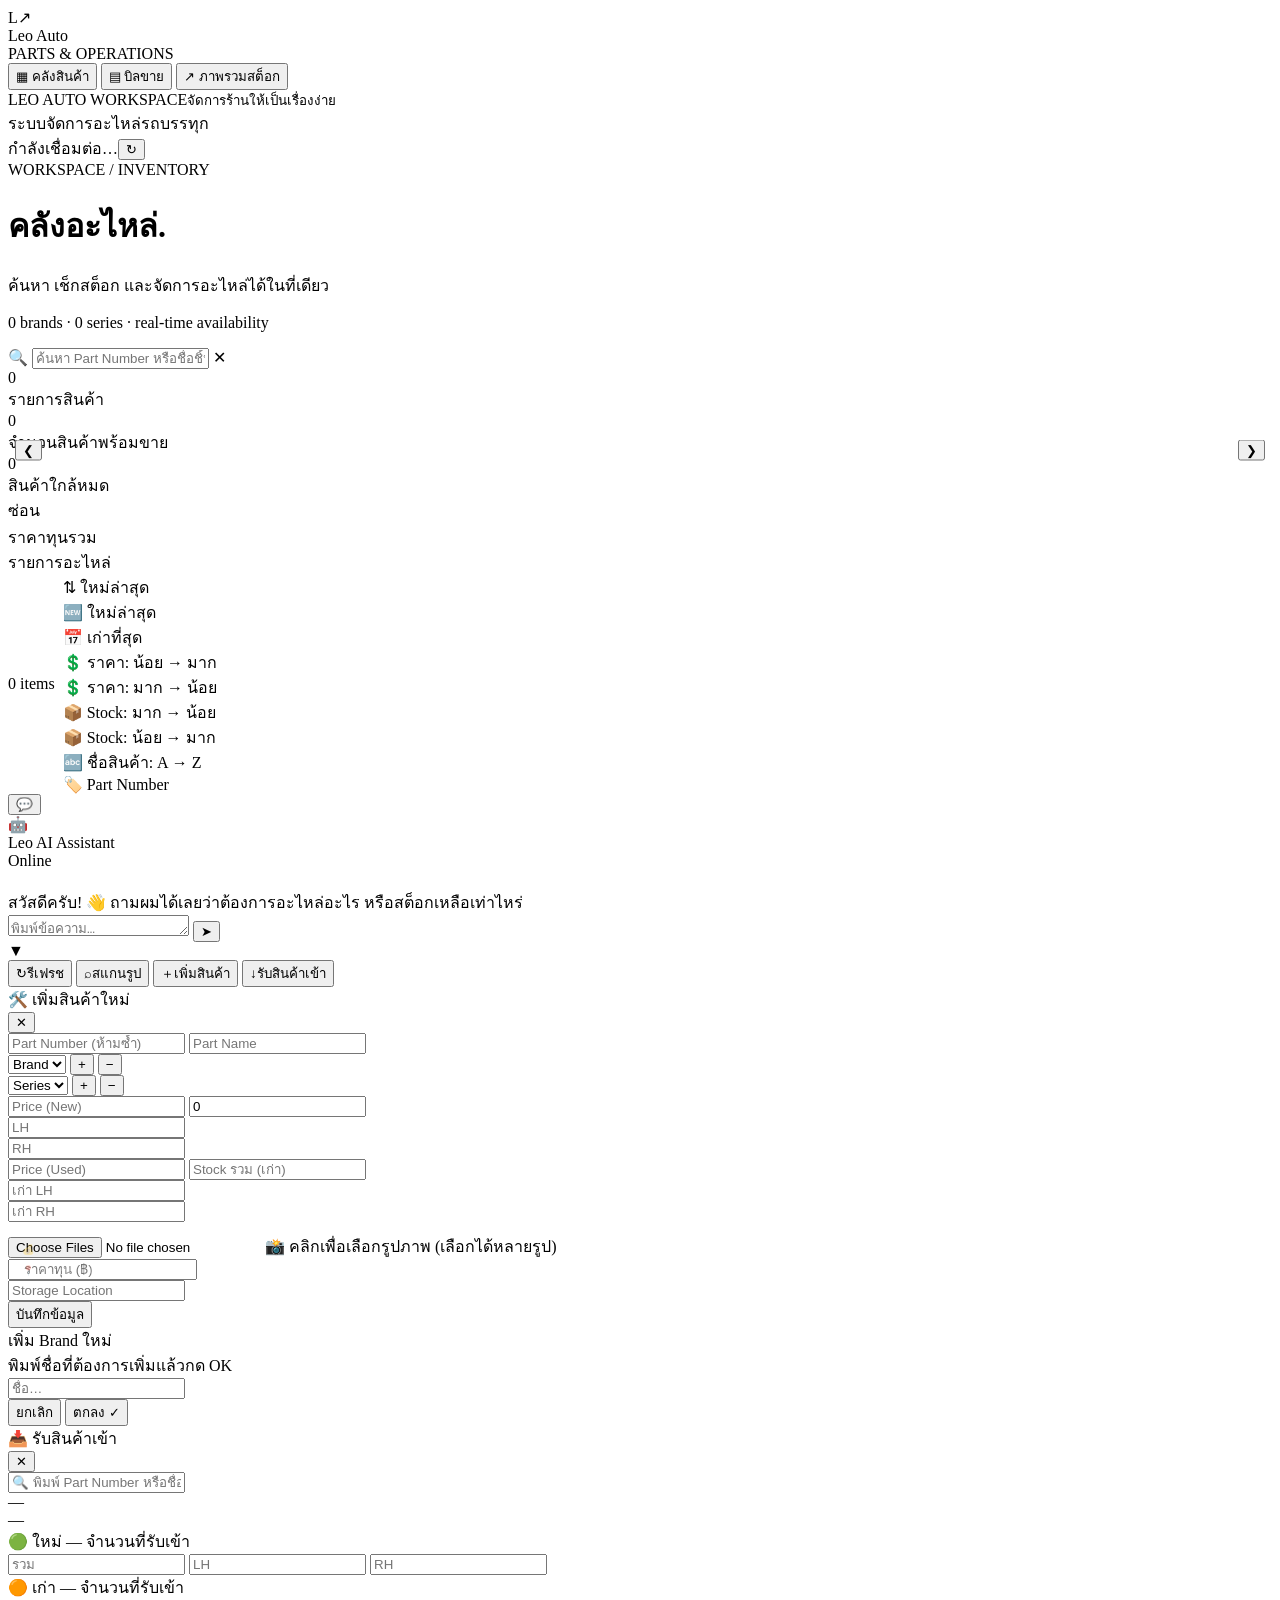
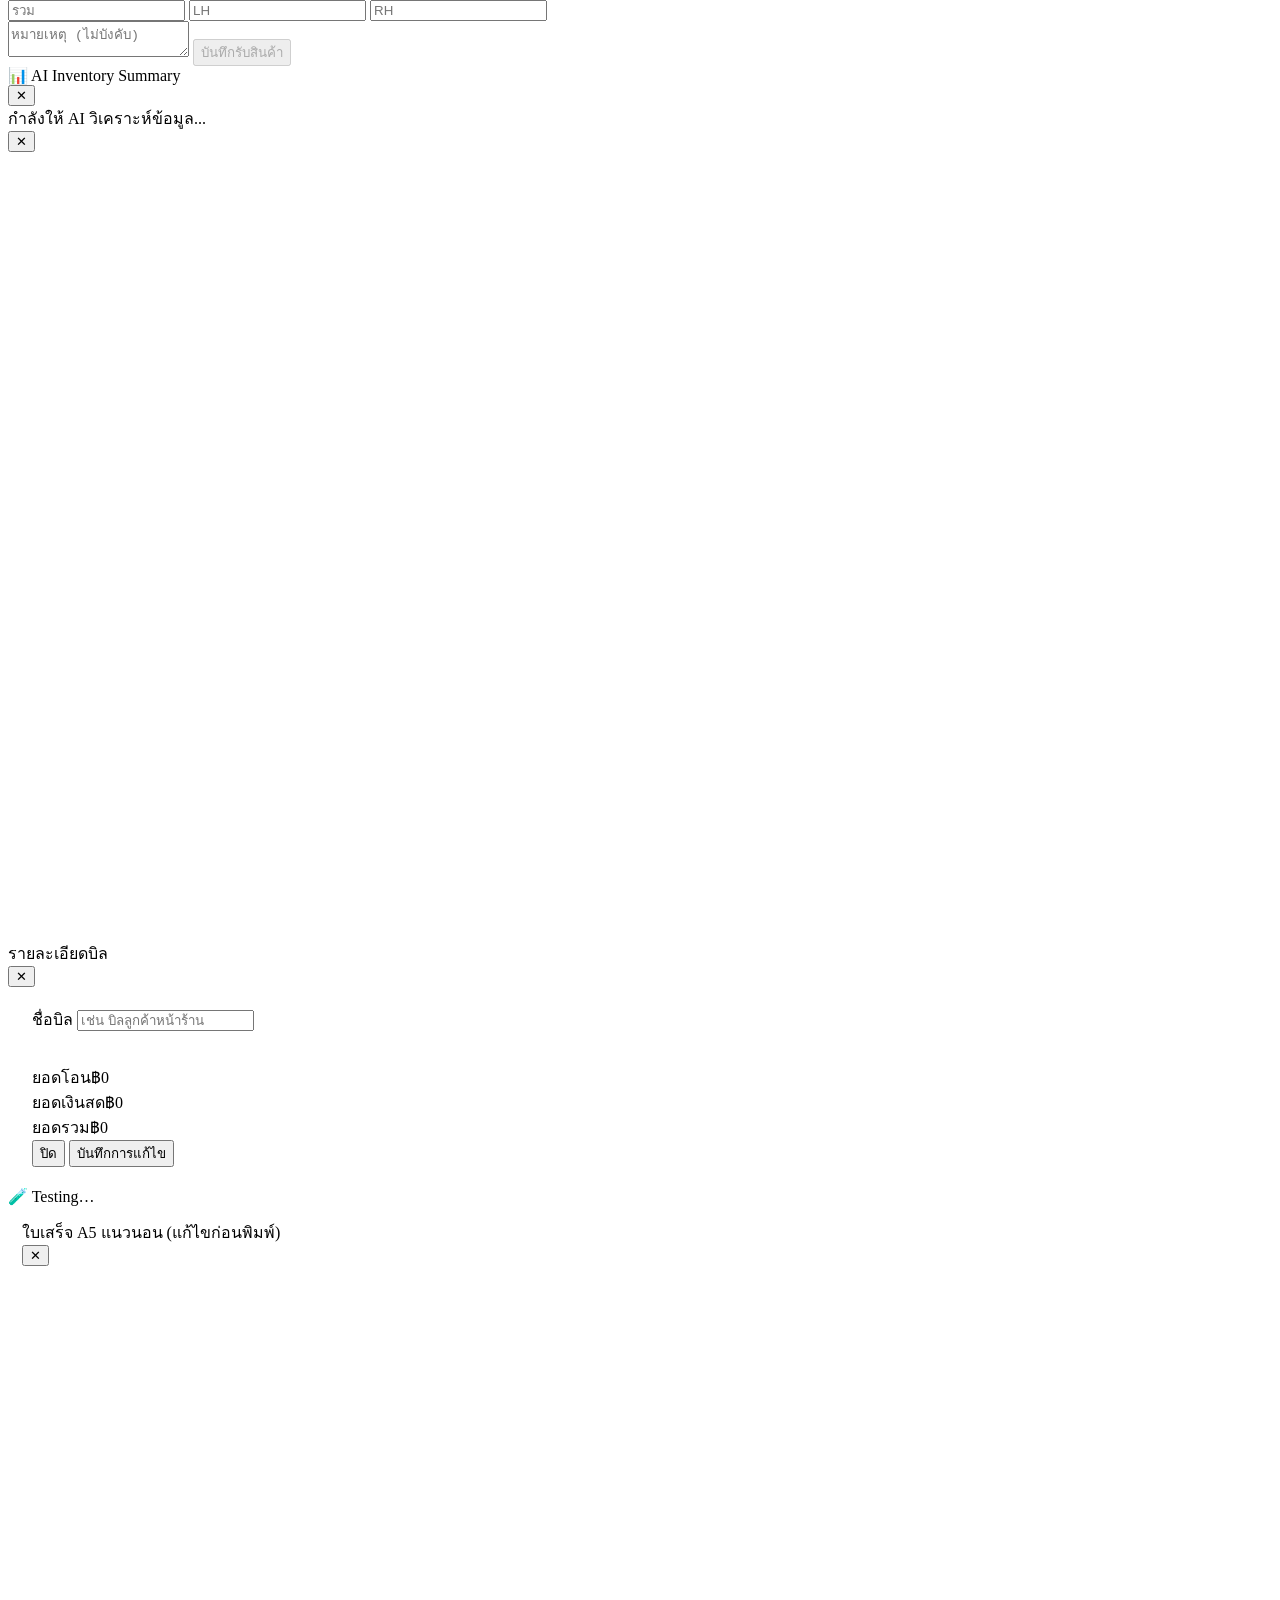
==== commit ecc048fc: "Redesign responsive inventory, orders and stock workspace" ====
--- a/frontend/index.html
+++ b/frontend/index.html
@@ -1,7730 +1,580 @@
-﻿<!DOCTYPE html>
-<html lang="th">
-<head>
-<meta charset="UTF-8">
-<meta name="viewport" content="width=device-width, initial-scale=1.0">
-<link rel="preconnect" href="https://fonts.googleapis.com">
-<link rel="preconnect" href="https://fonts.gstatic.com" crossorigin>
-<link href="https://fonts.googleapis.com/css2?family=Prompt:wght@300;400;500;600;700&family=Sarabun:wght@300;400;500;600;700&display=swap" rel="stylesheet">
-<style>
-  * { margin: 0; padding: 0; box-sizing: border-box; }
-
-  /* ── FANCY ALERT/CONFIRM/PROMPT (replace native alert/confirm/prompt) ── */
-  .fancy-prompt-overlay{
-    position:fixed; inset:0; z-index:3000;
-    background:rgba(0,0,0,0.7); backdrop-filter: blur(10px);
-    display:none; align-items:center; justify-content:center; padding:20px;
-  }
-  .fancy-prompt-overlay.open{ display:flex; }
-
-  .fancy-prompt-box{
-    background: rgba(16, 16, 28, 0.98);
-    border: 0.5px solid rgba(255,255,255,0.14);
-    border-radius: 22px;
-    width: 100%;
-    max-width: 520px;
-    padding: 24px;
-    box-shadow: 0 40px 80px rgba(0,0,0,0.75), 0 0 0 0.5px rgba(255,255,255,0.07);
-    animation: modalIn 0.25s cubic-bezier(0.34, 1.56, 0.64, 1) both;
-  }
-  .fancy-prompt-title{
-    font-size: 15px;
-    font-weight: 700;
-    letter-spacing: -0.3px;
-    margin-bottom: 8px;
-    color: rgba(255,255,255,0.92);
-  }
-  .fancy-prompt-message{
-    font-size: 13.5px;
-    line-height: 1.6;
-    color: rgba(255,255,255,0.78);
-    white-space: pre-wrap;
-    margin-bottom: 16px;
-  }
-  .fancy-prompt-input{
-    width: 100%;
-    padding: 12px 14px;
-    border-radius: 12px;
-    background: rgba(255,255,255,0.06);
-    color: white;
-    border: 0.5px solid rgba(255,255,255,0.14);
-    font-family: inherit;
-    font-size: 14px;
-    outline: none;
-    transition: border-color 0.2s, background 0.2s;
-    margin-bottom: 16px;
-  }
-  .fancy-prompt-input:focus{
-    border-color: rgba(96,165,250,0.5);
-    background: rgba(255,255,255,0.08);
-  }
-  .fancy-prompt-btnrow{ display:flex; gap: 10px; }
-  .fancy-prompt-btn{
-    flex:1;
-    padding: 12px;
-    border-radius: 12px;
-    font-family: inherit;
-    font-size: 13px;
-    font-weight: 600;
-    cursor: pointer;
-    transition: all 0.2s;
-    border: 0.5px solid rgba(255,255,255,0.12);
-    color: rgba(255,255,255,0.68);
-    background: rgba(255,255,255,0.07);
-  }
-  .fancy-prompt-btn:hover{ background: rgba(255,255,255,0.12); color:#fff; }
-  .fancy-prompt-btn.primary{
-    background: linear-gradient(135deg, #2563eb, #7c3aed);
-    border: none;
-    color: #fff;
-  }
-  .fancy-prompt-btn.primary:hover{
-    transform: scale(1.02);
-    box-shadow: 0 4px 16px rgba(37,99,235,0.5);
-  }
-
-  @media (max-width: 520px){
-    .fancy-prompt-box{ padding: 18px; }
-  }
-
-  body {
-    font-family: 'Prompt', 'Sarabun', -apple-system, BlinkMacSystemFont, 'Segoe UI', sans-serif;
-    background: #0a0a0f;
-    color: #f5f5f7;
-    min-height: 100vh;
-    overflow-x: hidden;
-  }
-  body.modal-lock {
-    position: fixed;
-    width: 100%;
-    overflow: hidden;
-  }
-
-  .bg-orbs {
-    position: fixed; inset: 0; pointer-events: none; z-index: 0;
-  }
-  .orb {
-    position: absolute; border-radius: 50%; filter: blur(80px); opacity: 0.18;
-    animation: floatOrb 12s ease-in-out infinite;
-  }
-  .orb1 { width: 500px; height: 500px; background: #2563eb; top: -100px; left: -100px; animation-delay: 0s; }
-  .orb2 { width: 400px; height: 400px; background: #7c3aed; top: 30%; right: -80px; animation-delay: -4s; }
-  .orb3 { width: 350px; height: 350px; background: #0ea5e9; bottom: -80px; left: 30%; animation-delay: -8s; }
-
-  @keyframes floatOrb {
-    0%, 100% { transform: translate(0,0) scale(1); }
-    33% { transform: translate(30px, -30px) scale(1.05); }
-    66% { transform: translate(-20px, 20px) scale(0.96); }
-  }
-
-  .app-wrapper {
-    position: relative; z-index: 1;
-    max-width: 1600px; margin: 0 auto; padding: 20px 24px 60px;
-  }
-
-  /* NAV */
-  .nav {
-    display: flex; align-items: center; justify-content: space-between;
-    padding: 14px 20px;
-    background: rgba(255,255,255,0.05);
-    backdrop-filter: blur(20px) saturate(180%);
-    border: 0.5px solid rgba(255,255,255,0.12);
-    border-radius: 18px;
-    margin-bottom: 32px;
-    animation: fadeDown 0.6s ease both;
-  }
-  .nav-brand { display: flex; align-items: center; gap: 10px; }
-  .nav-icon {
-    width: 34px; height: 34px; border-radius: 10px;
-    background: linear-gradient(135deg, #2563eb, #7c3aed);
-    display: flex; align-items: center; justify-content: center;
-    font-size: 16px;
-  }
-  .nav-title { font-size: 15px; font-weight: 600; letter-spacing: -0.3px; }
-  .nav-sub { font-size: 11px; color: rgba(255,255,255,0.45); margin-top: 1px; }
-  .nav-pills { display: flex; gap: 6px; }
-  .nav-pill {
-    padding: 6px 14px; border-radius: 20px; font-size: 12px; font-weight: 500;
-    background: rgba(255,255,255,0.07); border: 0.5px solid rgba(255,255,255,0.1);
-    color: rgba(255,255,255,0.6); cursor: pointer;
-    transition: all 0.2s ease;
-  }
-  .nav-pill:hover, .nav-pill.active {
-    background: rgba(255,255,255,0.14); color: #fff;
-    border-color: rgba(255,255,255,0.2);
-  }
-
-  /* HERO */
-  .hero { text-align: center; margin-bottom: 36px; animation: fadeUp 0.7s 0.1s ease both; }
-  .hero h1 { font-size: 40px; font-weight: 300; letter-spacing: -1.5px; line-height: 1.15; margin-bottom: 8px; }
-  .hero h1 span {
-    font-weight: 700;
-    background: linear-gradient(90deg, #60a5fa 0%, #a78bfa 50%, #f472b6 100%);
-    -webkit-background-clip: text; -webkit-text-fill-color: transparent;
-    background-clip: text;
-  }
-  .hero p { font-size: 14px; color: rgba(255,255,255,0.4); font-weight: 300; letter-spacing: 0.3px; }
-
-  .search-bar {
-    display: flex; align-items: center; gap: 12px;
-    background: rgba(255,255,255,0.07);
-    backdrop-filter: blur(20px);
-    border: 0.5px solid rgba(255,255,255,0.14);
-    border-radius: 16px;
-    padding: 12px 18px;
-    margin: 20px auto 0; max-width: 560px;
-    transition: all 0.3s ease;
-  }
-  .search-bar:focus-within {
-    border-color: rgba(96,165,250,0.5);
-    background: rgba(255,255,255,0.09);
-    box-shadow: 0 0 0 3px rgba(96,165,250,0.12);
-  }
-  .search-bar input {
-    flex: 1; background: none; border: none; outline: none;
-    color: #f5f5f7; font-size: 15px; font-family: inherit;
-  }
-  .search-bar input::placeholder { color: rgba(255,255,255,0.28); }
-  .search-icon { color: rgba(255,255,255,0.35); font-size: 16px; }
-  .search-clear {
-    cursor: pointer; color: rgba(255,255,255,0.3); font-size: 14px; line-height: 1;
-    padding: 2px 4px; border-radius: 6px; transition: all 0.2s; display: none;
-  }
-  .search-clear:hover { color: rgba(255,255,255,0.8); background: rgba(255,255,255,0.1); }
-
-  /* FILTER CHIPS */
-  .filters { display: flex; gap: 8px; flex-wrap: wrap; margin-bottom: 28px; animation: fadeUp 0.7s 0.2s ease both; }
-  .chip {
-    padding: 7px 16px; border-radius: 20px; font-size: 12px; font-weight: 500;
-    background: rgba(255,255,255,0.06); border: 0.5px solid rgba(255,255,255,0.1);
-    color: rgba(255,255,255,0.55); cursor: pointer; transition: all 0.22s cubic-bezier(0.34,1.56,0.64,1);
-    user-select: none;
-  }
-  .chip:hover { transform: scale(1.04); background: rgba(255,255,255,0.11); color: #fff; }
-  .chip.active {
-    background: rgba(96,165,250,0.2); border-color: rgba(96,165,250,0.5);
-    color: #93c5fd;
-  }
-  .chip-label { font-size: 11px; color: rgba(255,255,255,0.3); align-self: center; padding: 0 4px; }
-
-  .add-btn-modal {
-    background: rgba(255,255,255,0.08);
-    border: 0.5px solid rgba(255,255,255,0.18);
-    color: rgba(255,255,255,0.92);
-    border-radius: 10px;
-    font-size: 18px;
-    cursor: pointer;
-    transition: all 0.2s ease;
-    width: 42px;
-    height: 42px;
-    display: flex;
-    align-items: center;
-    justify-content: center;
-    flex-shrink: 0;
-  }
-  .add-btn-modal:hover {
-    background: rgba(96,165,250,0.2);
-    border-color: rgba(96,165,250,0.5);
-    color: #93c5fd;
-    transform: scale(1.08);
-  }
-  .del-btn-modal {
-    background: rgba(255,255,255,0.06);
-    border: 0.5px solid rgba(255,255,255,0.14);
-    color: rgba(255,100,100,0.7);
-    border-radius: 10px;
-    font-size: 20px;
-    font-weight: 300;
-    cursor: pointer;
-    transition: all 0.2s ease;
-    width: 42px;
-    height: 42px;
-    display: flex;
-    align-items: center;
-    justify-content: center;
-    flex-shrink: 0;
-    line-height: 1;
-  }
-  .del-btn-modal:hover {
-    background: rgba(220,38,38,0.2);
-    border-color: rgba(220,38,38,0.5);
-    color: #fca5a5;
-    transform: scale(1.08);
-  }
-
-  /* STATS */
-  .stats { display: grid; grid-template-columns: repeat(4, 1fr); gap: 12px; margin-bottom: 28px; animation: fadeUp 0.7s 0.3s ease both; }
-  .stat-card {
-    background: rgba(255,255,255,0.05); backdrop-filter: blur(12px);
-    border: 0.5px solid rgba(255,255,255,0.1); border-radius: 18px;
-    padding: 18px 20px; transition: all 0.3s ease; position: relative; overflow: hidden;
-  }
-  .stat-card::before {
-    content: ''; position: absolute; top: 0; left: 0; right: 0; height: 2px;
-    opacity: 0; transition: opacity 0.3s;
-  }
-  .stat-card:nth-child(1)::before { background: linear-gradient(90deg, #60a5fa, transparent); }
-  .stat-card:nth-child(2)::before { background: linear-gradient(90deg, #34d399, transparent); }
-  .stat-card:nth-child(3)::before { background: linear-gradient(90deg, #fbbf24, transparent); }
-  .stat-card:nth-child(4)::before { background: linear-gradient(90deg, #a78bfa, transparent); }
-  .stat-card:hover::before { opacity: 1; }
-  .stat-card:hover { transform: translateY(-3px); background: rgba(255,255,255,0.08); box-shadow: 0 12px 32px rgba(0,0,0,0.3); }
-  .stat-val { font-size: 26px; font-weight: 700; letter-spacing: -1px; }
-  .stat-lbl { font-size: 11px; color: rgba(255,255,255,0.4); margin-top: 3px; font-weight: 300; }
-  .stat-lbl-breakdown { font-size: 10px; color: rgba(255,255,255,0.5); margin-top: 6px; line-height: 1.4; font-weight: 300; }
-  .stat-dot { width: 7px; height: 7px; border-radius: 50%; margin-bottom: 12px; box-shadow: 0 0 8px currentColor; }
-  .dot-blue { background: #60a5fa; color: #60a5fa; }
-  .dot-purple { background: #a78bfa; color: #a78bfa; }
-  .dot-green { background: #34d399; color: #34d399; }
-  .dot-amber { background: #fbbf24; color: #fbbf24; }
-
-  /* PRODUCT GRID */
-  .section-header {
-    display: flex; align-items: center; justify-content: space-between;
-    margin-bottom: 16px; animation: fadeUp 0.7s 0.35s ease both;
-    position: relative; z-index: 60;
-  }
-  .section-title { font-size: 18px; font-weight: 600; letter-spacing: -0.4px; }
-  .section-count { font-size: 12px; color: rgba(255,255,255,0.35); }
-  .sort-btn {
-    display: flex; align-items: center; gap: 6px; padding: 6px 14px;
-    background: rgba(255,255,255,0.06); border: 0.5px solid rgba(255,255,255,0.1);
-    border-radius: 10px; font-size: 12px; color: rgba(255,255,255,0.5); cursor: pointer;
-    transition: all 0.2s;
-  }
-  .sort-btn:hover { background: rgba(255,255,255,0.1); color: #fff; }
-
-  .grid { display: grid; grid-template-columns: repeat(5, 1fr); gap: 16px; }
-
-  .card {
-    background: rgba(255,255,255,0.05);
-    backdrop-filter: blur(20px) saturate(150%);
-    border: 0.5px solid rgba(255,255,255,0.1);
-    border-radius: 20px; overflow: hidden;
-    cursor: pointer; transition: all 0.3s cubic-bezier(0.25, 0.46, 0.45, 0.94);
-    animation: fadeUp 0.5s ease both;
-  }
-  .card:hover {
-    transform: translateY(-8px) scale(1.015);
-    border-color: rgba(96,165,250,0.3);
-    background: rgba(255,255,255,0.08);
-    box-shadow: 0 28px 56px rgba(0,0,0,0.45), 0 0 0 0.5px rgba(96,165,250,0.2), 0 0 24px rgba(96,165,250,0.08);
-  }
-
-  .card-body { padding: 16px; }
-  .card-brand {
-    display: flex; align-items: center; justify-content: space-between; width: 100%; gap: 4px;
-    font-size: 10px; font-weight: 600; letter-spacing: 0.8px; text-transform: uppercase;
-    color: #60a5fa; margin-bottom: 6px;
-  }
-  .card-side-badge { font-size:9px; font-weight:700; letter-spacing:0.5px; padding:1px 5px; border-radius:4px; text-transform:uppercase; flex-shrink:0; }
-  .card-side-L { background:rgba(96,165,250,0.18); color:#93c5fd; }
-  .card-side-R { background:rgba(251,146,60,0.18); color:#fdba74; }
-  .card-side-LR { background:rgba(167,139,250,0.18); color:#c4b5fd; }
-  .card-side-new { background:rgba(52,211,153,0.15); color:#6ee7b7; }
-  .card-side-used { background:rgba(251,146,60,0.15); color:#fdba74; }
-  .card-side-badges { display:flex; gap:3px; flex-wrap:nowrap; flex-shrink:0; }
-  .card-name { font-size: 14px; font-weight: 500; letter-spacing: -0.2px; line-height: 1.35; margin-bottom: 10px; }
-  .card-meta { display: flex; align-items: center; justify-content: space-between; }
-  .card-price { font-size: 18px; font-weight: 600; letter-spacing: -0.5px; color: #f5f5f7; }
-  .card-meta {
-    flex-wrap: wrap;
-    gap: 8px;
-  }
-  .price-stock-container {
-    display: flex;
-    gap: 8px;
-    width: 100%;
-  }
-  .price-stock-group {
-    flex: 1;
-    padding: 8px 10px;
-    border-radius: 10px;
-    border: 1px solid;
-    display: flex;
-    justify-content: space-between;
-    align-items: center;
-  }
-  .new-item {
-    border-color: rgba(52, 211, 153, 0.4);
-  }
-  .used-item {
-    border-color: rgba(251, 191, 36, 0.4);
-  }
-  .price-stock-group .card-price {
-    font-size: 16px;
-  }
-  .card-stock {
-    font-size: 11px; padding: 4px 10px; border-radius: 20px; font-weight: 500;
-  }
-
-  /* Mobile: make catalog readable (2 cards per row) */
-  @media (max-width: 768px) {
-    .app-wrapper {
-      padding: 14px 12px 110px;
-    }
-    .grid {
-      grid-template-columns: repeat(2, minmax(0, 1fr)) !important;
-      gap: 10px;
-    }
-    .card {
-      border-radius: 14px;
-    }
-    .card-body {
-      padding: 10px;
-    }
-    .card-brand {
-      font-size: 9px;
-      margin-bottom: 4px;
-    }
-    .card-name {
-      font-size: 12px;
-      line-height: 1.3;
-      margin-bottom: 8px;
-    }
-    .price-stock-group {
-      padding: 6px 8px;
-    }
-    .price-stock-group .card-price {
-      font-size: 13px;
-    }
-    .card-stock {
-      font-size: 10px;
-      padding: 2px 8px;
-    }
-
-    /* Analytics mobile layout */
-    #page-analytics {
-      padding-bottom: 130px;
-      overflow-x: hidden;
-    }
-    #si-kpi-row {
-      grid-template-columns: repeat(2, minmax(0, 1fr)) !important;
-      gap: 10px !important;
-    }
-    #si-tabs {
-      margin-bottom: 14px !important;
-    }
-    #si-main-grid {
-      grid-template-columns: 1fr !important;
-      gap: 12px !important;
-    }
-    #si-right-panel {
-      gap: 12px !important;
-    }
-    #si-table-head {
-      padding: 12px 12px 10px !important;
-      gap: 8px;
-      align-items: flex-start !important;
-      flex-direction: column;
-    }
-    #si-search {
-      width: 100% !important;
-    }
-    #si-table-card {
-      min-width: 0;
-    }
-    #si-table {
-      min-width: 740px;
-    }
-  }
-  .stock-ok { background: rgba(52,211,153,0.15); color: #6ee7b7; border: 0.5px solid rgba(52,211,153,0.25); }
-  .stock-low { background: rgba(251,191,36,0.15); color: #fcd34d; border: 0.5px solid rgba(251,191,36,0.25); }
-  .stock-out { background: rgba(248,113,113,0.15); color: #fca5a5; border: 0.5px solid rgba(248,113,113,0.25); }
-
-  /* CHAT */
-  .chat-fab {
-    display: none;
-    position: fixed; bottom: 24px; right: 24px; z-index: 100;
-    width: 52px; height: 52px; border-radius: 50%;
-    background: linear-gradient(135deg, #2563eb, #7c3aed);
-    align-items: center; justify-content: center;
-    cursor: pointer; font-size: 20px;
-    box-shadow: 0 8px 24px rgba(37,99,235,0.5);
-    transition: all 0.3s cubic-bezier(0.34,1.56,0.64,1);
-    border: none; color: white;
-  }
-  .chat-fab:hover { transform: scale(1.12); box-shadow: 0 12px 32px rgba(37,99,235,0.6); }
-
-  .chat-panel {
-    display: none;
-    position: fixed; bottom: 90px; right: 24px; z-index: 99;
-    width: 370px;
-    background: rgba(18,18,30,0.95); backdrop-filter: blur(32px) saturate(180%);
-    border: 0.5px solid rgba(255,255,255,0.15); border-radius: 22px;
-    overflow: hidden;
-    transform: scale(0.92) translateY(20px); transform-origin: bottom right;
-    opacity: 0; pointer-events: none;
-    transition: all 0.35s cubic-bezier(0.34,1.56,0.64,1);
-    box-shadow: 0 32px 64px rgba(0,0,0,0.6);
-  }
-  .chat-panel.open { transform: scale(1) translateY(0); opacity: 1; pointer-events: all; }
-  .chat-header {
-    padding: 16px 18px; display: flex; align-items: center; gap: 12px;
-    border-bottom: 0.5px solid rgba(255,255,255,0.08);
-    background: rgba(255,255,255,0.03);
-  }
-  .chat-avatar {
-    width: 36px; height: 36px; border-radius: 50%;
-    background: linear-gradient(135deg, #2563eb, #7c3aed);
-    display: flex; align-items: center; justify-content: center; font-size: 16px;
-    box-shadow: 0 4px 12px rgba(37,99,235,0.4);
-  }
-  .chat-name { font-size: 14px; font-weight: 600; }
-  .chat-status { font-size: 11px; color: #34d399; display: flex; align-items: center; gap: 4px; }
-  .status-dot { width: 6px; height: 6px; border-radius: 50%; background: #34d399; animation: pulse 2s infinite; }
-  @keyframes pulse { 0%,100%{opacity:1} 50%{opacity:0.4} }
-
-  .chat-msgs { padding: 16px 16px 8px; min-height: 100px; max-height: 360px; overflow-y: auto; display: flex; flex-direction: column; gap: 8px; }
-  .msg-bubble {
-    background: rgba(255,255,255,0.07); border-radius: 14px 14px 14px 3px;
-    padding: 12px 14px; font-size: 13px; line-height: 1.55; color: rgba(255,255,255,0.85);
-    border: 0.5px solid rgba(255,255,255,0.08);
-  }
-  .msg-bubble.user-msg {
-    background: rgba(37,99,235,0.22); border-color: rgba(96,165,250,0.2);
-    border-radius: 14px 14px 3px 14px; align-self: flex-end;
-    color: rgba(255,255,255,0.92); text-align: right;
-  }
-  .chat-input-row {
-    display: flex; gap: 10px; padding: 12px 16px 16px; align-items: flex-end;
-    border-top: 0.5px solid rgba(255,255,255,0.06);
-    background: rgba(255,255,255,0.02);
-  }
-  .chat-input {
-    flex: 1; background: rgba(255,255,255,0.08); border: 0.5px solid rgba(255,255,255,0.14);
-    border-radius: 14px; padding: 11px 16px; color: #f5f5f7; font-size: 14px; font-family: inherit;
-    outline: none; transition: all 0.2s; resize: none; min-height: 44px; max-height: 120px;
-    line-height: 1.4;
-  }
-  .chat-input:focus { border-color: rgba(96,165,250,0.5); background: rgba(255,255,255,0.1); box-shadow: 0 0 0 3px rgba(96,165,250,0.1); }
-  .chat-input::placeholder { color: rgba(255,255,255,0.3); }
-  .chat-send {
-    width: 44px; height: 44px; border-radius: 14px;
-    background: linear-gradient(135deg, #2563eb, #7c3aed);
-    border: none; cursor: pointer; display: flex; align-items: center; justify-content: center;
-    font-size: 16px; color: white; transition: all 0.2s; flex-shrink: 0;
-    box-shadow: 0 4px 14px rgba(37,99,235,0.45);
-  }
-  .chat-send:hover { transform: scale(1.08); box-shadow: 0 6px 20px rgba(37,99,235,0.6); }
-
-  /* ANIMATIONS */
-  @keyframes fadeUp {
-    from { opacity: 0; transform: translateY(18px); }
-    to { opacity: 1; transform: translateY(0); }
-  }
-  @keyframes fadeDown {
-    from { opacity: 0; transform: translateY(-12px); }
-    to { opacity: 1; transform: translateY(0); }
-  }
-
-  /* BOTTOM BAR */
-  .bottom-bar {
-    position: fixed; bottom: 0; left: 0; right: 0; z-index: 50;
-    display: flex; flex-direction: column; align-items: center;
-    pointer-events: none;
-    transition: transform 0.4s cubic-bezier(0.34, 1.56, 0.64, 1);
-  }
-  .bottom-bar.hidden {
-    transform: translateY(calc(100% - 24px));
-  }
-
-  .dock-toggle {
-    pointer-events: all;
-    width: 48px; height: 22px;
-    background: rgba(20,20,35,0.85);
-    backdrop-filter: blur(24px);
-    border: 0.5px solid rgba(255,255,255,0.12);
-    border-bottom: none;
-    border-radius: 10px 10px 0 0;
-    display: flex; align-items: center; justify-content: center;
-    cursor: pointer;
-    transition: background 0.2s;
-    margin-bottom: -1px;
-  }
-  .dock-toggle:hover { background: rgba(40,40,60,0.95); }
-  .dock-toggle-arrow {
-    font-size: 11px;
-    color: rgba(255,255,255,0.45);
-    transition: transform 0.4s cubic-bezier(0.34, 1.56, 0.64, 1), color 0.2s;
-    user-select: none;
-  }
-  .bottom-bar.hidden .dock-toggle-arrow {
-    transform: rotate(180deg);
-    color: rgba(255,255,255,0.75);
-  }
-
-  .dock {
-    display: flex; gap: 4px; padding: 8px 12px 16px;
-    background: rgba(20,20,35,0.85); backdrop-filter: blur(24px);
-    border: 0.5px solid rgba(255,255,255,0.1);
-    border-bottom: none;
-    border-radius: 20px 20px 0 0;
-    pointer-events: all;
-    box-shadow: 0 -4px 32px rgba(0,0,0,0.4);
-  }
-  .dock-btn {
-    display: flex; flex-direction: column; align-items: center; gap: 3px;
-    padding: 8px 16px; border-radius: 14px; cursor: pointer;
-    background: none; border: none; color: rgba(255,255,255,0.45);
-    font-size: 10px; font-family: inherit; transition: all 0.2s ease;
-  }
-  .dock-btn:hover, .dock-btn.active { background: rgba(255,255,255,0.1); color: #fff; }
-  .dock-btn .icon { font-size: 20px; margin-bottom: 1px; }
-
-  ::-webkit-scrollbar { width: 4px; }
-  ::-webkit-scrollbar-track { background: transparent; }
-  ::-webkit-scrollbar-thumb { background: rgba(255,255,255,0.15); border-radius: 4px; }
-
-  /* Empty state */
-  .empty-state {
-    grid-column: 1 / -1;
-    text-align: center;
-    padding: 64px 20px;
-    animation: fadeUp 0.5s ease both;
-  }
-  .empty-icon {
-    font-size: 56px; margin-bottom: 16px; opacity: 0.35;
-    filter: grayscale(0.3);
-  }
-  .empty-title { font-size: 17px; font-weight: 600; color: rgba(255,255,255,0.45); margin-bottom: 8px; }
-  .empty-sub { font-size: 13px; color: rgba(255,255,255,0.22); margin-bottom: 22px; }
-  .empty-clear-btn {
-    display: inline-block; padding: 10px 26px; border-radius: 12px;
-    background: rgba(96,165,250,0.12); border: 0.5px solid rgba(96,165,250,0.3);
-    color: #93c5fd; font-size: 13px; cursor: pointer; font-family: inherit;
-    transition: all 0.2s;
-  }
-  .empty-clear-btn:hover { background: rgba(96,165,250,0.22); transform: translateY(-1px); }
-
-  /* Scan button pulse when active */
-  @keyframes scanPulse {
-    0%, 100% { box-shadow: 0 0 0 0 rgba(96,165,250,0); }
-    50% { box-shadow: 0 0 0 6px rgba(96,165,250,0.25); }
-  }
-  .dock-btn.scanning .icon { animation: scanPulse 1.2s ease-in-out infinite; border-radius: 50%; }
-
-  /* Card image with placeholder */
-  .card-img-wrap {
-    width: 100%; height: 168px; overflow: hidden; position: relative;
-    border-bottom: 0.5px solid rgba(255,255,255,0.07);
-  }
-  .card-img-wrap img {
-    position: absolute; inset: 0;
-    width: 100%; height: 100%; object-fit: cover;
-    transition: opacity 0.45s ease; z-index: 2;
-  }
-  .card-img-placeholder {
-    position: absolute; inset: 0; z-index: 1;
-    background: linear-gradient(135deg, rgba(37,99,235,0.1), rgba(124,58,237,0.1));
-    display: flex; flex-direction: column;
-    align-items: center; justify-content: center; gap: 8px;
-    font-size: 40px; color: rgba(255,255,255,0.08);
-  }
-
-  /* BUTTONS */
-  .btn-action {
-    background: rgba(255, 255, 255, 0.08);
-    border: 0.5px solid rgba(255, 255, 255, 0.1);
-    color: white;
-    padding: 6px 14px;
-    border-radius: 10px;
-    cursor: pointer;
-    font-size: 11px;
-    font-family: inherit;
-    font-weight: 500;
-    transition: all 0.3s ease;
-  }
-  .btn-edit:hover {
-    background: #ca8a04;
-    transform: translateY(-2px);
-    box-shadow: 0 0 15px rgba(202, 138, 4, 0.5);
-  }
-  .btn-del:hover {
-    background: #dc2626;
-    transform: translateY(-2px);
-    box-shadow: 0 0 15px rgba(220, 38, 38, 0.5);
-  }
-
-  .btn-primary {
-    background: linear-gradient(135deg, #2563eb, #7c3aed);
-    border: none;
-    color: white;
-    padding: 14px;
-    border-radius: 14px;
-    font-family: inherit;
-    font-weight: 600;
-    font-size: 15px;
-    cursor: pointer;
-    width: 100%;
-    margin-top: 16px;
-    transition: all 0.3s ease;
-  }
-  .btn-primary:hover {
-    transform: scale(1.02) translateY(-2px);
-    box-shadow: 0 8px 25px rgba(37, 99, 235, 0.6);
-  }
-
-  .hidden-file-input { display: none; }
-
-  .rainbow-btn {
-    display: flex;
-    align-items: center;
-    justify-content: center;
-    width: 100%;
-    padding: 14px;
-    margin-top: 12px;
-    border-radius: 12px;
-    background: rgba(255, 255, 255, 0.05);
-    border: 1px dashed rgba(255, 255, 255, 0.3);
-    color: white;
-    font-size: 14px;
-    font-weight: 500;
-    cursor: pointer;
-    transition: all 0.3s ease;
-    position: relative;
-    z-index: 1;
-    overflow: hidden;
-  }
-  .rainbow-btn::before {
-    content: "";
-    position: absolute;
-    top: 0; left: 0; right: 0; bottom: 0;
-    background: linear-gradient(90deg, #ff0000, #ff7f00, #ffff00, #00ff00, #0000ff, #4b0082, #9400d3, #ff0000);
-    background-size: 400%;
-    z-index: -1;
-    opacity: 0;
-    transition: opacity 0.3s ease;
-  }
-  .rainbow-btn:hover::before {
-    opacity: 1;
-    animation: rainbowSpin 2s linear infinite;
-  }
-  .rainbow-btn:hover {
-    border-color: transparent;
-    box-shadow: 0 0 20px rgba(255, 255, 255, 0.2);
-    text-shadow: 0 2px 4px rgba(0,0,0,0.6);
-    transform: translateY(-2px);
-  }
-
-  /* --- Orders View --- */
-  .orders-grid {
-    display: grid;
-    /* Stack panels vertically and make them full-width */
-    grid-template-columns: 1fr;
-    gap: 18px;
-    align-items: stretch;
-  }
-  .card-view {
-    background: rgba(255,255,255,0.05);
-    backdrop-filter: blur(20px);
-    border: 0.5px solid rgba(255,255,255,0.1);
-    border-radius: 20px;
-    padding: 24px;
-    display: flex;
-    flex-direction: column;
-  }
-  .card-view-header {
-    display: flex;
-    justify-content: space-between;
-    align-items: baseline;
-    margin-bottom: 20px;
-    padding-bottom: 16px;
-    border-bottom: 0.5px solid rgba(255,255,255,0.1);
-  }
-  .card-view-title {
-    font-size: 18px;
-    font-weight: 600;
-  }
-  .bill-date {
-    font-size: 12px;
-    color: rgba(255,255,255,0.5);
-  }
-  #order-search-results {
-    margin-top: 8px;
-    background: rgba(0,0,0,0.2);
-    border-radius: 12px;
-    max-height: 250px;
-    overflow-y: auto;
-  }
-  .order-search-item {
-    padding: 12px 16px;
-    cursor: pointer;
-    border-bottom: 0.5px solid rgba(255,255,255,0.08);
-    display: flex;
-    justify-content: space-between;
-    align-items: center;
-  }
-  .order-search-item:last-child { border-bottom: none; }
-  .order-search-item:hover { background: rgba(96,165,250,0.1); }
-  .order-search-name { font-size: 13px; font-weight: 500; }
-  .order-search-pn { font-size: 11px; color: rgba(255,255,255,0.4); }
-
-  #order-items-container {
-    margin-top: 20px;
-    display: flex;
-    flex-direction: column;
-    gap: 12px;
-    min-height: 100px;
-    flex-grow: 1;
-    overflow-y: auto;
-  }
-  .order-item-card {
-    background: rgba(0,0,0,0.2);
-    border-radius: 12px;
-    padding: 14px;
-    display: grid;
-    grid-template-columns: 1fr auto auto;
-    gap: 12px;
-    align-items: center;
-  }
-  .order-item-details .name { font-size: 13px; font-weight: 500; }
-  .order-item-details .price { font-size: 11px; color: rgba(255,255,255,0.5); }
-  .order-item-qty {
-    display: flex;
-    align-items: center;
-    gap: 6px;
-  }
-  .order-item-qty input {
-    width: 45px;
-    background: rgba(255,255,255,0.1);
-    border: 0.5px solid rgba(255,255,255,0.2);
-    border-radius: 8px;
-    color: white;
-    text-align: center;
-    font-size: 13px;
-    padding: 6px;
-  }
-  .order-item-remove {
-    color: rgba(255,100,100,0.7);
-    cursor: pointer;
-    font-size: 18px;
-    padding: 4px;
-  }
-  .order-item-remove:hover { color: #fca5a5; }
-  .order-summary-row {
-    margin-top: 20px;
-    padding-top: 16px;
-    border-top: 0.5px solid rgba(255,255,255,0.1);
-    display: flex;
-    justify-content: space-between;
-    align-items: baseline;
-  }
-  .order-total-label { font-size: 14px; font-weight: 500; color: rgba(255,255,255,0.6); }
-  .order-total-value { font-size: 22px; font-weight: 700; }
-  .item-type-selector {
-    display: flex;
-    gap: 4px;
-    background: rgba(255,255,255,0.1);
-    border-radius: 8px;
-    padding: 4px;
-    font-size: 10px;
-  }
-  .type-btn {
-    padding: 4px 8px;
-    border-radius: 6px;
-    border: none;
-    background: transparent;
-    color: rgba(255,255,255,0.5);
-    cursor: pointer;
-  }
-  .type-btn.active {
-    background: rgba(0,0,0,0.3);
-    color: white;
-    font-weight: 500;
-  }
-  #bill-history-list {
-    display: flex;
-    flex-direction: column;
-    gap: 12px;
-    overflow-y: auto;
-    padding-right: 8px;
-    flex-grow: 1;
-  }
-  .bill-history-item {
-    background: rgba(0,0,0,0.2);
-    border-radius: 12px;
-    padding: 14px 18px;
-    display: grid;
-    grid-template-columns: 1fr auto auto;
-    gap: 16px;
-    align-items: center;
-    border: 0.5px solid transparent;
-    transition: all 0.2s;
-  }
-  .bill-history-item:hover {
-    background: rgba(0,0,0,0.3);
-    border-color: rgba(255,255,255,0.1);
-  }
-  .bill-info .name { font-size: 14px; font-weight: 500; cursor: pointer; }
-  .bill-info .name:hover { text-decoration: underline; }
-  .bill-info .date { font-size: 11px; color: rgba(255,255,255,0.4); margin-top: 2px; }
-  .bill-total { font-size: 16px; font-weight: 600; text-align: right; }
-  .bill-actions { display: flex; gap: 8px; }
-  .bill-action-btn {
-    width: 32px; height: 32px; display: flex; align-items: center; justify-content: center;
-    border-radius: 8px; cursor: pointer; transition: all 0.2s;
-    background: rgba(255,255,255,0.1);
-    color: rgba(255,255,255,0.6);
-    border: none;
-  }
-  .bill-action-btn.edit:hover { background: #ca8a04; color: white; }
-  .bill-action-btn.delete:hover { background: #dc2626; color: white; }
-
-  #billDetailModal .modal-content {
-    width: 500px;
-    max-width: 90vw;
-  }
-  #bill-detail-header {
-    display: flex;
-    justify-content: space-between;
-    align-items: baseline;
-    margin-bottom: 12px;
-  }
-  #bill-detail-name { font-size: 18px; font-weight: 600; }
-  #bill-detail-date { font-size: 12px; color: rgba(255,255,255,0.5); }
-  #bill-detail-items {
-    display: flex;
-    flex-direction: column;
-    gap: 8px;
-    margin: 16px 0;
-    max-height: 40vh;
-    overflow-y: auto;
-    padding-right: 8px;
-  }
-  .bill-detail-item {
-    display: grid;
-    grid-template-columns: 1fr auto;
-    padding: 8px 0;
-    border-bottom: 0.5px solid rgba(255,255,255,0.08);
-  }
-  .bill-detail-item:last-child { border: none; }
-  .bill-detail-item-info .name { font-size: 13px; }
-  .bill-detail-item-info .details { font-size: 11px; color: rgba(255,255,255,0.5); }
-  .bill-detail-item-total { font-size: 14px; font-weight: 500; align-self: center; }
-  #bill-detail-summary {
-    margin-top: 16px;
-    padding-top: 16px;
-    border-top: 0.5px solid rgba(255,255,255,0.1);
-    text-align: right;
-  }
-  #bill-detail-total-label { font-size: 14px; color: rgba(255,255,255,0.6); }
-  #bill-detail-total-value { font-size: 22px; font-weight: 700; margin-left: 12px; }
-
-  /* --- Invoice Template Modal --- */
-  .invoice-template-modal {
-    position: fixed;
-    inset: 0;
-    z-index: 2000;
-    background: rgba(0, 0, 0, 0.7);
-    backdrop-filter: blur(10px);
-    display: none;
-    align-items: center;
-    justify-content: center;
-    padding: 20px;
-  }
-  .invoice-template-modal.open {
-    display: flex;
-  }
-  .invoice-template-box {
-    background: rgba(16, 16, 28, 0.98);
-    border: 0.5px solid rgba(255, 255, 255, 0.14);
-    border-radius: 22px;
-    width: 100%;
-    max-width: 600px;
-    padding: 28px;
-    box-shadow: 0 40px 80px rgba(0, 0, 0, 0.75), 0 0 0 0.5px rgba(255, 255, 255, 0.07);
-    animation: modalIn 0.25s cubic-bezier(0.34, 1.56, 0.64, 1) both;
-  }
-  .invoice-template-title {
-    font-size: 18px;
-    font-weight: 700;
-    letter-spacing: -0.3px;
-    margin-bottom: 12px;
-    color: rgba(255, 255, 255, 0.92);
-  }
-  .invoice-template-sub {
-    font-size: 12px;
-    color: rgba(255, 255, 255, 0.55);
-    margin-bottom: 20px;
-  }
-  .invoice-template-form {
-    display: grid;
-    grid-template-columns: 1fr 1fr;
-    gap: 14px;
-    margin-bottom: 16px;
-  }
-  .invoice-template-form > div:nth-child(3),
-  .invoice-template-form > div:nth-child(4),
-  .invoice-template-form > div:nth-child(5) {
-    grid-column: 1 / -1;
-  }
-  .invoice-template-input-group label {
-    display: block;
-    font-size: 11px;
-    font-weight: 600;
-    color: rgba(255, 255, 255, 0.5);
-    margin-bottom: 6px;
-    letter-spacing: 0.3px;
-    text-transform: uppercase;
-  }
-  .invoice-template-input {
-    width: 100%;
-    padding: 12px 14px;
-    border-radius: 12px;
-    background: rgba(255, 255, 255, 0.06);
-    color: white;
-    border: 0.5px solid rgba(255, 255, 255, 0.14);
-    font-family: inherit;
-    font-size: 14px;
-    outline: none;
-    transition: border-color 0.2s, background 0.2s;
-  }
-  .invoice-template-input:focus {
-    border-color: rgba(96, 165, 250, 0.5);
-    background: rgba(255, 255, 255, 0.08);
-  }
-  .invoice-template-input::placeholder {
-    color: rgba(255, 255, 255, 0.3);
-  }
-  .invoice-template-buttons {
-    display: flex;
-    gap: 10px;
-  }
-  .invoice-template-btn {
-    flex: 1;
-    padding: 12px;
-    border-radius: 12px;
-    font-family: inherit;
-    font-size: 13px;
-    font-weight: 600;
-    cursor: pointer;
-    transition: all 0.2s;
-    border: 0.5px solid rgba(255, 255, 255, 0.12);
-    color: rgba(255, 255, 255, 0.68);
-    background: rgba(255, 255, 255, 0.07);
-  }
-  .invoice-template-btn:hover {
-    background: rgba(255, 255, 255, 0.12);
-    color: #fff;
-  }
-  .invoice-template-btn.primary {
-    background: linear-gradient(135deg, #2563eb, #7c3aed);
-    border: none;
-    color: #fff;
-  }
-  .invoice-template-btn.primary:hover {
-    transform: scale(1.02);
-    box-shadow: 0 4px 16px rgba(37, 99, 235, 0.5);
-  }
-
-  /* --- Orders View --- */
-  .orders-grid {
-    display: grid;
-    /* Stack panels vertically and make them full-width */
-    grid-template-columns: 1fr;
-    gap: 18px;
-    align-items: stretch;
-  }
-  .card-view {
-    background: rgba(255,255,255,0.05);
-    backdrop-filter: blur(20px);
-    border: 0.5px solid rgba(255,255,255,0.1);
-    border-radius: 20px;
-    padding: 24px;
-    display: flex;
-    flex-direction: column;
-  }
-  .card-view-header {
-    display: flex;
-    justify-content: space-between;
-    align-items: baseline;
-    margin-bottom: 20px;
-    padding-bottom: 16px;
-    border-bottom: 0.5px solid rgba(255,255,255,0.1);
-  }
-  .card-view-title {
-    font-size: 18px;
-    font-weight: 600;
-  }
-  .bill-date {
-    font-size: 12px;
-    color: rgba(255,255,255,0.5);
-  }
-  #order-search-results {
-    margin-top: 8px;
-    background: rgba(0,0,0,0.2);
-    border-radius: 12px;
-    max-height: 250px;
-    overflow-y: auto;
-  }
-  .order-search-item {
-    padding: 12px 16px;
-    cursor: pointer;
-    border-bottom: 0.5px solid rgba(255,255,255,0.08);
-    display: flex;
-    justify-content: space-between;
-    align-items: center;
-  }
-  .order-search-item:last-child { border-bottom: none; }
-  .order-search-item:hover { background: rgba(96,165,250,0.1); }
-  .order-search-name { font-size: 13px; font-weight: 500; }
-  .order-search-pn { font-size: 11px; color: rgba(255,255,255,0.4); }
-
-  #order-items-container {
-    margin-top: 20px;
-    display: flex;
-    flex-direction: column;
-    gap: 12px;
-    min-height: 100px;
-    flex-grow: 1;
-    overflow-y: auto;
-  }
-  .order-item-card {
-    background: rgba(0,0,0,0.2);
-    border-radius: 12px;
-    padding: 14px;
-    display: grid;
-    grid-template-columns: 1fr auto auto;
-    gap: 12px;
-    align-items: center;
-  }
-  .order-item-details .name { font-size: 13px; font-weight: 500; }
-  .order-item-details .price { font-size: 11px; color: rgba(255,255,255,0.5); }
-  .order-item-qty {
-    display: flex;
-    align-items: center;
-    gap: 6px;
-  }
-  .order-item-qty input {
-    width: 45px;
-    background: rgba(255,255,255,0.1);
-    border: 0.5px solid rgba(255,255,255,0.2);
-    border-radius: 8px;
-    color: white;
-    text-align: center;
-    font-size: 13px;
-    padding: 6px;
-  }
-  .order-item-remove {
-    color: rgba(255,100,100,0.7);
-    cursor: pointer;
-    font-size: 18px;
-    padding: 4px;
-  }
-  .order-item-remove:hover { color: #fca5a5; }
-  .order-summary-row {
-    margin-top: 20px;
-    padding-top: 16px;
-    border-top: 0.5px solid rgba(255,255,255,0.1);
-    display: flex;
-    justify-content: space-between;
-    align-items: baseline;
-  }
-  .order-total-label { font-size: 14px; font-weight: 500; color: rgba(255,255,255,0.6); }
-  .order-total-value { font-size: 22px; font-weight: 700; }
-  .item-type-selector {
-    display: flex;
-    gap: 4px;
-    background: rgba(255,255,255,0.1);
-    border-radius: 8px;
-    padding: 4px;
-    font-size: 10px;
-  }
-  .type-btn {
-    padding: 4px 8px;
-    border-radius: 6px;
-    border: none;
-    background: transparent;
-    color: rgba(255,255,255,0.5);
-    cursor: pointer;
-  }
-  .type-btn.active {
-    background: rgba(0,0,0,0.3);
-    color: white;
-    font-weight: 500;
-  }
-  #bill-history-list {
-    display: flex;
-    flex-direction: column;
-    gap: 12px;
-    overflow-y: auto;
-    padding-right: 8px;
-    flex-grow: 1;
-  }
-  .bill-history-item {
-    background: rgba(0,0,0,0.2);
-    border-radius: 12px;
-    padding: 14px 18px;
-    display: grid;
-    grid-template-columns: 1fr auto auto;
-    gap: 16px;
-    align-items: center;
-    border: 0.5px solid transparent;
-    transition: all 0.2s;
-  }
-  .bill-history-item:hover {
-    background: rgba(0,0,0,0.3);
-    border-color: rgba(255,255,255,0.1);
-  }
-  .bill-info .name { font-size: 14px; font-weight: 500; cursor: pointer; }
-  .bill-info .name:hover { text-decoration: underline; }
-  .bill-info .date { font-size: 11px; color: rgba(255,255,255,0.4); margin-top: 2px; }
-  .bill-total { font-size: 16px; font-weight: 600; text-align: right; }
-  .bill-actions { display: flex; gap: 8px; }
-  .bill-action-btn {
-    width: 32px; height: 32px; display: flex; align-items: center; justify-content: center;
-    border-radius: 8px; cursor: pointer; transition: all 0.2s;
-    background: rgba(255,255,255,0.1);
-    color: rgba(255,255,255,0.6);
-    border: none;
-  }
-  .bill-action-btn.edit:hover { background: #ca8a04; color: white; }
-  .bill-action-btn.delete:hover { background: #dc2626; color: white; }
-
-  #billDetailModal .modal-content {
-    width: 500px;
-    max-width: 90vw;
-  }
-  #bill-detail-header {
-    display: flex;
-    justify-content: space-between;
-    align-items: baseline;
-    margin-bottom: 12px;
-  }
-  #bill-detail-name { font-size: 18px; font-weight: 600; }
-  #bill-detail-date { font-size: 12px; color: rgba(255,255,255,0.5); }
-  #bill-detail-items {
-    display: flex;
-    flex-direction: column;
-    gap: 8px;
-    margin: 16px 0;
-    max-height: 40vh;
-    overflow-y: auto;
-    padding-right: 8px;
-  }
-  .bill-detail-item {
-    display: grid;
-    grid-template-columns: 1fr auto;
-    padding: 8px 0;
-    border-bottom: 0.5px solid rgba(255,255,255,0.08);
-  }
-  .bill-detail-item:last-child { border: none; }
-  .bill-detail-item-info .name { font-size: 13px; }
-  .bill-detail-item-info .details { font-size: 11px; color: rgba(255,255,255,0.5); }
-  .bill-detail-item-total { font-size: 14px; font-weight: 500; align-self: center; }
-  #bill-detail-summary {
-    margin-top: 16px;
-    padding-top: 16px;
-    border-top: 0.5px solid rgba(255,255,255,0.1);
-    text-align: right;
-  }
-  #bill-detail-total-label { font-size: 14px; color: rgba(255,255,255,0.6); }
-  #bill-detail-total-value { font-size: 22px; font-weight: 700; margin-left: 12px; }
-
-  /* --- Orders View --- */
-  .orders-grid {
-    display: grid;
-    grid-template-columns: 420px 1fr;
-    gap: 24px;
-    align-items: stretch;
-  }
-  .card-view {
-    background: rgba(255,255,255,0.05);
-    backdrop-filter: blur(20px);
-    border: 0.5px solid rgba(255,255,255,0.1);
-    border-radius: 20px;
-    padding: 24px;
-  }
-  .card-view-header {
-    display: flex;
-    justify-content: space-between;
-    align-items: baseline;
-    margin-bottom: 20px;
-    padding-bottom: 16px;
-    border-bottom: 0.5px solid rgba(255,255,255,0.1);
-  }
-  .card-view-title {
-    font-size: 18px;
-    font-weight: 600;
-  }
-  .bill-date {
-    font-size: 12px;
-    color: rgba(255,255,255,0.5);
-  }
-  #order-search-results {
-    margin-top: 8px;
-    background: rgba(0,0,0,0.2);
-    border-radius: 12px;
-    max-height: 250px;
-    overflow-y: auto;
-  }
-  .order-search-item {
-    padding: 12px 16px;
-    cursor: pointer;
-    border-bottom: 0.5px solid rgba(255,255,255,0.08);
-    display: flex;
-    justify-content: space-between;
-    align-items: center;
-  }
-  .order-search-item:last-child { border-bottom: none; }
-  .order-search-item:hover { background: rgba(96,165,250,0.1); }
-  .order-search-name { font-size: 13px; font-weight: 500; }
-  .order-search-pn { font-size: 11px; color: rgba(255,255,255,0.4); }
-
-  #order-items-container {
-    margin-top: 20px;
-    display: flex;
-    flex-direction: column;
-    gap: 12px;
-    min-height: 100px;
-  }
-  .order-item-card {
-    background: rgba(0,0,0,0.2);
-    border-radius: 12px;
-    padding: 14px;
-    display: grid;
-    grid-template-columns: 1fr auto auto;
-    gap: 12px;
-    align-items: center;
-  }
-  .order-item-details .name { font-size: 13px; font-weight: 500; }
-  .order-item-details .price { font-size: 11px; color: rgba(255,255,255,0.5); }
-  .order-item-qty {
-    display: flex;
-    align-items: center;
-    gap: 6px;
-  }
-  .order-item-qty input {
-    width: 45px;
-    background: rgba(255,255,255,0.1);
-    border: 0.5px solid rgba(255,255,255,0.2);
-    border-radius: 8px;
-    color: white;
-    text-align: center;
-    font-size: 13px;
-    padding: 6px;
-  }
-  .order-item-remove {
-    color: rgba(255,100,100,0.7);
-    cursor: pointer;
-    font-size: 18px;
-    padding: 4px;
-  }
-  .order-item-remove:hover { color: #fca5a5; }
-  .order-summary-row {
-    margin-top: 20px;
-    padding-top: 16px;
-    border-top: 0.5px solid rgba(255,255,255,0.1);
-    display: flex;
-    justify-content: space-between;
-    align-items: baseline;
-  }
-  .order-total-label { font-size: 14px; font-weight: 500; color: rgba(255,255,255,0.6); }
-  .order-total-value { font-size: 22px; font-weight: 700; }
-  .item-type-selector {
-    display: flex;
-    gap: 4px;
-    background: rgba(255,255,255,0.1);
-    border-radius: 8px;
-    padding: 4px;
-    font-size: 10px;
-  }
-  .type-btn {
-    padding: 4px 8px;
-    border-radius: 6px;
-    border: none;
-    background: transparent;
-    color: rgba(255,255,255,0.5);
-    cursor: pointer;
-  }
-  .type-btn.active {
-    background: rgba(0,0,0,0.3);
-    color: white;
-    font-weight: 500;
-  }
-  #bill-history-list {
-    display: flex;
-    flex-direction: column;
-    gap: 12px;
-    max-height: 600px;
-    overflow-y: auto;
-    padding-right: 8px;
-  }
-  .bill-history-item {
-    background: rgba(0,0,0,0.2);
-    border-radius: 12px;
-    padding: 14px 18px;
-    display: grid;
-    grid-template-columns: 1fr auto auto;
-    gap: 16px;
-    align-items: center;
-    border: 0.5px solid transparent;
-    transition: all 0.2s;
-  }
-  .bill-history-item:hover {
-    background: rgba(0,0,0,0.3);
-    border-color: rgba(255,255,255,0.1);
-  }
-  .bill-info .name { font-size: 14px; font-weight: 500; cursor: pointer; }
-  .bill-info .name:hover { text-decoration: underline; }
-  .bill-info .date { font-size: 11px; color: rgba(255,255,255,0.4); margin-top: 2px; }
-  .bill-total { font-size: 16px; font-weight: 600; text-align: right; }
-  .bill-actions { display: flex; gap: 8px; }
-  .bill-action-btn {
-    width: 32px; height: 32px; display: flex; align-items: center; justify-content: center;
-    border-radius: 8px; cursor: pointer; transition: all 0.2s;
-    background: rgba(255,255,255,0.1);
-    color: rgba(255,255,255,0.6);
-    border: none;
-  }
-  .bill-action-btn.edit:hover { background: #ca8a04; color: white; }
-  .bill-action-btn.delete:hover { background: #dc2626; color: white; }
-
-  #billDetailModal .modal-content {
-    width: 500px;
-    max-width: 90vw;
-  }
-  #bill-detail-header {
-    display: flex;
-    justify-content: space-between;
-    align-items: baseline;
-    margin-bottom: 12px;
-  }
-  #bill-detail-name { font-size: 18px; font-weight: 600; }
-  #bill-detail-date { font-size: 12px; color: rgba(255,255,255,0.5); }
-  #bill-detail-items {
-    display: flex;
-    flex-direction: column;
-    gap: 8px;
-    margin: 16px 0;
-    max-height: 40vh;
-    overflow-y: auto;
-    padding-right: 8px;
-  }
-  .bill-detail-item {
-    display: grid;
-    grid-template-columns: 1fr auto;
-    padding: 8px 0;
-    border-bottom: 0.5px solid rgba(255,255,255,0.08);
-  }
-  .bill-detail-item:last-child { border: none; }
-  .bill-detail-item-info .name { font-size: 13px; }
-  .bill-detail-item-info .details { font-size: 11px; color: rgba(255,255,255,0.5); }
-  .bill-detail-item-total { font-size: 14px; font-weight: 500; align-self: center; }
-  #bill-detail-summary {
-    margin-top: 16px;
-    padding-top: 16px;
-    border-top: 0.5px solid rgba(255,255,255,0.1);
-    text-align: right;
-  }
-  #bill-detail-total-label { font-size: 14px; color: rgba(255,255,255,0.6); }
-  #bill-detail-total-value { font-size: 22px; font-weight: 700; margin-left: 12px; }
-
-  /* --- Orders View --- */
-  .orders-grid {
-    display: grid;
-    grid-template-columns: 420px 1fr;
-    gap: 24px;
-    align-items: stretch;
-  }
-  .card-view {
-    background: rgba(255,255,255,0.05);
-    backdrop-filter: blur(20px);
-    border: 0.5px solid rgba(255,255,255,0.1);
-    border-radius: 20px;
-    padding: 24px;
-  }
-  .card-view-header {
-    display: flex;
-    justify-content: space-between;
-    align-items: baseline;
-    margin-bottom: 20px;
-    padding-bottom: 16px;
-    border-bottom: 0.5px solid rgba(255,255,255,0.1);
-  }
-  .card-view-title {
-    font-size: 18px;
-    font-weight: 600;
-  }
-  .bill-date {
-    font-size: 12px;
-    color: rgba(255,255,255,0.5);
-  }
-  #order-search-results {
-    margin-top: 8px;
-    background: rgba(0,0,0,0.2);
-    border-radius: 12px;
-    max-height: 250px;
-    overflow-y: auto;
-  }
-  .order-search-item {
-    padding: 12px 16px;
-    cursor: pointer;
-    border-bottom: 0.5px solid rgba(255,255,255,0.08);
-    display: flex;
-    justify-content: space-between;
-    align-items: center;
-  }
-  .order-search-item:last-child { border-bottom: none; }
-  .order-search-item:hover { background: rgba(96,165,250,0.1); }
-  .order-search-name { font-size: 13px; font-weight: 500; }
-  .order-search-pn { font-size: 11px; color: rgba(255,255,255,0.4); }
-
-  #order-items-container {
-    margin-top: 20px;
-    display: flex;
-    flex-direction: column;
-    gap: 12px;
-    min-height: 100px;
-  }
-  .order-item-card {
-    background: rgba(0,0,0,0.2);
-    border-radius: 12px;
-    padding: 14px;
-    display: grid;
-    grid-template-columns: 1fr auto auto auto;
-    gap: 12px;
-    align-items: center;
-  }
-  .order-item-details .name { font-size: 13px; font-weight: 500; }
-  .order-item-details .price { font-size: 11px; color: rgba(255,255,255,0.5); }
-  .order-item-qty {
-    display: flex;
-    align-items: center;
-    gap: 6px;
-  }
-  .order-item-qty input {
-    width: 45px;
-    background: rgba(255,255,255,0.1);
-    border: 0.5px solid rgba(255,255,255,0.2);
-    border-radius: 8px;
-    color: white;
-    text-align: center;
-    font-size: 13px;
-    padding: 6px;
-  }
-  .order-item-remove {
-    color: rgba(255,100,100,0.7);
-    cursor: pointer;
-    font-size: 18px;
-    padding: 4px;
-  }
-  .order-item-remove:hover { color: #fca5a5; }
-  .order-summary-row {
-    margin-top: 20px;
-    padding-top: 16px;
-    border-top: 0.5px solid rgba(255,255,255,0.1);
-    display: flex;
-    justify-content: space-between;
-    align-items: baseline;
-  }
-  .order-total-label { font-size: 14px; font-weight: 500; color: rgba(255,255,255,0.6); }
-  .order-total-value { font-size: 22px; font-weight: 700; }
-  .item-type-selector {
-    display: flex;
-    gap: 4px;
-    background: rgba(255,255,255,0.1);
-    border-radius: 8px;
-    padding: 4px;
-    font-size: 10px;
-  }
-  .type-btn {
-    padding: 4px 8px;
-    border-radius: 6px;
-    border: none;
-    background: transparent;
-    color: rgba(255,255,255,0.5);
-    cursor: pointer;
-  }
-  .type-btn.active {
-    background: rgba(0,0,0,0.3);
-    color: white;
-    font-weight: 500;
-  }
-  #bill-history-list {
-    display: flex;
-    flex-direction: column;
-    gap: 12px;
-    max-height: 600px;
-    overflow-y: auto;
-    padding-right: 8px;
-  }
-  .bill-history-item {
-    background: rgba(0,0,0,0.2);
-    border-radius: 12px;
-    padding: 14px 18px;
-    display: grid;
-    grid-template-columns: 1fr auto auto;
-    gap: 16px;
-    align-items: center;
-    border: 0.5px solid transparent;
-    transition: all 0.2s;
-  }
-  .bill-history-item:hover {
-    background: rgba(0,0,0,0.3);
-    border-color: rgba(255,255,255,0.1);
-  }
-  .bill-info .name { font-size: 14px; font-weight: 500; cursor: pointer; }
-  .bill-info .name:hover { text-decoration: underline; }
-  .bill-info .date { font-size: 11px; color: rgba(255,255,255,0.4); margin-top: 2px; }
-  .bill-total { font-size: 16px; font-weight: 600; text-align: right; }
-  .bill-actions { display: flex; gap: 8px; }
-  .bill-action-btn {
-    width: 32px; height: 32px; display: flex; align-items: center; justify-content: center;
-    border-radius: 8px; cursor: pointer; transition: all 0.2s;
-    background: rgba(255,255,255,0.1);
-    color: rgba(255,255,255,0.6);
-    border: none;
-  }
-  .bill-action-btn.edit:hover { background: #ca8a04; color: white; }
-  .bill-action-btn.delete:hover { background: #dc2626; color: white; }
-
-  #billDetailModal .modal-content {
-    width: 500px;
-    max-width: 90vw;
-  }
-  #bill-detail-header {
-    display: flex;
-    justify-content: space-between;
-    align-items: baseline;
-    margin-bottom: 12px;
-  }
-  #bill-detail-name { font-size: 18px; font-weight: 600; }
-  #bill-detail-date { font-size: 12px; color: rgba(255,255,255,0.5); }
-  #bill-detail-items {
-    display: flex;
-    flex-direction: column;
-    gap: 8px;
-    margin: 16px 0;
-    max-height: 40vh;
-    overflow-y: auto;
-    padding-right: 8px;
-  }
-  .bill-detail-item {
-    display: grid;
-    grid-template-columns: 1fr auto;
-    padding: 8px 0;
-    border-bottom: 0.5px solid rgba(255,255,255,0.08);
-  }
-  .bill-detail-item:last-child { border: none; }
-  .bill-detail-item-info .name { font-size: 13px; }
-  .bill-detail-item-info .details { font-size: 11px; color: rgba(255,255,255,0.5); }
-  .bill-detail-item-total { font-size: 14px; font-weight: 500; align-self: center; }
-  #bill-detail-summary {
-    margin-top: 16px;
-    padding-top: 16px;
-    border-top: 0.5px solid rgba(255,255,255,0.1);
-    text-align: right;
-  }
-  #bill-detail-total-label { font-size: 14px; color: rgba(255,255,255,0.6); }
-  #bill-detail-total-value { font-size: 22px; font-weight: 700; margin-left: 12px; }
-
-  /* --- Orders View --- */
-  .orders-grid {
-    display: grid;
-    grid-template-columns: 420px 1fr;
-    gap: 24px;
-    align-items: flex-start;
-  }
-  .card-view {
-    background: rgba(255,255,255,0.05);
-    backdrop-filter: blur(20px);
-    border: 0.5px solid rgba(255,255,255,0.1);
-    border-radius: 20px;
-    padding: 24px;
-  }
-  .card-view-header {
-    display: flex;
-    justify-content: space-between;
-    align-items: baseline;
-    margin-bottom: 20px;
-    padding-bottom: 16px;
-    border-bottom: 0.5px solid rgba(255,255,255,0.1);
-  }
-  .card-view-title {
-    font-size: 18px;
-    font-weight: 600;
-  }
-  .bill-date {
-    font-size: 12px;
-    color: rgba(255,255,255,0.5);
-  }
-  #order-search-results {
-    margin-top: 8px;
-    background: rgba(0,0,0,0.2);
-    border-radius: 12px;
-    max-height: 250px;
-    overflow-y: auto;
-  }
-  .order-search-item {
-    padding: 12px 16px;
-    cursor: pointer;
-    border-bottom: 0.5px solid rgba(255,255,255,0.08);
-    display: flex;
-    justify-content: space-between;
-    align-items: center;
-  }
-  .order-search-item:last-child { border-bottom: none; }
-  .order-search-item:hover { background: rgba(96,165,250,0.1); }
-  .order-search-name { font-size: 13px; font-weight: 500; }
-  .order-search-pn { font-size: 11px; color: rgba(255,255,255,0.4); }
-
-  #order-items-container {
-    margin-top: 20px;
-    display: flex;
-    flex-direction: column;
-    gap: 12px;
-    min-height: 100px;
-  }
-  .order-item-card {
-    background: rgba(0,0,0,0.2);
-    border-radius: 12px;
-    padding: 14px;
-    display: grid;
-    grid-template-columns: 1fr auto auto;
-    gap: 12px;
-    align-items: center;
-  }
-  .order-item-details .name { font-size: 13px; font-weight: 500; }
-  .order-item-details .price { font-size: 11px; color: rgba(255,255,255,0.5); }
-  .order-item-qty {
-    display: flex;
-    align-items: center;
-    gap: 6px;
-  }
-  .order-item-qty input {
-    width: 45px;
-    background: rgba(255,255,255,0.1);
-    border: 0.5px solid rgba(255,255,255,0.2);
-    border-radius: 8px;
-    color: white;
-    text-align: center;
-    font-size: 13px;
-    padding: 6px;
-  }
-  .order-item-remove {
-    color: rgba(255,100,100,0.7);
-    cursor: pointer;
-    font-size: 18px;
-    padding: 4px;
-  }
-  .order-item-remove:hover { color: #fca5a5; }
-  .order-summary-row {
-    margin-top: 20px;
-    padding-top: 16px;
-    border-top: 0.5px solid rgba(255,255,255,0.1);
-    display: flex;
-    justify-content: space-between;
-    align-items: baseline;
-  }
-  .order-total-label { font-size: 14px; font-weight: 500; color: rgba(255,255,255,0.6); }
-  .order-total-value { font-size: 22px; font-weight: 700; }
-  .item-type-selector {
-    display: flex;
-    gap: 4px;
-    background: rgba(255,255,255,0.1);
-    border-radius: 8px;
-    padding: 4px;
-    font-size: 10px;
-  }
-  .type-btn {
-    padding: 4px 8px;
-    border-radius: 6px;
-    border: none;
-    background: transparent;
-    color: rgba(255,255,255,0.5);
-    cursor: pointer;
-  }
-  .type-btn.active {
-    background: rgba(0,0,0,0.3);
-    color: white;
-    font-weight: 500;
-  }
-  #bill-history-list {
-    display: flex;
-    flex-direction: column;
-    gap: 12px;
-    max-height: 600px;
-    overflow-y: auto;
-    padding-right: 8px;
-  }
-  .bill-history-item {
-    background: rgba(0,0,0,0.2);
-    border-radius: 12px;
-    padding: 14px 18px;
-    display: grid;
-    grid-template-columns: 1fr auto auto;
-    gap: 16px;
-    align-items: center;
-    border: 0.5px solid transparent;
-    transition: all 0.2s;
-  }
-  .bill-history-item:hover {
-    background: rgba(0,0,0,0.3);
-    border-color: rgba(255,255,255,0.1);
-  }
-  .bill-info .name { font-size: 14px; font-weight: 500; cursor: pointer; }
-  .bill-info .name:hover { text-decoration: underline; }
-  .bill-info .date { font-size: 11px; color: rgba(255,255,255,0.4); margin-top: 2px; }
-  .bill-total { font-size: 16px; font-weight: 600; text-align: right; }
-  .bill-actions { display: flex; gap: 8px; }
-  .bill-action-btn {
-    width: 32px; height: 32px; display: flex; align-items: center; justify-content: center;
-    border-radius: 8px; cursor: pointer; transition: all 0.2s;
-    background: rgba(255,255,255,0.1);
-    color: rgba(255,255,255,0.6);
-    border: none;
-  }
-  .bill-action-btn.edit:hover { background: #ca8a04; color: white; }
-  .bill-action-btn.delete:hover { background: #dc2626; color: white; }
-
-  #billDetailModal .modal-content {
-    width: 500px;
-    max-width: 90vw;
-  }
-  #bill-detail-header {
-    display: flex;
-    justify-content: space-between;
-    align-items: baseline;
-    margin-bottom: 12px;
-  }
-  #bill-detail-name { font-size: 18px; font-weight: 600; }
-  #bill-detail-date { font-size: 12px; color: rgba(255,255,255,0.5); }
-  #bill-detail-items {
-    display: flex;
-    flex-direction: column;
-    gap: 8px;
-    margin: 16px 0;
-    max-height: 40vh;
-    overflow-y: auto;
-    padding-right: 8px;
-  }
-  .bill-detail-item {
-    display: grid;
-    grid-template-columns: 1fr auto;
-    padding: 8px 0;
-    border-bottom: 0.5px solid rgba(255,255,255,0.08);
-  }
-  .bill-detail-item:last-child { border: none; }
-  .bill-detail-item-info .name { font-size: 13px; }
-  .bill-detail-item-info .details { font-size: 11px; color: rgba(255,255,255,0.5); }
-  .bill-detail-item-total { font-size: 14px; font-weight: 500; align-self: center; }
-  #bill-detail-summary {
-    margin-top: 16px;
-    padding-top: 16px;
-    border-top: 0.5px solid rgba(255,255,255,0.1);
-    text-align: right;
-  }
-  #bill-detail-total-label { font-size: 14px; color: rgba(255,255,255,0.6); }
-  #bill-detail-total-value { font-size: 22px; font-weight: 700; margin-left: 12px; }
-  @keyframes rainbowSpin {
-    0% { background-position: 0% 50%; }
-    100% { background-position: 100% 50%; }
-  }
-
-  .card-location-tag {
-    display: inline-block;
-    padding: 2px 8px;
-    border-radius: 6px;
-    border: 1px solid #ef4444;
-    color: #fca5a5;
-    font-size: 10px;
-    font-weight: 600;
-    margin-bottom: 4px;
-    text-transform: uppercase;
-  }
-
-  /* ── MANAGE MODAL ── */
-  .modal-overlay {
-    position: fixed; inset: 0;
-    background: rgba(0,0,0,0.75);
-    backdrop-filter: blur(12px);
-    z-index: 1000;
-    display: none;
-    align-items: center;
-    justify-content: center;
-    padding: 20px;
-  }
-  .modal-overlay.open { display: flex; }
-
-  .modal-box {
-    background: rgba(14, 14, 24, 0.98);
-    border: 0.5px solid rgba(255,255,255,0.14);
-    border-radius: 24px;
-    width: 100%;
-    max-width: 680px;
-    padding: 28px;
-    box-shadow: 0 40px 80px rgba(0,0,0,0.7), 0 0 0 0.5px rgba(255,255,255,0.07);
-    animation: modalIn 0.3s cubic-bezier(0.34, 1.56, 0.64, 1) both;
-  }
-  @keyframes modalIn {
-    from { transform: scale(0.9) translateY(20px); opacity: 0; }
-    to   { transform: scale(1) translateY(0);     opacity: 1; }
-  }
-
-  .modal-header {
-    display: flex;
-    justify-content: space-between;
-    align-items: center;
-    margin-bottom: 20px;
-    padding-bottom: 16px;
-    border-bottom: 0.5px solid rgba(255,255,255,0.08);
-  }
-  .modal-title { font-size: 17px; font-weight: 600; letter-spacing: -0.3px; }
-  .modal-close {
-    width: 28px; height: 28px; border-radius: 8px;
-    background: rgba(255,255,255,0.07);
-    border: 0.5px solid rgba(255,255,255,0.1);
-    color: rgba(255,255,255,0.5); cursor: pointer;
-    font-size: 14px;
-    display: flex; align-items: center; justify-content: center;
-    transition: all 0.2s;
-  }
-  .modal-close:hover { background: rgba(255,255,255,0.12); color: #fff; }
-
-  .image-previews-grid {
-    display: grid;
-    grid-template-columns: repeat(auto-fill, minmax(80px, 1fr));
-    gap: 10px;
-    margin-top: 12px;
-    margin-bottom: 12px;
-  }
-  .preview-container {
-    position: relative;
-    width: 100%;
-    padding-top: 100%; /* 1:1 Aspect Ratio */
-    border-radius: 10px;
-    overflow: hidden;
-    background: rgba(255,255,255,0.04);
-    border: 1px dashed rgba(255,255,255,0.1);
-  }
-  .preview-image {
-    position: absolute;
-    top: 0; left: 0;
-    width: 100%; height: 100%;
-    object-fit: cover;
-  }
-  .remove-image-btn {
-    position: absolute;
-    top: 4px; right: 4px;
-    width: 22px; height: 22px;
-    border-radius: 50%;
-    background: rgba(0,0,0,0.6);
-    color: white;
-    border: none;
-    cursor: pointer;
-    font-size: 13px;
-    line-height: 22px;
-    text-align: center;
-    transition: all 0.2s;
-    backdrop-filter: blur(4px);
-  }
-  .remove-image-btn:hover {
-    background: #dc2626;
-    transform: scale(1.1);
-  }
-
-  .image-previews-grid {
-    display: grid;
-    grid-template-columns: repeat(auto-fill, minmax(80px, 1fr));
-    gap: 10px;
-    margin-top: 12px;
-    margin-bottom: 12px;
-  }
-  .preview-container {
-    position: relative;
-    width: 100%;
-    padding-top: 100%; /* 1:1 Aspect Ratio */
-    border-radius: 10px;
-    overflow: hidden;
-    background: rgba(255,255,255,0.04);
-    border: 1px dashed rgba(255,255,255,0.1);
-  }
-  .preview-image {
-    position: absolute;
-    top: 0; left: 0;
-    width: 100%; height: 100%;
-    object-fit: cover;
-  }
-  .remove-image-btn {
-    position: absolute;
-    top: 4px; right: 4px;
-    width: 22px; height: 22px;
-    border-radius: 50%;
-    background: rgba(0,0,0,0.6);
-    color: white;
-    border: none;
-    cursor: pointer;
-    font-size: 13px;
-    line-height: 22px;
-    text-align: center;
-    transition: all 0.2s;
-    backdrop-filter: blur(4px);
-  }
-  .remove-image-btn:hover {
-    background: #dc2626;
-    transform: scale(1.1);
-  }
-
-  /* Form inputs inside modal */
-  .m-input {
-    width: 100%; padding: 11px 14px;
-    border-radius: 12px;
-    background: rgba(255,255,255,0.05);
-    color: white;
-    border: 0.5px solid rgba(255,255,255,0.1);
-    font-family: inherit;
-    font-size: 13px;
-    outline: none;
-    transition: border-color 0.2s, background 0.2s;
-    margin-top: 10px;
-  }
-  .m-input:focus { border-color: rgba(96,165,250,0.5); background: rgba(255,255,255,0.08); }
-  .m-input::placeholder { color: rgba(255,255,255,0.28); }
-  .m-input option { background: #141420; color: white; }
-
-  /* Brand + Series row */
-  .brand-series-row {
-    display: grid;
-    grid-template-columns: 1fr 1fr;
-    gap: 10px;
-    margin-top: 10px;
-    align-items: start;
-  }
-  .brand-series-col {
-    display: flex;
-    gap: 8px;
-    align-items: center;
-  }
-  .brand-series-col select {
-    flex: 1;
-    padding: 11px 14px;
-    border-radius: 12px;
-    background: rgba(255,255,255,0.05);
-    color: white;
-    border: 0.5px solid rgba(255,255,255,0.1);
-    font-family: inherit;
-    font-size: 13px;
-    outline: none;
-    transition: border-color 0.2s, background 0.2s;
-    appearance: none;
-    background-image: url("data:image/svg+xml,%3Csvg xmlns='http://www.w3.org/2000/svg' width='12' height='12' viewBox='0 0 12 12'%3E%3Cpath fill='rgba(255,255,255,0.4)' d='M6 8L1 3h10z'/%3E%3C/svg%3E");
-    background-repeat: no-repeat;
-    background-position: right 12px center;
-    background-size: 10px;
-    padding-right: 32px;
-  }
-  .brand-series-col select:focus { border-color: rgba(96,165,250,0.5); background-color: rgba(255,255,255,0.08); }
-  .brand-series-col select option { background: #141420; }
-
-  .price-stock-row {
-    display: grid;
-    grid-template-columns: 1fr 1fr;
-    gap: 10px;
-    margin-top: 10px;
-  }
-
-  /* Cost + Location row */
-  .cost-loc-row {
-    display: grid;
-    grid-template-columns: 1fr 1fr;
-    gap: 10px;
-    margin-top: 22px;
-  }
-  .cost-loc-row .m-input { margin-top: 0; }
-
-  /* Eye toggle on card */
-  .cost-row {
-    display: inline-flex;
-    align-items: center;
-    gap: 5px;
-    margin-top: 5px;
-    background: rgba(251,191,36,0.08);
-    border: 0.5px solid rgba(251,191,36,0.2);
-    border-radius: 8px;
-    padding: 3px 8px 3px 6px;
-  }
-  .cost-label {
-    font-size: 9px;
-    color: rgba(251,191,36,0.55);
-    font-weight: 600;
-    letter-spacing: 0.6px;
-    text-transform: uppercase;
-  }
-  .cost-value {
-    font-size: 13px;
-    font-weight: 700;
-    color: #fbbf24;
-    transition: filter 0.3s ease, opacity 0.3s ease;
-    letter-spacing: -0.3px;
-  }
-  .cost-value.hidden-cost {
-    filter: blur(6px);
-    opacity: 0.5;
-    user-select: none;
-  }
-  .eye-btn {
-    background: none;
-    border: none;
-    cursor: pointer;
-    padding: 2px;
-    border-radius: 4px;
-    display: flex;
-    align-items: center;
-    justify-content: center;
-    transition: all 0.2s;
-    color: rgba(251,191,36,0.45);
-    flex-shrink: 0;
-  }
-  .eye-btn:hover { color: #fbbf24; }
-  .eye-btn svg { width: 13px; height: 13px; display: block; }
-
-  /* ── CUSTOM DARK PROMPT MODAL ── */
-  .dark-prompt-overlay {
-    position: fixed; inset: 0;
-    background: rgba(0,0,0,0.7);
-    backdrop-filter: blur(8px);
-    z-index: 2000;
-    display: none;
-    align-items: center;
-    justify-content: center;
-    padding: 20px;
-  }
-  .dark-prompt-overlay.open { display: flex; }
-
-  .dark-prompt-box {
-    background: rgba(16, 16, 28, 0.98);
-    border: 0.5px solid rgba(255,255,255,0.15);
-    border-radius: 20px;
-    width: 100%;
-    max-width: 360px;
-    padding: 24px;
-    box-shadow: 0 32px 64px rgba(0,0,0,0.8);
-    animation: modalIn 0.25s cubic-bezier(0.34, 1.56, 0.64, 1) both;
-  }
-  .dark-prompt-label {
-    font-size: 15px; font-weight: 600; margin-bottom: 6px; letter-spacing: -0.3px;
-  }
-  .dark-prompt-sub {
-    font-size: 12px; color: rgba(255,255,255,0.4); margin-bottom: 16px;
-  }
-  .dark-prompt-input {
-    width: 100%; padding: 12px 14px;
-    border-radius: 12px;
-    background: rgba(255,255,255,0.06);
-    color: white;
-    border: 0.5px solid rgba(255,255,255,0.14);
-    font-family: inherit;
-    font-size: 14px;
-    outline: none;
-    transition: border-color 0.2s;
-    margin-bottom: 16px;
-  }
-  .dark-prompt-input:focus { border-color: rgba(96,165,250,0.5); }
-  .dark-prompt-btns { display: flex; gap: 10px; }
-  .dark-prompt-cancel {
-    flex: 1; padding: 12px;
-    border-radius: 12px;
-    background: rgba(255,255,255,0.07);
-    border: 0.5px solid rgba(255,255,255,0.12);
-    color: rgba(255,255,255,0.6);
-    font-family: inherit;
-    font-size: 13px; font-weight: 500;
-    cursor: pointer; transition: all 0.2s;
-  }
-  .dark-prompt-cancel:hover { background: rgba(255,255,255,0.12); color: #fff; }
-  .dark-prompt-ok {
-    flex: 1; padding: 12px;
-    border-radius: 12px;
-    background: linear-gradient(135deg, #2563eb, #7c3aed);
-    border: none;
-    color: white;
-    font-family: inherit;
-    font-size: 13px; font-weight: 600;
-    cursor: pointer; transition: all 0.2s;
-  }
-  .dark-prompt-ok:hover { transform: scale(1.02); box-shadow: 0 4px 16px rgba(37,99,235,0.5); }
-
-  /* ══════ TEST MODE ══════ */
-  .test-toggle-btn {
-    display: flex; align-items: center; gap: 8px;
-    padding: 9px 18px; border-radius: 12px; font-size: 13px; font-weight: 600;
-    cursor: pointer; font-family: inherit; transition: all 0.25s;
-    background: rgba(167,139,250,0.12); border: 0.5px solid rgba(167,139,250,0.35); color: #c4b5fd;
-  }
-  .test-toggle-btn:hover { background: rgba(167,139,250,0.22); transform: translateY(-1px); }
-  .test-toggle-btn.active { background: rgba(167,139,250,0.25); border-color: #a78bfa; color: #fff; box-shadow: 0 0 16px rgba(167,139,250,0.3); }
-
-  .test-panel {
-    background: rgba(14,14,26,0.97); border: 0.5px solid rgba(167,139,250,0.3);
-    border-radius: 20px; margin-bottom: 20px; overflow: hidden;
-    box-shadow: 0 8px 32px rgba(0,0,0,0.5);
-    animation: fadeUp 0.3s ease both;
-  }
-  .test-panel-header {
-    padding: 14px 20px; background: rgba(167,139,250,0.08);
-    border-bottom: 0.5px solid rgba(167,139,250,0.15);
-    display: flex; align-items: center; gap: 10px;
-    font-size: 13px; font-weight: 700; color: #c4b5fd;
-  }
-  .test-body { display: grid; grid-template-columns: 1fr 1fr 1fr; gap: 0; }
-  .test-col {
-    padding: 18px 20px; border-right: 0.5px solid rgba(255,255,255,0.06);
-  }
-  .test-col:last-child { border-right: none; }
-  .test-col-title {
-    font-size: 11px; font-weight: 700; letter-spacing: 0.8px; text-transform: uppercase;
-    color: rgba(255,255,255,0.4); margin-bottom: 14px;
-  }
-
-  /* Timer tasks */
-  .test-task { margin-bottom: 14px; padding-bottom: 14px; border-bottom: 0.5px solid rgba(255,255,255,0.05); }
-  .test-task:last-child { border-bottom: none; margin-bottom: 0; padding-bottom: 0; }
-  .test-task-name { font-size: 12px; font-weight: 600; color: rgba(255,255,255,0.75); margin-bottom: 6px; }
-  .test-timer-display {
-    font-size: 28px; font-weight: 800; letter-spacing: -1px; font-variant-numeric: tabular-nums;
-    color: #a78bfa; margin: 6px 0; line-height: 1;
-  }
-  .test-timer-display.running { color: #34d399; animation: pulse 1s infinite; }
-  .test-records { font-size: 10px; color: rgba(255,255,255,0.35); margin-bottom: 8px; min-height: 14px; }
-  .test-avg { font-size: 11px; font-weight: 700; color: rgba(255,255,255,0.6); margin-bottom: 8px; }
-  .test-btn-row { display: flex; gap: 6px; flex-wrap: wrap; }
-  .test-btn {
-    padding: 6px 12px; border-radius: 8px; font-size: 11px; font-weight: 600;
-    cursor: pointer; font-family: inherit; transition: all 0.2s; border: 0.5px solid;
-  }
-  .test-btn-start { background: rgba(52,211,153,0.12); border-color: rgba(52,211,153,0.3); color: #6ee7b7; }
-  .test-btn-start:hover { background: rgba(52,211,153,0.25); }
-  .test-btn-stop { background: rgba(248,113,113,0.12); border-color: rgba(248,113,113,0.3); color: #fca5a5; }
-  .test-btn-stop:hover { background: rgba(248,113,113,0.25); }
-  .test-btn-reset { background: rgba(255,255,255,0.05); border-color: rgba(255,255,255,0.1); color: rgba(255,255,255,0.4); }
-  .test-btn-reset:hover { background: rgba(255,255,255,0.1); color: rgba(255,255,255,0.7); }
-  .test-btn:disabled { opacity: 0.3; cursor: not-allowed; }
-
-  /* Accuracy tally */
-  .test-acc-btns { display: flex; flex-direction: column; gap: 8px; margin-bottom: 14px; }
-  .test-acc-btn {
-    padding: 10px 14px; border-radius: 10px; font-size: 13px; font-weight: 600;
-    cursor: pointer; font-family: inherit; transition: all 0.2s; border: 0.5px solid;
-    display: flex; align-items: center; justify-content: space-between;
-  }
-  .test-acc-correct { background: rgba(52,211,153,0.1); border-color: rgba(52,211,153,0.25); color: #6ee7b7; }
-  .test-acc-correct:hover { background: rgba(52,211,153,0.25); transform: translateX(2px); }
-  .test-acc-near { background: rgba(251,191,36,0.1); border-color: rgba(251,191,36,0.25); color: #fcd34d; }
-  .test-acc-near:hover { background: rgba(251,191,36,0.25); transform: translateX(2px); }
-  .test-acc-miss { background: rgba(248,113,113,0.1); border-color: rgba(248,113,113,0.25); color: #fca5a5; }
-  .test-acc-miss:hover { background: rgba(248,113,113,0.25); transform: translateX(2px); }
-  .test-acc-count {
-    background: rgba(255,255,255,0.1); border-radius: 6px;
-    padding: 2px 8px; font-size: 14px; font-weight: 800; min-width: 28px; text-align: center;
-  }
-  .test-acc-total { font-size: 11px; color: rgba(255,255,255,0.4); text-align: center; }
-  .test-acc-pct { font-size: 20px; font-weight: 800; color: #34d399; }
-
-  /* Star rating */
-  .test-task-title { font-size: 12px; font-weight: 700; color: rgba(255,255,255,0.75); text-transform: uppercase; letter-spacing: 0.5px; margin-bottom: 8px; }
-  .test-star-row { display: flex; align-items: center; gap: 4px; margin-bottom: 4px; }
-  .test-star-lbl { font-size: 11px; color: rgba(255,255,255,0.55); width: 90px; flex-shrink: 0; }
-  .test-stars { display: flex; gap: 3px; }
-  .test-star {
-    font-size: 22px; cursor: pointer; transition: transform 0.15s, color 0.15s;
-    color: rgba(255,255,255,0.15); line-height: 1;
-  }
-  .test-star.active { color: #fbbf24; }
-  .test-star:hover { transform: scale(1.2); color: #fbbf24; }
-
-  /* Apply button */
-  .test-apply-row {
-    padding: 14px 20px; border-top: 0.5px solid rgba(255,255,255,0.06);
-    display: flex; align-items: center; gap: 12px;
-  }
-  .test-apply-btn {
-    flex: 1; padding: 13px; border-radius: 12px; font-size: 14px; font-weight: 700;
-    cursor: pointer; font-family: inherit; transition: all 0.25s;
-    background: linear-gradient(135deg, #7c3aed, #2563eb); border: none; color: #fff;
-  }
-  .test-apply-btn:hover { transform: translateY(-2px); box-shadow: 0 8px 24px rgba(124,58,237,0.5); }
-  .test-apply-msg { font-size: 12px; color: #34d399; display: none; }
-
-  /* Floating test indicator */
-  .test-hud {
-    position: fixed; top: 16px; left: 50%; transform: translateX(-50%);
-    background: rgba(14,14,26,0.95); border: 0.5px solid rgba(167,139,250,0.5);
-    border-radius: 20px; padding: 8px 16px; z-index: 300;
-    display: none; align-items: center; gap: 10px;
-    backdrop-filter: blur(20px); box-shadow: 0 8px 24px rgba(0,0,0,0.5);
-    font-size: 12px; font-weight: 600; color: #c4b5fd;
-    animation: fadeDown 0.3s ease both;
-  }
-  .test-hud.visible { display: flex; }
-  .test-hud-dot { width: 7px; height: 7px; border-radius: 50%; background: #a78bfa; animation: pulse 1s infinite; }
-
-  /* ══════ ANALYTICS PAGE ══════ */
-  .an-header {
-    display: flex; align-items: flex-start; justify-content: space-between;
-    margin-bottom: 24px; animation: fadeUp 0.5s ease both;
-  }
-  .an-title { font-size: 20px; font-weight: 700; letter-spacing: -0.5px; }
-  .an-sub { font-size: 12px; color: rgba(255,255,255,0.4); margin-top: 4px; font-weight: 300; }
-  .an-badge {
-    padding: 6px 16px; border-radius: 20px; font-size: 12px; font-weight: 700;
-    background: rgba(96,165,250,0.15); border: 0.5px solid rgba(96,165,250,0.35); color: #93c5fd;
-  }
-
-  .an-kpi-row {
-    display: grid; grid-template-columns: repeat(4, 1fr); gap: 12px;
-    margin-bottom: 20px; animation: fadeUp 0.5s 0.05s ease both;
-  }
-  .an-kpi {
-    border-radius: 18px; padding: 20px 18px; position: relative; overflow: hidden;
-    border: 0.5px solid rgba(255,255,255,0.1);
-  }
-  .an-kpi::before {
-    content: ''; position: absolute; top: 0; left: 0; right: 0; height: 2px;
-  }
-  .an-kpi-blue { background: rgba(96,165,250,0.08); }
-  .an-kpi-blue::before { background: linear-gradient(90deg,#60a5fa,transparent); }
-  .an-kpi-green { background: rgba(52,211,153,0.08); }
-  .an-kpi-green::before { background: linear-gradient(90deg,#34d399,transparent); }
-  .an-kpi-purple { background: rgba(167,139,250,0.08); }
-  .an-kpi-purple::before { background: linear-gradient(90deg,#a78bfa,transparent); }
-  .an-kpi-amber { background: rgba(251,191,36,0.08); }
-  .an-kpi-amber::before { background: linear-gradient(90deg,#fbbf24,transparent); }
-  .an-kpi-val { font-size: 32px; font-weight: 800; letter-spacing: -1.5px; line-height: 1; margin-bottom: 6px; }
-  .an-kpi-blue .an-kpi-val { color: #60a5fa; }
-  .an-kpi-green .an-kpi-val { color: #34d399; }
-  .an-kpi-purple .an-kpi-val { color: #a78bfa; }
-  .an-kpi-amber .an-kpi-val { color: #fbbf24; }
-  .an-kpi-lbl { font-size: 12px; font-weight: 500; color: rgba(255,255,255,0.7); }
-  .an-kpi-meta { font-size: 10px; color: rgba(255,255,255,0.3); margin-top: 4px; }
-
-  .an-grid {
-    display: grid; grid-template-columns: 1fr 1fr; gap: 16px;
-    animation: fadeUp 0.5s 0.1s ease both;
-  }
-
-  .an-card {
-    background: rgba(255,255,255,0.04); backdrop-filter: blur(16px);
-    border: 0.5px solid rgba(255,255,255,0.1); border-radius: 20px; padding: 22px 24px;
-  }
-  .an-card-title { font-size: 14px; font-weight: 700; letter-spacing: -0.2px; margin-bottom: 3px; }
-  .an-card-sub { font-size: 11px; color: rgba(255,255,255,0.35); margin-bottom: 20px; }
-
-  /* Time comparison */
-  .an-time-chart { display: flex; flex-direction: column; gap: 14px; }
-  .an-time-row { display: flex; align-items: center; gap: 12px; }
-  .an-time-label { font-size: 11px; color: rgba(255,255,255,0.55); width: 110px; flex-shrink: 0; font-weight: 500; }
-  .an-time-bars { flex: 1; display: flex; flex-direction: column; gap: 4px; }
-  .an-bar-wrap { display: flex; align-items: center; gap: 6px; }
-  .an-bar-tag { font-size: 9px; font-weight: 700; letter-spacing: 0.4px; width: 28px; flex-shrink: 0; }
-  .an-bar-tag.before { color: rgba(255,255,255,0.3); }
-  .an-bar-tag.after { color: #34d399; }
-  .an-bar-track { flex: 1; height: 18px; background: rgba(255,255,255,0.04); border-radius: 6px; overflow: hidden; }
-  .an-bar {
-    height: 100%; border-radius: 6px; display: flex; align-items: center; padding: 0 8px;
-    font-size: 9px; font-weight: 600; white-space: nowrap; overflow: hidden;
-    width: 0; transition: width 1s cubic-bezier(0.22, 1, 0.36, 1);
-  }
-  .an-bar.before { background: rgba(255,255,255,0.12); color: rgba(255,255,255,0.5); width: var(--w); }
-  .an-bar.after { background: linear-gradient(90deg, #059669, #34d399); color: #fff; width: 0; }
-  .an-bar.disabled { background: rgba(255,255,255,0.06); color: rgba(255,255,255,0.25); }
-  .an-time-badge {
-    font-size: 11px; font-weight: 800; color: #34d399; width: 40px; text-align: right; flex-shrink: 0;
-  }
-  .an-time-badge.new { color: #a78bfa; }
-
-  /* Donut */
-  .an-donut-wrap { position: relative; width: 140px; height: 140px; margin: 0 auto 20px; }
-  .an-donut { width: 100%; height: 100%; transform: rotate(-90deg); }
-  .an-donut-seg { stroke-dasharray: 0 302; transition: stroke-dasharray 1.2s cubic-bezier(0.22,1,0.36,1); }
-  .an-donut-center {
-    position: absolute; inset: 0; display: flex; flex-direction: column;
-    align-items: center; justify-content: center;
-  }
-  .an-donut-pct { font-size: 26px; font-weight: 800; letter-spacing: -1px; color: #34d399; }
-  .an-donut-lbl { font-size: 10px; color: rgba(255,255,255,0.4); margin-top: 2px; }
-
-  .an-legend { display: flex; flex-direction: column; gap: 10px; }
-  .an-legend-item { display: flex; align-items: center; gap: 8px; }
-  .an-dot { width: 8px; height: 8px; border-radius: 50%; flex-shrink: 0; }
-  .an-dot.green { background: #34d399; box-shadow: 0 0 6px #34d399; }
-  .an-dot.blue { background: #60a5fa; box-shadow: 0 0 6px #60a5fa; }
-  .an-dot.red { background: #f87171; box-shadow: 0 0 6px #f87171; }
-  .an-legend-txt { flex: 1; font-size: 12px; color: rgba(255,255,255,0.65); }
-  .an-legend-val { font-size: 12px; font-weight: 700; color: rgba(255,255,255,0.85); }
-
-  /* Survey */
-  .an-survey { display: flex; flex-direction: column; gap: 12px; margin-bottom: 20px; }
-  .an-survey-row { display: flex; align-items: center; gap: 10px; }
-  .an-survey-lbl { font-size: 12px; color: rgba(255,255,255,0.6); width: 145px; flex-shrink: 0; }
-  .an-survey-bar-track { flex: 1; height: 8px; background: rgba(255,255,255,0.06); border-radius: 4px; overflow: hidden; }
-  .an-survey-bar {
-    height: 100%; border-radius: 4px;
-    background: linear-gradient(90deg, #2563eb, #7c3aed);
-    width: 0; transition: width 1.1s cubic-bezier(0.22,1,0.36,1);
-  }
-  .an-survey-bar.highlight { background: linear-gradient(90deg, #059669, #34d399); }
-  .an-survey-score { font-size: 13px; font-weight: 700; color: rgba(255,255,255,0.8); width: 28px; text-align: right; }
-  .an-survey-score.highlight { color: #34d399; }
-
-  .an-nps {
-    display: flex; gap: 16px; align-items: center;
-    background: rgba(255,255,255,0.04); border: 0.5px solid rgba(255,255,255,0.08);
-    border-radius: 14px; padding: 14px 16px;
-  }
-  .an-nps-score { font-size: 36px; font-weight: 800; color: #a78bfa; letter-spacing: -1.5px; line-height: 1; }
-  .an-nps-lbl { font-size: 10px; color: rgba(255,255,255,0.4); margin-top: 2px; font-weight: 600; letter-spacing: 0.5px; text-transform: uppercase; }
-  .an-nps-right { flex: 1; display: flex; flex-direction: column; gap: 5px; }
-  .an-nps-detail { font-size: 11px; color: rgba(255,255,255,0.5); }
-  .an-nps-detail strong { color: rgba(255,255,255,0.85); }
-
-  /* Live stats */
-  .an-live-stats { display: grid; grid-template-columns: 1fr 1fr; gap: 10px; margin-bottom: 20px; }
-  .an-live-item {
-    background: rgba(255,255,255,0.04); border: 0.5px solid rgba(255,255,255,0.08);
-    border-radius: 12px; padding: 12px 14px;
-  }
-  .an-live-val { font-size: 22px; font-weight: 700; letter-spacing: -0.8px; }
-  .an-live-lbl { font-size: 10px; color: rgba(255,255,255,0.4); margin-top: 2px; }
-
-  /* Stock Intelligence tabs */
-  .si-tab {
-    padding: 7px 16px; border-radius: 20px; font-size: 12px; font-weight: 500;
-    background: rgba(255,255,255,0.06); border: 0.5px solid rgba(255,255,255,0.1);
-    color: rgba(255,255,255,0.55); cursor: pointer; transition: all 0.2s;
-    font-family: inherit;
-  }
-  .si-tab:hover { background: rgba(255,255,255,0.11); color: #fff; }
-  .si-tab.active { background: rgba(96,165,250,0.18); border-color: rgba(96,165,250,0.5); color: #93c5fd; }
-
-  /* SI Table */
-  .si-th {
-    padding: 10px 12px; text-align: left; font-size: 11px; font-weight: 600;
-    color: rgba(255,255,255,0.4); letter-spacing: 0.3px; cursor: pointer;
-    user-select: none; white-space: nowrap;
-  }
-  .si-th:hover { color: rgba(255,255,255,0.75); }
-  .si-td {
-    padding: 10px 12px; font-size: 12px; color: rgba(255,255,255,0.8);
-    border-top: 0.5px solid rgba(255,255,255,0.05); white-space: nowrap;
-  }
-  .si-tr:hover td { background: rgba(255,255,255,0.03); }
-
-  /* Stock badge */
-  .si-badge {
-    display: inline-block; padding: 3px 9px; border-radius: 12px;
-    font-size: 10px; font-weight: 700; letter-spacing: 0.3px;
-  }
-  .si-badge-out   { background: rgba(248,113,113,0.18); color: #fca5a5; border: 0.5px solid rgba(248,113,113,0.35); }
-  .si-badge-qty1  { background: rgba(251,146,60,0.18); color: #fdba74; border: 0.5px solid rgba(251,146,60,0.35); }
-  .si-badge-low   { background: rgba(251,191,36,0.18); color: #fcd34d; border: 0.5px solid rgba(251,191,36,0.35); }
-  .si-badge-dead  { background: rgba(167,139,250,0.18); color: #c4b5fd; border: 0.5px solid rgba(167,139,250,0.35); }
-  .si-badge-ok    { background: rgba(52,211,153,0.15); color: #6ee7b7; border: 0.5px solid rgba(52,211,153,0.25); }
-
-  /* dist bars */
-  .si-dist-row { display: flex; align-items: center; gap: 8px; }
-  .si-dist-lbl { font-size: 11px; color: rgba(255,255,255,0.55); width: 90px; flex-shrink: 0; }
-  .si-dist-track { flex: 1; height: 10px; background: rgba(255,255,255,0.05); border-radius: 5px; overflow: hidden; }
-  .si-dist-bar { height: 100%; border-radius: 5px; transition: width 0.8s cubic-bezier(0.22,1,0.36,1); }
-  .si-dist-cnt { font-size: 11px; font-weight: 700; color: rgba(255,255,255,0.7); width: 24px; text-align: right; }
-
-  /* hot item row */
-  .si-hot-row {
-    display: flex; align-items: center; gap: 10px;
-    padding: 9px 12px; background: rgba(255,255,255,0.04);
-    border: 0.5px solid rgba(255,255,255,0.08); border-radius: 12px;
-  }
-  .si-hot-pn { font-size: 11px; font-weight: 700; color: #fbbf24; flex-shrink: 0; }
-  .si-hot-name { font-size: 11px; color: rgba(255,255,255,0.6); flex: 1; overflow: hidden; text-overflow: ellipsis; }
-  .si-hot-price { font-size: 12px; font-weight: 800; color: #f87171; flex-shrink: 0; }
-  .si-hot-stock { font-size: 10px; font-weight: 700; color: #fbbf24; flex-shrink: 0; }
-
-  .an-brand-chart { display: flex; flex-direction: column; gap: 8px; margin-top: 8px; }
-  .an-brand-row { display: flex; align-items: center; gap: 8px; }
-  .an-brand-name { font-size: 11px; color: rgba(255,255,255,0.6); width: 60px; }
-  .an-brand-track { flex: 1; height: 10px; background: rgba(255,255,255,0.06); border-radius: 5px; overflow: hidden; }
-  .an-brand-fill { height: 100%; border-radius: 5px; width: 0; transition: width 1s cubic-bezier(0.22,1,0.36,1); }
-  .an-brand-cnt { font-size: 11px; color: rgba(255,255,255,0.5); width: 36px; text-align: right; }
-
-  /* Methodology */
-  .an-method {
-    margin-top: 20px;
-    background: rgba(255,255,255,0.03); border: 0.5px solid rgba(255,255,255,0.08);
-    border-radius: 16px; padding: 18px 22px; animation: fadeUp 0.5s 0.15s ease both;
-  }
-  .an-method-title { font-size: 13px; font-weight: 700; margin-bottom: 12px; color: rgba(255,255,255,0.7); }
-  .an-method-body { display: flex; flex-direction: column; gap: 10px; }
-  .an-method-item { display: flex; gap: 10px; align-items: flex-start; font-size: 12px; color: rgba(255,255,255,0.5); line-height: 1.6; }
-  .an-method-dot { width: 7px; height: 7px; border-radius: 50%; flex-shrink: 0; margin-top: 5px; }
-  .an-method-dot.blue { background: #60a5fa; }
-  .an-method-dot.purple { background: #a78bfa; }
-  .an-method-dot.green { background: #34d399; }
-  .an-method-item strong { color: rgba(255,255,255,0.75); }
-
-  /* ── Receive Stock Modal ── */
-  #receiveModal .modal-box { max-width: 680px; }
-  .recv-search-wrap { position: relative; margin-bottom: 10px; }
-  .recv-search { width:100%; background:rgba(255,255,255,0.06); border:1px solid rgba(255,255,255,0.12);
-    border-radius:10px; color:#f5f5f7; font-size:14px; padding:10px 14px; box-sizing:border-box; outline:none; }
-  .recv-search:focus { border-color:rgba(96,165,250,0.5); }
-  .recv-dropdown { position:absolute; top:calc(100% + 4px); left:0; right:0; max-height:200px; overflow-y:auto;
-    background:rgba(20,20,36,0.98); border:1px solid rgba(255,255,255,0.14); border-radius:10px;
-    z-index:999; display:none; }
-  .recv-dropdown.open { display:block; }
-  .recv-option { padding:9px 14px; font-size:13px; cursor:pointer; border-bottom:1px solid rgba(255,255,255,0.05); }
-  .recv-option:hover { background:rgba(96,165,250,0.12); }
-  .recv-option strong { color:#93c5fd; }
-  .recv-selected-card { background:rgba(255,255,255,0.05); border:1px solid rgba(255,255,255,0.1);
-    border-radius:12px; padding:12px 14px; margin-bottom:14px; display:none; }
-  .recv-selected-card.show { display:block; }
-  .recv-card-name { font-size:14px; font-weight:600; color:#f5f5f7; margin-bottom:4px; }
-  .recv-card-meta { font-size:11px; color:rgba(255,255,255,0.45); margin-bottom:8px; }
-  .recv-stock-row { display:flex; gap:8px; flex-wrap:wrap; }
-  .recv-stock-chip { font-size:11px; padding:3px 8px; border-radius:6px;
-    background:rgba(255,255,255,0.07); color:rgba(255,255,255,0.6); }
-  .recv-section-label { font-size:11px; font-weight:700; letter-spacing:1px; text-transform:uppercase;
-    color:rgba(255,255,255,0.4); margin:14px 0 6px; }
-  .recv-section-label.new { color:#6ee7b7; }
-  .recv-section-label.used { color:#fdba74; }
-  .recv-row { display:flex; gap:8px; margin-bottom:8px; }
-  .recv-input { flex:1; background:rgba(255,255,255,0.06); border:1px solid rgba(255,255,255,0.12);
-    border-radius:8px; color:#f5f5f7; font-size:13px; padding:8px 10px; outline:none; text-align:center; }
-  .recv-input:focus { border-color:rgba(96,165,250,0.5); }
-  .recv-input::placeholder { color:rgba(255,255,255,0.25); font-size:11px; }
-  .recv-note { width:100%; background:rgba(255,255,255,0.06); border:1px solid rgba(255,255,255,0.12);
-    border-radius:8px; color:#f5f5f7; font-size:13px; padding:9px 12px; box-sizing:border-box;
-    outline:none; resize:none; margin-top:4px; }
-  .recv-submit { width:100%; padding:13px; background:linear-gradient(135deg,#34d399,#059669);
-    border:none; border-radius:12px; color:#fff; font-size:15px; font-weight:700;
-    cursor:pointer; margin-top:12px; letter-spacing:0.3px; }
-  .recv-submit:disabled { opacity:0.5; cursor:not-allowed; }
-
-  /* Report modal */
-  .report-modal-box {
-    background: rgba(14,14,24,0.97);
-    border: 0.5px solid rgba(255,255,255,0.14);
-    border-radius: 24px;
-    width: 100%; max-width: 640px;
-    max-height: 88vh;
-    display: flex; flex-direction: column;
-    box-shadow: 0 40px 80px rgba(0,0,0,0.7);
-    animation: modalIn 0.3s cubic-bezier(0.34,1.56,0.64,1) both;
-  }
-  .report-modal-box .modal-header {
-    padding: 22px 24px 16px;
-    border-bottom: 0.5px solid rgba(255,255,255,0.08);
-    flex-shrink: 0;
-  }
-  #reportContent {
-    padding: 20px 24px;
-    overflow-y: auto;
-    flex: 1;
-    font-size: 13.5px;
-    line-height: 1.7;
-  }
-  #reportContent::-webkit-scrollbar { width: 4px; }
-  #reportContent::-webkit-scrollbar-track { background: transparent; }
-  #reportContent::-webkit-scrollbar-thumb { background: rgba(255,255,255,0.15); border-radius: 4px; }
-
-  /* Report section styles */
-  .report-section {
-    background: rgba(255,255,255,0.04);
-    border: 0.5px solid rgba(255,255,255,0.09);
-    border-radius: 16px;
-    padding: 16px 18px;
-    margin-bottom: 14px;
-  }
-  .report-section-title {
-    font-size: 14px; font-weight: 700; letter-spacing: -0.2px;
-    margin-bottom: 12px; padding-bottom: 8px;
-    border-bottom: 0.5px solid rgba(255,255,255,0.08);
-    display: flex; align-items: center; gap: 8px;
-  }
-  .report-section-title.red { color: #f87171; }
-  .report-section-title.amber { color: #fbbf24; }
-  .report-section-title.blue { color: #60a5fa; }
-  .report-section-title.green { color: #34d399; }
-  .report-item {
-    display: flex; align-items: flex-start; gap: 8px;
-    padding: 7px 0; border-bottom: 0.5px solid rgba(255,255,255,0.05);
-    font-size: 12.5px; color: rgba(255,255,255,0.8);
-  }
-  .report-item:last-child { border-bottom: none; }
-  .report-item-dot { width: 5px; height: 5px; border-radius: 50%; background: rgba(255,255,255,0.3); flex-shrink: 0; margin-top: 6px; }
-  .report-badge {
-    display: inline-block; padding: 2px 8px; border-radius: 6px;
-    font-size: 10px; font-weight: 700; letter-spacing: 0.4px;
-    background: rgba(248,113,113,0.15); color: #fca5a5;
-    border: 0.5px solid rgba(248,113,113,0.25); white-space: nowrap;
-  }
-  .report-badge.green { background: rgba(52,211,153,0.15); color: #6ee7b7; border-color: rgba(52,211,153,0.25); }
-  .report-badge.amber { background: rgba(251,191,36,0.15); color: #fcd34d; border-color: rgba(251,191,36,0.25); }
-  .report-loading {
-    text-align: center; padding: 40px 0; color: rgba(255,255,255,0.4);
-  }
-  .report-loading .spinner {
-    width: 32px; height: 32px; border: 2px solid rgba(255,255,255,0.1);
-    border-top-color: #60a5fa; border-radius: 50%;
-    animation: spin 0.8s linear infinite; margin: 0 auto 14px;
-  }
-  @keyframes spin { to { transform: rotate(360deg); } }
-
-  /* Lightbox styles */
-  #lightbox-images-container img {
-    position: absolute; top: 50%; left: 50%;
-    transform: translate(-50%, -50%);
-    max-width: 100%; max-height: 100%;
-    object-fit: contain; border-radius: 16px;
-    opacity: 0; transition: opacity 0.3s ease;
-    pointer-events: none;
-    box-shadow: 0 24px 64px rgba(0,0,0,0.5);
-  }
-  #lightbox-images-container img.active {
-    opacity: 1; pointer-events: auto;
-  }
-  .lightbox-nav {
-    background: rgba(0,0,0,0.3); backdrop-filter: blur(8px);
-    color: white; border: 1px solid rgba(255,255,255,0.1);
-    font-size: 24px; padding: 12px; cursor: pointer;
-    transition: all 0.2s; z-index: 1000; border-radius: 50%;
-    width: 48px; height: 48px; display: flex; align-items: center; justify-content: center;
-  }
-  .lightbox-nav:hover { background: rgba(0,0,0,0.6); }
-
-  /* ══════ ORDERS PAGE ══════ */
-  #page-orders {
-    display: flex;
-    flex-direction: column;
-    min-height: calc(100vh - 220px);
-  }
-  .orders-layout {
-    display: flex;
-    gap: 20px;
-    flex: 1;
-    min-height: 0;
-  }
-  @media(max-width:800px){ .orders-layout { flex-direction: column; } }
-
-  .orders-left {
-    flex: 0 0 420px;
-    display: flex;
-    flex-direction: column;
-    min-height: 0;
-  }
-  .orders-right {
-    flex: 1;
-    display: flex;
-    flex-direction: column;
-    min-height: 0;
-  }
-  .orders-card {
-    background: rgba(255,255,255,0.05);
-    backdrop-filter: blur(20px);
-    border: 0.5px solid rgba(255,255,255,0.1);
-    border-radius: 20px;
-    padding: 22px;
-    display: flex;
-    flex-direction: column;
-    gap: 14px;
-    flex: 1;
-    min-height: 0;
-  }
-  .orders-card-header { display:flex; justify-content:space-between; align-items:flex-start; gap:10px; }
-  .orders-card-title { font-size:16px; font-weight:600; letter-spacing:-0.3px; }
-  .orders-card-sub { font-size:11px; color:rgba(255,255,255,0.4); margin-top:2px; }
-
-  .bill-date-input {
-    background: rgba(255,255,255,0.07);
-    border: 0.5px solid rgba(255,255,255,0.14);
-    border-radius: 10px;
-    color: #f5f5f7;
-    font-family: inherit;
-    font-size: 12px;
-    padding: 7px 10px;
-    outline: none;
-    cursor: pointer;
-    transition: border-color 0.2s;
-  }
-  .bill-date-input:focus { border-color: rgba(96,165,250,0.5); }
-  .bill-date-input::-webkit-calendar-picker-indicator { filter: invert(1); opacity: 0.5; cursor: pointer; }
-
-  
-  .invoice-template-display, .invoice-template-buttons { display:none !important; }
-
-  .bill-search-wrap {
-    display: flex; align-items: center; gap: 10px;
-    background: rgba(255,255,255,0.06);
-    border: 0.5px solid rgba(255,255,255,0.12);
-    border-radius: 12px;
-    padding: 10px 14px;
-    transition: all 0.2s;
-    position: relative;
-  }
-  .bill-search-wrap:focus-within {
-    border-color: rgba(96,165,250,0.45);
-    background: rgba(255,255,255,0.09);
-  }
-  .bill-search-input {
-    flex:1; background:none; border:none; outline:none;
-    color:#f5f5f7; font-size:14px; font-family:inherit;
-  }
-  .bill-search-input::placeholder { color:rgba(255,255,255,0.28); }
-
-  .bill-dropdown {
-    background: rgba(14,14,26,0.97);
-    border: 0.5px solid rgba(255,255,255,0.14);
-    border-radius: 14px;
-    overflow: hidden;
-    box-shadow: 0 16px 40px rgba(0,0,0,0.6);
-    max-height: 240px;
-    overflow-y: auto;
-  }
-  .bill-drop-item {
-    display: flex; justify-content: space-between; align-items: center;
-    padding: 11px 16px;
-    cursor: pointer;
-    border-bottom: 0.5px solid rgba(255,255,255,0.05);
-    transition: background 0.15s;
-    gap: 12px;
-  }
-  .bill-drop-item:last-child { border-bottom: none; }
-  .bill-drop-item:hover { background: rgba(96,165,250,0.12); }
-  .bill-drop-name { font-size:13px; font-weight:500; }
-  .bill-drop-pn { font-size:10px; color:rgba(255,255,255,0.4); margin-top:2px; }
-  .bill-drop-price { font-size:13px; font-weight:600; color:#60a5fa; white-space:nowrap; }
-  .bill-drop-add {
-    background: rgba(37,99,235,0.25); border: 0.5px solid rgba(96,165,250,0.4);
-    border-radius: 8px; color:#93c5fd; font-size:18px; line-height:1;
-    width:28px; height:28px; display:flex; align-items:center; justify-content:center;
-    flex-shrink:0; transition: all 0.2s; cursor:pointer;
-  }
-  .bill-drop-add:hover { background:rgba(37,99,235,0.5); color:#fff; transform:scale(1.1); }
-
-  .bill-table-wrap { 
-    flex: 1; 
-    min-height: 0;
-    display: flex;
-    flex-direction: column;
-  }
-  .bill-table-head {
-    display: flex; gap: 8px; align-items: center;
-    padding: 6px 10px;
-    font-size: 10px; font-weight: 600; letter-spacing: 0.6px; text-transform: uppercase;
-    color: rgba(255,255,255,0.35);
-    border-bottom: 0.5px solid rgba(255,255,255,0.08);
-    margin-bottom: 4px;
-  }
-  .bill-items-list { 
-    flex: 1; 
-    min-height: 80px; 
-    overflow-y: auto;
-  }
-  .bill-empty { text-align:center; padding:32px 0; font-size:12px; color:rgba(255,255,255,0.28); }
-
-  .bill-row {
-    display: flex; gap: 8px; align-items: center;
-    padding: 9px 10px;
-    border-bottom: 0.5px solid rgba(255,255,255,0.05);
-    animation: fadeUp 0.25s ease both;
-  }
-  .bill-row:last-child { border-bottom: none; }
-  .bill-row-name { flex:2; }
-  .bill-row-name-text { font-size:12px; font-weight:500; }
-  .bill-row-name-pn { font-size:10px; color:rgba(255,255,255,0.38); margin-top:1px; }
-  .bill-qty-ctrl { flex:1; display:flex; align-items:center; justify-content:center; gap:4px; }
-  .bill-qty-btn {
-    background: rgba(255,255,255,0.08); border: 0.5px solid rgba(255,255,255,0.12);
-    border-radius: 6px; color:#fff; font-size:14px; width:22px; height:22px;
-    display:flex; align-items:center; justify-content:center; cursor:pointer;
-    transition: all 0.15s; line-height:1; flex-shrink:0;
-  }
-  .bill-qty-btn:hover { background:rgba(96,165,250,0.25); border-color:rgba(96,165,250,0.5); }
-  .bill-qty-val {
-    background:none; border:none; outline:none; color:#f5f5f7;
-    font-family:inherit; font-size:13px; font-weight:600;
-    width:32px; text-align:center;
-  }
-  .bill-row-price { flex:1; text-align:right; font-size:12px; color:rgba(255,255,255,0.5); }
-  .bill-row-payment { flex:1; display:flex; justify-content:flex-end; }
-  .bill-payment-select, .detail-payment-select {
-    width: 100%;
-    max-width: 110px;
-    background: rgba(255,255,255,0.08);
-    border: 0.5px solid rgba(255,255,255,0.12);
-    border-radius: 9px;
-    color: #f5f5f7;
-    font-family: inherit;
-    font-size: 11px;
-    padding: 7px 10px;
-    outline: none;
-  }
-  .bill-payment-select:focus, .detail-payment-select:focus {
-    border-color: rgba(96,165,250,0.5);
-  }
-  .bill-row-total { flex:1; text-align:right; font-size:13px; font-weight:600; color:#f5f5f7; }
-  .bill-row-del {
-    width:24px; height:24px; border-radius:6px; flex-shrink:0;
-    background:rgba(220,38,38,0.1); border:0.5px solid rgba(220,38,38,0.2);
-    color:rgba(248,113,113,0.7); cursor:pointer; font-size:13px;
-    display:flex; align-items:center; justify-content:center; transition:all 0.15s;
-  }
-  .bill-row-del:hover { background:rgba(220,38,38,0.3); color:#fca5a5; }
-
-  .bill-footer { margin-top: auto; }
-  .bill-totals { background:rgba(255,255,255,0.04); border:0.5px solid rgba(255,255,255,0.08); border-radius:14px; padding:14px 16px; }
-  .bill-total-row { display:flex; justify-content:space-between; font-size:12px; color:rgba(255,255,255,0.5); margin-bottom:8px; }
-  .bill-total-row:last-child { margin-bottom:0; }
-  .bill-grand { font-size:16px; font-weight:700; color:#f5f5f7; padding-top:10px; border-top:0.5px solid rgba(255,255,255,0.1); margin-top:8px; }
-  .bill-btn-clear {
-    flex:1; padding:12px; border-radius:12px; cursor:pointer; font-family:inherit; font-size:13px; font-weight:500;
-    background:rgba(255,255,255,0.07); border:0.5px solid rgba(255,255,255,0.12); color:rgba(255,255,255,0.7);
-    transition:all 0.2s;
-  }
-  .bill-btn-clear:hover { background:rgba(220,38,38,0.2); border-color:rgba(220,38,38,0.4); color:#fca5a5; }
-  .bill-btn-save {
-    flex:2; padding:12px; border-radius:12px; cursor:pointer; font-family:inherit; font-size:13px; font-weight:600;
-    background:linear-gradient(135deg,#2563eb,#7c3aed); border:none; color:#fff; transition:all 0.25s;
-  }
-  .bill-btn-save:hover { transform:translateY(-2px); box-shadow:0 8px 24px rgba(37,99,235,0.5); }
-
-  /* History */
-  .bill-history-list { 
-    flex: 1; 
-    overflow-y: auto; 
-    display: flex; 
-    flex-direction: column; 
-    gap: 10px;
-    min-height: 0;
-  }
-  .hist-card {
-    background: rgba(255,255,255,0.04); border:0.5px solid rgba(255,255,255,0.09);
-    border-radius:14px; overflow:hidden; transition:all 0.2s;
-  }
-  .hist-card:hover { border-color:rgba(255,255,255,0.16); background:rgba(255,255,255,0.07); }
-  .hist-card-header {
-    display:flex; justify-content:space-between; align-items:center; padding:12px 14px;
-    cursor:pointer;
-  }
-  .hist-bill-no { font-size:14px; font-weight:700; letter-spacing:-0.2px; }
-  .hist-bill-date { font-size:10px; color:rgba(255,255,255,0.4); margin-top:2px; }
-  .hist-bill-total { font-size:16px; font-weight:700; color:#34d399; }
-  .hist-bill-count { font-size:10px; color:rgba(255,255,255,0.4); text-align:right; margin-top:2px; }
-  .hist-items { padding:0 14px 12px; display:none; }
-  .hist-items.open { display:block; }
-  .hist-item-row {
-    display:flex; justify-content:space-between; align-items:center;
-    padding:5px 0; font-size:11px; border-bottom:0.5px solid rgba(255,255,255,0.05);
-    color:rgba(255,255,255,0.7);
-  }
-  .hist-item-row:last-child { border-bottom:none; }
-  .hist-del-btn {
-    display:flex; gap:8px; padding:8px 14px 12px;
-  }
-  .hist-btn {
-    flex:1; padding:6px 10px; border-radius:8px; font-family:inherit; font-size:11px;
-    cursor:pointer; transition:all 0.2s; font-weight:500;
-  }
-  .hist-btn-load { background:rgba(37,99,235,0.2); border:0.5px solid rgba(96,165,250,0.4); color:#93c5fd; }
-  .hist-btn-load:hover { background:rgba(37,99,235,0.4); }
-  .hist-btn-print { background:rgba(16,185,129,0.16); border:0.5px solid rgba(52,211,153,0.35); color:#6ee7b7; }
-  .hist-btn-print:hover { background:rgba(16,185,129,0.32); color:#bbf7d0; }
-  .hist-btn-del { background:rgba(220,38,38,0.1); border:0.5px solid rgba(220,38,38,0.25); color:rgba(248,113,113,0.8); }
-  .hist-btn-del:hover { background:rgba(220,38,38,0.25); color:#fca5a5; }
-
-  .history-summary {
-    margin-top: 10px; display:flex; gap:12px;
-    background:rgba(255,255,255,0.04); border:0.5px solid rgba(255,255,255,0.08);
-    border-radius:12px; padding:12px 14px;
-    flex-wrap: wrap;
-  }
-  .history-sum-item { flex:1; font-size:12px; color:rgba(255,255,255,0.5); display:flex; flex-direction:column; gap:3px; }
-  .history-sum-item span:last-child { font-size:15px; font-weight:700; color:#f5f5f7; }
-  .bill-method-badge {
-    display:inline-flex;
-    align-items:center;
-    gap:4px;
-    padding:3px 8px;
-    border-radius:999px;
-    font-size:10px;
-    font-weight:600;
-    margin-top:6px;
-  }
-  .bill-method-badge.transfer {
-    background: rgba(59,130,246,0.16);
-    color: #93c5fd;
-    border: 0.5px solid rgba(96,165,250,0.25);
-  }
-  .bill-method-badge.cash {
-    background: rgba(16,185,129,0.16);
-    color: #6ee7b7;
-    border: 0.5px solid rgba(52,211,153,0.25);
-  }
-  .detail-bill-name-input, .detail-item-name-input, .detail-item-price-input {
-    width: 100%;
-    background: rgba(255,255,255,0.06);
-    border: 0.5px solid rgba(255,255,255,0.12);
-    border-radius: 10px;
-    color: #f5f5f7;
-    font-family: inherit;
-    outline: none;
-  }
-  .detail-bill-name-input {
-    padding: 10px 12px;
-    font-size: 14px;
-    font-weight: 600;
-  }
-  .detail-item-name-input, .detail-item-price-input {
-    padding: 8px 10px;
-    font-size: 12px;
-  }
-  .detail-bill-name-input:focus, .detail-item-name-input:focus, .detail-item-price-input:focus {
-    border-color: rgba(96,165,250,0.5);
-  }
-  .detail-section-label {
-    font-size: 11px;
-    color: rgba(255,255,255,0.45);
-    margin-bottom: 8px;
-    display: block;
-  }
-  .detail-item-card {
-    padding: 12px 0;
-    border-bottom: 1px dashed rgba(255,255,255,0.06);
-  }
-  .detail-item-card:last-child {
-    border-bottom: none;
-  }
-  .detail-item-grid {
-    display: grid;
-    grid-template-columns: minmax(0, 1.8fr) 120px 110px;
-    gap: 10px;
-    align-items: end;
-    margin-top: 10px;
-  }
-  .detail-meta-line {
-    font-size: 11px;
-    color: rgba(255,255,255,0.42);
-    margin-top: 4px;
-  }
-  .detail-summary-grid {
-    display: grid;
-    gap: 10px;
-  }
-  .detail-actions {
-    display:flex;
-    gap:10px;
-    margin-top:16px;
-  }
-  .detail-save-btn, .detail-close-btn {
-    flex:1;
-    padding: 11px 12px;
-    border-radius: 12px;
-    cursor: pointer;
-    font-family: inherit;
-    font-size: 13px;
-    font-weight: 600;
-  }
-  .detail-save-btn {
-    border: none;
-    color: #fff;
-    background: linear-gradient(135deg,#2563eb,#7c3aed);
-  }
-  .detail-close-btn {
-    background: rgba(255,255,255,0.07);
-    border: 0.5px solid rgba(255,255,255,0.12);
-    color: rgba(255,255,255,0.72);
-  }
-  .theme-toggle-btn {
-    position: fixed;
-    bottom: 24px;
-    left: 24px;
-    z-index: 100;
-    width: 52px;
-    height: 52px;
-    border-radius: 50%;
-    background: rgba(255,255,255,0.05);
-    backdrop-filter: blur(12px);
-    border: 1px solid rgba(255,255,255,0.2);
-    color: white;
-    font-size: 24px;
-    cursor: pointer;
-    display: flex;
-    align-items: center;
-    justify-content: center;
-    box-shadow: 0 8px 24px rgba(0,0,0,0.3);
-    transition: all 0.3s cubic-bezier(0.4, 0, 0.2, 1);
-  }
-  .theme-toggle-btn:hover {
-    transform: scale(1.1) rotate(15deg);
-    background: rgba(255,255,255,0.15);
-  }
-
-  /* 🔴 THEME: RED (ดำ-แดง) */
-  body.theme-red { background: #1a0505; }
-  body.theme-red .orb1 { background: #ef4444; }
-  body.theme-red .orb2 { background: #b91c1c; }
-  body.theme-red .orb3 { background: #f59e0b; }
-  body.theme-red .btn-primary, body.theme-red .chat-fab { background: linear-gradient(135deg, #ef4444, #b91c1c); }
-  body.theme-red .nav-icon { background: linear-gradient(135deg, #ef4444, #f59e0b); }
-
-  /* 🟢 THEME: GREEN (ดำ-เขียว) */
-  body.theme-green { background: #051a0a; }
-  body.theme-green .orb1 { background: #10b981; }
-  body.theme-green .orb2 { background: #047857; }
-  body.theme-green .orb3 { background: #3b82f6; }
-  body.theme-green .btn-primary, body.theme-green .chat-fab { background: linear-gradient(135deg, #10b981, #047857); }
-  body.theme-green .nav-icon { background: linear-gradient(135deg, #10b981, #3b82f6); }
-
-  /* ⚪ THEME: LIGHT (ขาว-สว่าง) */
-  body.theme-light { background: #f8fafc; color: #0f172a; }
-  body.theme-light .orb1 { background: #93c5fd; }
-  body.theme-light .orb2 { background: #c4b5fd; }
-  body.theme-light .orb3 { background: #6ee7b7; }
-  
-  /* ปรับการ์ดและกระจกให้เข้ากับตีมสว่าง */
-  body.theme-light .card, body.theme-light .stat-card, body.theme-light .nav, 
-  body.theme-light .search-bar, body.theme-light .dock, body.theme-light .modal-content, 
-  body.theme-light .chat-panel {
-    background: rgba(255, 255, 255, 0.7);
-    border-color: rgba(0, 0, 0, 0.1);
-    color: #0f172a;
-  }
-  body.theme-light .hero p, body.theme-light .stat-lbl, body.theme-light .nav-sub, 
-  body.theme-light .card-footer { color: #64748b; }
-  body.theme-light .search-bar input, body.theme-light .form-input, body.theme-light .chat-input { color: #0f172a; }
-  body.theme-light .form-input, body.theme-light .chat-input { background: rgba(0,0,0,0.05); border-color: rgba(0,0,0,0.1); }
-  body.theme-light .chip { background: rgba(0,0,0,0.05); color: #475569; border-color: rgba(0,0,0,0.1); }
-  body.theme-light .theme-toggle-btn { color: #0f172a; border-color: rgba(0,0,0,0.2); }
-  body.theme-light .btn-action { color: #0f172a; border-color: rgba(0,0,0,0.2); }
-  body.theme-light .card-price { color: #0f172a; }
-</style>
-</head>
-<body>
-
-<div class="bg-orbs">
-  <div class="orb orb1"></div>
-  <div class="orb orb2"></div>
-  <div class="orb orb3"></div>
-</div>
-
-<div class="app-wrapper">
-
-  <!-- NAV -->
-  <nav class="nav">
-    <div class="nav-brand">
-      <div class="nav-icon">🚛</div>
-      <div>
-        <div class="nav-title">Leo Auto</div>
-        <div class="nav-sub">Smart Parts Management</div>
-      </div>
-    </div>
-    <div class="nav-pills">
-          <div class="nav-pill active" data-view="inventory" onclick="switchPage('inventory', this)">📦 Inventory</div>
-          <div class="nav-pill" data-view="orders" onclick="switchPage('orders', this)">📄 Orders</div>
-          <div class="nav-pill" data-view="analytics" onclick="switchPage('analytics', this)">📈 Analytics</div>
-        </div>
-  </nav>
-
-  <!-- ══════ PAGE: INVENTORY ══════ -->
-  <div id="page-inventory">
-  <!-- HERO -->
-  <div class="hero">
-    <h1>Leo Auto BY ART<br><span></span></h1>
-    <p id="heroMeta">0 brands · 0 series · real-time availability</p>
-    <div class="search-bar">
-      <span class="search-icon">🔍</span>
-      <input type="text" id="searchInput" placeholder="ค้นหา Part Number หรือชื่อชิ้นส่วน…" oninput="filterCards();toggleClearBtn(this)">
-      <span id="searchClear" class="search-clear" onclick="clearSearch()" title="ล้างการค้นหา">✕</span>
-    </div>
-  </div>
-  <!-- FILTER CHIPS — rendered dynamically by buildFilterChips() -->
-  <div class="filters" id="filterChipsRow"></div>
-  <!-- STATS -->
-  <div class="stats">
-    <div class="stat-card"><div class="stat-dot dot-blue"></div><div class="stat-val" id="s-total">0</div><div class="stat-lbl">Total Parts</div></div>
-    <div class="stat-card"><div class="stat-dot dot-green"></div><div class="stat-val" id="s-stock">0</div><div class="stat-lbl">Units in Stock</div></div>
-    <div class="stat-card"><div class="stat-dot dot-amber"></div><div class="stat-val" id="s-low">0</div><div class="stat-lbl">Low Stock Alerts</div></div>
-          <div class="stat-card" onclick="toggleCostValue()" title="คลิกเพื่อดู/ซ่อน" style="cursor:pointer;">
-        <div class="stat-dot dot-purple"></div>
-        <div id="s-value" class="stat-val">ซ่อน</div>
-        <div class="stat-lbl" style="margin-top: 2px;">ราคาทุนรวม</div>
-      </div>
-  </div>
-  <!-- GRID HEADER -->
-  <div class="section-header">
-    <div><div class="section-title">Parts Catalog</div></div>
-    <div style="display:flex;gap:8px;align-items:center">
-      <div class="section-count" id="countLabel">0 items</div>
-      <div class="sort-drop-wrap">
-        <div class="sort-btn" id="sortDropBtn" onclick="toggleSortDrop(event)">⇅ <span id="sortLabel">ใหม่ล่าสุด</span></div>
-        <div class="sort-drop" id="sortDrop">
-          <div class="sort-opt active" onclick="setSort('newest')">🆕 ใหม่ล่าสุด</div>
-          <div class="sort-opt" onclick="setSort('oldest')">📅 เก่าที่สุด</div>
-          <div class="sort-sep"></div>
-          <div class="sort-opt" onclick="setSort('price_asc')">💲 ราคา: น้อย → มาก</div>
-          <div class="sort-opt" onclick="setSort('price_desc')">💲 ราคา: มาก → น้อย</div>
-          <div class="sort-sep"></div>
-          <div class="sort-opt" onclick="setSort('stock_desc')">📦 Stock: มาก → น้อย</div>
-          <div class="sort-opt" onclick="setSort('stock_asc')">📦 Stock: น้อย → มาก</div>
-          <div class="sort-sep"></div>
-          <div class="sort-opt" onclick="setSort('name_asc')">🔤 ชื่อสินค้า: A → Z</div>
-          <div class="sort-opt" onclick="setSort('pn_asc')">🏷️ Part Number</div>
-        </div>
-      </div>
-    </div>
-  </div>
-  <!-- PRODUCT GRID -->
-  <div class="grid" id="productGrid"></div>
-  </div><!-- /page-inventory -->
-
-  <!-- ------ PAGE: ORDERS ------ -->  <div id="page-orders" style="display:none;">
-    <div class="orders-layout">
-
-      <!-- LEFT: Bill Editor -->
-      <div class="orders-left">
-        <div class="orders-card">
-          <div class="orders-card-header">
-            <div>
-              <div class="orders-card-title">🧾 สร้างบิลใหม่</div>
-              <div class="orders-card-sub">เพิ่มรายการสินค้าที่ขายวันนี้</div>
-            </div>
-            <div style="display:flex;gap:8px;align-items:center;">
-              <input type="date" id="billDate" class="bill-date-input">
-              <div class="bill-no-badge" id="billNoBadge">#1</div>
-            </div>
-          </div>          <!-- Part Search -->
-          <div class="bill-search-wrap">
-            <span class="search-icon" style="color:rgba(255,255,255,0.35)">🔍</span>
-            <input type="text" id="billSearchInput" class="bill-search-input" placeholder="ค้นหาสินค้าเพื่อเพิ่มในบิล…" oninput="billSearch()">
-          </div>
-          <!-- Dropdown Results -->
-          <div id="billSearchResults" class="bill-dropdown" style="display:none;"></div>
-
-          <!-- Bill Items Table -->
-          <div class="bill-table-wrap">
-            <div class="bill-table-head">
-              <span style="flex:2">รายการ</span>
-              <span style="flex:1;text-align:center">จำนวน</span>
-              <span style="flex:1;text-align:right">ราคา/ชิ้น</span>
-              <span style="flex:1;text-align:right">ชำระ</span>
-              <span style="flex:1;text-align:right">รวม</span>
-              <span style="width:32px"></span>
-            </div>
-            <div id="billItems" class="bill-items-list">
-              <div class="bill-empty">ยังไม่มีรายการ — ค้นหาสินค้าด้านบนเพื่อเพิ่ม</div>
-            </div>
-          </div>
-
-          <!-- Bill Footer -->
-          <div class="bill-footer">
-            <div class="bill-totals">
-              <div class="bill-total-row"><span>รวมรายการ</span><span id="billSubtotal">฿0</span></div>
-              <div class="bill-total-row"><span>ยอดโอน</span><span id="billTransferTotal">฿0</span></div>
-              <div class="bill-total-row"><span>ยอดเงินสด</span><span id="billCashTotal">฿0</span></div>
-              <div class="bill-total-row bill-grand"><span>ยอดรวมทั้งหมด</span><span id="billGrand">฿0</span></div>
-            </div>
-            <div style="display:flex;gap:10px;margin-top:16px;">
-              <button class="bill-btn-clear" onclick="clearBill()">🗑 ล้างบิล</button>
-              <button class="bill-btn-save" onclick="saveBill()">💾 บันทึกบิล</button>
-            </div>
-            <div id="billSaveMsg" style="font-size:12px;color:#34d399;margin-top:8px;min-height:18px;"></div>
-          </div>
-        </div>
-      </div>
-
-      <!-- RIGHT: Bills History -->
-      <div class="orders-right">
-        <div class="orders-card" style="height:100%;">
-          <div class="orders-card-header" style="margin-bottom:12px;">
-            <div>
-              <div class="orders-card-title">📋 ประวัติบิล</div>
-              <div class="orders-card-sub" id="historyDateLabel">วันนี้</div>
-            </div>
-            <div style="display:flex;gap:8px;align-items:center;">
-              <input type="date" id="historyDate" class="bill-date-input" onchange="loadHistory()">
-              <button class="sort-btn" onclick="loadHistory()">🔄</button>
-            </div>
-          </div>
-          <div id="billHistory" class="bill-history-list">
-            <div class="bill-empty">ยังไม่มีบิลที่บันทึก</div>
-          </div>
-          <!-- Summary bar -->
-          <div class="history-summary" id="historySummary" style="display:none;">
-            <div class="history-sum-item"><span>บิลทั้งหมด</span><span id="sumBillCount">0</span></div>
-            <div class="history-sum-item"><span>ยอดโอน</span><span id="sumTransferTotal" style="color:#93c5fd;font-weight:700;">฿0</span></div>
-            <div class="history-sum-item"><span>ยอดเงินสด</span><span id="sumCashTotal" style="color:#6ee7b7;font-weight:700;">฿0</span></div>
-            <div class="history-sum-item"><span>ยอดรวม</span><span id="sumTotal" style="color:#34d399;font-weight:700;">฿0</span></div>
-          </div>
-        </div>
-      </div>
-
-    </div>
-  </div><!-- /page-orders -->
-
-  <!-- ══════ PAGE: ANALYTICS ══════ -->
-  <div id="page-analytics" style="display:none;">
-
-    <!-- Header -->
-    <div class="an-header">
-      <div>
-        <div class="an-title">📦 Stock Intelligence</div>
-        <div class="an-sub" id="anSubLabel">วิเคราะห์สต็อกสินค้าแบบ real-time จากข้อมูลในระบบ</div>
-      </div>
-      <div style="display:flex;align-items:center;gap:10px;">
-        <div class="an-badge" id="anBadge">Live</div>
-        <button class="test-toggle-btn" onclick="renderStockDashboard()" style="background:rgba(96,165,250,0.15);border-color:rgba(96,165,250,0.4);color:#93c5fd;">🔄 รีเฟรช</button>
-      </div>
-    </div>
-
-    <!-- KPI Summary Row -->
-    <div class="an-kpi-row" id="si-kpi-row">
-      <div class="an-kpi an-kpi-blue">
-        <div class="an-kpi-val" id="si-total">—</div>
-        <div class="an-kpi-lbl">สินค้าทั้งหมด (Part)</div>
-        <div class="an-kpi-meta" id="si-total-meta">กำลังโหลด…</div>
-      </div>
-      <div class="an-kpi an-kpi-amber">
-        <div class="an-kpi-val" id="si-low">—</div>
-        <div class="an-kpi-lbl">⚠️ สินค้าเหลือน้อย (≤3)</div>
-        <div class="an-kpi-meta" id="si-low-meta">ต้องสั่งเพิ่ม</div>
-      </div>
-      <div class="an-kpi an-kpi-purple">
-        <div class="an-kpi-val" id="si-deadstock">—</div>
-        <div class="an-kpi-lbl">💤 สินค้าจมทุน (stock≥5)</div>
-        <div class="an-kpi-meta" id="si-dead-meta">ขายช้า / ไม่ขายเลย</div>
-      </div>
-      <div class="an-kpi an-kpi-green">
-        <div class="an-kpi-val" id="si-value">—</div>
-        <div class="an-kpi-lbl">มูลค่าสต็อกรวม</div>
-        <div class="an-kpi-meta" id="si-value-meta">ราคาขาย × จำนวน</div>
-      </div>
-    </div>
-
-    <!-- Filter Tabs -->
-    <div style="display:flex;gap:8px;flex-wrap:wrap;margin-bottom:20px;" id="si-tabs">
-      <button class="si-tab active" data-tab="all"     onclick="siTab(this,'all')">📋 ทั้งหมด</button>
-      <button class="si-tab"        data-tab="out"     onclick="siTab(this,'out')">🔴 หมด (0)</button>
-      <button class="si-tab"        data-tab="qty1"    onclick="siTab(this,'qty1')">🟠 เหลือ 1</button>
-      <button class="si-tab"        data-tab="qty2"    onclick="siTab(this,'qty2')">🟡 เหลือ 2</button>
-      <button class="si-tab"        data-tab="qty3"    onclick="siTab(this,'qty3')">🟡 เหลือ 3</button>
-      <button class="si-tab"        data-tab="low"     onclick="siTab(this,'low')">⚠️ เหลือน้อย (≤3)</button>
-      <button class="si-tab"        data-tab="dead"    onclick="siTab(this,'dead')">💤 จมทุน (≥5 ไม่ขาย)</button>
-      <button class="si-tab"        data-tab="hotprice" onclick="siTab(this,'hotprice')">🔥 ราคาแรง</button>
-      <button class="si-tab"        data-tab="highval" onclick="siTab(this,'highval')">💰 มูลค่าสูง</button>
-    </div>
-
-    <!-- Main content: table + insight panel -->
-    <div id="si-main-grid" style="display:grid;grid-template-columns:1fr 340px;gap:16px;align-items:start;">
-
-      <!-- Stock Table -->
-      <div id="si-table-card" class="an-card" style="padding:0;overflow:hidden;">
-        <div id="si-table-head" style="padding:18px 20px 14px;border-bottom:0.5px solid rgba(255,255,255,0.07);display:flex;align-items:center;justify-content:space-between;">
-          <div>
-            <div class="an-card-title" id="si-table-title">รายการสินค้าทั้งหมด</div>
-            <div class="an-card-sub" style="margin-bottom:0;" id="si-table-sub">—</div>
-          </div>
-          <input id="si-search" placeholder="🔍 ค้น Part / ชื่อ…" style="background:rgba(255,255,255,0.06);border:0.5px solid rgba(255,255,255,0.14);border-radius:10px;padding:7px 12px;color:#fff;font-size:12px;font-family:inherit;outline:none;width:180px;" oninput="siRender()">
-        </div>
-        <div style="overflow-x:auto;">
-          <table id="si-table" style="width:100%;border-collapse:collapse;font-size:12px;">
-            <thead>
-              <tr style="background:rgba(255,255,255,0.03);">
-                <th class="si-th" onclick="siSort('PartNumber')">Part # ↕</th>
-                <th class="si-th" onclick="siSort('Name')">ชื่อสินค้า ↕</th>
-                <th class="si-th" onclick="siSort('Brand')">Brand</th>
-                <th class="si-th" onclick="siSort('Stock_New')" style="text-align:right;">ใหม่ ↕</th>
-                <th class="si-th" onclick="siSort('Stock_Used')" style="text-align:right;">มือสอง ↕</th>
-                <th class="si-th" onclick="siSort('_totalStock')" style="text-align:right;">รวม ↕</th>
-                <th class="si-th" onclick="siSort('Price_New')" style="text-align:right;">ราคาใหม่ ↕</th>
-                <th class="si-th" style="text-align:right;">มูลค่า ↕</th>
-                <th class="si-th">สถานะ</th>
-              </tr>
-            </thead>
-            <tbody id="si-tbody"></tbody>
-          </table>
-        </div>
-        <div id="si-empty" style="text-align:center;padding:40px;color:rgba(255,255,255,0.25);display:none;">ไม่พบสินค้า</div>
-      </div>
-
-      <!-- Right Panel: Charts + Insight -->
-      <div id="si-right-panel" style="display:flex;flex-direction:column;gap:14px;">
-
-        <!-- Stock distribution donut -->
-        <div class="an-card">
-          <div class="an-card-title">📊 สัดส่วนสต็อก</div>
-          <div class="an-card-sub" style="margin-bottom:12px;">แบ่งตามระดับ</div>
-          <div style="display:flex;flex-direction:column;gap:8px;" id="si-dist-bars"></div>
-        </div>
-
-        <!-- Top high-value items -->
-        <div class="an-card">
-          <div class="an-card-title">🔥 สินค้าราคาแรงใกล้หมด</div>
-          <div class="an-card-sub" style="margin-bottom:12px;">ราคาสูง + stock ≤ 3</div>
-          <div id="si-hotlist" style="display:flex;flex-direction:column;gap:8px;"></div>
-        </div>
-
-        <!-- Brand breakdown -->
-        <div class="an-card">
-          <div class="an-card-title">🏷 สต็อกแยกตาม Brand</div>
-          <div class="an-card-sub" style="margin-bottom:12px;">จำนวน Part ต่อ Brand</div>
-          <div id="si-brand-bars" class="an-brand-chart"></div>
-        </div>
-
-      </div>
-    </div>
-
-  </div><!-- /page-analytics -->
-
-      <div id="settings-view" class="view-content" style="display: none;">
-        <h2>Settings</h2>
-        <p>Settings will be here.</p>
-      </div>
-
-      <div id="orders-view" class="view-content" style="display: none;">
-        <div class="orders-grid">
-          <div class="card-view">
-            <div class="card-view-header">
-              <div class="card-view-title">สร้างบิลใหม่</div>
-              <div id="current-bill-date" class="bill-date"></div>
-            </div>
-            <div class="search-bar" style="max-width: 100%; margin: 0 0 20px;">
-              <span class="search-icon">🔍</span>
-              <input type="text" id="order-item-search" placeholder="ค้นหาสินค้าเพื่อเพิ่มในบิล...">
-            </div>
-            <div id="order-search-results" style="display: none;"></div>
-            <div id="order-items-container"></div>
-            <div class="order-summary-row">
-              <span class="order-total-label">ยอดรวมทั้งหมด</span>
-              <span id="order-total-value" class="order-total-value">฿0</span>
-            </div>
-            <input type="text" id="bill-name-input" class="form-input" placeholder="ตั้งชื่อบิล (ไม่บังคับ)" style="margin-top: 16px;">
-            <button id="save-order-btn" class="btn-primary">
-              <span class="icon">💾</span> บันทึกบิล
-            </button>
-            <div id="save-order-feedback" style="font-size: 12px; margin-top: 8px; text-align: center;"></div>
-          </div>
-          <div class="card-view">
-            <div class="card-view-header">
-              <div class="card-view-title">ประวัติบิล</div>
-            </div>
-            <div id="bill-history-list"></div>
-          </div>
-        </div>
-      </div>
-
-      <div id="orders-view" class="view-content" style="display: none;">
-        <div class="orders-grid">
-          <div class="card-view">
-            <div class="card-view-header">
-              <div class="card-view-title">สร้างบิลใหม่</div>
-              <div id="current-bill-date" class="bill-date"></div>
-            </div>
-            <div class="search-bar" style="max-width: 100%; margin: 0 0 20px;">
-              <span class="search-icon">🔍</span>
-              <input type="text" id="order-item-search" placeholder="ค้นหาสินค้าเพื่อเพิ่มในบิล...">
-            </div>
-            <div id="order-search-results" style="display: none;"></div>
-            <div id="order-items-container"></div>
-            <div class="order-summary-row">
-              <span class="order-total-label">ยอดรวมทั้งหมด</span>
-              <span id="order-total-value" class="order-total-value">฿0</span>
-            </div>
-            <input type="text" id="bill-name-input" class="form-input" placeholder="ตั้งชื่อบิล (ไม่บังคับ)" style="margin-top: 16px;">
-            <button id="save-order-btn" class="btn-primary">
-              <span class="icon">💾</span> บันทึกบิล
-            </button>
-            <div id="save-order-feedback" style="font-size: 12px; margin-top: 8px; text-align: center;"></div>
-          </div>
-          <div class="card-view">
-            <div class="card-view-header">
-              <div class="card-view-title">ประวัติบิล</div>
-            </div>
-            <div id="bill-history-list"></div>
-          </div>
-        </div>
-      </div>
-
-      <div id="orders-view" class="view-content" style="display: none;">
-        <div class="orders-grid">
-          <div class="card-view">
-            <div class="card-view-header">
-              <div class="card-view-title">สร้างบิลใหม่</div>
-              <div id="current-bill-date" class="bill-date"></div>
-            </div>
-            <div class="search-bar" style="max-width: 100%; margin: 0 0 20px;">
-              <span class="search-icon">🔍</span>
-              <input type="text" id="order-item-search" placeholder="ค้นหาสินค้าเพื่อเพิ่มในบิล...">
-            </div>
-            <div id="order-search-results" style="display: none;"></div>
-            <div id="order-items-container"></div>
-            <div class="order-summary-row">
-              <span class="order-total-label">ยอดรวมทั้งหมด</span>
-              <span id="order-total-value" class="order-total-value">฿0</span>
-            </div>
-            <input type="text" id="bill-name-input" class="form-input" placeholder="ตั้งชื่อบิล (ไม่บังคับ)" style="margin-top: 16px;">
-            <button id="save-order-btn" class="btn-primary">
-              <span class="icon">💾</span> บันทึกบิล
-            </button>
-            <div id="save-order-feedback" style="font-size: 12px; margin-top: 8px; text-align: center;"></div>
-          </div>
-          <div class="card-view">
-            <div class="card-view-header">
-              <div class="card-view-title">ประวัติบิล</div>
-            </div>
-            <div id="bill-history-list"></div>
-          </div>
-        </div>
-      </div>
-
-      <div id="orders-view" class="view-content" style="display: none;">
-        <div class="orders-grid">
-          <div class="card-view">
-            <div class="card-view-header">
-              <div class="card-view-title">สร้างบิลใหม่</div>
-              <div id="current-bill-date" class="bill-date"></div>
-            </div>
-            <div class="search-bar" style="max-width: 100%; margin: 0 0 20px;">
-              <span class="search-icon">🔍</span>
-              <input type="text" id="order-item-search" placeholder="ค้นหาสินค้าเพื่อเพิ่มในบิล...">
-            </div>
-            <div id="order-search-results" style="display: none;"></div>
-            <div id="order-items-container"></div>
-            <div class="order-summary-row">
-              <span class="order-total-label">ยอดรวมทั้งหมด</span>
-              <span id="order-total-value" class="order-total-value">฿0</span>
-            </div>
-            <input type="text" id="bill-name-input" class="form-input" placeholder="ตั้งชื่อบิล (ไม่บังคับ)" style="margin-top: 16px;">
-            <button id="save-order-btn" class="btn-primary">
-              <span class="icon">💾</span> บันทึกบิล
-            </button>
-            <div id="save-order-feedback" style="font-size: 12px; margin-top: 8px; text-align: center;"></div>
-          </div>
-          <div class="card-view">
-            <div class="card-view-header">
-              <div class="card-view-title">ประวัติบิล</div>
-            </div>
-            <div id="bill-history-list"></div>
-          </div>
-        </div>
-      </div>
-
-      <div id="orders-view" class="view-content" style="display: none;">
-        <div class="orders-grid">
-          <div class="card-view">
-            <div class="card-view-header">
-              <div class="card-view-title">สร้างบิลใหม่</div>
-              <div id="current-bill-date" class="bill-date"></div>
-            </div>
-            <div class="search-bar" style="max-width: 100%; margin: 0 0 20px;">
-              <span class="search-icon">🔍</span>
-              <input type="text" id="order-item-search" placeholder="ค้นหาสินค้าเพื่อเพิ่มในบิล...">
-            </div>
-            <div id="order-search-results" style="display: none;"></div>
-            <div id="order-items-container"></div>
-            <div class="order-summary-row">
-              <span class="order-total-label">ยอดรวมทั้งหมด</span>
-              <span id="order-total-value" class="order-total-value">฿0</span>
-            </div>
-            <input type="text" id="bill-name-input" class="form-input" placeholder="ตั้งชื่อบิล (ไม่บังคับ)" style="margin-top: 16px;">
-            <button id="save-order-btn" class="btn-primary">
-              <span class="icon">💾</span> บันทึกบิล
-            </button>
-            <div id="save-order-feedback" style="font-size: 12px; margin-top: 8px; text-align: center;"></div>
-          </div>
-          <div class="card-view">
-            <div class="card-view-header">
-              <div class="card-view-title">ประวัติบิล</div>
-            </div>
-            <div id="bill-history-list"></div>
-          </div>
-        </div>
-      </div>
-
-</div><!-- /app-wrapper -->
-
-<!-- CHAT FAB -->
-<button class="chat-fab" id="chatFab" onclick="toggleChat()" title="Ask AI Assistant">💬</button>
-<button class="theme-toggle-btn" onclick="toggleTheme()" id="themeBtn" title="เปลี่ยนตีม">🎨</button>
-
-<!-- CHAT PANEL -->
-<div class="chat-panel" id="chatPanel">
-  <div class="chat-header">
-    <div class="chat-avatar">🤖</div>
-    <div style="flex:1">
-      <div class="chat-name">Leo AI Assistant</div>
-      <div class="chat-status"><div class="status-dot"></div>Online</div>
-    </div>
-    <div onclick="toggleChat()" style="cursor:pointer;color:rgba(255,255,255,0.35);font-size:20px;line-height:1;">✕</div>
-  </div>
-  <div class="chat-msgs" id="chatMsgs">
-    <div class="msg-bubble">สวัสดีครับ! 👋 ถามผมได้เลยว่าต้องการอะไหล่อะไร หรือสต็อกเหลือเท่าไหร่</div>
-  </div>
-  <div class="chat-input-row">
-    <textarea class="chat-input" id="chatIn" placeholder="พิมพ์ข้อความ…" rows="1"
-      oninput="this.style.height='auto';this.style.height=Math.min(this.scrollHeight,120)+'px'"
-      onkeydown="if(event.key==='Enter'&&!event.shiftKey){event.preventDefault();sendChat()}"></textarea>
-    <button class="chat-send" onclick="sendChat()">➤</button>
-  </div>
-</div>
-
-<!-- DOCK -->
-<div class="bottom-bar" id="bottomBar">
-  <div class="dock-toggle" onclick="toggleDock()" title="แสดง/ซ่อนแถบเมนู">
-    <span class="dock-toggle-arrow">▼</span>
-  </div>
-  <div class="dock">
-    <button class="dock-btn active" onclick="loadProducts()"><span class="icon">📦</span>Parts</button>
-    <button class="dock-btn" id="scanDockBtn" onclick="document.getElementById('scanInput').click()"><span class="icon">📷</span>Scan</button>
-    <button class="dock-btn" onclick="openManageModal()"><span class="icon">🛠</span>Manage</button>
-    <button class="dock-btn" onclick="openReceiveModal()"><span class="icon">📥</span>รับของ</button>
-  </div>
-</div>
-
-<input type="file" id="scanInput" accept="image/*" style="display:none;" onchange="handleScan(this)">
-
-<!-- ══════════════════════════════════════
-     MANAGE MODAL  (เพิ่ม / แก้ไข สินค้า)
-══════════════════════════════════════ -->
-<div id="manageModal" class="modal-overlay" onclick="return false">
-  <div class="modal-box" onclick="event.stopPropagation()">
-    <div class="modal-header">
-      <div class="modal-title" id="modalTitle">🛠️ เพิ่มสินค้าใหม่</div>
-      <button class="modal-close" onclick="closeManageModal()">✕</button>
-    </div>
-
-    <form id="manageForm">
-      <input type="hidden" id="editMode" value="false">
-
-      <input type="text"   id="m_pn"   name="part_number" placeholder="Part Number (ห้ามซ้ำ)" required class="m-input">
-      <input type="text"   id="m_name" name="part_name"    placeholder="Part Name"              required class="m-input">
-
-      <!-- Brand + Series on same row -->
-      <div class="brand-series-row">
-        <div class="brand-series-col">
-          <select id="m_brand" name="brand" required>
-            <option value="">Brand</option>
-          </select>
-          <button type="button" onclick="openDarkPrompt('brand')" class="add-btn-modal" title="เพิ่ม Brand">+</button>
-          <button type="button" onclick="deleteFromSelect('brand')" class="del-btn-modal" title="ลบ Brand ที่เลือก">−</button>
-        </div>
-        <div class="brand-series-col">
-          <select id="m_series" name="series" required>
-            <option value="">Series</option>
-          </select>
-          <button type="button" onclick="openDarkPrompt('series')" class="add-btn-modal" title="เพิ่ม Series">+</button>
-          <button type="button" onclick="deleteFromSelect('series')" class="del-btn-modal" title="ลบ Series ที่เลือก">−</button>
-        </div>
-      </div>
-
-      <!-- Price + Stock -->
-      <div class="price-stock-row">
-        <input type="number" id="m_price" name="price" placeholder="Price (New)" required class="m-input" style="margin-top:0;">
-        <input type="number" id="m_stock" name="stock" placeholder="Stock รวม" value="0" min="0" required class="m-input" style="margin-top:0;" title="พิมพ์ตรงได้เลย หรือคำนวณจาก LH+RH อัตโนมัติ">
-      </div>
-      <!-- LH / RH stock -->
-      <div class="price-stock-row" style="gap:6px;">
-        <div style="position:relative;flex:1;">
-          <input type="number" id="m_stock_lh" name="stock_lh" placeholder="LH" min="0" class="m-input" style="margin-top:0;" oninput="_syncLRStock()">
-        </div>
-        <div style="position:relative;flex:1;">
-          <input type="number" id="m_stock_rh" name="stock_rh" placeholder="RH" min="0" class="m-input" style="margin-top:0;" oninput="_syncLRStock()">
-        </div>
-      </div>
-
-      <div class="price-stock-row">
-        <input type="number" id="m_used_price" name="used_price" placeholder="Price (Used)" class="m-input" style="margin-top:0;">
-        <input type="number" id="m_used_stock" name="used_stock" placeholder="Stock รวม (เก่า)" class="m-input" style="margin-top:0;" title="พิมพ์ตรงได้เลย หรือคำนวณจาก เก่า LH+RH อัตโนมัติ">
-      </div>
-      <!-- Used LH / RH stock -->
-      <div class="price-stock-row" style="gap:6px;">
-        <div style="position:relative;flex:1;">
-          <input type="number" id="m_used_stock_lh" name="used_stock_lh" placeholder="เก่า LH" min="0" class="m-input" style="margin-top:0;" oninput="_syncUsedLRStock()">
-        </div>
-        <div style="position:relative;flex:1;">
-          <input type="number" id="m_used_stock_rh" name="used_stock_rh" placeholder="เก่า RH" min="0" class="m-input" style="margin-top:0;" oninput="_syncUsedLRStock()">
-        </div>
-      </div>
-
-      <!-- Image upload -->
-      <div id="image-previews" class="image-previews-grid"></div>
-      <div style="margin-top:12px;">
-        <input type="file" id="m_image" name="images" accept="image/*" class="hidden-file-input" multiple>
-        <label for="m_image" class="rainbow-btn" id="fileLabel">
-          <span>📸 คลิกเพื่อเลือกรูปภาพ (เลือกได้หลายรูป)</span>
-        </label>
-        <div id="current_image_hint" style="color:#34d399;display:none;font-size:11px;margin-top:6px;text-align:center;"></div>
-      </div>
-
-      <!-- Cost Price + Storage Location on same row -->
-      <div class="cost-loc-row">
-        <div style="position:relative;">
-          <input type="number" id="m_cost" name="cost_price" placeholder="ราคาทุน (฿)" class="m-input" style="margin-top:0; padding-left:14px;">
-          <span style="position:absolute;left:14px;top:-17px;font-size:10px;color:rgba(255,255,255,0.3);font-weight:500;letter-spacing:0.3px;">💰 ราคาทุน</span>
-        </div>
-        <div style="position:relative;">
-          <input type="text" id="m_loc" name="location" placeholder="Storage Location" class="m-input" style="margin-top:0;">
-          <span style="position:absolute;left:14px;top:-17px;font-size:10px;color:rgba(255,255,255,0.3);font-weight:500;letter-spacing:0.3px;">📍 ตำแหน่งจัดเก็บ</span>
-        </div>
-      </div>
-
-      <button type="submit" id="saveBtn" class="btn-primary">บันทึกข้อมูล</button>
-    </form>
-  </div>
-</div>
-
-<!-- ══════════════════════════════════════
-     DARK PROMPT MODAL  (แทน browser prompt)
-══════════════════════════════════════ -->
-<div id="darkPromptOverlay" class="dark-prompt-overlay">
-  <div class="dark-prompt-box">
-    <div class="dark-prompt-label" id="dpLabel">เพิ่ม Brand ใหม่</div>
-    <div class="dark-prompt-sub" id="dpSub">พิมพ์ชื่อที่ต้องการเพิ่มแล้วกด OK</div>
-    <input type="text" id="dpInput" class="dark-prompt-input" placeholder="ชื่อ…"
-           onkeydown="if(event.key==='Enter')confirmDarkPrompt();if(event.key==='Escape')closeDarkPrompt();">
-    <div class="dark-prompt-btns">
-      <button class="dark-prompt-cancel" onclick="closeDarkPrompt()">ยกเลิก</button>
-      <button class="dark-prompt-ok"     onclick="confirmDarkPrompt()">ตกลง ✓</button>
-    </div>
-  </div>
-</div>
-
-<!-- REPORT MODAL -->
-<!-- ══════════════════════════════════════
-     RECEIVE STOCK MODAL
-══════════════════════════════════════ -->
-<div id="receiveModal" class="modal-overlay">
-  <div class="modal-box" style="max-width:480px;">
-    <div class="modal-header">
-      <div class="modal-title">📥 รับสินค้าเข้า</div>
-      <button class="modal-close" onclick="closeReceiveModal()">✕</button>
-    </div>
-
-    <!-- Search -->
-    <div class="recv-search-wrap">
-      <input id="recvSearch" class="recv-search" type="text" placeholder="🔍 พิมพ์ Part Number หรือชื่อสินค้า..." autocomplete="off"
-        oninput="recvFilter(this.value)" onfocus="recvFilter(this.value)">
-      <div id="recvDropdown" class="recv-dropdown"></div>
-    </div>
-
-    <!-- Selected part card -->
-    <div id="recvSelectedCard" class="recv-selected-card">
-      <div class="recv-card-name" id="recvCardName">—</div>
-      <div class="recv-card-meta" id="recvCardMeta">—</div>
-      <div class="recv-stock-row" id="recvStockChips"></div>
-    </div>
-
-    <!-- New stock section -->
-    <div class="recv-section-label new">🟢 ใหม่ — จำนวนที่รับเข้า</div>
-    <div class="recv-row">
-      <input class="recv-input" id="recvQty"   type="number" min="0" placeholder="รวม" oninput="recvSyncNew()">
-      <input class="recv-input" id="recvQtyLH" type="number" min="0" placeholder="LH"  oninput="recvSyncNewSides()">
-      <input class="recv-input" id="recvQtyRH" type="number" min="0" placeholder="RH"  oninput="recvSyncNewSides()">
-    </div>
-
-    <!-- Used stock section -->
-    <div class="recv-section-label used">🟠 เก่า — จำนวนที่รับเข้า</div>
-    <div class="recv-row">
-      <input class="recv-input" id="recvUsedQty"   type="number" min="0" placeholder="รวม" oninput="recvSyncUsed()">
-      <input class="recv-input" id="recvUsedQtyLH" type="number" min="0" placeholder="LH"  oninput="recvSyncUsedSides()">
-      <input class="recv-input" id="recvUsedQtyRH" type="number" min="0" placeholder="RH"  oninput="recvSyncUsedSides()">
-    </div>
-
-    <!-- Note -->
-    <textarea class="recv-note" id="recvNote" rows="2" placeholder="หมายเหตุ (ไม่บังคับ)"></textarea>
-
-    <button class="recv-submit" id="recvSubmitBtn" onclick="submitReceive()" disabled>บันทึกรับสินค้า</button>
-  </div>
-</div>
-
-<div id="reportModal" class="modal-overlay">
-  <div class="report-modal-box">
-    <div class="modal-header">
-      <div class="modal-title">📊 AI Inventory Summary</div>
-      <button class="modal-close" onclick="document.getElementById('reportModal').classList.remove('open')">✕</button>
-    </div>
-    <div id="reportContent">
-      <div class="report-loading"><div class="spinner"></div>กำลังให้ AI วิเคราะห์ข้อมูล...</div>
-    </div>
-  </div>
-</div>
-
-<!-- LIGHTBOX MODAL -->
-<div id="lightboxModal" class="modal-overlay" onclick="closeLightbox()">
-  <div class="report-modal-box" style="background:transparent;border:none;box-shadow:none;max-width:90vw;height:90vh;padding:0;" onclick="event.stopPropagation()">
-    <button class="modal-close" style="top:15px;right:15px;z-index:1001;" onclick="closeLightbox()">✕</button>
-    <div id="lightbox-images-container" style="width:100%;height:100%;position:relative;"></div>
-    <button id="lightbox-prev" class="lightbox-nav prev" style="position:absolute;left:15px;top:50%;transform:translateY(-50%);" onclick="event.stopPropagation();changeLightboxImage(-1)">❮</button>
-    <button id="lightbox-next" class="lightbox-nav next" style="position:absolute;right:15px;top:50%;transform:translateY(-50%);" onclick="event.stopPropagation();changeLightboxImage(1)">❯</button>
-  </div>
-</div>
-
-<!-- Bill Detail Modal -->
-<div id="billDetailModal" class="modal-overlay">
-  <div class="report-modal-box" style="max-width: 500px;">
-    <div class="modal-header">
-      <div class="modal-title">รายละเอียดบิล</div>
-      <button class="modal-close" onclick="document.getElementById('billDetailModal').classList.remove('open')">✕</button>
-    </div>
-    <div id="bill-detail-content" style="padding: 20px 24px;">
-      <label class="detail-section-label" for="bill-detail-name-input">ชื่อบิล</label>
-      <input id="bill-detail-name-input" class="detail-bill-name-input" type="text" placeholder="เช่น บิลลูกค้าหน้าร้าน">
-      <p id="bill-detail-date" style="font-size: 12px; color: rgba(255,255,255,0.5); margin-top: 12px; margin-bottom: 15px;"></p>
-      <div id="bill-detail-items">
-        <!-- Items will be rendered here -->
-      </div>
-      <div id="bill-detail-summary" class="detail-summary-grid" style="margin-top: 16px; padding-top: 16px; border-top: 0.5px solid rgba(255,255,255,0.1);">
-        <div class="bill-total-row"><span>ยอดโอน</span><span id="bill-detail-transfer-value">฿0</span></div>
-        <div class="bill-total-row"><span>ยอดเงินสด</span><span id="bill-detail-cash-value">฿0</span></div>
-        <div class="bill-total-row bill-grand"><span id="bill-detail-total-label">ยอดรวม</span><span id="bill-detail-total-value">฿0</span></div>
-      </div>
-      <div class="detail-actions">
-        <button class="detail-close-btn" onclick="document.getElementById('billDetailModal').classList.remove('open')">ปิด</button>
-        <button class="detail-save-btn" onclick="saveBillDetailEdits()">บันทึกการแก้ไข</button>
-      </div>
-    </div>
-  </div>
-</div>
-
-<!-- Bill Detail Modal -->
-<div id="billDetailModal" class="modal-overlay">
-  <div class="report-modal-box" style="max-width: 500px;">
-    <div class="modal-header">
-      <div id="bill-detail-name" class="modal-title">Bill Details</div>
-      <button class="modal-close" onclick="document.getElementById('billDetailModal').classList.remove('open')">✕</button>
-    </div>
-    <div id="bill-detail-content" style="padding: 20px 24px;">
-      <p id="bill-detail-date" style="font-size: 12px; color: rgba(255,255,255,0.5); margin-top: -10px; margin-bottom: 15px;"></p>
-      <div id="bill-detail-items">
-        <!-- Items will be rendered here -->
-      </div>
-      <div id="bill-detail-summary" style="margin-top: 16px; padding-top: 16px; border-top: 0.5px solid rgba(255,255,255,0.1); text-align: right;">
-        <span id="bill-detail-total-label" style="font-size: 14px; color: rgba(255,255,255,0.6);">ยอดรวม</span>
-        <span id="bill-detail-total-value" style="font-size: 22px; font-weight: 700; margin-left: 12px;"></span>
-      </div>
-    </div>
-  </div>
-</div>
-
-<!-- Bill Detail Modal -->
-<div id="billDetailModal" class="modal-overlay">
-  <div class="report-modal-box" style="max-width: 500px;">
-    <div class="modal-header">
-      <div id="bill-detail-name" class="modal-title">Bill Details</div>
-      <button class="modal-close" onclick="document.getElementById('billDetailModal').classList.remove('open')">✕</button>
-    </div>
-    <div id="bill-detail-content" style="padding: 20px 24px;">
-      <p id="bill-detail-date" style="font-size: 12px; color: rgba(255,255,255,0.5); margin-top: -10px; margin-bottom: 15px;"></p>
-      <div id="bill-detail-items">
-        <!-- Items will be rendered here -->
-      </div>
-      <div id="bill-detail-summary" style="margin-top: 16px; padding-top: 16px; border-top: 0.5px solid rgba(255,255,255,0.1); text-align: right;">
-        <span id="bill-detail-total-label" style="font-size: 14px; color: rgba(255,255,255,0.6);">ยอดรวม</span>
-        <span id="bill-detail-total-value" style="font-size: 22px; font-weight: 700; margin-left: 12px;"></span>
-      </div>
-    </div>
-  </div>
-</div>
-
-<!-- Bill Detail Modal -->
-<div id="billDetailModal" class="modal-overlay">
-  <div class="report-modal-box" style="max-width: 500px;">
-    <div class="modal-header">
-      <div id="bill-detail-name" class="modal-title">Bill Details</div>
-      <button class="modal-close" onclick="document.getElementById('billDetailModal').classList.remove('open')">✕</button>
-    </div>
-    <div id="bill-detail-content" style="padding: 20px 24px;">
-      <p id="bill-detail-date" style="font-size: 12px; color: rgba(255,255,255,0.5); margin-top: -10px; margin-bottom: 15px;"></p>
-      <div id="bill-detail-items">
-        <!-- Items will be rendered here -->
-      </div>
-      <div id="bill-detail-summary" style="margin-top: 16px; padding-top: 16px; border-top: 0.5px solid rgba(255,255,255,0.1); text-align: right;">
-        <span id="bill-detail-total-label" style="font-size: 14px; color: rgba(255,255,255,0.6);">ยอดรวม</span>
-        <span id="bill-detail-total-value" style="font-size: 22px; font-weight: 700; margin-left: 12px;"></span>
-      </div>
-    </div>
-  </div>
-</div>
-
-<!-- Bill Detail Modal -->
-<div id="billDetailModal" class="modal-overlay">
-  <div class="report-modal-box" style="max-width: 500px;">
-    <div class="modal-header">
-      <div id="bill-detail-name" class="modal-title">Bill Details</div>
-      <button class="modal-close" onclick="document.getElementById('billDetailModal').classList.remove('open')">✕</button>
-    </div>
-    <div id="bill-detail-content" style="padding: 20px 24px;">
-      <p id="bill-detail-date" style="font-size: 12px; color: rgba(255,255,255,0.5); margin-top: -10px; margin-bottom: 15px;"></p>
-      <div id="bill-detail-items">
-        <!-- Items will be rendered here -->
-      </div>
-      <div id="bill-detail-summary" style="margin-top: 16px; padding-top: 16px; border-top: 0.5px solid rgba(255,255,255,0.1); text-align: right;">
-        <span id="bill-detail-total-label" style="font-size: 14px; color: rgba(255,255,255,0.6);">ยอดรวม</span>
-        <span id="bill-detail-total-value" style="font-size: 22px; font-weight: 700; margin-left: 12px;"></span>
-      </div>
-    </div>
-  </div>
-</div>
-
-<style>
-  /* Orders full-height override (placed after duplicated rules) */
-  .orders-grid { grid-template-columns: 420px 1fr !important; min-height: calc(100vh - 180px) !important; gap: 24px !important; align-items: stretch !important; }
-  .orders-grid .card-view { display: flex !important; flex-direction: column !important; height: 100% !important; }
-  .orders-grid .card-view .card-view-header { flex: none !important; }
-  /* Make the main containers scrollable and fill remaining height */
-  .orders-grid .card-view #order-items-container,
-  .orders-grid .card-view #bill-history-list,
-  .orders-grid .card-view #billHistory,
-  .orders-grid .card-view #billHistoryList {
-    flex: 1 !important; overflow: auto !important; max-height: none !important;
-  }
-</style>
-<style>
-  .print-a5-toolbar {
-    display:flex;
-    gap:10px;
-    margin-bottom:14px;
-    flex-wrap:wrap;
-    align-items:center;
-    padding:12px;
-    border:1px solid rgba(255,255,255,0.12);
-    background:rgba(255,255,255,0.05);
-    border-radius:14px;
-  }
-  .print-a5-btn {
-    border:1px solid rgba(255,255,255,0.24);
-    background:rgba(255,255,255,0.14);
-    color:#fff;
-    border-radius:12px;
-    padding:9px 16px;
-    font-size:12px;
-    font-weight:600;
-    cursor:pointer;
-    font-family:inherit;
-    transition:transform .18s ease, background .18s ease, box-shadow .18s ease;
-  }
-  .print-a5-btn:hover { transform:translateY(-1px); background:rgba(255,255,255,0.18); }
-  .print-a5-btn.primary { background:linear-gradient(135deg,#2563eb,#7c3aed); border:none; box-shadow:0 12px 28px rgba(79,70,229,0.28); }
-  .print-a5-tool-group {
-    display:flex;
-    align-items:center;
-    gap:8px;
-    margin-left:auto;
-    flex-wrap:wrap;
-  }
-  .print-a5-tool-label {
-    font-size:12px;
-    color:rgba(255,255,255,0.82);
-    font-weight:600;
-  }
-  .print-a5-tool-select, .print-a5-tool-input {
-    background:rgba(10,14,26,0.96);
-    border:1px solid rgba(255,255,255,0.18);
-    color:#f8fafc;
-    border-radius:10px;
-    padding:8px 12px;
-    font-family:inherit;
-    font-size:12px;
-    outline:none;
-    min-width:110px;
-  }
-  .print-a5-tool-select:focus, .print-a5-tool-input:focus {
-    border-color:rgba(96,165,250,0.55);
-    box-shadow:0 0 0 3px rgba(96,165,250,0.12);
-  }
-  .print-a5-tool-select option,
-  .print-a5-tool-input option,
-  .bill-payment-select option,
-  .detail-payment-select option {
-    color:#0f172a;
-    background:#ffffff;
-  }
-  .print-a5-stack {
-    display:flex;
-    flex-direction:column;
-    gap:18px;
-  }
-  .print-a5-host {
-    width:100%;
-    flex:1 1 auto;
-    min-height:0;
-    overflow-y:auto;
-    padding-right:6px;
-  }
-  .print-a5-host::-webkit-scrollbar {
-    width:8px;
-  }
-  .print-a5-host::-webkit-scrollbar-track {
-    background:rgba(255,255,255,0.04);
-    border-radius:999px;
-  }
-  .print-a5-host::-webkit-scrollbar-thumb {
-    background:rgba(148,163,184,0.45);
-    border-radius:999px;
-  }
-  .print-a5-page {
-    position:relative;
-  }
-  .print-a5-sheet {
-    width:210mm;
-    height:148mm;
-    max-height:148mm;
-    margin:0 auto;
-    display:flex;
-    flex-direction:column;
-    overflow:hidden;
-    background:linear-gradient(180deg,#ffffff 0%,#fffdfa 100%);
-    color:#1f2937;
-    border-radius:16px;
-    padding:4.5mm 5.5mm;
-    font-family:'Sarabun','Prompt','Segoe UI',sans-serif;
-    box-shadow:0 22px 60px rgba(15,23,42,0.16);
-  }
-  .print-a5-sheet-copy {
-    position:relative;
-    overflow:hidden;
-  }
-  .print-a5-watermark {
-    position:absolute;
-    inset:0;
-    display:flex;
-    align-items:center;
-    justify-content:center;
-    pointer-events:none;
-    transform:rotate(-24deg);
-    font-size:56px;
-    font-weight:800;
-    letter-spacing:0.25em;
-    text-transform:uppercase;
-    color:rgba(30,64,175,0.08);
-    user-select:none;
-    z-index:0;
-  }
-  .print-a5-sheet-copy > *:not(.print-a5-watermark) {
-    position:relative;
-    z-index:1;
-  }
-  .print-a5-copy-title {
-    font-size:12px;
-    color:rgba(255,255,255,0.62);
-    text-align:center;
-    margin-top:-2px;
-    margin-bottom:4px;
-  }
-  .print-a5-static-text {
-    min-height:18px;
-    padding:2px 0;
-    border-bottom:1px solid rgba(100,116,139,0.55);
-    color:#0f172a;
-    word-break:break-word;
-  }
-  .print-a5-sheet input, .print-a5-sheet textarea {
-    border:none;
-    border-bottom:1px solid rgba(100,116,139,0.55);
-    outline:none;
-    font:inherit;
-    color:#0f172a;
-    background:transparent;
-    padding:2px 0;
-  }
-  .print-a5-sheet input:focus, .print-a5-sheet textarea:focus { border-bottom-color:#2563eb; }
-  .print-a5-sheet textarea { resize:none; }
-  .print-a5-sheet,
-  .print-a5-sheet input,
-  .print-a5-sheet textarea,
-  .print-a5-sheet table,
-  .print-a5-sheet th,
-  .print-a5-sheet td,
-  .print-a5-sheet label,
-  .print-a5-sheet span,
-  .print-a5-sheet strong,
-  .print-a5-sheet div {
-    font-family:'Prompt','Sarabun','Segoe UI',sans-serif;
-  }
-  .print-a5-header { display:flex; justify-content:space-between; align-items:flex-start; gap:3mm; margin-bottom:2mm; }
-  .print-a5-brand { max-width:60%; }
-  .print-a5-badge { display:inline-flex; align-items:center; gap:8px; padding:5px 10px; border-radius:999px; background:#eef4ff; color:#3159b7; font-size:12px; font-weight:700; letter-spacing:.02em; }
-  .print-a5-title { margin-top:0.5mm; font-size:17px; font-weight:700; letter-spacing:-0.02em; color:#0f172a; }
-  .print-a5-subtitle { display:none; }
-  .print-a5-meta { flex:0 0 41%; padding:1.5mm 2.5mm; border:1px solid #dbe4f0; border-radius:10px; background:#f8fbff; }
-  .print-a5-meta-row { display:flex; justify-content:space-between; align-items:center; gap:8px; font-size:11px; margin-bottom:0; }
-  .print-a5-meta-row:last-child { margin-bottom:0; }
-  .print-a5-meta-row span { color:#64748b; white-space:nowrap; font-weight:500; text-align:right; }
-  .print-a5-meta-row input { width:100%; text-align:right; }
-  .print-a5-party { display:grid; grid-template-columns:1fr 1fr; gap:2mm; margin-bottom:2mm; }
-  .print-a5-field { padding:1.5mm 2mm; border:1px solid #e2e8f0; border-radius:8px; background:#fff; }
-  .print-a5-field label { display:block; font-size:11px; font-weight:600; color:#64748b; margin-bottom:2px; }
-  .print-a5-field input { width:100%; }
-  .print-a5-table-wrap { border:1px solid #cbd5e1; border-radius:12px; overflow:hidden; }
-  .print-a5-table { width:100%; border-collapse:collapse; font-size:10px; }
-  .print-a5-table thead th { background:#eaf1ff; color:#334155; font-weight:700; }
-  .print-a5-table th, .print-a5-table td { border-bottom:1px solid #dbe4f0; padding:2.5px 4px; vertical-align:top; }
-  .print-a5-table tbody tr:last-child td { border-bottom:none; }
-  .print-a5-table .num { text-align:right; }
-  .print-a5-table td:first-child, .print-a5-table th:first-child { text-align:center; width:8%; }
-  .print-a5-grow { flex:1 1 auto; min-height:1mm; }
-  .print-a5-lower { display:grid; grid-template-columns:1.2fr 0.8fr; gap:2mm; margin-top:2mm; align-items:start; }
-  .print-a5-summary { display:flex; justify-content:flex-end; }
-  .print-a5-totals { width:100%; padding:1.5mm 2.5mm; border:1px solid #cbd5e1; border-radius:10px; background:#fcfdff; }
-  .print-a5-total-row { display:flex; justify-content:space-between; align-items:center; gap:8px; font-size:10px; margin-bottom:2px; }
-  .print-a5-total-row:last-child { margin-bottom:0; }
-  .print-a5-total-row.grand { margin-top:3px; padding-top:3px; border-top:1px solid #cbd5e1; font-size:12px; font-weight:700; color:#0f172a; }
-  .print-a5-total-row input { width:76px; text-align:right; }
-  .print-a5-note { padding:1.5mm 2mm; border:1px dashed #cbd5e1; border-radius:8px; color:#475569; }
-  .print-a5-note label { display:block; font-size:11px; font-weight:600; color:#64748b; margin-bottom:2px; }
-  .print-a5-note textarea { width:100%; min-height:5mm; border-bottom:none; font-size:10px; line-height:1.1; }
-  .print-a5-signatures { margin-top:2mm; display:grid; grid-template-columns:1fr 1fr 1fr; gap:3mm; font-size:9px; }
-  .print-a5-signatures label { display:block; margin-bottom:4mm; color:#475569; font-weight:600; }
-  .print-a5-signatures input { width:100%; text-align:center; }
-  .print-a5-foot { margin-top:1mm; display:flex; justify-content:space-between; align-items:center; font-size:8px; color:#64748b; }
-  .print-tax-sheet {
-    border:1px solid #c9d4ea;
-    background:#fff;
-  }
-  .print-tax-topline {
-    display:grid;
-    grid-template-columns: 1fr 1fr 1fr;
-    align-items:center;
-    font-size:11px;
-    color:#334155;
-    margin-bottom:3mm;
-  }
-  .print-tax-topline .center {
-    text-align:center;
-    font-weight:700;
-    color:#1e3a8a;
-  }
-  .print-tax-topline .right {
-    text-align:right;
-  }
-  .print-tax-header {
-    text-align:center;
-    padding-bottom:3mm;
-    border-bottom:1px dashed #cbd5e1;
-    margin-bottom:3mm;
-  }
-  .print-tax-docname {
-    font-size:19px;
-    font-weight:800;
-    color:#1e3a8a;
-    letter-spacing:-0.02em;
-  }
-  .print-tax-company {
-    margin-top:1mm;
-    font-size:22px;
-    font-weight:800;
-    color:#0f172a;
-  }
-  .print-tax-meta {
-    margin-top:1mm;
-    font-size:10.5px;
-    line-height:1.5;
-    color:#475569;
-  }
-  .print-tax-grid {
-    display:grid;
-    grid-template-columns: 1.1fr 0.9fr;
-    gap:3mm;
-    margin-bottom:3mm;
-  }
-  .print-tax-box {
-    border:1px solid #cbd5e1;
-    border-radius:10px;
-    padding:2.5mm 3mm;
-    background:#fcfdff;
-  }
-  .print-tax-box label {
-    display:block;
-    font-size:10px;
-    font-weight:700;
-    color:#64748b;
-    margin-bottom:1mm;
-  }
-  .print-tax-box input,
-  .print-tax-box textarea {
-    width:100%;
-    border:none;
-    border-bottom:1px solid rgba(100,116,139,0.45);
-    background:transparent;
-    font:inherit;
-    color:#0f172a;
-    outline:none;
-    padding:1px 0;
-  }
-  .print-tax-box textarea {
-    min-height:32px;
-    resize:none;
-  }
-  .print-tax-table-wrap {
-    border:1px solid #94a3b8;
-    border-radius:12px;
-    overflow:hidden;
-    margin-top:1mm;
-  }
-  .print-tax-table {
-    width:100%;
-    border-collapse:collapse;
-    font-size:10.5px;
-  }
-  .print-tax-table th {
-    background:#edf2ff;
-    color:#334155;
-    font-weight:700;
-    border-bottom:1px solid #cbd5e1;
-    padding:4px 5px;
-  }
-  .print-tax-table td {
-    border-bottom:1px solid #dbe4f0;
-    padding:4px 5px;
-    vertical-align:top;
-  }
-  .print-tax-table tbody tr:last-child td {
-    border-bottom:none;
-  }
-  .print-tax-table .num {
-    text-align:right;
-  }
-  .print-tax-table .ctr {
-    text-align:center;
-  }
-  .print-tax-total {
-    display:flex;
-    justify-content:flex-end;
-    margin-top:3mm;
-  }
-  .print-tax-total-card {
-    width:46%;
-    border:1px solid #cbd5e1;
-    border-radius:12px;
-    background:#fcfdff;
-    padding:2.5mm 3mm;
-  }
-  .print-tax-signs {
-    margin-top:4mm;
-    display:grid;
-    grid-template-columns:1fr 1fr;
-    gap:5mm;
-  }
-  .print-tax-sign {
-    font-size:10px;
-    color:#475569;
-  }
-  .print-tax-sign .line {
-    margin-top:7mm;
-    border-top:1px dashed #94a3b8;
-    padding-top:2mm;
-    text-align:center;
-  }
-  @media (max-width: 900px) {
-    .print-a5-toolbar { align-items:stretch; }
-    .print-a5-tool-group { margin-left:0; width:100%; }
-    .print-a5-tool-select, .print-a5-tool-input { flex:1; min-width:0; }
-    .print-a5-sheet { width:100%; min-height:auto; padding:8mm; }
-    .print-a5-header, .print-a5-party, .print-a5-signatures, .print-a5-lower { grid-template-columns:1fr; display:grid; }
-    .print-tax-grid, .print-tax-signs { grid-template-columns:1fr; }
-    .print-a5-brand { max-width:none; }
-    .print-a5-summary { justify-content:stretch; }
-    .print-a5-totals { width:100%; }
-    .print-a5-foot { flex-direction:column; align-items:flex-start; gap:4px; }
-    .print-tax-total-card { width:100%; }
-  }
-  @media print {
-    @page { size: A5 landscape; margin: 0; }
-    html, body {
-      width:auto !important;
-      height:auto !important;
-      overflow:visible !important;
-      background:#fff !important;
-    }
-    body.modal-lock { position:static !important; overflow:visible !important; }
-    body * { visibility:hidden !important; }
-    #printTemplateModal, #printTemplateModal * { visibility:visible !important; }
-    #printTemplateModal {
-      display:block !important;
-      position:absolute !important;
-      inset:0 !important;
-      background:#fff !important;
-      padding:0 !important;
-      margin:0 !important;
-    }
-    #printTemplateModal .report-modal-box {
-      max-width:none !important;
-      width:auto !important;
-      height:auto !important;
-      min-height:0 !important;
-      box-shadow:none !important;
-      border:none !important;
-      background:transparent !important;
-      padding:0 !important;
-      margin:0 !important;
-      overflow:visible !important;
-    }
-    #printTemplateModal .modal-header, #printA5Tools { display:none !important; }
-    .print-a5-toolbar,
-    .print-a5-copy-title {
-      display:none !important;
-    }
-    .print-a5-stack {
-      gap:0 !important;
-    }
-    #printA5Sheet {
-      width:100% !important;
-      min-height:0 !important;
-      margin:0 !important;
-      padding:0 !important;
-      border-radius:0 !important;
-      box-shadow:none !important;
-      background:#fff !important;
-    }
-    .print-a5-page {
-      width:210mm !important;
-      height:148mm !important;
-      max-height:148mm !important;
-      overflow:hidden !important;
-      margin:0 !important;
-      padding:0 !important;
-      break-after: page;
-      page-break-after: always;
-      break-inside: avoid;
-      page-break-inside: avoid;
-    }
-    .print-a5-page:last-child {
-      break-after: auto !important;
-      page-break-after: auto !important;
-    }
-    .print-a5-sheet {
-      width:210mm !important;
-      height:148mm !important;
-      max-height:148mm !important;
-      margin:0 !important;
-      padding:5mm 6mm !important;
-      border-radius:0 !important;
-      box-shadow:none !important;
-      background:#fff !important;
-      overflow:hidden !important;
-    }
-    .print-a5-sheet-copy {
-      page-break-before: always;
-      break-before: page;
-    }
-    .print-a5-watermark {
-      font-size:54px !important;
-      color:rgba(30,64,175,0.07) !important;
-    }
-    #printA5Sheet input, #printA5Sheet textarea { border-bottom-color:#94a3b8 !important; }
-  }
-
-  /* SORT DROPDOWN */
-  .sort-drop-wrap { position:relative; }
-  .sort-drop {
-    position:absolute; top:calc(100% + 6px); right:0;
-    background:rgba(16,16,28,0.98);
-    backdrop-filter:blur(24px) saturate(180%);
-    border:0.5px solid rgba(255,255,255,0.16);
-    border-radius:14px; padding:5px;
-    min-width:196px; z-index:500;
-    display:none;
-    box-shadow:0 20px 48px rgba(0,0,0,0.55), 0 0 0 0.5px rgba(255,255,255,0.07);
-    animation:fadeUp 0.18s ease both;
-  }
-  .sort-drop.open { display:block; }
-  .sort-opt {
-    padding:9px 14px; border-radius:10px; font-size:12px; font-weight:500;
-    color:rgba(255,255,255,0.62); cursor:pointer;
-    transition:all 0.15s; white-space:nowrap;
-    display:flex; align-items:center; gap:8px;
-  }
-  .sort-opt:hover { background:rgba(255,255,255,0.1); color:#fff; }
-  .sort-opt.active { background:rgba(96,165,250,0.18); color:#93c5fd; }
-  .sort-sep { height:0.5px; background:rgba(255,255,255,0.08); margin:4px 8px; }
-</style>
-<script>
-window.API_BASE_URL = 'https://leo-auto-backend-production.up.railway.app';
-window.API_URL = `${window.API_BASE_URL}/api`;
-const API_URL = window.API_URL;
-
-function toAbsoluteAssetUrl(url) {
-  const u = String(url || '').trim();
-  if (!u || u.toLowerCase() === 'none') return '';
-  if (/^https?:\/\//i.test(u)) return u;
-  return `${window.API_BASE_URL}/${u}`.replace(/([^:]\/)\//g, '$1');
-}
-
-let globalData = [];
-let inventoryLoaded = false;
-let dpMode = 'brand'; // ใช้ใน dark prompt
-window.globalData = globalData;
-
-/* ──────────────── LOAD ──────────────── */
-function setNav(el) {
-  document.querySelectorAll('.nav-pill').forEach(p=>p.classList.remove('active'));
-  if (el) el.classList.add('active');
-}
-
-const EMBEDDED_DATA = [{"Part Number": "FDF01002", "Part Name": "PPAINT GRILLE WIDE 137CM", "Brand": "Fuso", "Series": "CANTER 2010", "Price": "3000.0", "Stock": "10", "Image_URL": "picture/FDF01002.png", "Storage Location": "หน้าห้อง", "Cost Price": "2500.0"}, {"Part Number": "FDF01004-", "Part Name": "PPAINT FRONT PANEL WIDE 173CM", "Brand": "Fuso", "Series": "CANTER 2010", "Price": "2000.0", "Stock": "23", "Image_URL": "picture/FDF01004-.png", "Storage Location": "", "Cost Price": "1500.0"}, {"Part Number": "FDF01007-C", "Part Name": "Chrome Wiper Panel Wide RHD", "Brand": "Fuso", "Series": "CANTER 2010", "Price": "2200.0", "Stock": "18", "Image_URL": "picture/FDF01007-C.png", "Storage Location": "หน้าห้องน้ำ", "Cost Price": "0.0"}, {"Part Number": "FDF01037L ", "Part Name": "FDF01037RCorner Benzel LH RH", "Brand": "Fuso", "Series": "CANTER 2010", "Price": "200.0", "Stock": "50", "Image_URL": "picture/FDF01037L .png", "Storage Location": "", "Cost Price": "0.0"}, {"Part Number": "FDF01045 ", "Part Name": "Radiator Surge tank", "Brand": "Fuso", "Series": "CANTER 2010", "Price": "100.0", "Stock": "15", "Image_URL": "picture/FDF01045 .png", "Storage Location": "", "Cost Price": ""}, {"Part Number": "FDF01047", "Part Name": "Water Pump", "Brand": "Fuso", "Series": "CANTER 2010", "Price": "700.0", "Stock": "10", "Image_URL": "picture/FDF01047.png", "Storage Location": "", "Cost Price": ""}, {"Part Number": "FDF01048 ", "Part Name": "Brake Master", "Brand": "Fuso", "Series": "CANTER 2010", "Price": "800.0", "Stock": "14", "Image_URL": "picture/FDF01048 .png", "Storage Location": "", "Cost Price": ""}, {"Part Number": "FDH00003-C ", "Part Name": "Chrome Lower Grille", "Brand": "HINO", "Series": "VICTOR 500", "Price": "2000.0", "Stock": "10", "Image_URL": "picture/FDH00003-C .png", "Storage Location": "", "Cost Price": ""}, {"Part Number": "FDH00047", "Part Name": "CHINO LOGO Silver", "Brand": "hino", "Series": "victor 500", "Price": "1000.0", "Stock": "20", "Image_URL": "picture/FDH00047.png", "Storage Location": "", "Cost Price": ""}, {"Part Number": "FDH00064-C ", "Part Name": "Chrome Bumper", "Brand": "HINO", "Series": "VICTOR 500", "Price": "4500.0", "Stock": "5", "Image_URL": "picture/FDH00064-C .png", "Storage Location": "", "Cost Price": ""}, {"Part Number": "FDH00070", "Part Name": "Cabin Shell LHD Low", "Brand": "HINO", "Series": "VICTOR 500", "Price": "100000.0", "Stock": "2", "Image_URL": "picture/FDH00070.png", "Storage Location": "", "Cost Price": "123.0"}, {"Part Number": "FDH00067L", "Part Name": "STEP ARM LOWER LHRH", "Brand": "hino", "Series": "victor 500 ", "Price": "2000.0", "Stock": "10", "Image_URL": "picture/FDH00067L.png", "Storage Location": "", "Cost Price": ""}, {"Part Number": "FDH00074", "Part Name": "Gear Lever Bracket", "Brand": "hino", "Series": "victor 500", "Price": "500.0", "Stock": "10", "Image_URL": "picture/FDH00074.png", "Storage Location": "", "Cost Price": ""}, {"Part Number": "FDH00075", "Part Name": "LOGO 24V 37cm25cm YELLOW", "Brand": "hino", "Series": "victor 500", "Price": "1500.0", "Stock": "5", "Image_URL": "picture/FDH00075.png", "Storage Location": "", "Cost Price": ""}, {"Part Number": "FDH00076", "Part Name": "Water Tank", "Brand": "hino ", "Series": "victor 500", "Price": "1500.0", "Stock": "10", "Image_URL": "picture/FDH00076.png", "Storage Location": "", "Cost Price": ""}, {"Part Number": "FDH00077", "Part Name": "OIL RESERVOIR ASSY 38446-67002,44360-EW011", "Brand": "hino", "Series": "victor 500", "Price": "3500.0", "Stock": "5", "Image_URL": "picture/FDH00077.png", "Storage Location": "", "Cost Price": ""}, {"Part Number": "FDH00085 ", "Part Name": "Tie rod End S4550-E0150", "Brand": "HINO", "Series": "VICTOR 500", "Price": "700.0", "Stock": "8", "Image_URL": "picture/FDH00085 .png", "Storage Location": "", "Cost Price": ""}, {"Part Number": "FDH03001-C ", "Part Name": "Chrome Front Panel 200cm", "Brand": "hino", "Series": "PROFIA", "Price": "3000.0", "Stock": "5", "Image_URL": "picture/FDH03001-C .png", "Storage Location": "", "Cost Price": ""}, {"Part Number": "FDH03003-P   ", "Part Name": "Painted bumper 98 35T 240cm.", "Brand": "hino", "Series": "profia", "Price": "5000.0", "Stock": "5", "Image_URL": "picture/FDH03003-P   .png", "Storage Location": "", "Cost Price": ""}, {"Part Number": "FDH03006-P ", "Part Name": "Grille 135cm", "Brand": "hino  ", "Series": "profia", "Price": "2500.0", "Stock": "4", "Image_URL": "picture/FDH03006-P .png", "Storage Location": "", "Cost Price": ""}, {"Part Number": "FDH03015 ", "Part Name": "Mirror 26cm", "Brand": "HINO", "Series": "PROFIA", "Price": "500.0", "Stock": "30", "Image_URL": "picture/FDH03015 .png", "Storage Location": "", "Cost Price": ""}, {"Part Number": "FDH03016L-C FDH03016R-C ", "Part Name": "CHROME VISOR LHRH", "Brand": "hino ", "Series": "profia", "Price": "1000.0", "Stock": "4", "Image_URL": "picture/FDH03016L-C FDH03016R-C .png", "Storage Location": "", "Cost Price": ""}, {"Part Number": "FDH03020-C ", "Part Name": "Chrome Center Grille 165cm", "Brand": "hino ", "Series": "profia", "Price": "1400.0", "Stock": "4", "Image_URL": "picture/FDH03020-C .png", "Storage Location": "", "Cost Price": ""}, {"Part Number": "FDH03022 ", "Part Name": "Water Tank", "Brand": "hino", "Series": "profia", "Price": "500.0", "Stock": "3", "Image_URL": "picture/FDH03022 .png", "Storage Location": "", "Cost Price": ""}, {"Part Number": "FDH03024L-RHD", "Part Name": "Paint Mirror Arm LHRH RHD", "Brand": "HINO", "Series": "PROFIA", "Price": "1000.0", "Stock": "10", "Image_URL": "picture/FDH03024L-RHD.png", "Storage Location": "", "Cost Price": ""}, {"Part Number": "FDH03040L-P", "Part Name": "Head Lamp Case 94  LHRH", "Brand": "HINO", "Series": "PROFIA", "Price": "400.0", "Stock": "17", "Image_URL": "picture/FDH03040L-P.png", "Storage Location": "ชั้นบนสุดตึกซ้าย", "Cost Price": ""}, {"Part Number": "FDH03044-C", "Part Name": "Chrome Bumper Grille", "Brand": "hino   ", "Series": "profia", "Price": "1500.0", "Stock": "6", "Image_URL": "picture/FDH03044-C.png", "Storage Location": "", "Cost Price": ""}, {"Part Number": "FDH03044", "Part Name": "Painted Bumper Garnish  2000 35T", "Brand": "HINO", "Series": "PROFIA", "Price": "1500.0", "Stock": "2", "Image_URL": "picture/FDH03044.png", "Storage Location": "", "Cost Price": ""}, {"Part Number": "FDH03072", "Part Name": "INNER HANDLE", "Brand": "HINO", "Series": "PROFIA", "Price": "400.0", "Stock": "5", "Image_URL": "picture/FDH03072.png", "Storage Location": "", "Cost Price": ""}, {"Part Number": "FDH03086", "Part Name": "ENGNE FAN 16306-2522", "Brand": "hino", "Series": "profia", "Price": "1500.0", "Stock": "5", "Image_URL": "picture/FDH03086.png", "Storage Location": "", "Cost Price": ""}, {"Part Number": "FDH01001-C ", "Part Name": "Chrome Front Bumper 240CM", "Brand": "HINO", "Series": "mega 700", "Price": "6000.0", "Stock": "3", "Image_URL": "picture/FDH01001-C .png", "Storage Location": "", "Cost Price": ""}, {"Part Number": "FDH01002-P ", "Part Name": "Front Panel", "Brand": "HINO", "Series": "mega 700", "Price": "4000.0", "Stock": "4", "Image_URL": "picture/FDH01002-P .png", "Storage Location": "", "Cost Price": ""}, {"Part Number": "FDH01003-P ", "Part Name": "Upper Grille", "Brand": "HINO", "Series": "mega 700", "Price": "3800.0", "Stock": "3", "Image_URL": "picture/FDH01003-P .png", "Storage Location": "", "Cost Price": ""}, {"Part Number": "FDH01006-P ", "Part Name": "Lower Grille", "Brand": "hino", "Series": "mega 700", "Price": "1000.0", "Stock": "10", "Image_URL": "picture/FDH01006-P .png", "Storage Location": "", "Cost Price": ""}, {"Part Number": "FDH01008", "Part Name": "MIRROR ARM LHRH (DOOR)", "Brand": "HINO", "Series": "mega 700", "Price": "1500.0", "Stock": "10", "Image_URL": "picture/FDH01008.png", "Storage Location": "", "Cost Price": ""}, {"Part Number": "FDH01015-P ", "Part Name": "Lower Bumper Center", "Brand": "HINO", "Series": "mega 700", "Price": "800.0", "Stock": "5", "Image_URL": "picture/FDH01015-P .png", "Storage Location": "", "Cost Price": ""}, {"Part Number": "FDH01023L", "Part Name": "Front Panel Handle LHRH", "Brand": "HINO", "Series": "mega 700", "Price": "700.0", "Stock": "5", "Image_URL": "picture/FDH01023L.png", "Storage Location": "", "Cost Price": ""}, {"Part Number": "FDH01025 ", "Part Name": "Side Lamp", "Brand": "HINO", "Series": "mega 700", "Price": "600.0", "Stock": "10", "Image_URL": "picture/FDH01025 .png", "Storage Location": "", "Cost Price": ""}, {"Part Number": "FDH01031", "Part Name": "Battery Cover Plastic", "Brand": "HINO", "Series": "mega 700", "Price": "800.0", "Stock": "6", "Image_URL": "picture/FDH01031.png", "Storage Location": "", "Cost Price": ""}, {"Part Number": "FDH01033L", "Part Name": "Door Trim Black(Manual) LHRH", "Brand": "HINO", "Series": "mega 700", "Price": "1500.0", "Stock": "15", "Image_URL": "picture/FDH01033L.png", "Storage Location": "", "Cost Price": ""}, {"Part Number": "FDH01035 ", "Part Name": "Aluminum Step Lower 32cm14cm", "Brand": "HINO", "Series": "mega 700", "Price": "500.0", "Stock": "30", "Image_URL": "picture/FDH01035 .png", "Storage Location": "", "Cost Price": ""}, {"Part Number": "FDH01038L", "Part Name": "Window Regulator Auto LHRH", "Brand": "HINO", "Series": "mega 700", "Price": "1400.0", "Stock": "12", "Image_URL": "picture/FDH01038L.png", "Storage Location": "", "Cost Price": ""}, {"Part Number": "FDH01040", "Part Name": "Bumper Inner Frame", "Brand": "hino      ", "Series": "mega 700", "Price": "1000.0", "Stock": "7", "Image_URL": "picture/FDH01040.png", "Storage Location": "", "Cost Price": ""}, {"Part Number": "FDH01049", "Part Name": " Mirrors 220 170mm", "Brand": "hino  ", "Series": "mega 700", "Price": "1800.0", "Stock": "10", "Image_URL": "picture/FDH01049.png", "Storage Location": "", "Cost Price": ""}, {"Part Number": "FDH01051-P ", "Part Name": "Step Panel Lower Garnish", "Brand": "hino  ", "Series": "mega 700", "Price": "400.0", "Stock": "40", "Image_URL": "picture/FDH01051-P .png", "Storage Location": "", "Cost Price": ""}, {"Part Number": "FDH01052 ", "Part Name": "Courtesy Lamp", "Brand": "hino ", "Series": "mega 700", "Price": "1000.0", "Stock": "10", "Image_URL": "picture/FDH01052 .png", "Storage Location": "", "Cost Price": ""}, {"Part Number": "FDH01100 ", "Part Name": "HINO 700 logo", "Brand": "hino   ", "Series": "mega 700", "Price": "1000.0", "Stock": "40", "Image_URL": "picture/FDH01100 .png", "Storage Location": "", "Cost Price": ""}, {"Part Number": "FDH01103  ", "Part Name": "Mark for Hino 5 5cm", "Brand": "HINO", "Series": "mega 700", "Price": "1000.0", "Stock": "20", "Image_URL": "picture/FDH01103  .png", "Storage Location": "", "Cost Price": ""}, {"Part Number": "FDH01106 ", "Part Name": "Indoor Lamp (lamp)", "Brand": "HINO", "Series": "mega 700", "Price": "2000.0", "Stock": "5", "Image_URL": "picture/FDH01106 .png", "Storage Location": "", "Cost Price": ""}, {"Part Number": "FDH02004-P ", "Part Name": "Front Bumper (N) 195cm 2003", "Brand": "HINO", "Series": "MEGA 500", "Price": "3500.0", "Stock": "5", "Image_URL": "picture/FDH02004-P .png", "Storage Location": "", "Cost Price": ""}, {"Part Number": "FDH02011-C ", "Part Name": "Chrome Grille (W) 165cm", "Brand": "HINO", "Series": "MEGA 500", "Price": "2500.0", "Stock": "9", "Image_URL": "picture/FDH02011-C .png", "Storage Location": "", "Cost Price": ""}, {"Part Number": "FDH02013-C ", "Part Name": "Chrome Lower Bumper", "Brand": "HINO", "Series": "MEGA 500", "Price": "3000.0", "Stock": "6", "Image_URL": "picture/FDH02013-C .png", "Storage Location": "", "Cost Price": ""}, {"Part Number": "FDH02014 ", "Part Name": "Mirror Arm RHD Screm Head", "Brand": "HINO", "Series": "MEGA 500", "Price": "400.0", "Stock": "20", "Image_URL": "picture/FDH02014 .png", "Storage Location": "", "Cost Price": ""}, {"Part Number": "FDH02014-P", "Part Name": "Bumper 220cm", "Brand": "HINO", "Series": "MEGA 500", "Price": "3500.0", "Stock": "4", "Image_URL": "picture/FDH02014-P.png", "Storage Location": "", "Cost Price": ""}, {"Part Number": "FDH02016-", "Part Name": "PLOWER BUMPER 200CM", "Brand": "HINO", "Series": "MEGA 500", "Price": "3000.0", "Stock": "4", "Image_URL": "picture/FDH02016-.png", "Storage Location": "", "Cost Price": ""}, {"Part Number": "FDH02018-P ", "Part Name": "Wiper Panel  185cm", "Brand": "HINO", "Series": "MEGA 500", "Price": "2000.0", "Stock": "6", "Image_URL": "picture/FDH02018-P .png", "Storage Location": "", "Cost Price": ""}, {"Part Number": "FDH02020 ", "Part Name": "Front Panel Handle", "Brand": "HINO", "Series": "MEGA 500", "Price": "1000.0", "Stock": "10", "Image_URL": "picture/FDH02020 .png", "Storage Location": "", "Cost Price": ""}, {"Part Number": "FDH02027-P ", "Part Name": "Mirror 23cm23.5cm", "Brand": "HINO", "Series": "MEGA 500", "Price": "1500.0", "Stock": "20", "Image_URL": "picture/FDH02027-P .png", "Storage Location": "", "Cost Price": ""}, {"Part Number": "FDH02032L-Y FDH02032R-Y ", "Part Name": "Corner Lamp Yellow LHRH", "Brand": "HINO", "Series": "MEGA 500", "Price": "1800.0", "Stock": "15", "Image_URL": "picture/FDH02032L-Y FDH02032R-Y .png", "Storage Location": "", "Cost Price": ""}, {"Part Number": "FDH02043 ", "Part Name": "Back Panel Outer 200CM", "Brand": "HINO", "Series": "MEGA 500", "Price": "3800.0", "Stock": "2", "Image_URL": "picture/FDH02043 .png", "Storage Location": "", "Cost Price": ""}, {"Part Number": "FDH02049 ", "Part Name": "Water Tank (trailer)", "Brand": "HINO", "Series": "MEGA 500", "Price": "1700.0", "Stock": "3", "Image_URL": "picture/FDH02049 .png", "Storage Location": "", "Cost Price": ""}, {"Part Number": "FDH02050L FDH02050R ", "Part Name": "SPLASH BOARD REAR STAY LHRH", "Brand": "HINO", "Series": "MEGA 500", "Price": "2500.0", "Stock": "15", "Image_URL": "picture/FDH02050L FDH02050R .png", "Storage Location": "", "Cost Price": ""}, {"Part Number": "FDH02059-N-LHD ", "Part Name": "WIPER LINK NARROW LHD", "Brand": "HINO", "Series": "MEGA 500", "Price": "1800.0", "Stock": "5", "Image_URL": "picture/FDH02059-N-LHD .png", "Storage Location": "", "Cost Price": ""}, {"Part Number": "FDH02071 ", "Part Name": "Alloy step lower", "Brand": "HINO", "Series": "MEGA 500", "Price": "500.0", "Stock": "30", "Image_URL": "picture/FDH02071 .png", "Storage Location": "", "Cost Price": ""}, {"Part Number": "FDH02073L-LHD FDH02073R-LHD ", "Part Name": "Mirror Arm LHD LHRH", "Brand": "HINO", "Series": "MEGA 500", "Price": "800.0", "Stock": "8", "Image_URL": "picture/FDH02073L-LHD FDH02073R-LHD .png", "Storage Location": "", "Cost Price": ""}, {"Part Number": "FDH02074 ", "Part Name": "Shroud assy fan.png", "Brand": "HINO", "Series": "MEGA 500", "Price": "1000.0", "Stock": "15", "Image_URL": "picture/FDH02074 .png", "Storage Location": "", "Cost Price": ""}, {"Part Number": "FDH02084 ", "Part Name": "MARK 500", "Brand": "HINO", "Series": "MEGA 500", "Price": "700.0", "Stock": "10", "Image_URL": "picture/FDH02084 .png", "Storage Location": "", "Cost Price": ""}, {"Part Number": "FDH02086 ", "Part Name": "Reflector 15.2 3 2.5cm", "Brand": "HINO", "Series": "MEGA 500", "Price": "50.0", "Stock": "100", "Image_URL": "picture/FDH02086 .png", "Storage Location": "", "Cost Price": ""}, {"Part Number": "FDH02092 ", "Part Name": "Ashiray 10 9.2CM", "Brand": "HINO", "Series": "MEGA 500", "Price": "500.0", "Stock": "50", "Image_URL": "picture/FDH02092 .png", "Storage Location": "", "Cost Price": ""}, {"Part Number": "FDI02001-P ", "Part Name": "Front Panel  Plastic White", "Brand": "ISUZU", "Series": "DECA 360", "Price": "3500.0", "Stock": "4", "Image_URL": "picture/FDI02001-P .png", "Storage Location": "", "Cost Price": ""}, {"Part Number": "FDI02002  ", "Part Name": "Interior of the panel", "Brand": "ISUZU", "Series": "DECA 360", "Price": "1300.0", "Stock": "5", "Image_URL": "picture/FDI02002  .png", "Storage Location": "", "Cost Price": ""}, {"Part Number": "FDI02003-P ", "Part Name": "Grille 160cm", "Brand": "ISUZU", "Series": "DECA 360", "Price": "2000.0", "Stock": "8", "Image_URL": "picture/FDI02003-P .png", "Storage Location": "", "Cost Price": ""}, {"Part Number": "FDI02005 -P ", "Part Name": "FRONT BUMPER 215CM PAINT", "Brand": "ISUZU", "Series": "DECA 360", "Price": "3000.0", "Stock": "4", "Image_URL": "picture/FDI02005 -P .png", "Storage Location": "", "Cost Price": ""}, {"Part Number": "FDI02007LR", "Part Name": "FRONT PILLAR INNER UPPER LH  RH", "Brand": "ISUZU", "Series": "DECA 360", "Price": "1000.0", "Stock": "10", "Image_URL": "picture/FDI02007LR.png", "Storage Location": "", "Cost Price": ""}, {"Part Number": "FDI02011LR-P", "Part Name": "Wiper base plating LHD OR RHD 195cm", "Brand": "ISUZU", "Series": "DECA 360", "Price": "1500.0", "Stock": "15", "Image_URL": "picture/FDI02011LR-P.png", "Storage Location": "", "Cost Price": ""}, {"Part Number": "FDI02016LR ", "Part Name": "CORNER PANEL GARNISH LH RH", "Brand": "ISUZU", "Series": "DECA 360", "Price": "500.0", "Stock": "20", "Image_URL": "picture/FDI02016LR .png", "Storage Location": "", "Cost Price": ""}, {"Part Number": "FDI02038LR ", "Part Name": "SPLASH BOARD REAR LH  RH", "Brand": "ISUZU", "Series": "DECA 360", "Price": "800.0", "Stock": "20", "Image_URL": "picture/FDI02038LR .png", "Storage Location": "", "Cost Price": ""}, {"Part Number": "FDI02041LR ", "Part Name": "Step Panel Upper LHRH", "Brand": "ISUZU", "Series": "DECA 360", "Price": "600.0", "Stock": "23", "Image_URL": "picture/FDI02041LR .png", "Storage Location": "", "Cost Price": ""}, {"Part Number": "FDI02042RL", "Part Name": "STEP PANEL LOWER RHLH", "Brand": "ISUZU", "Series": "DECA 360", "Price": "400.0", "Stock": "15", "Image_URL": "picture/FDI02042RL.png", "Storage Location": "", "Cost Price": ""}, {"Part Number": "FDI02043 ", "Part Name": "STEP PANEL LOWER GARNISH LH=RH", "Brand": "ISUZU", "Series": "DECA 360", "Price": "200.0", "Stock": "40", "Image_URL": "picture/FDI02043 .png", "Storage Location": "", "Cost Price": ""}, {"Part Number": "FDI02047 ", "Part Name": "DOOR FENDER LH  RH", "Brand": "ISUZU", "Series": "DECA 360", "Price": "900.0", "Stock": "20", "Image_URL": "picture/FDI02047 .png", "Storage Location": "", "Cost Price": ""}, {"Part Number": "FDI02048LR", "Part Name": "REAR PILLAR OUTER LH RH", "Brand": "ISUZU", "Series": "DECA 360", "Price": "1800.0", "Stock": "20", "Image_URL": "picture/FDI02048LR.png", "Storage Location": "", "Cost Price": ""}, {"Part Number": "FDI02053 ", "Part Name": "WINDSHIELD TANK", "Brand": "ISUZU", "Series": "DECA 360", "Price": "1300.0", "Stock": "15", "Image_URL": "picture/FDI02053 .png", "Storage Location": "", "Cost Price": ""}, {"Part Number": "FDI02072 ", "Part Name": "HANDLE ASSIST A-POST SHORT LH=RH", "Brand": "ISUZU", "Series": "DECA 360", "Price": "600.0", "Stock": "20", "Image_URL": "picture/FDI02072 .png", "Storage Location": "", "Cost Price": ""}, {"Part Number": "FDI02107-C", "Part Name": "Golden Isuzu logo 8cm", "Brand": "ISUZU", "Series": "DECA 360", "Price": "1000.0", "Stock": "10", "Image_URL": "picture/FDI02107-C.png", "Storage Location": "", "Cost Price": ""}, {"Part Number": "FDI02111  ", "Part Name": "WINDOW HANDLE", "Brand": "ISUZU", "Series": "DECA 360", "Price": "100.0", "Stock": "30", "Image_URL": "picture/FDI02111  .png", "Storage Location": "", "Cost Price": ""}, {"Part Number": "FDI02115-P", "Part Name": "Paint New Grille 160cm (White+Black)", "Brand": "ISUZU", "Series": "DECA 360", "Price": "3000.0", "Stock": "3", "Image_URL": "picture/FDI02115-P.png", "Storage Location": "", "Cost Price": ""}, {"Part Number": "FDI02118LR", "Part Name": "Door Shell LHRH (With Whole)", "Brand": "ISUZU", "Series": "DECA 360", "Price": "4000.0", "Stock": "2", "Image_URL": "picture/FDI02118LR.png", "Storage Location": "", "Cost Price": ""}, {"Part Number": "FDI04053 ", "Part Name": "HEAD LAMP LHRH", "Brand": "ISUZU", "Series": "DECA 360", "Price": "2500.0", "Stock": "10", "Image_URL": "picture/FDI04053 .png", "Storage Location": "", "Cost Price": ""}, {"Part Number": "FDI01001-P ", "Part Name": "PAINT FRONT BUMPER 245cm", "Brand": "ISUZU", "Series": "GIGA", "Price": "4000.0", "Stock": "3", "Image_URL": "picture/FDI01001-P .png", "Storage Location": "", "Cost Price": ""}, {"Part Number": "FDI01002-P ", "Part Name": "PAINT UNDER BUMPER", "Brand": "ISUZU", "Series": "GIGA", "Price": "1500.0", "Stock": "6", "Image_URL": "picture/FDI01002-P .png", "Storage Location": "", "Cost Price": ""}, {"Part Number": "FDI01035-P ", "Part Name": "Paint Grille", "Brand": "ISUZU", "Series": "GIGA", "Price": "1500.0", "Stock": "5", "Image_URL": "picture/FDI01035-P .png", "Storage Location": "", "Cost Price": ""}, {"Part Number": "FDI01036-P", "Part Name": "Paint Front Panel", "Brand": "ISUZU", "Series": "GIGA", "Price": "800.0", "Stock": "10", "Image_URL": "picture/FDI01036-P.png", "Storage Location": "", "Cost Price": ""}, {"Part Number": "FDI01040-P", "Part Name": "Bumper Grille  PAINT", "Brand": "ISUZU", "Series": "GIGA", "Price": "1300.0", "Stock": "9", "Image_URL": "picture/FDI01040-P.png", "Storage Location": "", "Cost Price": ""}, {"Part Number": "FDI01042", "Part Name": "Dashboard LHD 215cm", "Brand": "ISUZU", "Series": "GIGA", "Price": "10000.0", "Stock": "2", "Image_URL": "picture/FDI01042.png", "Storage Location": "", "Cost Price": ""}, {"Part Number": "FDI01047-P", "Part Name": "Front Panel  PAINT", "Brand": "ISUZU", "Series": "GIGA", "Price": "1800.0", "Stock": "6", "Image_URL": "picture/FDI01047-P.png", "Storage Location": "", "Cost Price": ""}, {"Part Number": "FDI01048LR-P", "Part Name": "Bumper Garnish LHRH", "Brand": "ISUZU", "Series": "GIGA", "Price": "500.0", "Stock": "22", "Image_URL": "picture/FDI01048LR-P.png", "Storage Location": "", "Cost Price": ""}, {"Part Number": "FDI01050 ", "Part Name": "GIGA LOGO", "Brand": "ISUZU", "Series": "GIGA", "Price": "1000.0", "Stock": "20", "Image_URL": "picture/FDI01050 .png", "Storage Location": "", "Cost Price": ""}, {"Part Number": "FDI01051M ", "Part Name": "Sunvisor Middle", "Brand": "ISUZU", "Series": "GIGA", "Price": "2000.0", "Stock": "5", "Image_URL": "picture/FDI01051M .png", "Storage Location": "", "Cost Price": ""}, {"Part Number": "FDI04001-P", "Part Name": "Paint front panel (W) 135cm", "Brand": "ISUZU", "Series": "NPR 150", "Price": "3000.0", "Stock": "4", "Image_URL": "picture/FDI04001-P.png", "Storage Location": "", "Cost Price": ""}, {"Part Number": "FDI04004-P", "Part Name": "Paint bumper 195cm", "Brand": "ISUZU", "Series": "NPR 150", "Price": "3500.0", "Stock": "6", "Image_URL": "picture/FDI04004-P.png", "Storage Location": "", "Cost Price": ""}, {"Part Number": "FDI04006N-C", "Part Name": "Chrome Grille Upper Garnish  110cm", "Brand": "ISUZU", "Series": "NPR 150", "Price": "1000.0", "Stock": "5", "Image_URL": "picture/FDI04006N-C.png", "Storage Location": "", "Cost Price": ""}, {"Part Number": "FDI04014LR-P", "Part Name": "Mirror Arm Bracket LH RH", "Brand": "ISUZU", "Series": "NPR 150", "Price": "800.0", "Stock": "5", "Image_URL": "picture/FDI04014LR-P.png", "Storage Location": "", "Cost Price": ""}, {"Part Number": "FDI04017", "Part Name": "Cover Mirror Arm Support", "Brand": "ISUZU", "Series": "NPR 150", "Price": "540.0", "Stock": "40", "Image_URL": "picture/FDI04017.png", "Storage Location": "", "Cost Price": ""}, {"Part Number": "FDI04025 ", "Part Name": "Roof Handle LH RH", "Brand": "ISUZU", "Series": "NPR 150", "Price": "500.0", "Stock": "20", "Image_URL": "picture/FDI04025 .png", "Storage Location": "", "Cost Price": ""}, {"Part Number": "FDI04030", "Part Name": "Wiper Motor 24V LHD 8980291243", "Brand": "ISUZU", "Series": "NPR 150", "Price": "2400.0", "Stock": "10", "Image_URL": "picture/FDI04030.png", "Storage Location": "", "Cost Price": ""}, {"Part Number": "FDI04034", "Part Name": "Air Filter NO Filter 8-98050-415-1, 8980504152", "Brand": "ISUZU", "Series": "NPR 150", "Price": "5000.0", "Stock": "4", "Image_URL": "picture/FDI04034.png", "Storage Location": "", "Cost Price": ""}, {"Part Number": "FDI04035-1", "Part Name": "Air Filter Cover Clip", "Brand": "ISUZU", "Series": "NPR 150", "Price": "20.0", "Stock": "100", "Image_URL": "picture/FDI04035-1.png", "Storage Location": "", "Cost Price": ""}, {"Part Number": "FDI04038-", "Part Name": "BABS Grille 133CM (W)", "Brand": "ISUZU", "Series": "NPR 150", "Price": "2500.0", "Stock": "10", "Image_URL": "picture/FDI04038-.png", "Storage Location": "", "Cost Price": ""}, {"Part Number": "FDI04045 -C-LHD-W", "Part Name": "Chrome Mirror Arm LHD LH 40CM RH 50CM", "Brand": "ISUZU", "Series": "NPR 150", "Price": "2000.0", "Stock": "20", "Image_URL": "picture/FDI04045 -C-LHD-W.png", "Storage Location": "", "Cost Price": ""}, {"Part Number": "FDI04054LR", "Part Name": "Corner Lamp LH RH (General)", "Brand": "ISUZU", "Series": "NPR 150", "Price": "2500.0", "Stock": "10", "Image_URL": "picture/FDI04054LR.png", "Storage Location": "", "Cost Price": ""}, {"Part Number": "FDI04055", "Part Name": "WIPER LINK LHD(W)", "Brand": "ISUZU", "Series": "NPR 150", "Price": "1500.0", "Stock": "20", "Image_URL": "picture/FDI04055.png", "Storage Location": "", "Cost Price": ""}, {"Part Number": "FDI04062-P", "Part Name": "Painting Grille 133 cm Width in Modification", "Brand": "ISUZU", "Series": "NPR 150", "Price": "2700.0", "Stock": "3", "Image_URL": "picture/FDI04062-P.png", "Storage Location": "", "Cost Price": ""}, {"Part Number": "FDI04074 ", "Part Name": "Fuel Tank Cap", "Brand": "ISUZU", "Series": "NPR 150", "Price": "500.0", "Stock": "20", "Image_URL": "picture/FDI04074 .png", "Storage Location": "", "Cost Price": ""}, {"Part Number": "FDI04091L-1FDI04091R-1 ", "Part Name": "Door Trim LH RH Automatic", "Brand": "ISUZU", "Series": "NPR 150", "Price": "1500.0", "Stock": "10", "Image_URL": "picture/FDI04091L-1FDI04091R-1 .png", "Storage Location": "", "Cost Price": ""}, {"Part Number": "FDI04103", "Part Name": "Mudgurad Flap  41.5  28cm", "Brand": "ISUZU", "Series": "NPR 150", "Price": "500.0", "Stock": "40", "Image_URL": "picture/FDI04103.png", "Storage Location": "", "Cost Price": ""}, {"Part Number": "FDI04105", "Part Name": "Steering wheel", "Brand": "ISUZU", "Series": "NPR 150", "Price": "3500.0", "Stock": "6", "Image_URL": "picture/FDI04105.png", "Storage Location": "", "Cost Price": ""}, {"Part Number": "FDI04106-H", "Part Name": "Gear lever sleeve", "Brand": "ISUZU", "Series": "NPR 150", "Price": "3000.0", "Stock": "4", "Image_URL": "picture/FDI04106-H.png", "Storage Location": "", "Cost Price": ""}, {"Part Number": "FDI04122 ", "Part Name": "Elf logo", "Brand": "ISUZU", "Series": "NPR 150", "Price": "500.0", "Stock": "30", "Image_URL": "picture/FDI04122 .png", "Storage Location": "", "Cost Price": ""}, {"Part Number": "241241421", "Part Name": "test", "Brand": "Fuso", "Series": "CANTER 2010", "Price": "4444.0", "Stock": "5555", "Image_URL": "", "Storage Location": "", "Cost Price": ""}];
-
-async function loadProducts() {
-  console.log("--- STARTING DIAGNOSTIC TEST ---");
-  console.log("Loading inventory from API...");
-  try {
-    const res = await fetch(`${window.API_URL}/inventory`);
-    if (!res.ok) throw new Error('HTTP ' + res.status);
-    const data = await res.json();
-
-    // normalize and convert types
-    globalData = data.map(item => {
-      const toNum = v => {
-        const n = Number(v);
-        return Number.isFinite(n) ? n : 0;
-      };
-
-      // keep Image_URL as relative comma-separated paths in globalData.
-      // Display helpers (toAbsoluteAssetUrl) convert each URL individually at render time.
-      // Keeping relative here ensures removeExistingImage sends the exact path the backend stored.
-      const img = String(item.Image_URL || item['Image_URL'] || item.ImageUrl || '').trim();
-
-      return {
-        'Part Number': item['Part Number'] ?? item.PartNumber ?? '',
-        'Part Name': item['Part Name'] ?? item['Part_Name'] ?? item.PartName ?? item['Part Name'],
-        'Brand': (item.Brand ?? item['Brand'] ?? '').toString().trim().toUpperCase(),
-        'Series': (item.Series ?? item['Series'] ?? '').toString().trim().toUpperCase(),
-        'Price': toNum(item.Price ?? item.Price_New ?? item['Price']),
-        'Stock': toNum(item.Stock ?? item.Stock_New ?? item['Stock']),
-        'Used_Price': toNum(item.Used_Price ?? item['Used_Price'] ?? 0),
-        'Used_Stock': toNum(item.Used_Stock ?? item['Used_Stock'] ?? 0),
-        'Image_URL': img,
-        'Storage Location': item['Storage Location'] ?? item.Location ?? '',
-        'Cost Price': toNum((item['Cost Price'] ?? item.Cost_Price ?? item.Cost) || 0),
-        'Stock_LH':      toNum(item.Stock_LH      ?? item['Stock_LH']      ?? 0),
-        'Stock_RH':      toNum(item.Stock_RH      ?? item['Stock_RH']      ?? 0),
-        'Used_Stock_LH': toNum(item.Used_Stock_LH ?? item['Used_Stock_LH'] ?? 0),
-        'Used_Stock_RH': toNum(item.Used_Stock_RH ?? item['Used_Stock_RH'] ?? 0)
-      };
-    });
-
-    window.globalData = globalData;
-    console.log('Inventory loaded:', globalData.length, 'items');
-    return true;
-  } catch (e) {
-    console.error('Failed to load inventory from API, falling back to embedded data', e);
-    // Only fallback to embedded data on very first load (globalData is still empty)
-    if (!globalData || globalData.length === 0) {
-      globalData = EMBEDDED_DATA;
-      window.globalData = globalData;
-    }
-    return false;
-  }
-}
-
-// Render grid and update UI after loading
-async function refreshInventoryUI() {
-  inventoryLoaded = false;
-  const success = await loadProducts();
-  inventoryLoaded = true;
-  renderGrid(applySort(globalData));
-  updateStats(globalData);
-  buildFilterChips();
-  if (document.getElementById('page-analytics')?.style.display !== 'none') {
-    renderStockDashboard();
-  }
-  return success;
-}
-
-// Load on page init
-async function initInventory() {
-  await refreshInventoryUI();
-  const validPages = ['inventory', 'orders', 'analytics'];
-  let savedPage = 'inventory';
-  try {
-    const p = localStorage.getItem('leo_last_page');
-    if (validPages.includes(p)) savedPage = p;
-  } catch {}
-  const navEl = document.querySelector(`.nav-pill[data-view="${savedPage}"]`);
-  switchPage(savedPage, navEl);
-}
-
-/* ──────────────── RENDER ──────────────── */
-function _getSideBadge(item, allData) {
-  const lNew      = Number((item && item['Stock_LH'])      || 0);
-  const rNew      = Number((item && item['Stock_RH'])      || 0);
-  const lUsed     = Number((item && item['Used_Stock_LH']) || 0);
-  const rUsed     = Number((item && item['Used_Stock_RH']) || 0);
-  const usedPrice = Number((item && item['Used_Price'])    || 0);
-  const hasNew  = lNew  > 0 || rNew  > 0;
-  // แสดง badge เก่า ถ้ามีราคาเก่า (แม้ stock = 0) หรือมี stock เก่า
-  const hasUsed = usedPrice > 0 || lUsed > 0 || rUsed > 0;
-  if (!hasNew && !hasUsed) return '';
-  let html = '<div class="card-side-badges">';
-  if (hasNew)  html += `<span class="card-side-badge card-side-new">ใหม่ L${lNew}·R${rNew}</span>`;
-  if (hasUsed) html += `<span class="card-side-badge card-side-used">เก่า L${lUsed}·R${rUsed}</span>`;
-  html += '</div>';
-  return html;
-}
-function renderGrid(data) {
-  const grid = document.getElementById('productGrid');
-  grid.innerHTML = '';
-  document.getElementById('countLabel').innerText = `${data.length} items`;
-
-  if (data.length === 0) {
-    grid.innerHTML = `
-      <div class="empty-state">
-        <div class="empty-icon">🔍</div>
-        <div class="empty-title">ไม่พบสินค้าที่ตรงกัน</div>
-        <div class="empty-sub">ลองเปลี่ยนคำค้นหาหรือตัวกรอง Brand / Series</div>
-        <button class="empty-clear-btn" onclick="clearSearch()">ล้างการค้นหาทั้งหมด</button>
-      </div>`;
-    return;
-  }
-
-  data.forEach(item => {
-    const imageUrls = (item.Image_URL && item.Image_URL !== 'nan' && item.Image_URL !== 'none' ? item.Image_URL : "")
-      .split(',')
-      .map(url => url.trim())
-      .filter(Boolean)
-      .map(toAbsoluteAssetUrl);
-    
-    const firstImage = imageUrls[0] || '';
-    
-    const imageCountBadge = imageUrls.length > 1 
-      ? `<div class="image-count-badge">+${imageUrls.length - 1}</div>` 
-      : '';
-
-    const stockClass = item.Stock > 5 ? 'stock-ok' : 'stock-low';
-    const loc = item['Storage Location'] && item['Storage Location'] !== 'nan'
-      ? item['Storage Location'] : '';
-    const _cpRaw = item['Cost Price'];
-    const parsedCost = (_cpRaw !== '' && _cpRaw !== 'nan' && _cpRaw != null) ? Number(_cpRaw) : null;
-    const cost = (parsedCost !== null && Number.isFinite(parsedCost)) ? parsedCost : null;
-    const pn = item['Part Number'].replace(/'/g, "\\'");
-    const costHtml = cost !== null ? `
-      <div class="cost-row" id="cost-row-${pn}" onclick="toggleCostBox(this)" role="button" tabindex="0" title="แสดง/ซ่อนราคาทุน">
-        <span class="cost-label"></span>
-        <span class="cost-value hidden-cost">${'฿'+cost.toLocaleString()}</span>
-      </div>` : '';
-
-    grid.innerHTML += `
-      <div class="card">
-        <div class="card-img-wrap" onclick="openLightbox('${pn}')">
-          ${imageCountBadge}
-          <div class="card-img-placeholder">🔧</div>
-          ${firstImage ? `<img src="${firstImage}" loading="lazy" onerror="this.style.display='none'" style="opacity:0;" onload="this.style.opacity='1'">` : ''}
-        </div>
-        <div class="card-body">
-          <div class="card-brand"><span>${item.Brand} · ${item.Series}</span>${_getSideBadge(item, globalData)}</div>
-          <div class="card-name">${item['Part Name']}</div>
-          <div class="card-meta">
-            <div class="price-stock-container">
-              <div class="price-stock-group new-item">
-                <div class="card-price">฿${Number(item.Price).toLocaleString()}</div>
-                <div class="card-stock ${stockClass}">${item.Stock} pcs</div>
-              </div>
-              ${(item.Used_Price && item.Used_Stock) ? `
-              <div class="price-stock-group used-item">
-                <div class="card-price">฿${Number(item.Used_Price).toLocaleString()}</div>
-                <div class="card-stock ${item.Used_Stock > 5 ? 'stock-ok' : (item.Used_Stock > 0 ? 'stock-low' : 'stock-out')}">${item.Used_Stock} pcs</div>
-              </div>
-              ` : ''}
-            </div>
-            ${loc ? `<div style="width:100%; text-align:right;"><div class="card-location-tag" style="display:inline-block;">📍 ${loc}</div></div>` : ''}
-          </div>
-        </div>
-        <div style="padding:10px 16px;border-top:0.5px solid rgba(255,255,255,0.08);font-size:11px;color:gray;display:flex;justify-content:space-between;align-items:center;">
-          <span>${item.Brand} · ${item.Series}</span>
-          <div style="display:flex;gap:8px;align-items:center;">
-            ${costHtml}
-            <button onclick="openManageModal(true,this.dataset.pn)" data-pn="${(item['Part Number']||'').trim()}" class="btn-action btn-edit">Edit</button>
-            <button onclick="deleteProduct(this.dataset.pn)" data-pn="${(item['Part Number']||'').trim()}" class="btn-action btn-del">Del</button>
-          </div>
-        </div>
-      </div>`;
-  });
-}
-
-function toggleCostBox(costRowEl) {
-  if (!costRowEl) return;
-  const costEl = costRowEl.querySelector('.cost-value');
-  if (!costEl) return;
-  costEl.classList.toggle('hidden-cost');
-}
-
-function updateStats(data) {
-  document.getElementById('s-total').innerText = data.length;
-
-  const toNum = (v) => {
-    const n = Number(v);
-    return Number.isFinite(n) ? n : 0;
-  };
-
-  const totalNewStock = data.reduce((s, i) => s + toNum(i.Stock), 0);
-  const totalUsedStock = data.reduce((s, i) => s + toNum(i.Used_Stock), 0);
-  const totalStock = totalNewStock + totalUsedStock;
-
-  const lowCount = data.reduce((s, i) => {
-    let currentLow = 0;
-    if (toNum(i.Stock) > 0 && toNum(i.Stock) < 5) currentLow++;
-    if (toNum(i.Used_Stock) > 0 && toNum(i.Used_Stock) < 5) currentLow++;
-    return s + currentLow;
-  }, 0);
-
-  const totalCostValue = data.reduce((s, i) => {
-    const cost = toNum(i['Cost Price'] ?? i.Cost_Price ?? i.Cost ?? 0);
-    const qty = toNum(i.Stock) + toNum(i.Used_Stock);
-    return s + cost * qty;
-  }, 0);
-  window._costValueAmount = totalCostValue;
-
-  document.getElementById('s-stock').innerText = totalStock.toLocaleString();
-  document.getElementById('s-low').innerText = lowCount;
-  const valEl = document.getElementById('s-value');
-  if (valEl) {
-    valEl.dataset.amount = totalCostValue;
-    if (!window._costValueVisible) valEl.innerText = 'ซ่อน';
-    else valEl.innerText = `฿${totalCostValue.toLocaleString()}`;
-  }
-}
-
-/* ──────────────── END ORDERS PAGE ──────────────── */
-
- /* ──────────────── FILTER CHIPS (dynamic) ──────────────── */
-let activeFilters = { brand: 'All', series: 'All' };
-
-function getUniqueBrandSeries(data) {
-  const brandMap = new Map();
-  const seriesMap = new Map();
-  (data || []).forEach(i => {
-    const rawBrand = String(i?.Brand ?? '').trim();
-    const rawSeries = String(i?.Series ?? '').trim();
-    if (rawBrand) brandMap.set(rawBrand.toUpperCase(), rawBrand);
-    if (rawSeries) seriesMap.set(rawSeries.toUpperCase(), rawSeries);
-  });
-  return {
-    brands: [...brandMap.values()].sort(),
-    series: [...seriesMap.values()].sort()
-  };
-}
-
-function updateHeroMeta() {
-  const el = document.getElementById('heroMeta');
-  if (!el) return;
-  const { brands, series } = getUniqueBrandSeries(globalData);
-  el.textContent = `${brands.length} brands · ${series.length} series · real-time availability`;
-}
-
-function buildFilterChips() {
-  const row = document.getElementById('filterChipsRow');
-  if (!row) return;
-
-  // Collect unique brands and series from live data
-  const { brands, series: allSeries } = getUniqueBrandSeries(globalData);
-
-  let html = '';
-  // Brand chips
-  html += `<span class="chip-label">Brand</span>`;
-  html += `<div class="chip active" onclick="setFilter(this,'brand','All')">All</div>`;
-  brands.forEach(b => {
-    html += `<div class="chip" onclick="setFilter(this,'brand','${b}')">${b}</div>`;
-  });
-  // Series chips
-  html += `<span class="chip-label" style="margin-left:12px">Series</span>`;
-  html += `<div class="chip active" onclick="setFilter(this,'series','All')">All</div>`;
-  allSeries.forEach(s => {
-    const escaped = s.replace(/'/g, "\\'");
-    html += `<div class="chip" onclick="setFilter(this,'series','${escaped}')">${s}</div>`;
-  });
-
-  row.innerHTML = html;
-  updateHeroMeta();
-  // restore active state
-  updateActiveChips();
-}
-
-function toggleClearBtn(inp) {
-  const btn = document.getElementById('searchClear');
-  if (btn) btn.style.display = inp.value ? 'block' : 'none';
-}
-
-function clearSearch() {
-  const inp = document.getElementById('searchInput');
-  if (inp) { inp.value = ''; toggleClearBtn(inp); }
-  activeFilters = { brand: 'All', series: 'All' };
-  updateActiveChips();
-  renderGrid(applySort(globalData));
-  updateStats(globalData);
-}
-
-function setFilter(el, type, val) {
-  activeFilters[type] = val;
-  
-  // ถ้าเลือก Brand → อัพเดท Series chips และรีเซ็ต series filter
-  if (type === 'brand') {
-    activeFilters.series = 'All'; // รีเซ็ตฟิลเตอร์ series
-    updateSeriesChips(val);
-  }
-
-  updateActiveChips(); // อัปเดต active class ทั้งหมด
-  filterLocal();
-}
-
-function updateSeriesChips(selectedBrand) {
-  // Build brand→series map from live data
-  const brandSeriesMap = {};
-  globalData.forEach(item => {
-    const brand = (item.Brand || '').trim().toUpperCase();
-    const series = (item.Series || '').trim().toUpperCase();
-    if (brand && series) {
-      if (!brandSeriesMap[brand]) brandSeriesMap[brand] = new Set();
-      brandSeriesMap[brand].add(series);
-    }
-  });
-
-  const seriesChips = document.querySelectorAll('#filterChipsRow .chip[onclick*="series"]');
-  if (selectedBrand === 'All') {
-    seriesChips.forEach(chip => { chip.style.display = ''; });
-  } else {
-    const allowed = brandSeriesMap[selectedBrand.toUpperCase()] || new Set();
-    seriesChips.forEach(chip => {
-      const text = chip.textContent.trim().toUpperCase();
-      chip.style.display = (text === 'ALL' || allowed.has(text)) ? '' : 'none';
-    });
-  }
-
-  activeFilters.series = 'All';
-  updateActiveChips();
-}
-
-function filterCards() { filterLocal(); }
-
-function updateActiveChips() {
-    document.querySelectorAll('.chip').forEach(chip => {
-        const onclickAttr = chip.getAttribute('onclick');
-        if (!onclickAttr) return;
-
-        const match = onclickAttr.match(/setFilter\(this,\s*'(.*?)',\s*'(.*?)'\)/);
-        if (match) {
-            const type = match[1];
-            const value = match[2];
-            const isActive = activeFilters[type] && activeFilters[type].toUpperCase() === value.toUpperCase();
-            chip.classList.toggle('active', isActive);
-        }
-    });
-}
-
-function filterLocal() {
-  const q = document.getElementById('searchInput').value.toLowerCase();
-  const filtered = globalData.filter(item => {
-    const matchText = !q ||
-      item['Part Name'].toLowerCase().includes(q) ||
-      item['Part Number'].toLowerCase().includes(q) ||
-      item['Brand'].toLowerCase().includes(q);
-    const matchBrand  = activeFilters.brand  === 'All' || item['Brand'].toUpperCase()  === activeFilters.brand.toUpperCase();
-    const matchSeries = activeFilters.series === 'All' || item['Series'].toUpperCase() === activeFilters.series.toUpperCase();
-    return matchText && matchBrand && matchSeries;
-  });
-  renderGrid(applySort(filtered));
-}
-
-/* ──────────────── LIGHTBOX ──────────────── */
-let lightboxState = {
-  images: [],
-  currentIndex: 0
-};
-
-let _savedScrollY = 0;
-function syncModalBodyLock() {
-  const hasOpenModal = !!document.querySelector('.modal-overlay.open, #fancyOverlay.open');
-  if (hasOpenModal) {
-    if (!document.body.classList.contains('modal-lock')) {
-      _savedScrollY = window.scrollY || window.pageYOffset || 0;
-      document.body.classList.add('modal-lock');
-      document.body.style.top = `-${_savedScrollY}px`;
-    }
-    return;
-  }
-  if (document.body.classList.contains('modal-lock')) {
-    document.body.classList.remove('modal-lock');
-    document.body.style.top = '';
-    window.scrollTo(0, _savedScrollY);
-  }
-}
-
-const _modalLockObserver = new MutationObserver(syncModalBodyLock);
-_modalLockObserver.observe(document.documentElement, {
-  subtree: true,
-  attributes: true,
-  attributeFilter: ['class']
-});
-syncModalBodyLock();
-
-function openLightbox(partNumber) {
-  const item = globalData.find(p => p['Part Number'] === partNumber);
-  if (!item) return;
-
-  const imageUrls = (item.Image_URL || "").split(',').map(url => url.trim()).filter(Boolean).map(toAbsoluteAssetUrl);
-  if (imageUrls.length === 0) return;
-
-  lightboxState.images = imageUrls;
-  lightboxState.currentIndex = 0;
-
-  const modal = document.getElementById('lightboxModal');
-  const container = document.getElementById('lightbox-images-container');
-  container.innerHTML = ''; // Clear previous images
-
-  imageUrls.forEach((url, index) => {
-    const img = document.createElement('img');
-    img.src = url;
-    if (index === 0) img.classList.add('active');
-    container.appendChild(img);
-  });
-
-  document.getElementById('lightbox-prev').style.display = imageUrls.length > 1 ? 'block' : 'none';
-  document.getElementById('lightbox-next').style.display = imageUrls.length > 1 ? 'block' : 'none';
-
-  modal.classList.add('open');
-}
-
-function closeLightbox() {
-  document.getElementById('lightboxModal').classList.remove('open');
-}
-
-function changeLightboxImage(direction) {
-  const images = document.querySelectorAll('#lightbox-images-container img');
-  if (images.length <= 1) return;
-
-  images[lightboxState.currentIndex].classList.remove('active');
-  lightboxState.currentIndex = (lightboxState.currentIndex + direction + images.length) % images.length;
-  images[lightboxState.currentIndex].classList.add('active');
-}
-
-/* ──────────────── MANAGE MODAL ──────────────── */
-function previewManageImages(files) {
-  const previewContainer = document.getElementById('image-previews');
-  const label = document.getElementById('fileLabel');
-  // Don't clear existing previews, just add new ones
-  for (const file of files) {
-    const reader = new FileReader();
-    reader.onload = function(e) {
-      const div = document.createElement('div');
-      div.className = 'preview-container';
-      div.innerHTML = `<img src="${e.target.result}" class="preview-image">`;
-      previewContainer.appendChild(div);
-    }
-    reader.readAsDataURL(file);
-  }
-  if (files.length > 0) {
-    label.innerHTML = `<span>✅ เลือกแล้ว ${files.length} รูป (เลือกเพิ่มได้)</span>`;
-    label.style.borderColor = '#34d399';
-  }
-}
-
-async function removeExistingImage(partNumber, imageUrl, event) {
-  event.stopPropagation();
-  if (!await fancyConfirm(`คุณแน่ใจหรือไม่ว่าต้องการลบรูปภาพนี้?`)) return;
-
-  try {
-    const res = await fetch(`${API_URL}/inventory/image?part_number=${encodeURIComponent(partNumber)}&image_url=${encodeURIComponent(imageUrl)}`, {
-      method: 'DELETE'
-    });
-    if (!res.ok) {
-      const err = await res.json();
-      throw new Error(err.detail || 'Failed to delete image');
-    }
-    // Visually remove the preview
-    event.target.closest('.preview-container').remove();
-    // Refresh data to update the main card display
-    loadProducts();
-  } catch (error) {
-    console.error('Error deleting image:', error);
-    await fancyAlert(`เกิดข้อผิดพลาดในการลบรูปภาพ: ${error.message}`, 'error');
-  }
-}
-
-function openManageModal(isEdit = false, pn = null) {
-  const modal = document.getElementById('manageModal');
-  modal.classList.add('open');
-  populateSelectsModal();
-
-  const fileInput = document.getElementById('m_image');
-  const previewContainer = document.getElementById('image-previews');
-  const label = document.getElementById('fileLabel');
-  const imgHint = document.getElementById('current_image_hint');
-
-  // Reset image-related things
-  fileInput.value = '';
-  previewContainer.innerHTML = '';
-  label.innerHTML = `<span>📸 คลิกเพื่อเลือกรูปภาพ (เลือกได้หลายรูป)</span>`;
-  label.style.borderColor = 'rgba(255,255,255,0.3)';
-  imgHint.style.display = 'none';
-
-  // Attach file listener
-  fileInput.onchange = function(e) {
-    previewManageImages(e.target.files);
-  };
-
-  if (isEdit) {
-    document.getElementById('modalTitle').innerText = "📝 แก้ไขสินค้า";
-    document.getElementById('editMode').value = "true";
-    document.getElementById('m_pn').readOnly = true;
-    const item = globalData.find(i => i['Part Number'] === pn) ||
-                  globalData.find(i => i['Part Number'].trim() === pn.trim());
-    if (item) {
-      document.getElementById('m_pn').value    = (item['Part Number'] || pn).trim();
-      document.getElementById('m_name').value  = item['Part Name'];
-      document.getElementById('m_brand').value = item['Brand'];
-      document.getElementById('m_series').value= item['Series'];
-      document.getElementById('m_price').value = item['Price'];
-      const _editStock = Number(item['Stock'] || 0);
-      document.getElementById('m_stock').value = _editStock;
-      // Pre-fill LH/RH from saved Stock_LH / Stock_RH values
-      const _lhEl = document.getElementById('m_stock_lh');
-      const _rhEl = document.getElementById('m_stock_rh');
-      if (_lhEl) _lhEl.value = Number(item['Stock_LH'] || 0);
-      if (_rhEl) _rhEl.value = Number(item['Stock_RH'] || 0);
-      document.getElementById('m_used_price').value = item['Used_Price'] || '';
-      document.getElementById('m_used_stock').value = item['Used_Stock'] || '';
-      const _ulhEl = document.getElementById('m_used_stock_lh');
-      const _urhEl = document.getElementById('m_used_stock_rh');
-      if (_ulhEl) _ulhEl.value = Number(item['Used_Stock_LH'] || 0) || '';
-      if (_urhEl) _urhEl.value = Number(item['Used_Stock_RH'] || 0) || '';
-      const _cp = item['Cost Price'];
-      document.getElementById('m_cost').value = (_cp !== '' && _cp !== 'nan' && _cp != null && Number(_cp) > 0) ? Number(_cp) : '';
-      document.getElementById('m_loc').value   = item['Storage Location'];
-
-      // Display existing images with remove buttons
-      const imageUrls = (item.Image_URL && item.Image_URL !== 'none' ? item.Image_URL : "").split(',').filter(url => url.trim() && url.trim().toLowerCase() !== 'none');
-      if (imageUrls.length > 0) {
-        imgHint.innerText = `รูปปัจจุบัน: ${imageUrls.length} รูป (คลิก ✕ เพื่อลบ)`;
-        imgHint.style.display = 'block';
-        imageUrls.forEach(rawUrl => {
-          const url = rawUrl.trim();
-          const fullUrl = toAbsoluteAssetUrl(url);
-          const div = document.createElement('div');
-          div.className = 'preview-container';
-          div.innerHTML = `
-            <img src="${fullUrl}" class="preview-image" loading="lazy">
-            <button type="button" class="remove-image-btn" onclick="removeExistingImage('${item['Part Number']}', '${url}', event)">&times;</button>
-          `;
-          previewContainer.appendChild(div);
-        });
-      }
-    }
-  } else {
-    document.getElementById('modalTitle').innerText = "🛠️ เพิ่มสินค้าใหม่";
-    document.getElementById('editMode').value = "false";
-    document.getElementById('m_pn').readOnly = false;
-    document.getElementById('manageForm').reset();
-    // Resetting the form already clears previews, but we do it again for safety
-    previewContainer.innerHTML = '';
-    label.innerHTML = `<span>📸 คลิกเพื่อเลือกรูปภาพ (เลือกได้หลายรูป)</span>`;
-    label.style.borderColor = 'rgba(255,255,255,0.3)';
-  }
-}
-
-function closeManageModal() {
-  document.getElementById('manageModal').classList.remove('open');
-}
-
-// Backdrop click intentionally disabled — close via ESC or X button only
-document.getElementById('reportModal').addEventListener('click', function(e) {
-  if (e.target === this) this.classList.remove('open');
-});
-
-document.addEventListener('keydown', function(event) {
-  if (event.key === "Escape") {
-    document.querySelectorAll('.modal-overlay.open').forEach(modal => {
-      modal.classList.remove('open');
-    });
-  }
-});
-
-document.addEventListener('keydown', function(event) {
-  if (event.key === "Escape") {
-    document.querySelectorAll('.modal-overlay.open').forEach(modal => {
-      modal.classList.remove('open');
-    });
-  }
-});
-
-/* ──────────────── FORM SUBMIT ──────────────── */
-document.getElementById('manageForm').onsubmit = async (e) => {
-  e.preventDefault();
-  const btn = document.getElementById('saveBtn');
-  const orig = btn.innerHTML;
-  btn.innerHTML = '⏳ กำลังบันทึก...';
-
-  const isEdit = document.getElementById('editMode').value === "true";
-  const formData = new FormData(e.target);
-
-  // Ensure cost_price is never sent as empty string (FastAPI float parse would fail → 422)
-  if (!formData.get('cost_price') || String(formData.get('cost_price')).trim() === '') {
-    formData.set('cost_price', '0');
-  }
-  const pn = (document.getElementById('m_pn').value || '').trim();
-  if (!pn) {
-    await fancyAlert('Part Number ว่างเปล่า — ไม่สามารถบันทึกได้', 'error');
-    btn.innerHTML = orig;
-    return;
-  }
-  const url    = `${API_URL}/inventory`;
-  const method = isEdit ? 'PUT' : 'POST';
-
-  try {
-    const res = await fetch(url, { method, body: formData });
-    if (res.ok) {
-      const resData = await res.json().catch(() => ({}));
-      closeManageModal();
-      const pnVal = pn;
-      const formPrice = Number(formData.get('price')) || 0;
-      const formStock = Number(formData.get('stock')) || 0;
-      const formUsedPrice = Number(formData.get('used_price')) || 0;
-      const formUsedStock = Number(formData.get('used_stock')) || 0;
-      const formBrand = (formData.get('brand') || '').trim().toUpperCase();
-      const formSeries = (formData.get('series') || '').trim().toUpperCase();
-      const formName = formData.get('part_name') || '';
-      const formCost = Number(formData.get('cost_price')) || 0;
-      const formLoc = formData.get('location') || '';
-      const formStockLH    = Number(formData.get('stock_lh'))      || 0;
-      const formStockRH    = Number(formData.get('stock_rh'))      || 0;
-      const formUsedStockLH = Number(formData.get('used_stock_lh')) || 0;
-      const formUsedStockRH = Number(formData.get('used_stock_rh')) || 0;
-      // Use image_url returned by server (relative paths, comma-separated)
-      const serverImageUrl = resData.image_url !== undefined ? resData.image_url : null;
-      if (isEdit) {
-        const idx = globalData.findIndex(i => i['Part Number'] === pnVal);
-        if (idx !== -1) {
-          globalData[idx] = { ...globalData[idx],
-            'Part Name': formName, 'Brand': formBrand, 'Series': formSeries,
-            'Price': formPrice, 'Stock': formStock, 'Stock_LH': formStockLH, 'Stock_RH': formStockRH,
-            'Used_Price': formUsedPrice, 'Used_Stock': formUsedStock, 'Used_Stock_LH': formUsedStockLH, 'Used_Stock_RH': formUsedStockRH,
-            'Cost Price': formCost, 'Storage Location': formLoc,
-            // Update Image_URL immediately from server response so card shows new image right away
-            ...(serverImageUrl !== null ? { 'Image_URL': serverImageUrl } : {})
-          };
-        }
-      } else {
-        globalData.push({
-          'Part Number': pnVal, 'Part Name': formName, 'Brand': formBrand,
-          'Series': formSeries, 'Price': formPrice, 'Stock': formStock,
-          'Used_Price': formUsedPrice, 'Used_Stock': formUsedStock,
-          'Image_URL': serverImageUrl !== null ? serverImageUrl : '',
-          'Cost Price': formCost, 'Storage Location': formLoc,
-          'Stock_LH': formStockLH, 'Stock_RH': formStockRH,
-          'Used_Stock_LH': formUsedStockLH, 'Used_Stock_RH': formUsedStockRH
-        });
-      }
-      window.globalData = globalData;
-      renderGrid(applySort(globalData));
-      updateStats(globalData);
-      buildFilterChips();
-    } else {
-      let errMsg = `Error ${res.status}`;
-      try {
-        const err = await res.json();
-        errMsg = err.detail[0]?.msg || err.detail || errMsg;
-      } catch {}
-      await fancyAlert(errMsg, 'error');
-    }
-  } catch (ex) {
-    await fancyAlert('เชื่อมต่อ Backend ล้มเหลว: ' + ex.message, 'error');
-  }
-  btn.innerHTML = orig;
-};
-
-/* ──────────────── DELETE ──────────────── */
-async function deleteProduct(pn) {
-  pn = (pn || '').trim();
-  if (!pn) { await fancyAlert('ไม่พบ Part Number', 'error'); return; }
-  if (!await fancyConfirm(`ยืนยันลบ Part: ${pn}?`)) return;
-  try {
-    const res = await fetch(`${API_URL}/inventory?part_number=${encodeURIComponent(pn)}`, { method: 'DELETE' });
-    if (res.ok) { 
-      // Refresh data without changing page
-      await loadProducts();
-      renderGrid(applySort(globalData));
-      updateStats(globalData);
-      buildFilterChips();
-    }
-    else { const err = await res.json(); await fancyAlert(err.detail, 'error'); }
-  } catch { await fancyAlert('เชื่อมต่อระบบล้มเหลว', 'error'); }
-}
-
-/* ──────────────── SELECTS ──────────────── */
-function populateSelectsModal() {
-  // Deduplicate case-insensitively: keep first occurrence, sorted
-  const seenBrands = new Map();
-  globalData.forEach(i => {
-    const key = i.Brand.trim().toUpperCase();
-    if (!seenBrands.has(key)) seenBrands.set(key, i.Brand.trim());
-  });
-  const seenSeries = new Map();
-  globalData.forEach(i => {
-    const key = i.Series.trim().toUpperCase();
-    if (!seenSeries.has(key)) seenSeries.set(key, i.Series.trim());
-  });
-
-  const brands = [...seenBrands.values()].sort();
-  const series = [...seenSeries.values()].sort();
-
-  const bSel = document.getElementById('m_brand');
-  const sSel = document.getElementById('m_series');
-  bSel.innerHTML = '<option value="">Brand</option>';
-  sSel.innerHTML = '<option value="">Series</option>';
-  brands.forEach(b => bSel.innerHTML += `<option value="${b}">${b}</option>`);
-  series.forEach(s => sSel.innerHTML += `<option value="${s}">${s}</option>`);
-  
-  // Add event listener to brand select to filter series
-  bSel.addEventListener('change', filterSeriesByBrand);
-}
-
-function filterSeriesByBrand() {
-  const selectedBrand = document.getElementById('m_brand').value;
-  const sSel = document.getElementById('m_series');
-  
-  if (!selectedBrand) {
-    // Show all series if no brand selected
-    [...sSel.options].forEach(opt => {
-      if (opt.value) opt.style.display = '';
-    });
-    return;
-  }
-  
-  // Get series for selected brand from data
-  const seriesForBrand = new Set();
-  globalData.forEach(item => {
-    if (item.Brand.trim().toUpperCase() === selectedBrand.toUpperCase()) {
-      seriesForBrand.add(item.Series.trim().toUpperCase());
-    }
-  });
-  
-  // Show/hide series options
-  [...sSel.options].forEach(opt => {
-    if (!opt.value) return; // Always show placeholder
-    const optText = opt.text.trim().toUpperCase();
-    opt.style.display = seriesForBrand.has(optText) ? '' : 'none';
-  });
-  
-  // Reset series selection
-  sSel.value = '';
-}
-
-/* ลบ Brand หรือ Series ที่เลือกออกจาก dropdown */
-async function deleteFromSelect(mode) {
-  const sel = document.getElementById(mode === 'brand' ? 'm_brand' : 'm_series');
-  const val = sel.value;
-  if (!val) {
-    // flash red border hint
-    sel.style.borderColor = 'rgba(220,38,38,0.7)';
-    setTimeout(() => sel.style.borderColor = '', 800);
-    return;
-  }
-  // ถ้า brand/series นี้ยังมีสินค้าอยู่ในระบบ ให้เตือน
-  const inUse = globalData.some(i =>
-    mode === 'brand'
-      ? i.Brand.toUpperCase() === val.toUpperCase()
-      : i.Series.toUpperCase() === val.toUpperCase()
-  );
-  const label = mode === 'brand' ? 'Brand' : 'Series';
-  if (inUse) {
-    const ok = await fancyConfirm(`"${val}" ยังถูกใช้งานโดยสินค้าในระบบ\nการลบออกจากรายการนี้จะทำให้เลือกไม่ได้ในครั้งหน้า\nต้องการลบออกจากรายการ ${label} หรือไม่?`);
-    if (!ok) return;
-  }
-  // Remove matching option
-  [...sel.options].forEach(opt => {
-    if (opt.value.toUpperCase() === val.toUpperCase()) opt.remove();
-  });
-  sel.value = '';
-}
-
-/* ──────────────── DARK PROMPT ──────────────── */
-function openDarkPrompt(mode) {
-  dpMode = mode;
-  const isB = mode === 'brand';
-  document.getElementById('dpLabel').innerText = isB ? '➕ เพิ่ม Brand ใหม่' : '➕ เพิ่ม Series ใหม่';
-  document.getElementById('dpSub').innerText   = isB ? 'ชื่อแบรนด์รถบรรทุก เช่น HINO, ISUZU' : 'ชื่อซีรีส์ เช่น PROFIA, MEGA 700';
-  document.getElementById('dpInput').value = '';
-  document.getElementById('dpInput').placeholder = isB ? 'เช่น HINO' : 'เช่น PROFIA';
-  document.getElementById('darkPromptOverlay').classList.add('open');
-  setTimeout(()=> document.getElementById('dpInput').focus(), 100);
-}
-
-function closeDarkPrompt() {
-  document.getElementById('darkPromptOverlay').classList.remove('open');
-}
-
-function confirmDarkPrompt() {
-  const val = document.getElementById('dpInput').value.trim();
-  if (!val) return;
-  const sel = document.getElementById(dpMode === 'brand' ? 'm_brand' : 'm_series');
-  // check duplicate
-  const exists = [...sel.options].some(o => o.value.toLowerCase() === val.toLowerCase());
-  if (!exists) sel.innerHTML += `<option value="${val}">${val}</option>`;
-  sel.value = val;
-  closeDarkPrompt();
-}
-
-// click outside dark prompt to close
-document.getElementById('darkPromptOverlay').addEventListener('click', function(e){
-  if (e.target === this) closeDarkPrompt();
-});
-
-/* ──────────────── SCAN / AI ──────────────── */
-function showScanToast(msg, type = 'info') {
-  let toast = document.getElementById('scanToast');
-  if (!toast) {
-    toast = document.createElement('div');
-    toast.id = 'scanToast';
-    toast.style.cssText = `
-      position:fixed; bottom:110px; left:50%; transform:translateX(-50%) translateY(20px);
-      background:rgba(14,14,26,0.96); border:0.5px solid rgba(255,255,255,0.15);
-      backdrop-filter:blur(20px); border-radius:14px; padding:12px 20px;
-      font-size:13px; color:#f5f5f7; z-index:200; opacity:0;
-      transition:all 0.35s cubic-bezier(0.34,1.56,0.64,1); max-width:320px; text-align:center;
-      box-shadow:0 16px 40px rgba(0,0,0,0.5);
-    `;
-    document.body.appendChild(toast);
-  }
-  const colors = { info:'#60a5fa', success:'#34d399', error:'#f87171' };
-  toast.style.borderColor = `rgba(${type==='success'?'52,211,153':type==='error'?'248,113,113':'96,165,250'},0.4)`;
-  toast.innerHTML = msg;
-  toast.style.opacity = '1';
-  toast.style.transform = 'translateX(-50%) translateY(0)';
-  clearTimeout(toast._timer);
-  toast._timer = setTimeout(() => {
-    toast.style.opacity = '0';
-    toast.style.transform = 'translateX(-50%) translateY(10px)';
-  }, 3500);
-}
-
-async function handleScan(input) {
-  if (!input.files.length) return;
-  const fileToSend = input.files[0];  // save before clearing
-  input.value = '';                   // reset so same file can be re-selected
-  const fd = new FormData(); fd.append('file', fileToSend);
-
-  const searchEl = document.getElementById('searchInput');
-  const orig = searchEl.value;
-  searchEl.value = '';
-  searchEl.placeholder = '🔍 AI กำลังวิเคราะห์รูปภาพ…';
-  const scanBtn = document.getElementById('scanDockBtn');
-  if (scanBtn) scanBtn.classList.add('scanning');
-  showScanToast('⏳ AI กำลังระบุชิ้นส่วน…', 'info');
-
-  try {
-    const res = await fetch(`${API_URL}/vision`, { method: 'POST', body: fd });
-    if (scanBtn) scanBtn.classList.remove('scanning');
-    searchEl.placeholder = 'ค้นหา Part Number หรือชื่อชิ้นส่วน…';
-
-    if (!res.ok) {
-      searchEl.value = orig;
-      showScanToast('❌ AI ขัดข้อง กรุณาลองใหม่', 'error');
-      return;
-    }
-
-    const data = await res.json();
-
-    if (data.match && data.match.toLowerCase() !== 'none') {
-      // Use the full Part Number — do NOT split on spaces (PNs can contain spaces)
-      const matchPN = data.match.trim();
-      searchEl.value = matchPN;
-      filterCards();
-      const label = data.identified_as ? ` (${data.identified_as})` : '';
-      showScanToast(`✅ พบ: <strong>${matchPN}</strong>${label}`, 'success');
-      // Glow the first matched card
-      setTimeout(() => {
-        const firstCard = document.querySelector('#productGrid .card');
-        if (firstCard) {
-          firstCard.scrollIntoView({ behavior: 'smooth', block: 'center' });
-          firstCard.style.transition = 'box-shadow 0.4s ease';
-          firstCard.style.boxShadow = '0 0 0 2px #60a5fa, 0 24px 48px rgba(96,165,250,0.35)';
-          setTimeout(() => { firstCard.style.boxShadow = ''; }, 3000);
-        }
-      }, 150);
-
-    } else if (data.candidates && data.candidates.length > 0) {
-      // AI couldn't pinpoint exact PN but found keyword matches
-      const matched = globalData.filter(item =>
-        data.candidates.includes(item['Part Number'].trim())
-      );
-      if (matched.length > 0) {
-        renderGrid(matched);
-        document.getElementById('countLabel').innerText = `${matched.length} items`;
-        showScanToast(`🔍 AI ระบุว่าเป็น "<strong>${data.identified_as}</strong>" — พบ ${matched.length} รายการ`, 'info');
-      } else {
-        showScanToast(`⚠️ ${data.message || 'ไม่พบสินค้าที่ตรงกัน'}`, 'error');
-      }
-
-    } else if (data.identified_as) {
-      // Last resort: text search with identified part type
-      searchEl.value = data.identified_as;
-      filterCards();
-      const count = document.querySelectorAll('#productGrid .card').length;
-      if (count > 0) {
-        showScanToast(`🔍 ค้นหาด้วย "<strong>${data.identified_as}</strong>" — ${count} รายการ`, 'info');
-      } else {
-        searchEl.value = '';
-        filterCards();
-        showScanToast(`⚠️ ${data.message || 'ไม่พบสินค้าที่ตรงกัน'}`, 'error');
-      }
-
-    } else {
-      searchEl.value = orig;
-      showScanToast(`⚠️ ${data.message || 'ไม่พบสินค้าที่ตรงกัน'}`, 'error');
-    }
-  } catch {
-    if (scanBtn) scanBtn.classList.remove('scanning');
-    searchEl.placeholder = 'ค้นหา Part Number หรือชื่อชิ้นส่วน…';
-    searchEl.value = orig;
-    showScanToast('❌ เชื่อมต่อ AI ไม่สำเร็จ', 'error');
-  }
-}
-
-function renderReport(text) {
-  // Convert AI markdown text to beautiful HTML sections
-  const lines = text.split('\n');
-  let html = '';
-  let inSection = false;
-  let sectionContent = '';
-  let sectionTitle = '';
-  let sectionColor = 'blue';
-
-  const colorMap = {
-    '🚨': 'red', '⚠️': 'amber', '💎': 'blue', '📌': 'green', '✅': 'green',
-    '🔴': 'red', '🟡': 'amber', '🟢': 'green', '📊': 'blue'
-  };
-
-  function flushSection() {
-    if (!sectionTitle && !sectionContent) return;
-    html += `<div class="report-section">`;
-    if (sectionTitle) {
-      const emoji = [...Object.keys(colorMap)].find(e => sectionTitle.includes(e)) || '';
-      const col = colorMap[emoji] || 'blue';
-      html += `<div class="report-section-title ${col}">${sectionTitle}</div>`;
-    }
-    // Render content lines
-    const contentLines = sectionContent.split('\n').filter(l => l.trim());
-    contentLines.forEach(line => {
-      const clean = line.replace(/^[-*•]\s*/, '').replace(/\*\*(.*?)\*\*/g, '<strong>$1</strong>');
-      if (clean.trim()) {
-        html += `<div class="report-item"><div class="report-item-dot"></div><div>${clean}</div></div>`;
-      }
-    });
-    html += `</div>`;
-    sectionTitle = '';
-    sectionContent = '';
-  }
-
-  lines.forEach(line => {
-    const trimmed = line.trim();
-    // Detect section headers: lines starting with emoji + number or just emoji heading
-    if (/^[1-4][)\.]?\s*[🚨💎⚠️📌]/.test(trimmed) || /^[🚨💎⚠️📌]/.test(trimmed)) {
-      flushSection();
-      sectionTitle = trimmed.replace(/^[1-4][)\.]\s*/, '');
-    } else if (trimmed) {
-      sectionContent += line + '\n';
-    }
-  });
-  flushSection();
-
-  return html || `<div style="white-space:pre-wrap;color:rgba(255,255,255,0.8);font-size:13px;">${text}</div>`;
-}
-
-/* ══════════════════════════════════════
-   RECEIVE STOCK MODAL
-══════════════════════════════════════ */
-let recvSelectedPN = null;
-
-function openReceiveModal() {
-  recvSelectedPN = null;
-  document.getElementById('recvSearch').value = '';
-  document.getElementById('recvDropdown').classList.remove('open');
-  document.getElementById('recvSelectedCard').classList.remove('show');
-  document.getElementById('recvQty').value = '';
-  document.getElementById('recvQtyLH').value = '';
-  document.getElementById('recvQtyRH').value = '';
-  document.getElementById('recvUsedQty').value = '';
-  document.getElementById('recvUsedQtyLH').value = '';
-  document.getElementById('recvUsedQtyRH').value = '';
-  document.getElementById('recvNote').value = '';
-  document.getElementById('recvSubmitBtn').disabled = true;
-  document.getElementById('receiveModal').classList.add('open');
-}
-
-function closeReceiveModal() {
-  document.getElementById('receiveModal').classList.remove('open');
-}
-
-function recvFilter(q) {
-  const dd = document.getElementById('recvDropdown');
-  const term = (q || '').trim().toLowerCase();
-  const results = globalData.filter(i =>
-    (i['Part Number'] || '').toLowerCase().includes(term) ||
-    (i['Part Name']   || '').toLowerCase().includes(term)
-  ).slice(0, 30);
-
-  if (!term && !results.length) { dd.classList.remove('open'); return; }
-  dd.innerHTML = results.map(i => `
-    <div class="recv-option" onclick="recvSelectItem('${(i['Part Number']||'').replace(/'/g,"\\'")}')">
-      <strong>${i['Part Number']}</strong> — ${i['Part Name']}
-    </div>`).join('') || '<div class="recv-option" style="color:rgba(255,255,255,0.3)">ไม่พบสินค้า</div>';
-  dd.classList.add('open');
-}
-
-function recvSelectItem(pn) {
-  const item = globalData.find(i => i['Part Number'] === pn);
-  if (!item) return;
-  recvSelectedPN = pn;
-  document.getElementById('recvSearch').value = `${pn} — ${item['Part Name']}`;
-  document.getElementById('recvDropdown').classList.remove('open');
-
-  document.getElementById('recvCardName').textContent = item['Part Name'];
-  document.getElementById('recvCardMeta').textContent = `${item['Brand']} · ${item['Series']} · ${pn}`;
-  const chips = [
-    `ใหม่: ${item['Stock']||0}`,
-    `LH: ${item['Stock_LH']||0}`, `RH: ${item['Stock_RH']||0}`,
-    `เก่า: ${item['Used_Stock']||0}`,
-    `เก่า LH: ${item['Used_Stock_LH']||0}`, `เก่า RH: ${item['Used_Stock_RH']||0}`,
-  ];
-  document.getElementById('recvStockChips').innerHTML = chips.map(c => `<span class="recv-stock-chip">${c}</span>`).join('');
-  document.getElementById('recvSelectedCard').classList.add('show');
-  document.getElementById('recvSubmitBtn').disabled = false;
-}
-
-function recvSyncNewSides() {
-  const lh = Number(document.getElementById('recvQtyLH').value||0);
-  const rh = Number(document.getElementById('recvQtyRH').value||0);
-  if (lh || rh) document.getElementById('recvQty').value = lh + rh;
-}
-function recvSyncNew() {
-  // total typed manually — don't override sides
-}
-function recvSyncUsedSides() {
-  const lh = Number(document.getElementById('recvUsedQtyLH').value||0);
-  const rh = Number(document.getElementById('recvUsedQtyRH').value||0);
-  if (lh || rh) document.getElementById('recvUsedQty').value = lh + rh;
-}
-function recvSyncUsed() {}
-
-async function submitReceive() {
-  if (!recvSelectedPN) return;
-  const qty       = Number(document.getElementById('recvQty').value||0);
-  const qtyLH     = Number(document.getElementById('recvQtyLH').value||0);
-  const qtyRH     = Number(document.getElementById('recvQtyRH').value||0);
-  const usedQty   = Number(document.getElementById('recvUsedQty').value||0);
-  const usedQtyLH = Number(document.getElementById('recvUsedQtyLH').value||0);
-  const usedQtyRH = Number(document.getElementById('recvUsedQtyRH').value||0);
-  const note      = document.getElementById('recvNote').value.trim();
-
-  if (!qty && !qtyLH && !qtyRH && !usedQty && !usedQtyLH && !usedQtyRH) {
-    await fancyAlert('กรุณาใส่จำนวนที่รับเข้าอย่างน้อย 1 ช่อง', 'error'); return;
-  }
-
-  const btn = document.getElementById('recvSubmitBtn');
-  btn.disabled = true; btn.textContent = 'กำลังบันทึก...';
-
-  try {
-    const fd = new FormData();
-    fd.append('part_number', recvSelectedPN);
-    fd.append('qty',          qty);
-    fd.append('qty_lh',       qtyLH);
-    fd.append('qty_rh',       qtyRH);
-    fd.append('used_qty',     usedQty);
-    fd.append('used_qty_lh',  usedQtyLH);
-    fd.append('used_qty_rh',  usedQtyRH);
-    fd.append('note',         note);
-
-    const res = await fetch(`${API_URL}/inventory/receive`, { method: 'POST', body: fd });
-    const data = await res.json();
-    if (!res.ok) throw new Error(data.detail || 'เกิดข้อผิดพลาด');
-
-    // อัปเดต globalData ทันที
-    const idx = globalData.findIndex(i => i['Part Number'] === recvSelectedPN);
-    if (idx !== -1) {
-      globalData[idx]['Stock']         = data.stock;
-      globalData[idx]['Stock_LH']      = data.stock_lh;
-      globalData[idx]['Stock_RH']      = data.stock_rh;
-      globalData[idx]['Used_Stock']    = data.used_stock;
-      globalData[idx]['Used_Stock_LH'] = data.used_stock_lh;
-      globalData[idx]['Used_Stock_RH'] = data.used_stock_rh;
-    }
-    renderGrid(applySort(globalData));
-    closeReceiveModal();
-    await fancyAlert(`✅ รับสินค้าเข้าสำเร็จ!\nStock ใหม่ (รวม): ${data.stock}`, 'success');
-  } catch (ex) {
-    await fancyAlert('เกิดข้อผิดพลาด: ' + ex.message, 'error');
-    btn.disabled = false; btn.textContent = 'บันทึกรับสินค้า';
-  }
-}
-
-document.getElementById('receiveModal').addEventListener('click', function(e) {
-  if (e.target === this) closeReceiveModal();
-});
-document.addEventListener('click', function(e) {
-  const dd = document.getElementById('recvDropdown');
-  if (dd && !dd.contains(e.target) && e.target.id !== 'recvSearch') {
-    dd.classList.remove('open');
-  }
-});
-
-async function generateReport() {
-  const modal = document.getElementById('reportModal');
-  modal.classList.add('open');
-  document.getElementById('reportContent').innerHTML = '<div class="report-loading"><div class="spinner"></div>กำลังให้ AI วิเคราะห์คลังสินค้า...</div>';
-  try {
-    const res = await fetch(`${API_URL}/summary`);
-    const data = await res.json();
-    document.getElementById('reportContent').innerHTML = renderReport(data.report);
-  } catch { document.getElementById('reportContent').innerHTML = '<div class="report-loading">❌ ไม่สามารถสร้างรายงานได้</div>'; }
-}
-
-async function sendChat() {
-  const inp = document.getElementById('chatIn');
-  const txt = inp.value.trim();
-  if (!txt) return;
-  const msgs = document.getElementById('chatMsgs');
-
-  // User bubble
-  const userBubble = document.createElement('div');
-  userBubble.className = 'msg-bubble user-msg';
-  userBubble.textContent = txt;
-  msgs.appendChild(userBubble);
-
-  inp.value = '';
-  inp.style.height = 'auto';
-  msgs.scrollTop = msgs.scrollHeight;
-
-  // Typing indicator
-  const typing = document.createElement('div');
-  typing.className = 'msg-bubble';
-  typing.innerHTML = '<span style="opacity:0.5;letter-spacing:2px;animation:pulse 1s infinite">●●●</span>';
-  msgs.appendChild(typing);
-  msgs.scrollTop = msgs.scrollHeight;
-
-  const fd = new FormData(); fd.append('question', txt);
-  try {
-    const res = await fetch(`${API_URL}/chat`, { method: 'POST', body: fd });
-    const data = await res.json();
-    typing.remove();
-    const aiBubble = document.createElement('div');
-    aiBubble.className = 'msg-bubble';
-    aiBubble.innerHTML = data.reply.replace(/\n/g,'<br>');
-    msgs.appendChild(aiBubble);
-  } catch {
-    typing.remove();
-    const errBubble = document.createElement('div');
-    errBubble.className = 'msg-bubble';
-    errBubble.innerHTML = '❌ AI ขัดข้อง กรุณาลองใหม่อีกครั้ง';
-    msgs.appendChild(errBubble);
-  }
-  msgs.scrollTop = msgs.scrollHeight;
-}
-
-function toggleChat() { document.getElementById('chatPanel').classList.toggle('open'); }
-
-/* ══════════════════════════════════════
-   ANALYTICS PAGE
-══════════════════════════════════════ */
-let analyticsInitialized = false;
-
-function initAnalytics() {
-  renderStockDashboard();
-}
-
-function buildLiveStats() {
-  const data = globalData;
-  if (!data.length) {
-    document.getElementById('an-live-sub').textContent = 'ไม่พบข้อมูล';
-    return;
-  }
-
-  const toNum = v => { const n = Number(v); return isFinite(n) ? n : 0; };
-  const total = data.length;
-  const totalStock = data.reduce((s, i) => s + toNum(i.Stock), 0);
-  const lowStock = data.filter(i => toNum(i.Stock) < 5 && toNum(i.Stock) > 0).length;
-  const outStock = data.filter(i => toNum(i.Stock) === 0).length;
-  const totalVal = data.reduce((s, i) => s + toNum(i.Price) * toNum(i.Stock), 0);
-
-  document.getElementById('an-live-sub').textContent =
-    `อัปเดตล่าสุด: ${new Date().toLocaleDateString('th-TH', {day:'numeric',month:'short',year:'2-digit'})}`;
-
-  document.getElementById('an-live-stats').innerHTML = `
-    <div class="an-live-item">
-      <div class="an-live-val" style="color:#60a5fa">${total}</div>
-      <div class="an-live-lbl">รายการสินค้าทั้งหมด</div>
-    </div>
-    <div class="an-live-item">
-      <div class="an-live-val" style="color:#34d399">${totalStock.toLocaleString()}</div>
-      <div class="an-live-lbl">หน่วยในสต็อก</div>
-    </div>
-    <div class="an-live-item">
-      <div class="an-live-val" style="color:#fbbf24">${lowStock}</div>
-      <div class="an-live-lbl">สินค้าใกล้หมด (&lt;5)</div>
-    </div>
-    <div class="an-live-item">
-      <div class="an-live-val" style="color:#a78bfa">฿${(totalVal/1000).toFixed(0)}K</div>
-      <div class="an-live-lbl">มูลค่าสต็อกรวม</div>
-    </div>
-  `;
-
-  // Brand distribution
-  const brandCounts = {};
-  data.forEach(i => {
-    const b = (i.Brand || '').trim().toUpperCase() || 'OTHER';
-    brandCounts[b] = (brandCounts[b] || 0) + 1;
-  });
-  const sorted = Object.entries(brandCounts).sort((a, b) => b[1] - a[1]);
-  const maxCount = sorted[0]?.[1] || 1;
-  const colors = ['#60a5fa','#34d399','#fbbf24','#f87171','#a78bfa','#fb923c'];
-
-  const container = document.getElementById('an-brand-chart');
-  container.innerHTML = sorted.map(([brand, count], idx) => `
-    <div class="an-brand-row">
-      <div class="an-brand-name">${brand}</div>
-      <div class="an-brand-track">
-        <div class="an-brand-fill" style="background:${colors[idx % colors.length]};width:0%"
-             data-w="${Math.round(count / maxCount * 100)}%"></div>
-      </div>
-      <div class="an-brand-cnt">${count} รายการ</div>
-    </div>
-  `).join('');
-
-  setTimeout(() => {
-    container.querySelectorAll('.an-brand-fill').forEach(el => {
-      el.style.width = el.dataset.w;
-    });
-  }, 400);
-}
-function setNav(el) {
-  document.querySelectorAll('.nav-pill').forEach(p=>p.classList.remove('active'));
-  if (el) el.classList.add('active');
-}
-
-/* ──────────────── PAGE STATE ──────────────── */
-let currentPage = 'inventory'; // track current page
-
-function switchPage(page, el) {
-  const validPages = ['inventory', 'orders', 'analytics'];
-  if (!validPages.includes(page)) page = 'inventory';
-  currentPage = page; // store current page
-  try { localStorage.setItem('leo_last_page', page); } catch {}
-  setNav(el);
-  validPages.forEach(id => {
-    const div = document.getElementById('page-' + id);
-    if (div) div.style.display = (id === page) ? '' : 'none';
-  });
-  if (page === 'orders') initOrdersPage();
-  if (page === 'analytics') initAnalytics();
-}
-
-/* ── DOCK TOGGLE ── */
-function toggleDock() {
-  document.getElementById('bottomBar').classList.toggle('hidden');
-}
-// ใส่ไว้ด้านล่างสุดของสคริปต์ใน index.html
-
-// ฟังก์ชันสลับการมองเห็น (เปิด/ปิด ลูกตา)
-function toggleVisibility(inputId, iconEl) {
-    const inputField = document.getElementById(inputId);
-    if (inputField.type === "password") {
-        inputField.type = "text";     // แสดงตัวเลข
-        iconEl.innerText = "🙈";       // เปลี่ยนเป็นไอคอนปิดตา
-    } else {
-        inputField.type = "password"; // ซ่อนเป็นจุดๆ
-        iconEl.innerText = "👁️";       // เปลี่ยนเป็นไอคอนเปิดตา
-    }
-}
-
-// ฟังก์ชันสำหรับส่งราคาทุนที่แก้ไขไปบันทึก (ปรับ URL ให้ตรงกับ API ของคุณ)
-async function updateCost(partNumber, newCost) {
-    const fd = new FormData();
-    fd.append('part_number', partNumber);
-    fd.append('cost_price', newCost); // ชื่อ key ต้องตรงกับที่รับใน main.py
-
-    try {
-        // เปลี่ยน endpoint เป็น endpoint ที่คุณใช้อัปเดตสินค้า
-        const res = await fetch(`${API_URL}/edit`, { 
-            method: 'POST', 
-            body: fd 
-        });
-        
-        if (res.ok) {
-            console.log("บันทึกราคาทุนสำเร็จ");
-        } else {
-            await fancyAlert('เกิดข้อผิดพลาดในการบันทึกราคาทุน', 'error');
-        }
-    } catch (err) {
-        console.error(err);
-    }
-}
-
-/* ══════════════════════════════════════
-   ORDERS PAGE — Local Storage only
-══════════════════════════════════════ */
-let billItems   = [];   // current bill items
-let billCounter = 1;    // auto-increment bill number
-let billsCache  = [];   // shared bills from backend
-
-// Invoice Template Data
-let invoiceTemplate = {
-  sellerName: 'Leo Auto',
-  buyerName: '',
-  paymentReceiver: '',
-  date: new Date().toLocaleDateString('en-CA', { timeZone: 'Asia/Bangkok' }),
-  notes: ''
-};
-
-function openInvoiceTemplate() {
-  console.log("Opening invoice template modal...");
-  const modal = document.getElementById('invoiceTemplateModal');
-  console.log("Modal element:", modal);
-  if (!modal) {
-    console.error("Modal not found!");
-    return;
-  }
-  const today = new Date().toLocaleDateString('en-CA', { timeZone: 'Asia/Bangkok' });
-  document.getElementById('invoiceDate').value = today;
-  document.getElementById('invoiceSellerName').value = invoiceTemplate.sellerName || '';
-  document.getElementById('invoiceBuyerName').value = invoiceTemplate.buyerName || '';
-  document.getElementById('invoicePaymentReceiver').value = invoiceTemplate.paymentReceiver || '';
-  document.getElementById('invoiceNotes').value = invoiceTemplate.notes || '';
-  modal.classList.add('open');
-  console.log("Modal classes after add:", modal.className);
-  setTimeout(() => {
-    const input = document.getElementById('invoiceSellerName');
-    if (input) input.focus();
-  }, 100);
-}
-
-function closeInvoiceTemplate() {  document.getElementById('invoiceTemplateModal')?.classList.remove('open');}
-
-function confirmInvoiceTemplate() {
-  const sellerName = document.getElementById('invoiceSellerName').value.trim();
-  const buyerName = document.getElementById('invoiceBuyerName').value.trim();
-  const paymentReceiver = document.getElementById('invoicePaymentReceiver').value.trim();
-  const date = document.getElementById('invoiceDate').value;
-  const notes = document.getElementById('invoiceNotes').value.trim();
-  
-  if (!sellerName || !buyerName || !paymentReceiver || !date) {
-    showScanToast('⚠️ กรุณากรอกข้อมูลทั้งหมด', 'error');
-    return;
-  }
-  
-  invoiceTemplate = { sellerName, buyerName, paymentReceiver, date, notes };
-  document.getElementById('billDate').value = date;
-  updateTemplateDisplay();
-  closeInvoiceTemplate();
-  // Reset bill for new order
-  billItems = [];
-  renderBillItems();
-}
-
-function updateTemplateDisplay() {  const seller = document.getElementById('templateSellerDisplay');  const buyer = document.getElementById('templateBuyerDisplay');  const payment = document.getElementById('templatePaymentDisplay');  if (seller) seller.textContent = invoiceTemplate.sellerName || '-';  if (buyer) buyer.textContent = invoiceTemplate.buyerName || '-';  if (payment) payment.textContent = invoiceTemplate.paymentReceiver || '-';}
-
-let billDetailDraft = null;
-
-function normalizePaymentMethod(method) {
-  return String(method || '').toLowerCase() === 'cash' ? 'cash' : 'transfer';
-}
-
-function paymentMethodLabel(method) {
-  return normalizePaymentMethod(method) === 'cash' ? 'เงินสด' : 'โอน';
-}
-
-function paymentMethodBadge(method) {
-  const normalized = normalizePaymentMethod(method);
-  return `<span class="bill-method-badge ${normalized}">${paymentMethodLabel(normalized)}</span>`;
-}
-
-function computeBillTotals(items) {
-  const safeItems = Array.isArray(items) ? items : [];
-  const transfer = safeItems
-    .filter(it => normalizePaymentMethod(it.paymentMethod) === 'transfer')
-    .reduce((sum, it) => sum + (Number(it.price || 0) * Number(it.qty || 0)), 0);
-  const cash = safeItems
-    .filter(it => normalizePaymentMethod(it.paymentMethod) === 'cash')
-    .reduce((sum, it) => sum + (Number(it.price || 0) * Number(it.qty || 0)), 0);
-  return { transfer, cash, grand: transfer + cash };
-}
-
-function escapeHtml(value) {
-  return String(value ?? '')
-    .replace(/&/g, '&amp;')
-    .replace(/</g, '&lt;')
-    .replace(/>/g, '&gt;')
-    .replace(/"/g, '&quot;')
-    .replace(/'/g, '&#39;');
-}
-
-function updateBillDetailSummary() {
-  if (!billDetailDraft) return;
-  const totals = computeBillTotals(billDetailDraft.items);
-  document.getElementById('bill-detail-transfer-value').textContent = '฿' + totals.transfer.toLocaleString();
-  document.getElementById('bill-detail-cash-value').textContent = '฿' + totals.cash.toLocaleString();
-  document.getElementById('bill-detail-total-value').textContent = '฿' + totals.grand.toLocaleString();
-}
-
-function updateBillDetailItem(idx, field, value) {
-  if (!billDetailDraft || !billDetailDraft.items[idx]) return;
-  if (field === 'price') {
-    const numeric = Number(value);
-    billDetailDraft.items[idx].price = Number.isFinite(numeric) && numeric >= 0 ? numeric : 0;
-  } else if (field === 'paymentMethod') {
-    billDetailDraft.items[idx].paymentMethod = normalizePaymentMethod(value);
-  } else {
-    billDetailDraft.items[idx][field] = String(value || '');
-  }
-  const rowTotal = document.getElementById(`bill-detail-row-total-${idx}`);
-  if (rowTotal) {
-    rowTotal.textContent = '฿' + (Number(billDetailDraft.items[idx].price || 0) * Number(billDetailDraft.items[idx].qty || 0)).toLocaleString();
-  }
-  updateBillDetailSummary();
-}
-
-function renderBillDetailEditor() {
-  if (!billDetailDraft) return;
-  document.getElementById('bill-detail-name-input').value = billDetailDraft.name || (`บิล #${billDetailDraft.no}`);
-  document.getElementById('bill-detail-date').textContent = `📅 ${billDetailDraft.date}`;
-  document.getElementById('bill-detail-items').innerHTML = billDetailDraft.items.map((it, idx) => `
-    <div class="detail-item-card">
-      <label class="detail-section-label">รายการที่ ${idx + 1}</label>
-      <input class="detail-item-name-input" type="text" value="${escapeHtml(it.name)}" oninput="updateBillDetailItem(${idx}, 'name', this.value)">
-      <div class="detail-meta-line">${escapeHtml(it.pn)} · ${it.type === 'used' ? 'เก่า' : 'ใหม่'} · จำนวน ${Number(it.qty || 0).toLocaleString()}</div>
-      <div class="detail-item-grid">
-        <div>
-          <span class="detail-section-label">ราคา/ชิ้น</span>
-          <input class="detail-item-price-input" type="number" min="0" step="0.01" value="${Number(it.price || 0)}" oninput="updateBillDetailItem(${idx}, 'price', this.value)">
-        </div>
-        <div>
-          <span class="detail-section-label">รับชำระ</span>
-          <select class="detail-payment-select" onchange="updateBillDetailItem(${idx}, 'paymentMethod', this.value)">
-            <option value="transfer" ${normalizePaymentMethod(it.paymentMethod) === 'transfer' ? 'selected' : ''}>โอน</option>
-            <option value="cash" ${normalizePaymentMethod(it.paymentMethod) === 'cash' ? 'selected' : ''}>เงินสด</option>
-          </select>
-        </div>
-        <div style="text-align:right;">
-          <span class="detail-section-label">รวม</span>
-          <div id="bill-detail-row-total-${idx}" style="font-size:14px;font-weight:700;">฿${(Number(it.price || 0) * Number(it.qty || 0)).toLocaleString()}</div>
-        </div>
-      </div>
-    </div>
-  `).join('');
-  updateBillDetailSummary();
-}
-
-function normalizeBackendBill(bill) {
-  const no = Number(bill.bill_no || 0);
-  const items = Array.isArray(bill.items) ? bill.items : [];
-  const normalizedItems = items.map(it => ({
-    pn: String(it.part_number || ''),
-    name: String(it.part_name || ''),
-    qty: Number(it.quantity || 0),
-    price: Number(it.unit_price || 0),
-    type: String(it.type || 'new'),
-    paymentMethod: normalizePaymentMethod(it.payment_method)
-  }));
-  const totals = computeBillTotals(normalizedItems);
-  return {
-    id: no,
-    no,
-    name: bill.name || `บิล #${no}`,
-    date: String(bill.date || ''),
-    items: normalizedItems,
-    total: Number(bill.total || totals.grand)
-  };
-}
-
-async function fetchAllBills() {
-  const res = await fetch(`${API_URL}/orders`);
-  if (!res.ok) throw new Error(`Cannot load orders (${res.status})`);
-  const raw = await res.json();
-  billsCache = Array.isArray(raw) ? raw.map(normalizeBackendBill) : [];
-  return billsCache;
-}
-
-async function initOrdersPage() {
-  // Set today date if not set — use Thailand timezone (UTC+7)
-  const today = new Date().toLocaleDateString('en-CA', { timeZone: 'Asia/Bangkok' });
-  if (!document.getElementById('billDate').value) {
-    document.getElementById('billDate').value = today;
-  }
-  // History defaults to today (Thai timezone) so latest bills show immediately.
-  if (!document.getElementById('historyDate').value) {
-    document.getElementById('historyDate').value = today;
-  }
-  
-  // Don't auto-open modal - let user click edit button
-  updateTemplateDisplay();
-  
-  await updateBillNo();
-  renderBillItems();
-  await loadHistory();
-  // close search on outside click
-  document.addEventListener('click', (e) => {
-    if (!e.target.closest('.bill-search-wrap') && !e.target.closest('.bill-dropdown')) {
-      document.getElementById('billSearchResults').style.display = 'none';
-    }
-  }, { once: false });
-}
-
-async function updateBillNo() {
-  const bills = await fetchAllBills();
-  billCounter = bills.length + 1;
-  document.getElementById('billNoBadge').textContent = '#' + billCounter;
-}
-
-/* ── Search ── */
-function billSearch() {
-  const q = document.getElementById('billSearchInput').value.toLowerCase().trim();
-  const box = document.getElementById('billSearchResults');
-  if (!q) { box.style.display = 'none'; return; }
-
-  const results = globalData.filter(item => {
-    const totalStock = Number(item.Stock || 0) + Number(item.Used_Stock || 0);
-    return totalStock > 0 && (
-      item['Part Name'].toLowerCase().includes(q) ||
-      item['Part Number'].toLowerCase().includes(q) ||
-      item['Brand'].toLowerCase().includes(q)
-    );
-  }).slice(0, 8);
-
-  if (!results.length) { box.style.display = 'none'; return; }
-
-  box.innerHTML = results.map(item => {
-    const totalStock = Number(item.Stock || 0) + Number(item.Used_Stock || 0);
-    const stockDisplay = totalStock > 0 ? `(เหลือ ${totalStock})` : '(หมด)';
-    return `
-    <div class="bill-drop-item" onclick="addToBill('${escQ(item['Part Number'])}')">
-      <div style="flex:1;min-width:0;">
-        <div class="bill-drop-name">${item['Part Name']}</div>
-        <div class="bill-drop-pn">${item['Part Number']} · ${item['Brand']} ${item['Series']} ${stockDisplay}</div>
-      </div>
-      <div class="bill-drop-price">฿${Number(item.Price).toLocaleString()}</div>
-      <div class="bill-drop-add">+</div>
-    </div>
-  `}).join('');
-  box.style.display = 'block';
-}
-
-function escQ(s) { return String(s).replace(/'/g,"\'"); }
-
-function addToBill(pn) {
-  const item = globalData.find(i => i['Part Number'].trim() === pn.trim());
-  if (!item) return;
-  
-  // Check if stock is available
-  const totalStock = Number(item.Stock || 0) + Number(item.Used_Stock || 0);
-  if (totalStock <= 0) {
-    showScanToast('❌ สินค้านี้หมดแล้ว ไม่สามารถเพิ่มลงบิลได้', 'error');
-    return;
-  }
-  
-  const existing = billItems.find(b => b.pn === pn);
-  if (existing) {
-    existing.qty++;
-  } else {
-    billItems.push({ pn, name: item['Part Name'], price: Number(item.Price), qty: 1, type: 'new', paymentMethod: 'transfer' });
-  }
-  document.getElementById('billSearchInput').value = '';
-  document.getElementById('billSearchResults').style.display = 'none';
-  renderBillItems();
-}
-
-function renderBillItems() {
-  const list = document.getElementById('billItems');
-  if (!billItems.length) {
-    list.innerHTML = '<div class="bill-empty">ยังไม่มีรายการ - ค้นหาสินค้าเพื่อเพิ่มในบิล</div>';
-    updateBillTotals();
-    return;
-  }
-  list.innerHTML = billItems.map((it, idx) => `
-    <div class="bill-row">
-      <div class="bill-row-name" style="flex:2;">
-        <div class="bill-row-name-text">${it.name}</div>
-        <div class="bill-row-name-pn">${it.pn}</div>
-        <div class="item-type-selector" style="margin-top:4px; display:inline-flex; gap:4px; background: rgba(255,255,255,0.1); border-radius:8px; padding:2px; font-size:10px;">
-            <button class="type-btn ${it.type === 'new' ? 'active' : ''}" style="padding:3px 7px; border-radius:6px; border:none; background:${it.type === 'new' ? 'rgba(0,0,0,0.3)' : 'transparent'}; color:${it.type === 'new' ? 'white' : 'rgba(255,255,255,0.5)'}; cursor:pointer; font-weight:${it.type === 'new' ? '500' : 'normal'}" onclick="changeItemType(${idx},'new')">ใหม่</button>
-            <button class="type-btn ${it.type === 'used' ? 'active' : ''}" style="padding:3px 7px; border-radius:6px; border:none; background:${it.type === 'used' ? 'rgba(0,0,0,0.3)' : 'transparent'}; color:${it.type === 'used' ? 'white' : 'rgba(255,255,255,0.5)'}; cursor:pointer; font-weight:${it.type === 'used' ? '500' : 'normal'}" onclick="changeItemType(${idx},'used')">เก่า</button>
-        </div>
-      </div>
-      <div class="bill-qty-ctrl">
-        <div class="bill-qty-btn" onclick="changeQty(${idx},-1)">−</div>
-        <input class="bill-qty-val" type="number" min="1" value="${it.qty}" onchange="setQty(${idx},this.value)">
-        <div class="bill-qty-btn" onclick="changeQty(${idx},1)">+</div>
-      </div>
-      <div class="bill-row-price" onclick="editPrice(${idx})" style="cursor:pointer;padding:4px 8px;border-radius:6px;transition:all 0.2s;" onmouseover="this.style.background='rgba(96,165,250,0.15)'" onmouseout="this.style.background='transparent'" title="คลิกเพื่อแก้ไขราคา">฿${it.price.toLocaleString()}</div>
-      <div class="bill-row-payment">
-        <select class="bill-payment-select" onchange="changePaymentMethod(${idx}, this.value)">
-          <option value="transfer" ${normalizePaymentMethod(it.paymentMethod) === 'transfer' ? 'selected' : ''}>โอน</option>
-          <option value="cash" ${normalizePaymentMethod(it.paymentMethod) === 'cash' ? 'selected' : ''}>เงินสด</option>
-        </select>
-      </div>
-      <div class="bill-row-total">฿${(it.price*it.qty).toLocaleString()}</div>
-      <div class="bill-row-del" onclick="removeBillItem(${idx})">✕</div>
-    </div>
-  `).join('');
-  updateBillTotals();
-}
-
-function editPrice(idx) {
-  const item = billItems[idx];
-  const newPrice = prompt(`แก้ไขราคาสำหรับ ${item.name}:\n(ราคาเดิม: ฿${item.price.toLocaleString()})`, item.price.toString());
-  if (newPrice !== null) {
-    const priceNum = Number(newPrice);
-    if (!isNaN(priceNum) && priceNum > 0) {
-      item.price = priceNum;
-      renderBillItems();
-    } else {
-      showScanToast('❌ ราคาต้องเป็นตัวเลขที่มากกว่า 0', 'error');
-    }
-  }
-}
-
-function changeQty(idx, delta) {
-  billItems[idx].qty = Math.max(1, billItems[idx].qty + delta);
-  renderBillItems();
-}
-function setQty(idx, val) {
-  billItems[idx].qty = Math.max(1, parseInt(val)||1);
-  renderBillItems();
-}
-function removeBillItem(idx) {
-  billItems.splice(idx,1);
-  renderBillItems();
-}
-
-function changeItemType(idx, type) {
-  const item = billItems[idx];
-  const product = globalData.find(p => p['Part Number'] === item.pn);
-  if (!product) return;
-  
-  item.type = type;
-  item.price = type === 'new' ? (Number(product.Price) || 0) : (Number(product.Used_Price) || 0);
-  renderBillItems();
-}
-
-function changePaymentMethod(idx, method) {
-  if (!billItems[idx]) return;
-  billItems[idx].paymentMethod = normalizePaymentMethod(method);
-  updateBillTotals();
-}
-
-function updateBillTotals() {
-  const totals = computeBillTotals(billItems);
-  document.getElementById('billSubtotal').textContent = '฿'+totals.grand.toLocaleString();
-  document.getElementById('billTransferTotal').textContent = '฿'+totals.transfer.toLocaleString();
-  document.getElementById('billCashTotal').textContent = '฿'+totals.cash.toLocaleString();
-  document.getElementById('billGrand').textContent    = '฿'+totals.grand.toLocaleString();
-}
-
-async function clearBill() {
-  if (billItems.length && !await fancyConfirm('ล้างบิลนี้ใช่ไหม?')) return;
-  billItems = [];
-  renderBillItems();
-  document.getElementById('billSaveMsg').textContent = '';
-}
-
-/* ── Save ── */
-async function saveBill() {
-  if (!billItems.length) { await fancyAlert('ยังไม่มีรายการในบิล', 'warn'); return; }
-  const date = document.getElementById('billDate').value;
-  if (!date) { await fancyAlert('กรุณาเลือกวันที่', 'warn'); return; }
-
-  const bills = getAllBills();
-  const bill = {
-    id: Date.now(),
-    no: bills.length + 1,
-    date,
-    items: billItems.map(i => ({...i})),
-    total: billItems.reduce((s,i)=>s+i.price*i.qty,0),
-    sellerName: invoiceTemplate.sellerName,
-    buyerName: invoiceTemplate.buyerName,
-    paymentReceiver: invoiceTemplate.paymentReceiver,
-    notes: invoiceTemplate.notes
-  };
-  bills.push(bill);
-  saveBills(bills);
-
-  // Adjust stock quantities immediately when a bill is saved
-  (async () => {
-    try {
-      await adjustStockForBill(bill);
-      // refresh products after stock update
-      await loadProducts();
-    } catch (err) {
-      console.error('Error adjusting stock for bill:', err);
-      // still proceed — product quantities may be out-of-sync
-    }
-  })();
-
-  document.getElementById('billSaveMsg').textContent = `✅ บันทึกบิล #${bill.no} แล้ว (${date}) - ${invoiceTemplate.sellerName}`;
-  billItems = [];
-  document.getElementById('billSaveMsg').style.color = '#34d399';
-  setTimeout(() => {
-    document.getElementById('billSaveMsg').textContent = '';
-  }, 3000);
-  renderBillItems();
-  updateBillNo();
-
-  // refresh history if same date shown
-  const hDate = document.getElementById('historyDate').value;
-  if (!hDate || hDate === date) {
-    document.getElementById('historyDate').value = date;
-    loadHistory();
-  }
-}
-
-// Decrement stock for each item in a saved bill and persist to backend
-async function adjustStockForBill(bill) {
-  if (!bill || !bill.items || !bill.items.length) return;
-  for (const it of bill.items) {
-    try {
-      const pn = it.pn;
-      const product = globalData.find(p => (p['Part Number'] || '').trim() === (pn || '').trim());
-      if (!product) continue;
-
-      // compute new stock values (do not go below zero)
-      const qty = Number(it.qty) || 0;
-      if (it.type === 'used') {
-        product.Used_Stock = Math.max(0, (Number(product.Used_Stock) || 0) - qty);
-      } else {
-        product.Stock = Math.max(0, (Number(product.Stock) || 0) - qty);
-      }
-
-      // prepare FormData for PUT (main.py expects form fields)
-      const fd = new FormData();
-      fd.append('part_number', product['Part Number']);
-      fd.append('part_name', product['Part Name'] || '');
-      fd.append('brand', product.Brand || '');
-      fd.append('series', product.Series || '');
-      fd.append('price', String(product.Price || 0));
-      fd.append('stock', String(product.Stock || 0));
-      fd.append('used_price', String(product.Used_Price || 0));
-      fd.append('used_stock', String(product.Used_Stock || 0));
-      fd.append('cost_price', String(product['Cost Price'] || 0));
-      fd.append('location', product['Storage Location'] || '');
-
-      // call backend PUT endpoint to persist changes
-      const url = `${API_URL}/inventory`;
-      const res = await fetch(url, { method: 'PUT', body: fd });
-      if (!res.ok) {
-        console.warn('Failed to update stock for', product['Part Number'], await res.text());
-      }
-    } catch (e) {
-      console.error('adjustStockForBill error for item', it, e);
-    }
-  }
-}
-
-/* ── Storage helpers ── */
-function getAllBills() {
-  try { return JSON.parse(localStorage.getItem('leoBills') || '[]'); } catch { return []; }
-}
-function saveBills(bills) {
-  localStorage.setItem('leoBills', JSON.stringify(bills));
-}
-
-/* ── History ── */
-function loadHistory() {
-  const date = document.getElementById('historyDate').value;
-  document.getElementById('historyDateLabel').textContent = date || 'ทั้งหมด';
-  const all = getAllBills();
-  const filtered = date ? all.filter(b => b.date === date) : all;
-  renderHistory(filtered);
-}
-
-function renderHistory(bills) {
-  const list = document.getElementById('billHistory');
-  const summary = document.getElementById('historySummary');
-
-  if (!bills.length) {
-    list.innerHTML = '<div class="bill-empty">ยังไม่มีบิลที่บันทึก</div>';
-    summary.style.display = 'none';
-    return;
-  }
-
-  list.innerHTML = bills.slice().reverse().map(bill => `
-    <div class="hist-card">
-      <div class="hist-card-header" onclick="toggleHistItems(${bill.id})">
-        <div>
-          <div style="display:flex;gap:10px;align-items:center;">
-            <div class="hist-bill-name">${bill.name ? bill.name : 'บิล #' + bill.no}</div>
-            <button class="hist-edit-name" onclick="event.stopPropagation(); editBillName(${bill.id})" title="แก้ชื่อบิล">✎</button>
-          </div>
-          <div class="hist-bill-date">📅 ${bill.date}</div>
-        </div>
-        <div style="text-align:right;">
-          <div class="hist-bill-total">฿${bill.total.toLocaleString()}</div>
-          <div>${paymentMethodBadge('transfer')} ฿${computeBillTotals(bill.items).transfer.toLocaleString()}</div>
-          <div>${paymentMethodBadge('cash')} ฿${computeBillTotals(bill.items).cash.toLocaleString()}</div>
-          <div class="hist-bill-count">${bill.items.length} รายการ ▾</div>
-        </div>
-      </div>
-      <div class="hist-items" id="hist-items-${bill.id}">
-        ${bill.items.map(it=>`
-          <div class="hist-item-row">
-            <span>${it.name} <span style="color:rgba(255,255,255,0.35)">×${it.qty}</span> ${paymentMethodBadge(it.paymentMethod)}</span>
-            <span style="font-weight:600;color:#f5f5f7;">฿${(it.price*it.qty).toLocaleString()}</span>
-          </div>
-        `).join('')}
-      </div>
-      <div class="hist-del-btn">
-        <button class="hist-btn hist-btn-view" onclick="openBillDetail(${bill.id})">📋 รายละเอียด</button>
-        <button class="hist-btn hist-btn-load" onclick="loadBillToEditor(${bill.id})">📂 โหลดบิล</button>
-        <button class="hist-btn hist-btn-print" onclick="openPrintTemplateA5(${bill.id})">🖨️ A5</button>
-        <button class="hist-btn hist-btn-del" onclick="deleteBill(${bill.id})">🗑 ลบ</button>
-      </div>
-    </div>
-  `).join('');
-
-  // Summary
-  const total = bills.reduce((s,b)=>s+b.total,0);
-  const transferTotal = bills.reduce((sum, bill) => sum + computeBillTotals(bill.items).transfer, 0);
-  const cashTotal = bills.reduce((sum, bill) => sum + computeBillTotals(bill.items).cash, 0);
-  document.getElementById('sumBillCount').textContent = bills.length + ' บิล';
-  document.getElementById('sumTransferTotal').textContent = '฿'+transferTotal.toLocaleString();
-  document.getElementById('sumCashTotal').textContent = '฿'+cashTotal.toLocaleString();
-  document.getElementById('sumTotal').textContent = '฿'+total.toLocaleString();
-  summary.style.display = 'flex';
-}
-
-// Edit a saved bill's display name (stored in localStorage)
-async function editBillName(id) {
-  const bills = getAllBills();
-  const bill = bills.find(b => b.id === id);
-  if (!bill) return;
-  const current = bill.name || (`บิล #${bill.no}`);
-  const name = await fancyPrompt('ตั้งชื่อบิล (ปล่อยว่างเพื่อใช้ชื่ออัตโนมัติ)', current);
-  if (name === null) return; // cancelled
-  const newName = String(name).trim();
-  if (newName) bill.name = newName; else delete bill.name;
-  saveBills(bills);
-  loadHistory();
-}
-
-// Open Bill Detail modal and populate items
-function openBillDetail(id) {
-  const bill = getAllBills().find(b => b.id === id);
-  if (!bill) return;
-  document.getElementById('bill-detail-name').textContent = bill.name || (`บิล #${bill.no}`);
-  document.getElementById('bill-detail-date').textContent = `📅 ${bill.date}`;
-  const itemsEl = document.getElementById('bill-detail-items');
-  itemsEl.innerHTML = bill.items.map(it => `
-    <div style="display:flex;justify-content:space-between;padding:8px 0;border-bottom:1px dashed rgba(255,255,255,0.04);">
-      <div style="flex:1;min-width:0;">
-        <div style="font-weight:600">${it.name}</div>
-        <div style="font-size:12px;color:rgba(255,255,255,0.45);">${it.pn} · ${it.type}</div>
-      </div>
-      <div style="text-align:right;min-width:110px;">
-        <div>฿${(it.price).toLocaleString()} × ${it.qty}</div>
-        <div style="font-weight:700;margin-top:6px;">฿${(it.price*it.qty).toLocaleString()}</div>
-      </div>
-    </div>
-  `).join('');
-  document.getElementById('bill-detail-total-value').textContent = '฿' + (bill.total || 0).toLocaleString();
-  document.getElementById('billDetailModal').classList.add('open');
-}
-
-function toggleHistItems(id) {
-  const el = document.getElementById('hist-items-'+id);
-  if (el) el.classList.toggle('open');
-}
-
-async function restockItemsFromBill(bill) {
-  if (!bill || !bill.items || !bill.items.length) return;
-  for (const it of bill.items) {
-    try {
-      const pn = it.pn;
-      const product = globalData.find(p => (p['Part Number'] || '').trim() === (pn || '').trim());
-      if (!product) {
-        console.warn(`Product not found for restocking: ${pn}`);
-        continue;
-      }
-
-      const qty = Number(it.qty) || 0;
-      if (it.type === 'used') {
-        product.Used_Stock = (Number(product.Used_Stock) || 0) + qty;
-      } else {
-        product.Stock = (Number(product.Stock) || 0) + qty;
-      }
-
-      const fd = new FormData();
-      fd.append('part_number', product['Part Number']);
-      fd.append('part_name', product['Part Name'] || '');
-      fd.append('brand', product.Brand || '');
-      fd.append('series', product.Series || '');
-      fd.append('price', String(product.Price || 0));
-      fd.append('stock', String(product.Stock || 0));
-      fd.append('used_price', String(product.Used_Price || 0));
-      fd.append('used_stock', String(product.Used_Stock || 0));
-      fd.append('cost_price', String(product['Cost Price'] || 0));
-      fd.append('location', product['Storage Location'] || '');
-
-      const url = `${API_URL}/inventory`;
-      const res = await fetch(url, { method: 'PUT', body: fd });
-      if (!res.ok) {
-        console.warn('Failed to restock for', product['Part Number'], await res.text());
-      }
-    } catch (e) {
-      console.error('restockItemsFromBill error for item', it, e);
-      throw new Error(`Failed to restock item ${it.pn}`);
-    }
-  }
-}
-
-async function deleteBill(id) {
-  if (!await fancyConfirm('ลบบิลนี้ใช่ไหม? การกระทำนี้จะคืนสต็อกสินค้ากลับเข้าระบบ')) return;
-  const allBills = getAllBills();
-  const billToDelete = allBills.find(b => b.id === id);
-
-  if (!billToDelete) {
-    console.error(`Bill with id ${id} not found.`);
-    return;
-  }
-
-  try {
-    // Restock items before deleting the bill
-    await restockItemsFromBill(billToDelete);
-
-    // Filter out the deleted bill and save
-    const updatedBills = allBills.filter(b => b.id !== id);
-    saveBills(updatedBills);
-
-    // Refresh UI
-    await loadProducts(); // Reload products to reflect new stock
-    loadHistory();
-    updateBillNo();
-    console.log(`Bill #${billToDelete.no} deleted and stock restored.`);
-  } catch (error) {
-    console.error('Failed to delete bill and restock:', error);
-    await fancyAlert('เกิดข้อผิดพลาดระหว่างการลบบิลและคืนสต็อก', 'error');
-  }
-}
-
-function loadBillToEditor(id) {
-  const bill = getAllBills().find(b => b.id === id);
-  if (!bill) return;
-  billItems = bill.items.map(i => ({...i}));
-  renderBillItems();
-  document.getElementById('billDate').value = bill.date;
-  document.getElementById('billSaveMsg').textContent = `โหลดบิล #${bill.no} แล้ว (บันทึกจะสร้างบิลใหม่)`;
-}
-
-/* ══════ TEST MODE ══════ */
-/* Backend orders override: make bill history shared across devices */
-async function updateBillNo() {
-  const bills = await fetchAllBills();
-  billCounter = bills.length + 1;
-  document.getElementById('billNoBadge').textContent = '#' + billCounter;
-}
-
-async function saveBill() {
-  if (!billItems.length) { await fancyAlert('ยังไม่มีรายการในบิล', 'warn'); return; }
-  const date = document.getElementById('billDate').value;
-  if (!date) { await fancyAlert('กรุณาเลือกวันที่', 'warn'); return; }
-
-  const payload = {
-    date,
-    name: (document.getElementById('bill-name-input')?.value || '').trim(),
-    items: billItems.map(i => ({
-      part_number: i.pn,
-      part_name: i.name,
-      quantity: Number(i.qty || 0),
-      unit_price: Number(i.price || 0),
-      type: i.type || 'new',
-      payment_method: normalizePaymentMethod(i.paymentMethod)
-    }))
-  };
-
-  const res = await fetch(`${API_URL}/orders`, {
-    method: 'POST',
-    headers: { 'Content-Type': 'application/json' },
-    body: JSON.stringify(payload)
-  });
-  if (!res.ok) {
-    await fancyAlert('บันทึกบิลไม่สำเร็จ', 'error');
-    return;
-  }
-  const out = await res.json();
-  const no = out?.new_bill?.bill_no || '?';
-  document.getElementById('billSaveMsg').textContent = `✅ บันทึกบิล #${no} แล้ว (${date})`;
-  billItems = [];
-  renderBillItems();
-  await loadProducts();
-  await loadHistory();
-  await updateBillNo();
-}
-
-function getAllBills() { return billsCache || []; }
-function saveBills(_) {}
-
-async function loadHistory() {
-  const date = document.getElementById('historyDate').value;
-  document.getElementById('historyDateLabel').textContent = date || 'ทั้งหมด';
-  const all = await fetchAllBills();
-  const filtered = date ? all.filter(b => b.date === date) : all;
-  renderHistory(filtered);
-}
-
-async function editBillName(id) {
-  const bill = billsCache.find(b => b.id === id);
-  if (!bill) return;
-  const current = bill.name || (`บิล #${bill.no}`);
-  const name = await fancyPrompt('ตั้งชื่อบิล (ปล่อยว่างเพื่อใช้ชื่ออัตโนมัติ)', current);
-  if (name === null) return;
-  const newName = String(name).trim();
-  if (!newName) return;
-  const res = await fetch(`${API_URL}/orders/${encodeURIComponent(bill.no)}`, {
-    method: 'PUT',
-    headers: { 'Content-Type': 'application/json' },
-    body: JSON.stringify({ name: newName })
-  });
-  if (!res.ok) { await fancyAlert('แก้ชื่อบิลไม่สำเร็จ', 'error'); return; }
-  await loadHistory();
-}
-
-function openBillDetail(id) {
-  const bill = billsCache.find(b => b.id === id);
-  if (!bill) return;
-  billDetailDraft = {
-    id: bill.id,
-    no: bill.no,
-    name: bill.name,
-    date: bill.date,
-    items: bill.items.map(it => ({ ...it, paymentMethod: normalizePaymentMethod(it.paymentMethod) }))
-  };
-  renderBillDetailEditor();
-  document.getElementById('billDetailModal').classList.add('open');
-}
-
-async function saveBillDetailEdits() {
-  if (!billDetailDraft) return;
-  const billNameInput = document.getElementById('bill-detail-name-input');
-  const updatedName = String(billNameInput?.value || '').trim() || (`บิล #${billDetailDraft.no}`);
-  const payload = {
-    name: updatedName,
-    items: billDetailDraft.items.map(it => ({
-      part_number: it.pn,
-      part_name: String(it.name || '').trim() || it.pn,
-      quantity: Number(it.qty || 0),
-      unit_price: Number(it.price || 0),
-      type: it.type || 'new',
-      payment_method: normalizePaymentMethod(it.paymentMethod)
-    }))
-  };
-  const res = await fetch(`${API_URL}/orders/${encodeURIComponent(billDetailDraft.no)}/detail`, {
-    method: 'PUT',
-    headers: { 'Content-Type': 'application/json' },
-    body: JSON.stringify(payload)
-  });
-  if (!res.ok) {
-    await fancyAlert('บันทึกการแก้ไขบิลไม่สำเร็จ', 'error');
-    return;
-  }
-  document.getElementById('billDetailModal').classList.remove('open');
-  billDetailDraft = null;
-  await loadHistory();
-  await updateBillNo();
-}
-
-function printBillA5_legacy1(id) {
-  const bill = billsCache.find(b => b.id === id);
-  if (!bill) return;
-
-  const rows = (bill.items || []).map((it, idx) => `
-    <tr>
-      <td>${idx + 1}</td>
-      <td>${it.name || '-'}</td>
-      <td>${it.pn || '-'}</td>
-      <td style="text-align:right">${Number(it.qty || 0).toLocaleString()}</td>
-      <td style="text-align:right">฿${Number(it.price || 0).toLocaleString()}</td>
-      <td style="text-align:right">฿${(Number(it.price || 0) * Number(it.qty || 0)).toLocaleString()}</td>
-    </tr>
-  `).join('');
-
-  const title = (bill.name && String(bill.name).trim()) ? bill.name : `บิล #${bill.no}`;
-  const html = `
-<!doctype html>
-<html lang="th">
-<head>
-  <meta charset="utf-8" />
-  <title>${title}</title>
-  <style>
-    @page { size: A5 landscape; margin: 8mm; }
-    html, body { margin: 0; padding: 0; font-family: "Tahoma", "Segoe UI", sans-serif; color: #111; }
-    .sheet { width: 100%; }
-    .head { display:flex; justify-content:space-between; align-items:flex-start; margin-bottom:8mm; }
-    .brand { font-size: 18px; font-weight: 700; }
-    .meta { font-size: 12px; line-height: 1.6; text-align: right; }
-    .title { font-size: 16px; font-weight: 700; margin-bottom: 2mm; }
-    table { width: 100%; border-collapse: collapse; font-size: 11px; }
-    th, td { border: 1px solid #222; padding: 6px; vertical-align: top; }
-    th { background: #f2f2f2; text-align: left; }
-    .sum { margin-top: 6mm; display:flex; justify-content:flex-end; }
-    .sum-box { min-width: 38%; border: 1px solid #222; padding: 8px 10px; font-size: 12px; }
-    .sum-row { display:flex; justify-content:space-between; margin: 2px 0; }
-    .sum-total { font-size: 15px; font-weight: 700; border-top: 1px solid #222; padding-top: 6px; margin-top: 6px; }
-    .note { margin-top: 5mm; font-size: 10px; color:#444; }
-  </style>
-</head>
-<body>
-  <div class="sheet">
-    <div class="head">
-      <div>
-        <div class="brand">Leo Auto</div>
-        <div class="title">ใบเสร็จ / ใบส่งของ</div>
-      </div>
-      <div class="meta">
-        <div><strong>${title}</strong></div>
-        <div>วันที่: ${bill.date || '-'}</div>
-        <div>จำนวนรายการ: ${(bill.items || []).length}</div>
-      </div>
-    </div>
-    <table>
-      <thead>
-        <tr>
-          <th style="width:7%;">#</th>
-          <th style="width:33%;">รายการ</th>
-          <th style="width:20%;">Part Number</th>
-          <th style="width:10%;text-align:right;">จำนวน</th>
-          <th style="width:15%;text-align:right;">ราคา/ชิ้น</th>
-          <th style="width:15%;text-align:right;">รวม</th>
-        </tr>
-      </thead>
-      <tbody>${rows}</tbody>
-    </table>
-    <div class="sum">
-      <div class="sum-box">
-        <div class="sum-row"><span>ยอดรวมสุทธิ</span><strong>฿${Number(bill.total || 0).toLocaleString()}</strong></div>
-        <div class="sum-row sum-total"><span>รวมทั้งสิ้น</span><span>฿${Number(bill.total || 0).toLocaleString()}</span></div>
-      </div>
-    </div>
-    <div class="note">A5 Landscape (สำหรับใส่กระดาษแนวนอน/ข้าง)</div>
-  </div>
-</body>
-</html>`;
-
-  const w = window.open('', '_blank', 'width=980,height=700');
-  if (!w) return;
-  w.document.open();
-  w.document.write(html);
-  w.document.close();
-  w.focus();
-  setTimeout(() => w.print(), 250);
-}
-
-async function deleteBill(id) {
-  if (!await fancyConfirm('ลบบิลนี้ใช่ไหม? การกระทำนี้จะคืนสต็อกสินค้ากลับเข้าระบบ')) return;
-  const bill = billsCache.find(b => b.id === id);
-  if (!bill) return;
-  await restockItemsFromBill(bill);
-  const res = await fetch(`${API_URL}/orders/${encodeURIComponent(bill.no)}`, { method: 'DELETE' });
-  if (!res.ok) { await fancyAlert('ลบบิลไม่สำเร็จ', 'error'); return; }
-  await loadProducts();
-  await loadHistory();
-  await updateBillNo();
-}
-
-function loadBillToEditor(id) {
-  const bill = billsCache.find(b => b.id === id);
-  if (!bill) return;
-  billItems = bill.items.map(i => ({ ...i }));
-  renderBillItems();
-  document.getElementById('billDate').value = bill.date;
-  document.getElementById('billSaveMsg').textContent = `โหลดบิล #${bill.no} แล้ว (บันทึกจะสร้างบิลใหม่)`;
-}
-
-const testState = {
-  active: false,
-  timers: {
-    search: { interval: null, start: null, elapsed: 0, records: [] },
-    bill:   { interval: null, start: null, elapsed: 0, records: [] }
-  },
-  ai: { correct: 0, near: 0, miss: 0 },
-  stars: { ease: 0, speed: 0, accuracy: 0, ui: 0, overall: 0 },
-  activeTimer: null
-};
-
-function toggleTestMode() {
-  testState.active = !testState.active;
-  const btn = document.getElementById('testModeBtn');
-  const panel = document.getElementById('testPanel');
-  if (testState.active) {
-    btn.classList.add('active');
-    btn.textContent = '🧪 Test Mode ON';
-    panel.style.display = '';
-    panel.style.animation = 'fadeUp 0.3s ease both';
-    renderStars();
-  } else {
-    btn.classList.remove('active');
-    btn.textContent = '🧪 Test Mode';
-    panel.style.display = 'none';
-    document.getElementById('testHud').classList.remove('visible');
-    // stop any running timers
-    stopTimer('search', true);
-    stopTimer('bill', true);
-  }
-}
-
-function pad2(n) { return String(Math.floor(n)).padStart(2, '0'); }
-function fmtMs(ms) {
-  const s = ms / 1000;
-  return pad2(Math.floor(s / 60)) + ':' + pad2(s % 60) + '.' + String(Math.floor((ms % 1000) / 100));
-}
-
-function startTimer(task) {
-  const t = testState.timers[task];
-  if (t.interval) return; // already running
-  // stop other timer first
-  const other = task === 'search' ? 'bill' : 'search';
-  stopTimer(other, true);
-  t.start = Date.now() - t.elapsed;
-  t.interval = setInterval(() => {
-    t.elapsed = Date.now() - t.start;
-    document.getElementById('timer' + capitalize(task)).textContent = fmtMs(t.elapsed);
-    // update HUD if on different page
-    if (testState.activeTimer === task) {
-      document.getElementById('testHudTimer').textContent = fmtMs(t.elapsed);
-    }
-  }, 100);
-  testState.activeTimer = task;
-  const hud = document.getElementById('testHud');
-  document.getElementById('testHudLabel').textContent = task === 'search' ? '⏱ ค้นหาชิ้นส่วน' : '🧾 สร้างบิล';
-  hud.classList.add('visible');
-}
-
-function stopTimer(task, silent) {
-  const t = testState.timers[task];
-  if (!t.interval) { return; }
-  clearInterval(t.interval);
-  t.interval = null;
-  if (!silent && t.elapsed > 0) {
-    t.records.push(t.elapsed);
-    t.elapsed = 0;
-    document.getElementById('timer' + capitalize(task)).textContent = '00:00.0';
-    updateTimerRecords(task);
-  }
-  if (testState.activeTimer === task) {
-    testState.activeTimer = null;
-    document.getElementById('testHud').classList.remove('visible');
-  }
-}
-
-function resetTimer(task) {
-  stopTimer(task, true);
-  const t = testState.timers[task];
-  t.elapsed = 0;
-  t.records = [];
-  document.getElementById('timer' + capitalize(task)).textContent = '00:00.0';
-  updateTimerRecords(task);
-}
-
-function updateTimerRecords(task) {
-  const t = testState.timers[task];
-  const recEl = document.getElementById('records' + capitalize(task));
-  const avgEl = document.getElementById('avg' + capitalize(task));
-  if (t.records.length === 0) {
-    recEl.textContent = 'ยังไม่มีข้อมูล';
-    avgEl.textContent = 'เฉลี่ย: —';
-    return;
-  }
-  recEl.innerHTML = t.records.map((ms, i) => `<span style="color:rgba(255,255,255,0.6);">#${i+1}</span> ${fmtMs(ms)}`).join(' &nbsp; ');
-  const avg = t.records.reduce((a, b) => a + b, 0) / t.records.length;
-  avgEl.textContent = `เฉลี่ย: ${(avg/1000).toFixed(1)} วินาที (${t.records.length} ครั้ง)`;
-}
-
-function capitalize(s) { return s.charAt(0).toUpperCase() + s.slice(1); }
-
-function recordAccuracy(type) {
-  testState.ai[type]++;
-  const { correct, near, miss } = testState.ai;
-  const total = correct + near + miss;
-  document.getElementById('recordsAI').innerHTML =
-    `ถูก: <b style="color:#4ade80">${correct}</b> &nbsp;|&nbsp; ใกล้เคียง: <b style="color:#fbbf24">${near}</b> &nbsp;|&nbsp; ผิด: <b style="color:#f87171">${miss}</b>`;
-  const pct = total > 0 ? Math.round((correct + near * 0.5) / total * 100) : 0;
-  document.getElementById('avgAI').textContent = `ความแม่นยำ: ${pct}% (${total} ครั้ง)`;
-}
-
-function renderStars() {
-  Object.keys(testState.stars).forEach(cat => {
-    const row = document.getElementById('stars-' + cat);
-    if (!row) return;
-    row.innerHTML = [1,2,3,4,5].map(v =>
-      `<span class="test-star${testState.stars[cat] >= v ? ' active' : ''}" onclick="setRating('${cat}',${v})">★</span>`
-    ).join('');
-  });
-}
-
-function setRating(cat, val) {
-  testState.stars[cat] = val;
-  renderStars();
-}
-
-function applyTestResults() {
-  const { search, bill } = testState.timers;
-  const { correct, near, miss } = testState.ai;
-  const stars = testState.stars;
-
-  // build payload
-  const payload = {};
-
-  // time reductions
-  if (search.records.length > 0) {
-    const avgSec = search.records.reduce((a,b)=>a+b,0) / search.records.length / 1000;
-    payload.searchAvgSec = avgSec;
-  }
-  if (bill.records.length > 0) {
-    const avgSec = bill.records.reduce((a,b)=>a+b,0) / bill.records.length / 1000;
-    payload.billAvgSec = avgSec;
-  }
-
-  const total = correct + near + miss;
-  if (total > 0) {
-    payload.aiAccuracy = Math.round((correct + near * 0.5) / total * 100);
-    payload.aiTotal = total;
-    payload.aiCorrect = correct;
-  }
-
-  const ratedCats = Object.values(stars).filter(v => v > 0);
-  if (ratedCats.length > 0) {
-    payload.satisfactionAvg = ratedCats.reduce((a,b)=>a+b,0) / ratedCats.length;
-  }
-
-  // persist
-  localStorage.setItem('testResults', JSON.stringify(payload));
-
-  // update KPI cards live
-  const kpiCards = document.querySelectorAll('.an-kpi-val');
-  // card order: search%, ai%, satisfaction/5, bill%
-  const BASELINE_SEARCH = 7.4 * 60; // seconds
-  const BASELINE_BILL   = 9.8 * 60;
-
-  if (payload.searchAvgSec !== undefined) {
-    const redPct = Math.round((1 - payload.searchAvgSec / BASELINE_SEARCH) * 100);
-    const el = kpiCards[0];
-    if (el) {
-      el.textContent = Math.max(0, redPct) + '%';
-      el.closest('.an-kpi').querySelector('.an-kpi-meta').textContent =
-        `${(BASELINE_SEARCH/60).toFixed(1)} → ${(payload.searchAvgSec/60).toFixed(1)} นาที`;
-    }
-  }
-  if (payload.aiAccuracy !== undefined) {
-    const el = kpiCards[1];
-    if (el) {
-      el.textContent = payload.aiAccuracy + '%';
-      el.closest('.an-kpi').querySelector('.an-kpi-meta').textContent =
-        `${payload.aiCorrect} / ${payload.aiTotal} ครั้ง`;
-    }
-  }
-  if (payload.satisfactionAvg !== undefined) {
-    const el = kpiCards[2];
-    if (el) {
-      el.textContent = payload.satisfactionAvg.toFixed(1) + '/5';
-    }
-  }
-  if (payload.billAvgSec !== undefined) {
-    const redPct = Math.round((1 - payload.billAvgSec / BASELINE_BILL) * 100);
-    const el = kpiCards[3];
-    if (el) {
-      el.textContent = Math.max(0, redPct) + '%';
-      el.closest('.an-kpi').querySelector('.an-kpi-meta').textContent =
-        `${(BASELINE_BILL/60).toFixed(1)} → ${(payload.billAvgSec/60).toFixed(1)} นาที`;
-    }
-  }
-
-  // update sub label
-  const now = new Date();
-  const sub = document.getElementById('anSubLabel');
-  if (sub) sub.textContent = `ข้อมูลจริง · วัด ${now.toLocaleDateString('th-TH')} · ${total} ครั้ง AI · ดาว ${ratedCats.length} หัวข้อ`;
-
-  const applyBtn = document.getElementById('testApplyBtn');
-  if (applyBtn) {
-    applyBtn.textContent = '✅ Applied!';
-    applyBtn.style.background = 'rgba(74,222,128,0.2)';
-    applyBtn.style.borderColor = '#4ade80';
-    applyBtn.style.color = '#4ade80';
-    setTimeout(() => {
-      applyBtn.textContent = '💾 Apply ผลการทดสอบ';
-      applyBtn.style.background = '';
-      applyBtn.style.borderColor = '';
-      applyBtn.style.color = '';
-    }, 2500);
-  }
-}
-
-// restore saved test results on analytics init
-function loadSavedTestResults() {
-  const raw = localStorage.getItem('testResults');
-  if (!raw) return;
-  try {
-    const payload = JSON.parse(raw);
-    const BASELINE_SEARCH = 7.4 * 60;
-    const BASELINE_BILL   = 9.8 * 60;
-    const kpiCards = document.querySelectorAll('.an-kpi-val');
-    if (payload.searchAvgSec !== undefined && kpiCards[0]) {
-      const redPct = Math.round((1 - payload.searchAvgSec / BASELINE_SEARCH) * 100);
-      kpiCards[0].textContent = Math.max(0, redPct) + '%';
-      kpiCards[0].closest('.an-kpi').querySelector('.an-kpi-meta').textContent =
-        `${(BASELINE_SEARCH/60).toFixed(1)} → ${(payload.searchAvgSec/60).toFixed(1)} นาที`;
-    }
-    if (payload.aiAccuracy !== undefined && kpiCards[1]) {
-      kpiCards[1].textContent = payload.aiAccuracy + '%';
-      kpiCards[1].closest('.an-kpi').querySelector('.an-kpi-meta').textContent =
-        `${payload.aiCorrect} / ${payload.aiTotal} ครั้ง`;
-    }
-    if (payload.satisfactionAvg !== undefined && kpiCards[2]) {
-      kpiCards[2].textContent = payload.satisfactionAvg.toFixed(1) + '/5';
-    }
-    if (payload.billAvgSec !== undefined && kpiCards[3]) {
-      const redPct = Math.round((1 - payload.billAvgSec / BASELINE_BILL) * 100);
-      kpiCards[3].textContent = Math.max(0, redPct) + '%';
-      kpiCards[3].closest('.an-kpi').querySelector('.an-kpi-meta').textContent =
-        `${(BASELINE_BILL/60).toFixed(1)} → ${(payload.billAvgSec/60).toFixed(1)} นาที`;
-    }
-  } catch(e) {}
-}
-
-// Override printBillA5 with editable A5 template (opens editor first, then print)
-function printBillA5_legacy2(id) {
-  const bill = (billsCache || []).find(b => b.id === id);
-  if (!bill) return;
-
-  const rows = (bill.items || []).map((it, idx) => `
-    <tr>
-      <td>${idx + 1}</td>
-      <td><input class="cell-inp" value="${String(it.name || '-').replace(/"/g, '&quot;')}"></td>
-      <td><input class="cell-inp" value="${String(it.pn || '-').replace(/"/g, '&quot;')}"></td>
-      <td style="text-align:right"><input class="num-inp qty" type="number" min="0" step="1" value="${Number(it.qty || 0)}"></td>
-      <td style="text-align:right"><input class="num-inp price" type="number" min="0" step="0.01" value="${Number(it.price || 0)}"></td>
-      <td style="text-align:right" class="line-total">0</td>
-    </tr>
-  `).join('');
-
-  const title = (bill.name && String(bill.name).trim()) ? bill.name : `บิล #${bill.no}`;
-  const html = `
-<!doctype html>
-<html lang="th">
-<head>
-  <meta charset="utf-8" />
-  <title>${title}</title>
-  <style>
-    @page { size: A5 landscape; margin: 8mm; }
-    html, body { margin: 0; padding: 0; font-family: "Tahoma", "Segoe UI", sans-serif; color: #111; }
-    .sheet { width: 100%; }
-    .toolbar { position: sticky; top: 0; z-index: 20; background: #fff; border-bottom: 1px solid #ddd; padding: 8px; display:flex; gap:8px; align-items:center; }
-    .toolbar button { border:1px solid #333; background:#f5f5f5; border-radius:6px; padding:6px 12px; cursor:pointer; font-family:inherit; }
-    .toolbar .hint { font-size: 11px; color:#555; margin-left: 8px; }
-    .head { display:flex; justify-content:space-between; align-items:flex-start; margin-bottom:8mm; }
-    .brand { font-size: 18px; font-weight: 700; }
-    .meta { font-size: 12px; line-height: 1.6; text-align: right; }
-    .title { font-size: 16px; font-weight: 700; margin-bottom: 2mm; }
-    table { width: 100%; border-collapse: collapse; font-size: 11px; }
-    th, td { border: 1px solid #222; padding: 6px; vertical-align: top; }
-    th { background: #f2f2f2; text-align: left; }
-    .cell-inp, .meta-inp { width: 100%; border: none; outline: none; font: inherit; background: transparent; color: #111; }
-    .num-inp { width: 100%; border: none; outline: none; font: inherit; background: transparent; color: #111; text-align: right; }
-    .sum { margin-top: 6mm; display:flex; justify-content:flex-end; }
-    .sum-box { min-width: 38%; border: 1px solid #222; padding: 8px 10px; font-size: 12px; }
-    .sum-row { display:flex; justify-content:space-between; margin: 2px 0; }
-    .sum-total { font-size: 15px; font-weight: 700; border-top: 1px solid #222; padding-top: 6px; margin-top: 6px; }
-    .note { margin-top: 5mm; font-size: 10px; color:#444; display:flex; justify-content:space-between; }
-    .signs { margin-top: 8mm; display:grid; grid-template-columns: 1fr 1fr 1fr; gap: 10mm; font-size: 12px; }
-    .sig-line { margin-top: 10mm; border-top: 1px solid #222; padding-top: 2mm; text-align: center; }
-    @media print { .toolbar { display:none !important; } }
-  </style>
-</head>
-<body>
-  <div class="toolbar">
-    <button onclick="window.print()">พิมพ์ A5</button>
-    <button onclick="window.close()">ปิด</button>
-    <span class="hint">แก้ไขชื่อ/วันที่/ราคา/ส่วนลดได้ก่อนพิมพ์</span>
-  </div>
-  <div class="sheet">
-    <div class="head">
-      <div>
-        <div class="brand">Leo Auto</div>
-        <div class="title">ใบเงินสด / CASH SALE</div>
-        <div style="font-size:11px;line-height:1.4;">ผู้ขาย: <input class="meta-inp" value="Leo Auto" style="display:inline-block;width:170px;border-bottom:1px solid #222;"></div>
-      </div>
-      <div class="meta">
-        <div><strong>${title}</strong></div>
-        <div>วันที่: <input class="meta-inp" value="${bill.date || ''}" style="display:inline-block;width:120px;border-bottom:1px solid #222;"></div>
-        <div>เลขที่บิล: <input class="meta-inp" value="${String(bill.no || '')}" style="display:inline-block;width:80px;border-bottom:1px solid #222;"></div>
-        <div>ลูกค้า: <input class="meta-inp" value="" style="display:inline-block;width:180px;border-bottom:1px solid #222;"></div>
-      </div>
-    </div>
-    <table>
-      <thead>
-        <tr>
-          <th style="width:7%;">#</th>
-          <th style="width:33%;">รายการ</th>
-          <th style="width:20%;">Part Number</th>
-          <th style="width:10%;text-align:right;">จำนวน</th>
-          <th style="width:15%;text-align:right;">หน่วยละ</th>
-          <th style="width:15%;text-align:right;">จำนวนเงิน</th>
-        </tr>
-      </thead>
-      <tbody>${rows}</tbody>
-    </table>
-    <div class="sum">
-      <div class="sum-box">
-        <div class="sum-row"><span>รวมก่อนลด</span><strong id="subTotalTxt">฿0</strong></div>
-        <div class="sum-row"><span>ส่วนลด</span><span><input class="num-inp" id="discountInp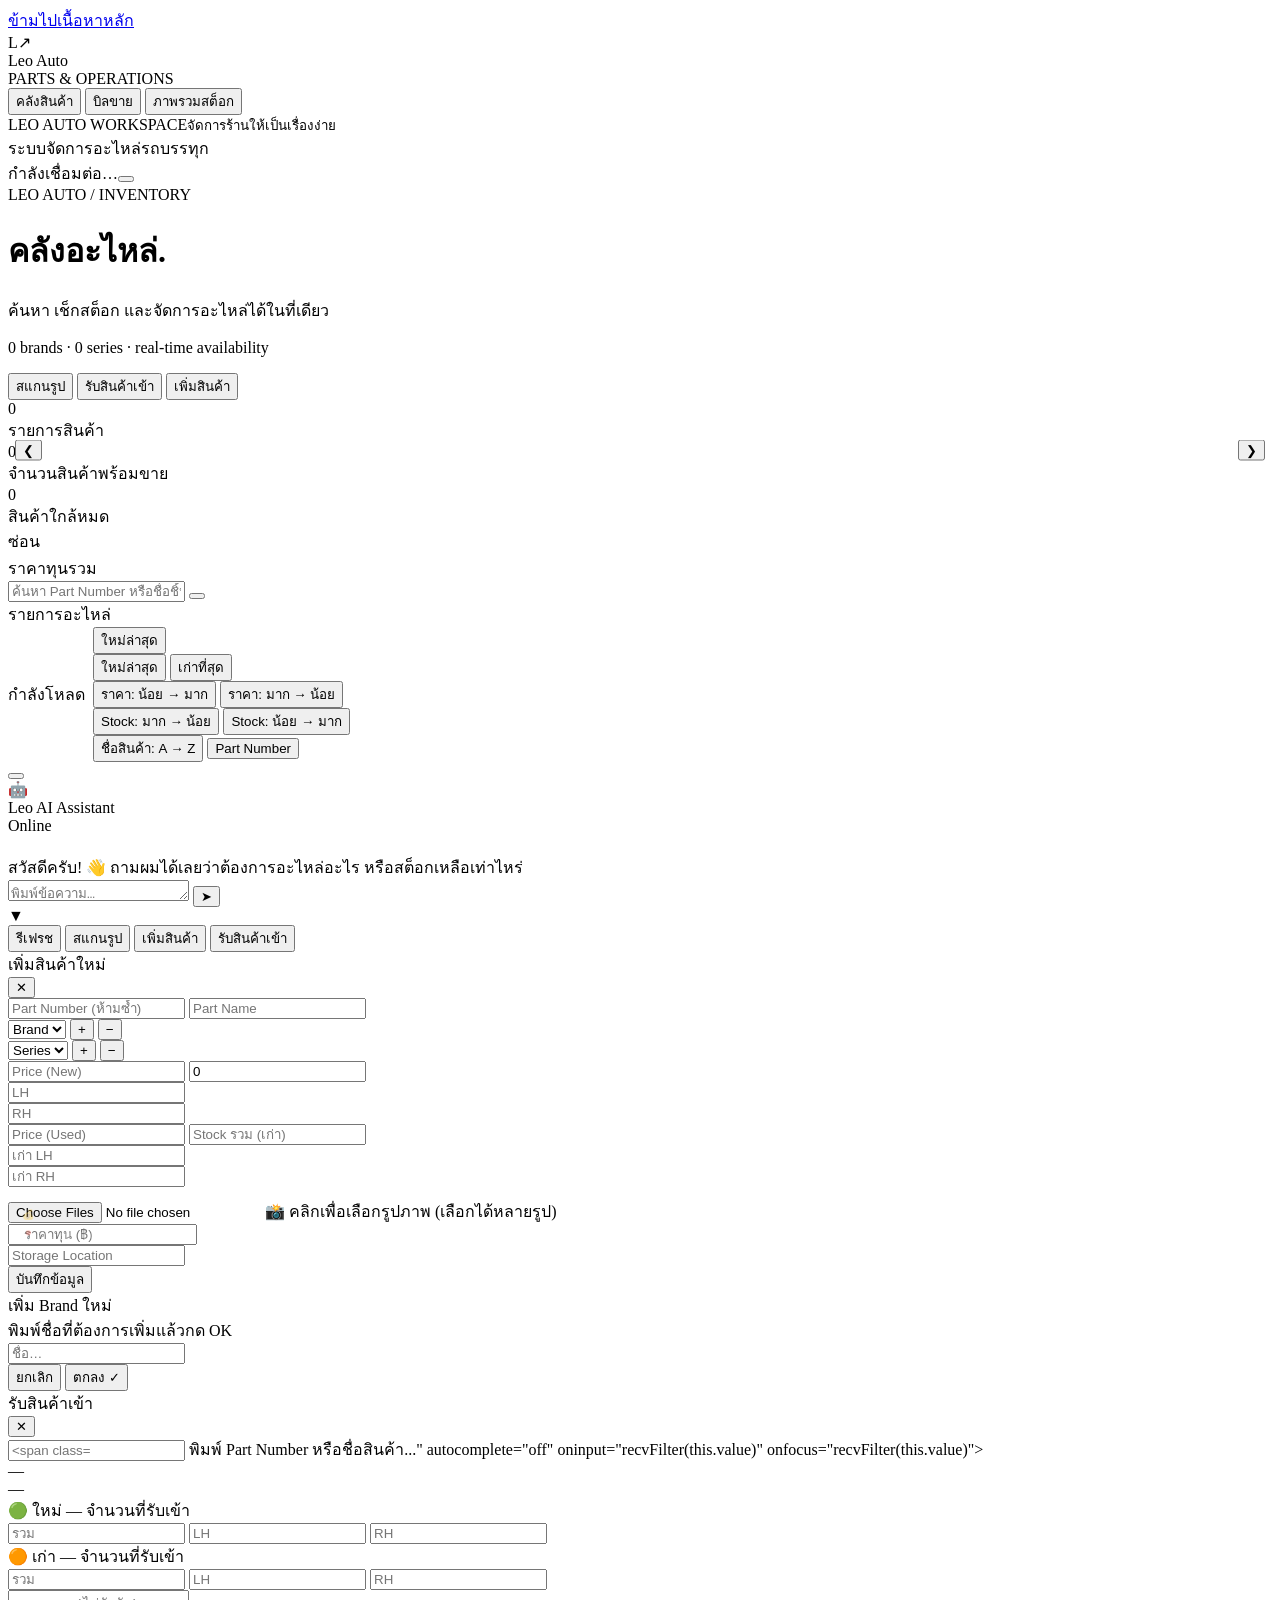
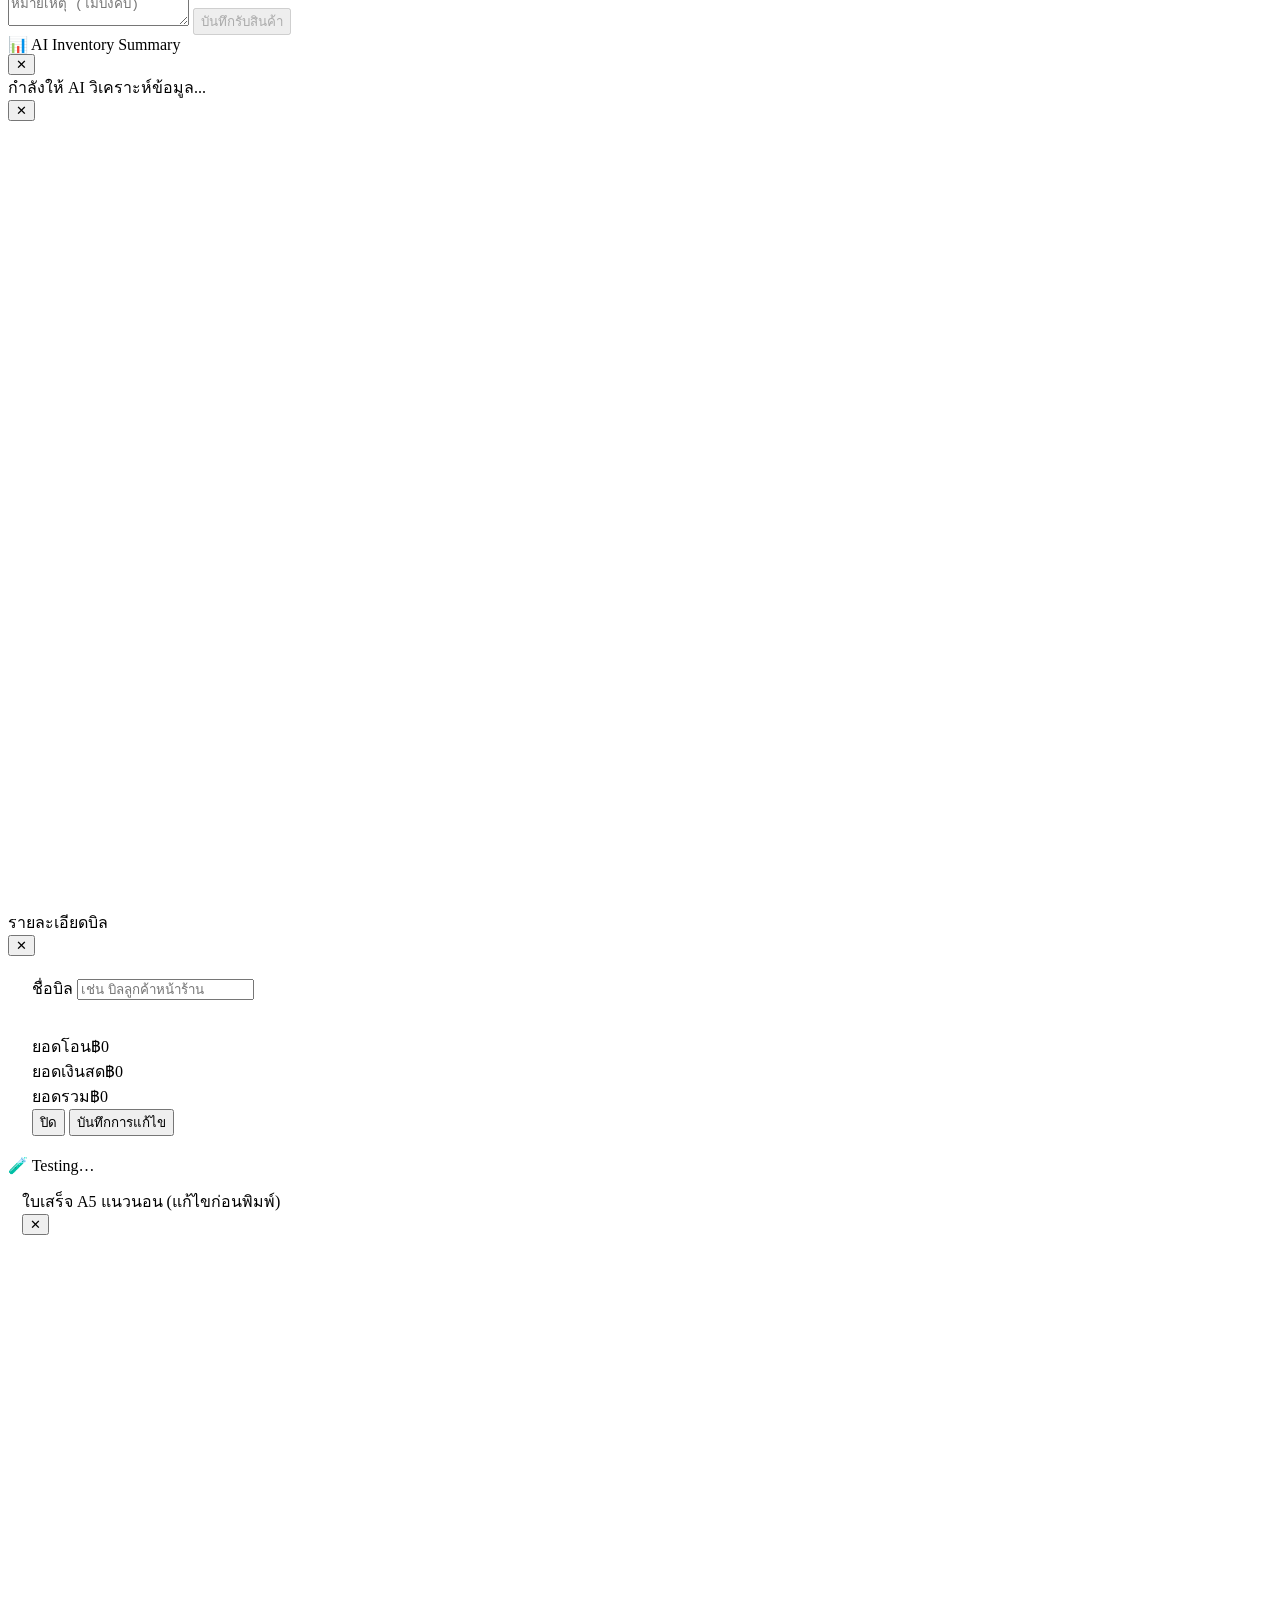
==== commit d68cd943: "Apply UI UX Pro Max: clearer product cards, filters and accessible controls" ====
--- a/frontend/index.html
+++ b/frontend/index.html
@@ -12,8 +12,10 @@
 
 <link rel="stylesheet" href="/assets/legacy.css">
 <link rel="stylesheet" href="/assets/workspace.css">
+<link rel="stylesheet" href="/assets/promax.css">
 </head>
 <body>
+<a class="skip-link" href="#page-inventory">ข้ามไปเนื้อหาหลัก</a>
 
 <div class="bg-orbs">
   <div class="orb orb1"></div>
@@ -24,7 +26,7 @@
 <div class="app-wrapper">
 
   <!-- NAV -->
-  <nav class="nav">
+  <nav class="nav" aria-label="เมนูหลัก">
     <div class="nav-brand">
       <div class="nav-icon">L<span>↗</span></div>
       <div>
@@ -33,67 +35,74 @@
       </div>
     </div>
     <div class="nav-pills">
-          <button class="nav-pill active" data-view="inventory" onclick="switchPage('inventory', this)"><span>▦</span> คลังสินค้า</button>
-          <button class="nav-pill" data-view="orders" onclick="switchPage('orders', this)"><span>▤</span> บิลขาย</button>
-          <button class="nav-pill" data-view="analytics" onclick="switchPage('analytics', this)"><span>↗</span> ภาพรวมสต็อก</button>
+          <button class="nav-pill active" data-view="inventory" onclick="switchPage('inventory', this)"><span data-icon="package"></span> คลังสินค้า</button>
+          <button class="nav-pill" data-view="orders" onclick="switchPage('orders', this)"><span data-icon="receipt"></span> บิลขาย</button>
+          <button class="nav-pill" data-view="analytics" onclick="switchPage('analytics', this)"><span data-icon="chart"></span> ภาพรวมสต็อก</button>
         </div>
     <div class="nav-note"><span class="status-dot"></span> LEO AUTO WORKSPACE<small>จัดการร้านให้เป็นเรื่องง่าย</small></div>
   </nav>
-  <header class="workspace-bar"><span>ระบบจัดการอะไหล่รถบรรทุก</span><div><span id="connectionStatus" role="status">กำลังเชื่อมต่อ…</span><button class="quiet-button" onclick="refreshInventoryUI()" aria-label="โหลดข้อมูลใหม่">↻</button></div></header>
+  <header class="workspace-bar"><span>ระบบจัดการอะไหล่รถบรรทุก</span><div><span id="connectionStatus" role="status">กำลังเชื่อมต่อ…</span><button class="quiet-button" onclick="refreshInventoryUI()" aria-label="โหลดข้อมูลใหม่"><span data-icon="refresh"></span></button></div></header>
 
   <!-- ══════ PAGE: INVENTORY ══════ -->
-  <div id="page-inventory">
+  <main id="page-inventory" tabindex="-1">
   <!-- HERO -->
   <div class="hero">
-    <div class="eyebrow">WORKSPACE / INVENTORY</div><h1>คลังอะไหล่<span class="heading-dot">.</span></h1><p class="hero-description">ค้นหา เช็กสต็อก และจัดการอะไหล่ได้ในที่เดียว</p>
+    <div class="eyebrow">LEO AUTO / INVENTORY</div><h1>คลังอะไหล่<span class="heading-dot">.</span></h1><p class="hero-description">ค้นหา เช็กสต็อก และจัดการอะไหล่ได้ในที่เดียว</p>
     <p id="heroMeta">0 brands · 0 series · real-time availability</p>
-    <div class="search-bar">
-      <span class="search-icon">🔍</span>
-      <input type="text" id="searchInput" placeholder="ค้นหา Part Number หรือชื่อชิ้นส่วน…" oninput="scheduleFilter();toggleClearBtn(this)">
-      <span id="searchClear" class="search-clear" onclick="clearSearch()" title="ล้างการค้นหา">✕</span>
-    </div>
-  </div>
-  <!-- FILTER CHIPS — rendered dynamically by buildFilterChips() -->
-  <div class="filters" id="filterChipsRow"></div>
+    <div class="hero-actions">
+      <button class="action-secondary" onclick="document.getElementById('scanInput').click()"><span data-icon="scan"></span> สแกนรูป</button>
+      <button class="action-secondary" onclick="openReceiveModal()"><span data-icon="receive"></span> รับสินค้าเข้า</button>
+      <button class="action-primary" onclick="openManageModal()"><span data-icon="plus"></span> เพิ่มสินค้า</button>
+    </div>
+  </div>
   <!-- STATS -->
   <div class="stats">
     <div class="stat-card"><div class="stat-dot dot-blue"></div><div class="stat-val" id="s-total">0</div><div class="stat-lbl">รายการสินค้า</div></div>
     <div class="stat-card"><div class="stat-dot dot-green"></div><div class="stat-val" id="s-stock">0</div><div class="stat-lbl">จำนวนสินค้าพร้อมขาย</div></div>
     <div class="stat-card"><div class="stat-dot dot-amber"></div><div class="stat-val" id="s-low">0</div><div class="stat-lbl">สินค้าใกล้หมด</div></div>
-          <div class="stat-card" onclick="toggleCostValue()" title="คลิกเพื่อดู/ซ่อน" style="cursor:pointer;">
+          <div class="stat-card" onclick="toggleCostValue()" onkeydown="if(event.key==='Enter'||event.key===' '){event.preventDefault();toggleCostValue()}" role="button" tabindex="0" aria-label="แสดงหรือซ่อนราคาทุนรวม" title="คลิกเพื่อดู/ซ่อน" style="cursor:pointer;">
         <div class="stat-dot dot-purple"></div>
         <div id="s-value" class="stat-val">ซ่อน</div>
         <div class="stat-lbl" style="margin-top: 2px;">ราคาทุนรวม</div>
       </div>
   </div>
+  <section class="catalog-toolbar" aria-label="ค้นหาและกรองสินค้า">
+    <div class="search-bar">
+      <span class="search-icon" data-icon="search"></span>
+      <input type="text" id="searchInput" aria-label="ค้นหาอะไหล่" placeholder="ค้นหา Part Number หรือชื่อชิ้นส่วน…" oninput="scheduleFilter();toggleClearBtn(this)">
+      <button type="button" id="searchClear" class="search-clear" onclick="clearSearch()" aria-label="ล้างการค้นหา"><span data-icon="close"></span></button>
+    </div>
+  <!-- FILTER CHIPS — rendered dynamically by buildFilterChips() -->
+  <div class="filters" id="filterChipsRow"></div>
+  </section>
   <!-- GRID HEADER -->
   <div class="section-header">
     <div><div class="section-title">รายการอะไหล่</div></div>
     <div style="display:flex;gap:8px;align-items:center">
-      <div class="section-count" id="countLabel">0 items</div>
+      <div class="section-count" id="countLabel" role="status" aria-atomic="true">กำลังโหลด</div>
       <div class="sort-drop-wrap">
-        <div class="sort-btn" id="sortDropBtn" onclick="toggleSortDrop(event)">⇅ <span id="sortLabel">ใหม่ล่าสุด</span></div>
+        <button class="sort-btn" id="sortDropBtn" onclick="toggleSortDrop(event)" aria-label="เรียงลำดับสินค้า" aria-expanded="false" aria-controls="sortDrop"><span data-icon="sort"></span><span id="sortLabel">ใหม่ล่าสุด</span></button>
         <div class="sort-drop" id="sortDrop">
-          <div class="sort-opt active" onclick="setSort('newest')">🆕 ใหม่ล่าสุด</div>
-          <div class="sort-opt" onclick="setSort('oldest')">📅 เก่าที่สุด</div>
+          <button class="sort-opt active" onclick="setSort('newest')">ใหม่ล่าสุด</button>
+          <button class="sort-opt" onclick="setSort('oldest')">เก่าที่สุด</button>
           <div class="sort-sep"></div>
-          <div class="sort-opt" onclick="setSort('price_asc')">💲 ราคา: น้อย → มาก</div>
-          <div class="sort-opt" onclick="setSort('price_desc')">💲 ราคา: มาก → น้อย</div>
+          <button class="sort-opt" onclick="setSort('price_asc')">ราคา: น้อย → มาก</button>
+          <button class="sort-opt" onclick="setSort('price_desc')">ราคา: มาก → น้อย</button>
           <div class="sort-sep"></div>
-          <div class="sort-opt" onclick="setSort('stock_desc')">📦 Stock: มาก → น้อย</div>
-          <div class="sort-opt" onclick="setSort('stock_asc')">📦 Stock: น้อย → มาก</div>
+          <button class="sort-opt" onclick="setSort('stock_desc')">Stock: มาก → น้อย</button>
+          <button class="sort-opt" onclick="setSort('stock_asc')">Stock: น้อย → มาก</button>
           <div class="sort-sep"></div>
-          <div class="sort-opt" onclick="setSort('name_asc')">🔤 ชื่อสินค้า: A → Z</div>
-          <div class="sort-opt" onclick="setSort('pn_asc')">🏷️ Part Number</div>
+          <button class="sort-opt" onclick="setSort('name_asc')">ชื่อสินค้า: A → Z</button>
+          <button class="sort-opt" onclick="setSort('pn_asc')">Part Number</button>
         </div>
       </div>
     </div>
   </div>
   <!-- PRODUCT GRID -->
-  <div id="inventoryNotice" role="status"></div><div class="grid" id="productGrid" aria-live="polite"></div><div id="inventoryPagination" class="pagination"></div>
-  </div><!-- /page-inventory -->
-
-  <!-- ------ PAGE: ORDERS ------ -->  <div id="page-orders" style="display:none;">
+  <div id="inventoryNotice" role="status"></div><div class="grid" id="productGrid"></div><div id="inventoryPagination" class="pagination"></div>
+  </main><!-- /page-inventory -->
+
+  <!-- ------ PAGE: ORDERS ------ -->  <div id="page-orders" tabindex="-1" style="display:none;">
     <div class="orders-layout">
 
       <!-- LEFT: Bill Editor -->
@@ -101,7 +110,7 @@
         <div class="orders-card">
           <div class="orders-card-header">
             <div>
-              <div class="orders-card-title">🧾 สร้างบิลใหม่</div>
+              <div class="orders-card-title"><span class="ui-inline-icon" data-icon="receipt"></span> สร้างบิลใหม่</div>
               <div class="orders-card-sub">เพิ่มรายการสินค้าที่ขายวันนี้</div>
             </div>
             <div style="display:flex;gap:8px;align-items:center;">
@@ -110,7 +119,7 @@
             </div>
           </div>          <!-- Part Search -->
           <div class="bill-search-wrap">
-            <span class="search-icon" style="color:rgba(255,255,255,0.35)">🔍</span>
+            <span class="search-icon" style="color:rgba(255,255,255,0.35)"><span class="ui-inline-icon" data-icon="search"></span></span>
             <input type="text" id="billSearchInput" class="bill-search-input" placeholder="ค้นหาสินค้าเพื่อเพิ่มในบิล…" oninput="billSearch()">
           </div>
           <!-- Dropdown Results -->
@@ -140,8 +149,8 @@
               <div class="bill-total-row bill-grand"><span>ยอดรวมทั้งหมด</span><span id="billGrand">฿0</span></div>
             </div>
             <div style="display:flex;gap:10px;margin-top:16px;">
-              <button class="bill-btn-clear" onclick="clearBill()">🗑 ล้างบิล</button>
-              <button class="bill-btn-save" onclick="saveBill()">💾 บันทึกบิล</button>
+              <button class="bill-btn-clear" onclick="clearBill()"><span class="ui-inline-icon" data-icon="trash"></span> ล้างบิล</button>
+              <button class="bill-btn-save" onclick="saveBill()"><span class="ui-inline-icon" data-icon="save"></span> บันทึกบิล</button>
             </div>
             <div id="billSaveMsg" style="font-size:12px;color:#34d399;margin-top:8px;min-height:18px;"></div>
           </div>
@@ -153,7 +162,7 @@
         <div class="orders-card" style="height:100%;">
           <div class="orders-card-header" style="margin-bottom:12px;">
             <div>
-              <div class="orders-card-title">📋 ประวัติบิล</div>
+              <div class="orders-card-title"><span class="ui-inline-icon" data-icon="receipt"></span> ประวัติบิล</div>
               <div class="orders-card-sub" id="historyDateLabel">วันนี้</div>
             </div>
             <div style="display:flex;gap:8px;align-items:center;">
@@ -178,12 +187,12 @@
   </div><!-- /page-orders -->
 
   <!-- ══════ PAGE: ANALYTICS ══════ -->
-  <div id="page-analytics" style="display:none;">
+  <div id="page-analytics" tabindex="-1" style="display:none;">
 
     <!-- Header -->
     <div class="an-header">
       <div>
-        <div class="an-title">📦 Stock Intelligence</div>
+        <div class="an-title"><span class="ui-inline-icon" data-icon="package"></span> Stock Intelligence</div>
         <div class="an-sub" id="anSubLabel">วิเคราะห์สต็อกสินค้าแบบ real-time จากข้อมูลในระบบ</div>
       </div>
       <div style="display:flex;align-items:center;gap:10px;">
@@ -218,7 +227,7 @@
 
     <!-- Filter Tabs -->
     <div style="display:flex;gap:8px;flex-wrap:wrap;margin-bottom:20px;" id="si-tabs">
-      <button class="si-tab active" data-tab="all"     onclick="siTab(this,'all')">📋 ทั้งหมด</button>
+      <button class="si-tab active" data-tab="all"     onclick="siTab(this,'all')"><span class="ui-inline-icon" data-icon="receipt"></span> ทั้งหมด</button>
       <button class="si-tab"        data-tab="out"     onclick="siTab(this,'out')">🔴 หมด (0)</button>
       <button class="si-tab"        data-tab="qty1"    onclick="siTab(this,'qty1')">🟠 เหลือ 1</button>
       <button class="si-tab"        data-tab="qty2"    onclick="siTab(this,'qty2')">🟡 เหลือ 2</button>
@@ -239,7 +248,7 @@
             <div class="an-card-title" id="si-table-title">รายการสินค้าทั้งหมด</div>
             <div class="an-card-sub" style="margin-bottom:0;" id="si-table-sub">—</div>
           </div>
-          <input id="si-search" placeholder="🔍 ค้น Part / ชื่อ…" style="background:rgba(255,255,255,0.06);border:0.5px solid rgba(255,255,255,0.14);border-radius:10px;padding:7px 12px;color:#fff;font-size:12px;font-family:inherit;outline:none;width:180px;" oninput="siRender()">
+          <input id="si-search" placeholder="<span class="ui-inline-icon" data-icon="search"></span> ค้น Part / ชื่อ…" style="background:rgba(255,255,255,0.06);border:0.5px solid rgba(255,255,255,0.14);border-radius:10px;padding:7px 12px;color:#fff;font-size:12px;font-family:inherit;outline:none;width:180px;" oninput="siRender()">
         </div>
         <div style="overflow-x:auto;">
           <table id="si-table" style="width:100%;border-collapse:collapse;font-size:12px;">
@@ -294,7 +303,7 @@
 </div><!-- /app-wrapper -->
 
 <!-- CHAT FAB -->
-<button class="chat-fab" id="chatFab" onclick="toggleChat()" title="Ask AI Assistant">💬</button>
+<button class="chat-fab" id="chatFab" onclick="toggleChat()" title="ถามผู้ช่วย AI" aria-label="เปิดผู้ช่วย AI"><span data-icon="chat"></span></button>
 
 
 <!-- CHAT PANEL -->
@@ -324,10 +333,10 @@
     <span class="dock-toggle-arrow">▼</span>
   </div>
   <div class="dock">
-    <button class="dock-btn" onclick="refreshInventoryUI()"><span class="icon">↻</span>รีเฟรช</button>
-    <button class="dock-btn" id="scanDockBtn" onclick="document.getElementById('scanInput').click()"><span class="icon">⌕</span>สแกนรูป</button>
-    <button class="dock-btn" onclick="openManageModal()"><span class="icon">＋</span>เพิ่มสินค้า</button>
-    <button class="dock-btn" onclick="openReceiveModal()"><span class="icon">↓</span>รับสินค้าเข้า</button>
+    <button class="dock-btn" onclick="refreshInventoryUI()"><span class="icon" data-icon="refresh"></span>รีเฟรช</button>
+    <button class="dock-btn" id="scanDockBtn" onclick="document.getElementById('scanInput').click()"><span class="icon" data-icon="scan"></span>สแกนรูป</button>
+    <button class="dock-btn" onclick="openManageModal()"><span class="icon" data-icon="plus"></span>เพิ่มสินค้า</button>
+    <button class="dock-btn" onclick="openReceiveModal()"><span class="icon" data-icon="receive"></span>รับสินค้าเข้า</button>
   </div>
 </div>
 
@@ -339,7 +348,7 @@
 <div id="manageModal" class="modal-overlay" onclick="return false">
   <div class="modal-box" onclick="event.stopPropagation()">
     <div class="modal-header">
-      <div class="modal-title" id="modalTitle">🛠️ เพิ่มสินค้าใหม่</div>
+      <div class="modal-title" id="modalTitle"><span class="ui-inline-icon" data-icon="package"></span> เพิ่มสินค้าใหม่</div>
       <button class="modal-close" onclick="closeManageModal()">✕</button>
     </div>
 
@@ -446,13 +455,13 @@
 <div id="receiveModal" class="modal-overlay" onclick="return false">
   <div class="modal-box" onclick="event.stopPropagation()">
     <div class="modal-header">
-      <div class="modal-title">📥 รับสินค้าเข้า</div>
+      <div class="modal-title"><span class="ui-inline-icon" data-icon="receive"></span> รับสินค้าเข้า</div>
       <button class="modal-close" onclick="closeReceiveModal()">✕</button>
     </div>
 
     <!-- Search -->
     <div class="recv-search-wrap">
-      <input id="recvSearch" class="recv-search" type="text" placeholder="🔍 พิมพ์ Part Number หรือชื่อสินค้า..." autocomplete="off"
+      <input id="recvSearch" class="recv-search" type="text" placeholder="<span class="ui-inline-icon" data-icon="search"></span> พิมพ์ Part Number หรือชื่อสินค้า..." autocomplete="off"
         oninput="recvFilter(this.value)" onfocus="recvFilter(this.value)">
       <div id="recvDropdown" class="recv-dropdown"></div>
     </div>
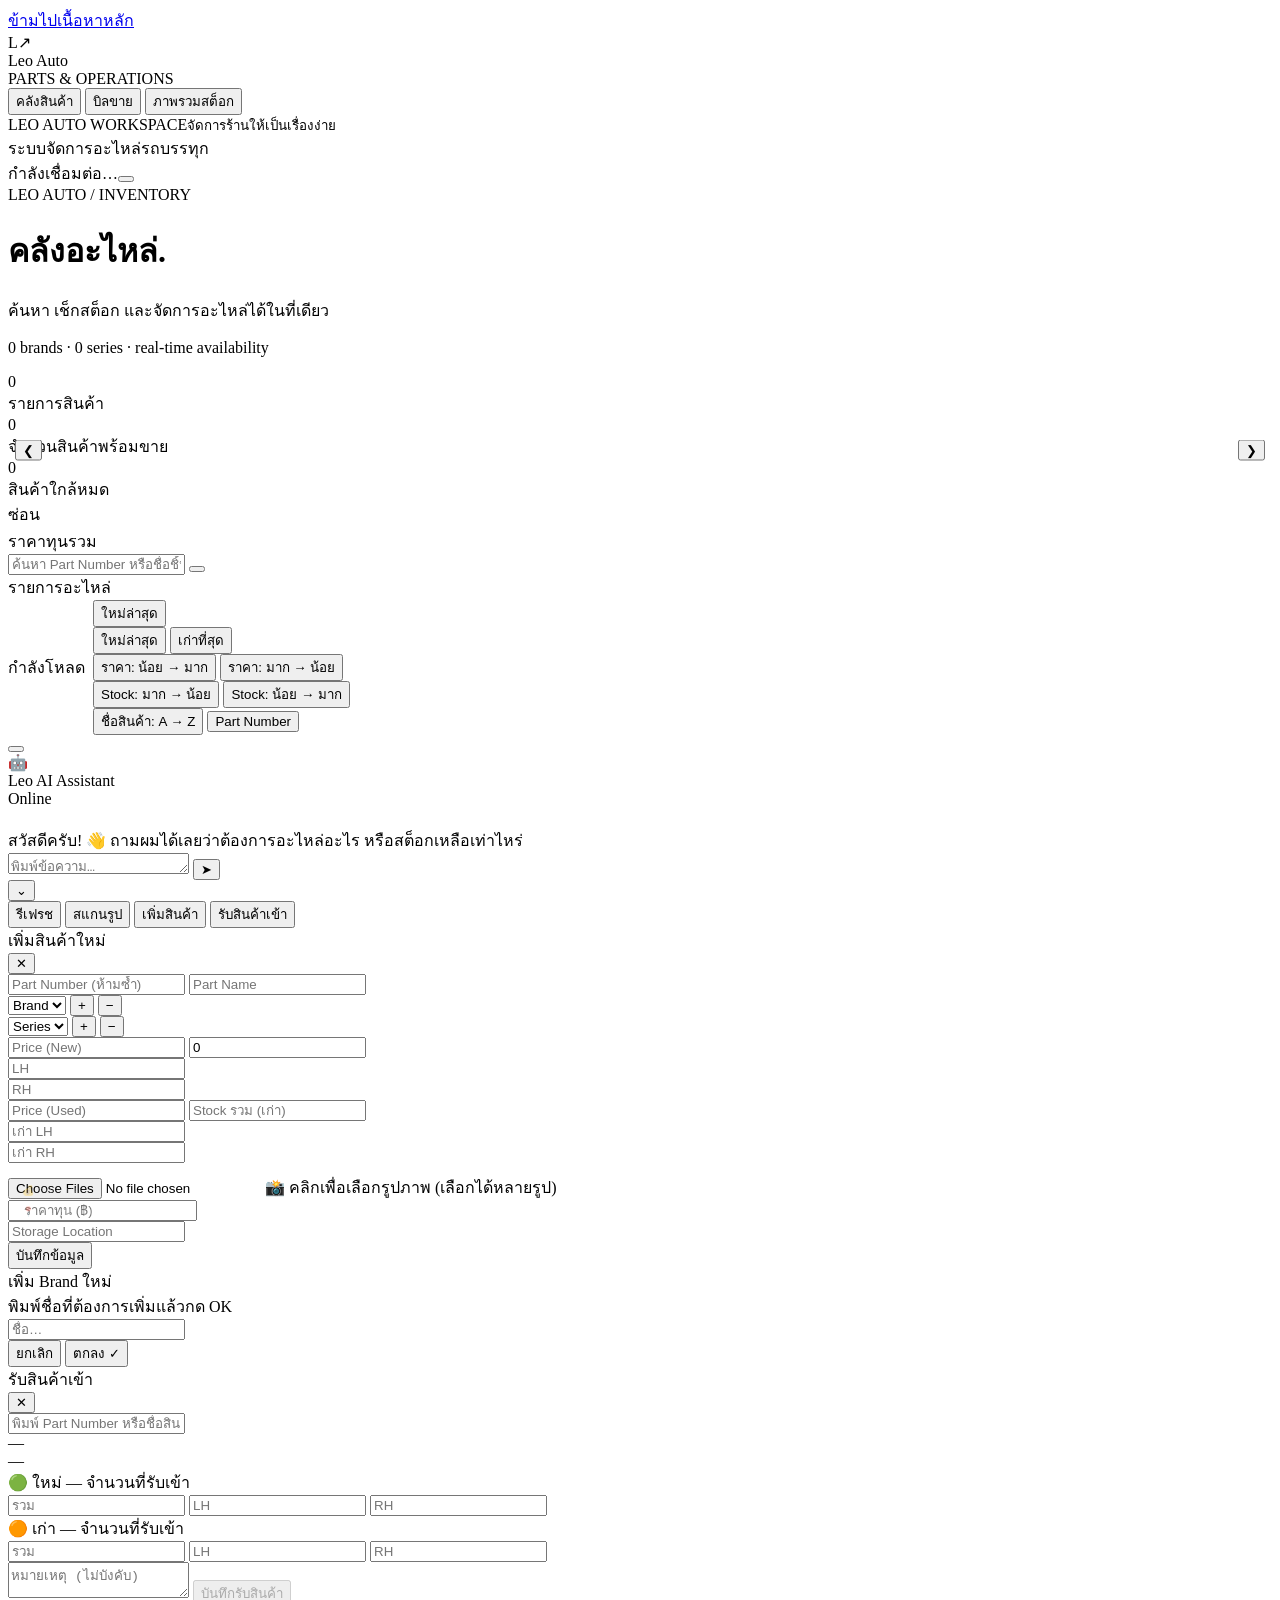
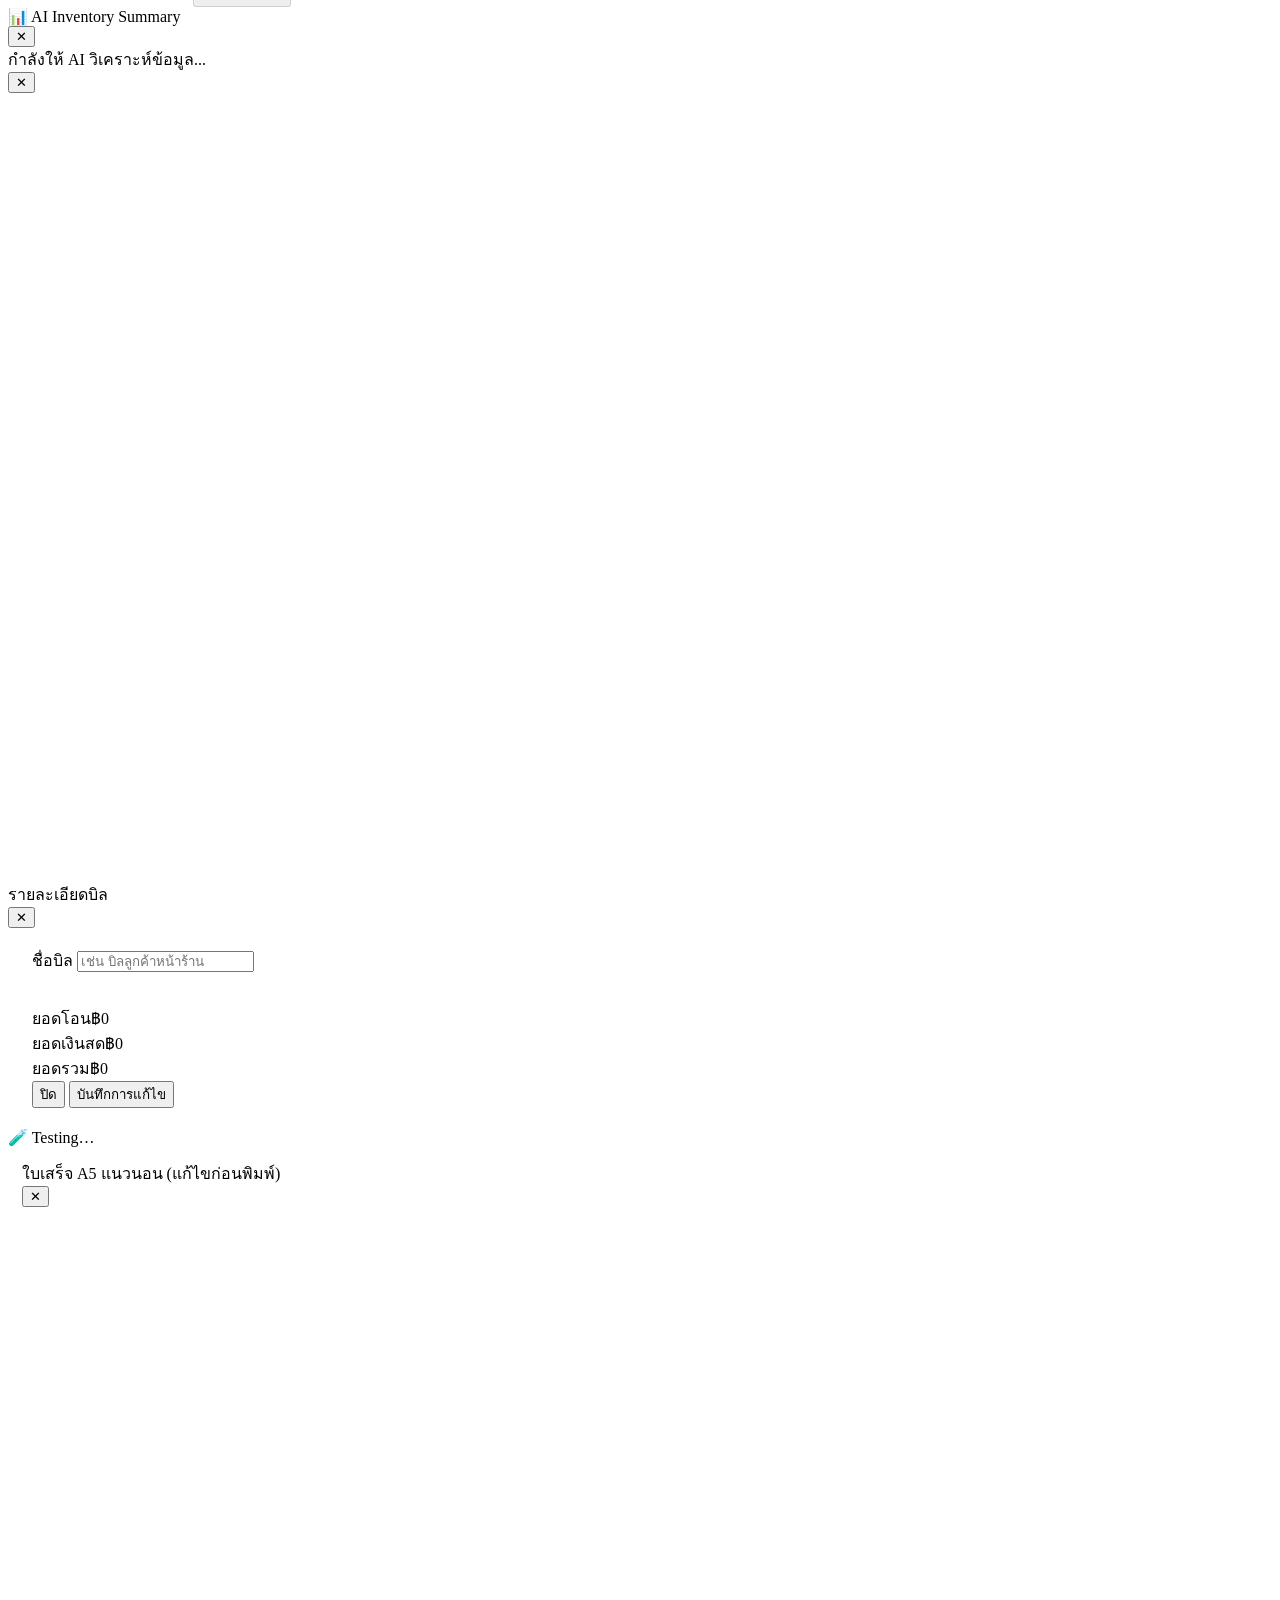
==== commit f30e480b: "Fix malformed search placeholders and restore collapsible bottom-center actions" ====
--- a/frontend/index.html
+++ b/frontend/index.html
@@ -49,11 +49,7 @@
   <div class="hero">
     <div class="eyebrow">LEO AUTO / INVENTORY</div><h1>คลังอะไหล่<span class="heading-dot">.</span></h1><p class="hero-description">ค้นหา เช็กสต็อก และจัดการอะไหล่ได้ในที่เดียว</p>
     <p id="heroMeta">0 brands · 0 series · real-time availability</p>
-    <div class="hero-actions">
-      <button class="action-secondary" onclick="document.getElementById('scanInput').click()"><span data-icon="scan"></span> สแกนรูป</button>
-      <button class="action-secondary" onclick="openReceiveModal()"><span data-icon="receive"></span> รับสินค้าเข้า</button>
-      <button class="action-primary" onclick="openManageModal()"><span data-icon="plus"></span> เพิ่มสินค้า</button>
-    </div>
+
   </div>
   <!-- STATS -->
   <div class="stats">
@@ -248,7 +244,7 @@
             <div class="an-card-title" id="si-table-title">รายการสินค้าทั้งหมด</div>
             <div class="an-card-sub" style="margin-bottom:0;" id="si-table-sub">—</div>
           </div>
-          <input id="si-search" placeholder="<span class="ui-inline-icon" data-icon="search"></span> ค้น Part / ชื่อ…" style="background:rgba(255,255,255,0.06);border:0.5px solid rgba(255,255,255,0.14);border-radius:10px;padding:7px 12px;color:#fff;font-size:12px;font-family:inherit;outline:none;width:180px;" oninput="siRender()">
+          <input id="si-search" placeholder="ค้น Part / ชื่อ…" aria-label="ค้นหาในภาพรวมสต็อก" style="background:rgba(255,255,255,0.06);border:0.5px solid rgba(255,255,255,0.14);border-radius:10px;padding:7px 12px;color:#fff;font-size:12px;font-family:inherit;outline:none;width:180px;" oninput="siRender()">
         </div>
         <div style="overflow-x:auto;">
           <table id="si-table" style="width:100%;border-collapse:collapse;font-size:12px;">
@@ -329,10 +325,8 @@
 
 <!-- DOCK -->
 <div class="bottom-bar" id="bottomBar">
-  <div class="dock-toggle" onclick="toggleDock()" title="แสดง/ซ่อนแถบเมนู">
-    <span class="dock-toggle-arrow">▼</span>
-  </div>
-  <div class="dock">
+  <button type="button" id="dockToggle" class="dock-toggle" onclick="toggleDock()" aria-label="ซ่อนแถบเครื่องมือ" aria-expanded="true" aria-controls="workspaceDock" title="ซ่อนแถบเครื่องมือ"><span class="dock-toggle-arrow" aria-hidden="true">⌄</span></button>
+  <div class="dock" id="workspaceDock" role="group" aria-label="เครื่องมือจัดการสินค้า">
     <button class="dock-btn" onclick="refreshInventoryUI()"><span class="icon" data-icon="refresh"></span>รีเฟรช</button>
     <button class="dock-btn" id="scanDockBtn" onclick="document.getElementById('scanInput').click()"><span class="icon" data-icon="scan"></span>สแกนรูป</button>
     <button class="dock-btn" onclick="openManageModal()"><span class="icon" data-icon="plus"></span>เพิ่มสินค้า</button>
@@ -461,7 +455,7 @@
 
     <!-- Search -->
     <div class="recv-search-wrap">
-      <input id="recvSearch" class="recv-search" type="text" placeholder="<span class="ui-inline-icon" data-icon="search"></span> พิมพ์ Part Number หรือชื่อสินค้า..." autocomplete="off"
+      <input id="recvSearch" class="recv-search" type="text" placeholder="พิมพ์ Part Number หรือชื่อสินค้า..." aria-label="ค้นหาสินค้าที่รับเข้า" autocomplete="off"
         oninput="recvFilter(this.value)" onfocus="recvFilter(this.value)">
       <div id="recvDropdown" class="recv-dropdown"></div>
     </div>
